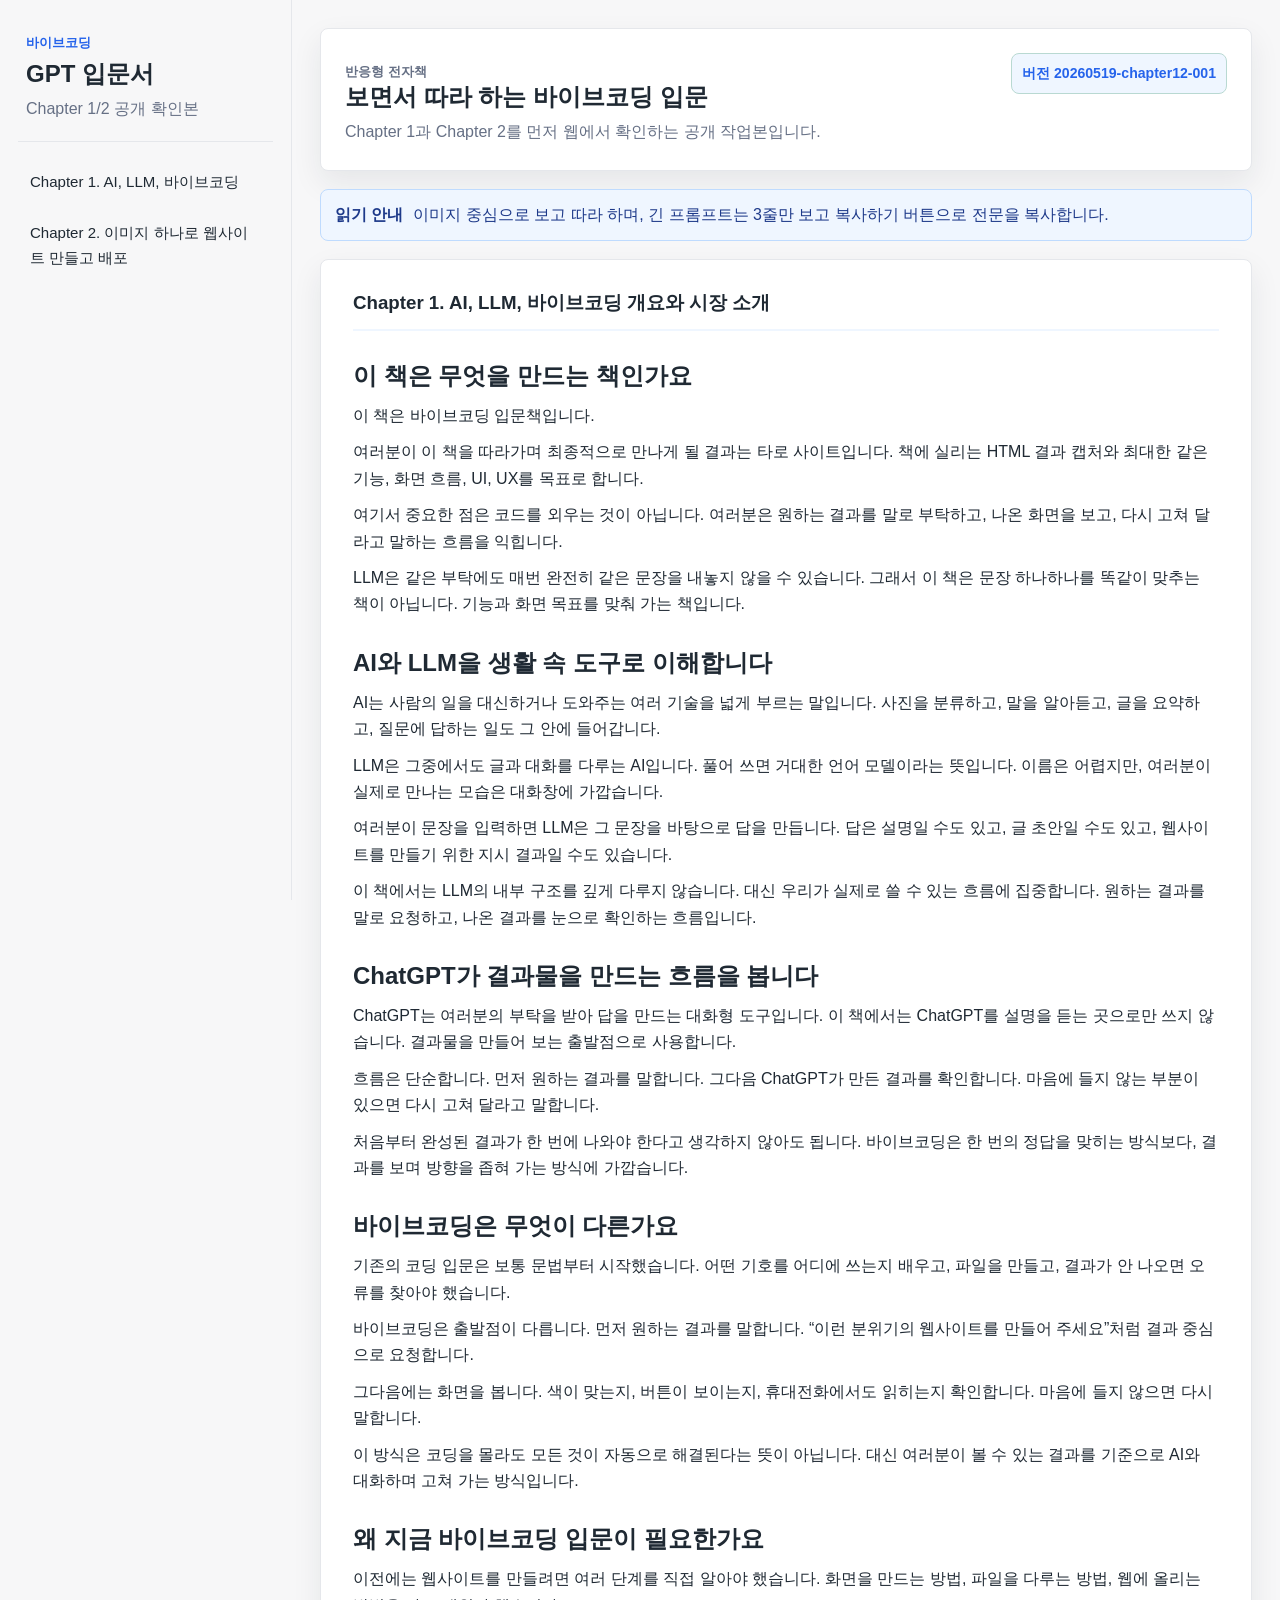
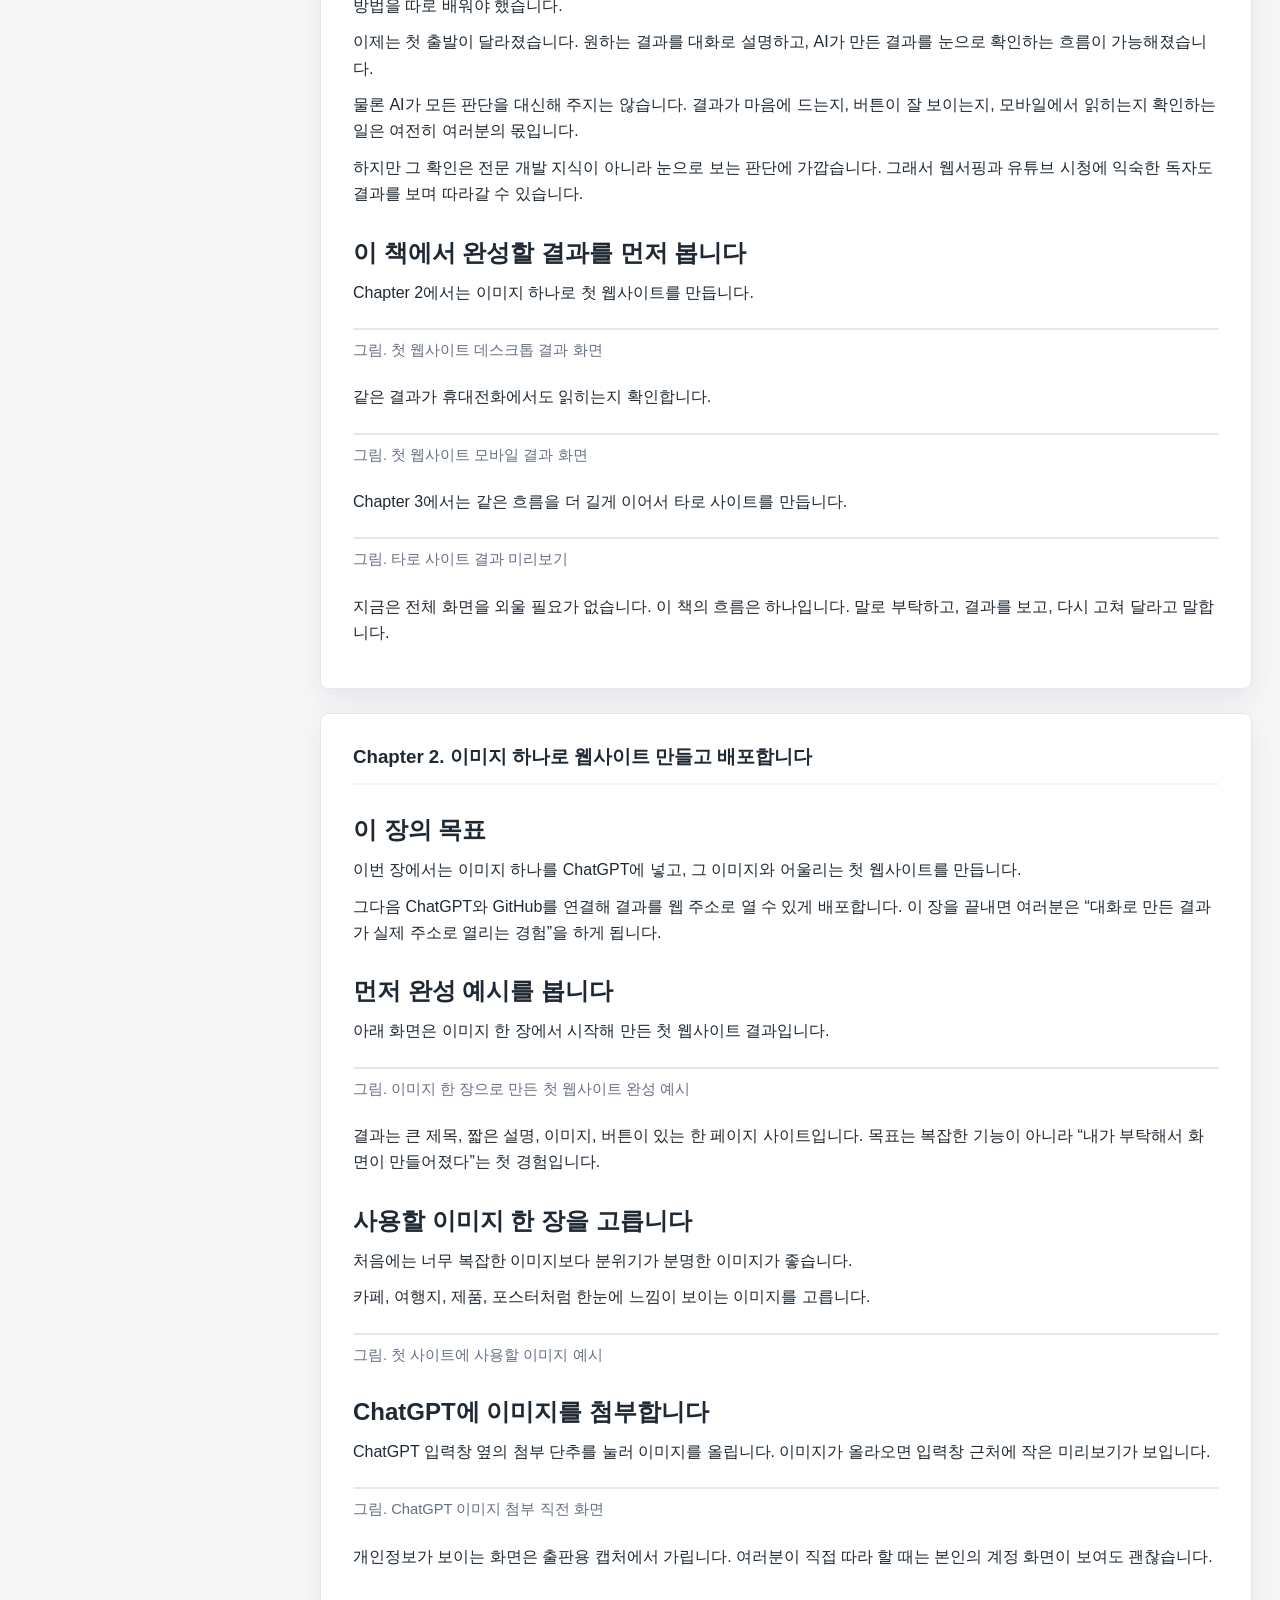
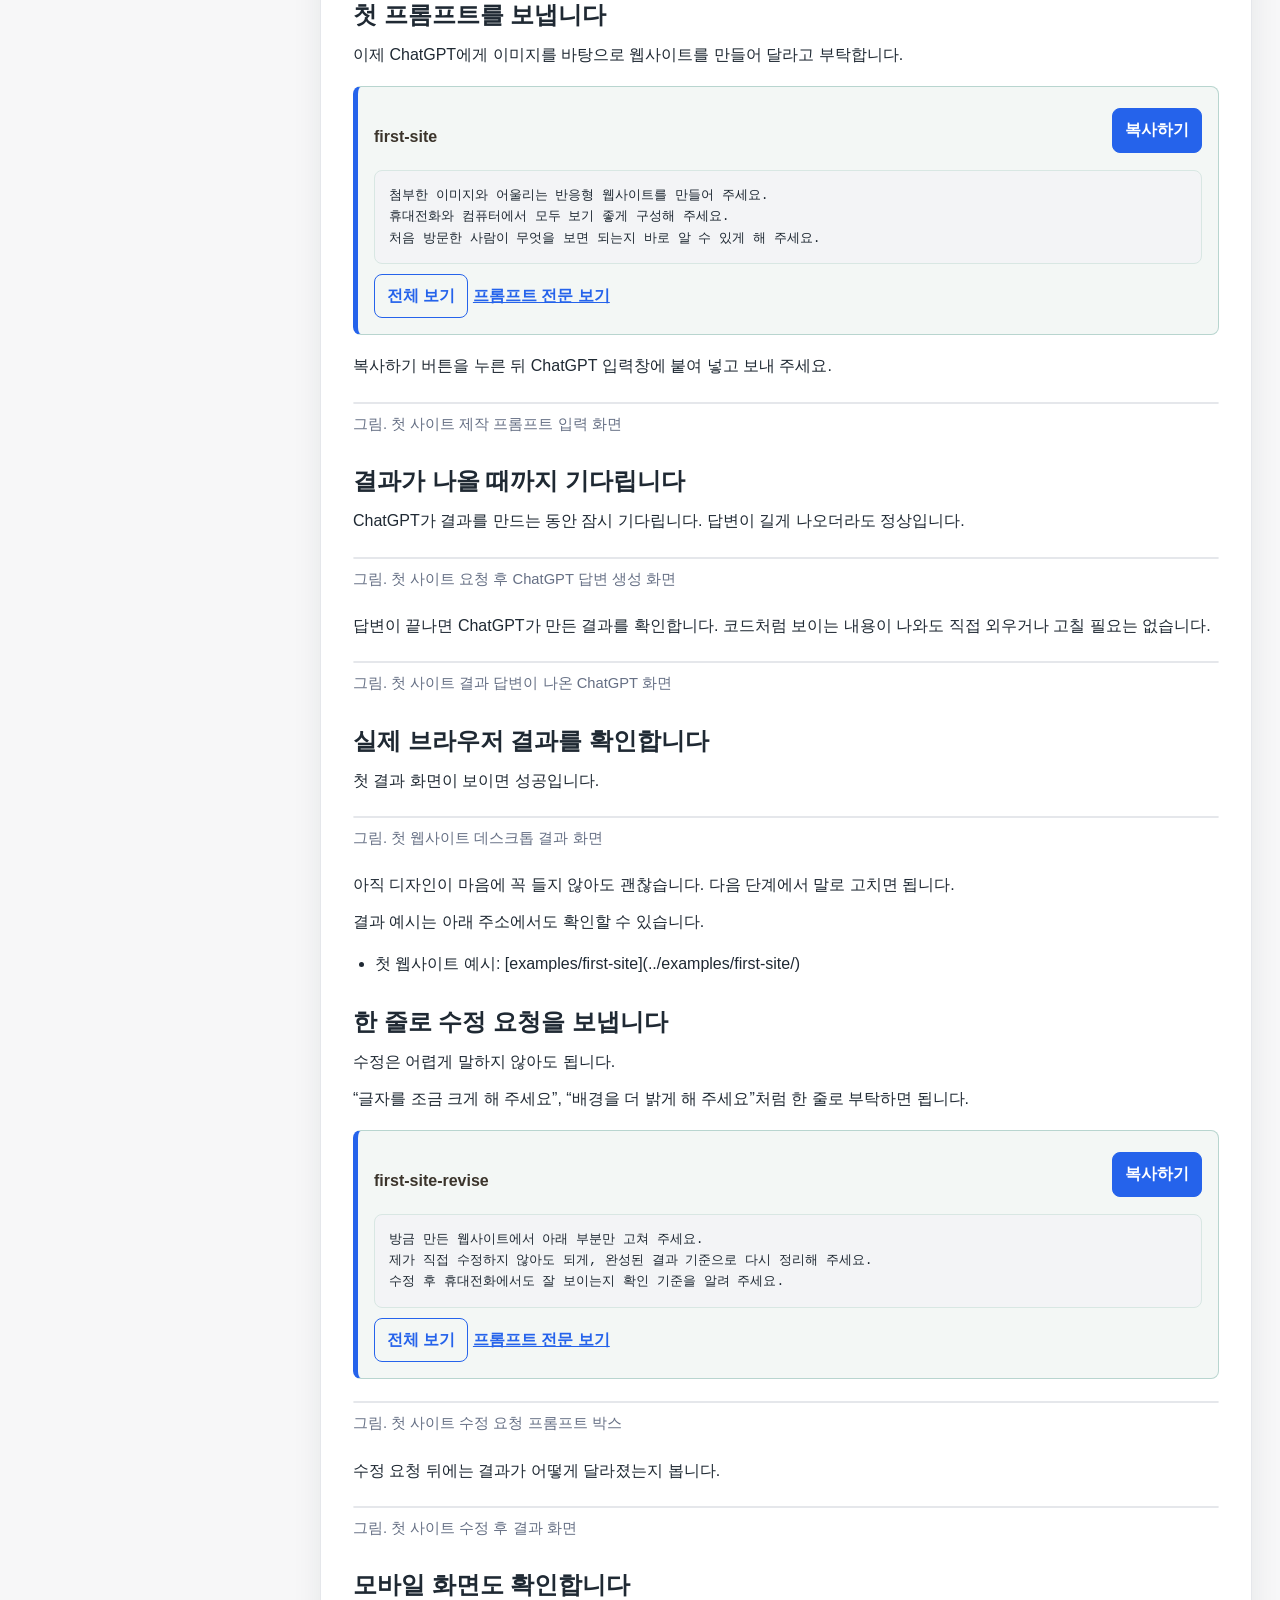
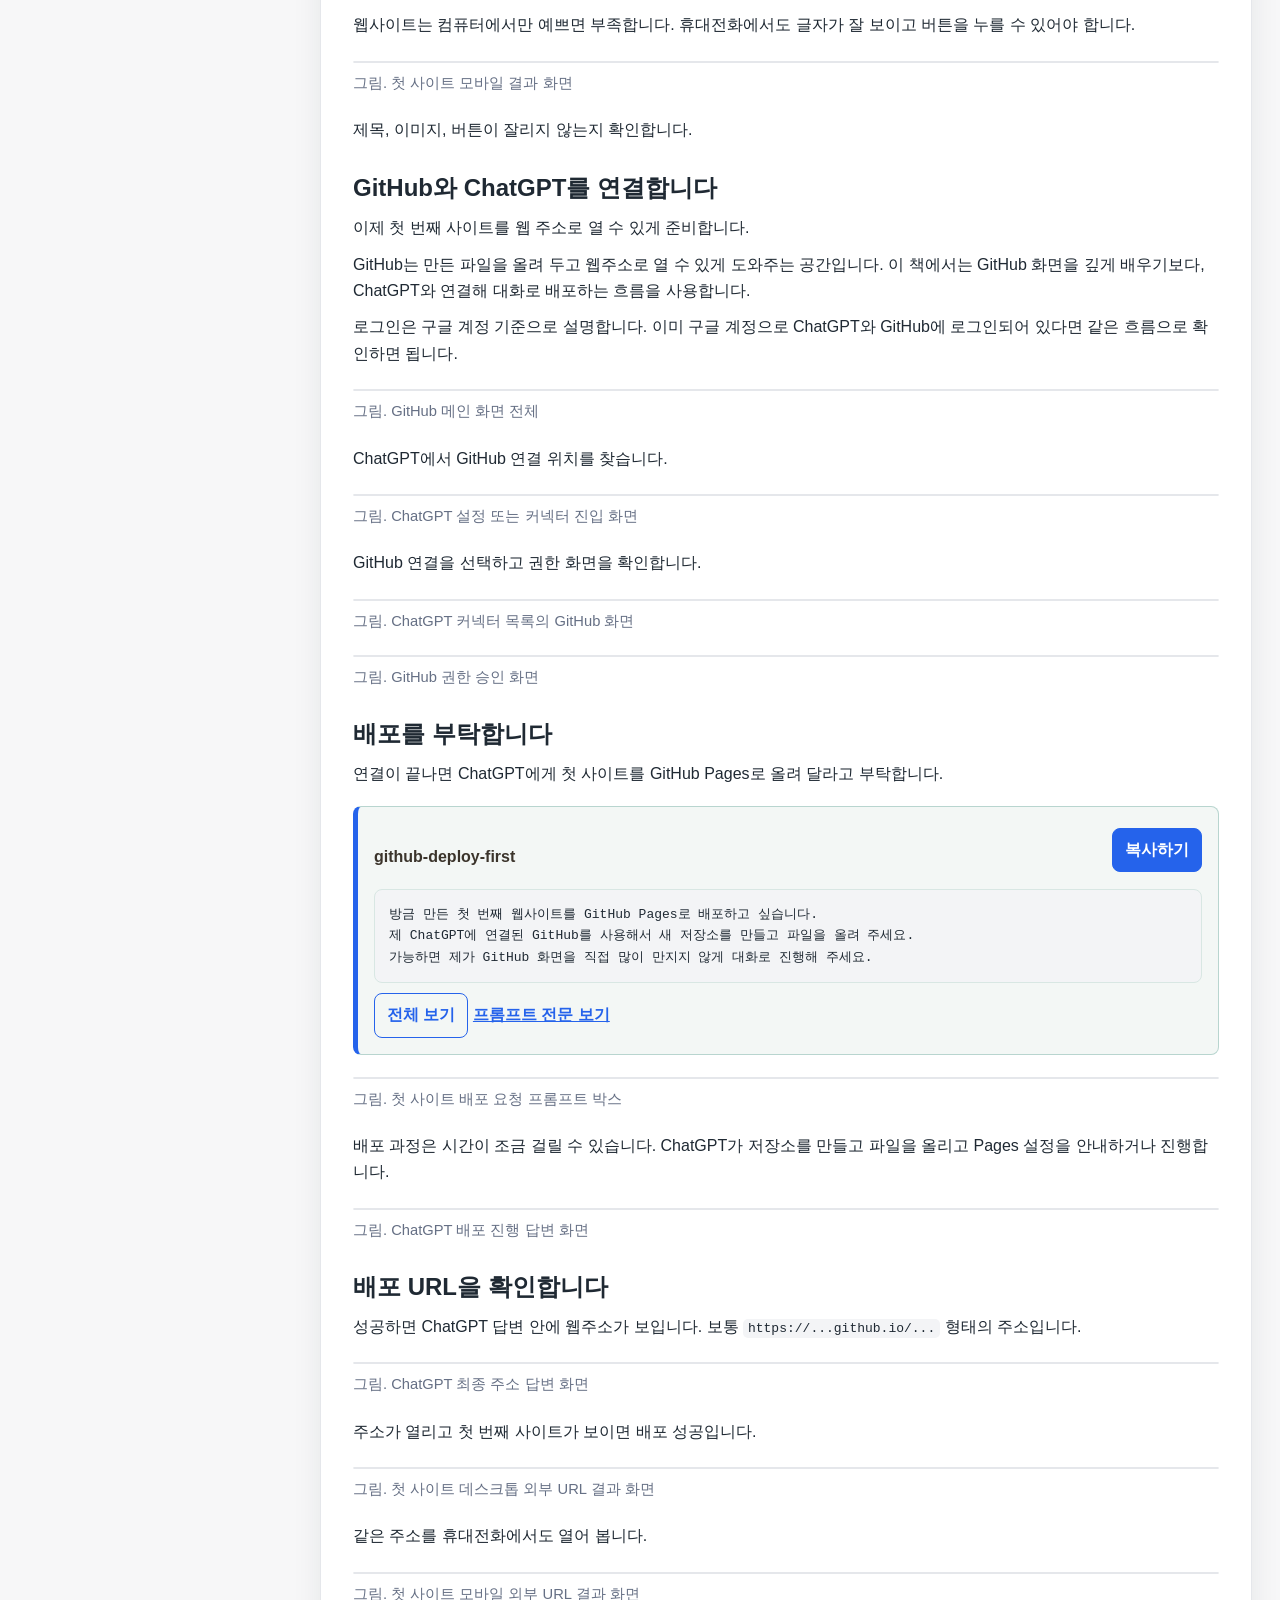
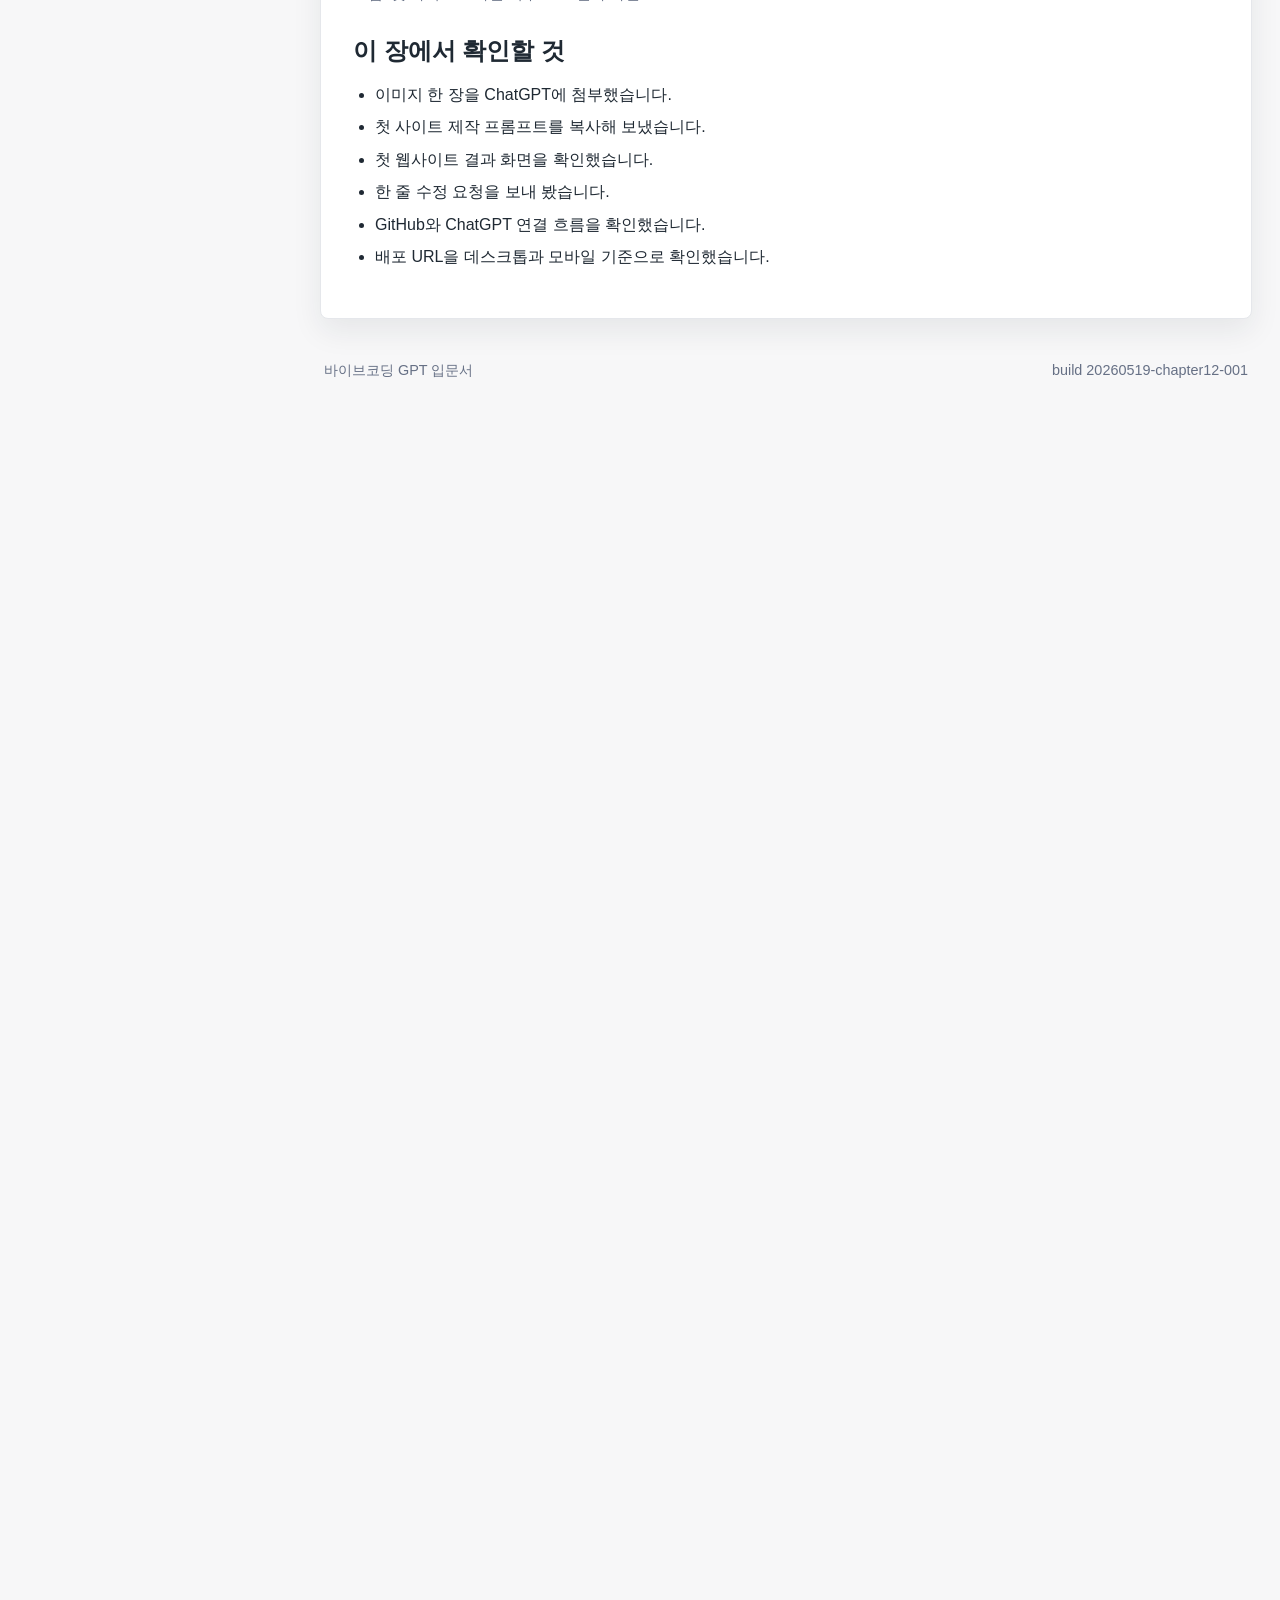
==== webbook/index.html @ 4d1ca50b "docs: publish chapter 1 and 2 webbook preview" ====
<!doctype html>
<html lang="ko">
  <head>
    <meta charset="utf-8">
    <meta name="viewport" content="width=device-width, initial-scale=1">
    <meta http-equiv="Cache-Control" content="no-cache, no-store, must-revalidate">
    <meta http-equiv="Pragma" content="no-cache">
    <meta http-equiv="Expires" content="0">
    <title>바이브코딩 1차 GPT 입문서 - Chapter 1/2</title>
    <link rel="stylesheet" href="./assets/book.css?v=20260519-chapter12-001">
  </head>
  <body>
    <!-- build: 20260519-chapter12-001 -->
    <a class="skip-link" href="#book-content">본문으로 바로가기</a>
    <div class="app-shell">
      <aside class="book-sidebar" aria-label="전자책 목차">
        <div class="brand-block">
          <p class="series-label">바이브코딩</p>
          <h1>GPT 입문서</h1>
          <p>Chapter 1/2 공개 확인본</p>
        </div>
        <nav id="chapter-nav" class="chapter-nav"></nav>
      </aside>

      <main class="book-main">
        <header class="book-header">
          <div>
            <p class="eyebrow">반응형 전자책</p>
            <h2>보면서 따라 하는 바이브코딩 입문</h2>
            <p>Chapter 1과 Chapter 2를 먼저 웹에서 확인하는 공개 작업본입니다.</p>
          </div>
          <div class="build-badge" aria-label="빌드 번호">버전 20260519-chapter12-001</div>
        </header>

        <section class="reader-note" aria-label="읽기 안내">
          <strong>읽기 안내</strong>
          <span>이미지 중심으로 보고 따라 하며, 긴 프롬프트는 3줄만 보고 복사하기 버튼으로 전문을 복사합니다.</span>
        </section>

        <article id="book-content" class="book-content" aria-live="polite">
          <div class="loading-box">원고와 프롬프트를 불러오는 중입니다.</div>
        </article>

        <footer class="book-footer">
          <span>바이브코딩 GPT 입문서</span>
          <span>build 20260519-chapter12-001</span>
        </footer>
      </main>
    </div>

    <script src="./assets/prompts.js?v=20260519-chapter12-001"></script>
    <script src="./assets/book.js?v=20260519-chapter12-001"></script>
  </body>
</html>
---- webbook/assets/book.css ----
:root {
  --bg: #f7f7f8;
  --paper: #ffffff;
  --ink: #1f2933;
  --muted: #667085;
  --line: #e5e7eb;
  --teal: #2563eb;
  --teal-soft: #eff6ff;
  --coral: #2563eb;
  --gold: #667085;
  --code-bg: #f3f4f6;
  --shadow: 0 12px 30px rgba(31, 41, 51, 0.08);
  --radius: 8px;
  color-scheme: light;
}

* {
  box-sizing: border-box;
}

html {
  scroll-behavior: smooth;
}

body {
  margin: 0;
  background: var(--bg);
  color: var(--ink);
  font-family: -apple-system, BlinkMacSystemFont, "Segoe UI", sans-serif;
  line-height: 1.65;
}

button,
input,
textarea {
  font: inherit;
}

.skip-link {
  position: absolute;
  left: 16px;
  top: -48px;
  z-index: 20;
  padding: 10px 14px;
  background: var(--ink);
  color: #fff;
  border-radius: var(--radius);
  transition: top 0.2s ease;
}

.skip-link:focus {
  top: 16px;
}

.app-shell {
  display: grid;
  grid-template-columns: 292px minmax(0, 1fr);
  min-height: 100vh;
}

.book-sidebar {
  position: sticky;
  top: 0;
  height: 100vh;
  overflow-y: auto;
  padding: 28px 18px;
  background: #f7f7f8;
  border-right: 1px solid var(--line);
}

.brand-block {
  padding: 4px 8px 18px;
  border-bottom: 1px solid var(--line);
}

.series-label,
.eyebrow {
  margin: 0 0 6px;
  color: var(--teal);
  font-size: 0.84rem;
  font-weight: 800;
}

.brand-block h1,
.book-header h2 {
  margin: 0;
  line-height: 1.18;
}

.brand-block p:last-child,
.book-header p {
  margin: 8px 0 0;
  color: var(--muted);
}

.chapter-nav {
  display: grid;
  gap: 6px;
  margin-top: 18px;
}

.chapter-nav a {
  display: block;
  padding: 10px 12px;
  border-radius: var(--radius);
  color: var(--ink);
  text-decoration: none;
  font-size: 0.94rem;
}

.chapter-nav a:hover,
.chapter-nav a:focus {
  background: var(--paper);
  outline: 2px solid transparent;
}

.book-main {
  min-width: 0;
  padding: 28px;
}

.book-header {
  display: flex;
  align-items: flex-start;
  justify-content: space-between;
  gap: 20px;
  max-width: 1040px;
  margin: 0 auto 18px;
  padding: 24px;
  background: var(--paper);
  border: 1px solid var(--line);
  border-radius: var(--radius);
  box-shadow: var(--shadow);
}

.build-badge {
  flex: 0 0 auto;
  padding: 8px 10px;
  background: var(--teal-soft);
  color: var(--teal);
  border: 1px solid #b9d9d2;
  border-radius: var(--radius);
  font-size: 0.88rem;
  font-weight: 800;
}

.reader-note {
  display: flex;
  gap: 10px;
  max-width: 1040px;
  margin: 0 auto 18px;
  padding: 12px 14px;
  background: #eff6ff;
  border: 1px solid #bfdbfe;
  border-radius: var(--radius);
  color: #1e3a8a;
}

.book-content {
  max-width: 1040px;
  margin: 0 auto;
}

.chapter {
  margin: 0 0 24px;
  padding: 32px;
  background: var(--paper);
  border: 1px solid var(--line);
  border-radius: var(--radius);
  box-shadow: var(--shadow);
}

.chapter h1 {
  margin: 0 0 18px;
  padding-bottom: 14px;
  border-bottom: 2px solid var(--teal-soft);
  line-height: 1.22;
}

.chapter h2 {
  margin: 30px 0 12px;
  line-height: 1.25;
}

.chapter h3 {
  margin: 24px 0 10px;
  color: #3b342b;
  line-height: 1.28;
}

.chapter p {
  margin: 10px 0;
}

.chapter ul {
  padding-left: 22px;
}

.chapter li {
  margin: 6px 0;
}

.chapter code {
  padding: 2px 5px;
  background: var(--code-bg);
  border-radius: 5px;
}

.chapter pre {
  overflow-x: auto;
  padding: 14px;
  background: var(--code-bg);
  border-radius: var(--radius);
  white-space: pre-wrap;
  overflow-wrap: anywhere;
}

.image-frame {
  margin: 22px 0;
}

.image-frame img {
  display: block;
  width: 100%;
  max-width: 100%;
  height: auto;
  border: 1px solid var(--line);
  border-radius: var(--radius);
  background: #fff;
}

.image-frame figcaption {
  margin-top: 8px;
  color: var(--muted);
  font-size: 0.92rem;
}

.loading-box,
.error-box {
  padding: 24px;
  background: var(--paper);
  border: 1px solid var(--line);
  border-radius: var(--radius);
}

.prompt-card {
  position: relative;
  margin: 18px 0;
  padding: 16px;
  background: #f3f7f5;
  border: 1px solid #b8d5cf;
  border-left: 5px solid var(--teal);
  border-radius: var(--radius);
}

.prompt-card__header {
  display: flex;
  align-items: center;
  justify-content: space-between;
  gap: 12px;
  margin-bottom: 12px;
}

.prompt-card__title {
  margin: 0;
  color: var(--teal);
  font-size: 1rem;
}

.prompt-card__copy,
.prompt-card__toggle {
  min-height: 40px;
  padding: 8px 12px;
  border: 1px solid var(--teal);
  border-radius: var(--radius);
  background: var(--teal);
  color: #fff;
  cursor: pointer;
  font-weight: 800;
}

.prompt-card__copy.is-copied {
  background: var(--coral);
  border-color: var(--coral);
}

.prompt-card__toggle {
  margin-top: 10px;
  background: transparent;
  color: var(--teal);
}

.prompt-card__preview,
.prompt-card__full {
  margin: 0;
  padding: 12px;
  background: #fff;
  border: 1px solid #d8e7e3;
  border-radius: var(--radius);
  white-space: pre-wrap;
  word-break: keep-all;
  overflow-wrap: anywhere;
}

.prompt-card__full {
  margin-top: 10px;
}

.prompt-card__epub-link {
  display: inline-block;
  margin-top: 10px;
  color: var(--teal);
  font-weight: 800;
}

.book-footer {
  display: flex;
  justify-content: space-between;
  max-width: 1040px;
  margin: 24px auto 0;
  padding: 16px 4px;
  color: var(--muted);
  font-size: 0.9rem;
}

@media (max-width: 900px) {
  .app-shell {
    display: block;
  }

  .book-sidebar {
    position: static;
    height: auto;
    max-height: none;
    border-right: 0;
    border-bottom: 1px solid var(--line);
  }

  .chapter-nav {
    grid-template-columns: repeat(2, minmax(0, 1fr));
  }

  .book-main {
    padding: 18px;
  }
}

@media (max-width: 560px) {
  .book-sidebar {
    padding: 18px 12px;
  }

  .chapter-nav {
    grid-template-columns: 1fr;
  }

  .book-main {
    padding: 12px;
  }

  .book-header,
  .reader-note,
  .book-footer {
    display: block;
  }

  .build-badge {
    display: inline-block;
    margin-top: 14px;
  }

  .chapter {
    padding: 20px 16px;
  }

  .chapter h1 {
    font-size: 1.55rem;
  }

  .chapter h2 {
    font-size: 1.24rem;
  }

  .chapter h3 {
    font-size: 1.05rem;
  }

  .prompt-card__header {
    align-items: stretch;
    flex-direction: column;
  }

  .prompt-card__copy,
  .prompt-card__toggle {
    width: 100%;
  }
}
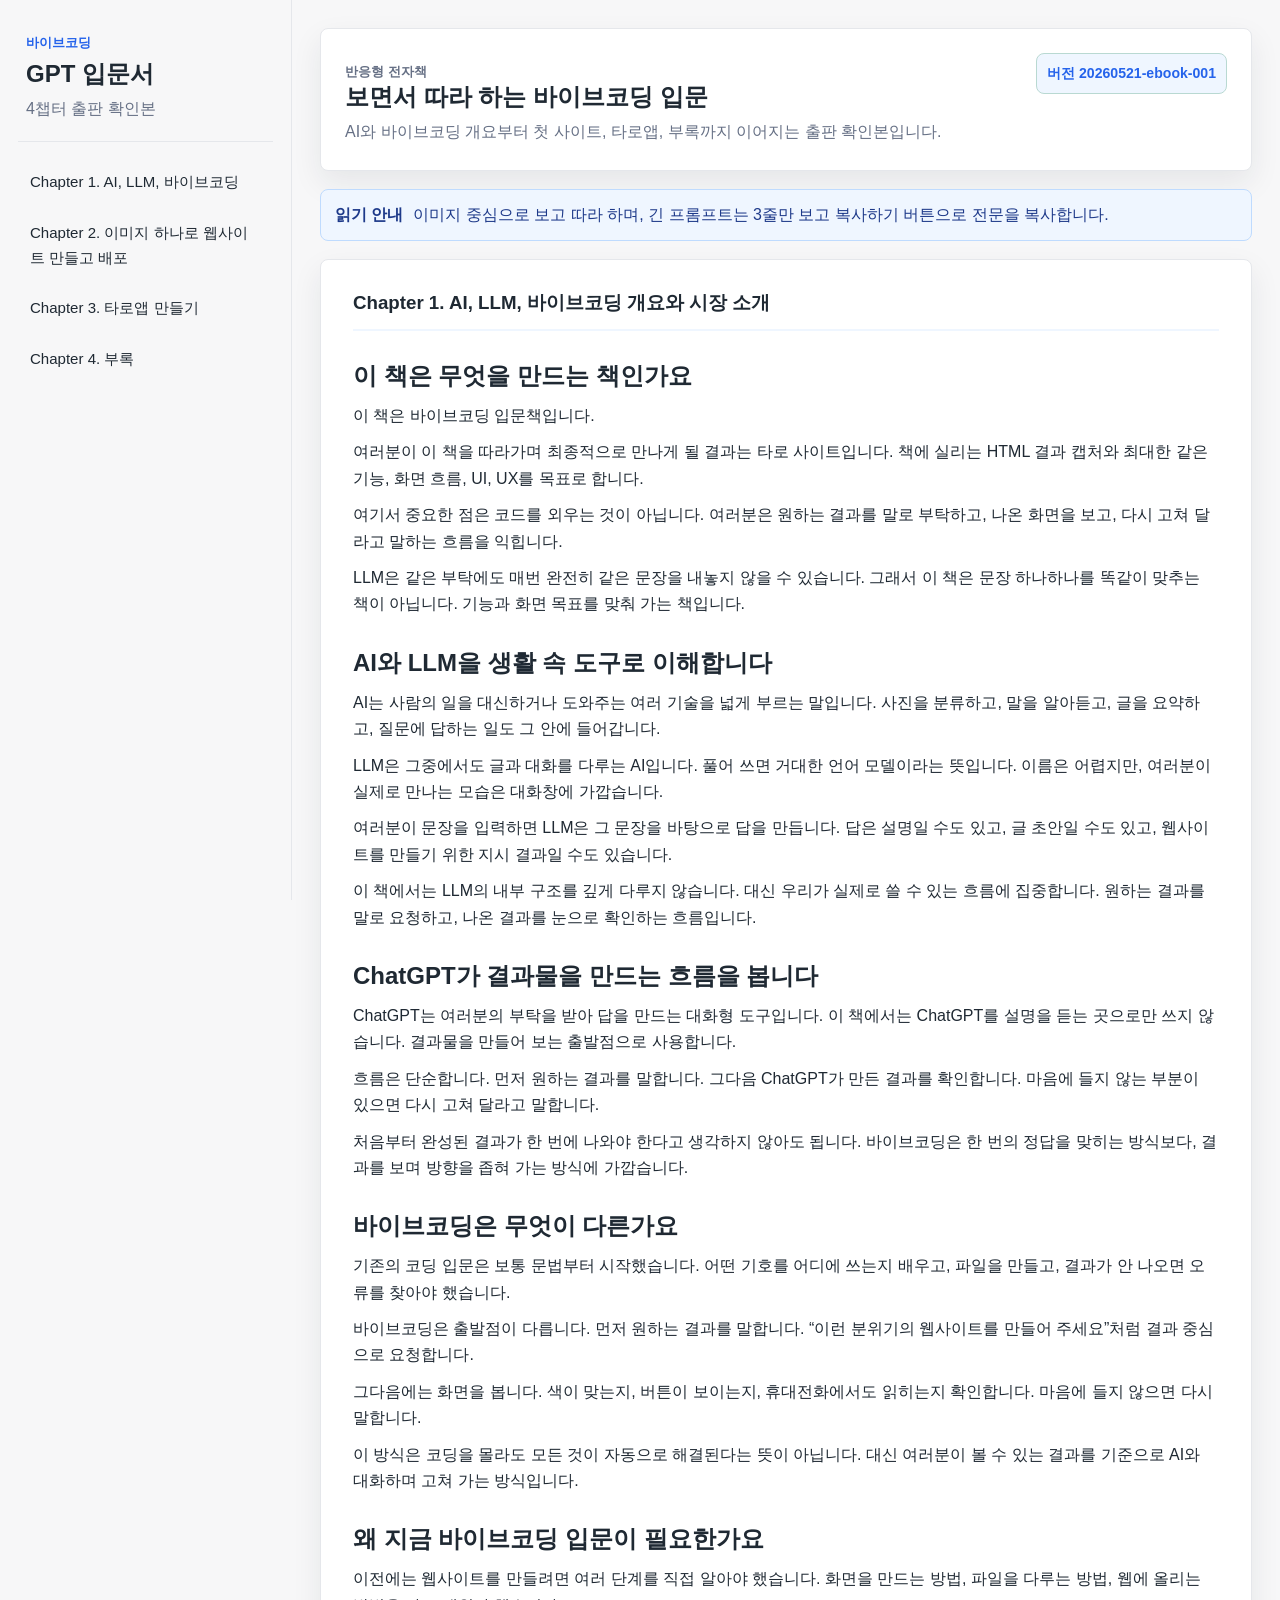
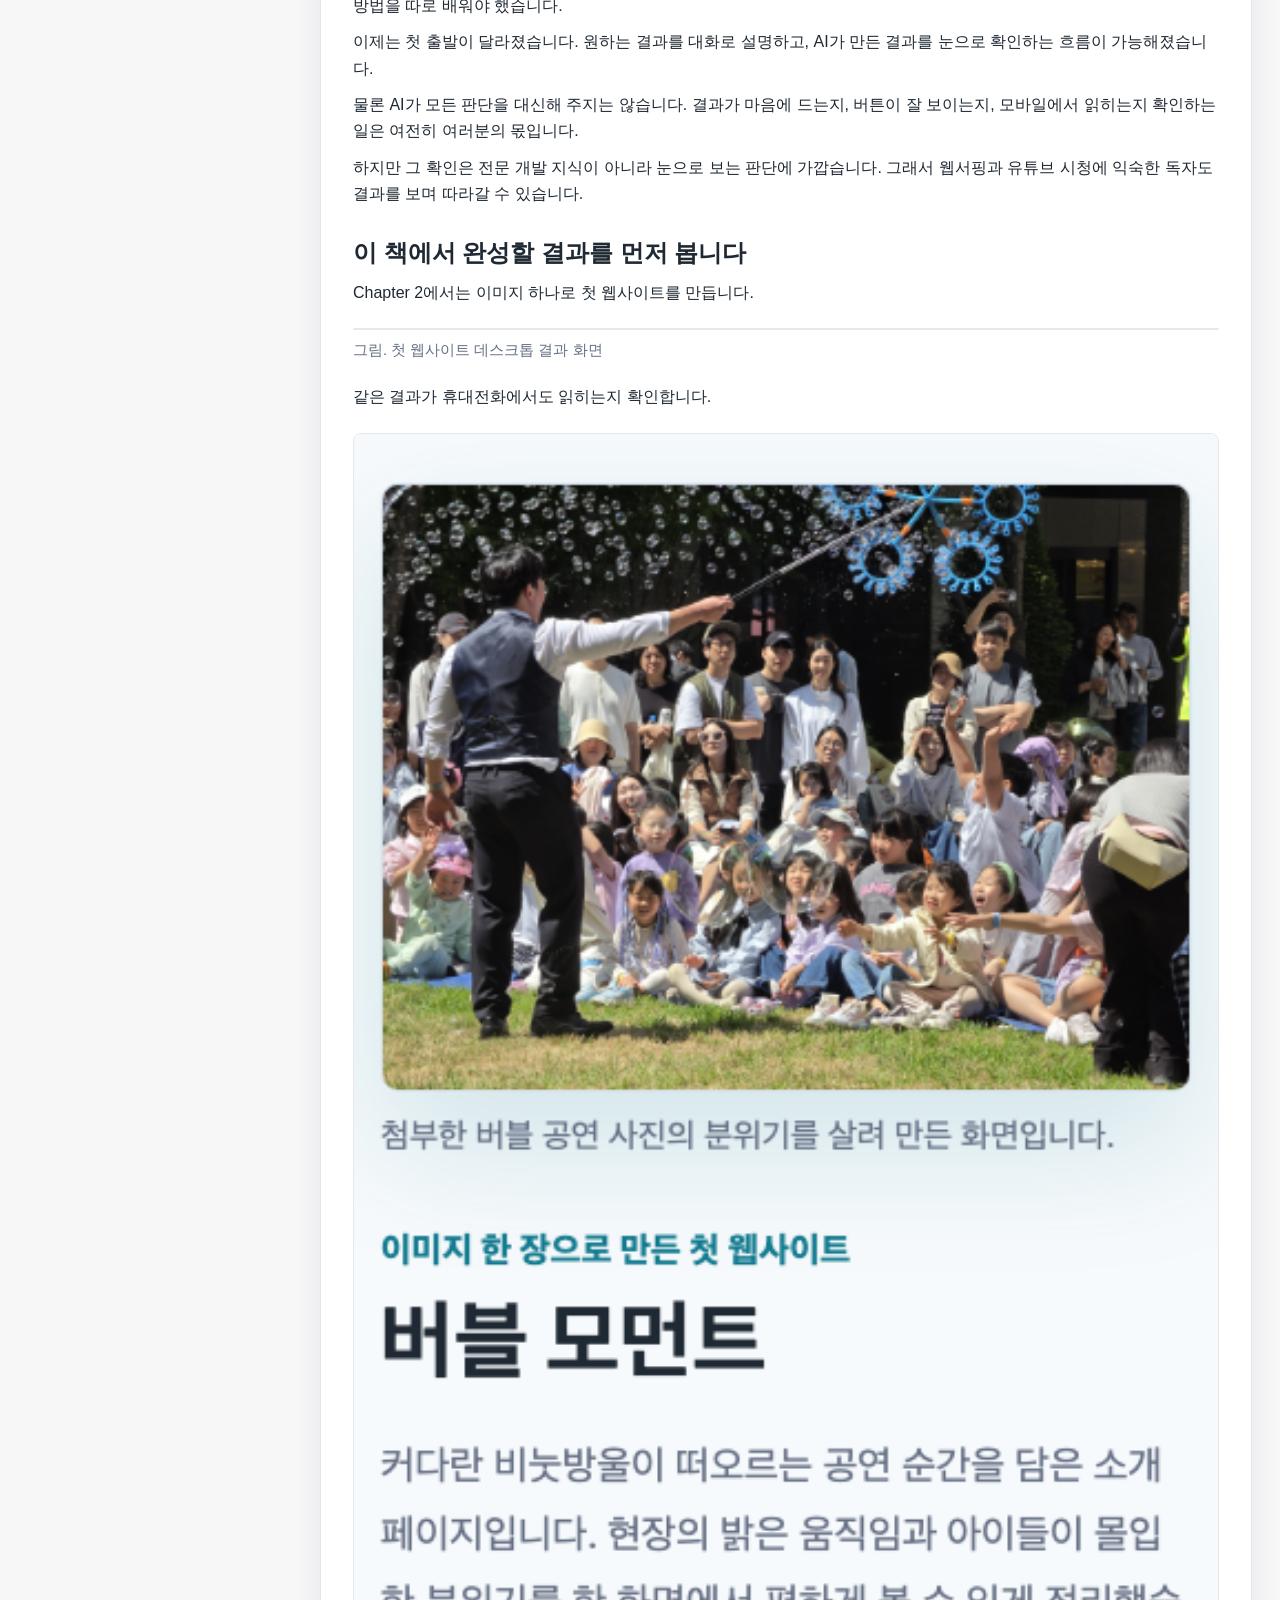
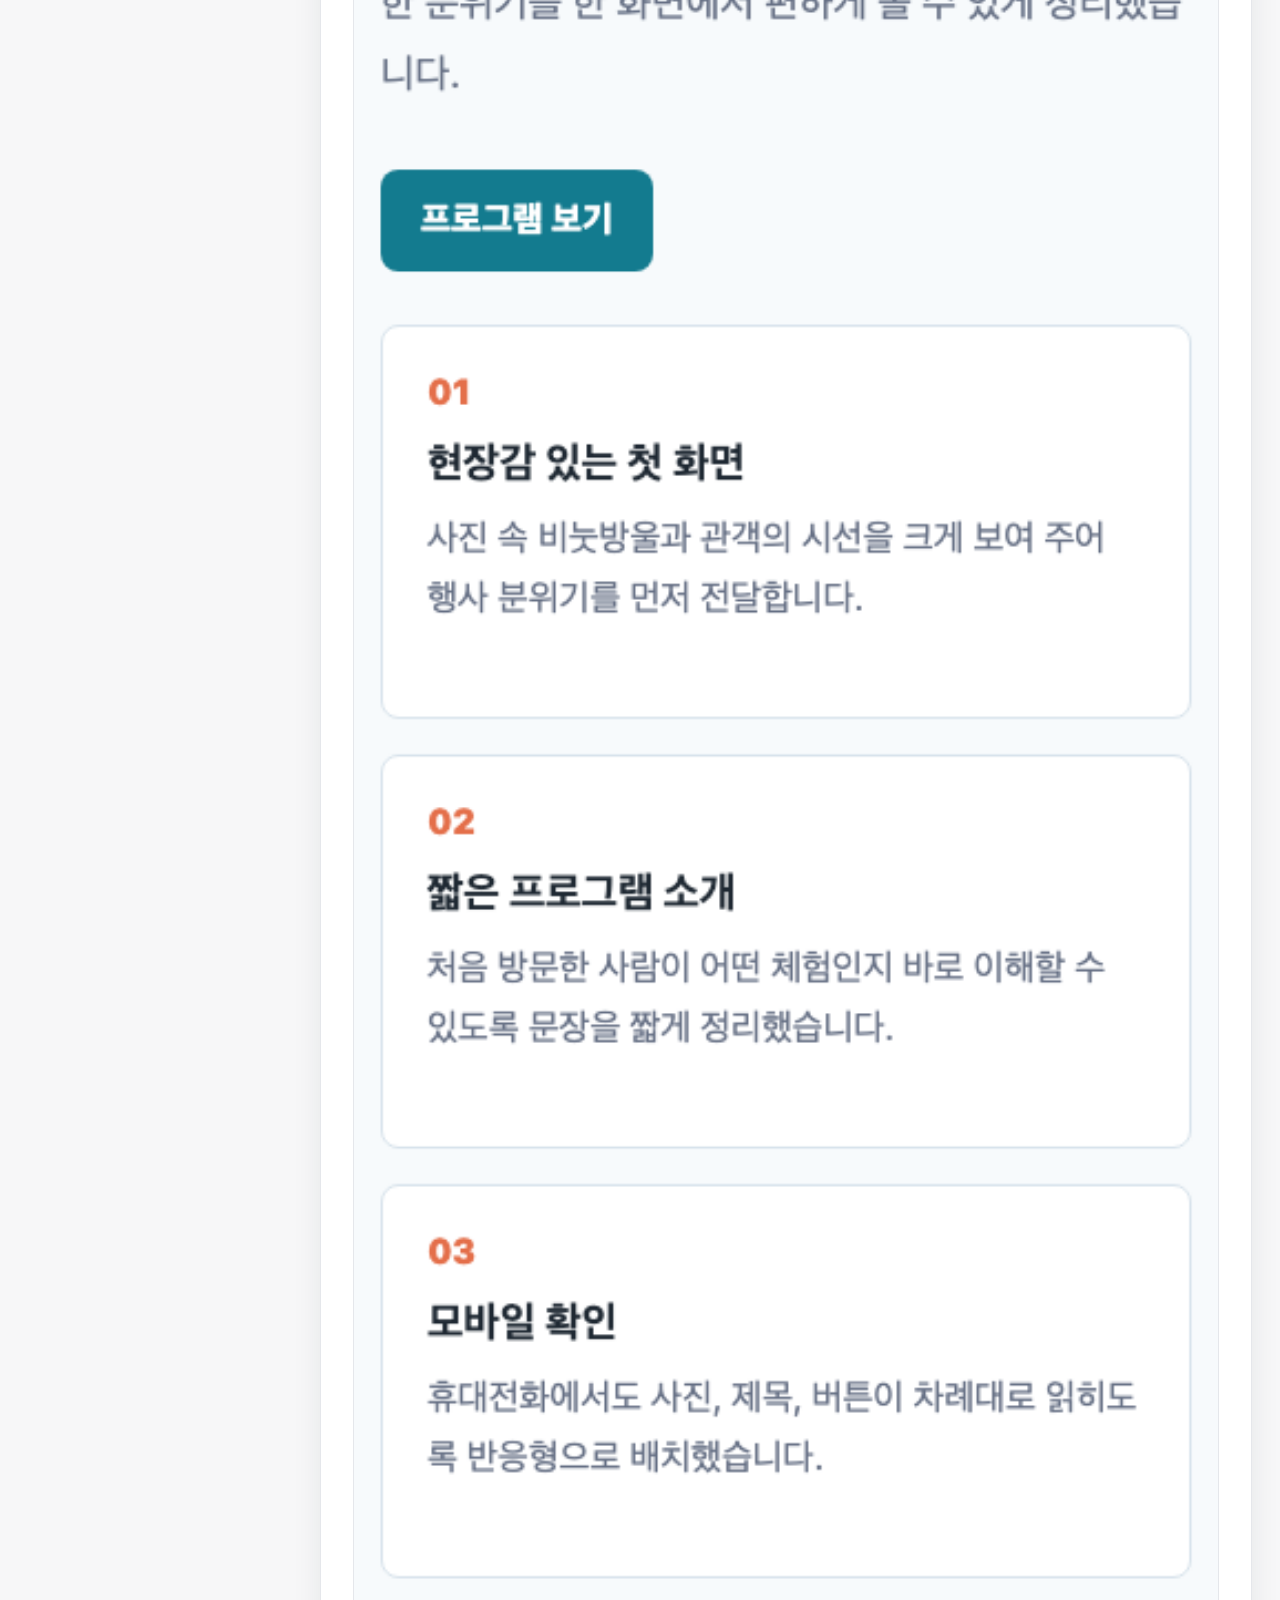
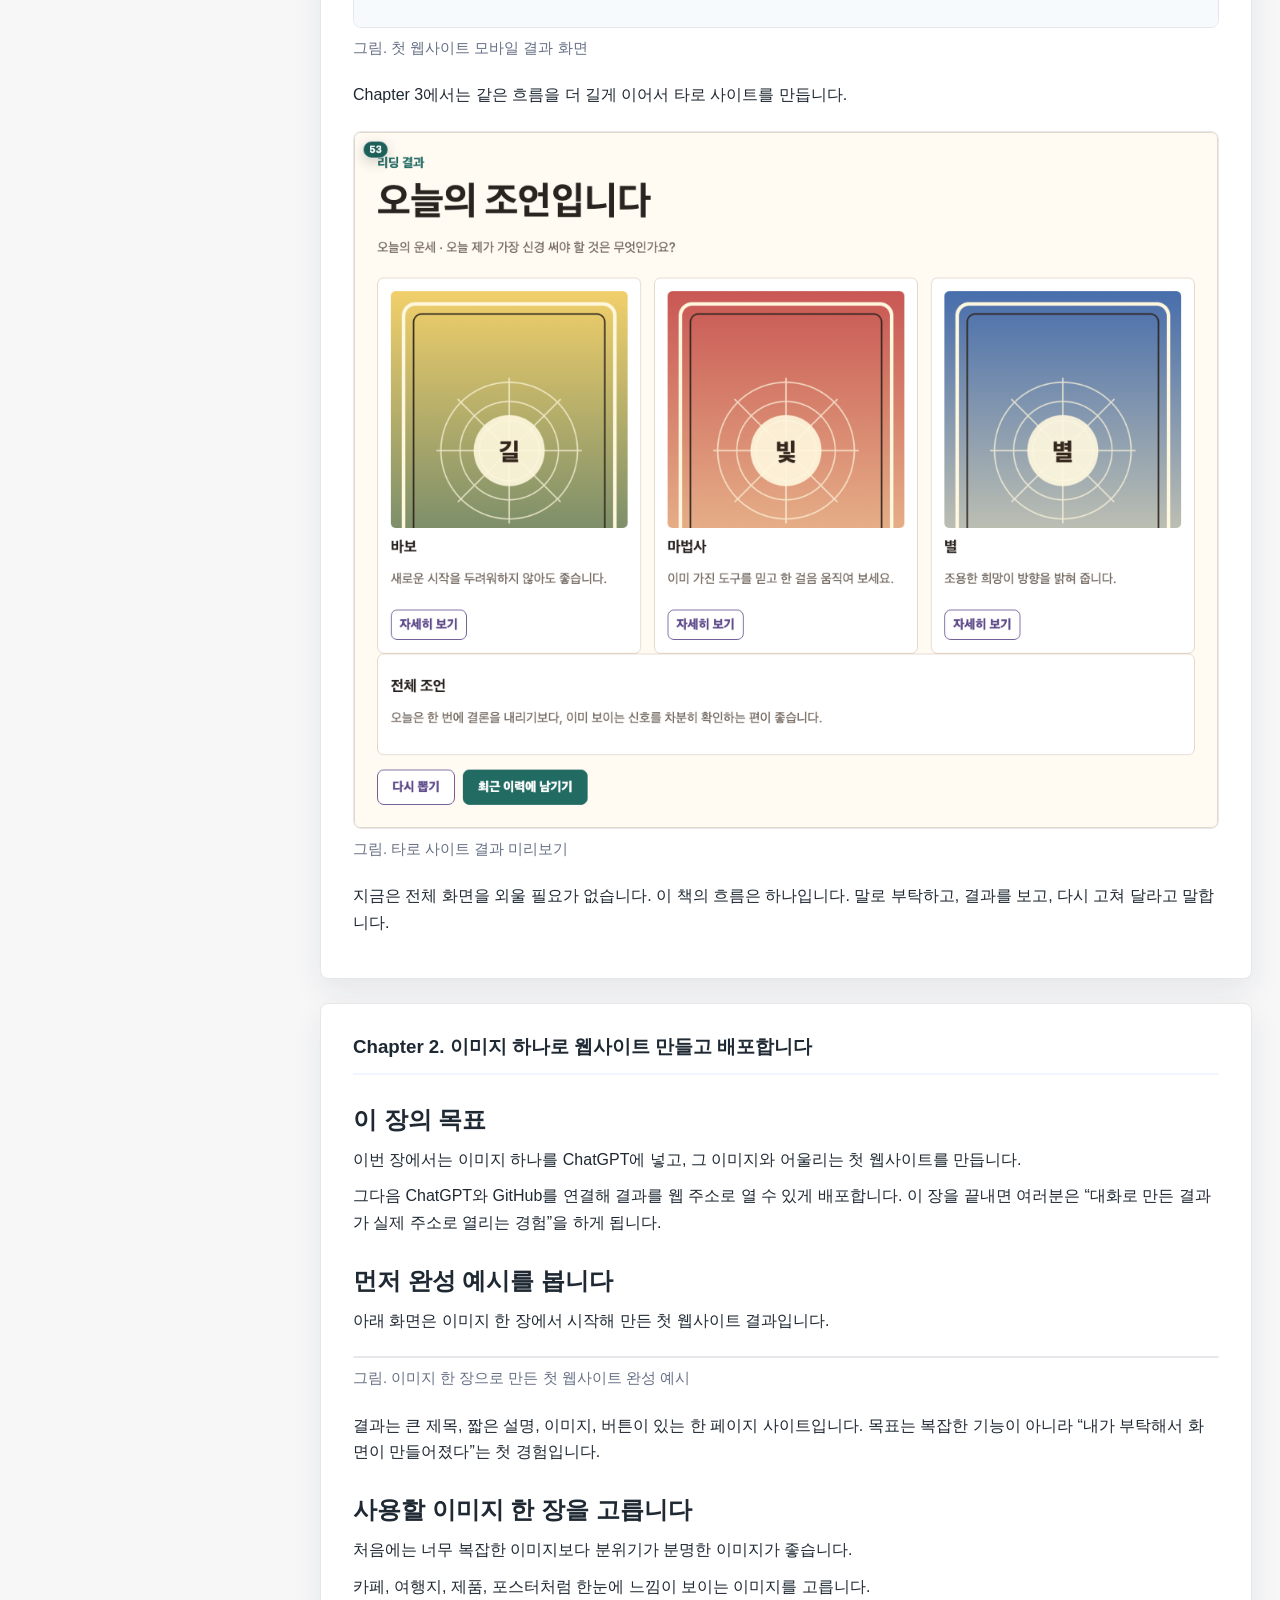
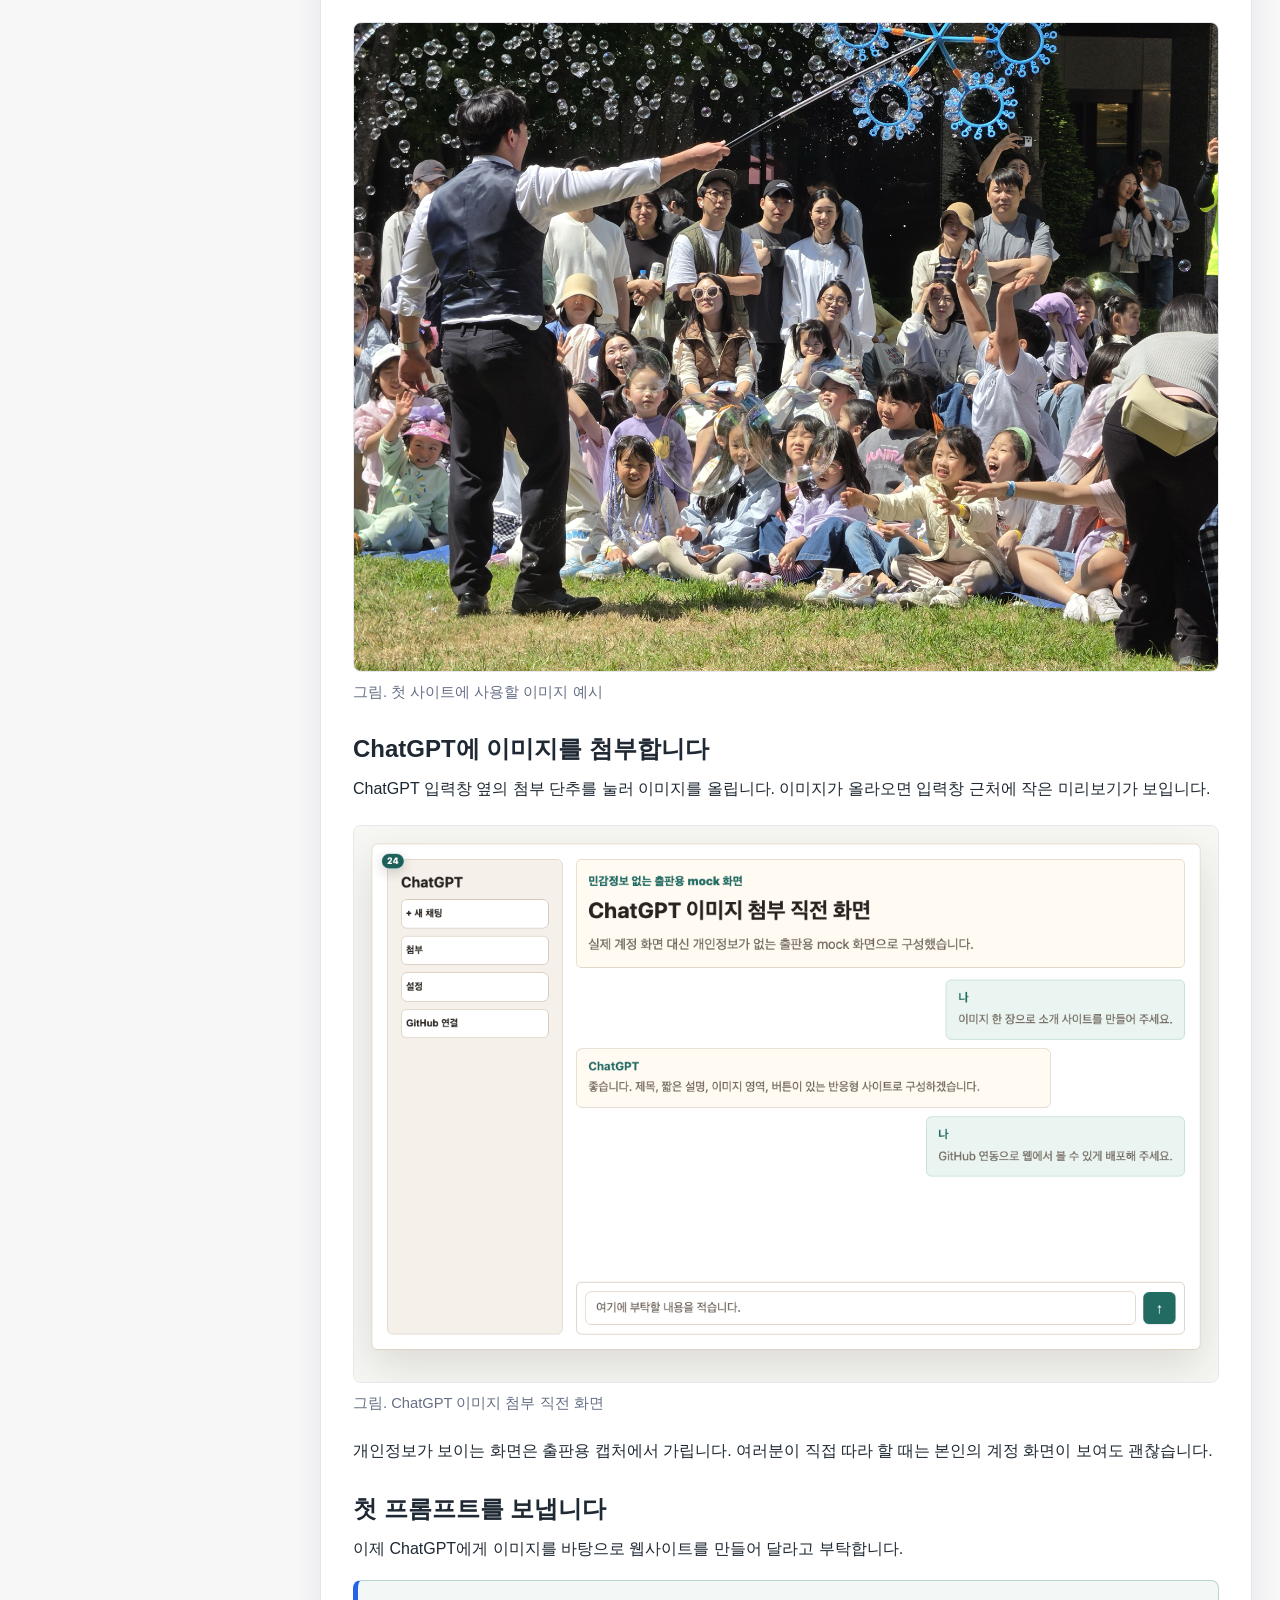
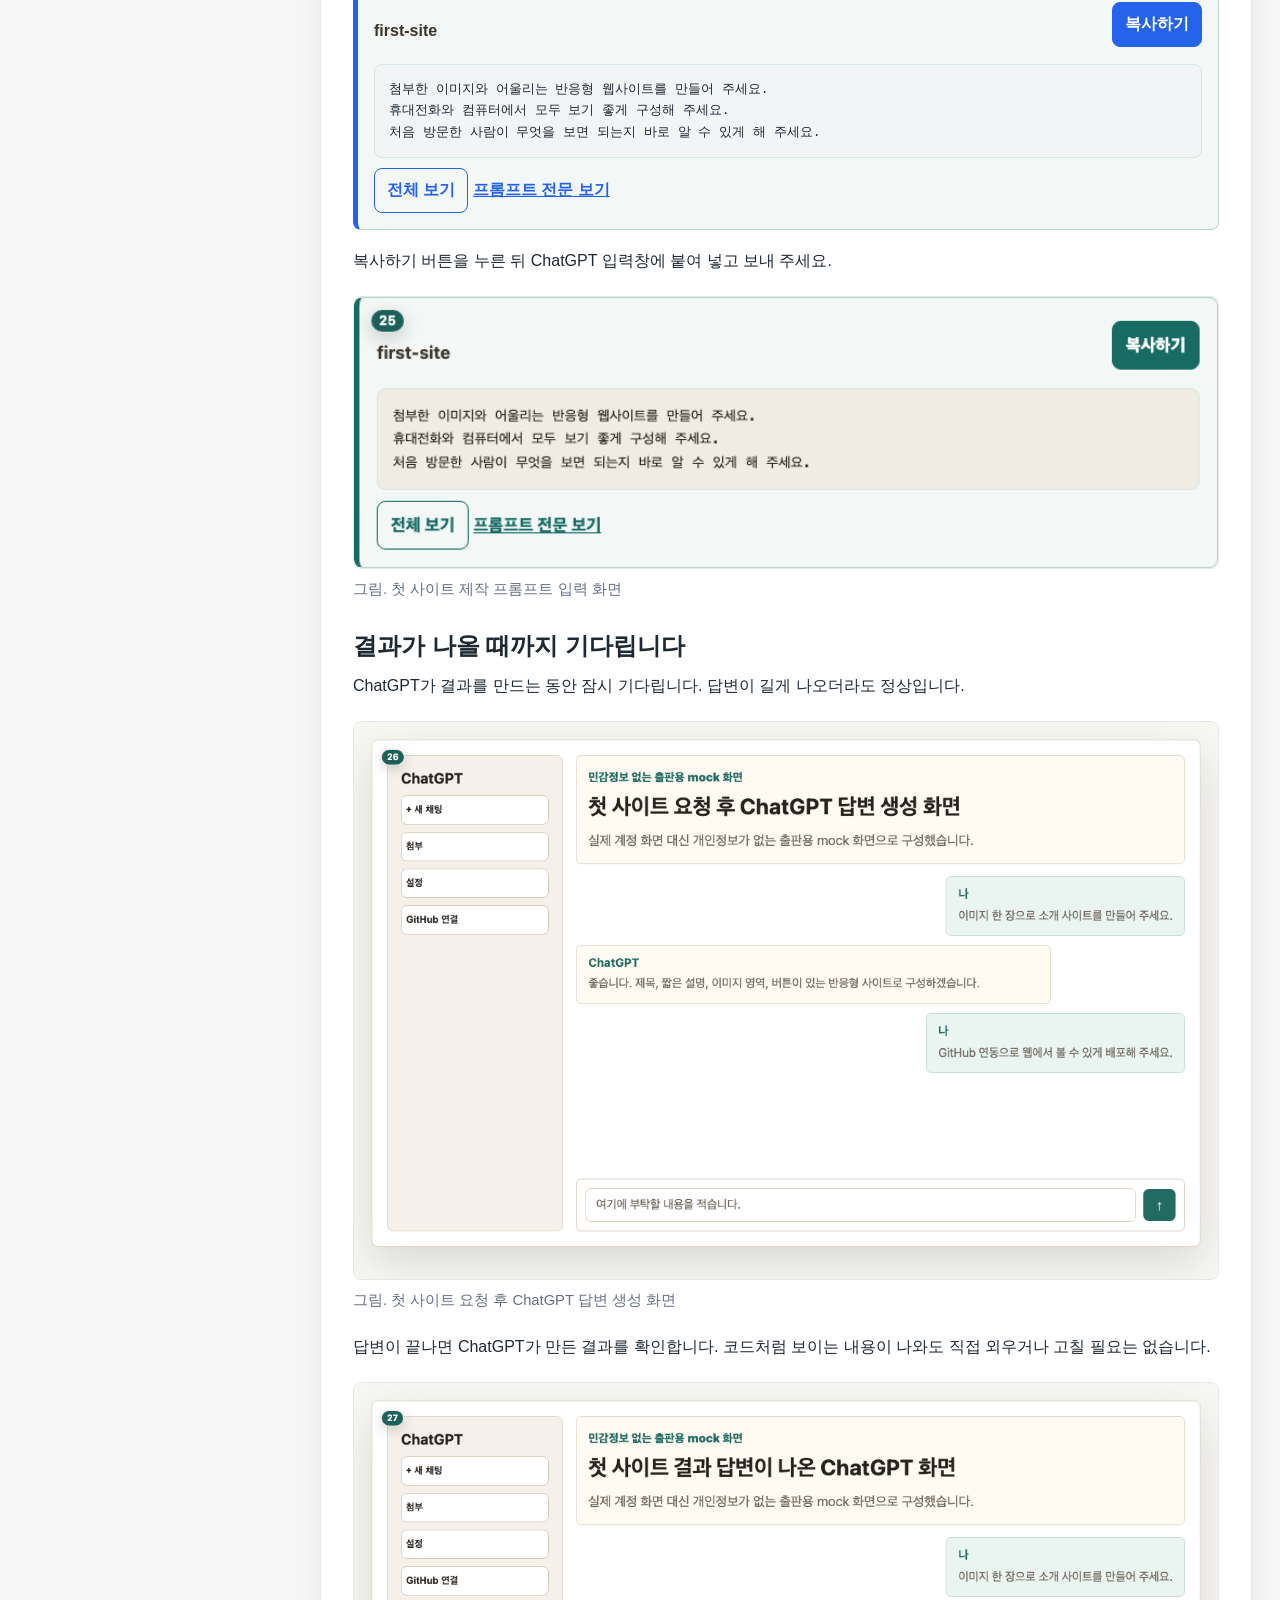
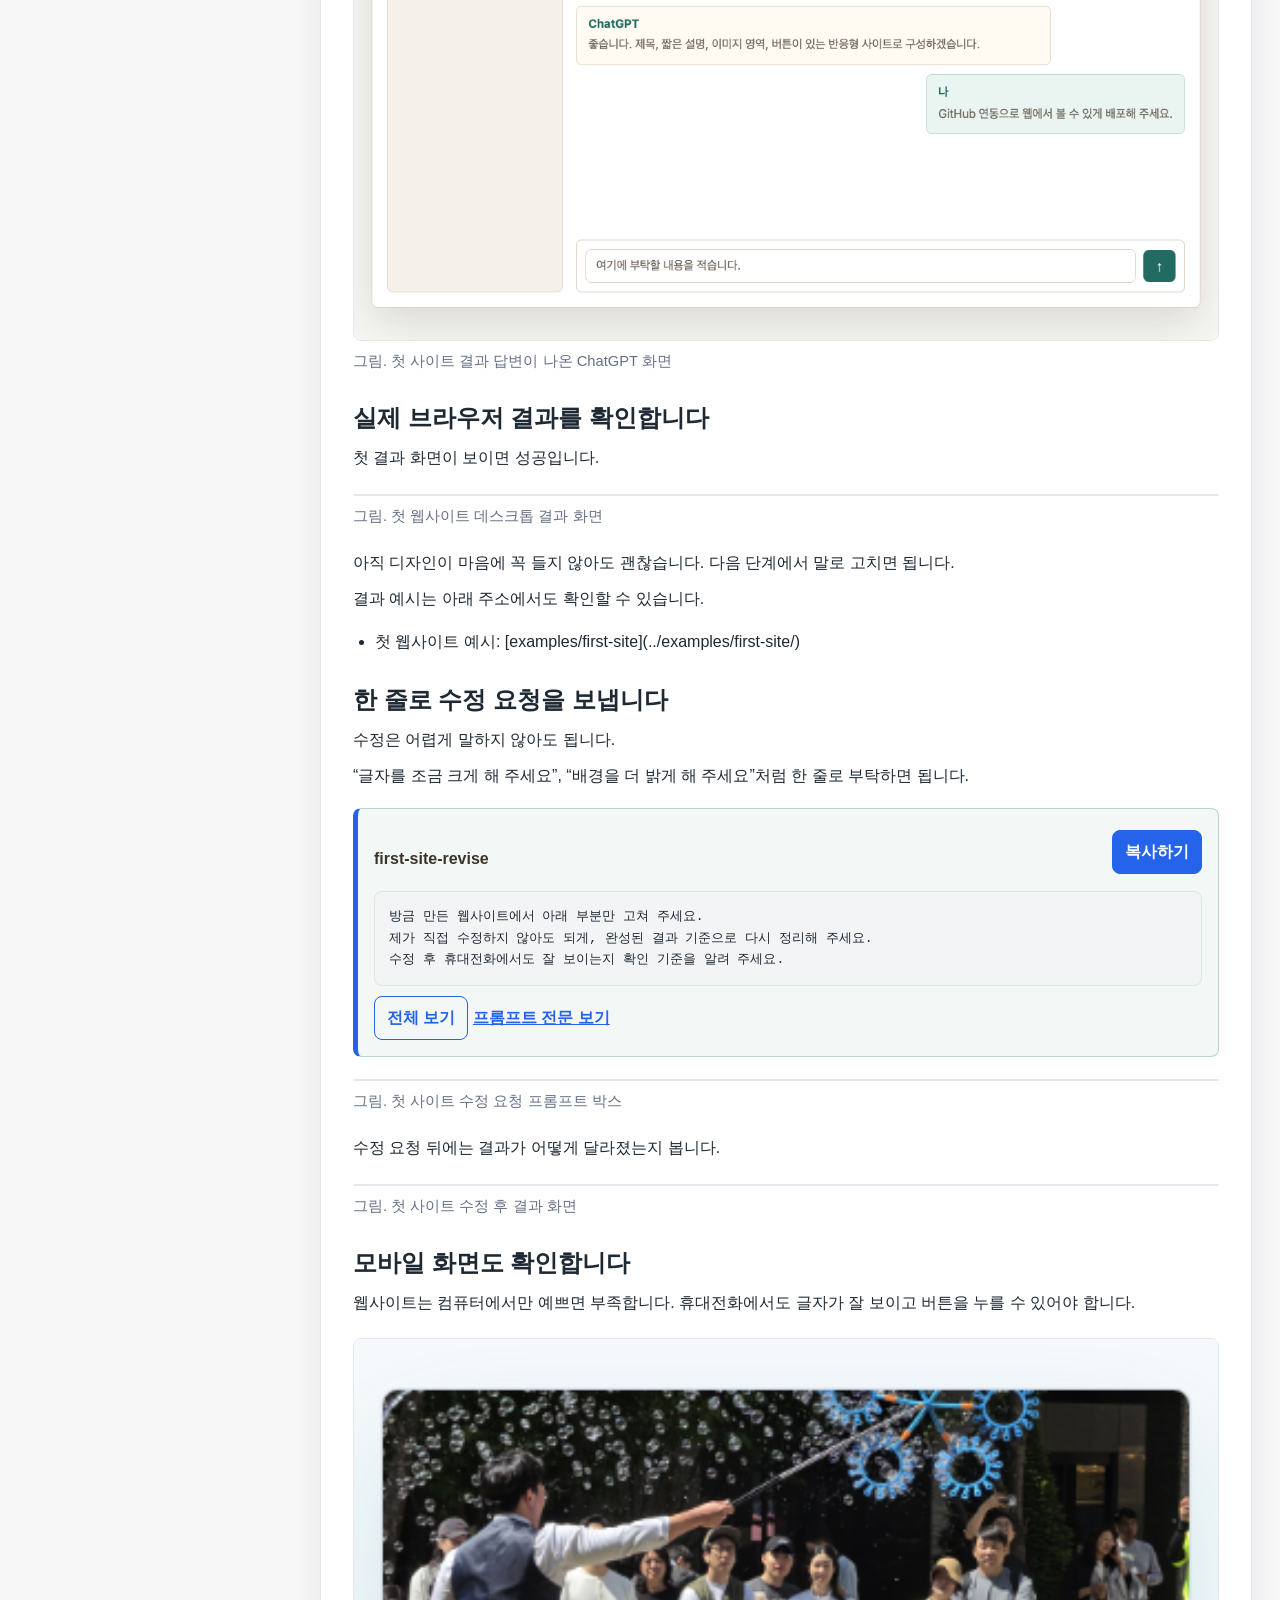
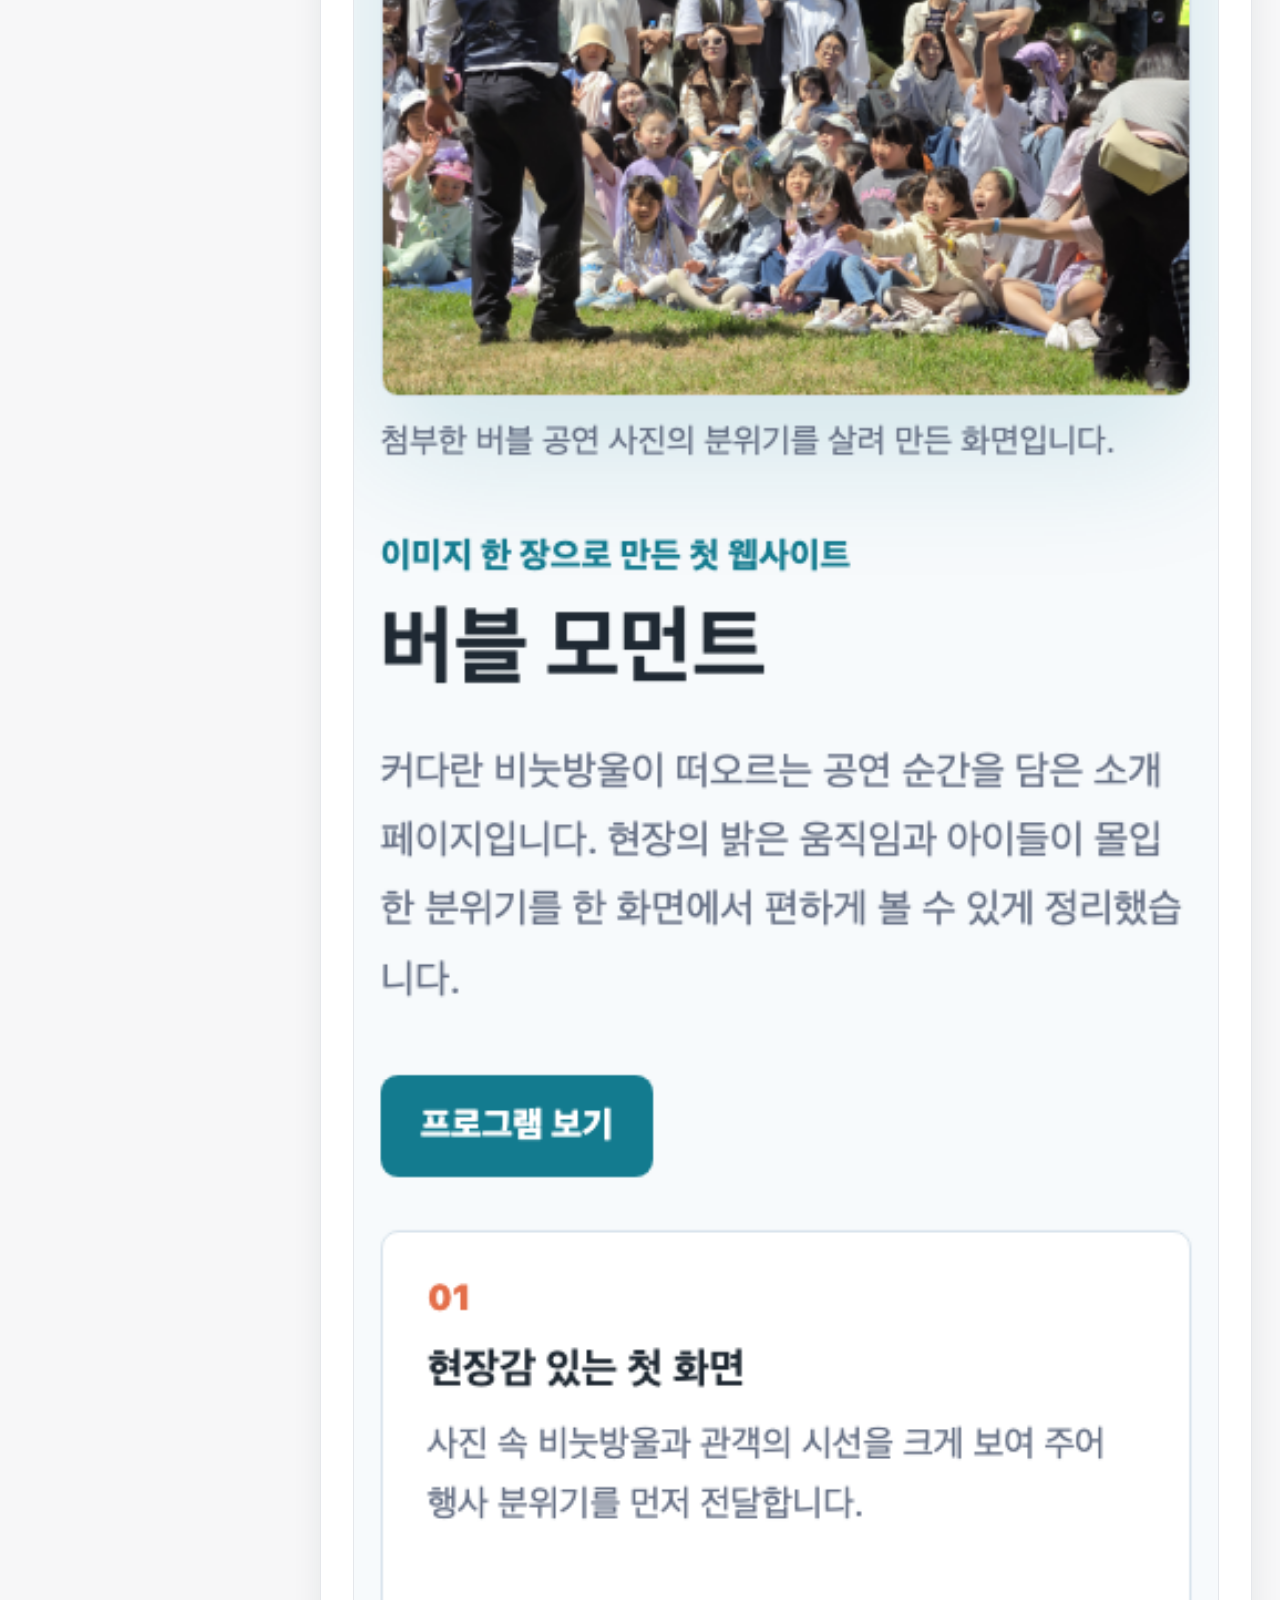
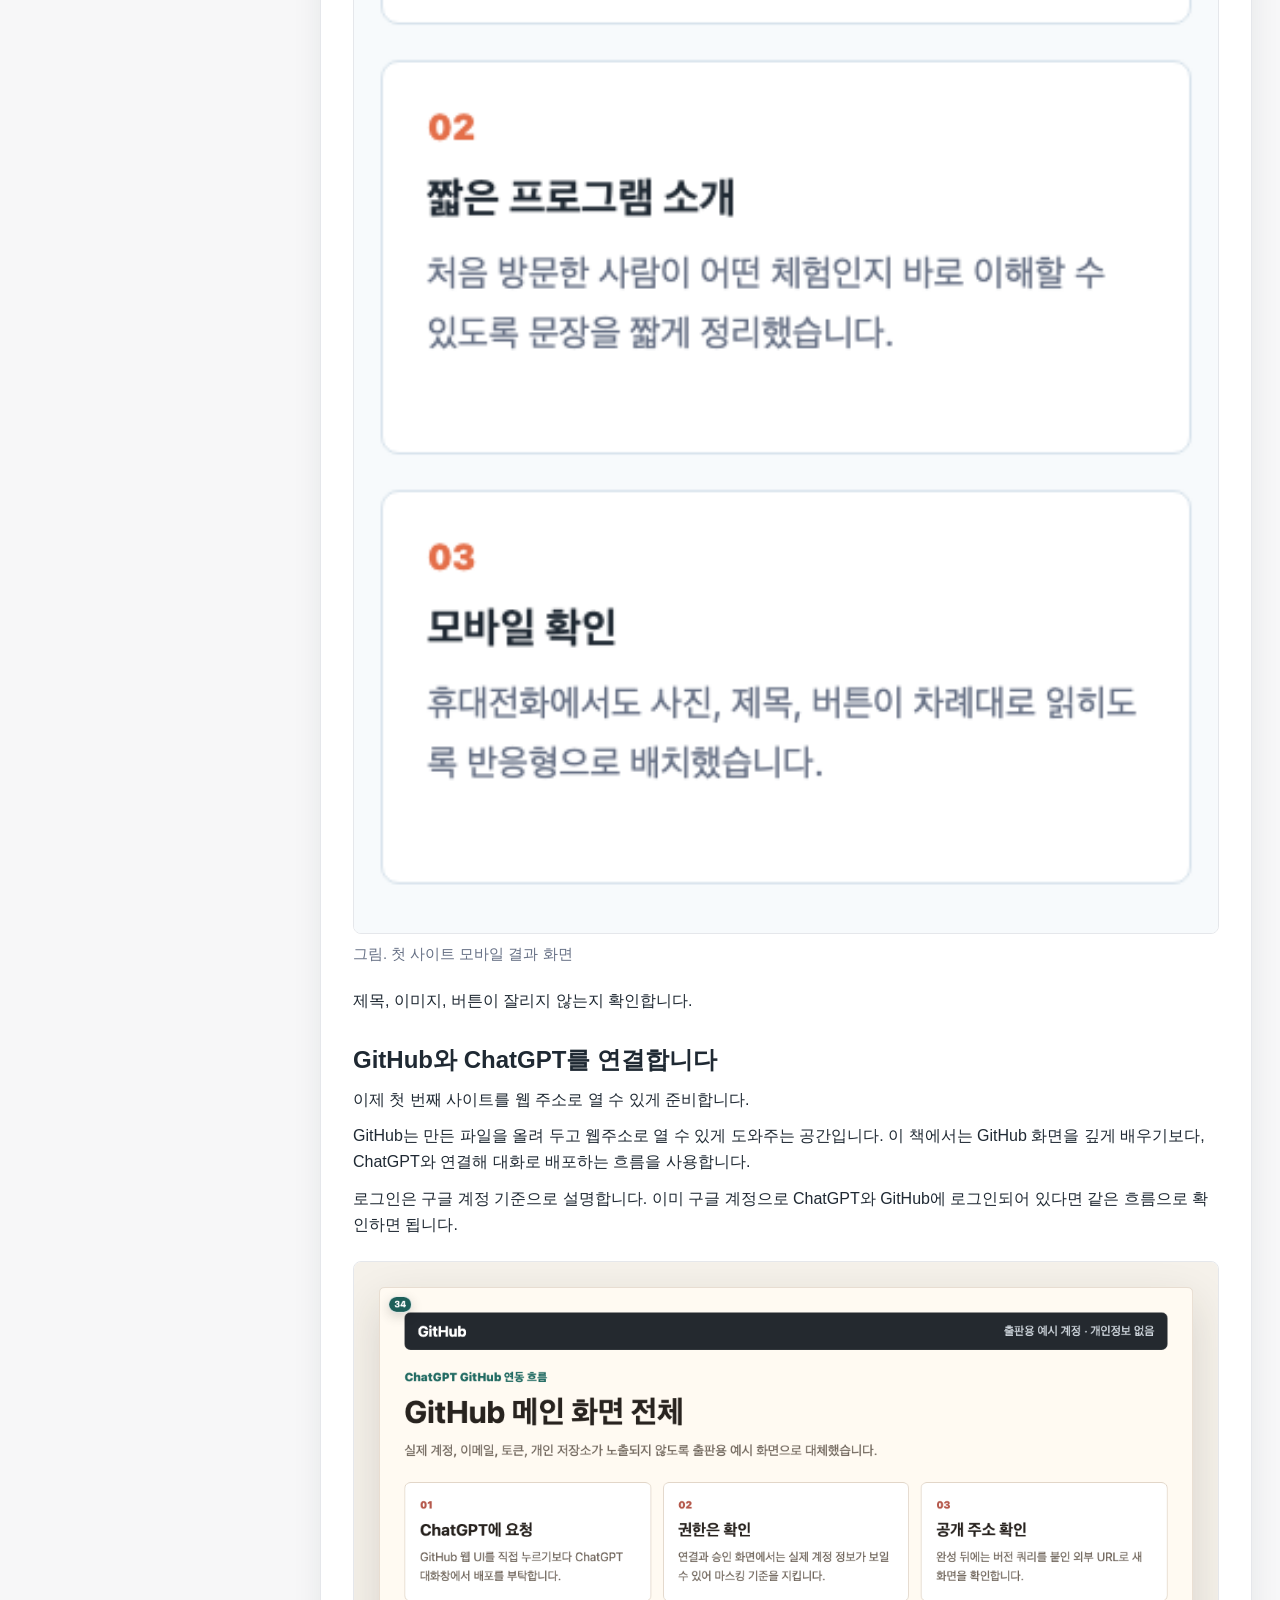
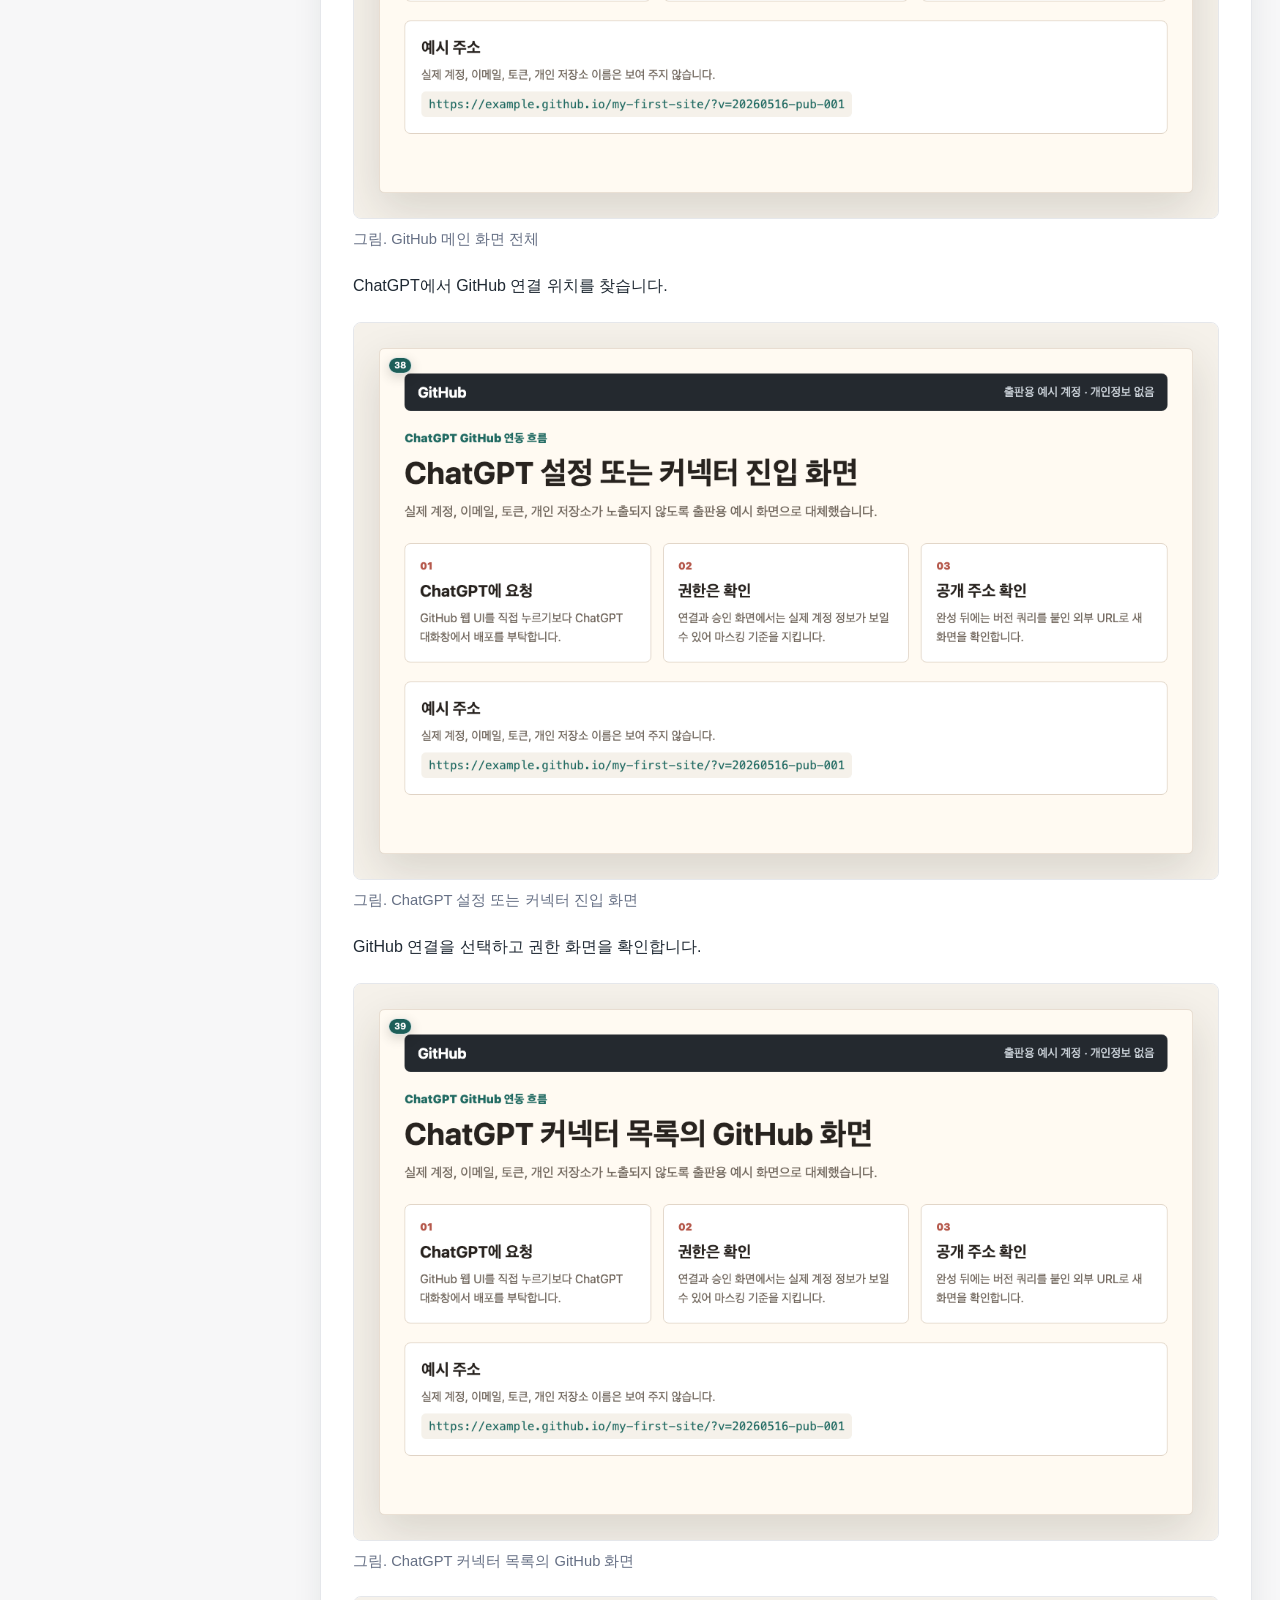
==== commit 72ee1919: "docs: publish ebook draft with updated examples" ====
--- a/webbook/index.html
+++ b/webbook/index.html
@@ -6,18 +6,18 @@
     <meta http-equiv="Cache-Control" content="no-cache, no-store, must-revalidate">
     <meta http-equiv="Pragma" content="no-cache">
     <meta http-equiv="Expires" content="0">
-    <title>바이브코딩 1차 GPT 입문서 - Chapter 1/2</title>
-    <link rel="stylesheet" href="./assets/book.css?v=20260519-chapter12-001">
+    <title>바이브코딩 1차 GPT 입문서</title>
+    <link rel="stylesheet" href="./assets/book.css?v=20260521-ebook-001">
   </head>
   <body>
-    <!-- build: 20260519-chapter12-001 -->
+    <!-- build: 20260521-ebook-001 -->
     <a class="skip-link" href="#book-content">본문으로 바로가기</a>
     <div class="app-shell">
       <aside class="book-sidebar" aria-label="전자책 목차">
         <div class="brand-block">
           <p class="series-label">바이브코딩</p>
           <h1>GPT 입문서</h1>
-          <p>Chapter 1/2 공개 확인본</p>
+          <p>4챕터 출판 확인본</p>
         </div>
         <nav id="chapter-nav" class="chapter-nav"></nav>
       </aside>
@@ -27,9 +27,9 @@
           <div>
             <p class="eyebrow">반응형 전자책</p>
             <h2>보면서 따라 하는 바이브코딩 입문</h2>
-            <p>Chapter 1과 Chapter 2를 먼저 웹에서 확인하는 공개 작업본입니다.</p>
+          <p>AI와 바이브코딩 개요부터 첫 사이트, 타로앱, 부록까지 이어지는 출판 확인본입니다.</p>
           </div>
-          <div class="build-badge" aria-label="빌드 번호">버전 20260519-chapter12-001</div>
+          <div class="build-badge" aria-label="빌드 번호">버전 20260521-ebook-001</div>
         </header>
 
         <section class="reader-note" aria-label="읽기 안내">
@@ -48,7 +48,7 @@
       </main>
     </div>
 
-    <script src="./assets/prompts.js?v=20260519-chapter12-001"></script>
-    <script src="./assets/book.js?v=20260519-chapter12-001"></script>
+    <script src="./assets/prompts.js?v=20260521-ebook-001"></script>
+    <script src="./assets/book.js?v=20260521-ebook-001"></script>
   </body>
 </html>
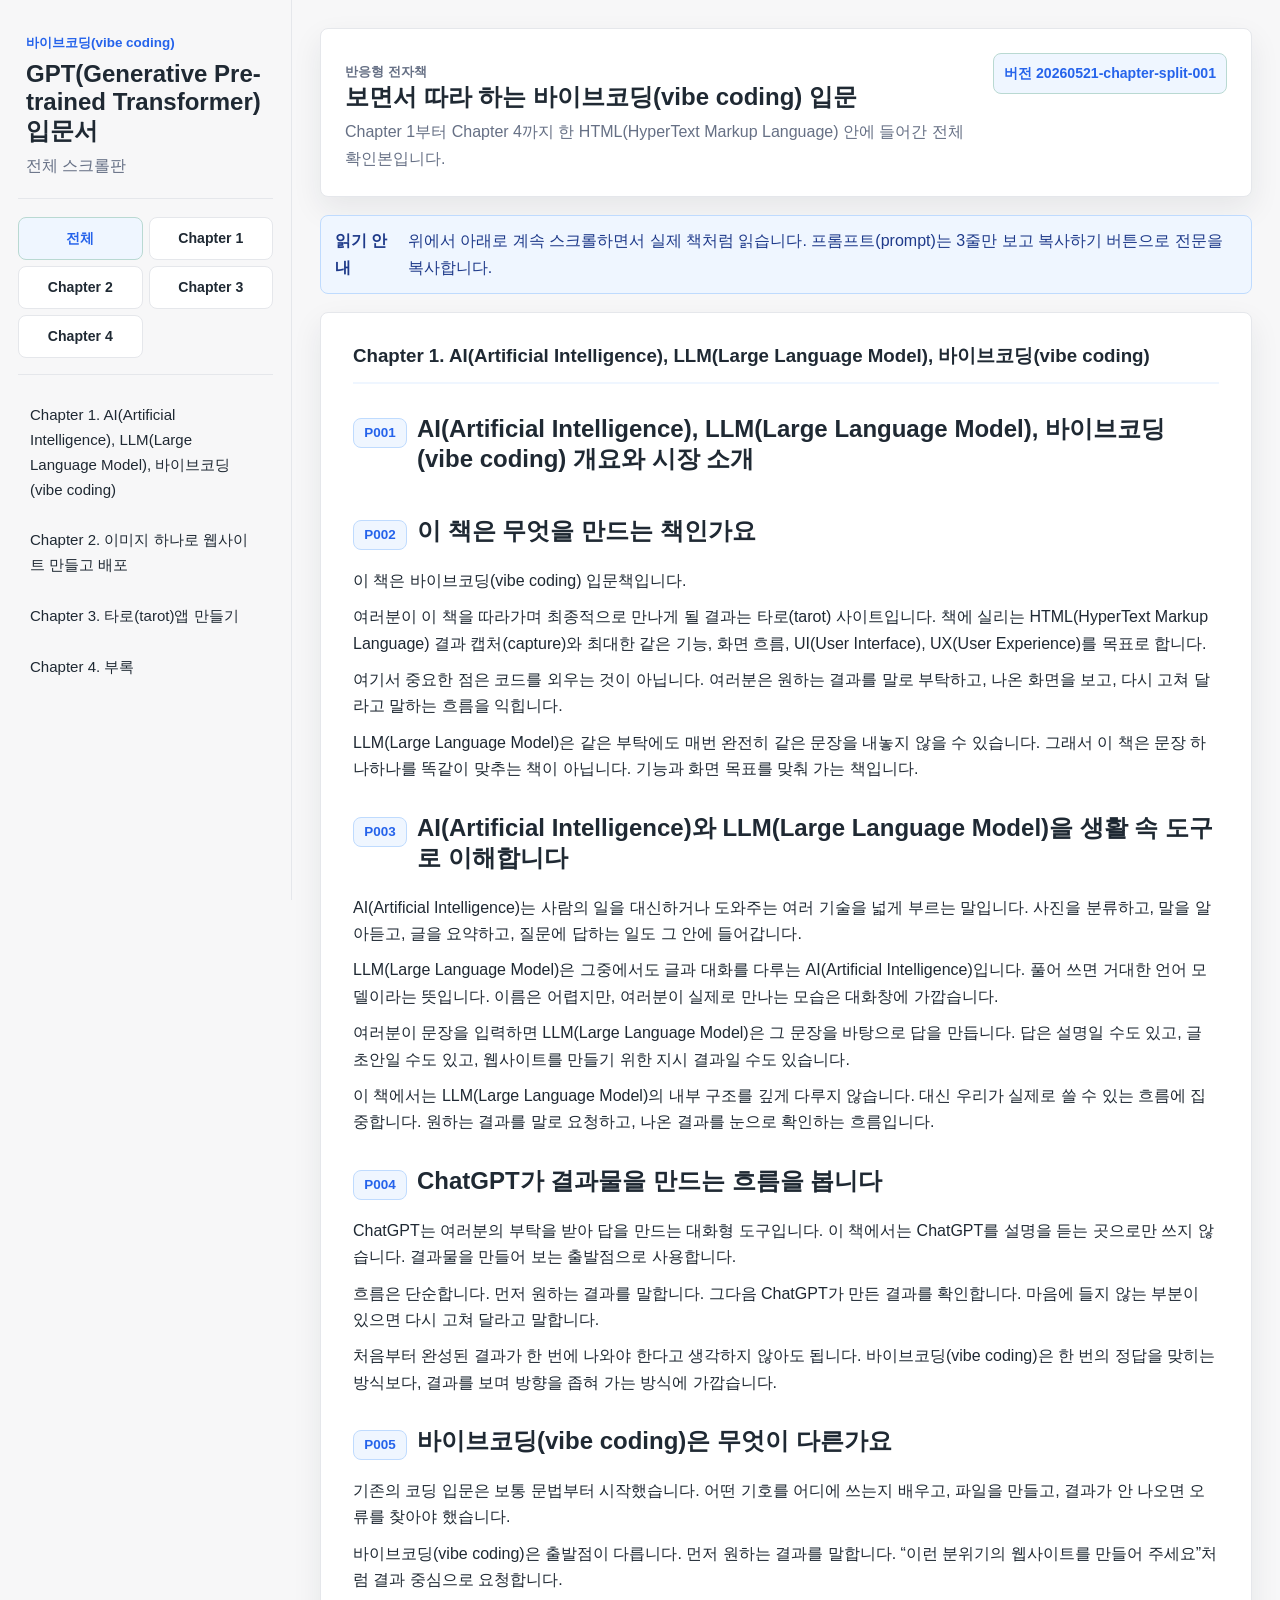
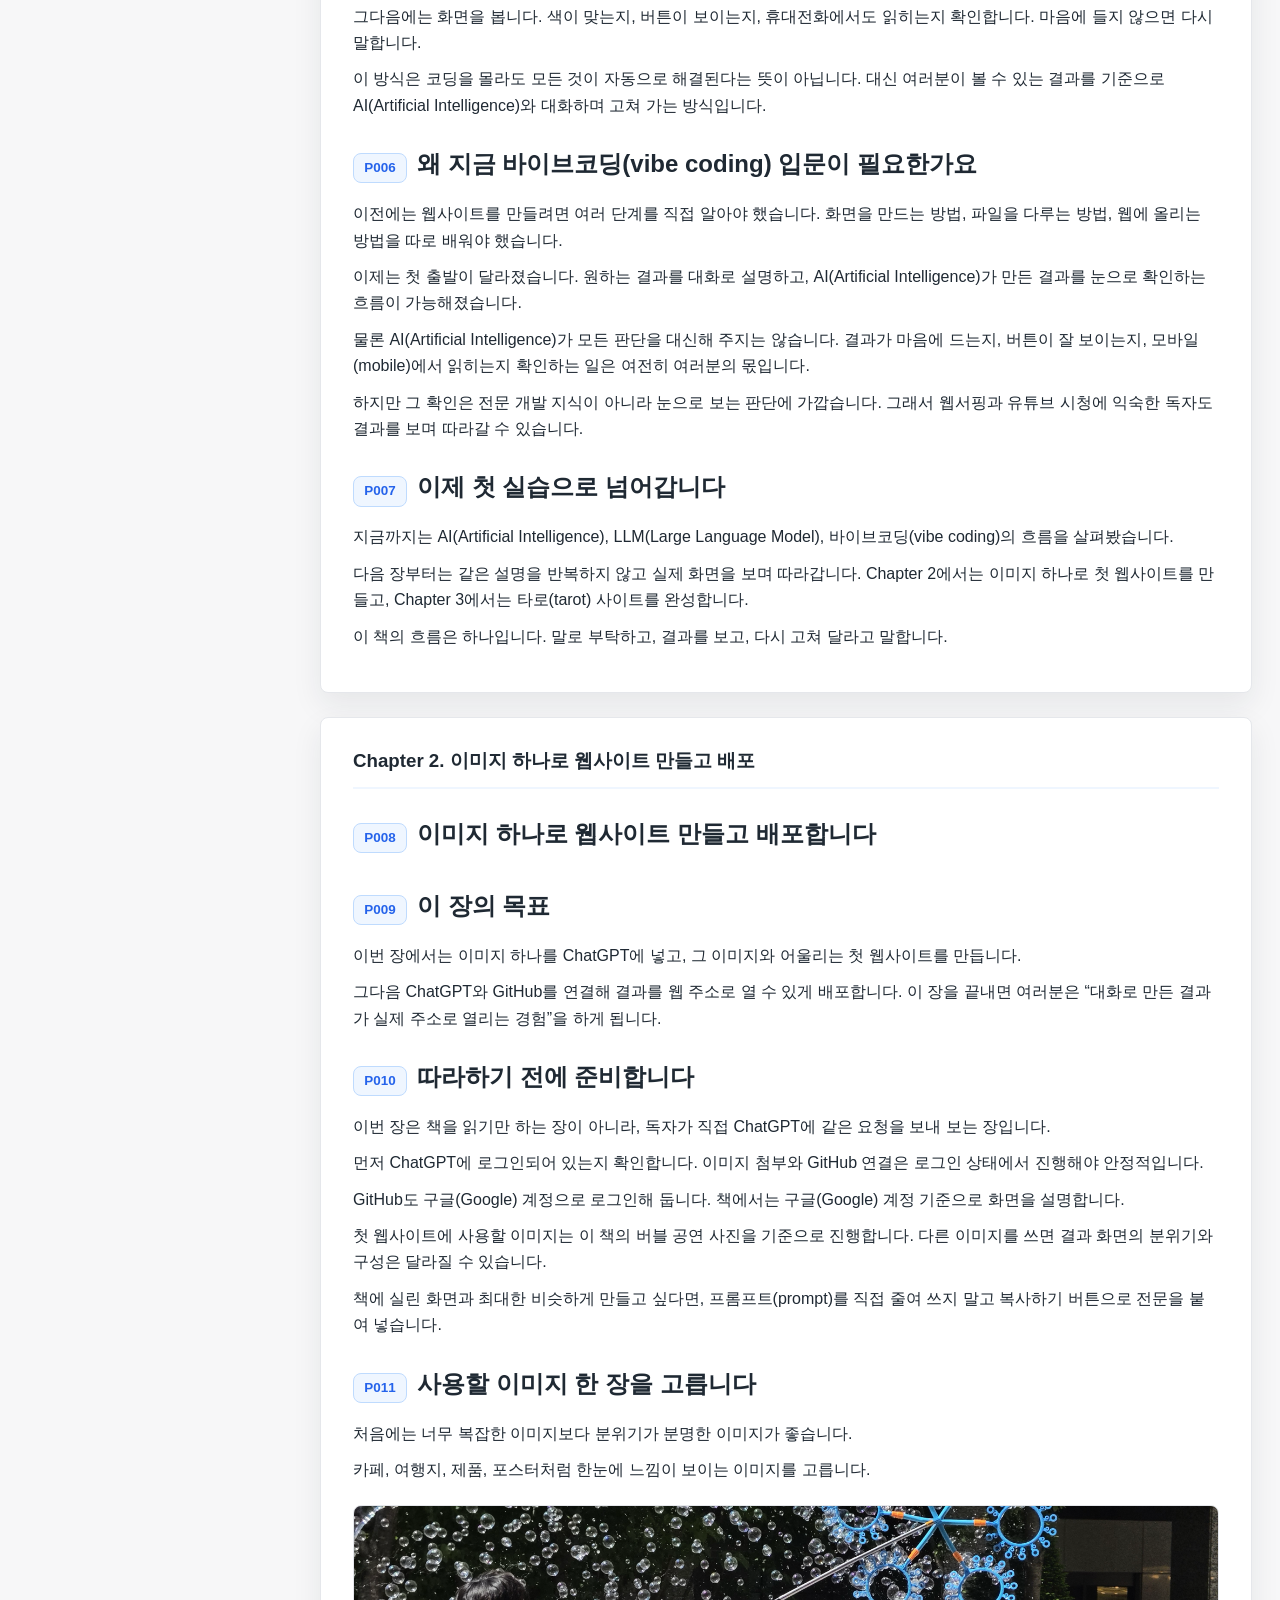
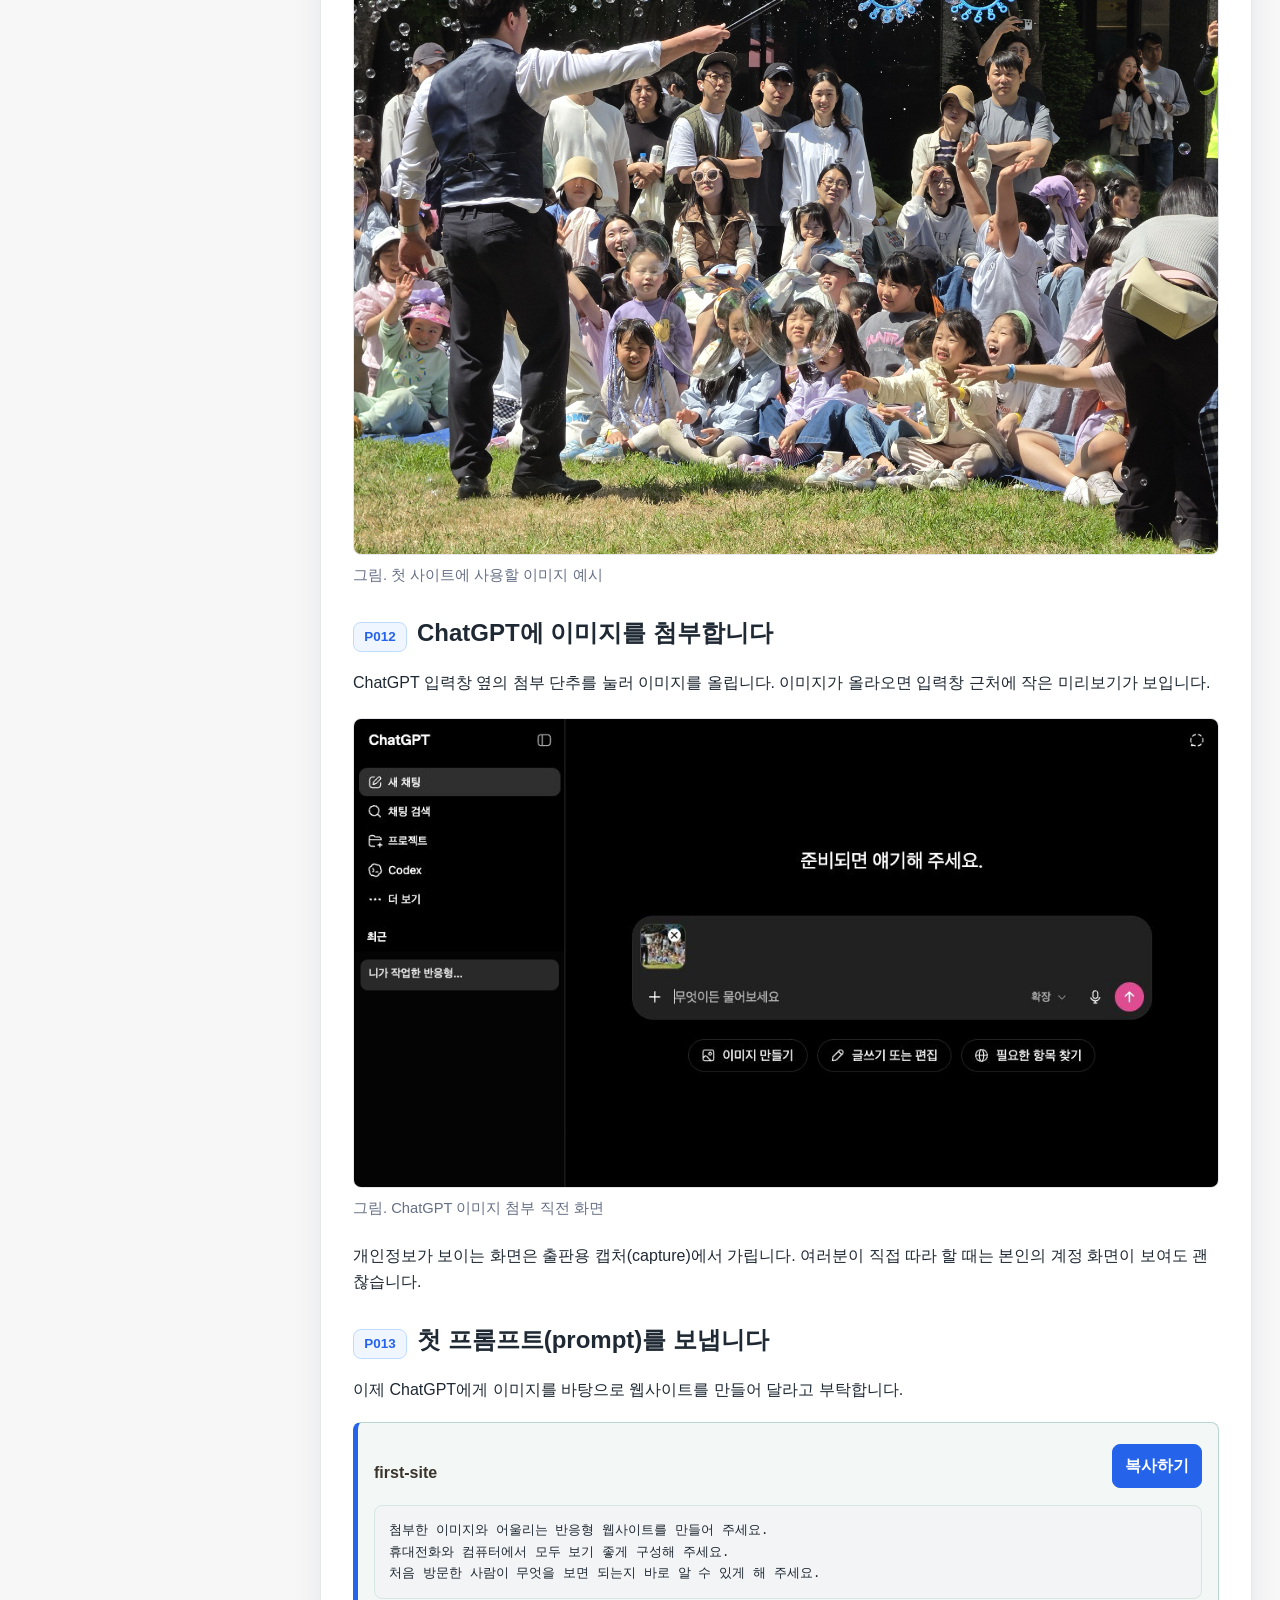
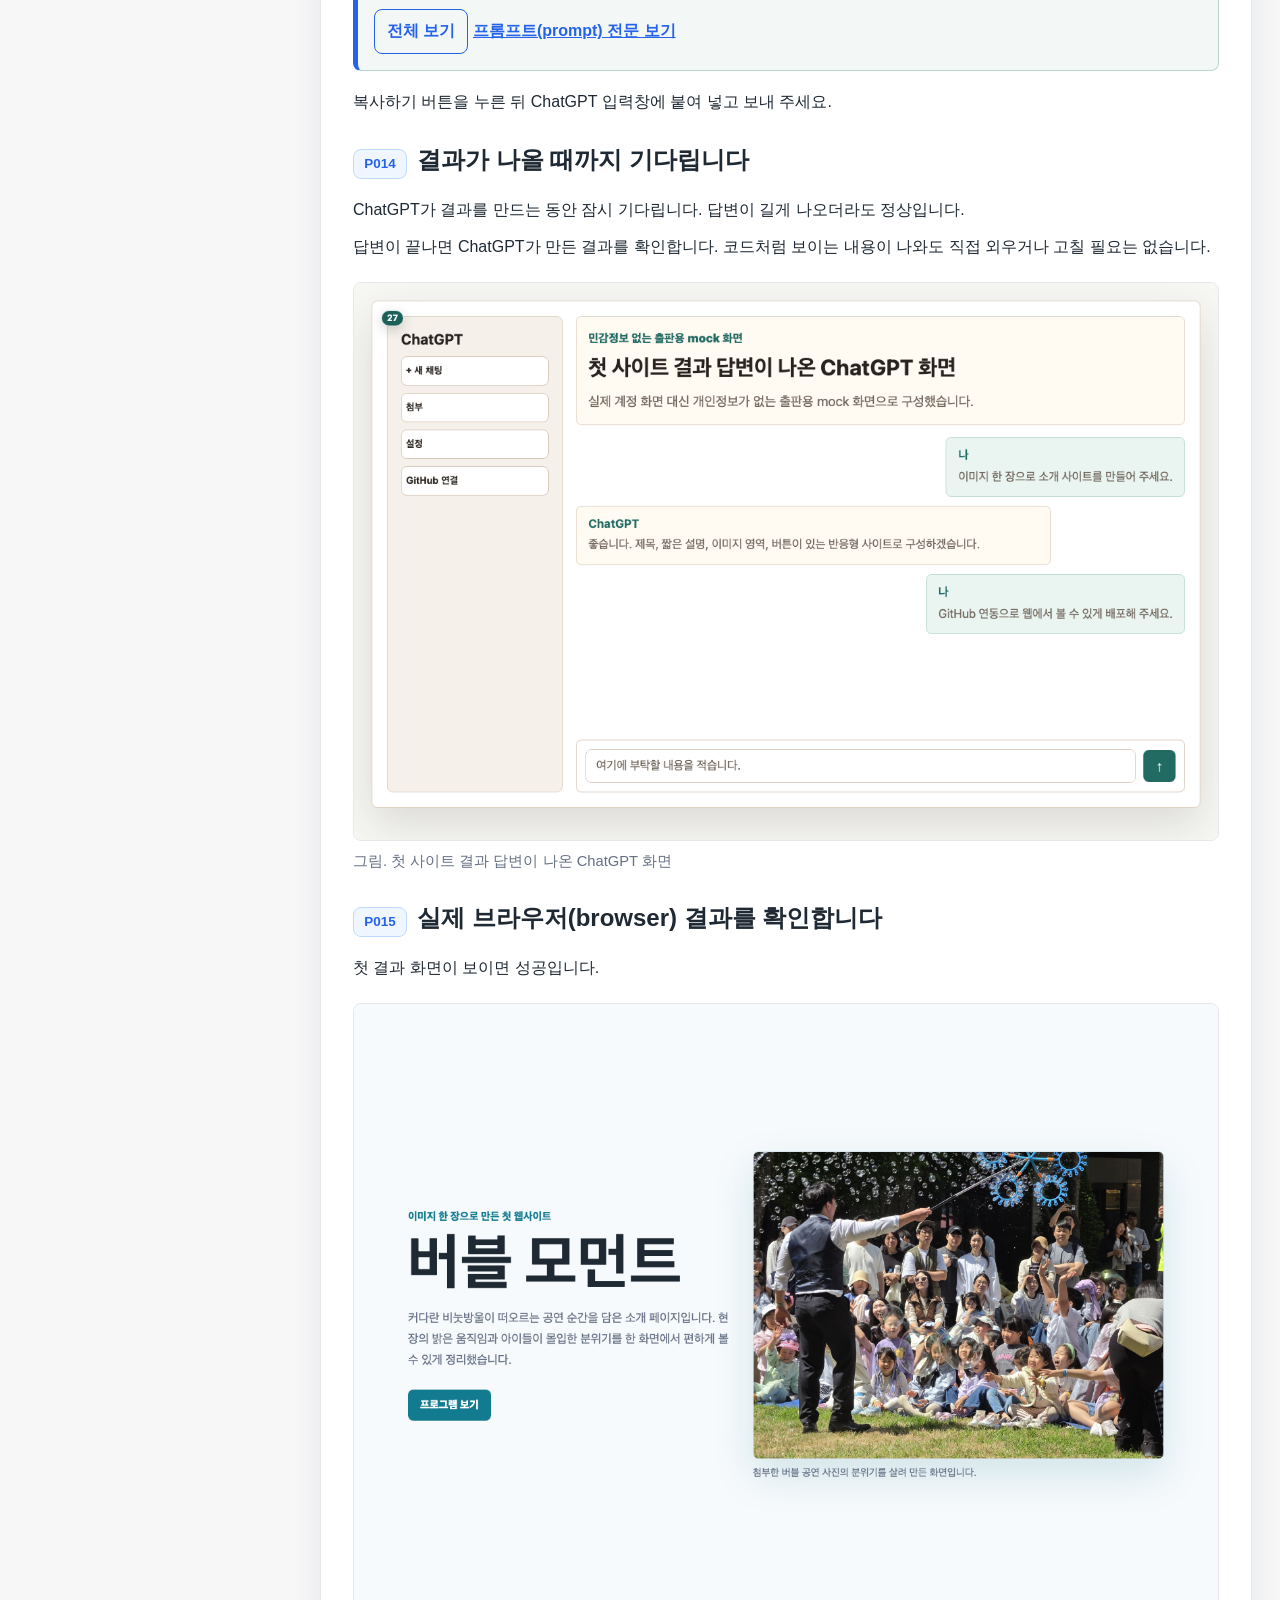
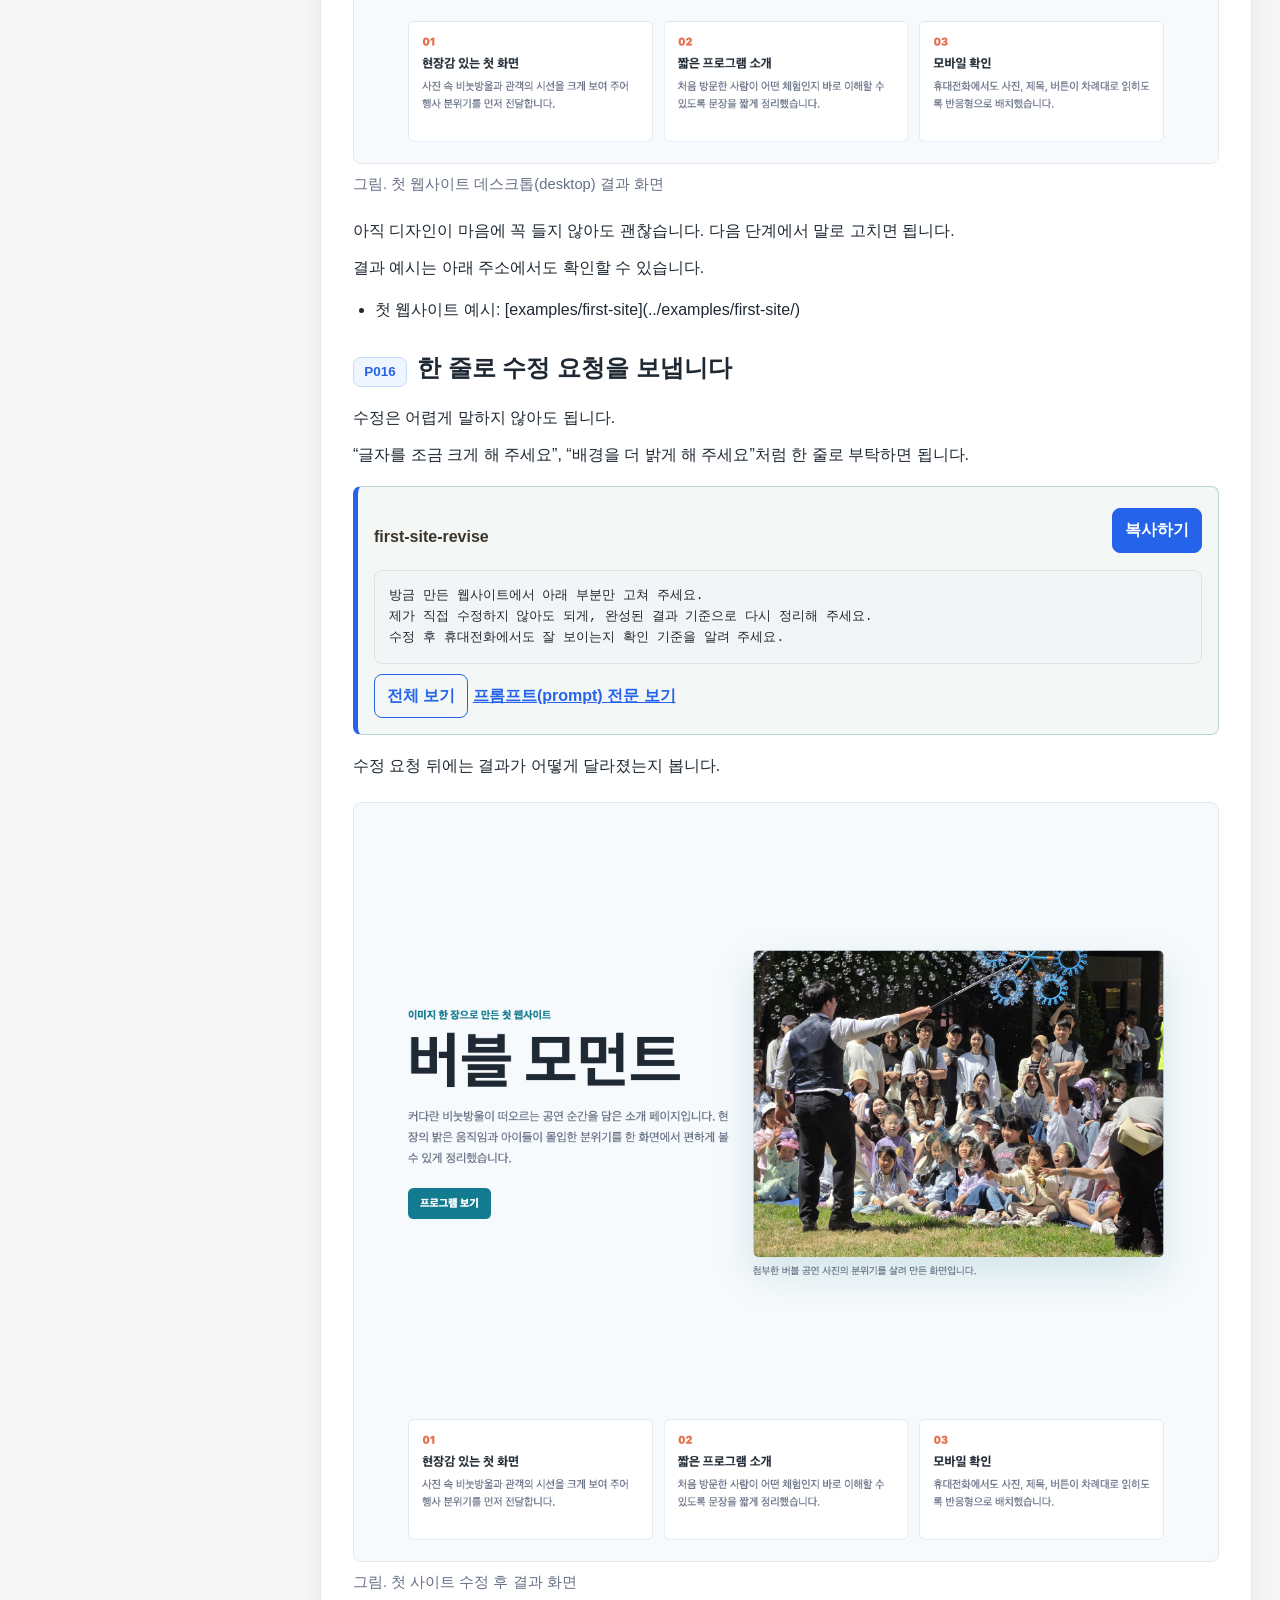
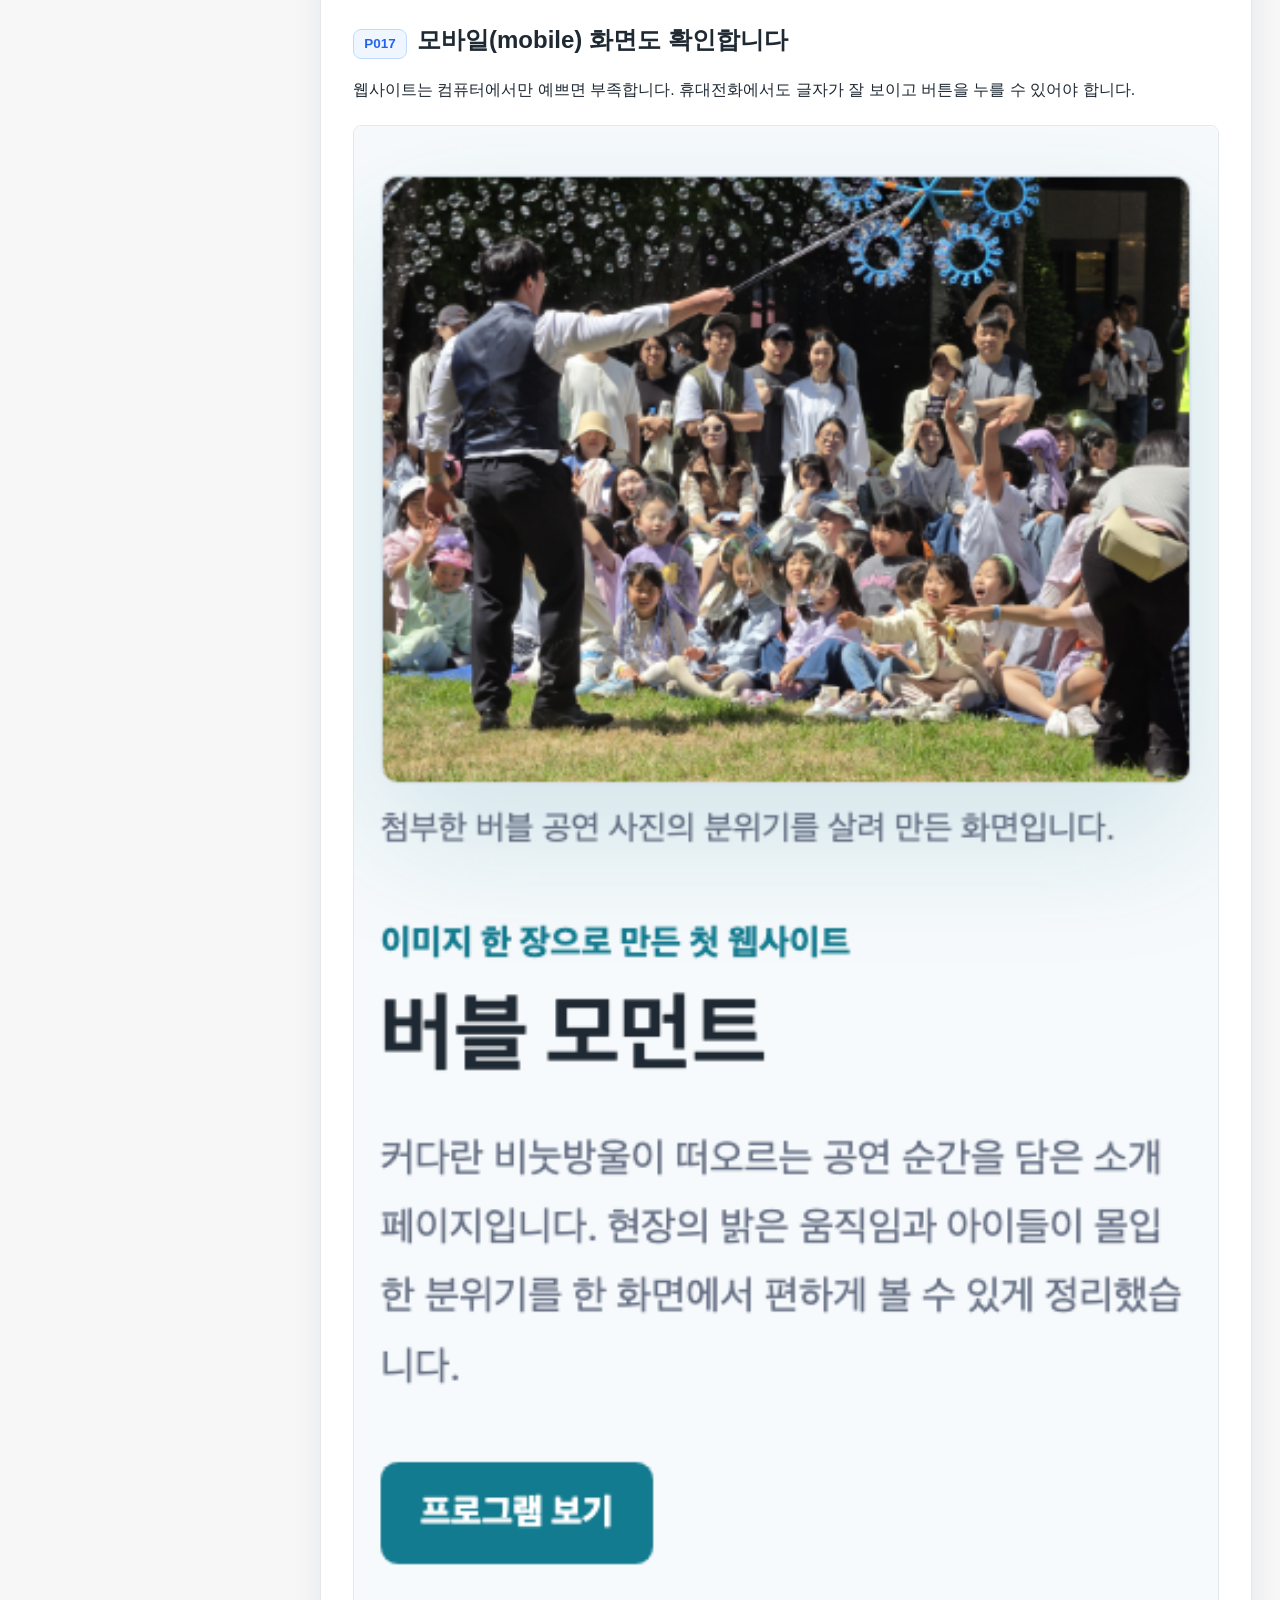
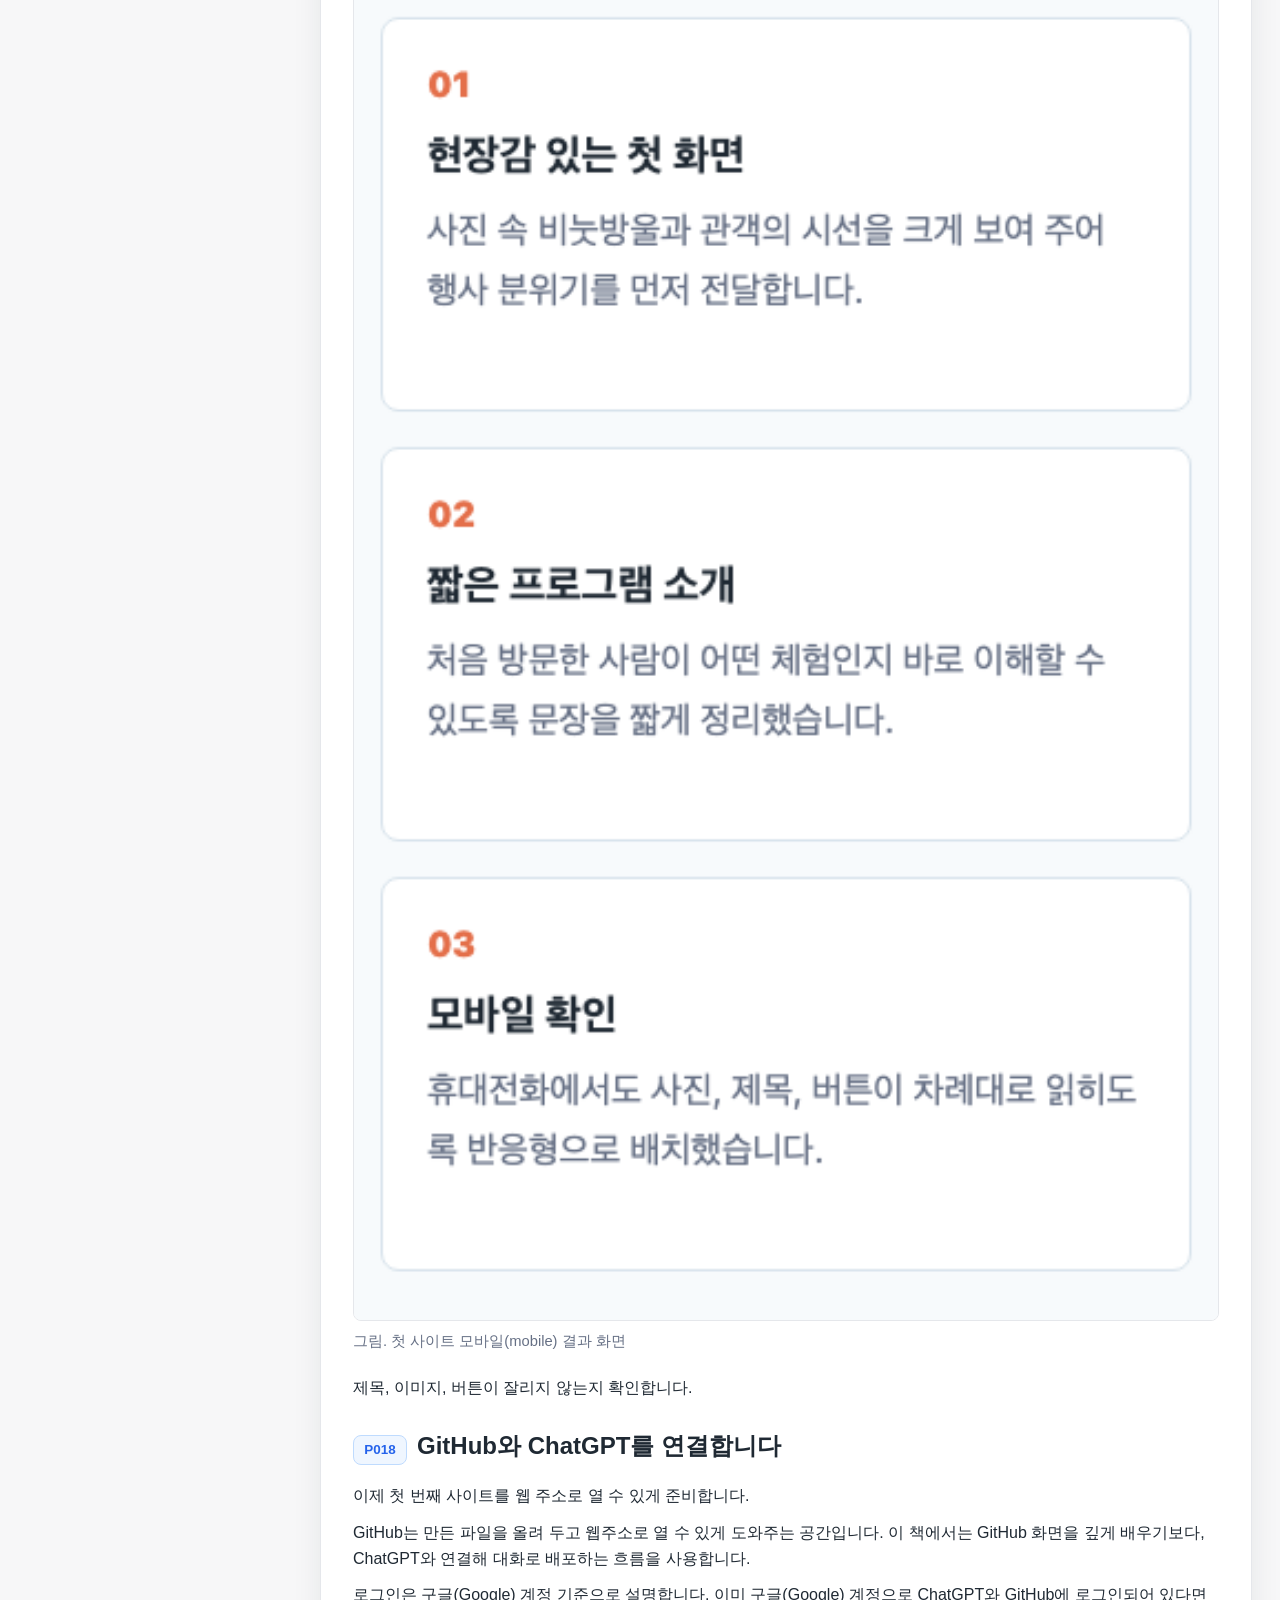
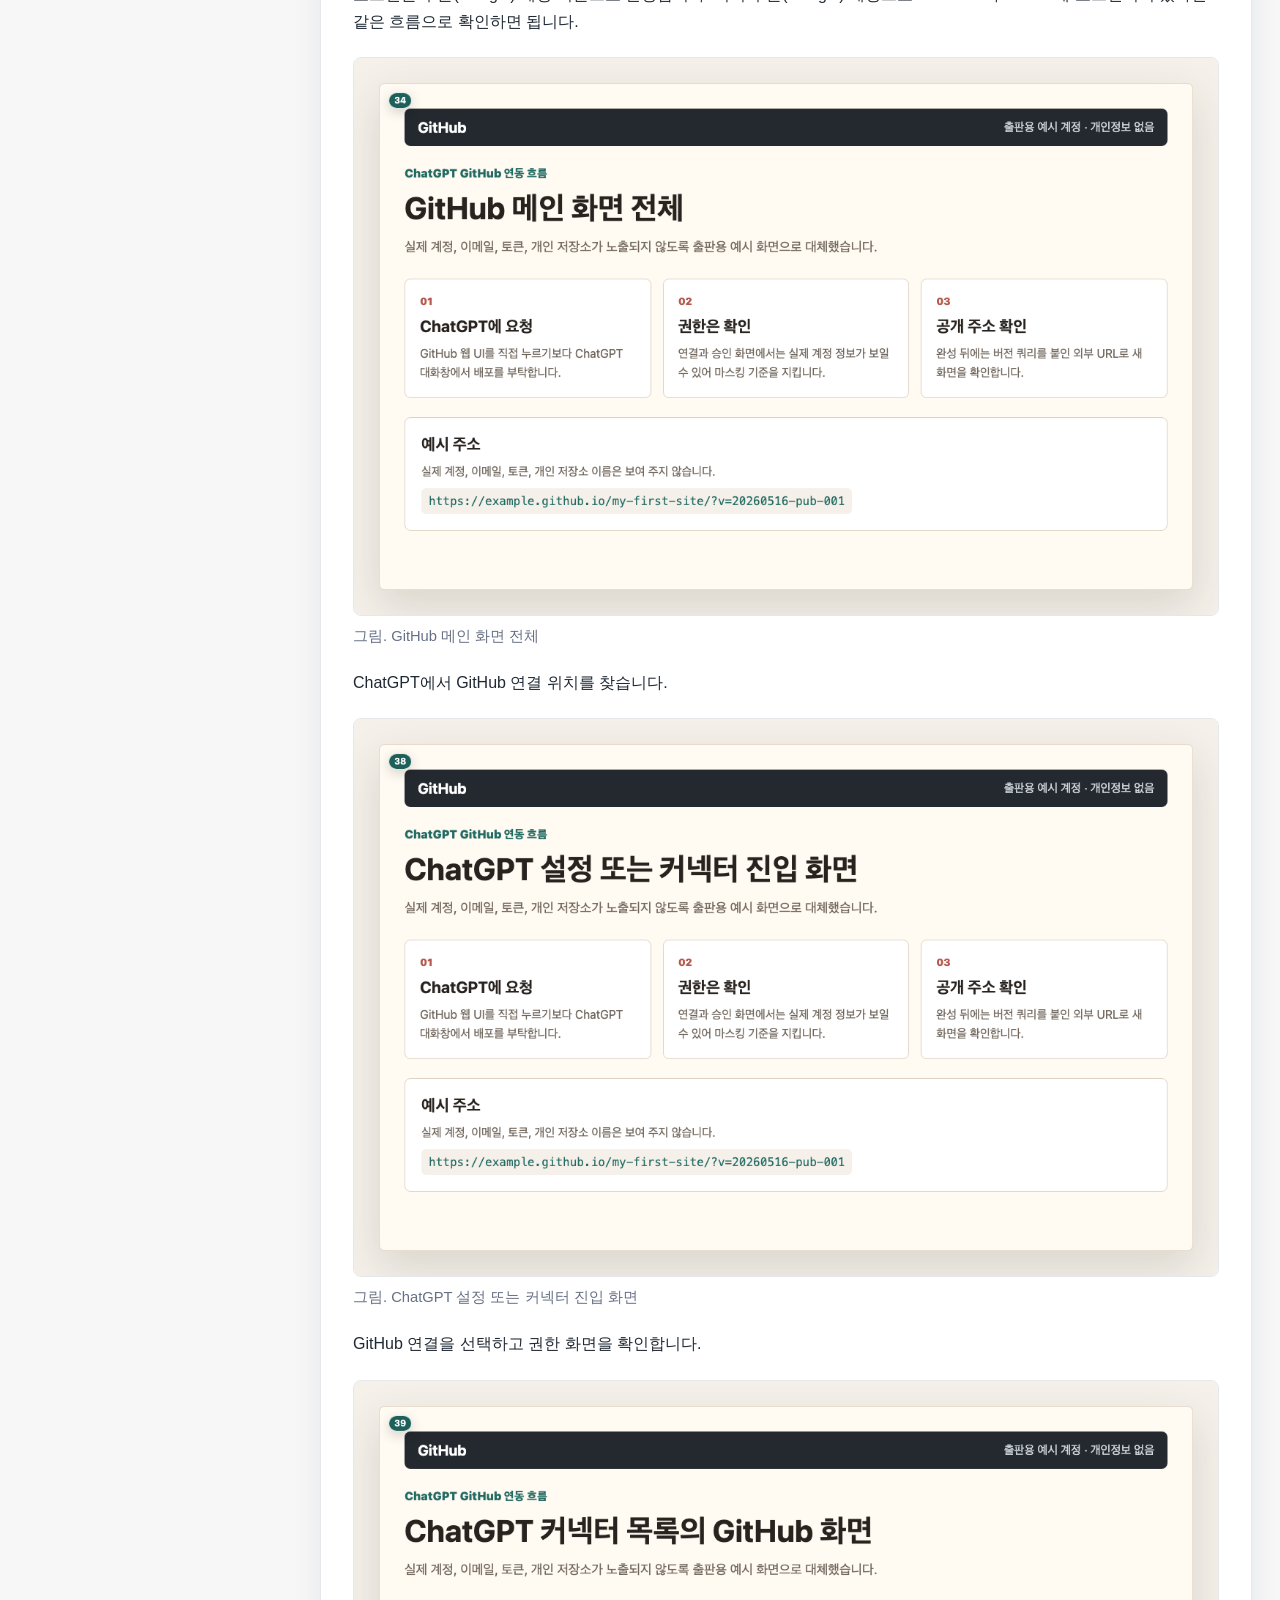
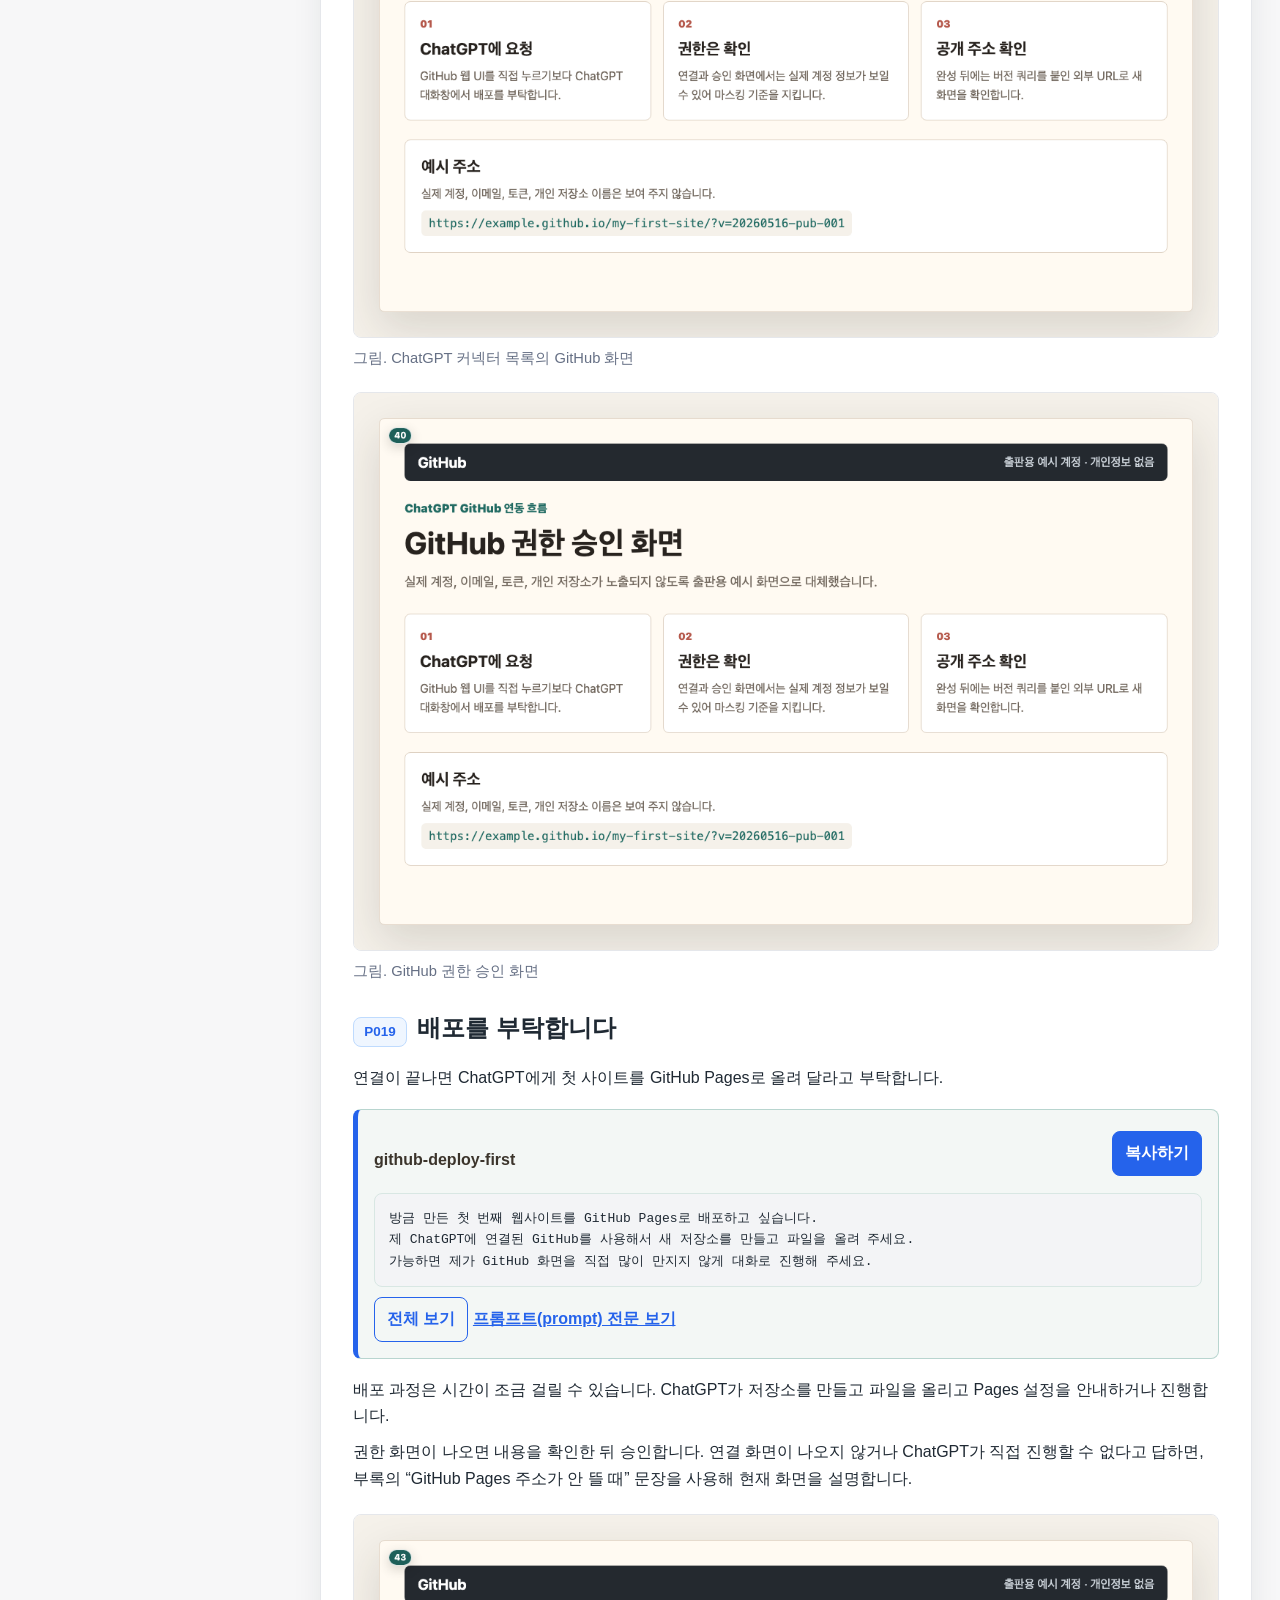
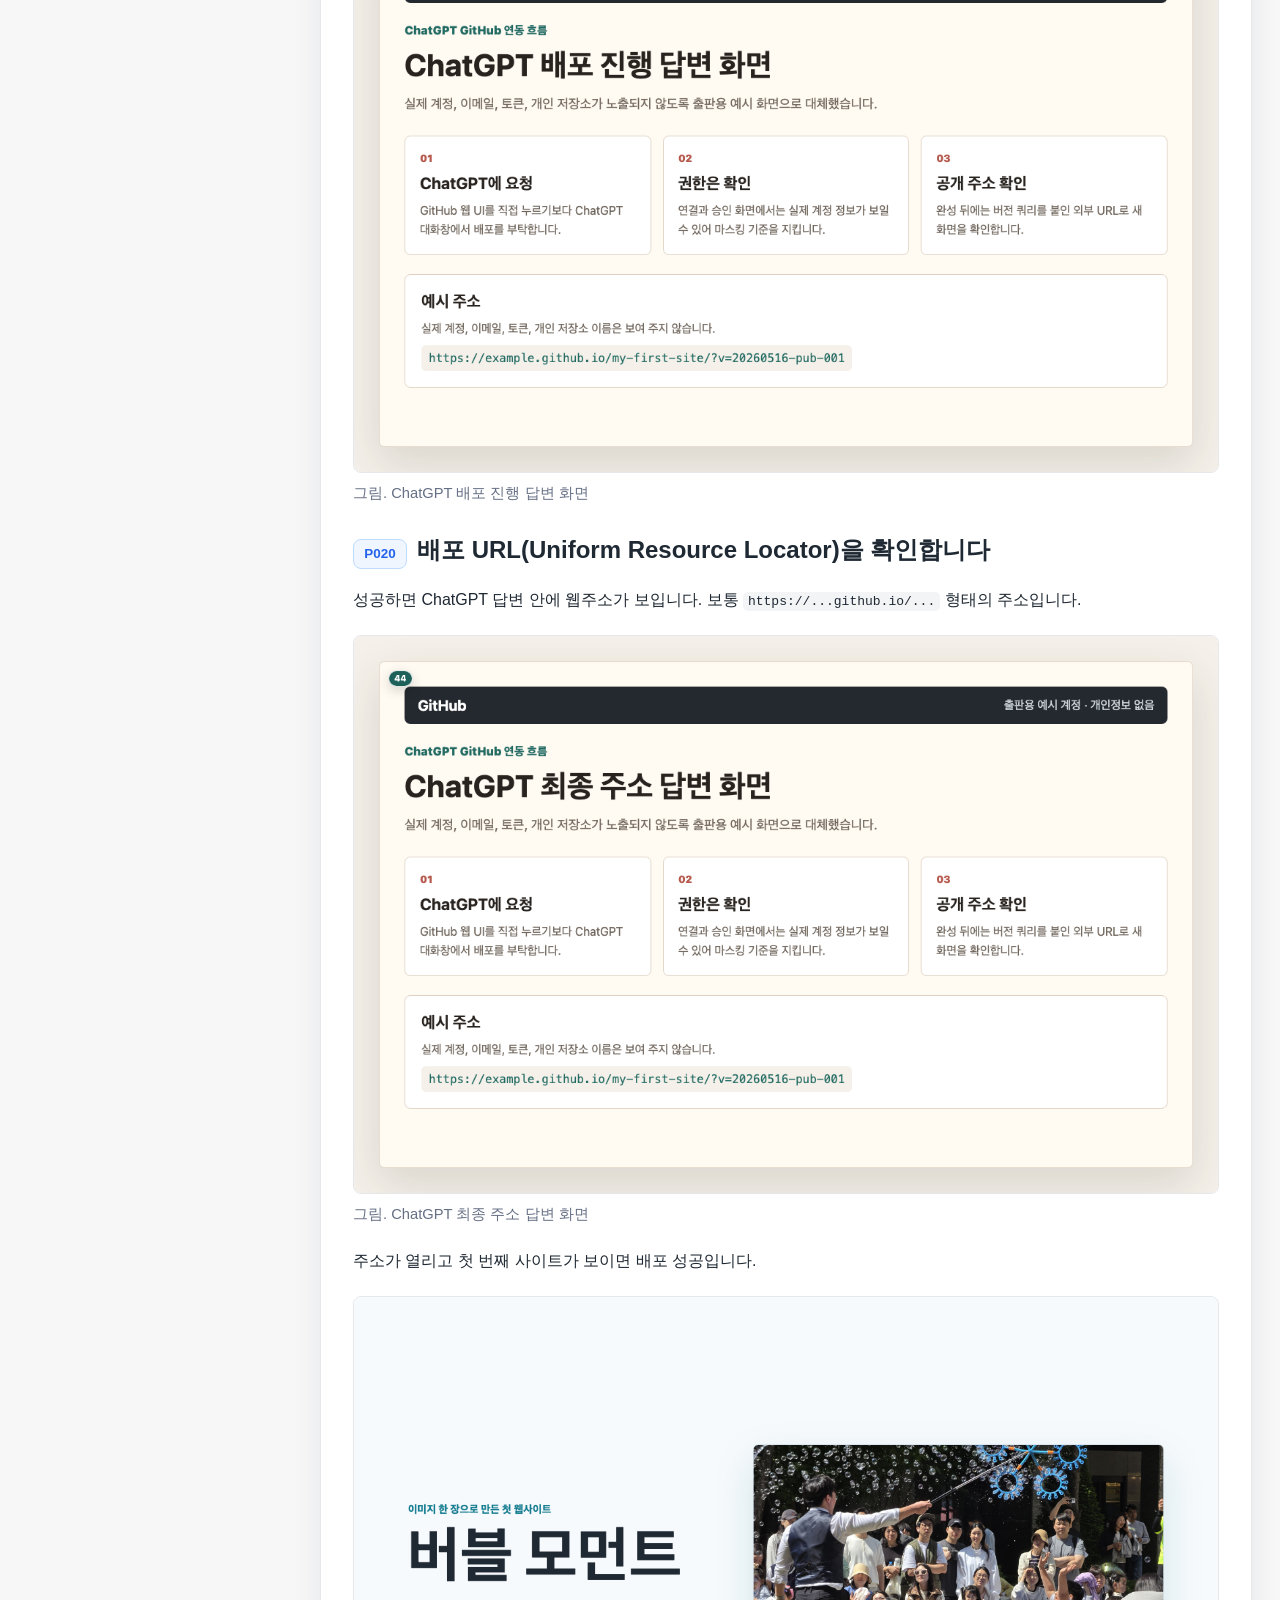
==== commit 9345f26b: "fix: publish scrollable webbook index" ====
--- a/webbook/index.html
+++ b/webbook/index.html
@@ -6,49 +6,1814 @@
     <meta http-equiv="Cache-Control" content="no-cache, no-store, must-revalidate">
     <meta http-equiv="Pragma" content="no-cache">
     <meta http-equiv="Expires" content="0">
-    <title>바이브코딩 1차 GPT 입문서</title>
-    <link rel="stylesheet" href="./assets/book.css?v=20260521-ebook-001">
+    <title>보면서 따라 하는 바이브코딩(vibe coding) 입문 - 전체 스크롤판</title>
+    <link rel="stylesheet" href="./assets/book.css?v=20260521-chapter-split-001">
   </head>
   <body>
-    <!-- build: 20260521-ebook-001 -->
+    <!-- build: 20260521-chapter-split-001 -->
     <a class="skip-link" href="#book-content">본문으로 바로가기</a>
     <div class="app-shell">
       <aside class="book-sidebar" aria-label="전자책 목차">
         <div class="brand-block">
-          <p class="series-label">바이브코딩</p>
-          <h1>GPT 입문서</h1>
-          <p>4챕터 출판 확인본</p>
+          <p class="series-label">바이브코딩(vibe coding)</p>
+          <h1>GPT(Generative Pre-trained Transformer) 입문서</h1>
+          <p>전체 스크롤판</p>
         </div>
-        <nav id="chapter-nav" class="chapter-nav"></nav>
+        <nav class="mode-nav" aria-label="보기 방식"><a class="is-active" href="./index.html?v=20260521-chapter-split-001">전체</a>
+<a class="" href="./chapter1.html?v=20260521-chapter-split-001">Chapter 1</a>
+<a class="" href="./chapter2.html?v=20260521-chapter-split-001">Chapter 2</a>
+<a class="" href="./chapter3.html?v=20260521-chapter-split-001">Chapter 3</a>
+<a class="" href="./chapter4.html?v=20260521-chapter-split-001">Chapter 4</a></nav>
+        <nav id="chapter-nav" class="chapter-nav"><a class="" href="#chapter-01_chapter1">Chapter 1. AI(Artificial Intelligence), LLM(Large Language Model), 바이브코딩(vibe coding)</a>
+<a class="" href="#chapter-02_chapter2">Chapter 2. 이미지 하나로 웹사이트 만들고 배포</a>
+<a class="" href="#chapter-03_chapter3">Chapter 3. 타로(tarot)앱 만들기</a>
+<a class="" href="#chapter-04_chapter4">Chapter 4. 부록</a></nav>
       </aside>
 
       <main class="book-main">
         <header class="book-header">
           <div>
             <p class="eyebrow">반응형 전자책</p>
-            <h2>보면서 따라 하는 바이브코딩 입문</h2>
-          <p>AI와 바이브코딩 개요부터 첫 사이트, 타로앱, 부록까지 이어지는 출판 확인본입니다.</p>
+            <h2>보면서 따라 하는 바이브코딩(vibe coding) 입문</h2>
+            <p>Chapter 1부터 Chapter 4까지 한 HTML(HyperText Markup Language) 안에 들어간 전체 확인본입니다.</p>
           </div>
-          <div class="build-badge" aria-label="빌드 번호">버전 20260521-ebook-001</div>
+          <div class="build-badge" aria-label="빌드 번호">버전 20260521-chapter-split-001</div>
         </header>
 
         <section class="reader-note" aria-label="읽기 안내">
           <strong>읽기 안내</strong>
-          <span>이미지 중심으로 보고 따라 하며, 긴 프롬프트는 3줄만 보고 복사하기 버튼으로 전문을 복사합니다.</span>
+          <span>위에서 아래로 계속 스크롤하면서 실제 책처럼 읽습니다. 프롬프트(prompt)는 3줄만 보고 복사하기 버튼으로 전문을 복사합니다.</span>
         </section>
 
-        <article id="book-content" class="book-content" aria-live="polite">
-          <div class="loading-box">원고와 프롬프트를 불러오는 중입니다.</div>
+        <article id="book-content" class="book-content">
+
+    <section id="chapter-01_chapter1" class="chapter" data-chapter="01_chapter1">
+      <h1>Chapter 1. AI(Artificial Intelligence), LLM(Large Language Model), 바이브코딩(vibe coding)</h1>
+      
+    <div class="page-heading" id="page-001">
+      <a class="page-number" href="#page-001" aria-label="P001">P001</a>
+      <h2>AI(Artificial Intelligence), LLM(Large Language Model), 바이브코딩(vibe coding) 개요와 시장 소개</h2>
+    </div>
+  
+
+    <div class="page-heading" id="page-002">
+      <a class="page-number" href="#page-002" aria-label="P002">P002</a>
+      <h2>이 책은 무엇을 만드는 책인가요</h2>
+    </div>
+  
+<p>이 책은 바이브코딩(vibe coding) 입문책입니다.</p>
+<p>여러분이 이 책을 따라가며 최종적으로 만나게 될 결과는 타로(tarot) 사이트입니다. 책에 실리는 HTML(HyperText Markup Language) 결과 캡처(capture)와 최대한 같은 기능, 화면 흐름, UI(User Interface), UX(User Experience)를 목표로 합니다.</p>
+<p>여기서 중요한 점은 코드를 외우는 것이 아닙니다. 여러분은 원하는 결과를 말로 부탁하고, 나온 화면을 보고, 다시 고쳐 달라고 말하는 흐름을 익힙니다.</p>
+<p>LLM(Large Language Model)은 같은 부탁에도 매번 완전히 같은 문장을 내놓지 않을 수 있습니다. 그래서 이 책은 문장 하나하나를 똑같이 맞추는 책이 아닙니다. 기능과 화면 목표를 맞춰 가는 책입니다.</p>
+
+    <div class="page-heading" id="page-003">
+      <a class="page-number" href="#page-003" aria-label="P003">P003</a>
+      <h2>AI(Artificial Intelligence)와 LLM(Large Language Model)을 생활 속 도구로 이해합니다</h2>
+    </div>
+  
+<p>AI(Artificial Intelligence)는 사람의 일을 대신하거나 도와주는 여러 기술을 넓게 부르는 말입니다. 사진을 분류하고, 말을 알아듣고, 글을 요약하고, 질문에 답하는 일도 그 안에 들어갑니다.</p>
+<p>LLM(Large Language Model)은 그중에서도 글과 대화를 다루는 AI(Artificial Intelligence)입니다. 풀어 쓰면 거대한 언어 모델이라는 뜻입니다. 이름은 어렵지만, 여러분이 실제로 만나는 모습은 대화창에 가깝습니다.</p>
+<p>여러분이 문장을 입력하면 LLM(Large Language Model)은 그 문장을 바탕으로 답을 만듭니다. 답은 설명일 수도 있고, 글 초안일 수도 있고, 웹사이트를 만들기 위한 지시 결과일 수도 있습니다.</p>
+<p>이 책에서는 LLM(Large Language Model)의 내부 구조를 깊게 다루지 않습니다. 대신 우리가 실제로 쓸 수 있는 흐름에 집중합니다. 원하는 결과를 말로 요청하고, 나온 결과를 눈으로 확인하는 흐름입니다.</p>
+
+    <div class="page-heading" id="page-004">
+      <a class="page-number" href="#page-004" aria-label="P004">P004</a>
+      <h2>ChatGPT가 결과물을 만드는 흐름을 봅니다</h2>
+    </div>
+  
+<p>ChatGPT는 여러분의 부탁을 받아 답을 만드는 대화형 도구입니다. 이 책에서는 ChatGPT를 설명을 듣는 곳으로만 쓰지 않습니다. 결과물을 만들어 보는 출발점으로 사용합니다.</p>
+<p>흐름은 단순합니다. 먼저 원하는 결과를 말합니다. 그다음 ChatGPT가 만든 결과를 확인합니다. 마음에 들지 않는 부분이 있으면 다시 고쳐 달라고 말합니다.</p>
+<p>처음부터 완성된 결과가 한 번에 나와야 한다고 생각하지 않아도 됩니다. 바이브코딩(vibe coding)은 한 번의 정답을 맞히는 방식보다, 결과를 보며 방향을 좁혀 가는 방식에 가깝습니다.</p>
+
+    <div class="page-heading" id="page-005">
+      <a class="page-number" href="#page-005" aria-label="P005">P005</a>
+      <h2>바이브코딩(vibe coding)은 무엇이 다른가요</h2>
+    </div>
+  
+<p>기존의 코딩 입문은 보통 문법부터 시작했습니다. 어떤 기호를 어디에 쓰는지 배우고, 파일을 만들고, 결과가 안 나오면 오류를 찾아야 했습니다.</p>
+<p>바이브코딩(vibe coding)은 출발점이 다릅니다. 먼저 원하는 결과를 말합니다. “이런 분위기의 웹사이트를 만들어 주세요”처럼 결과 중심으로 요청합니다.</p>
+<p>그다음에는 화면을 봅니다. 색이 맞는지, 버튼이 보이는지, 휴대전화에서도 읽히는지 확인합니다. 마음에 들지 않으면 다시 말합니다.</p>
+<p>이 방식은 코딩을 몰라도 모든 것이 자동으로 해결된다는 뜻이 아닙니다. 대신 여러분이 볼 수 있는 결과를 기준으로 AI(Artificial Intelligence)와 대화하며 고쳐 가는 방식입니다.</p>
+
+    <div class="page-heading" id="page-006">
+      <a class="page-number" href="#page-006" aria-label="P006">P006</a>
+      <h2>왜 지금 바이브코딩(vibe coding) 입문이 필요한가요</h2>
+    </div>
+  
+<p>이전에는 웹사이트를 만들려면 여러 단계를 직접 알아야 했습니다. 화면을 만드는 방법, 파일을 다루는 방법, 웹에 올리는 방법을 따로 배워야 했습니다.</p>
+<p>이제는 첫 출발이 달라졌습니다. 원하는 결과를 대화로 설명하고, AI(Artificial Intelligence)가 만든 결과를 눈으로 확인하는 흐름이 가능해졌습니다.</p>
+<p>물론 AI(Artificial Intelligence)가 모든 판단을 대신해 주지는 않습니다. 결과가 마음에 드는지, 버튼이 잘 보이는지, 모바일(mobile)에서 읽히는지 확인하는 일은 여전히 여러분의 몫입니다.</p>
+<p>하지만 그 확인은 전문 개발 지식이 아니라 눈으로 보는 판단에 가깝습니다. 그래서 웹서핑과 유튜브 시청에 익숙한 독자도 결과를 보며 따라갈 수 있습니다.</p>
+
+    <div class="page-heading" id="page-007">
+      <a class="page-number" href="#page-007" aria-label="P007">P007</a>
+      <h2>이제 첫 실습으로 넘어갑니다</h2>
+    </div>
+  
+<p>지금까지는 AI(Artificial Intelligence), LLM(Large Language Model), 바이브코딩(vibe coding)의 흐름을 살펴봤습니다.</p>
+<p>다음 장부터는 같은 설명을 반복하지 않고 실제 화면을 보며 따라갑니다. Chapter 2에서는 이미지 하나로 첫 웹사이트를 만들고, Chapter 3에서는 타로(tarot) 사이트를 완성합니다.</p>
+<p>이 책의 흐름은 하나입니다. 말로 부탁하고, 결과를 보고, 다시 고쳐 달라고 말합니다.</p>
+    </section>
+  
+
+    <section id="chapter-02_chapter2" class="chapter" data-chapter="02_chapter2">
+      <h1>Chapter 2. 이미지 하나로 웹사이트 만들고 배포</h1>
+      
+    <div class="page-heading" id="page-008">
+      <a class="page-number" href="#page-008" aria-label="P008">P008</a>
+      <h2>이미지 하나로 웹사이트 만들고 배포합니다</h2>
+    </div>
+  
+
+    <div class="page-heading" id="page-009">
+      <a class="page-number" href="#page-009" aria-label="P009">P009</a>
+      <h2>이 장의 목표</h2>
+    </div>
+  
+<p>이번 장에서는 이미지 하나를 ChatGPT에 넣고, 그 이미지와 어울리는 첫 웹사이트를 만듭니다.</p>
+<p>그다음 ChatGPT와 GitHub를 연결해 결과를 웹 주소로 열 수 있게 배포합니다. 이 장을 끝내면 여러분은 “대화로 만든 결과가 실제 주소로 열리는 경험”을 하게 됩니다.</p>
+
+    <div class="page-heading" id="page-010">
+      <a class="page-number" href="#page-010" aria-label="P010">P010</a>
+      <h2>따라하기 전에 준비합니다</h2>
+    </div>
+  
+<p>이번 장은 책을 읽기만 하는 장이 아니라, 독자가 직접 ChatGPT에 같은 요청을 보내 보는 장입니다.</p>
+<p>먼저 ChatGPT에 로그인되어 있는지 확인합니다. 이미지 첨부와 GitHub 연결은 로그인 상태에서 진행해야 안정적입니다.</p>
+<p>GitHub도 구글(Google) 계정으로 로그인해 둡니다. 책에서는 구글(Google) 계정 기준으로 화면을 설명합니다.</p>
+<p>첫 웹사이트에 사용할 이미지는 이 책의 버블 공연 사진을 기준으로 진행합니다. 다른 이미지를 쓰면 결과 화면의 분위기와 구성은 달라질 수 있습니다.</p>
+<p>책에 실린 화면과 최대한 비슷하게 만들고 싶다면, 프롬프트(prompt)를 직접 줄여 쓰지 말고 복사하기 버튼으로 전문을 붙여 넣습니다.</p>
+
+    <div class="page-heading" id="page-011">
+      <a class="page-number" href="#page-011" aria-label="P011">P011</a>
+      <h2>사용할 이미지 한 장을 고릅니다</h2>
+    </div>
+  
+<p>처음에는 너무 복잡한 이미지보다 분위기가 분명한 이미지가 좋습니다.</p>
+<p>카페, 여행지, 제품, 포스터처럼 한눈에 느낌이 보이는 이미지를 고릅니다.</p>
+
+    <figure class="image-frame" data-image-src="./images/ch02_02_select_image.png">
+      <img src="./images/ch02_02_select_image.png?v=20260521-chapter-split-001" alt="첫 사이트에 사용할 이미지 예시" loading="lazy">
+      <figcaption>그림. 첫 사이트에 사용할 이미지 예시</figcaption>
+    </figure>
+  
+
+    <div class="page-heading" id="page-012">
+      <a class="page-number" href="#page-012" aria-label="P012">P012</a>
+      <h2>ChatGPT에 이미지를 첨부합니다</h2>
+    </div>
+  
+<p>ChatGPT 입력창 옆의 첨부 단추를 눌러 이미지를 올립니다. 이미지가 올라오면 입력창 근처에 작은 미리보기가 보입니다.</p>
+
+    <figure class="image-frame" data-image-src="./images/ch02_03_attach_image.png">
+      <img src="./images/ch02_03_attach_image.png?v=20260521-chapter-split-001" alt="ChatGPT 이미지 첨부 직전 화면" loading="lazy">
+      <figcaption>그림. ChatGPT 이미지 첨부 직전 화면</figcaption>
+    </figure>
+  
+<p>개인정보가 보이는 화면은 출판용 캡처(capture)에서 가립니다. 여러분이 직접 따라 할 때는 본인의 계정 화면이 보여도 괜찮습니다.</p>
+
+    <div class="page-heading" id="page-013">
+      <a class="page-number" href="#page-013" aria-label="P013">P013</a>
+      <h2>첫 프롬프트(prompt)를 보냅니다</h2>
+    </div>
+  
+<p>이제 ChatGPT에게 이미지를 바탕으로 웹사이트를 만들어 달라고 부탁합니다.</p>
+
+    <section class="prompt-card" data-prompt-id="first-site">
+      <div class="prompt-card__header">
+        <h3 class="prompt-card__title">first-site</h3>
+        <button class="prompt-card__copy" type="button" data-copy-value="첨부한 버블 공연 사진과 어울리는 반응형 웹사이트를 만들어 주세요.
+휴대전화와 컴퓨터에서 모두 보기 좋게 구성해 주세요.
+처음 방문한 사람이 무엇을 보면 되는지 바로 알 수 있게 해 주세요.
+
+저는 코딩을 직접 수정할 줄 모르는 초보자입니다.
+첨부한 이미지는 야외에서 비눗방울 공연을 보는 장면입니다.
+이 사진을 참고해서 한 페이지짜리 소개 웹사이트를 만들어 주세요.
+사이트에는 큰 제목, 짧은 소개 문장, 이미지가 돋보이는 영역, 행동을 유도하는 버튼 1개가 있으면 좋겠습니다.
+분위기는 밝고 깔끔하게 잡아 주세요.
+너무 복잡한 기능은 넣지 말고, 처음 보는 사람도 편하게 읽을 수 있게 해 주세요.
+결과는 나중에 GitHub Pages로 올릴 수 있는 웹사이트 형태로 정리해 주세요.
+완성 후에는 제가 확인해야 할 항목을 짧은 체크리스트로 알려 주세요.">복사하기</button>
+      </div>
+      <pre class="prompt-card__preview">첨부한 이미지와 어울리는 반응형 웹사이트를 만들어 주세요.
+휴대전화와 컴퓨터에서 모두 보기 좋게 구성해 주세요.
+처음 방문한 사람이 무엇을 보면 되는지 바로 알 수 있게 해 주세요.</pre>
+      <button class="prompt-card__toggle" type="button">전체 보기</button>
+      <pre class="prompt-card__full" hidden>첨부한 버블 공연 사진과 어울리는 반응형 웹사이트를 만들어 주세요.
+휴대전화와 컴퓨터에서 모두 보기 좋게 구성해 주세요.
+처음 방문한 사람이 무엇을 보면 되는지 바로 알 수 있게 해 주세요.
+
+저는 코딩을 직접 수정할 줄 모르는 초보자입니다.
+첨부한 이미지는 야외에서 비눗방울 공연을 보는 장면입니다.
+이 사진을 참고해서 한 페이지짜리 소개 웹사이트를 만들어 주세요.
+사이트에는 큰 제목, 짧은 소개 문장, 이미지가 돋보이는 영역, 행동을 유도하는 버튼 1개가 있으면 좋겠습니다.
+분위기는 밝고 깔끔하게 잡아 주세요.
+너무 복잡한 기능은 넣지 말고, 처음 보는 사람도 편하게 읽을 수 있게 해 주세요.
+결과는 나중에 GitHub Pages로 올릴 수 있는 웹사이트 형태로 정리해 주세요.
+완성 후에는 제가 확인해야 할 항목을 짧은 체크리스트로 알려 주세요.</pre>
+      <a class="prompt-card__epub-link" href="../prompts/first-site.md?v=20260521-chapter-split-001">프롬프트(prompt) 전문 보기</a>
+    </section>
+  
+<p>복사하기 버튼을 누른 뒤 ChatGPT 입력창에 붙여 넣고 보내 주세요.</p>
+
+    <div class="page-heading" id="page-014">
+      <a class="page-number" href="#page-014" aria-label="P014">P014</a>
+      <h2>결과가 나올 때까지 기다립니다</h2>
+    </div>
+  
+<p>ChatGPT가 결과를 만드는 동안 잠시 기다립니다. 답변이 길게 나오더라도 정상입니다.</p>
+<p>답변이 끝나면 ChatGPT가 만든 결과를 확인합니다. 코드처럼 보이는 내용이 나와도 직접 외우거나 고칠 필요는 없습니다.</p>
+
+    <figure class="image-frame" data-image-src="./images/ch02_06_answer_ready.png">
+      <img src="./images/ch02_06_answer_ready.png?v=20260521-chapter-split-001" alt="첫 사이트 결과 답변이 나온 ChatGPT 화면" loading="lazy">
+      <figcaption>그림. 첫 사이트 결과 답변이 나온 ChatGPT 화면</figcaption>
+    </figure>
+  
+
+    <div class="page-heading" id="page-015">
+      <a class="page-number" href="#page-015" aria-label="P015">P015</a>
+      <h2>실제 브라우저(browser) 결과를 확인합니다</h2>
+    </div>
+  
+<p>첫 결과 화면이 보이면 성공입니다.</p>
+
+    <figure class="image-frame" data-image-src="./images/ch02_07_first_site_desktop.png">
+      <img src="./images/ch02_07_first_site_desktop.png?v=20260521-chapter-split-001" alt="첫 웹사이트 데스크톱(desktop) 결과 화면" loading="lazy">
+      <figcaption>그림. 첫 웹사이트 데스크톱(desktop) 결과 화면</figcaption>
+    </figure>
+  
+<p>아직 디자인이 마음에 꼭 들지 않아도 괜찮습니다. 다음 단계에서 말로 고치면 됩니다.</p>
+<p>결과 예시는 아래 주소에서도 확인할 수 있습니다.</p>
+<ul>
+<li>첫 웹사이트 예시: [examples/first-site](../examples/first-site/)</li>
+</ul>
+
+    <div class="page-heading" id="page-016">
+      <a class="page-number" href="#page-016" aria-label="P016">P016</a>
+      <h2>한 줄로 수정 요청을 보냅니다</h2>
+    </div>
+  
+<p>수정은 어렵게 말하지 않아도 됩니다.</p>
+<p>“글자를 조금 크게 해 주세요”, “배경을 더 밝게 해 주세요”처럼 한 줄로 부탁하면 됩니다.</p>
+
+    <section class="prompt-card" data-prompt-id="first-site-revise">
+      <div class="prompt-card__header">
+        <h3 class="prompt-card__title">first-site-revise</h3>
+        <button class="prompt-card__copy" type="button" data-copy-value="방금 만든 웹사이트에서 아래 부분만 고쳐 주세요.
+제가 직접 수정하지 않아도 되게, 완성된 결과 기준으로 다시 정리해 주세요.
+수정 후 휴대전화에서도 잘 보이는지 확인 기준을 알려 주세요.
+
+고치고 싶은 부분:
+- [여기에 원하는 수정 내용을 한 줄로 적어 주세요. 예: 제목을 더 크게 해 주세요.]
+
+저는 초보자라서 코드 조각만 따로 받으면 적용하기 어렵습니다.
+가능하면 제가 바로 결과를 확인할 수 있게 전체 결과 기준으로 안내해 주세요.
+수정이 끝나면 무엇이 달라졌는지 3가지 이내로 요약해 주세요.">복사하기</button>
+      </div>
+      <pre class="prompt-card__preview">방금 만든 웹사이트에서 아래 부분만 고쳐 주세요.
+제가 직접 수정하지 않아도 되게, 완성된 결과 기준으로 다시 정리해 주세요.
+수정 후 휴대전화에서도 잘 보이는지 확인 기준을 알려 주세요.</pre>
+      <button class="prompt-card__toggle" type="button">전체 보기</button>
+      <pre class="prompt-card__full" hidden>방금 만든 웹사이트에서 아래 부분만 고쳐 주세요.
+제가 직접 수정하지 않아도 되게, 완성된 결과 기준으로 다시 정리해 주세요.
+수정 후 휴대전화에서도 잘 보이는지 확인 기준을 알려 주세요.
+
+고치고 싶은 부분:
+- [여기에 원하는 수정 내용을 한 줄로 적어 주세요. 예: 제목을 더 크게 해 주세요.]
+
+저는 초보자라서 코드 조각만 따로 받으면 적용하기 어렵습니다.
+가능하면 제가 바로 결과를 확인할 수 있게 전체 결과 기준으로 안내해 주세요.
+수정이 끝나면 무엇이 달라졌는지 3가지 이내로 요약해 주세요.</pre>
+      <a class="prompt-card__epub-link" href="../prompts/first-site.md?v=20260521-chapter-split-001">프롬프트(prompt) 전문 보기</a>
+    </section>
+  
+<p>수정 요청 뒤에는 결과가 어떻게 달라졌는지 봅니다.</p>
+
+    <figure class="image-frame" data-image-src="./images/ch02_09_revised_result.png">
+      <img src="./images/ch02_09_revised_result.png?v=20260521-chapter-split-001" alt="첫 사이트 수정 후 결과 화면" loading="lazy">
+      <figcaption>그림. 첫 사이트 수정 후 결과 화면</figcaption>
+    </figure>
+  
+
+    <div class="page-heading" id="page-017">
+      <a class="page-number" href="#page-017" aria-label="P017">P017</a>
+      <h2>모바일(mobile) 화면도 확인합니다</h2>
+    </div>
+  
+<p>웹사이트는 컴퓨터에서만 예쁘면 부족합니다. 휴대전화에서도 글자가 잘 보이고 버튼을 누를 수 있어야 합니다.</p>
+
+    <figure class="image-frame" data-image-src="./images/ch02_10_first_site_mobile.png">
+      <img src="./images/ch02_10_first_site_mobile.png?v=20260521-chapter-split-001" alt="첫 사이트 모바일(mobile) 결과 화면" loading="lazy">
+      <figcaption>그림. 첫 사이트 모바일(mobile) 결과 화면</figcaption>
+    </figure>
+  
+<p>제목, 이미지, 버튼이 잘리지 않는지 확인합니다.</p>
+
+    <div class="page-heading" id="page-018">
+      <a class="page-number" href="#page-018" aria-label="P018">P018</a>
+      <h2>GitHub와 ChatGPT를 연결합니다</h2>
+    </div>
+  
+<p>이제 첫 번째 사이트를 웹 주소로 열 수 있게 준비합니다.</p>
+<p>GitHub는 만든 파일을 올려 두고 웹주소로 열 수 있게 도와주는 공간입니다. 이 책에서는 GitHub 화면을 깊게 배우기보다, ChatGPT와 연결해 대화로 배포하는 흐름을 사용합니다.</p>
+<p>로그인은 구글(Google) 계정 기준으로 설명합니다. 이미 구글(Google) 계정으로 ChatGPT와 GitHub에 로그인되어 있다면 같은 흐름으로 확인하면 됩니다.</p>
+
+    <figure class="image-frame" data-image-src="./images/ch03_02_github_home.png">
+      <img src="./images/ch03_02_github_home.png?v=20260521-chapter-split-001" alt="GitHub 메인 화면 전체" loading="lazy">
+      <figcaption>그림. GitHub 메인 화면 전체</figcaption>
+    </figure>
+  
+<p>ChatGPT에서 GitHub 연결 위치를 찾습니다.</p>
+
+    <figure class="image-frame" data-image-src="./images/ch03_06_chatgpt_connector_entry.png">
+      <img src="./images/ch03_06_chatgpt_connector_entry.png?v=20260521-chapter-split-001" alt="ChatGPT 설정 또는 커넥터 진입 화면" loading="lazy">
+      <figcaption>그림. ChatGPT 설정 또는 커넥터 진입 화면</figcaption>
+    </figure>
+  
+<p>GitHub 연결을 선택하고 권한 화면을 확인합니다.</p>
+
+    <figure class="image-frame" data-image-src="./images/ch03_07_github_connector.png">
+      <img src="./images/ch03_07_github_connector.png?v=20260521-chapter-split-001" alt="ChatGPT 커넥터 목록의 GitHub 화면" loading="lazy">
+      <figcaption>그림. ChatGPT 커넥터 목록의 GitHub 화면</figcaption>
+    </figure>
+  
+
+    <figure class="image-frame" data-image-src="./images/ch03_08_github_authorize.png">
+      <img src="./images/ch03_08_github_authorize.png?v=20260521-chapter-split-001" alt="GitHub 권한 승인 화면" loading="lazy">
+      <figcaption>그림. GitHub 권한 승인 화면</figcaption>
+    </figure>
+  
+
+    <div class="page-heading" id="page-019">
+      <a class="page-number" href="#page-019" aria-label="P019">P019</a>
+      <h2>배포를 부탁합니다</h2>
+    </div>
+  
+<p>연결이 끝나면 ChatGPT에게 첫 사이트를 GitHub Pages로 올려 달라고 부탁합니다.</p>
+
+    <section class="prompt-card" data-prompt-id="github-deploy-first">
+      <div class="prompt-card__header">
+        <h3 class="prompt-card__title">github-deploy-first</h3>
+        <button class="prompt-card__copy" type="button" data-copy-value="방금 만든 첫 번째 웹사이트를 GitHub Pages로 배포하고 싶습니다.
+제 ChatGPT에 연결된 GitHub를 사용해서 새 저장소를 만들고 파일을 올려 주세요.
+가능하면 제가 GitHub 화면을 직접 많이 만지지 않게 대화로 진행해 주세요.
+
+저는 GitHub를 처음 쓰는 초보자입니다.
+저장소 이름은 `vibecoding-first-site`처럼 알아보기 쉬운 이름으로 제안해 주세요.
+웹사이트가 열리려면 필요한 파일을 정리해서 GitHub에 올려 주세요.
+그 다음 GitHub Pages로 공개할 수 있게 진행하거나, 제 계정 권한 때문에 직접 진행이 안 되면 제가 눌러야 할 위치를 화면 기준으로 짧게 안내해 주세요.
+완료 후에는 최종 주소를 알려 주세요.
+주소가 바로 열리지 않을 수 있다면 기다리는 시간과 다시 확인하는 방법도 알려 주세요.
+마지막에는 데스크톱(desktop)과 휴대전화에서 확인할 체크리스트를 적어 주세요.">복사하기</button>
+      </div>
+      <pre class="prompt-card__preview">방금 만든 첫 번째 웹사이트를 GitHub Pages로 배포하고 싶습니다.
+제 ChatGPT에 연결된 GitHub를 사용해서 새 저장소를 만들고 파일을 올려 주세요.
+가능하면 제가 GitHub 화면을 직접 많이 만지지 않게 대화로 진행해 주세요.</pre>
+      <button class="prompt-card__toggle" type="button">전체 보기</button>
+      <pre class="prompt-card__full" hidden>방금 만든 첫 번째 웹사이트를 GitHub Pages로 배포하고 싶습니다.
+제 ChatGPT에 연결된 GitHub를 사용해서 새 저장소를 만들고 파일을 올려 주세요.
+가능하면 제가 GitHub 화면을 직접 많이 만지지 않게 대화로 진행해 주세요.
+
+저는 GitHub를 처음 쓰는 초보자입니다.
+저장소 이름은 `vibecoding-first-site`처럼 알아보기 쉬운 이름으로 제안해 주세요.
+웹사이트가 열리려면 필요한 파일을 정리해서 GitHub에 올려 주세요.
+그 다음 GitHub Pages로 공개할 수 있게 진행하거나, 제 계정 권한 때문에 직접 진행이 안 되면 제가 눌러야 할 위치를 화면 기준으로 짧게 안내해 주세요.
+완료 후에는 최종 주소를 알려 주세요.
+주소가 바로 열리지 않을 수 있다면 기다리는 시간과 다시 확인하는 방법도 알려 주세요.
+마지막에는 데스크톱(desktop)과 휴대전화에서 확인할 체크리스트를 적어 주세요.</pre>
+      <a class="prompt-card__epub-link" href="../prompts/first-site.md?v=20260521-chapter-split-001">프롬프트(prompt) 전문 보기</a>
+    </section>
+  
+<p>배포 과정은 시간이 조금 걸릴 수 있습니다. ChatGPT가 저장소를 만들고 파일을 올리고 Pages 설정을 안내하거나 진행합니다.</p>
+<p>권한 화면이 나오면 내용을 확인한 뒤 승인합니다. 연결 화면이 나오지 않거나 ChatGPT가 직접 진행할 수 없다고 답하면, 부록의 “GitHub Pages 주소가 안 뜰 때” 문장을 사용해 현재 화면을 설명합니다.</p>
+
+    <figure class="image-frame" data-image-src="./images/ch03_11_deploy_progress.png">
+      <img src="./images/ch03_11_deploy_progress.png?v=20260521-chapter-split-001" alt="ChatGPT 배포 진행 답변 화면" loading="lazy">
+      <figcaption>그림. ChatGPT 배포 진행 답변 화면</figcaption>
+    </figure>
+  
+
+    <div class="page-heading" id="page-020">
+      <a class="page-number" href="#page-020" aria-label="P020">P020</a>
+      <h2>배포 URL(Uniform Resource Locator)을 확인합니다</h2>
+    </div>
+  
+<p>성공하면 ChatGPT 답변 안에 웹주소가 보입니다. 보통 <code>https://...github.io/...</code> 형태의 주소입니다.</p>
+
+    <figure class="image-frame" data-image-src="./images/ch03_12_final_url.png">
+      <img src="./images/ch03_12_final_url.png?v=20260521-chapter-split-001" alt="ChatGPT 최종 주소 답변 화면" loading="lazy">
+      <figcaption>그림. ChatGPT 최종 주소 답변 화면</figcaption>
+    </figure>
+  
+<p>주소가 열리고 첫 번째 사이트가 보이면 배포 성공입니다.</p>
+
+    <figure class="image-frame" data-image-src="./images/ch03_13_first_site_public_desktop.png">
+      <img src="./images/ch03_13_first_site_public_desktop.png?v=20260521-chapter-split-001" alt="첫 사이트 데스크톱(desktop) 외부 URL(Uniform Resource Locator) 결과 화면" loading="lazy">
+      <figcaption>그림. 첫 사이트 데스크톱(desktop) 외부 URL(Uniform Resource Locator) 결과 화면</figcaption>
+    </figure>
+  
+<p>같은 주소를 휴대전화에서도 열어 봅니다.</p>
+
+    <figure class="image-frame" data-image-src="./images/ch03_14_first_site_public_mobile.png">
+      <img src="./images/ch03_14_first_site_public_mobile.png?v=20260521-chapter-split-001" alt="첫 사이트 모바일(mobile) 외부 URL(Uniform Resource Locator) 결과 화면" loading="lazy">
+      <figcaption>그림. 첫 사이트 모바일(mobile) 외부 URL(Uniform Resource Locator) 결과 화면</figcaption>
+    </figure>
+  
+
+    <div class="page-heading" id="page-021">
+      <a class="page-number" href="#page-021" aria-label="P021">P021</a>
+      <h2>이 장에서 확인할 것</h2>
+    </div>
+  
+<ul>
+<li>이미지 한 장을 ChatGPT에 첨부했습니다.</li>
+<li>첫 사이트 제작 프롬프트(prompt)를 복사해 보냈습니다.</li>
+<li>첫 웹사이트 결과 화면을 확인했습니다.</li>
+<li>한 줄 수정 요청을 보내 봤습니다.</li>
+<li>GitHub와 ChatGPT 연결 흐름을 확인했습니다.</li>
+<li>배포 URL(Uniform Resource Locator)을 데스크톱(desktop)과 모바일(mobile) 기준으로 확인했습니다.</li>
+</ul>
+    </section>
+  
+
+    <section id="chapter-03_chapter3" class="chapter" data-chapter="03_chapter3">
+      <h1>Chapter 3. 타로(tarot)앱 만들기</h1>
+      
+    <div class="page-heading" id="page-022">
+      <a class="page-number" href="#page-022" aria-label="P022">P022</a>
+      <h2>타로(tarot)앱을 만듭니다</h2>
+    </div>
+  
+
+    <div class="page-heading" id="page-023">
+      <a class="page-number" href="#page-023" aria-label="P023">P023</a>
+      <h2>이 장의 목표</h2>
+    </div>
+  
+<p>이번 장에서는 책의 핵심 결과물인 타로(tarot) 사이트를 만듭니다.</p>
+<p>목표는 책에 실린 HTML(HyperText Markup Language) 캡처(capture)와 기능, 화면 흐름, UI(User Interface), UX(User Experience)가 최대한 같은 결과를 얻는 것입니다.</p>
+<p>LLM(Large Language Model)의 특성상 문장 표현이나 일부 배치는 매번 조금 다를 수 있습니다. 그래도 메인 화면, 주제 선택, 질문 입력, 카드 뽑기, 결과 보기, 최근 이력, 배포 URL(Uniform Resource Locator) 확인 흐름은 유지해야 합니다.</p>
+
+    <div class="page-heading" id="page-024">
+      <a class="page-number" href="#page-024" aria-label="P024">P024</a>
+      <h2>완성 흐름을 먼저 봅니다</h2>
+    </div>
+  
+<p>타로(tarot) 사이트를 만들기 전에 완성 화면과 사용자 흐름을 먼저 봅니다. 독자가 만들 결과를 알고 시작해야 긴 실습을 안정적으로 따라갈 수 있습니다.</p>
+
+    <div class="page-heading" id="page-025">
+      <a class="page-number" href="#page-025" aria-label="P025">P025</a>
+      <h3>타로(tarot) 사이트 완성 화면</h3>
+    </div>
+  
+
+    <figure class="image-frame" data-image-src="./images/ch04_01_tarot_preview.png">
+      <img src="./images/ch04_01_tarot_preview.png?v=20260521-chapter-split-001" alt="타로(tarot) 사이트 전체 완성 미리보기" loading="lazy">
+      <figcaption>그림. 타로(tarot) 사이트 전체 완성 미리보기</figcaption>
+    </figure>
+  
+<p>두 번째 실습에서는 타로(tarot)카드 리딩 사이트를 만듭니다.<br>사용자가 주제를 고르고, 질문을 적고, 카드를 뽑으면 결과를 보여 주는 흐름입니다.</p>
+<p>독자 행동 안내: 지금은 기능을 외우지 말고 전체 분위기만 봐 주세요.</p>
+
+    <div class="page-heading" id="page-026">
+      <a class="page-number" href="#page-026" aria-label="P026">P026</a>
+      <h3>메인 화면 보기</h3>
+    </div>
+  
+
+    <figure class="image-frame" data-image-src="./images/ch04_02_tarot_home.png">
+      <img src="./images/ch04_02_tarot_home.png?v=20260521-chapter-split-001" alt="타로(tarot) 사이트 메인 화면" loading="lazy">
+      <figcaption>그림. 타로(tarot) 사이트 메인 화면</figcaption>
+    </figure>
+  
+<p>메인 화면은 사이트에 처음 들어왔을 때 보이는 자리입니다.<br>무엇을 하는 사이트인지 바로 알 수 있어야 합니다.</p>
+<p>독자 행동 안내: 제목, 짧은 설명, 시작 버튼이 보이는지 확인해 주세요.</p>
+
+    <div class="page-heading" id="page-027">
+      <a class="page-number" href="#page-027" aria-label="P027">P027</a>
+      <h3>주제 선택 화면 보기</h3>
+    </div>
+  
+
+    <figure class="image-frame" data-image-src="./images/ch04_03_tarot_topic.png">
+      <img src="./images/ch04_03_tarot_topic.png?v=20260521-chapter-split-001" alt="타로(tarot) 사이트 주제 선택 화면" loading="lazy">
+      <figcaption>그림. 타로(tarot) 사이트 주제 선택 화면</figcaption>
+    </figure>
+  
+<p>타로(tarot) 리딩은 주제에 따라 답변 느낌이 달라집니다.<br>예를 들어 오늘의 운세, 연애, 일, 선택 고민 같은 주제를 고를 수 있습니다.</p>
+<p>독자 행동 안내: 독자가 누르기 쉬운 선택지가 몇 개 보이는지 살펴봐 주세요.</p>
+
+    <div class="page-heading" id="page-028">
+      <a class="page-number" href="#page-028" aria-label="P028">P028</a>
+      <h3>질문 입력 화면 보기</h3>
+    </div>
+  
+
+    <figure class="image-frame" data-image-src="./images/ch04_04_tarot_question.png">
+      <img src="./images/ch04_04_tarot_question.png?v=20260521-chapter-split-001" alt="타로(tarot) 사이트 질문 입력 화면" loading="lazy">
+      <figcaption>그림. 타로(tarot) 사이트 질문 입력 화면</figcaption>
+    </figure>
+  
+<p>질문 입력 화면에서는 사용자가 궁금한 내용을 적습니다.<br>너무 긴 질문보다 한 문장 정도가 처음에는 적당합니다.</p>
+<p>독자 행동 안내: 입력칸과 다음 버튼이 한눈에 보이는지 확인해 주세요.</p>
+
+    <div class="page-heading" id="page-029">
+      <a class="page-number" href="#page-029" aria-label="P029">P029</a>
+      <h3>카드 뽑기 화면 보기</h3>
+    </div>
+  
+
+    <figure class="image-frame" data-image-src="./images/ch04_05_tarot_spread.png">
+      <img src="./images/ch04_05_tarot_spread.png?v=20260521-chapter-split-001" alt="타로(tarot) 사이트 카드 뽑기 화면" loading="lazy">
+      <figcaption>그림. 타로(tarot) 사이트 카드 뽑기 화면</figcaption>
+    </figure>
+  
+<p>카드 뽑기 화면은 이 사이트에서 가장 재미있는 부분입니다.<br>사용자는 카드를 고르고, 선택한 카드가 결과에 반영되는 느낌을 받습니다.</p>
+<p>독자 행동 안내: 카드가 너무 작지 않은지, 누를 수 있어 보이는지 확인해 주세요.</p>
+
+    <div class="page-heading" id="page-030">
+      <a class="page-number" href="#page-030" aria-label="P030">P030</a>
+      <h3>결과 보기 화면 보기</h3>
+    </div>
+  
+
+    <figure class="image-frame" data-image-src="./images/ch04_06_tarot_result.png">
+      <img src="./images/ch04_06_tarot_result.png?v=20260521-chapter-split-001" alt="타로(tarot) 사이트 결과 화면" loading="lazy">
+      <figcaption>그림. 타로(tarot) 사이트 결과 화면</figcaption>
+    </figure>
+  
+<p>결과 화면에서는 선택한 카드와 해석을 보여 줍니다.<br>이 화면이 읽기 편해야 사용자가 사이트를 완성된 서비스처럼 느낍니다.</p>
+<p>독자 행동 안내: 카드 이름, 해석 문장, 다시 보기 버튼이 보이는지 확인해 주세요.</p>
+
+    <div class="page-heading" id="page-031">
+      <a class="page-number" href="#page-031" aria-label="P031">P031</a>
+      <h3>제작 순서 지도</h3>
+    </div>
+  
+
+    <figure class="image-frame" data-image-src="./images/ch04_07_tarot_map.png">
+      <img src="./images/ch04_07_tarot_map.png?v=20260521-chapter-split-001" alt="타로(tarot) 사이트 화면 제작 순서 지도" loading="lazy">
+      <figcaption>그림. 타로(tarot) 사이트 화면 제작 순서 지도</figcaption>
+    </figure>
+  
+<p>완성 화면을 미리 봤으니 이제 필요한 재료를 준비하고 화면을 하나씩 만들 차례입니다.</p>
+<p>독자 행동 안내: 메인, 주제 선택, 질문 입력, 카드 뽑기, 결과 화면 순서를 기억해 주세요.</p>
+
+    <div class="page-heading" id="page-032">
+      <a class="page-number" href="#page-032" aria-label="P032">P032</a>
+      <h2>카드 이미지 준비 방식을 정합니다</h2>
+    </div>
+  
+<p>타로(tarot) 사이트에 필요한 카드 이미지 준비 방식을 정합니다. 이미지 생성 한도 때문에 독자가 중간에 막히지 않도록, 책에서는 샘플 2장만 직접 만들어 보고 나머지는 제공 자료를 사용합니다.</p>
+
+    <div class="page-heading" id="page-033">
+      <a class="page-number" href="#page-033" aria-label="P033">P033</a>
+      <h3>이 책에서는 메이저 22장으로 시작합니다</h3>
+    </div>
+  
+
+    <figure class="image-frame" data-image-src="./images/ch05_01_tarot_22_cards.png">
+      <img src="./images/ch05_01_tarot_22_cards.png?v=20260521-chapter-split-001" alt="메이저 22장 카드 선택 화면" loading="lazy">
+      <figcaption>그림. 메이저 22장 카드 선택 화면</figcaption>
+    </figure>
+  
+<p>타로(tarot)카드는 전체 구성이 더 넓지만, 이 책의 첫 실습은 메이저 22장으로 시작합니다.<br>처음부터 모든 카드를 다루기보다, 22장 안에서 질문, 선택, 결과 흐름을 먼저 완성합니다.</p>
+<p>독자 행동 안내: 이 책에서는 메이저 22장 기준으로 타로(tarot) 사이트의 핵심 흐름을 먼저 만든다는 점을 확인해 주세요.</p>
+
+    <div class="page-heading" id="page-034">
+      <a class="page-number" href="#page-034" aria-label="P034">P034</a>
+      <h3>이미지 생성에는 한도가 있습니다</h3>
+    </div>
+  
+
+    <figure class="image-frame" data-image-src="./images/ch05_02_image_limit.png">
+      <img src="./images/ch05_02_image_limit.png?v=20260521-chapter-split-001" alt="ChatGPT 이미지 생성 한도 안내 화면" loading="lazy">
+      <figcaption>그림. ChatGPT 이미지 생성 한도 안내 화면</figcaption>
+    </figure>
+  
+<p>이미지 생성은 계정 상태와 시점에 따라 사용할 수 있는 횟수가 다릅니다.<br>그래서 이 책은 샘플 2장만 직접 만들어 감각을 익히고, 나머지는 제공 자료를 사용합니다.</p>
+<p>독자 행동 안내: 이미지 생성이 막혀도 실습 전체가 멈추지 않도록 진행하겠습니다.</p>
+
+    <div class="page-heading" id="page-035">
+      <a class="page-number" href="#page-035" aria-label="P035">P035</a>
+      <h3>샘플 카드 1 만들기</h3>
+    </div>
+  
+<p>첫 번째 샘플 카드는 타로(tarot) 사이트의 분위기를 잡는 용도입니다.<br>본문에는 앞 3줄만 보이고, 복사하기 버튼으로 전문을 보냅니다.</p>
+
+    <section class="prompt-card" data-prompt-id="tarot-card-sample-1">
+      <div class="prompt-card__header">
+        <h3 class="prompt-card__title">tarot-card-sample-1</h3>
+        <button class="prompt-card__copy" type="button" data-copy-value="타로(tarot) 사이트에 사용할 샘플 카드 이미지를 1장 만들어 주세요.
+신비롭지만 무섭지 않고, 초보자도 편하게 볼 수 있는 분위기로 해 주세요.
+나중에 같은 스타일의 카드 세트로 확장할 수 있게 기준을 함께 정리해 주세요.
+
+카드 주제는 `The Fool`로 해 주세요.
+세로형 카드 비율로 만들어 주세요.
+카드에는 부드러운 빛, 상징적인 길, 작은 별빛 요소가 있으면 좋겠습니다.
+너무 어둡거나 공포스럽지 않게 해 주세요.
+완성 후에는 이 카드의 색감, 테두리, 일러스트 스타일을 짧게 설명해 주세요.
+이미지 생성 한도가 있을 수 있으니, 한 번에 너무 많은 변형을 요청하지 말아 주세요.">복사하기</button>
+      </div>
+      <pre class="prompt-card__preview">타로(tarot) 사이트에 사용할 샘플 카드 이미지를 1장 만들어 주세요.
+신비롭지만 무섭지 않고, 초보자도 편하게 볼 수 있는 분위기로 해 주세요.
+나중에 같은 스타일의 카드 세트로 확장할 수 있게 기준을 함께 정리해 주세요.</pre>
+      <button class="prompt-card__toggle" type="button">전체 보기</button>
+      <pre class="prompt-card__full" hidden>타로(tarot) 사이트에 사용할 샘플 카드 이미지를 1장 만들어 주세요.
+신비롭지만 무섭지 않고, 초보자도 편하게 볼 수 있는 분위기로 해 주세요.
+나중에 같은 스타일의 카드 세트로 확장할 수 있게 기준을 함께 정리해 주세요.
+
+카드 주제는 `The Fool`로 해 주세요.
+세로형 카드 비율로 만들어 주세요.
+카드에는 부드러운 빛, 상징적인 길, 작은 별빛 요소가 있으면 좋겠습니다.
+너무 어둡거나 공포스럽지 않게 해 주세요.
+완성 후에는 이 카드의 색감, 테두리, 일러스트 스타일을 짧게 설명해 주세요.
+이미지 생성 한도가 있을 수 있으니, 한 번에 너무 많은 변형을 요청하지 말아 주세요.</pre>
+      <a class="prompt-card__epub-link" href="../prompts/tarot-main.md?v=20260521-chapter-split-001">프롬프트(prompt) 전문 보기</a>
+    </section>
+  
+<p>독자 행동 안내: 복사하기 버튼으로 프롬프트(prompt)를 보내고 결과 이미지를 기다려 주세요.</p>
+
+    <div class="page-heading" id="page-036">
+      <a class="page-number" href="#page-036" aria-label="P036">P036</a>
+      <h3>샘플 카드 1 결과 확인</h3>
+    </div>
+  
+
+    <figure class="image-frame" data-image-src="./images/ch05_04_card_sample_1_result.png">
+      <img src="./images/ch05_04_card_sample_1_result.png?v=20260521-chapter-split-001" alt="샘플 카드 1 생성 결과" loading="lazy">
+      <figcaption>그림. 샘플 카드 1 생성 결과</figcaption>
+    </figure>
+  
+<p>결과 이미지는 완벽하지 않아도 괜찮습니다.<br>분위기, 색감, 카드 테두리 느낌이 사이트와 어울리는지만 먼저 봅니다.</p>
+<p>독자 행동 안내: 마음에 드는 부분과 아쉬운 부분을 한 가지씩 찾아보세요.</p>
+
+    <div class="page-heading" id="page-037">
+      <a class="page-number" href="#page-037" aria-label="P037">P037</a>
+      <h3>샘플 카드 2 만들기</h3>
+    </div>
+  
+<p>두 번째 샘플 카드는 같은 스타일이 유지되는지 확인하는 용도입니다.<br>스타일이 크게 흔들리면 나중에 카드들이 서로 다른 사이트처럼 보일 수 있습니다.</p>
+
+    <section class="prompt-card" data-prompt-id="tarot-card-sample-2">
+      <div class="prompt-card__header">
+        <h3 class="prompt-card__title">tarot-card-sample-2</h3>
+        <button class="prompt-card__copy" type="button" data-copy-value="방금 만든 샘플 카드와 같은 스타일로 두 번째 타로(tarot) 카드 이미지를 만들어 주세요.
+색감, 테두리, 그림 분위기가 첫 번째 카드와 이어져 보이게 해 주세요.
+이번 카드는 `The Magician` 주제로 만들어 주세요.
+
+세로형 카드 비율을 유지해 주세요.
+신비롭지만 친근한 분위기로 만들어 주세요.
+상징 요소는 책상, 빛나는 도구, 집중하는 인물 정도로 구성해 주세요.
+첫 번째 카드와 같은 세트처럼 보이도록 테두리와 색감의 통일감을 유지해 주세요.
+이미지 생성 한도가 있을 수 있으니 결과는 1장만 먼저 만들어 주세요.
+완성 후에는 첫 번째 카드와 통일감이 있는지 확인할 기준을 알려 주세요.">복사하기</button>
+      </div>
+      <pre class="prompt-card__preview">방금 만든 샘플 카드와 같은 스타일로 두 번째 타로(tarot) 카드 이미지를 만들어 주세요.
+색감, 테두리, 그림 분위기가 첫 번째 카드와 이어져 보이게 해 주세요.
+이번 카드는 `The Magician` 주제로 만들어 주세요.</pre>
+      <button class="prompt-card__toggle" type="button">전체 보기</button>
+      <pre class="prompt-card__full" hidden>방금 만든 샘플 카드와 같은 스타일로 두 번째 타로(tarot) 카드 이미지를 만들어 주세요.
+색감, 테두리, 그림 분위기가 첫 번째 카드와 이어져 보이게 해 주세요.
+이번 카드는 `The Magician` 주제로 만들어 주세요.
+
+세로형 카드 비율을 유지해 주세요.
+신비롭지만 친근한 분위기로 만들어 주세요.
+상징 요소는 책상, 빛나는 도구, 집중하는 인물 정도로 구성해 주세요.
+첫 번째 카드와 같은 세트처럼 보이도록 테두리와 색감의 통일감을 유지해 주세요.
+이미지 생성 한도가 있을 수 있으니 결과는 1장만 먼저 만들어 주세요.
+완성 후에는 첫 번째 카드와 통일감이 있는지 확인할 기준을 알려 주세요.</pre>
+      <a class="prompt-card__epub-link" href="../prompts/tarot-main.md?v=20260521-chapter-split-001">프롬프트(prompt) 전문 보기</a>
+    </section>
+  
+<p>독자 행동 안내: 두 번째 카드도 같은 분위기로 생성되는지 확인해 주세요.</p>
+
+    <div class="page-heading" id="page-038">
+      <a class="page-number" href="#page-038" aria-label="P038">P038</a>
+      <h3>샘플 카드 2 결과 확인</h3>
+    </div>
+  
+
+    <figure class="image-frame" data-image-src="./images/ch05_06_card_sample_2_result.png">
+      <img src="./images/ch05_06_card_sample_2_result.png?v=20260521-chapter-split-001" alt="샘플 카드 2 생성 결과" loading="lazy">
+      <figcaption>그림. 샘플 카드 2 생성 결과</figcaption>
+    </figure>
+  
+<p>두 카드가 완전히 같을 필요는 없습니다.<br>하지만 같은 타로(tarot) 세트처럼 보이는 정도의 통일감은 있어야 합니다.</p>
+<p>독자 행동 안내: 두 장을 나란히 보고 색감과 테두리 스타일이 비슷한지 확인해 주세요.</p>
+
+    <div class="page-heading" id="page-039">
+      <a class="page-number" href="#page-039" aria-label="P039">P039</a>
+      <h3>나머지는 제공 자료를 사용합니다</h3>
+    </div>
+  
+
+    <figure class="image-frame" data-image-src="./images/ch05_07_provided_assets.png">
+      <img src="./images/ch05_07_provided_assets.png?v=20260521-chapter-split-001" alt="제공 타로(tarot) 이미지 자료 폴더 예시" loading="lazy">
+      <figcaption>그림. 제공 타로(tarot) 이미지 자료 폴더 예시</figcaption>
+    </figure>
+  
+<p>실제 사이트에는 여러 카드 이미지가 필요합니다.<br>이번 확인본은 제공된 카드 이미지와 카드 뒷면 UI(User Interface)를 함께 사용해 22장 선택 구조를 먼저 완성합니다.</p>
+<p>제공 자료가 빠지면 책에 실린 결과와 다르게 보일 수 있습니다. 이미지가 깨지거나 카드 수가 부족하면 먼저 제공 자료가 함께 올라갔는지 확인합니다.</p>
+<p>독자 행동 안내: 제공 자료가 사이트 결과에 함께 쓰인다는 점을 확인해 주세요.</p>
+
+    <div class="page-heading" id="page-040">
+      <a class="page-number" href="#page-040" aria-label="P040">P040</a>
+      <h3>이미지가 깨지지 않게 확인합니다</h3>
+    </div>
+  
+
+    <figure class="image-frame" data-image-src="./images/ch05_08_image_check.png">
+      <img src="./images/ch05_08_image_check.png?v=20260521-chapter-split-001" alt="카드 이미지 정상 표시와 깨짐 비교 화면" loading="lazy">
+      <figcaption>그림. 카드 이미지 정상 표시와 깨짐 비교 화면</figcaption>
+    </figure>
+  
+<p>카드 이미지가 깨져 보이면 사이트 완성도가 크게 떨어집니다.<br>다음 장에서 타로(tarot) 사이트를 만들 때는 카드가 정상 표시되는지 계속 확인하겠습니다.</p>
+<p>독자 행동 안내: 깨진 이미지 아이콘이 보이면 부록의 재요청 문장을 사용하면 됩니다.</p>
+
+    <div class="page-heading" id="page-041">
+      <a class="page-number" href="#page-041" aria-label="P041">P041</a>
+      <h2>화면별로 타로(tarot) 사이트를 만듭니다</h2>
+    </div>
+  
+<p>ChatGPT 대화창에서 타로(tarot) 사이트를 화면별로 완성합니다. 각 단계는 이미지 자리, 프롬프트(prompt) 박스 자리, 결과 확인으로 구성합니다.</p>
+
+    <div class="page-heading" id="page-042">
+      <a class="page-number" href="#page-042" aria-label="P042">P042</a>
+      <h3>타로(tarot) 사이트 제작 흐름 전체 보기</h3>
+    </div>
+  
+
+    <figure class="image-frame" data-image-src="./images/ch06_01_build_flow.png">
+      <img src="./images/ch06_01_build_flow.png?v=20260521-chapter-split-001" alt="타로(tarot) 사이트 제작 전체 흐름" loading="lazy">
+      <figcaption>그림. 타로(tarot) 사이트 제작 전체 흐름</figcaption>
+    </figure>
+  
+<p>이번 장은 가장 긴 실습입니다.<br>메인 화면부터 결과 화면까지 한 번에 만들려고 하지 않고, 화면을 나누어 부탁합니다.</p>
+<p>독자 행동 안내: 메인, 주제, 질문, 카드, 결과 순서만 먼저 확인해 주세요.</p>
+
+    <div class="page-heading" id="page-043">
+      <a class="page-number" href="#page-043" aria-label="P043">P043</a>
+      <h3>공통 디자인 약속 정하기</h3>
+    </div>
+  
+<p>먼저 사이트 전체 분위기를 정합니다.<br>색감, 글자 느낌, 카드 분위기를 한 번 정해 두면 뒤 화면들이 더 자연스럽게 이어집니다.</p>
+
+    <section class="prompt-card" data-prompt-id="tarot-design">
+      <div class="prompt-card__header">
+        <h3 class="prompt-card__title">tarot-design</h3>
+        <button class="prompt-card__copy" type="button" data-copy-value="타로(tarot)카드 리딩 웹사이트의 전체 디자인 방향을 먼저 정해 주세요.
+초보자도 편하게 볼 수 있게 신비롭지만 무섭지 않은 분위기로 해 주세요.
+휴대전화에서도 읽기 좋은 화면을 기준으로 제안해 주세요.
+
+사이트 이름은 `오늘의 카드 리딩`으로 하겠습니다.
+사용자는 주제를 고르고, 질문을 입력하고, 카드 3장을 뽑고, 결과 해석을 봅니다.
+전체 분위기는 차분하고 따뜻해야 합니다.
+글자는 읽기 쉬워야 하고, 버튼은 누르기 쉬워야 합니다.
+카드 이미지는 제공 자료를 사용할 예정이므로 이미지가 깨지지 않게 다루는 기준도 포함해 주세요.
+먼저 색상, 글자 느낌, 버튼 스타일, 화면 흐름을 짧게 정리해 주세요.
+그 다음 실제 제작에 들어갈 준비가 되었는지 체크리스트를 알려 주세요.">복사하기</button>
+      </div>
+      <pre class="prompt-card__preview">타로(tarot)카드 리딩 웹사이트의 전체 디자인 방향을 먼저 정해 주세요.
+초보자도 편하게 볼 수 있게 신비롭지만 무섭지 않은 분위기로 해 주세요.
+휴대전화에서도 읽기 좋은 화면을 기준으로 제안해 주세요.</pre>
+      <button class="prompt-card__toggle" type="button">전체 보기</button>
+      <pre class="prompt-card__full" hidden>타로(tarot)카드 리딩 웹사이트의 전체 디자인 방향을 먼저 정해 주세요.
+초보자도 편하게 볼 수 있게 신비롭지만 무섭지 않은 분위기로 해 주세요.
+휴대전화에서도 읽기 좋은 화면을 기준으로 제안해 주세요.
+
+사이트 이름은 `오늘의 카드 리딩`으로 하겠습니다.
+사용자는 주제를 고르고, 질문을 입력하고, 카드 3장을 뽑고, 결과 해석을 봅니다.
+전체 분위기는 차분하고 따뜻해야 합니다.
+글자는 읽기 쉬워야 하고, 버튼은 누르기 쉬워야 합니다.
+카드 이미지는 제공 자료를 사용할 예정이므로 이미지가 깨지지 않게 다루는 기준도 포함해 주세요.
+먼저 색상, 글자 느낌, 버튼 스타일, 화면 흐름을 짧게 정리해 주세요.
+그 다음 실제 제작에 들어갈 준비가 되었는지 체크리스트를 알려 주세요.</pre>
+      <a class="prompt-card__epub-link" href="../prompts/tarot-main.md?v=20260521-chapter-split-001">프롬프트(prompt) 전문 보기</a>
+    </section>
+  
+<p>독자 행동 안내: 복사한 프롬프트(prompt)를 ChatGPT에 보내고 디자인 방향 답변을 받아 주세요.</p>
+
+    <div class="page-heading" id="page-044">
+      <a class="page-number" href="#page-044" aria-label="P044">P044</a>
+      <h3>디자인 결과 확인하기</h3>
+    </div>
+  
+
+    <figure class="image-frame" data-image-src="./images/ch06_03_design_result.png">
+      <img src="./images/ch06_03_design_result.png?v=20260521-chapter-split-001" alt="타로(tarot) 사이트 공통 디자인 결과 화면" loading="lazy">
+      <figcaption>그림. 타로(tarot) 사이트 공통 디자인 결과 화면</figcaption>
+    </figure>
+  
+<p>디자인 답변에서는 색상, 분위기, 버튼 스타일을 봅니다.<br>마음에 들지 않으면 아직 늦지 않았습니다. 지금 고치면 뒤 화면도 편해집니다.</p>
+<p>독자 행동 안내: 너무 어둡거나 글자가 잘 안 보이면 밝게 조정해 달라고 부탁해 주세요.</p>
+
+    <div class="page-heading" id="page-045">
+      <a class="page-number" href="#page-045" aria-label="P045">P045</a>
+      <h3>메인 화면 만들기</h3>
+    </div>
+  
+<p>메인 화면은 사용자가 처음 만나는 화면입니다.<br>무엇을 하는 사이트인지 바로 알 수 있게 만들어 달라고 부탁합니다.</p>
+
+    <section class="prompt-card" data-prompt-id="tarot-main">
+      <div class="prompt-card__header">
+        <h3 class="prompt-card__title">tarot-main</h3>
+        <button class="prompt-card__copy" type="button" data-copy-value="타로(tarot) 사이트의 메인 화면을 만들어 주세요.
+처음 들어온 사람이 어떤 사이트인지 바로 알 수 있게 해 주세요.
+시작 버튼을 누르면 주제 선택으로 이어지는 구조로 만들어 주세요.
+
+사이트 이름은 `오늘의 카드 리딩`입니다.
+메인 화면에는 큰 제목, 짧은 소개 문장, 시작 버튼이 필요합니다.
+분위기는 신비롭지만 부담스럽지 않게 해 주세요.
+휴대전화에서 제목과 버튼이 잘리지 않게 해 주세요.
+사용자가 무엇을 누르면 되는지 바로 알 수 있어야 합니다.
+완성 후에는 제가 확인할 항목을 3가지로 정리해 주세요.">복사하기</button>
+      </div>
+      <pre class="prompt-card__preview">타로(tarot) 사이트의 메인 화면을 만들어 주세요.
+처음 들어온 사람이 어떤 사이트인지 바로 알 수 있게 해 주세요.
+시작 버튼을 누르면 주제 선택으로 이어지는 구조로 만들어 주세요.</pre>
+      <button class="prompt-card__toggle" type="button">전체 보기</button>
+      <pre class="prompt-card__full" hidden>타로(tarot) 사이트의 메인 화면을 만들어 주세요.
+처음 들어온 사람이 어떤 사이트인지 바로 알 수 있게 해 주세요.
+시작 버튼을 누르면 주제 선택으로 이어지는 구조로 만들어 주세요.
+
+사이트 이름은 `오늘의 카드 리딩`입니다.
+메인 화면에는 큰 제목, 짧은 소개 문장, 시작 버튼이 필요합니다.
+분위기는 신비롭지만 부담스럽지 않게 해 주세요.
+휴대전화에서 제목과 버튼이 잘리지 않게 해 주세요.
+사용자가 무엇을 누르면 되는지 바로 알 수 있어야 합니다.
+완성 후에는 제가 확인할 항목을 3가지로 정리해 주세요.</pre>
+      <a class="prompt-card__epub-link" href="../prompts/tarot-main.md?v=20260521-chapter-split-001">프롬프트(prompt) 전문 보기</a>
+    </section>
+  
+<p>독자 행동 안내: 프롬프트(prompt)를 보내고 메인 화면 결과를 기다려 주세요.</p>
+
+    <div class="page-heading" id="page-046">
+      <a class="page-number" href="#page-046" aria-label="P046">P046</a>
+      <h3>메인 화면 결과 확인</h3>
+    </div>
+  
+
+    <figure class="image-frame" data-image-src="./images/ch06_05_main_result.png">
+      <img src="./images/ch06_05_main_result.png?v=20260521-chapter-split-001" alt="타로(tarot) 메인 화면 결과" loading="lazy">
+      <figcaption>그림. 타로(tarot) 메인 화면 결과</figcaption>
+    </figure>
+  
+<p>메인 화면에는 제목, 짧은 설명, 시작 버튼이 보여야 합니다.<br>첫 화면에서 사용자가 무엇을 하면 되는지 알 수 있어야 합니다.</p>
+<p>독자 행동 안내: 시작 버튼이 잘 보이는지 확인해 주세요.</p>
+
+    <div class="page-heading" id="page-047">
+      <a class="page-number" href="#page-047" aria-label="P047">P047</a>
+      <h3>주제 선택 화면 만들기</h3>
+    </div>
+  
+<p>이제 사용자가 리딩 주제를 고를 수 있게 만듭니다.<br>선택지는 너무 많지 않게 시작하는 편이 좋습니다.</p>
+
+    <section class="prompt-card" data-prompt-id="tarot-topic">
+      <div class="prompt-card__header">
+        <h3 class="prompt-card__title">tarot-topic</h3>
+        <button class="prompt-card__copy" type="button" data-copy-value="타로(tarot) 사이트에 주제 선택 화면을 만들어 주세요.
+사용자가 오늘의 운세, 연애, 일, 선택 고민 중 하나를 고를 수 있게 해 주세요.
+각 선택지는 휴대전화에서도 누르기 쉬운 카드 형태로 보여 주세요.
+
+주제 선택 화면은 메인 화면의 시작 버튼 다음에 나오는 화면입니다.
+선택지는 너무 많지 않게 4개로 시작해 주세요.
+각 주제에는 짧은 설명 1문장을 붙여 주세요.
+선택한 주제가 다음 질문 입력 화면에 이어지도록 구성해 주세요.
+초보자도 지금 무엇을 눌러야 하는지 바로 알 수 있어야 합니다.
+완성 후에는 선택지가 잘 보이는지 확인할 체크리스트를 알려 주세요.">복사하기</button>
+      </div>
+      <pre class="prompt-card__preview">타로(tarot) 사이트에 주제 선택 화면을 만들어 주세요.
+사용자가 오늘의 운세, 연애, 일, 선택 고민 중 하나를 고를 수 있게 해 주세요.
+각 선택지는 휴대전화에서도 누르기 쉬운 카드 형태로 보여 주세요.</pre>
+      <button class="prompt-card__toggle" type="button">전체 보기</button>
+      <pre class="prompt-card__full" hidden>타로(tarot) 사이트에 주제 선택 화면을 만들어 주세요.
+사용자가 오늘의 운세, 연애, 일, 선택 고민 중 하나를 고를 수 있게 해 주세요.
+각 선택지는 휴대전화에서도 누르기 쉬운 카드 형태로 보여 주세요.
+
+주제 선택 화면은 메인 화면의 시작 버튼 다음에 나오는 화면입니다.
+선택지는 너무 많지 않게 4개로 시작해 주세요.
+각 주제에는 짧은 설명 1문장을 붙여 주세요.
+선택한 주제가 다음 질문 입력 화면에 이어지도록 구성해 주세요.
+초보자도 지금 무엇을 눌러야 하는지 바로 알 수 있어야 합니다.
+완성 후에는 선택지가 잘 보이는지 확인할 체크리스트를 알려 주세요.</pre>
+      <a class="prompt-card__epub-link" href="../prompts/tarot-topic.md?v=20260521-chapter-split-001">프롬프트(prompt) 전문 보기</a>
+    </section>
+  
+<p>독자 행동 안내: 복사한 프롬프트(prompt)를 보내고 주제 선택 결과를 확인해 주세요.</p>
+
+    <div class="page-heading" id="page-048">
+      <a class="page-number" href="#page-048" aria-label="P048">P048</a>
+      <h3>주제 선택 결과 확인</h3>
+    </div>
+  
+
+    <figure class="image-frame" data-image-src="./images/ch06_07_topic_result.png">
+      <img src="./images/ch06_07_topic_result.png?v=20260521-chapter-split-001" alt="타로(tarot) 주제 선택 화면 결과" loading="lazy">
+      <figcaption>그림. 타로(tarot) 주제 선택 화면 결과</figcaption>
+    </figure>
+  
+<p>주제 선택 화면은 누를 수 있어 보이는 카드나 버튼으로 구성합니다.<br>글자가 작거나 선택지가 너무 붙어 있으면 모바일(mobile)에서 불편합니다.</p>
+<p>독자 행동 안내: 휴대전화에서도 선택지가 눌릴 만큼 큰지 확인해 주세요.</p>
+
+    <div class="page-heading" id="page-049">
+      <a class="page-number" href="#page-049" aria-label="P049">P049</a>
+      <h3>질문 입력 화면 만들기</h3>
+    </div>
+  
+<p>질문 입력 화면에서는 사용자가 자신의 고민을 적습니다.<br>입력칸과 다음 버튼이 명확해야 합니다.</p>
+
+    <section class="prompt-card" data-prompt-id="tarot-question">
+      <div class="prompt-card__header">
+        <h3 class="prompt-card__title">tarot-question</h3>
+        <button class="prompt-card__copy" type="button" data-copy-value="타로(tarot) 사이트에 질문 입력 화면을 만들어 주세요.
+사용자가 고른 주제에 맞춰 궁금한 내용을 한 문장으로 적을 수 있게 해 주세요.
+입력칸과 다음 버튼은 휴대전화에서도 크게 보이게 해 주세요.
+
+질문 입력 화면에는 선택한 주제가 위쪽에 보이면 좋겠습니다.
+입력칸에는 예시 문장을 넣어 주세요.
+예시는 `오늘 제가 가장 신경 써야 할 것은 무엇인가요?`처럼 초보자가 따라 쓰기 쉬운 문장으로 해 주세요.
+질문을 비워 둔 상태에서 다음으로 넘어가려 하면 부드럽게 안내해 주세요.
+문구는 겁주지 말고 친절하게 작성해 주세요.
+완성 후에는 입력칸, 예시 문장, 다음 버튼을 확인할 기준을 알려 주세요.">복사하기</button>
+      </div>
+      <pre class="prompt-card__preview">타로(tarot) 사이트에 질문 입력 화면을 만들어 주세요.
+사용자가 고른 주제에 맞춰 궁금한 내용을 한 문장으로 적을 수 있게 해 주세요.
+입력칸과 다음 버튼은 휴대전화에서도 크게 보이게 해 주세요.</pre>
+      <button class="prompt-card__toggle" type="button">전체 보기</button>
+      <pre class="prompt-card__full" hidden>타로(tarot) 사이트에 질문 입력 화면을 만들어 주세요.
+사용자가 고른 주제에 맞춰 궁금한 내용을 한 문장으로 적을 수 있게 해 주세요.
+입력칸과 다음 버튼은 휴대전화에서도 크게 보이게 해 주세요.
+
+질문 입력 화면에는 선택한 주제가 위쪽에 보이면 좋겠습니다.
+입력칸에는 예시 문장을 넣어 주세요.
+예시는 `오늘 제가 가장 신경 써야 할 것은 무엇인가요?`처럼 초보자가 따라 쓰기 쉬운 문장으로 해 주세요.
+질문을 비워 둔 상태에서 다음으로 넘어가려 하면 부드럽게 안내해 주세요.
+문구는 겁주지 말고 친절하게 작성해 주세요.
+완성 후에는 입력칸, 예시 문장, 다음 버튼을 확인할 기준을 알려 주세요.</pre>
+      <a class="prompt-card__epub-link" href="../prompts/tarot-question.md?v=20260521-chapter-split-001">프롬프트(prompt) 전문 보기</a>
+    </section>
+  
+<p>독자 행동 안내: 질문 입력 화면을 만들어 달라고 ChatGPT에 부탁해 주세요.</p>
+
+    <div class="page-heading" id="page-050">
+      <a class="page-number" href="#page-050" aria-label="P050">P050</a>
+      <h3>질문 입력 결과 확인</h3>
+    </div>
+  
+
+    <figure class="image-frame" data-image-src="./images/ch06_09_question_result.png">
+      <img src="./images/ch06_09_question_result.png?v=20260521-chapter-split-001" alt="타로(tarot) 질문 입력 화면 결과" loading="lazy">
+      <figcaption>그림. 타로(tarot) 질문 입력 화면 결과</figcaption>
+    </figure>
+  
+<p>입력칸은 너무 작으면 안 됩니다.<br>안내 문장은 짧고 부드럽게 보여야 합니다.</p>
+<p>독자 행동 안내: 실제로 짧은 질문을 입력해 볼 수 있는 화면인지 확인해 주세요.</p>
+
+    <div class="page-heading" id="page-051">
+      <a class="page-number" href="#page-051" aria-label="P051">P051</a>
+      <h3>카드 뽑기 화면 만들기</h3>
+    </div>
+  
+<p>카드 뽑기 화면은 타로(tarot) 사이트의 핵심 재미입니다.<br>카드가 뒤집혀 있거나, 선택할 수 있는 상태처럼 보여야 합니다.</p>
+
+    <section class="prompt-card" data-prompt-id="tarot-spread">
+      <div class="prompt-card__header">
+        <h3 class="prompt-card__title">tarot-spread</h3>
+        <button class="prompt-card__copy" type="button" data-copy-value="타로(tarot) 사이트에 카드 뽑기 화면을 만들어 주세요.
+사용자가 여러 카드 중 3장을 선택하면 선택된 상태가 분명히 보이게 해 주세요.
+카드는 휴대전화에서도 누르기 쉬운 크기와 간격으로 배치해 주세요.
+
+카드 뽑기 화면은 질문 입력 다음에 나옵니다.
+처음에는 카드 뒷면이 보이고, 사용자가 누르면 선택된 카드처럼 표시되면 좋겠습니다.
+3장을 선택하기 전에는 결과 보기 버튼이 너무 먼저 강조되지 않게 해 주세요.
+3장을 모두 선택하면 결과 보기 버튼이 자연스럽게 눈에 들어오게 해 주세요.
+카드가 너무 작거나 서로 붙어 있지 않게 해 주세요.
+완성 후에는 카드 선택 전, 1장 선택 후, 3장 선택 후 상태를 확인하는 기준을 알려 주세요.">복사하기</button>
+      </div>
+      <pre class="prompt-card__preview">타로(tarot) 사이트에 카드 뽑기 화면을 만들어 주세요.
+사용자가 여러 카드 중 3장을 선택하면 선택된 상태가 분명히 보이게 해 주세요.
+카드는 휴대전화에서도 누르기 쉬운 크기와 간격으로 배치해 주세요.</pre>
+      <button class="prompt-card__toggle" type="button">전체 보기</button>
+      <pre class="prompt-card__full" hidden>타로(tarot) 사이트에 카드 뽑기 화면을 만들어 주세요.
+사용자가 여러 카드 중 3장을 선택하면 선택된 상태가 분명히 보이게 해 주세요.
+카드는 휴대전화에서도 누르기 쉬운 크기와 간격으로 배치해 주세요.
+
+카드 뽑기 화면은 질문 입력 다음에 나옵니다.
+처음에는 카드 뒷면이 보이고, 사용자가 누르면 선택된 카드처럼 표시되면 좋겠습니다.
+3장을 선택하기 전에는 결과 보기 버튼이 너무 먼저 강조되지 않게 해 주세요.
+3장을 모두 선택하면 결과 보기 버튼이 자연스럽게 눈에 들어오게 해 주세요.
+카드가 너무 작거나 서로 붙어 있지 않게 해 주세요.
+완성 후에는 카드 선택 전, 1장 선택 후, 3장 선택 후 상태를 확인하는 기준을 알려 주세요.</pre>
+      <a class="prompt-card__epub-link" href="../prompts/tarot-spread.md?v=20260521-chapter-split-001">프롬프트(prompt) 전문 보기</a>
+    </section>
+  
+<p>독자 행동 안내: 카드 뽑기 화면을 만들어 달라고 요청해 주세요.</p>
+
+    <div class="page-heading" id="page-052">
+      <a class="page-number" href="#page-052" aria-label="P052">P052</a>
+      <h3>카드 뽑기 결과 확인</h3>
+    </div>
+  
+
+    <figure class="image-frame" data-image-src="./images/ch06_11_spread_result.png">
+      <img src="./images/ch06_11_spread_result.png?v=20260521-chapter-split-001" alt="카드 뽑기 화면 결과" loading="lazy">
+      <figcaption>그림. 카드 뽑기 화면 결과</figcaption>
+    </figure>
+  
+<p>카드는 손가락으로 누르기 쉬운 크기여야 합니다.<br>너무 작거나 너무 붙어 있으면 다시 넓혀 달라고 부탁합니다.</p>
+<p>독자 행동 안내: 카드가 3장 이상 선택될 수 있는 흐름인지 확인해 주세요.</p>
+
+    <div class="page-heading" id="page-053">
+      <a class="page-number" href="#page-053" aria-label="P053">P053</a>
+      <h3>카드 3장 선택 완료 확인</h3>
+    </div>
+  
+
+    <figure class="image-frame" data-image-src="./images/ch06_12_three_cards_selected.png">
+      <img src="./images/ch06_12_three_cards_selected.png?v=20260521-chapter-split-001" alt="카드 3장 선택 완료 화면" loading="lazy">
+      <figcaption>그림. 카드 3장 선택 완료 화면</figcaption>
+    </figure>
+  
+<p>카드를 선택하면 선택된 상태가 보여야 합니다.<br>사용자가 “내가 무엇을 눌렀는지” 알 수 있어야 다음 단계로 넘어갈 수 있습니다.</p>
+<p>독자 행동 안내: 선택된 카드가 표시되는지 확인해 주세요.</p>
+
+    <div class="page-heading" id="page-054">
+      <a class="page-number" href="#page-054" aria-label="P054">P054</a>
+      <h3>결과 화면 만들기</h3>
+    </div>
+  
+<p>결과 화면에서는 카드 이름, 정방향과 역방향, 5영역 리딩을 보여 줍니다.<br>너무 무섭거나 단정적인 문장보다 부드러운 조언처럼 읽히는 문장이 좋습니다.</p>
+
+    <section class="prompt-card" data-prompt-id="tarot-result">
+      <div class="prompt-card__header">
+        <h3 class="prompt-card__title">tarot-result</h3>
+        <button class="prompt-card__copy" type="button" data-copy-value="타로(tarot) 사이트에 결과 화면을 만들어 주세요.
+선택한 카드 3장과 각 카드의 의미, 전체 조언을 보기 좋게 보여 주세요.
+문장은 무섭거나 단정적이지 않고 부드러운 조언처럼 작성해 주세요.
+
+결과 화면에는 사용자가 고른 주제와 질문이 다시 보이면 좋겠습니다.
+카드 3장은 각각 카드 이름, 짧은 의미, 오늘의 조언으로 정리해 주세요.
+마지막에는 전체 흐름을 요약하는 문장을 넣어 주세요.
+다시 뽑기 버튼과 처음으로 돌아가기 버튼도 넣어 주세요.
+휴대전화에서 카드와 해석 문장이 너무 좁게 보이지 않게 해 주세요.
+완성 후에는 결과 화면에서 확인해야 할 항목을 체크리스트로 알려 주세요.">복사하기</button>
+      </div>
+      <pre class="prompt-card__preview">타로(tarot) 사이트에 결과 화면을 만들어 주세요.
+선택한 카드 3장과 각 카드의 의미, 전체 조언을 보기 좋게 보여 주세요.
+문장은 무섭거나 단정적이지 않고 부드러운 조언처럼 작성해 주세요.</pre>
+      <button class="prompt-card__toggle" type="button">전체 보기</button>
+      <pre class="prompt-card__full" hidden>타로(tarot) 사이트에 결과 화면을 만들어 주세요.
+선택한 카드 3장과 각 카드의 의미, 전체 조언을 보기 좋게 보여 주세요.
+문장은 무섭거나 단정적이지 않고 부드러운 조언처럼 작성해 주세요.
+
+결과 화면에는 사용자가 고른 주제와 질문이 다시 보이면 좋겠습니다.
+카드 3장은 각각 카드 이름, 짧은 의미, 오늘의 조언으로 정리해 주세요.
+마지막에는 전체 흐름을 요약하는 문장을 넣어 주세요.
+다시 뽑기 버튼과 처음으로 돌아가기 버튼도 넣어 주세요.
+휴대전화에서 카드와 해석 문장이 너무 좁게 보이지 않게 해 주세요.
+완성 후에는 결과 화면에서 확인해야 할 항목을 체크리스트로 알려 주세요.</pre>
+      <a class="prompt-card__epub-link" href="../prompts/tarot-result.md?v=20260521-chapter-split-001">프롬프트(prompt) 전문 보기</a>
+    </section>
+  
+<p>독자 행동 안내: 결과 화면을 만들어 달라고 ChatGPT에 요청해 주세요.</p>
+
+    <div class="page-heading" id="page-055">
+      <a class="page-number" href="#page-055" aria-label="P055">P055</a>
+      <h3>결과 화면 확인</h3>
+    </div>
+  
+
+    <figure class="image-frame" data-image-src="./images/ch06_14_result_screen.png">
+      <img src="./images/ch06_14_result_screen.png?v=20260521-chapter-split-001" alt="타로(tarot) 결과 화면 결과" loading="lazy">
+      <figcaption>그림. 타로(tarot) 결과 화면 결과</figcaption>
+    </figure>
+  
+<p>결과 화면은 이 사이트의 완성도를 결정합니다.<br>카드 이미지, 카드 이름, 해석 문장, 5영역 조언이 균형 있게 보여야 합니다.</p>
+<p>독자 행동 안내: 해석 문장이 너무 길면 짧게 정리해 달라고 부탁해 주세요.</p>
+
+    <div class="page-heading" id="page-056">
+      <a class="page-number" href="#page-056" aria-label="P056">P056</a>
+      <h3>카드 상세 보기 만들기</h3>
+    </div>
+  
+<p>카드를 눌렀을 때 더 자세한 설명이 나오면 사이트가 더 완성도 있어 보입니다.<br>하지만 처음에는 간단한 팝업 정도면 충분합니다.</p>
+
+    <section class="prompt-card" data-prompt-id="tarot-card-detail">
+      <div class="prompt-card__header">
+        <h3 class="prompt-card__title">tarot-card-detail</h3>
+        <button class="prompt-card__copy" type="button" data-copy-value="타로(tarot) 결과 화면에서 카드를 누르면 자세한 설명이 보이게 해 주세요.
+초보자도 이해할 수 있게 카드 의미를 짧고 부드럽게 보여 주세요.
+팝업은 휴대전화에서도 닫기 버튼이 잘 보이게 해 주세요.
+
+카드 상세 보기에는 카드 이름, 핵심 의미, 오늘의 조언 1문장이 있으면 좋겠습니다.
+문장은 너무 단정적이거나 불안하게 쓰지 말고, 선택을 도와주는 부드러운 조언처럼 써 주세요.
+사용자가 팝업을 닫고 다시 결과 화면으로 돌아올 수 있어야 합니다.
+카드 이미지가 작게 깨져 보이지 않게 해 주세요.
+완성 후에는 카드 상세 보기를 확인하는 방법을 알려 주세요.">복사하기</button>
+      </div>
+      <pre class="prompt-card__preview">타로(tarot) 결과 화면에서 카드를 누르면 자세한 설명이 보이게 해 주세요.
+초보자도 이해할 수 있게 카드 의미를 짧고 부드럽게 보여 주세요.
+팝업은 휴대전화에서도 닫기 버튼이 잘 보이게 해 주세요.</pre>
+      <button class="prompt-card__toggle" type="button">전체 보기</button>
+      <pre class="prompt-card__full" hidden>타로(tarot) 결과 화면에서 카드를 누르면 자세한 설명이 보이게 해 주세요.
+초보자도 이해할 수 있게 카드 의미를 짧고 부드럽게 보여 주세요.
+팝업은 휴대전화에서도 닫기 버튼이 잘 보이게 해 주세요.
+
+카드 상세 보기에는 카드 이름, 핵심 의미, 오늘의 조언 1문장이 있으면 좋겠습니다.
+문장은 너무 단정적이거나 불안하게 쓰지 말고, 선택을 도와주는 부드러운 조언처럼 써 주세요.
+사용자가 팝업을 닫고 다시 결과 화면으로 돌아올 수 있어야 합니다.
+카드 이미지가 작게 깨져 보이지 않게 해 주세요.
+완성 후에는 카드 상세 보기를 확인하는 방법을 알려 주세요.</pre>
+      <a class="prompt-card__epub-link" href="../prompts/tarot-main.md?v=20260521-chapter-split-001">프롬프트(prompt) 전문 보기</a>
+    </section>
+  
+<p>독자 행동 안내: 카드 상세 보기를 추가해 달라고 부탁해 주세요.</p>
+
+    <div class="page-heading" id="page-057">
+      <a class="page-number" href="#page-057" aria-label="P057">P057</a>
+      <h3>카드 상세 팝업 확인</h3>
+    </div>
+  
+
+    <figure class="image-frame" data-image-src="./images/ch06_16_detail_popup.png">
+      <img src="./images/ch06_16_detail_popup.png?v=20260521-chapter-split-001" alt="카드 상세 팝업 결과" loading="lazy">
+      <figcaption>그림. 카드 상세 팝업 결과</figcaption>
+    </figure>
+  
+<p>팝업은 닫기 버튼이 잘 보여야 합니다.<br>휴대전화에서 화면을 가득 덮더라도 다시 돌아갈 수 있어야 합니다.</p>
+<p>독자 행동 안내: 닫기 버튼이 보이는지 확인해 주세요.</p>
+
+    <div class="page-heading" id="page-058">
+      <a class="page-number" href="#page-058" aria-label="P058">P058</a>
+      <h3>최근 이력 화면 만들기</h3>
+    </div>
+  
+<p>최근 이력은 사용자가 이전 리딩을 다시 볼 수 있게 하는 보강 기능입니다.<br>필수는 아니지만 책 분량과 사이트 완성도를 높이는 데 도움이 됩니다.</p>
+
+    <section class="prompt-card" data-prompt-id="tarot-history">
+      <div class="prompt-card__header">
+        <h3 class="prompt-card__title">tarot-history</h3>
+        <button class="prompt-card__copy" type="button" data-copy-value="타로(tarot) 사이트에 최근 리딩 이력을 간단히 보여 주는 영역을 추가해 주세요.
+너무 복잡한 저장 기능이 아니라, 사용자가 방금 본 결과를 다시 확인하는 정도면 됩니다.
+비어 있을 때도 자연스러운 안내 문장이 보이게 해 주세요.
+
+최근 이력에는 주제, 질문 일부, 선택한 카드 이름, 짧은 결과 요약이 보이면 좋겠습니다.
+휴대전화에서도 카드처럼 보기 좋게 정리해 주세요.
+이력이 없을 때는 `아직 저장된 리딩이 없습니다`처럼 부드럽게 안내해 주세요.
+사용자가 다시 리딩하기 버튼을 쉽게 찾을 수 있게 해 주세요.
+완성 후에는 최근 이력이 잘 보이는지 확인할 기준을 알려 주세요.">복사하기</button>
+      </div>
+      <pre class="prompt-card__preview">타로(tarot) 사이트에 최근 리딩 이력을 간단히 보여 주는 영역을 추가해 주세요.
+너무 복잡한 저장 기능이 아니라, 사용자가 방금 본 결과를 다시 확인하는 정도면 됩니다.
+비어 있을 때도 자연스러운 안내 문장이 보이게 해 주세요.</pre>
+      <button class="prompt-card__toggle" type="button">전체 보기</button>
+      <pre class="prompt-card__full" hidden>타로(tarot) 사이트에 최근 리딩 이력을 간단히 보여 주는 영역을 추가해 주세요.
+너무 복잡한 저장 기능이 아니라, 사용자가 방금 본 결과를 다시 확인하는 정도면 됩니다.
+비어 있을 때도 자연스러운 안내 문장이 보이게 해 주세요.
+
+최근 이력에는 주제, 질문 일부, 선택한 카드 이름, 짧은 결과 요약이 보이면 좋겠습니다.
+휴대전화에서도 카드처럼 보기 좋게 정리해 주세요.
+이력이 없을 때는 `아직 저장된 리딩이 없습니다`처럼 부드럽게 안내해 주세요.
+사용자가 다시 리딩하기 버튼을 쉽게 찾을 수 있게 해 주세요.
+완성 후에는 최근 이력이 잘 보이는지 확인할 기준을 알려 주세요.</pre>
+      <a class="prompt-card__epub-link" href="../prompts/tarot-main.md?v=20260521-chapter-split-001">프롬프트(prompt) 전문 보기</a>
+    </section>
+  
+<p>독자 행동 안내: 최근 이력 기능을 간단히 추가해 달라고 요청해 주세요.</p>
+
+    <div class="page-heading" id="page-059">
+      <a class="page-number" href="#page-059" aria-label="P059">P059</a>
+      <h3>최근 이력 결과 확인</h3>
+    </div>
+  
+
+    <figure class="image-frame" data-image-src="./images/ch06_18_history_result.png">
+      <img src="./images/ch06_18_history_result.png?v=20260521-chapter-split-001" alt="최근 이력 화면 결과" loading="lazy">
+      <figcaption>그림. 최근 이력 화면 결과</figcaption>
+    </figure>
+  
+<p>최근 이력은 너무 복잡하지 않아야 합니다.<br>최근 5건 안에서 날짜, 주제, 짧은 결과 정도만 보여도 충분합니다.</p>
+<p>독자 행동 안내: 이력이 비어 있을 때 안내 문장이 보이는지 확인해 주세요.</p>
+
+    <div class="page-heading" id="page-060">
+      <a class="page-number" href="#page-060" aria-label="P060">P060</a>
+      <h3>휴대전화 화면에 맞게 다듬기</h3>
+    </div>
+  
+<p>컴퓨터 화면에서 좋아 보여도 휴대전화에서는 글자가 작거나 버튼이 붙어 보일 수 있습니다.<br>이때 ChatGPT에게 모바일(mobile)에서 보기 좋게 다듬어 달라고 부탁합니다.</p>
+
+    <section class="prompt-card" data-prompt-id="tarot-mobile-fix">
+      <div class="prompt-card__header">
+        <h3 class="prompt-card__title">tarot-mobile-fix</h3>
+        <button class="prompt-card__copy" type="button" data-copy-value="타로(tarot) 사이트를 휴대전화에서 보기 좋게 다듬어 주세요.
+글자, 버튼, 카드 간격이 작거나 겹치지 않게 조정해 주세요.
+가로로 밀어야 보이는 화면이 생기지 않게 해 주세요.
+
+저는 휴대전화에서 이 사이트를 확인하고 있습니다.
+메인 화면, 주제 선택, 질문 입력, 카드 뽑기, 결과 화면을 모두 모바일(mobile) 기준으로 점검해 주세요.
+버튼은 손가락으로 누르기 쉬워야 합니다.
+카드 이미지는 너무 작아지지 않아야 합니다.
+결과 문장은 줄 간격이 답답하지 않아야 합니다.
+수정 후에는 모바일(mobile)에서 다시 확인할 항목을 5개 이내로 알려 주세요.">복사하기</button>
+      </div>
+      <pre class="prompt-card__preview">타로(tarot) 사이트를 휴대전화에서 보기 좋게 다듬어 주세요.
+글자, 버튼, 카드 간격이 작거나 겹치지 않게 조정해 주세요.
+가로로 밀어야 보이는 화면이 생기지 않게 해 주세요.</pre>
+      <button class="prompt-card__toggle" type="button">전체 보기</button>
+      <pre class="prompt-card__full" hidden>타로(tarot) 사이트를 휴대전화에서 보기 좋게 다듬어 주세요.
+글자, 버튼, 카드 간격이 작거나 겹치지 않게 조정해 주세요.
+가로로 밀어야 보이는 화면이 생기지 않게 해 주세요.
+
+저는 휴대전화에서 이 사이트를 확인하고 있습니다.
+메인 화면, 주제 선택, 질문 입력, 카드 뽑기, 결과 화면을 모두 모바일(mobile) 기준으로 점검해 주세요.
+버튼은 손가락으로 누르기 쉬워야 합니다.
+카드 이미지는 너무 작아지지 않아야 합니다.
+결과 문장은 줄 간격이 답답하지 않아야 합니다.
+수정 후에는 모바일(mobile)에서 다시 확인할 항목을 5개 이내로 알려 주세요.</pre>
+      <a class="prompt-card__epub-link" href="../prompts/tarot-result.md?v=20260521-chapter-split-001">프롬프트(prompt) 전문 보기</a>
+    </section>
+  
+<p>독자 행동 안내: 모바일(mobile) 화면 문제를 한 번에 여러 개 적어 보내도 괜찮습니다.</p>
+
+    <div class="page-heading" id="page-061">
+      <a class="page-number" href="#page-061" aria-label="P061">P061</a>
+      <h3>모바일(mobile) 결과 확인</h3>
+    </div>
+  
+
+    <figure class="image-frame" data-image-src="./images/ch06_20_mobile_result.png">
+      <img src="./images/ch06_20_mobile_result.png?v=20260521-chapter-split-001" alt="타로(tarot) 사이트 모바일(mobile) 결과" loading="lazy">
+      <figcaption>그림. 타로(tarot) 사이트 모바일(mobile) 결과</figcaption>
+    </figure>
+  
+<p>모바일(mobile) 화면에서는 글자 크기, 버튼 간격, 카드 크기를 봅니다.<br>화면을 좌우로 밀어야만 보인다면 다시 고쳐야 합니다.</p>
+<p>독자 행동 안내: 모바일(mobile)에서 가로 스크롤 없이 읽히는지 확인해 주세요.</p>
+
+    <div class="page-heading" id="page-062">
+      <a class="page-number" href="#page-062" aria-label="P062">P062</a>
+      <h3>결과가 다르게 나왔을 때 다시 부탁하기</h3>
+    </div>
+  
+<p>ChatGPT 결과가 책의 예시와 다를 수 있습니다.<br>그럴 때는 틀린 것이 아니라 현재 결과를 기준으로 다시 부탁하면 됩니다.</p>
+
+    <section class="prompt-card" data-prompt-id="tarot-repair">
+      <div class="prompt-card__header">
+        <h3 class="prompt-card__title">tarot-repair</h3>
+        <button class="prompt-card__copy" type="button" data-copy-value="타로(tarot) 사이트 결과가 책의 예시와 다르게 나왔습니다.
+현재 보이는 문제를 기준으로 어디를 고치면 되는지 알려 주세요.
+제가 직접 복잡하게 수정하지 않아도 되게 완성 결과 기준으로 다시 정리해 주세요.
+
+현재 문제:
+- [여기에 보이는 문제를 적어 주세요. 예: 카드가 너무 작습니다.]
+
+저는 초보자입니다.
+문제가 생긴 이유를 너무 어렵게 설명하지 말고, 지금 결과를 어떻게 고치면 되는지 중심으로 알려 주세요.
+가능하면 전체 화면 흐름이 깨지지 않게 수정해 주세요.
+수정 후 제가 확인해야 할 항목을 짧게 정리해 주세요.">복사하기</button>
+      </div>
+      <pre class="prompt-card__preview">타로(tarot) 사이트 결과가 책의 예시와 다르게 나왔습니다.
+현재 보이는 문제를 기준으로 어디를 고치면 되는지 알려 주세요.
+제가 직접 복잡하게 수정하지 않아도 되게 완성 결과 기준으로 다시 정리해 주세요.</pre>
+      <button class="prompt-card__toggle" type="button">전체 보기</button>
+      <pre class="prompt-card__full" hidden>타로(tarot) 사이트 결과가 책의 예시와 다르게 나왔습니다.
+현재 보이는 문제를 기준으로 어디를 고치면 되는지 알려 주세요.
+제가 직접 복잡하게 수정하지 않아도 되게 완성 결과 기준으로 다시 정리해 주세요.
+
+현재 문제:
+- [여기에 보이는 문제를 적어 주세요. 예: 카드가 너무 작습니다.]
+
+저는 초보자입니다.
+문제가 생긴 이유를 너무 어렵게 설명하지 말고, 지금 결과를 어떻게 고치면 되는지 중심으로 알려 주세요.
+가능하면 전체 화면 흐름이 깨지지 않게 수정해 주세요.
+수정 후 제가 확인해야 할 항목을 짧게 정리해 주세요.</pre>
+      <a class="prompt-card__epub-link" href="../prompts/repair-prompts.md?v=20260521-chapter-split-001">프롬프트(prompt) 전문 보기</a>
+    </section>
+  
+<p>독자 행동 안내: 보이는 문제를 그대로 적어 ChatGPT에게 고쳐 달라고 요청해 주세요.</p>
+
+    <div class="page-heading" id="page-063">
+      <a class="page-number" href="#page-063" aria-label="P063">P063</a>
+      <h3>타로(tarot) 사이트 완성 체크</h3>
+    </div>
+  
+
+    <figure class="image-frame" data-image-src="./images/ch06_22_tarot_done_check.png">
+      <img src="./images/ch06_22_tarot_done_check.png?v=20260521-chapter-split-001" alt="타로(tarot) 사이트 완성 체크리스트" loading="lazy">
+      <figcaption>그림. 타로(tarot) 사이트 완성 체크리스트</figcaption>
+    </figure>
+  
+<p>이제 타로(tarot) 사이트의 주요 화면이 준비되었습니다.<br>이제 이 사이트도 GitHub Pages 주소로 열 수 있게 배포합니다.</p>
+<p>독자 행동 안내: 메인, 주제 선택, 질문 입력, 카드 뽑기, 결과 화면이 모두 있는지 확인해 주세요.</p>
+
+    <div class="page-heading" id="page-064">
+      <a class="page-number" href="#page-064" aria-label="P064">P064</a>
+      <h2>타로(tarot) 사이트를 웹에 올립니다</h2>
+    </div>
+  
+<p>완성한 타로(tarot) 사이트를 ChatGPT GitHub 연동으로 배포합니다. 첫 번째 사이트 배포와 같은 흐름을 반복하되, 타로(tarot) 사이트용 새 저장소와 새 주소를 받는 데 집중합니다.</p>
+
+    <div class="page-heading" id="page-065">
+      <a class="page-number" href="#page-065" aria-label="P065">P065</a>
+      <h3>첫 번째 배포 흐름 복습</h3>
+    </div>
+  
+
+    <figure class="image-frame" data-image-src="./images/ch07_01_deploy_recap.png">
+      <img src="./images/ch07_01_deploy_recap.png?v=20260521-chapter-split-001" alt="첫 번째 사이트 배포 흐름 요약" loading="lazy">
+      <figcaption>그림. 첫 번째 사이트 배포 흐름 요약</figcaption>
+    </figure>
+  
+<p>첫 번째 사이트를 올릴 때 했던 흐름을 다시 떠올립니다.<br>GitHub 연결 확인, 새 저장소 요청, 파일 업로드, Pages 활성화, 주소 확인 순서입니다.</p>
+<p>독자 행동 안내: Chapter 2에서 받은 첫 번째 사이트 주소를 떠올려 주세요.</p>
+
+    <div class="page-heading" id="page-066">
+      <a class="page-number" href="#page-066" aria-label="P066">P066</a>
+      <h3>GitHub 연결 상태 확인하기</h3>
+    </div>
+  
+
+    <figure class="image-frame" data-image-src="./images/ch07_02_connector_check.png">
+      <img src="./images/ch07_02_connector_check.png?v=20260521-chapter-split-001" alt="ChatGPT GitHub 연결 상태 확인 화면" loading="lazy">
+      <figcaption>그림. ChatGPT GitHub 연결 상태 확인 화면</figcaption>
+    </figure>
+  
+<p>배포를 시작하기 전에 ChatGPT와 GitHub 연결 상태를 확인합니다.<br>연결이 풀려 있으면 다시 연결한 뒤 진행합니다.</p>
+<p>독자 행동 안내: GitHub 연결 상태가 보이는지 확인해 주세요.</p>
+
+    <div class="page-heading" id="page-067">
+      <a class="page-number" href="#page-067" aria-label="P067">P067</a>
+      <h3>타로(tarot) 사이트용 새 저장소 요청하기</h3>
+    </div>
+  
+<p>첫 번째 사이트와 타로(tarot) 사이트는 서로 다른 주소로 관리하는 것이 좋습니다.<br>ChatGPT에게 타로(tarot) 사이트용 새 저장소를 만들어 달라고 부탁합니다.</p>
+
+    <section class="prompt-card" data-prompt-id="github-deploy-tarot">
+      <div class="prompt-card__header">
+        <h3 class="prompt-card__title">github-deploy-tarot</h3>
+        <button class="prompt-card__copy" type="button" data-copy-value="완성한 타로(tarot) 사이트를 GitHub Pages로 배포하고 싶습니다.
+제 ChatGPT에 연결된 GitHub를 사용해서 타로(tarot) 사이트용 새 저장소를 만들어 주세요.
+가능하면 제가 GitHub 화면을 직접 많이 만지지 않게 대화로 진행해 주세요.
+
+저는 GitHub를 잘 모르는 초보자입니다.
+첫 번째 사이트와 헷갈리지 않도록 저장소 이름은 `vibecoding-tarot-site`처럼 알아보기 쉽게 제안해 주세요.
+타로(tarot) 사이트에 필요한 파일과 이미지 자료가 빠지지 않게 확인해 주세요.
+카드 이미지 경로가 깨지지 않도록 함께 점검해 주세요.
+GitHub에 올릴 준비가 끝나면 GitHub Pages로 공개할 수 있는 다음 단계까지 안내해 주세요.
+완료 후에는 제가 확인해야 할 항목을 데스크톱(desktop)과 휴대전화 기준으로 나누어 알려 주세요.">복사하기</button>
+      </div>
+      <pre class="prompt-card__preview">완성한 타로(tarot) 사이트를 GitHub Pages로 배포하고 싶습니다.
+제 ChatGPT에 연결된 GitHub를 사용해서 타로(tarot) 사이트용 새 저장소를 만들어 주세요.
+가능하면 제가 GitHub 화면을 직접 많이 만지지 않게 대화로 진행해 주세요.</pre>
+      <button class="prompt-card__toggle" type="button">전체 보기</button>
+      <pre class="prompt-card__full" hidden>완성한 타로(tarot) 사이트를 GitHub Pages로 배포하고 싶습니다.
+제 ChatGPT에 연결된 GitHub를 사용해서 타로(tarot) 사이트용 새 저장소를 만들어 주세요.
+가능하면 제가 GitHub 화면을 직접 많이 만지지 않게 대화로 진행해 주세요.
+
+저는 GitHub를 잘 모르는 초보자입니다.
+첫 번째 사이트와 헷갈리지 않도록 저장소 이름은 `vibecoding-tarot-site`처럼 알아보기 쉽게 제안해 주세요.
+타로(tarot) 사이트에 필요한 파일과 이미지 자료가 빠지지 않게 확인해 주세요.
+카드 이미지 경로가 깨지지 않도록 함께 점검해 주세요.
+GitHub에 올릴 준비가 끝나면 GitHub Pages로 공개할 수 있는 다음 단계까지 안내해 주세요.
+완료 후에는 제가 확인해야 할 항목을 데스크톱(desktop)과 휴대전화 기준으로 나누어 알려 주세요.</pre>
+      <a class="prompt-card__epub-link" href="../prompts/first-site.md?v=20260521-chapter-split-001">프롬프트(prompt) 전문 보기</a>
+    </section>
+  
+<p>독자 행동 안내: 복사한 프롬프트(prompt)를 ChatGPT에 보내 주세요.</p>
+
+    <div class="page-heading" id="page-068">
+      <a class="page-number" href="#page-068" aria-label="P068">P068</a>
+      <h3>업로드 진행 답변 기다리기</h3>
+    </div>
+  
+
+    <figure class="image-frame" data-image-src="./images/ch07_04_upload_progress.png">
+      <img src="./images/ch07_04_upload_progress.png?v=20260521-chapter-split-001" alt="타로(tarot) 사이트 업로드 진행 답변" loading="lazy">
+      <figcaption>그림. 타로(tarot) 사이트 업로드 진행 답변</figcaption>
+    </figure>
+  
+<p>ChatGPT가 타로(tarot) 사이트 파일을 정리하고 GitHub에 올리는 과정을 안내합니다.<br>답변이 길어져도 정상입니다.</p>
+<p>독자 행동 안내: 중간에 멈춘 것 같으면 잠시 기다린 뒤, 이어서 진행해 달라고 부탁해 주세요.</p>
+
+    <div class="page-heading" id="page-069">
+      <a class="page-number" href="#page-069" aria-label="P069">P069</a>
+      <h3>GitHub Pages 활성화 부탁하기</h3>
+    </div>
+  
+<p>파일이 올라갔다면 웹주소로 열 수 있게 Pages 활성화를 부탁합니다.<br>이 단계가 끝나야 외부에서 사이트를 열 수 있습니다.</p>
+
+    <section class="prompt-card" data-prompt-id="github-pages-tarot">
+      <div class="prompt-card__header">
+        <h3 class="prompt-card__title">github-pages-tarot</h3>
+        <button class="prompt-card__copy" type="button" data-copy-value="타로(tarot) 사이트 저장소에서 GitHub Pages를 활성화해 주세요.
+최종 공개 주소를 확인할 수 있게 안내해 주세요.
+주소가 바로 열리지 않으면 기다리는 시간과 다시 확인하는 방법도 알려 주세요.
+
+저는 GitHub Pages 설정을 잘 모르는 초보자입니다.
+가능하면 ChatGPT와 GitHub 연동으로 진행해 주세요.
+권한이나 계정 상태 때문에 제가 직접 확인해야 하는 부분이 있으면, 화면에서 눌러야 할 위치를 쉬운 순서로 알려 주세요.
+최종 주소는 제가 복사해서 휴대전화에서도 열어 볼 수 있게 표시해 주세요.
+주소가 예전 화면으로 보일 수 있으니 확인용 버전 쿼리를 붙이는 방법도 알려 주세요.
+마지막에는 데스크톱(desktop), 휴대전화, 시크릿 창에서 확인할 체크리스트를 알려 주세요.">복사하기</button>
+      </div>
+      <pre class="prompt-card__preview">타로(tarot) 사이트 저장소에서 GitHub Pages를 활성화해 주세요.
+최종 공개 주소를 확인할 수 있게 안내해 주세요.
+주소가 바로 열리지 않으면 기다리는 시간과 다시 확인하는 방법도 알려 주세요.</pre>
+      <button class="prompt-card__toggle" type="button">전체 보기</button>
+      <pre class="prompt-card__full" hidden>타로(tarot) 사이트 저장소에서 GitHub Pages를 활성화해 주세요.
+최종 공개 주소를 확인할 수 있게 안내해 주세요.
+주소가 바로 열리지 않으면 기다리는 시간과 다시 확인하는 방법도 알려 주세요.
+
+저는 GitHub Pages 설정을 잘 모르는 초보자입니다.
+가능하면 ChatGPT와 GitHub 연동으로 진행해 주세요.
+권한이나 계정 상태 때문에 제가 직접 확인해야 하는 부분이 있으면, 화면에서 눌러야 할 위치를 쉬운 순서로 알려 주세요.
+최종 주소는 제가 복사해서 휴대전화에서도 열어 볼 수 있게 표시해 주세요.
+주소가 예전 화면으로 보일 수 있으니 확인용 버전 쿼리를 붙이는 방법도 알려 주세요.
+마지막에는 데스크톱(desktop), 휴대전화, 시크릿 창에서 확인할 체크리스트를 알려 주세요.</pre>
+      <a class="prompt-card__epub-link" href="../prompts/first-site.md?v=20260521-chapter-split-001">프롬프트(prompt) 전문 보기</a>
+    </section>
+  
+<p>독자 행동 안내: ChatGPT에게 Pages 활성화와 최종 주소 확인을 함께 부탁해 주세요.</p>
+
+    <div class="page-heading" id="page-070">
+      <a class="page-number" href="#page-070" aria-label="P070">P070</a>
+      <h3>최종 주소 확인하기</h3>
+    </div>
+  
+
+    <figure class="image-frame" data-image-src="./images/ch07_06_tarot_final_url.png">
+      <img src="./images/ch07_06_tarot_final_url.png?v=20260521-chapter-split-001" alt="타로(tarot) 사이트 최종 주소 답변" loading="lazy">
+      <figcaption>그림. 타로(tarot) 사이트 최종 주소 답변</figcaption>
+    </figure>
+  
+<p>ChatGPT 답변에서 최종 주소를 찾습니다.<br>주소가 바로 열리지 않으면 GitHub Pages 반영 시간이 조금 필요할 수 있습니다.</p>
+<p>독자 행동 안내: 주소를 열고, 안 열리면 몇 분 뒤 다시 확인해 주세요.</p>
+
+    <div class="page-heading" id="page-071">
+      <a class="page-number" href="#page-071" aria-label="P071">P071</a>
+      <h3>데스크톱(desktop)에서 열어 보기</h3>
+    </div>
+  
+
+    <figure class="image-frame" data-image-src="./images/ch07_07_tarot_public_desktop.png">
+      <img src="./images/ch07_07_tarot_public_desktop.png?v=20260521-chapter-split-001" alt="타로(tarot) 사이트 데스크톱(desktop) 외부 URL(Uniform Resource Locator) 결과" loading="lazy">
+      <figcaption>그림. 타로(tarot) 사이트 데스크톱(desktop) 외부 URL(Uniform Resource Locator) 결과</figcaption>
+    </figure>
+  
+<p>데스크톱(desktop)에서 타로(tarot) 사이트가 열리면 큰 성공입니다.<br>이제 사이트는 ChatGPT 대화창 밖의 실제 주소에서 보입니다.</p>
+<p>독자 행동 안내: 메인 화면이 보이고 시작 버튼이 눌릴 수 있어 보이는지 확인해 주세요.</p>
+
+    <div class="page-heading" id="page-072">
+      <a class="page-number" href="#page-072" aria-label="P072">P072</a>
+      <h3>휴대전화에서 열어 보기</h3>
+    </div>
+  
+
+    <figure class="image-frame" data-image-src="./images/ch07_08_tarot_public_mobile.png">
+      <img src="./images/ch07_08_tarot_public_mobile.png?v=20260521-chapter-split-001" alt="타로(tarot) 사이트 모바일(mobile) 외부 URL(Uniform Resource Locator) 결과" loading="lazy">
+      <figcaption>그림. 타로(tarot) 사이트 모바일(mobile) 외부 URL(Uniform Resource Locator) 결과</figcaption>
+    </figure>
+  
+<p>휴대전화에서도 같은 주소를 열어 봅니다.<br>타로(tarot) 사이트는 카드와 결과 문장이 중요하므로 모바일(mobile) 가독성을 꼭 확인해야 합니다.</p>
+<p>독자 행동 안내: 카드가 잘 보이고 결과 문장이 잘리지 않는지 확인해 주세요.</p>
+
+    <div class="page-heading" id="page-073">
+      <a class="page-number" href="#page-073" aria-label="P073">P073</a>
+      <h3>친구에게 주소 보내 보기</h3>
+    </div>
+  
+
+    <figure class="image-frame" data-image-src="./images/ch07_09_share_url.png">
+      <img src="./images/ch07_09_share_url.png?v=20260521-chapter-split-001" alt="타로(tarot) 사이트 주소 공유 체크 화면" loading="lazy">
+      <figcaption>그림. 타로(tarot) 사이트 주소 공유 체크 화면</figcaption>
+    </figure>
+  
+<p>주소가 열리면 다른 사람에게도 보여 줄 수 있습니다.<br>이 순간이 이 책의 두 번째 완성 경험입니다.</p>
+<p>독자 행동 안내: 주소를 복사해 본인에게 메시지로 보내 보고 다시 열어 보세요.</p>
+
+    <div class="page-heading" id="page-074">
+      <a class="page-number" href="#page-074" aria-label="P074">P074</a>
+      <h2>이 장에서 확인할 것</h2>
+    </div>
+  
+<ul>
+<li>[ ] 타로(tarot) 사이트가 어떤 흐름인지 확인했습니다.</li>
+<li>[ ] 제공 자료를 사용하는 이유를 확인했습니다.</li>
+<li>[ ] 카드 이미지 깨짐은 출고 전 반드시 잡아야 한다는 점을 확인했습니다.</li>
+<li>[ ] 타로(tarot) 사이트의 공통 디자인 방향을 정했습니다.</li>
+<li>[ ] 메인 화면, 주제 선택, 질문 입력, 카드 뽑기, 결과 화면을 만들었습니다.</li>
+<li>[ ] 카드 상세 보기 또는 최근 이력 보강을 확인했습니다.</li>
+<li>[ ] 모바일(mobile) 화면 보정을 요청했습니다.</li>
+<li>[ ] ChatGPT GitHub 연결 상태를 확인했습니다.</li>
+<li>[ ] 타로(tarot) 사이트용 새 저장소 생성을 부탁했습니다.</li>
+<li>[ ] GitHub Pages 활성화를 부탁했습니다.</li>
+<li>[ ] 타로(tarot) 사이트 최종 주소를 받았습니다.</li>
+<li>[ ] 데스크톱(desktop)과 휴대전화에서 외부 주소를 열어 봤습니다.</li>
+</ul>
+    </section>
+  
+
+    <section id="chapter-04_chapter4" class="chapter" data-chapter="04_chapter4">
+      <h1>Chapter 4. 부록</h1>
+      
+    <div class="page-heading" id="page-075">
+      <a class="page-number" href="#page-075" aria-label="P075">P075</a>
+      <h2>막혔을 때 다시 부탁하는 문장</h2>
+    </div>
+  
+
+    <div class="page-heading" id="page-076">
+      <a class="page-number" href="#page-076" aria-label="P076">P076</a>
+      <h2>이 장의 목표</h2>
+    </div>
+  
+<p>실습 중 자주 막히는 상황에서 ChatGPT에게 다시 부탁하는 흐름을 정리합니다. 본문에는 프롬프트(prompt) 앞 3줄만 보이고, 복사하기 버튼으로 전문을 보낼 수 있습니다.</p>
+
+    <div class="page-heading" id="page-077">
+      <a class="page-number" href="#page-077" aria-label="P077">P077</a>
+      <h2>페이지별 원고</h2>
+    </div>
+  
+
+    <div class="page-heading" id="page-078">
+      <a class="page-number" href="#page-078" aria-label="P078">P078</a>
+      <h3>1페이지. 막힘 상황을 먼저 고릅니다</h3>
+    </div>
+  
+
+    <figure class="image-frame" data-image-src="./images/ch09_01_problem_table.png">
+      <img src="./images/ch09_01_problem_table.png?v=20260521-chapter-split-001" alt="막힘 상황 유형 표" loading="lazy">
+      <figcaption>그림. 막힘 상황 유형 표</figcaption>
+    </figure>
+  
+<p>막혔을 때는 당황해서 처음부터 다시 시작하기 쉽습니다.<br>하지만 대부분은 현재 상황을 ChatGPT에게 설명하면 이어서 고칠 수 있습니다.</p>
+<p>독자 행동 안내: 먼저 내가 어디서 막혔는지 표에서 골라 주세요.</p>
+
+    <div class="page-heading" id="page-079">
+      <a class="page-number" href="#page-079" aria-label="P079">P079</a>
+      <h3>2페이지. ChatGPT가 엉뚱한 답을 줄 때</h3>
+    </div>
+  
+<p>ChatGPT가 책과 다른 방향으로 답할 수 있습니다.<br>그럴 때는 “책의 목표는 이것입니다”라고 다시 기준을 알려 주면 됩니다.</p>
+
+    <section class="prompt-card" data-prompt-id="repair-wrong-answer">
+      <div class="prompt-card__header">
+        <h3 class="prompt-card__title">repair-wrong-answer</h3>
+        <button class="prompt-card__copy" type="button" data-copy-value="방금 답변이 제가 만들고 싶은 방향과 다릅니다.
+이 책의 목표는 ChatGPT 대화창만으로 따라 하는 초보자용 웹사이트 제작입니다.
+아래 기준에 맞춰 다시 답해 주세요.
+
+다시 맞춰야 할 기준:
+- 저는 웹서핑과 유튜브 정도만 할 줄 아는 초보자입니다.
+- 설명은 화면을 보고 따라 할 수 있게 해 주세요.
+- 너무 전문적인 설명보다 다음 행동을 먼저 알려 주세요.
+- 제가 원하는 결과는 웹에서 열리는 사이트입니다.
+
+현재 답변에서 아쉬운 점:
+- [여기에 아쉬운 점을 적어 주세요.]
+
+위 기준에 맞춰 다시 정리해 주세요.">복사하기</button>
+      </div>
+      <pre class="prompt-card__preview">방금 답변이 제가 만들고 싶은 방향과 다릅니다.
+이 책의 목표는 ChatGPT 대화창만으로 따라 하는 초보자용 웹사이트 제작입니다.
+아래 기준에 맞춰 다시 답해 주세요.</pre>
+      <button class="prompt-card__toggle" type="button">전체 보기</button>
+      <pre class="prompt-card__full" hidden>방금 답변이 제가 만들고 싶은 방향과 다릅니다.
+이 책의 목표는 ChatGPT 대화창만으로 따라 하는 초보자용 웹사이트 제작입니다.
+아래 기준에 맞춰 다시 답해 주세요.
+
+다시 맞춰야 할 기준:
+- 저는 웹서핑과 유튜브 정도만 할 줄 아는 초보자입니다.
+- 설명은 화면을 보고 따라 할 수 있게 해 주세요.
+- 너무 전문적인 설명보다 다음 행동을 먼저 알려 주세요.
+- 제가 원하는 결과는 웹에서 열리는 사이트입니다.
+
+현재 답변에서 아쉬운 점:
+- [여기에 아쉬운 점을 적어 주세요.]
+
+위 기준에 맞춰 다시 정리해 주세요.</pre>
+      <a class="prompt-card__epub-link" href="../prompts/repair-prompts.md?v=20260521-chapter-split-001">프롬프트(prompt) 전문 보기</a>
+    </section>
+  
+<p>독자 행동 안내: 현재 답변에서 마음에 들지 않는 부분을 한 문장으로 함께 적어 주세요.</p>
+
+    <div class="page-heading" id="page-080">
+      <a class="page-number" href="#page-080" aria-label="P080">P080</a>
+      <h3>3페이지. GitHub Pages 주소가 안 뜰 때</h3>
+    </div>
+  
+
+    <figure class="image-frame" data-image-src="./images/ch09_03_pages_wait.png">
+      <img src="./images/ch09_03_pages_wait.png?v=20260521-chapter-split-001" alt="GitHub Pages 대기와 주소 확인 안내" loading="lazy">
+      <figcaption>그림. GitHub Pages 대기와 주소 확인 안내</figcaption>
+    </figure>
+  
+<p>GitHub Pages는 주소가 바로 열리지 않을 때가 있습니다.<br>잠시 기다려야 하는 경우와 설정을 다시 확인해야 하는 경우를 나누어 봐야 합니다.</p>
+
+    <section class="prompt-card" data-prompt-id="repair-pages-url">
+      <div class="prompt-card__header">
+        <h3 class="prompt-card__title">repair-pages-url</h3>
+        <button class="prompt-card__copy" type="button" data-copy-value="GitHub Pages 주소가 바로 열리지 않습니다.
+기다리면 되는 상황인지, 설정을 다시 확인해야 하는 상황인지 구분해 주세요.
+ChatGPT와 GitHub 연동으로 먼저 해결할 수 있는 방법을 알려 주세요.
+
+현재 상황:
+- 받은 주소: [여기에 주소를 붙여 넣어 주세요.]
+- 보이는 화면: [예: 404 화면, 빈 화면, 예전 화면, 로딩 중]
+
+저는 GitHub를 잘 모르는 초보자입니다.
+먼저 몇 분 기다리면 되는 상황인지 알려 주세요.
+그 다음 확인할 항목을 쉬운 순서로 알려 주세요.
+제가 GitHub 화면을 직접 봐야 한다면, 눌러야 할 위치를 짧게 안내해 주세요.
+최종 목표는 휴대전화와 컴퓨터에서 같은 최신 사이트가 열리는 것입니다.">복사하기</button>
+      </div>
+      <pre class="prompt-card__preview">GitHub Pages 주소가 바로 열리지 않습니다.
+기다리면 되는 상황인지, 설정을 다시 확인해야 하는 상황인지 구분해 주세요.
+ChatGPT와 GitHub 연동으로 먼저 해결할 수 있는 방법을 알려 주세요.</pre>
+      <button class="prompt-card__toggle" type="button">전체 보기</button>
+      <pre class="prompt-card__full" hidden>GitHub Pages 주소가 바로 열리지 않습니다.
+기다리면 되는 상황인지, 설정을 다시 확인해야 하는 상황인지 구분해 주세요.
+ChatGPT와 GitHub 연동으로 먼저 해결할 수 있는 방법을 알려 주세요.
+
+현재 상황:
+- 받은 주소: [여기에 주소를 붙여 넣어 주세요.]
+- 보이는 화면: [예: 404 화면, 빈 화면, 예전 화면, 로딩 중]
+
+저는 GitHub를 잘 모르는 초보자입니다.
+먼저 몇 분 기다리면 되는 상황인지 알려 주세요.
+그 다음 확인할 항목을 쉬운 순서로 알려 주세요.
+제가 GitHub 화면을 직접 봐야 한다면, 눌러야 할 위치를 짧게 안내해 주세요.
+최종 목표는 휴대전화와 컴퓨터에서 같은 최신 사이트가 열리는 것입니다.</pre>
+      <a class="prompt-card__epub-link" href="../prompts/repair-prompts.md?v=20260521-chapter-split-001">프롬프트(prompt) 전문 보기</a>
+    </section>
+  
+<p>독자 행동 안내: ChatGPT에게 현재 보이는 화면과 마지막 답변을 함께 설명해 주세요.</p>
+<p>주소가 열렸다면 데스크톱(desktop), 휴대전화, 시크릿 창에서 한 번씩 확인합니다. 사용자가 리모트 환경에서 직접 확인하기 어렵다면 작업자가 배포 URL(Uniform Resource Locator)을 열어 보고 화면 상태를 함께 보고해야 합니다.</p>
+
+    <div class="page-heading" id="page-081">
+      <a class="page-number" href="#page-081" aria-label="P081">P081</a>
+      <h3>4페이지. 이미지 한도와 깨짐 대응</h3>
+    </div>
+  
+
+    <figure class="image-frame" data-image-src="./images/ch09_04_image_limit_broken.png">
+      <img src="./images/ch09_04_image_limit_broken.png?v=20260521-chapter-split-001" alt="이미지 생성 한도와 깨진 이미지 대응 화면" loading="lazy">
+      <figcaption>그림. 이미지 생성 한도와 깨진 이미지 대응 화면</figcaption>
+    </figure>
+  
+<p>이미지 생성 한도가 부족하거나 카드 이미지가 깨질 수 있습니다.<br>이때는 무리해서 계속 생성하지 말고, 제공 자료를 사용하거나 경로를 다시 확인합니다.</p>
+
+    <section class="prompt-card" data-prompt-id="repair-image-broken">
+      <div class="prompt-card__header">
+        <h3 class="prompt-card__title">repair-image-broken</h3>
+        <button class="prompt-card__copy" type="button" data-copy-value="사이트에서 이미지가 깨져 보입니다.
+어떤 이미지가 깨졌는지 확인하고, 다시 정상 표시되게 고쳐 주세요.
+제가 직접 복잡하게 파일을 만지지 않아도 되게 안내해 주세요.
+
+깨져 보이는 위치:
+- [예: 카드 뽑기 화면, 결과 화면, 메인 화면]
+
+현재 보이는 모습:
+- [예: 작은 깨진 아이콘, 빈 상자, 예전 이미지]
+
+저는 초보자입니다.
+이미지 이름이나 위치가 잘못된 것인지, 제공 자료가 빠진 것인지, 화면에서 불러오는 방식이 문제인지 쉽게 구분해 주세요.
+가능하면 ChatGPT가 연결된 GitHub에서 고칠 수 있는 방식으로 안내해 주세요.
+수정 후에는 데스크톱(desktop)과 휴대전화에서 이미지가 정상 표시되는지 확인할 기준을 알려 주세요.">복사하기</button>
+      </div>
+      <pre class="prompt-card__preview">사이트에서 이미지가 깨져 보입니다.
+어떤 이미지가 깨졌는지 확인하고, 다시 정상 표시되게 고쳐 주세요.
+제가 직접 복잡하게 파일을 만지지 않아도 되게 안내해 주세요.</pre>
+      <button class="prompt-card__toggle" type="button">전체 보기</button>
+      <pre class="prompt-card__full" hidden>사이트에서 이미지가 깨져 보입니다.
+어떤 이미지가 깨졌는지 확인하고, 다시 정상 표시되게 고쳐 주세요.
+제가 직접 복잡하게 파일을 만지지 않아도 되게 안내해 주세요.
+
+깨져 보이는 위치:
+- [예: 카드 뽑기 화면, 결과 화면, 메인 화면]
+
+현재 보이는 모습:
+- [예: 작은 깨진 아이콘, 빈 상자, 예전 이미지]
+
+저는 초보자입니다.
+이미지 이름이나 위치가 잘못된 것인지, 제공 자료가 빠진 것인지, 화면에서 불러오는 방식이 문제인지 쉽게 구분해 주세요.
+가능하면 ChatGPT가 연결된 GitHub에서 고칠 수 있는 방식으로 안내해 주세요.
+수정 후에는 데스크톱(desktop)과 휴대전화에서 이미지가 정상 표시되는지 확인할 기준을 알려 주세요.</pre>
+      <a class="prompt-card__epub-link" href="../prompts/repair-prompts.md?v=20260521-chapter-split-001">프롬프트(prompt) 전문 보기</a>
+    </section>
+  
+<p>독자 행동 안내: 깨진 화면이 보이면 캡처(capture)하거나 상황을 적어 ChatGPT에게 전달해 주세요.</p>
+
+    <div class="page-heading" id="page-082">
+      <a class="page-number" href="#page-082" aria-label="P082">P082</a>
+      <h3>5페이지. 다음에 만들어 볼 수 있는 사이트</h3>
+    </div>
+  
+
+    <figure class="image-frame" data-image-src="./images/ch09_05_next_ideas.png">
+      <img src="./images/ch09_05_next_ideas.png?v=20260521-chapter-split-001" alt="다음 사이트 아이디어 카드 모음" loading="lazy">
+      <figcaption>그림. 다음 사이트 아이디어 카드 모음</figcaption>
+    </figure>
+  
+<p>첫 사이트와 타로(tarot) 사이트를 완성했다면, 이제 다른 주제로 바꿔 볼 수 있습니다.<br>가게 소개, 포트폴리오, 행사 안내, 제품 소개처럼 이미지를 중심으로 만든 사이트가 다음 실습에 좋습니다.</p>
+
+    <section class="prompt-card" data-prompt-id="next-site-ideas">
+      <div class="prompt-card__header">
+        <h3 class="prompt-card__title">next-site-ideas</h3>
+        <button class="prompt-card__copy" type="button" data-copy-value="첫 웹사이트와 타로(tarot) 사이트를 만든 경험을 바탕으로 다음에 만들 사이트 아이디어를 제안해 주세요.
+제가 가진 사진이나 주제를 활용할 수 있는 쉬운 아이디어면 좋겠습니다.
+ChatGPT 대화창으로 시작할 수 있는 순서로 안내해 주세요.
+
+저는 아직 초보자입니다.
+너무 복잡한 회원가입 기능이나 결제 기능이 있는 사이트는 제외해 주세요.
+가게 소개, 행사 안내, 제품 소개, 개인 포트폴리오, 취미 기록처럼 이미지와 짧은 글로 만들 수 있는 아이디어를 우선 제안해 주세요.
+각 아이디어마다 어떤 이미지가 있으면 좋은지, 첫 프롬프트(prompt)를 어떻게 시작하면 되는지 알려 주세요.
+마지막에는 제가 가장 쉽게 시작할 수 있는 아이디어 1개를 추천해 주세요.">복사하기</button>
+      </div>
+      <pre class="prompt-card__preview">첫 웹사이트와 타로(tarot) 사이트를 만든 경험을 바탕으로 다음에 만들 사이트 아이디어를 제안해 주세요.
+제가 가진 사진이나 주제를 활용할 수 있는 쉬운 아이디어면 좋겠습니다.
+ChatGPT 대화창으로 시작할 수 있는 순서로 안내해 주세요.</pre>
+      <button class="prompt-card__toggle" type="button">전체 보기</button>
+      <pre class="prompt-card__full" hidden>첫 웹사이트와 타로(tarot) 사이트를 만든 경험을 바탕으로 다음에 만들 사이트 아이디어를 제안해 주세요.
+제가 가진 사진이나 주제를 활용할 수 있는 쉬운 아이디어면 좋겠습니다.
+ChatGPT 대화창으로 시작할 수 있는 순서로 안내해 주세요.
+
+저는 아직 초보자입니다.
+너무 복잡한 회원가입 기능이나 결제 기능이 있는 사이트는 제외해 주세요.
+가게 소개, 행사 안내, 제품 소개, 개인 포트폴리오, 취미 기록처럼 이미지와 짧은 글로 만들 수 있는 아이디어를 우선 제안해 주세요.
+각 아이디어마다 어떤 이미지가 있으면 좋은지, 첫 프롬프트(prompt)를 어떻게 시작하면 되는지 알려 주세요.
+마지막에는 제가 가장 쉽게 시작할 수 있는 아이디어 1개를 추천해 주세요.</pre>
+      <a class="prompt-card__epub-link" href="../prompts/repair-prompts.md?v=20260521-chapter-split-001">프롬프트(prompt) 전문 보기</a>
+    </section>
+  
+<p>독자 행동 안내: 다음에 만들고 싶은 사이트 주제 하나를 적어 보세요.</p>
+
+    <div class="page-heading" id="page-083">
+      <a class="page-number" href="#page-083" aria-label="P083">P083</a>
+      <h2>이 장에서 확인할 것</h2>
+    </div>
+  
+<ul>
+<li>[ ] 막혔을 때 처음부터 다시 시작하지 않아도 된다는 점을 확인했습니다.</li>
+<li>[ ] ChatGPT 답변이 틀어지면 기준을 다시 알려 주면 된다는 점을 이해했습니다.</li>
+<li>[ ] GitHub Pages 주소는 반영 시간이 걸릴 수 있다는 점을 확인했습니다.</li>
+<li>[ ] 이미지 한도와 깨짐 대응은 제공 자료와 재요청으로 해결한다는 점을 확인했습니다.</li>
+<li>[ ] 다음에 만들 사이트 아이디어를 하나 떠올렸습니다.</li>
+</ul>
+    </section>
+  
         </article>
 
         <footer class="book-footer">
-          <span>바이브코딩 GPT 입문서</span>
-          <span>build 20260519-chapter12-001</span>
+          <span>바이브코딩(vibe coding) GPT(Generative Pre-trained Transformer) 입문서</span>
+          <span>build 20260521-chapter-split-001</span>
         </footer>
       </main>
     </div>
 
-    <script src="./assets/prompts.js?v=20260521-ebook-001"></script>
-    <script src="./assets/book.js?v=20260521-ebook-001"></script>
+    <script>
+      document.addEventListener("click", async (event) => {
+        const copyButton = event.target.closest("[data-copy-value]");
+        const toggleButton = event.target.closest(".prompt-card__toggle");
+
+        if (copyButton) {
+          const value = copyButton.dataset.copyValue || "";
+          try {
+            if (navigator.clipboard && window.isSecureContext) {
+              await navigator.clipboard.writeText(value);
+            } else {
+              const textarea = document.createElement("textarea");
+              textarea.value = value;
+              textarea.setAttribute("readonly", "");
+              textarea.style.position = "fixed";
+              textarea.style.top = "-1000px";
+              textarea.style.left = "-1000px";
+              document.body.appendChild(textarea);
+              textarea.focus();
+              textarea.select();
+              document.execCommand("copy");
+              textarea.remove();
+            }
+            copyButton.textContent = "복사됨";
+            copyButton.classList.add("is-copied");
+            window.setTimeout(() => {
+              copyButton.textContent = "복사하기";
+              copyButton.classList.remove("is-copied");
+            }, 1500);
+          } catch {
+            copyButton.textContent = "직접 복사";
+          }
+        }
+
+        if (toggleButton) {
+          const card = toggleButton.closest(".prompt-card");
+          const full = card && card.querySelector(".prompt-card__full");
+          if (!full) return;
+          const willOpen = full.hasAttribute("hidden");
+          full.toggleAttribute("hidden", !willOpen);
+          toggleButton.textContent = willOpen ? "접기" : "전체 보기";
+        }
+      });
+    </script>
   </body>
 </html>
--- a/webbook/assets/book.css
+++ b/webbook/assets/book.css
@@ -99,6 +99,28 @@
   margin-top: 18px;
 }
 
+.mode-nav {
+  display: grid;
+  grid-template-columns: repeat(2, minmax(0, 1fr));
+  gap: 6px;
+  margin-top: 18px;
+  padding-bottom: 16px;
+  border-bottom: 1px solid var(--line);
+}
+
+.mode-nav a {
+  display: block;
+  padding: 9px 10px;
+  border: 1px solid var(--line);
+  border-radius: var(--radius);
+  color: var(--ink);
+  text-align: center;
+  text-decoration: none;
+  font-size: 0.88rem;
+  font-weight: 800;
+  background: #fff;
+}
+
 .chapter-nav a {
   display: block;
   padding: 10px 12px;
@@ -109,9 +131,18 @@
 }
 
 .chapter-nav a:hover,
-.chapter-nav a:focus {
+.chapter-nav a:focus,
+.mode-nav a:hover,
+.mode-nav a:focus {
   background: var(--paper);
   outline: 2px solid transparent;
+}
+
+.chapter-nav a.is-active,
+.mode-nav a.is-active {
+  background: var(--teal-soft);
+  border-color: #b9d9d2;
+  color: var(--teal);
 }
 
 .book-main {
@@ -188,6 +219,42 @@
   line-height: 1.28;
 }
 
+.page-heading {
+  display: grid;
+  grid-template-columns: auto minmax(0, 1fr);
+  gap: 10px;
+  align-items: baseline;
+  margin-top: 30px;
+  scroll-margin-top: 18px;
+}
+
+.page-heading h2,
+.page-heading h3 {
+  margin: 0 0 12px;
+}
+
+.page-number {
+  display: inline-flex;
+  min-width: 54px;
+  min-height: 30px;
+  align-items: center;
+  justify-content: center;
+  padding: 3px 8px;
+  border: 1px solid #bfdbfe;
+  border-radius: var(--radius);
+  background: #eff6ff;
+  color: var(--teal);
+  font-size: 0.84rem;
+  font-weight: 900;
+  text-decoration: none;
+}
+
+.page-number:hover,
+.page-number:focus {
+  background: #dbeafe;
+  outline: 2px solid transparent;
+}
+
 .chapter p {
   margin: 10px 0;
 }
@@ -340,6 +407,10 @@
     grid-template-columns: repeat(2, minmax(0, 1fr));
   }
 
+  .mode-nav {
+    grid-template-columns: repeat(5, minmax(0, 1fr));
+  }
+
   .book-main {
     padding: 18px;
   }
@@ -352,6 +423,10 @@
 
   .chapter-nav {
     grid-template-columns: 1fr;
+  }
+
+  .mode-nav {
+    grid-template-columns: repeat(2, minmax(0, 1fr));
   }
 
   .book-main {
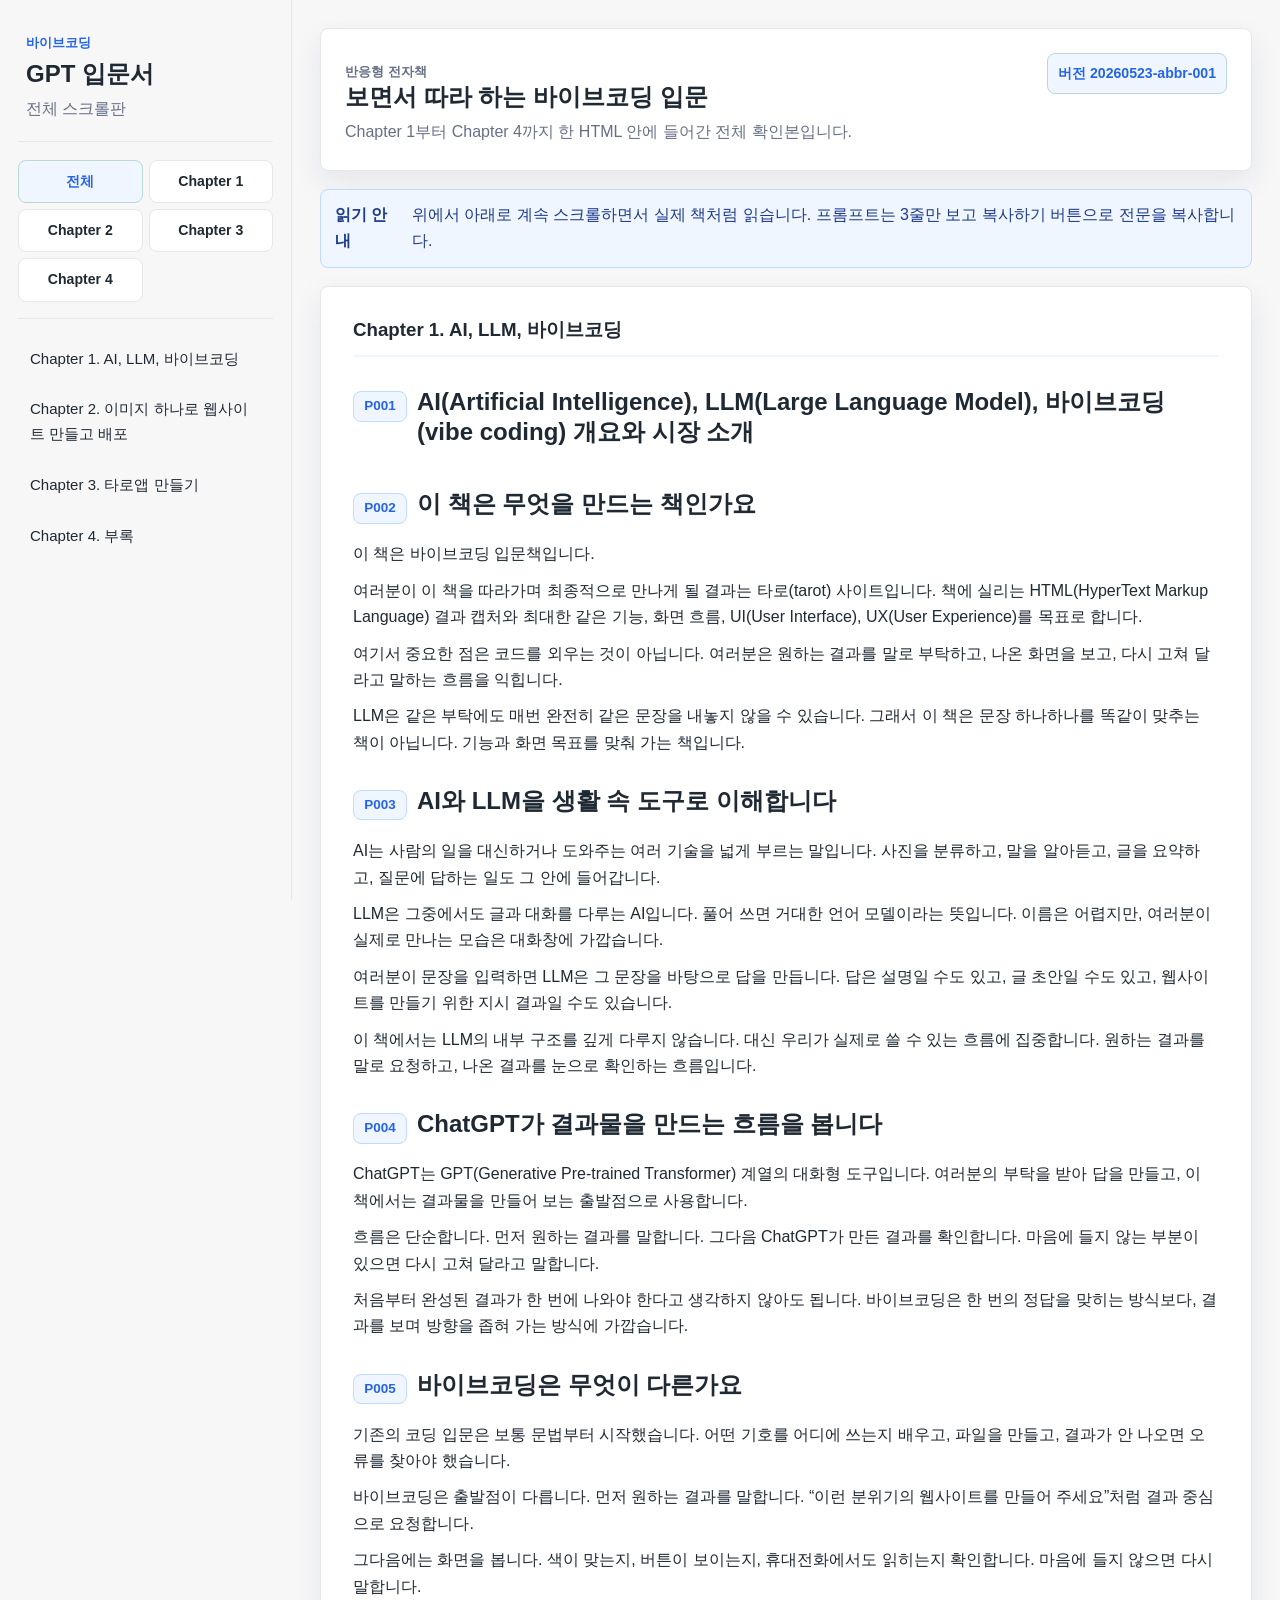
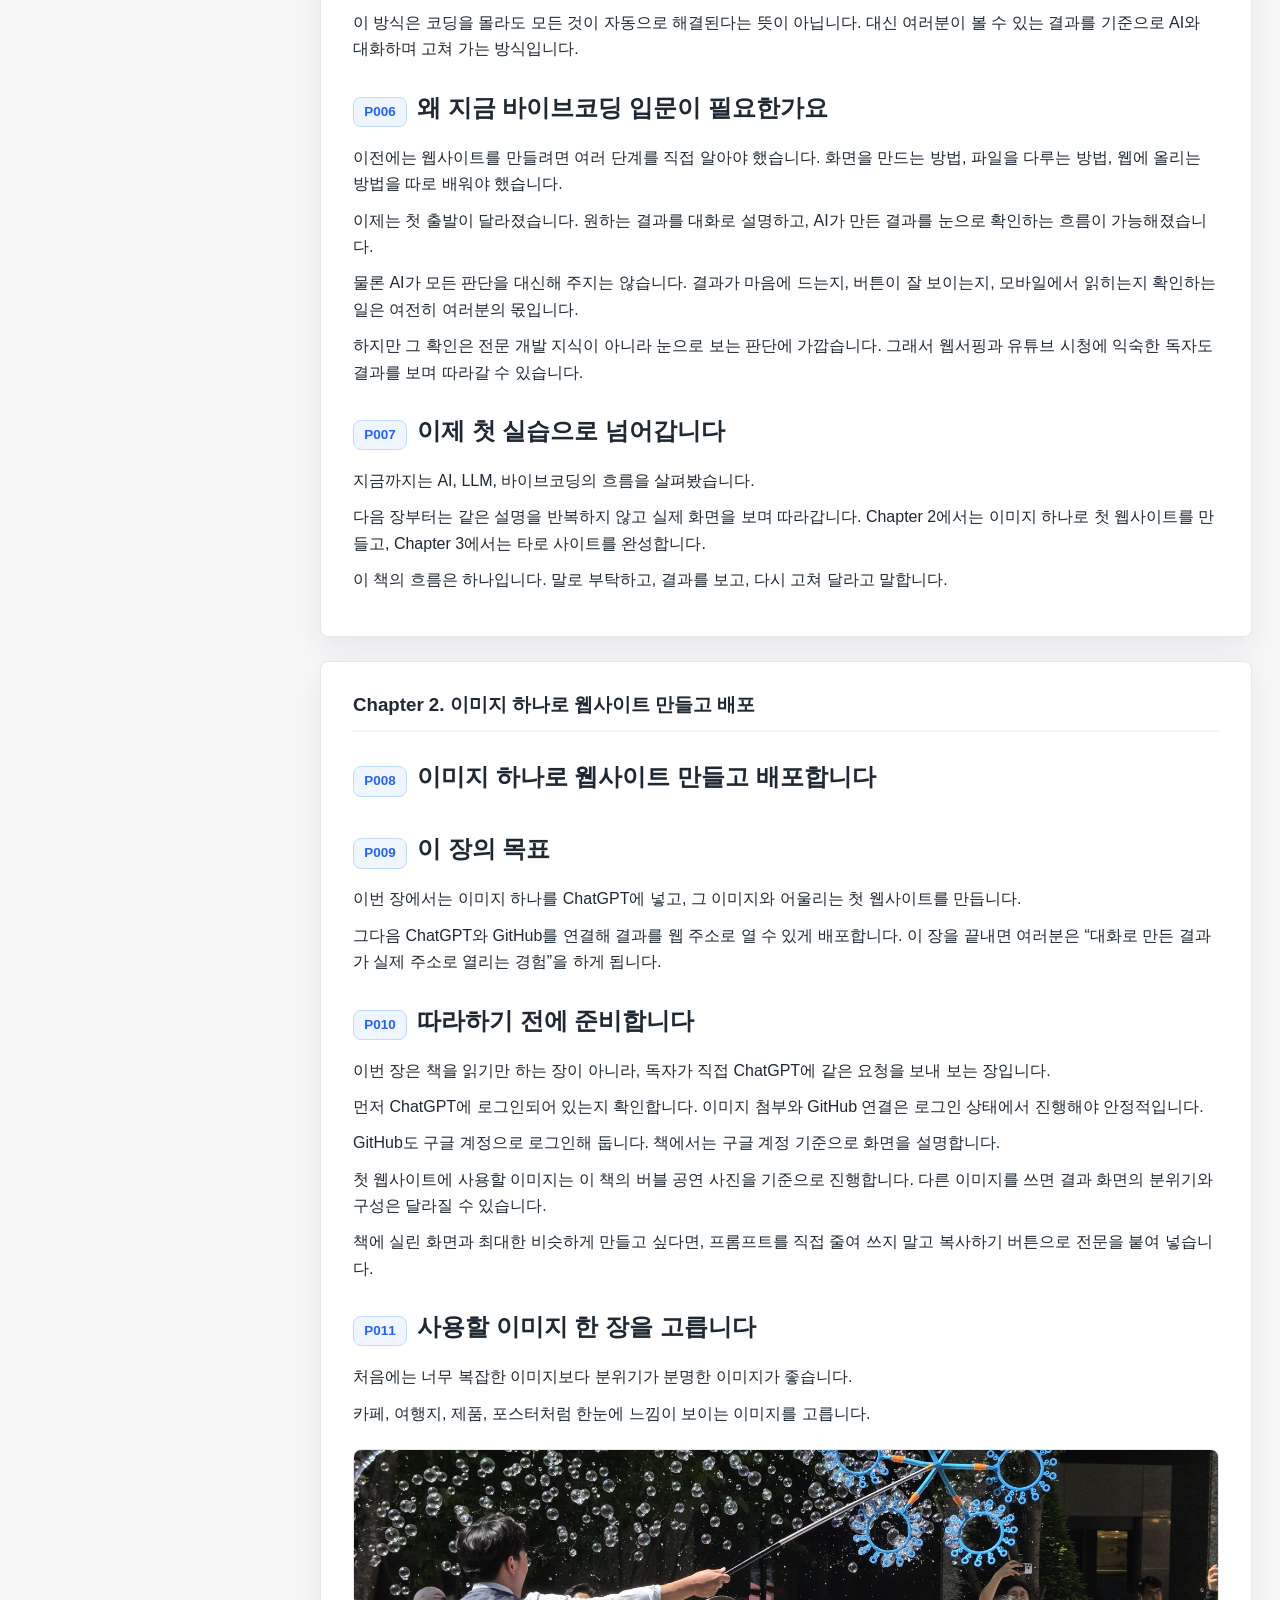
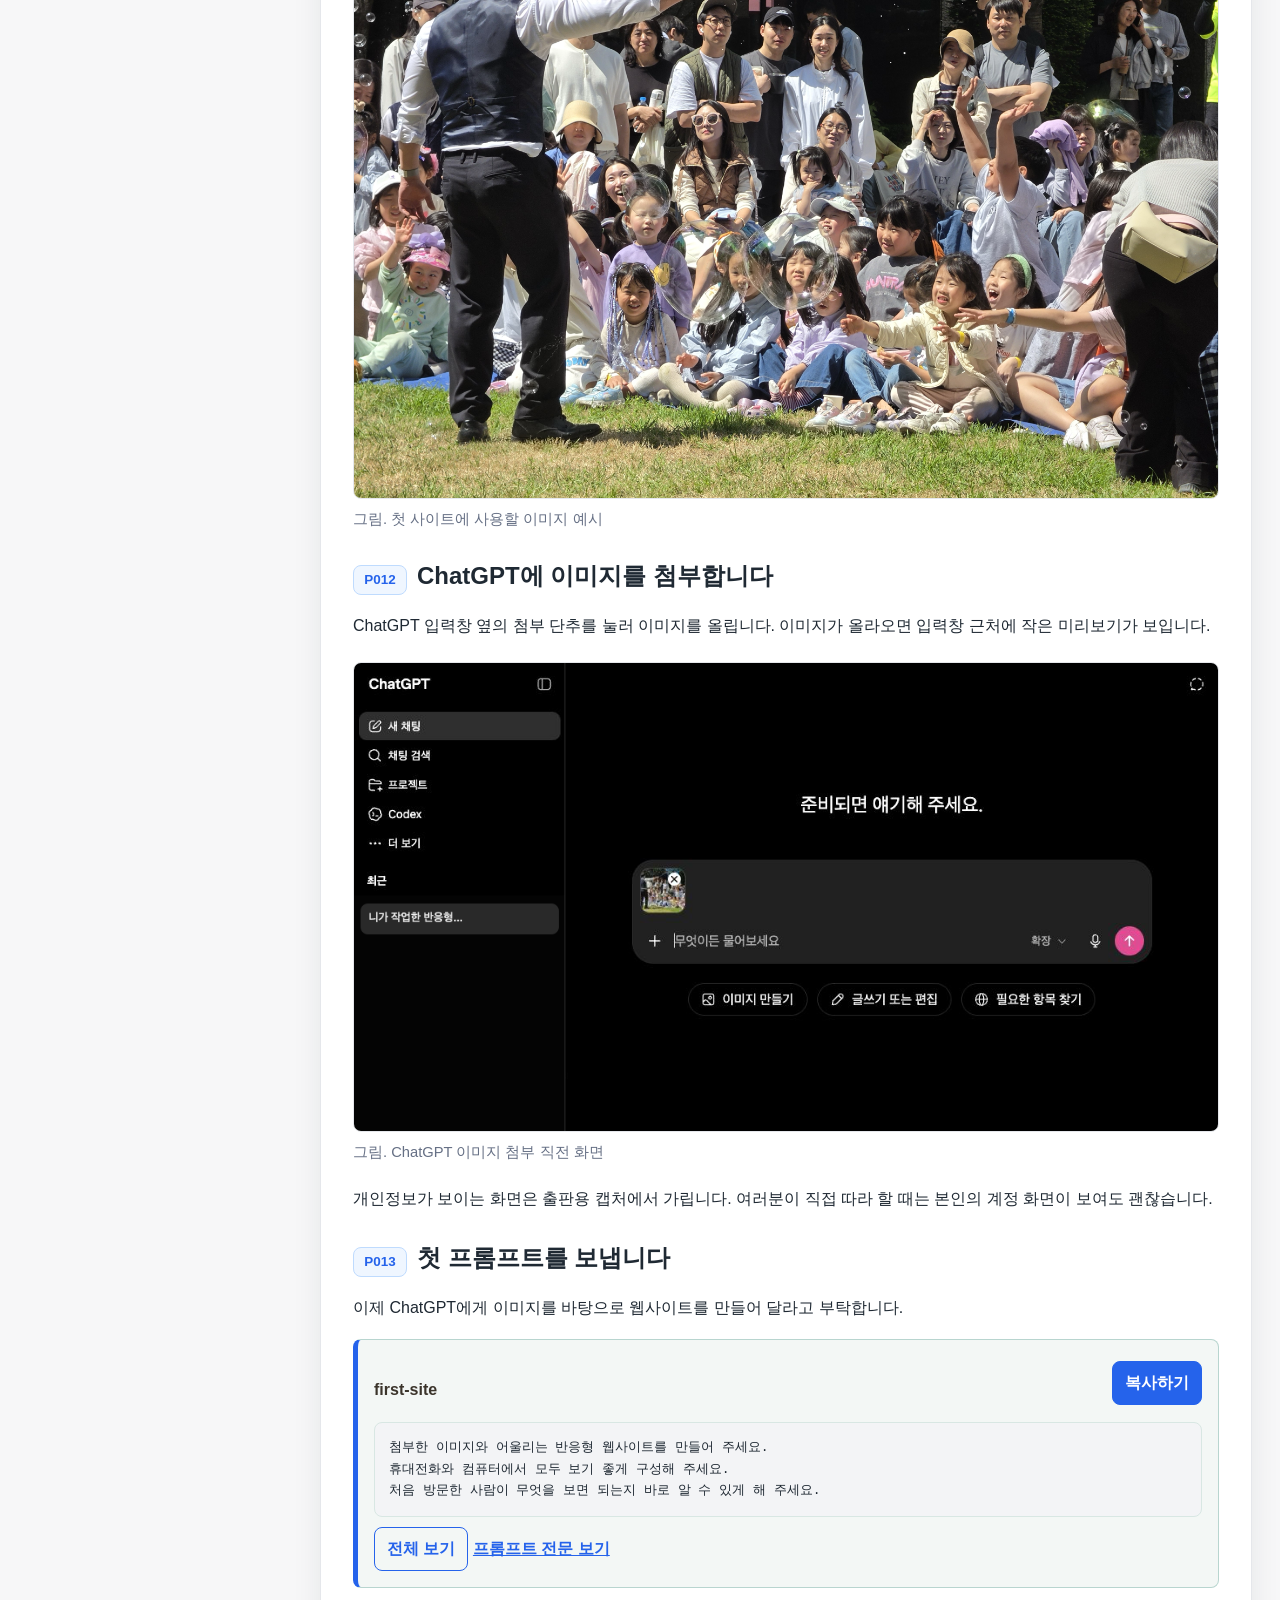
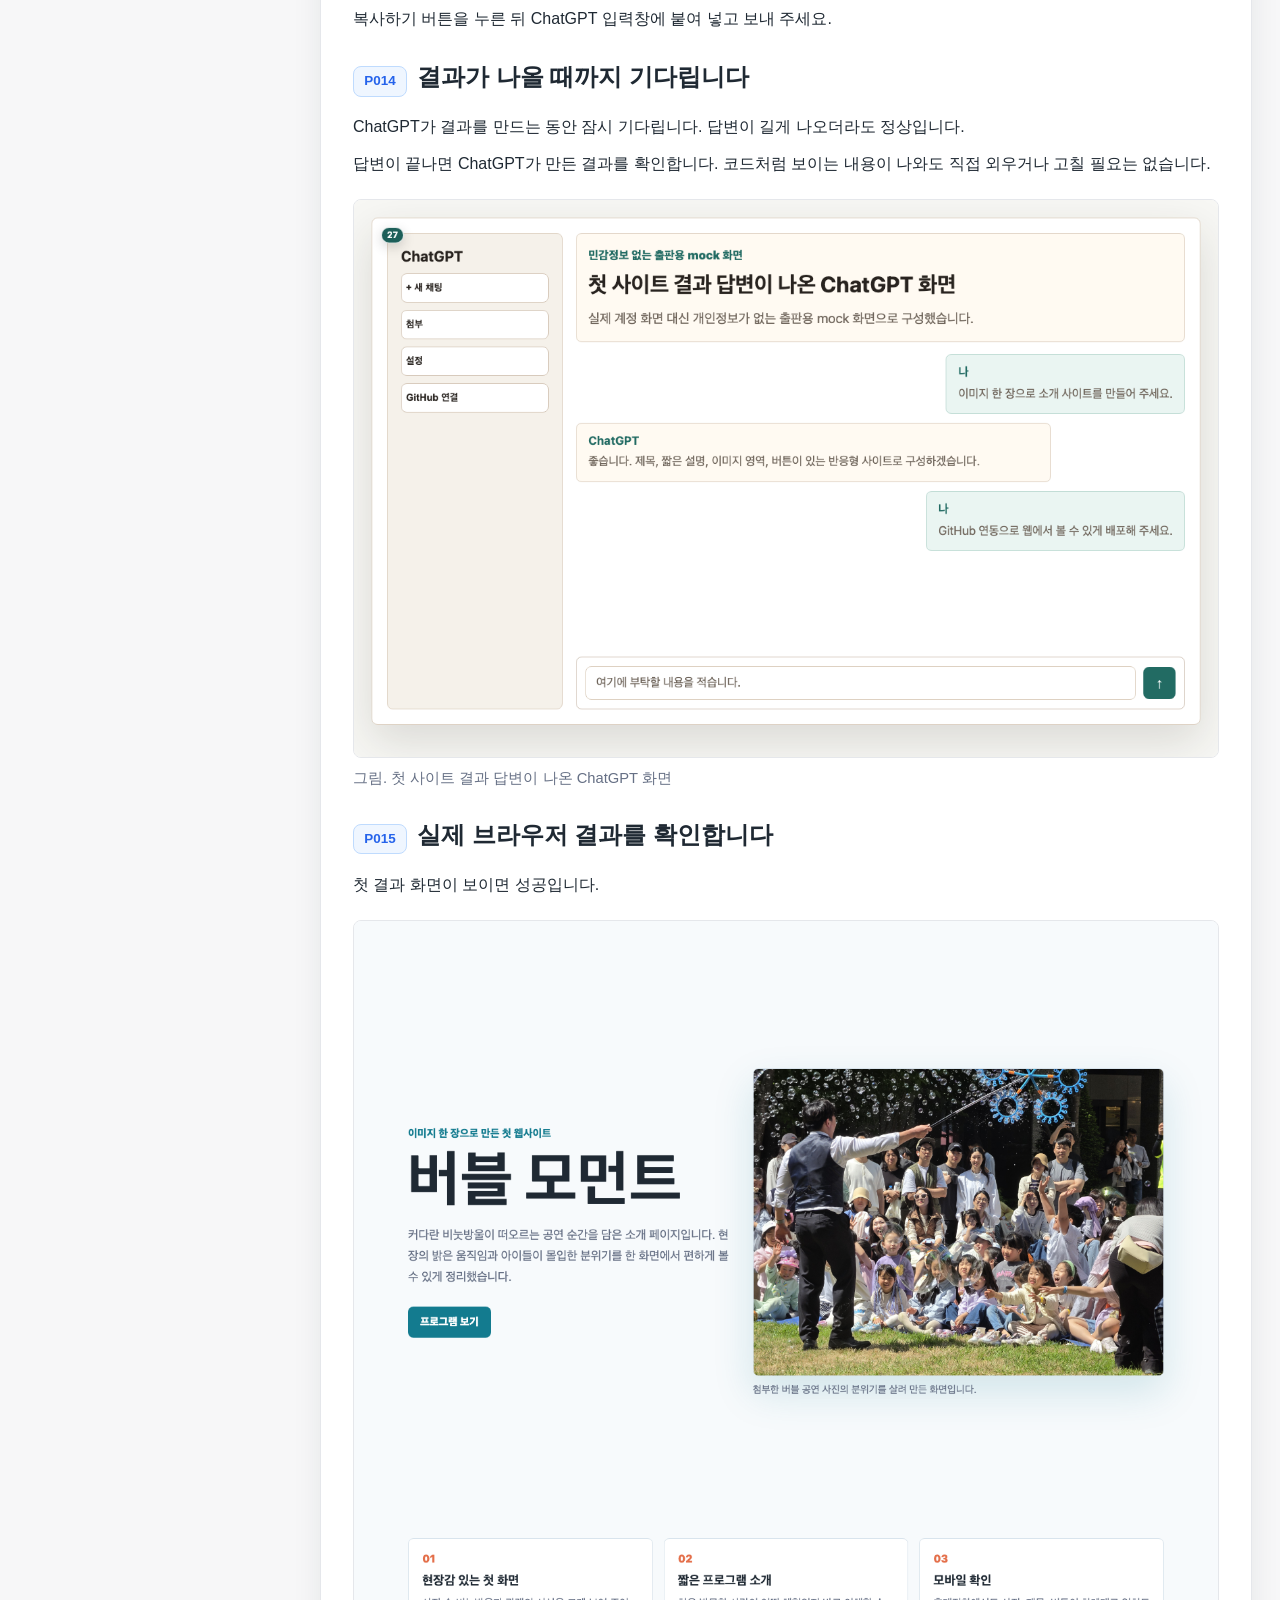
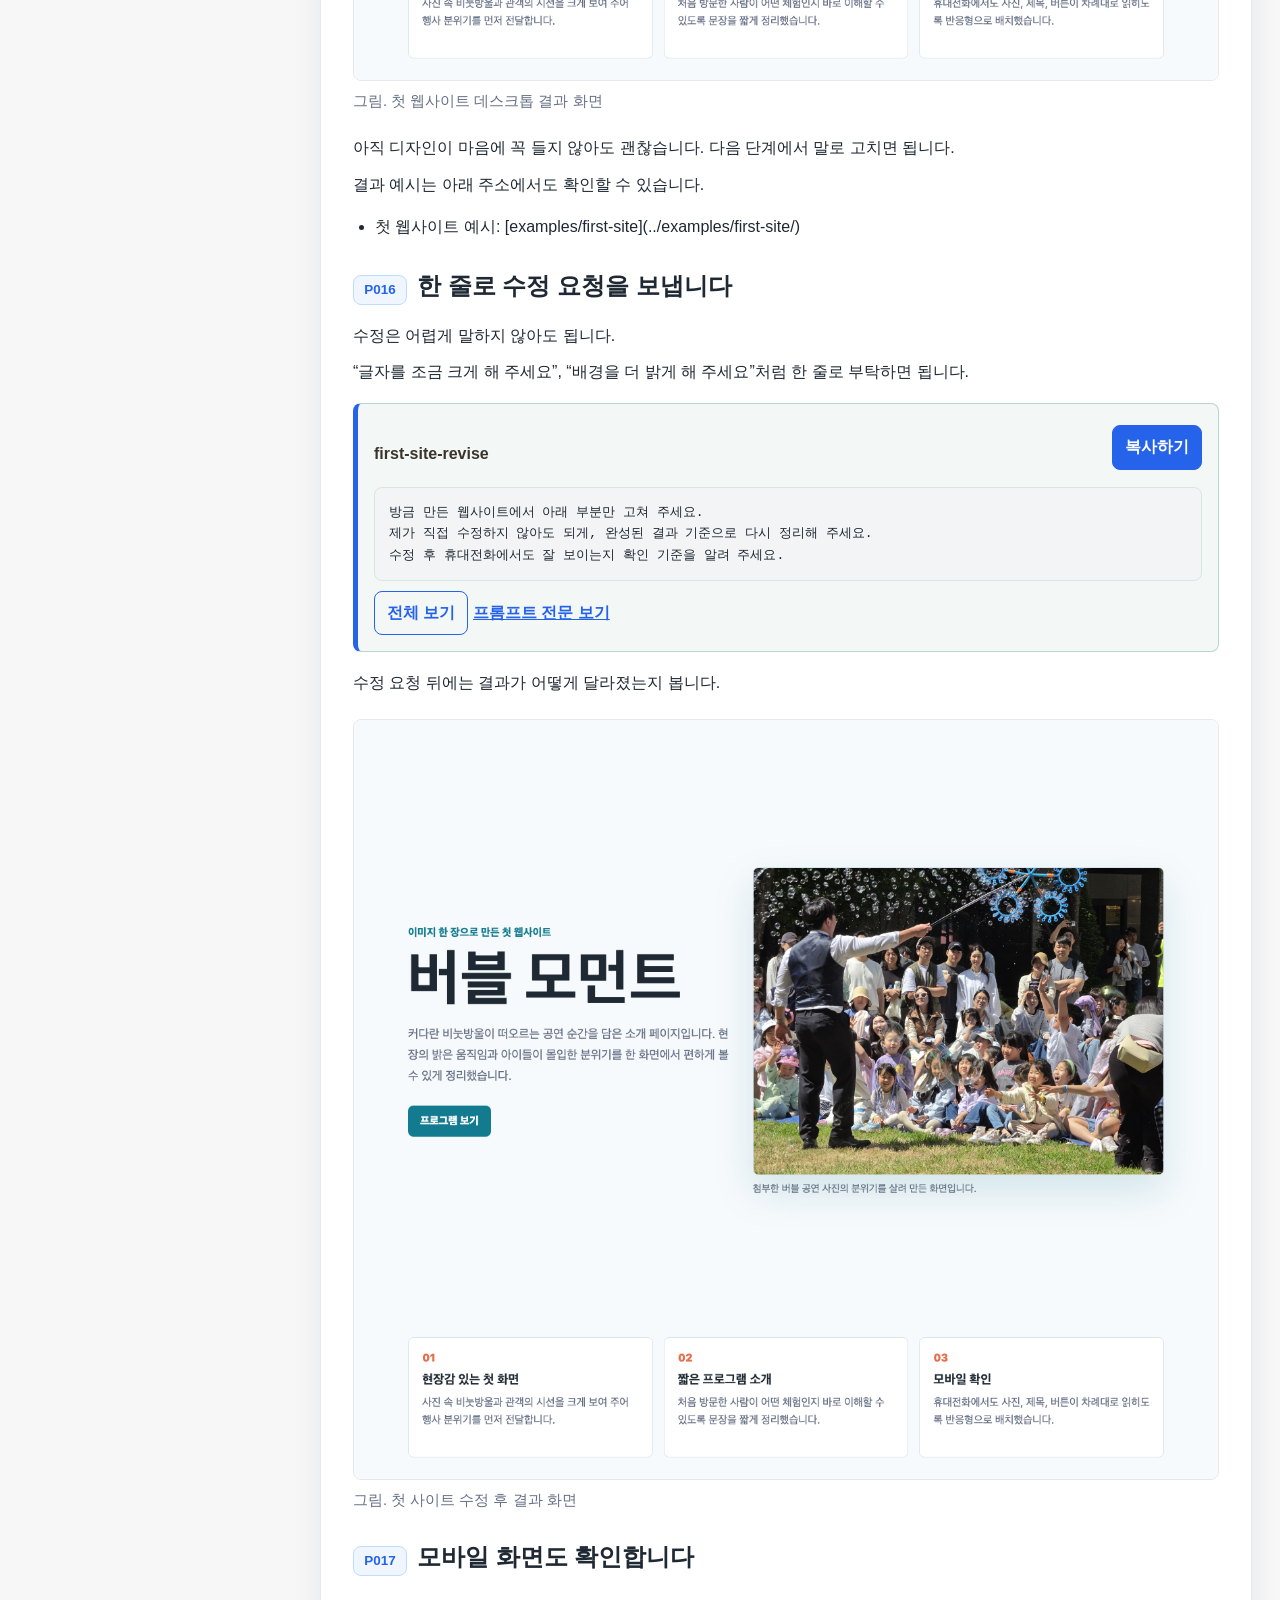
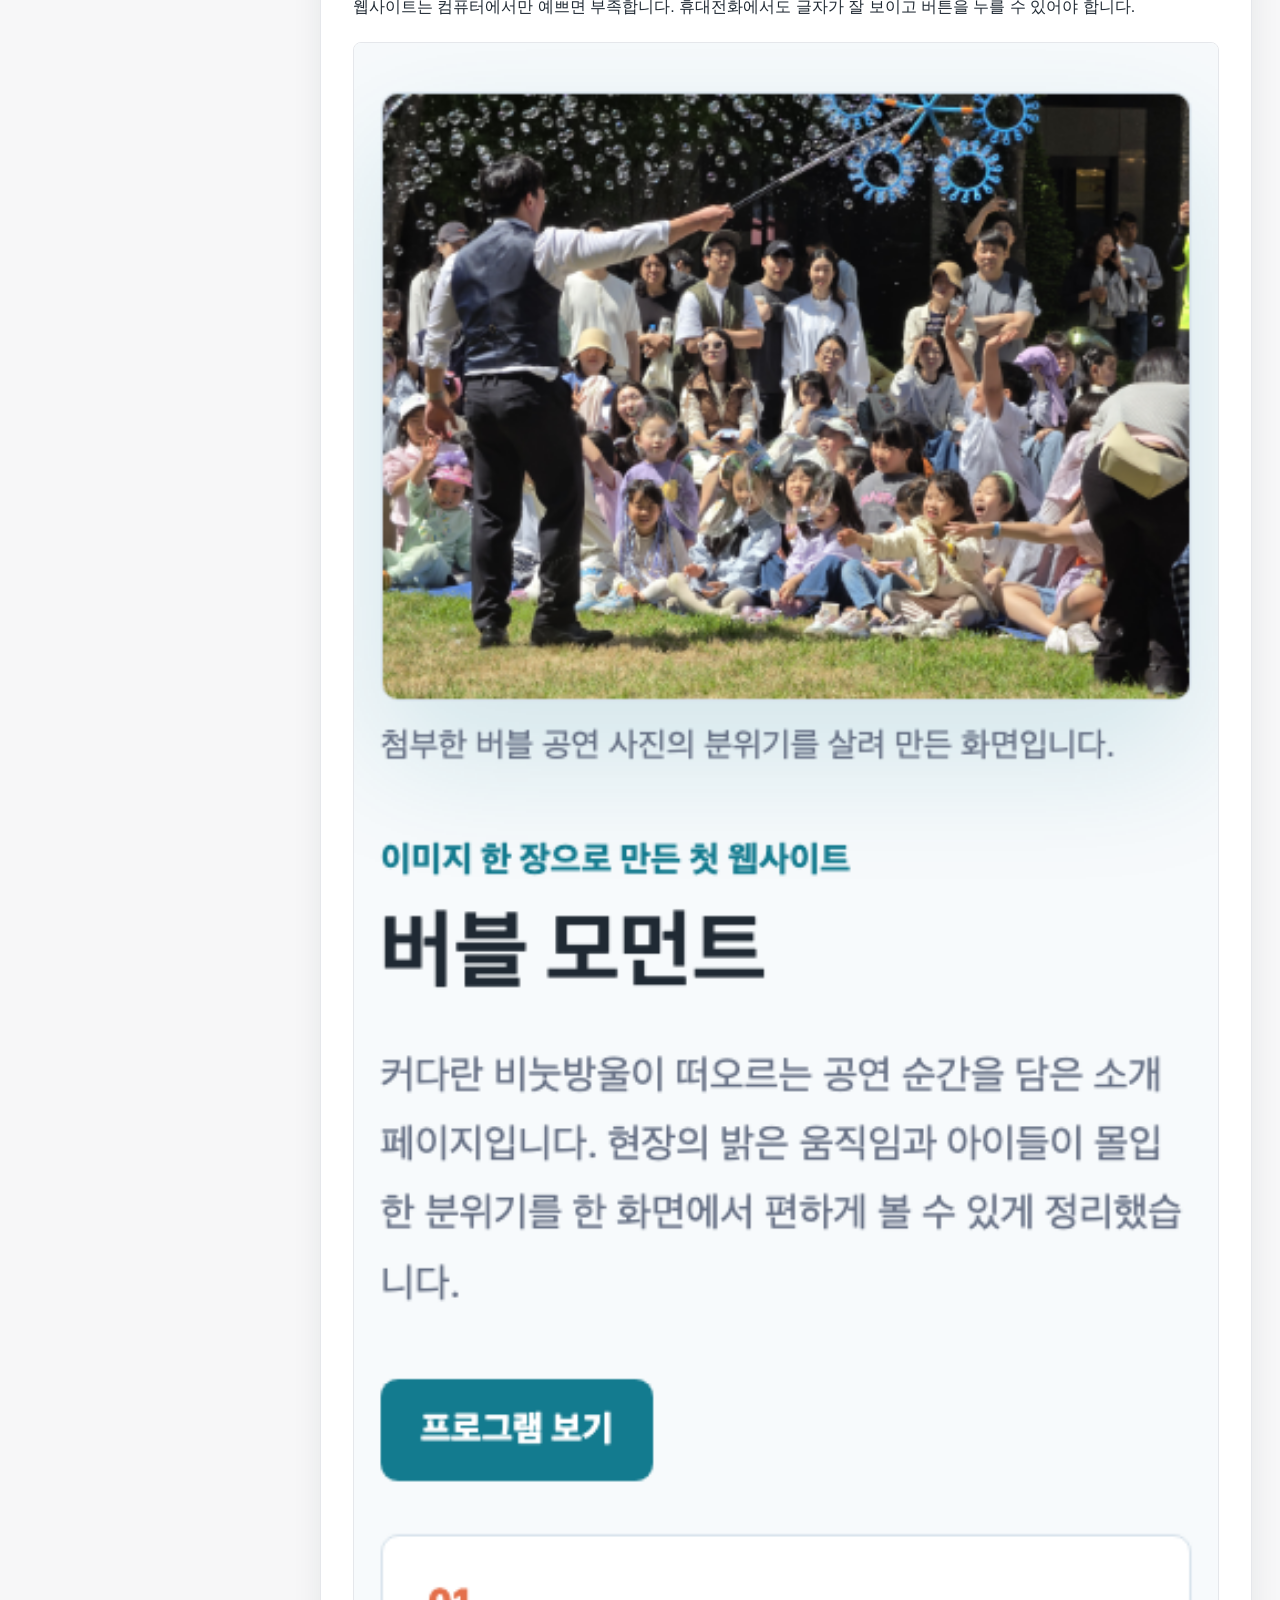
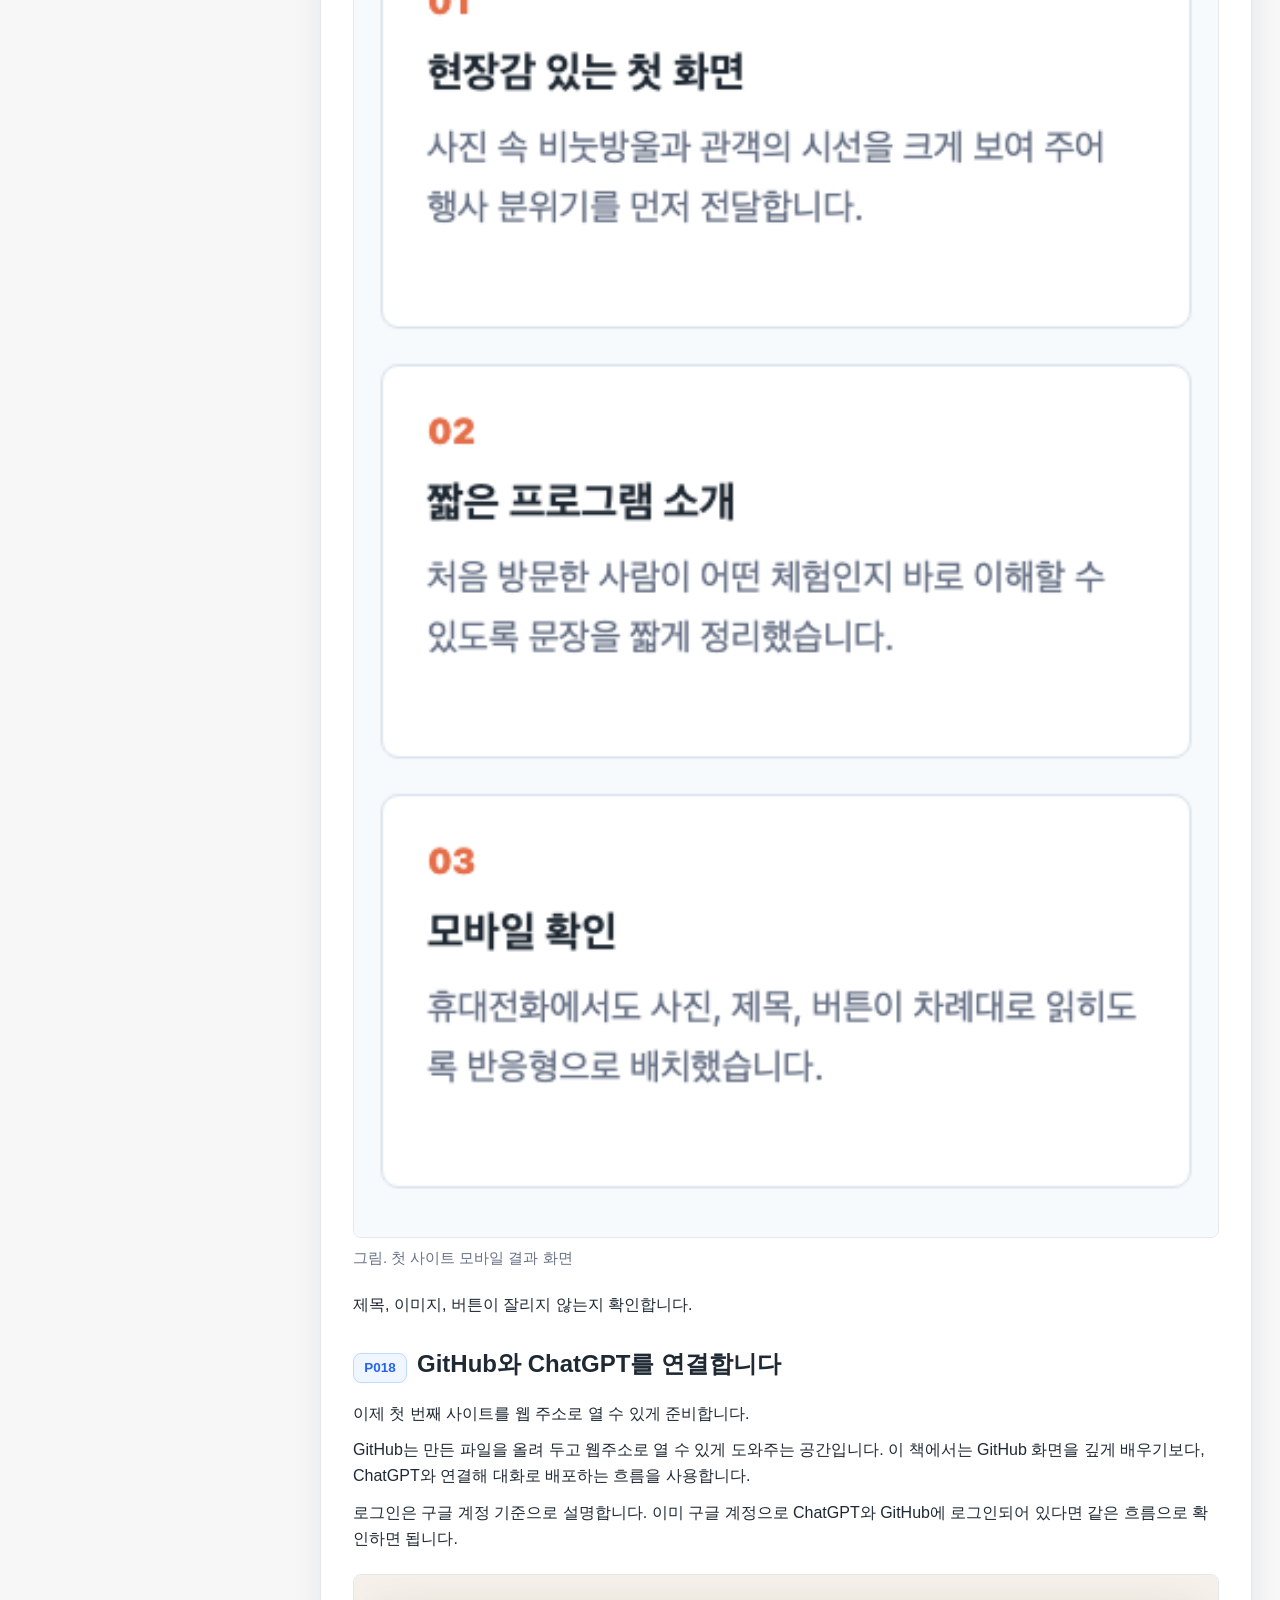
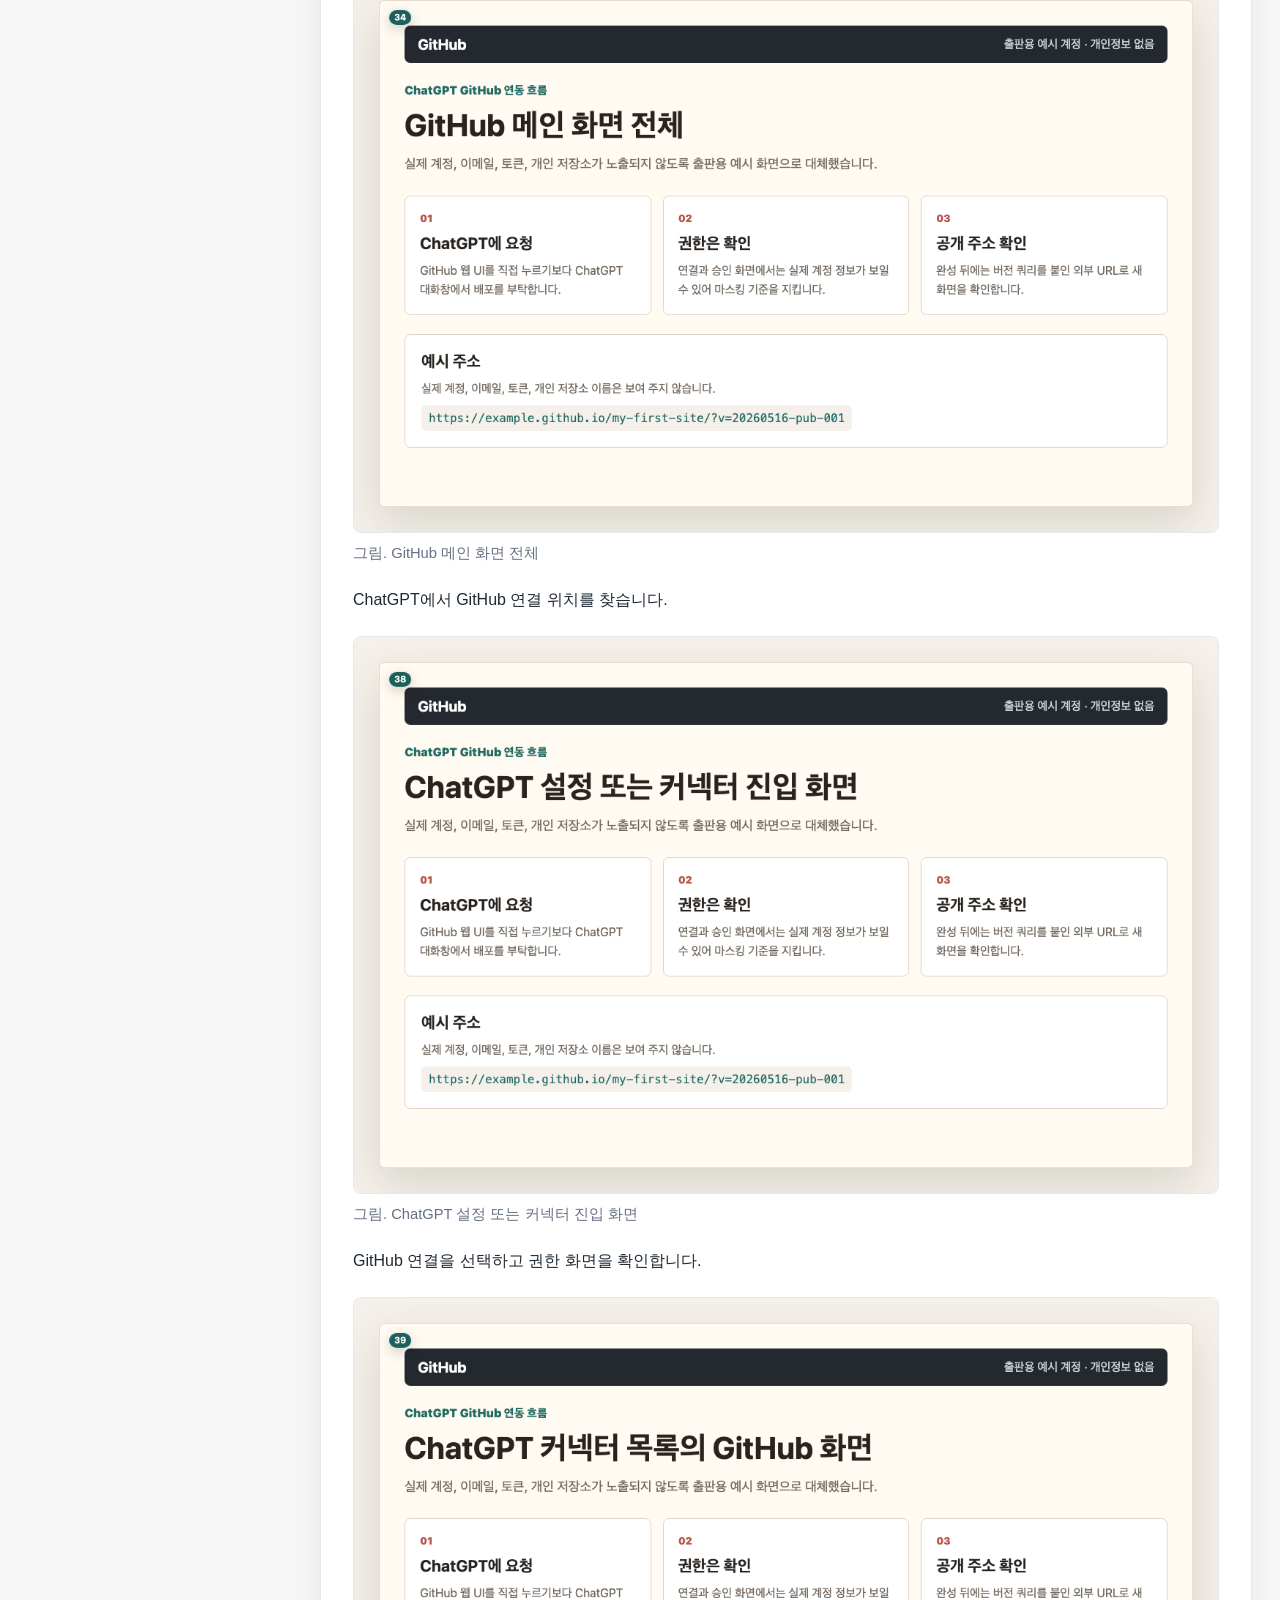
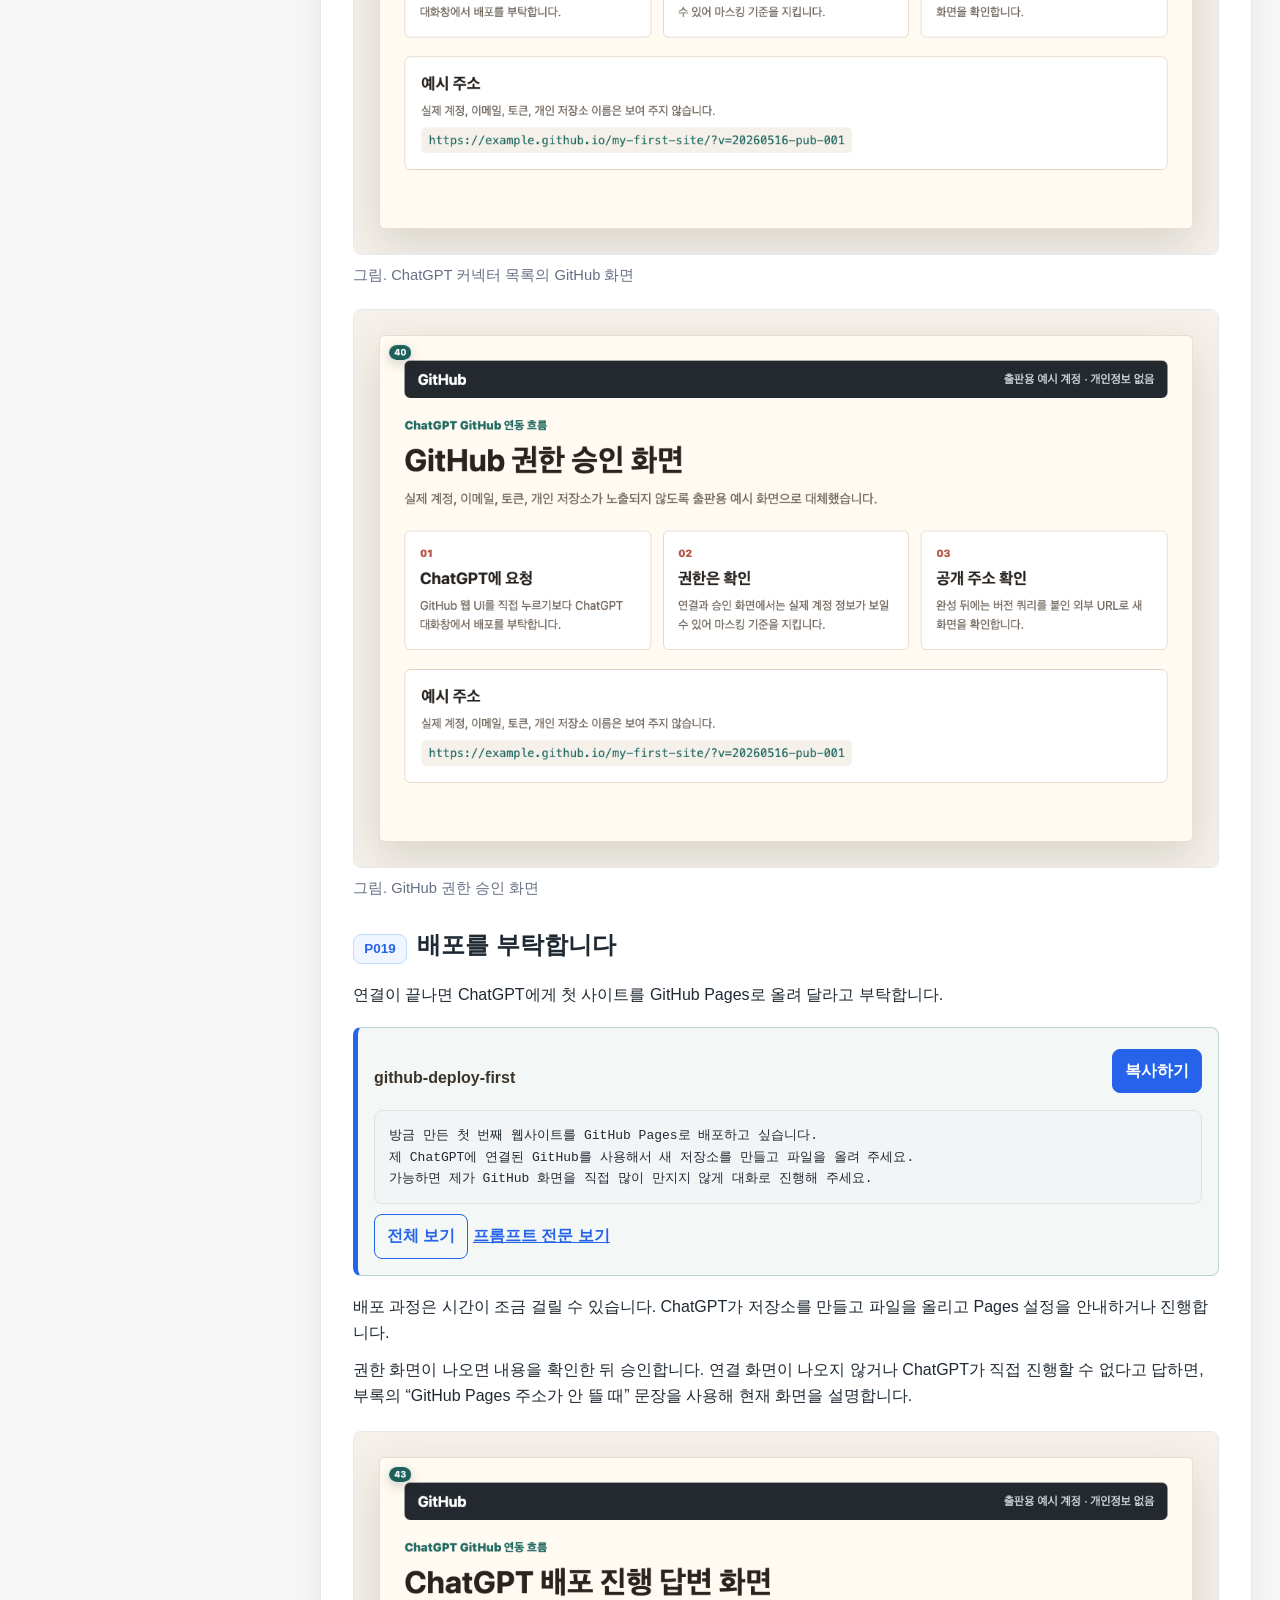
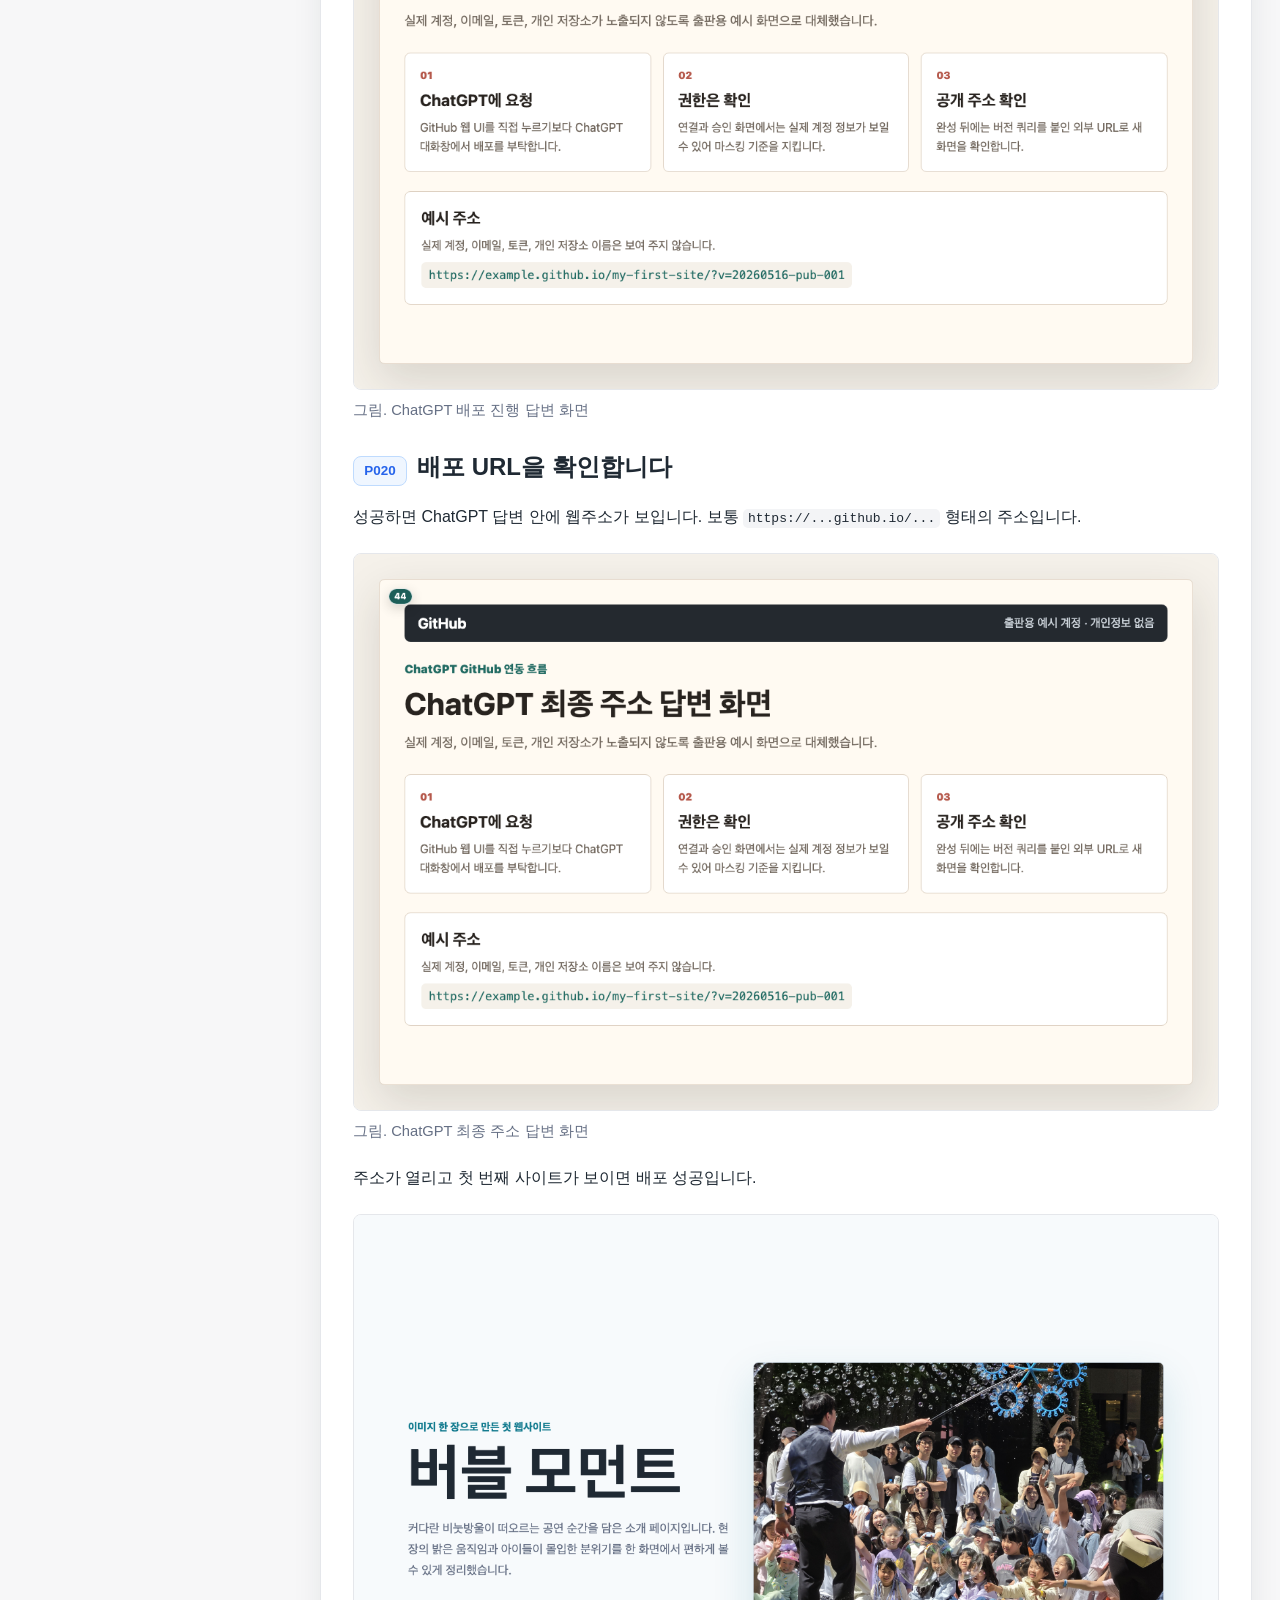
==== commit ba44fc9a: "style: reduce repeated term expansions" ====
--- a/webbook/index.html
+++ b/webbook/index.html
@@ -6,27 +6,27 @@
     <meta http-equiv="Cache-Control" content="no-cache, no-store, must-revalidate">
     <meta http-equiv="Pragma" content="no-cache">
     <meta http-equiv="Expires" content="0">
-    <title>보면서 따라 하는 바이브코딩(vibe coding) 입문 - 전체 스크롤판</title>
-    <link rel="stylesheet" href="./assets/book.css?v=20260521-chapter-split-001">
+    <title>보면서 따라 하는 바이브코딩 입문 - 전체 스크롤판</title>
+    <link rel="stylesheet" href="./assets/book.css?v=20260523-abbr-001">
   </head>
   <body>
-    <!-- build: 20260521-chapter-split-001 -->
+    <!-- build: 20260523-abbr-001 -->
     <a class="skip-link" href="#book-content">본문으로 바로가기</a>
     <div class="app-shell">
       <aside class="book-sidebar" aria-label="전자책 목차">
         <div class="brand-block">
-          <p class="series-label">바이브코딩(vibe coding)</p>
-          <h1>GPT(Generative Pre-trained Transformer) 입문서</h1>
+          <p class="series-label">바이브코딩</p>
+          <h1>GPT 입문서</h1>
           <p>전체 스크롤판</p>
         </div>
-        <nav class="mode-nav" aria-label="보기 방식"><a class="is-active" href="./index.html?v=20260521-chapter-split-001">전체</a>
-<a class="" href="./chapter1.html?v=20260521-chapter-split-001">Chapter 1</a>
-<a class="" href="./chapter2.html?v=20260521-chapter-split-001">Chapter 2</a>
-<a class="" href="./chapter3.html?v=20260521-chapter-split-001">Chapter 3</a>
-<a class="" href="./chapter4.html?v=20260521-chapter-split-001">Chapter 4</a></nav>
-        <nav id="chapter-nav" class="chapter-nav"><a class="" href="#chapter-01_chapter1">Chapter 1. AI(Artificial Intelligence), LLM(Large Language Model), 바이브코딩(vibe coding)</a>
+        <nav class="mode-nav" aria-label="보기 방식"><a class="is-active" href="./index.html?v=20260523-abbr-001">전체</a>
+<a class="" href="./chapter1.html?v=20260523-abbr-001">Chapter 1</a>
+<a class="" href="./chapter2.html?v=20260523-abbr-001">Chapter 2</a>
+<a class="" href="./chapter3.html?v=20260523-abbr-001">Chapter 3</a>
+<a class="" href="./chapter4.html?v=20260523-abbr-001">Chapter 4</a></nav>
+        <nav id="chapter-nav" class="chapter-nav"><a class="" href="#chapter-01_chapter1">Chapter 1. AI, LLM, 바이브코딩</a>
 <a class="" href="#chapter-02_chapter2">Chapter 2. 이미지 하나로 웹사이트 만들고 배포</a>
-<a class="" href="#chapter-03_chapter3">Chapter 3. 타로(tarot)앱 만들기</a>
+<a class="" href="#chapter-03_chapter3">Chapter 3. 타로앱 만들기</a>
 <a class="" href="#chapter-04_chapter4">Chapter 4. 부록</a></nav>
       </aside>
 
@@ -34,21 +34,21 @@
         <header class="book-header">
           <div>
             <p class="eyebrow">반응형 전자책</p>
-            <h2>보면서 따라 하는 바이브코딩(vibe coding) 입문</h2>
-            <p>Chapter 1부터 Chapter 4까지 한 HTML(HyperText Markup Language) 안에 들어간 전체 확인본입니다.</p>
+            <h2>보면서 따라 하는 바이브코딩 입문</h2>
+            <p>Chapter 1부터 Chapter 4까지 한 HTML 안에 들어간 전체 확인본입니다.</p>
           </div>
-          <div class="build-badge" aria-label="빌드 번호">버전 20260521-chapter-split-001</div>
+          <div class="build-badge" aria-label="빌드 번호">버전 20260523-abbr-001</div>
         </header>
 
         <section class="reader-note" aria-label="읽기 안내">
           <strong>읽기 안내</strong>
-          <span>위에서 아래로 계속 스크롤하면서 실제 책처럼 읽습니다. 프롬프트(prompt)는 3줄만 보고 복사하기 버튼으로 전문을 복사합니다.</span>
+          <span>위에서 아래로 계속 스크롤하면서 실제 책처럼 읽습니다. 프롬프트는 3줄만 보고 복사하기 버튼으로 전문을 복사합니다.</span>
         </section>
 
         <article id="book-content" class="book-content">
 
     <section id="chapter-01_chapter1" class="chapter" data-chapter="01_chapter1">
-      <h1>Chapter 1. AI(Artificial Intelligence), LLM(Large Language Model), 바이브코딩(vibe coding)</h1>
+      <h1>Chapter 1. AI, LLM, 바이브코딩</h1>
       
     <div class="page-heading" id="page-001">
       <a class="page-number" href="#page-001" aria-label="P001">P001</a>
@@ -61,48 +61,48 @@
       <h2>이 책은 무엇을 만드는 책인가요</h2>
     </div>
   
-<p>이 책은 바이브코딩(vibe coding) 입문책입니다.</p>
-<p>여러분이 이 책을 따라가며 최종적으로 만나게 될 결과는 타로(tarot) 사이트입니다. 책에 실리는 HTML(HyperText Markup Language) 결과 캡처(capture)와 최대한 같은 기능, 화면 흐름, UI(User Interface), UX(User Experience)를 목표로 합니다.</p>
+<p>이 책은 바이브코딩 입문책입니다.</p>
+<p>여러분이 이 책을 따라가며 최종적으로 만나게 될 결과는 타로(tarot) 사이트입니다. 책에 실리는 HTML(HyperText Markup Language) 결과 캡처와 최대한 같은 기능, 화면 흐름, UI(User Interface), UX(User Experience)를 목표로 합니다.</p>
 <p>여기서 중요한 점은 코드를 외우는 것이 아닙니다. 여러분은 원하는 결과를 말로 부탁하고, 나온 화면을 보고, 다시 고쳐 달라고 말하는 흐름을 익힙니다.</p>
-<p>LLM(Large Language Model)은 같은 부탁에도 매번 완전히 같은 문장을 내놓지 않을 수 있습니다. 그래서 이 책은 문장 하나하나를 똑같이 맞추는 책이 아닙니다. 기능과 화면 목표를 맞춰 가는 책입니다.</p>
+<p>LLM은 같은 부탁에도 매번 완전히 같은 문장을 내놓지 않을 수 있습니다. 그래서 이 책은 문장 하나하나를 똑같이 맞추는 책이 아닙니다. 기능과 화면 목표를 맞춰 가는 책입니다.</p>
 
     <div class="page-heading" id="page-003">
       <a class="page-number" href="#page-003" aria-label="P003">P003</a>
-      <h2>AI(Artificial Intelligence)와 LLM(Large Language Model)을 생활 속 도구로 이해합니다</h2>
-    </div>
-  
-<p>AI(Artificial Intelligence)는 사람의 일을 대신하거나 도와주는 여러 기술을 넓게 부르는 말입니다. 사진을 분류하고, 말을 알아듣고, 글을 요약하고, 질문에 답하는 일도 그 안에 들어갑니다.</p>
-<p>LLM(Large Language Model)은 그중에서도 글과 대화를 다루는 AI(Artificial Intelligence)입니다. 풀어 쓰면 거대한 언어 모델이라는 뜻입니다. 이름은 어렵지만, 여러분이 실제로 만나는 모습은 대화창에 가깝습니다.</p>
-<p>여러분이 문장을 입력하면 LLM(Large Language Model)은 그 문장을 바탕으로 답을 만듭니다. 답은 설명일 수도 있고, 글 초안일 수도 있고, 웹사이트를 만들기 위한 지시 결과일 수도 있습니다.</p>
-<p>이 책에서는 LLM(Large Language Model)의 내부 구조를 깊게 다루지 않습니다. 대신 우리가 실제로 쓸 수 있는 흐름에 집중합니다. 원하는 결과를 말로 요청하고, 나온 결과를 눈으로 확인하는 흐름입니다.</p>
+      <h2>AI와 LLM을 생활 속 도구로 이해합니다</h2>
+    </div>
+  
+<p>AI는 사람의 일을 대신하거나 도와주는 여러 기술을 넓게 부르는 말입니다. 사진을 분류하고, 말을 알아듣고, 글을 요약하고, 질문에 답하는 일도 그 안에 들어갑니다.</p>
+<p>LLM은 그중에서도 글과 대화를 다루는 AI입니다. 풀어 쓰면 거대한 언어 모델이라는 뜻입니다. 이름은 어렵지만, 여러분이 실제로 만나는 모습은 대화창에 가깝습니다.</p>
+<p>여러분이 문장을 입력하면 LLM은 그 문장을 바탕으로 답을 만듭니다. 답은 설명일 수도 있고, 글 초안일 수도 있고, 웹사이트를 만들기 위한 지시 결과일 수도 있습니다.</p>
+<p>이 책에서는 LLM의 내부 구조를 깊게 다루지 않습니다. 대신 우리가 실제로 쓸 수 있는 흐름에 집중합니다. 원하는 결과를 말로 요청하고, 나온 결과를 눈으로 확인하는 흐름입니다.</p>
 
     <div class="page-heading" id="page-004">
       <a class="page-number" href="#page-004" aria-label="P004">P004</a>
       <h2>ChatGPT가 결과물을 만드는 흐름을 봅니다</h2>
     </div>
   
-<p>ChatGPT는 여러분의 부탁을 받아 답을 만드는 대화형 도구입니다. 이 책에서는 ChatGPT를 설명을 듣는 곳으로만 쓰지 않습니다. 결과물을 만들어 보는 출발점으로 사용합니다.</p>
+<p>ChatGPT는 GPT(Generative Pre-trained Transformer) 계열의 대화형 도구입니다. 여러분의 부탁을 받아 답을 만들고, 이 책에서는 결과물을 만들어 보는 출발점으로 사용합니다.</p>
 <p>흐름은 단순합니다. 먼저 원하는 결과를 말합니다. 그다음 ChatGPT가 만든 결과를 확인합니다. 마음에 들지 않는 부분이 있으면 다시 고쳐 달라고 말합니다.</p>
-<p>처음부터 완성된 결과가 한 번에 나와야 한다고 생각하지 않아도 됩니다. 바이브코딩(vibe coding)은 한 번의 정답을 맞히는 방식보다, 결과를 보며 방향을 좁혀 가는 방식에 가깝습니다.</p>
+<p>처음부터 완성된 결과가 한 번에 나와야 한다고 생각하지 않아도 됩니다. 바이브코딩은 한 번의 정답을 맞히는 방식보다, 결과를 보며 방향을 좁혀 가는 방식에 가깝습니다.</p>
 
     <div class="page-heading" id="page-005">
       <a class="page-number" href="#page-005" aria-label="P005">P005</a>
-      <h2>바이브코딩(vibe coding)은 무엇이 다른가요</h2>
+      <h2>바이브코딩은 무엇이 다른가요</h2>
     </div>
   
 <p>기존의 코딩 입문은 보통 문법부터 시작했습니다. 어떤 기호를 어디에 쓰는지 배우고, 파일을 만들고, 결과가 안 나오면 오류를 찾아야 했습니다.</p>
-<p>바이브코딩(vibe coding)은 출발점이 다릅니다. 먼저 원하는 결과를 말합니다. “이런 분위기의 웹사이트를 만들어 주세요”처럼 결과 중심으로 요청합니다.</p>
+<p>바이브코딩은 출발점이 다릅니다. 먼저 원하는 결과를 말합니다. “이런 분위기의 웹사이트를 만들어 주세요”처럼 결과 중심으로 요청합니다.</p>
 <p>그다음에는 화면을 봅니다. 색이 맞는지, 버튼이 보이는지, 휴대전화에서도 읽히는지 확인합니다. 마음에 들지 않으면 다시 말합니다.</p>
-<p>이 방식은 코딩을 몰라도 모든 것이 자동으로 해결된다는 뜻이 아닙니다. 대신 여러분이 볼 수 있는 결과를 기준으로 AI(Artificial Intelligence)와 대화하며 고쳐 가는 방식입니다.</p>
+<p>이 방식은 코딩을 몰라도 모든 것이 자동으로 해결된다는 뜻이 아닙니다. 대신 여러분이 볼 수 있는 결과를 기준으로 AI와 대화하며 고쳐 가는 방식입니다.</p>
 
     <div class="page-heading" id="page-006">
       <a class="page-number" href="#page-006" aria-label="P006">P006</a>
-      <h2>왜 지금 바이브코딩(vibe coding) 입문이 필요한가요</h2>
+      <h2>왜 지금 바이브코딩 입문이 필요한가요</h2>
     </div>
   
 <p>이전에는 웹사이트를 만들려면 여러 단계를 직접 알아야 했습니다. 화면을 만드는 방법, 파일을 다루는 방법, 웹에 올리는 방법을 따로 배워야 했습니다.</p>
-<p>이제는 첫 출발이 달라졌습니다. 원하는 결과를 대화로 설명하고, AI(Artificial Intelligence)가 만든 결과를 눈으로 확인하는 흐름이 가능해졌습니다.</p>
-<p>물론 AI(Artificial Intelligence)가 모든 판단을 대신해 주지는 않습니다. 결과가 마음에 드는지, 버튼이 잘 보이는지, 모바일(mobile)에서 읽히는지 확인하는 일은 여전히 여러분의 몫입니다.</p>
+<p>이제는 첫 출발이 달라졌습니다. 원하는 결과를 대화로 설명하고, AI가 만든 결과를 눈으로 확인하는 흐름이 가능해졌습니다.</p>
+<p>물론 AI가 모든 판단을 대신해 주지는 않습니다. 결과가 마음에 드는지, 버튼이 잘 보이는지, 모바일에서 읽히는지 확인하는 일은 여전히 여러분의 몫입니다.</p>
 <p>하지만 그 확인은 전문 개발 지식이 아니라 눈으로 보는 판단에 가깝습니다. 그래서 웹서핑과 유튜브 시청에 익숙한 독자도 결과를 보며 따라갈 수 있습니다.</p>
 
     <div class="page-heading" id="page-007">
@@ -110,8 +110,8 @@
       <h2>이제 첫 실습으로 넘어갑니다</h2>
     </div>
   
-<p>지금까지는 AI(Artificial Intelligence), LLM(Large Language Model), 바이브코딩(vibe coding)의 흐름을 살펴봤습니다.</p>
-<p>다음 장부터는 같은 설명을 반복하지 않고 실제 화면을 보며 따라갑니다. Chapter 2에서는 이미지 하나로 첫 웹사이트를 만들고, Chapter 3에서는 타로(tarot) 사이트를 완성합니다.</p>
+<p>지금까지는 AI, LLM, 바이브코딩의 흐름을 살펴봤습니다.</p>
+<p>다음 장부터는 같은 설명을 반복하지 않고 실제 화면을 보며 따라갑니다. Chapter 2에서는 이미지 하나로 첫 웹사이트를 만들고, Chapter 3에서는 타로 사이트를 완성합니다.</p>
 <p>이 책의 흐름은 하나입니다. 말로 부탁하고, 결과를 보고, 다시 고쳐 달라고 말합니다.</p>
     </section>
   
@@ -140,9 +140,9 @@
   
 <p>이번 장은 책을 읽기만 하는 장이 아니라, 독자가 직접 ChatGPT에 같은 요청을 보내 보는 장입니다.</p>
 <p>먼저 ChatGPT에 로그인되어 있는지 확인합니다. 이미지 첨부와 GitHub 연결은 로그인 상태에서 진행해야 안정적입니다.</p>
-<p>GitHub도 구글(Google) 계정으로 로그인해 둡니다. 책에서는 구글(Google) 계정 기준으로 화면을 설명합니다.</p>
+<p>GitHub도 구글 계정으로 로그인해 둡니다. 책에서는 구글 계정 기준으로 화면을 설명합니다.</p>
 <p>첫 웹사이트에 사용할 이미지는 이 책의 버블 공연 사진을 기준으로 진행합니다. 다른 이미지를 쓰면 결과 화면의 분위기와 구성은 달라질 수 있습니다.</p>
-<p>책에 실린 화면과 최대한 비슷하게 만들고 싶다면, 프롬프트(prompt)를 직접 줄여 쓰지 말고 복사하기 버튼으로 전문을 붙여 넣습니다.</p>
+<p>책에 실린 화면과 최대한 비슷하게 만들고 싶다면, 프롬프트를 직접 줄여 쓰지 말고 복사하기 버튼으로 전문을 붙여 넣습니다.</p>
 
     <div class="page-heading" id="page-011">
       <a class="page-number" href="#page-011" aria-label="P011">P011</a>
@@ -153,7 +153,7 @@
 <p>카페, 여행지, 제품, 포스터처럼 한눈에 느낌이 보이는 이미지를 고릅니다.</p>
 
     <figure class="image-frame" data-image-src="./images/ch02_02_select_image.png">
-      <img src="./images/ch02_02_select_image.png?v=20260521-chapter-split-001" alt="첫 사이트에 사용할 이미지 예시" loading="lazy">
+      <img src="./images/ch02_02_select_image.png?v=20260523-abbr-001" alt="첫 사이트에 사용할 이미지 예시" loading="lazy">
       <figcaption>그림. 첫 사이트에 사용할 이미지 예시</figcaption>
     </figure>
   
@@ -166,15 +166,15 @@
 <p>ChatGPT 입력창 옆의 첨부 단추를 눌러 이미지를 올립니다. 이미지가 올라오면 입력창 근처에 작은 미리보기가 보입니다.</p>
 
     <figure class="image-frame" data-image-src="./images/ch02_03_attach_image.png">
-      <img src="./images/ch02_03_attach_image.png?v=20260521-chapter-split-001" alt="ChatGPT 이미지 첨부 직전 화면" loading="lazy">
+      <img src="./images/ch02_03_attach_image.png?v=20260523-abbr-001" alt="ChatGPT 이미지 첨부 직전 화면" loading="lazy">
       <figcaption>그림. ChatGPT 이미지 첨부 직전 화면</figcaption>
     </figure>
   
-<p>개인정보가 보이는 화면은 출판용 캡처(capture)에서 가립니다. 여러분이 직접 따라 할 때는 본인의 계정 화면이 보여도 괜찮습니다.</p>
+<p>개인정보가 보이는 화면은 출판용 캡처에서 가립니다. 여러분이 직접 따라 할 때는 본인의 계정 화면이 보여도 괜찮습니다.</p>
 
     <div class="page-heading" id="page-013">
       <a class="page-number" href="#page-013" aria-label="P013">P013</a>
-      <h2>첫 프롬프트(prompt)를 보냅니다</h2>
+      <h2>첫 프롬프트를 보냅니다</h2>
     </div>
   
 <p>이제 ChatGPT에게 이미지를 바탕으로 웹사이트를 만들어 달라고 부탁합니다.</p>
@@ -211,7 +211,7 @@
 너무 복잡한 기능은 넣지 말고, 처음 보는 사람도 편하게 읽을 수 있게 해 주세요.
 결과는 나중에 GitHub Pages로 올릴 수 있는 웹사이트 형태로 정리해 주세요.
 완성 후에는 제가 확인해야 할 항목을 짧은 체크리스트로 알려 주세요.</pre>
-      <a class="prompt-card__epub-link" href="../prompts/first-site.md?v=20260521-chapter-split-001">프롬프트(prompt) 전문 보기</a>
+      <a class="prompt-card__epub-link" href="../prompts/first-site.md?v=20260523-abbr-001">프롬프트 전문 보기</a>
     </section>
   
 <p>복사하기 버튼을 누른 뒤 ChatGPT 입력창에 붙여 넣고 보내 주세요.</p>
@@ -225,21 +225,21 @@
 <p>답변이 끝나면 ChatGPT가 만든 결과를 확인합니다. 코드처럼 보이는 내용이 나와도 직접 외우거나 고칠 필요는 없습니다.</p>
 
     <figure class="image-frame" data-image-src="./images/ch02_06_answer_ready.png">
-      <img src="./images/ch02_06_answer_ready.png?v=20260521-chapter-split-001" alt="첫 사이트 결과 답변이 나온 ChatGPT 화면" loading="lazy">
+      <img src="./images/ch02_06_answer_ready.png?v=20260523-abbr-001" alt="첫 사이트 결과 답변이 나온 ChatGPT 화면" loading="lazy">
       <figcaption>그림. 첫 사이트 결과 답변이 나온 ChatGPT 화면</figcaption>
     </figure>
   
 
     <div class="page-heading" id="page-015">
       <a class="page-number" href="#page-015" aria-label="P015">P015</a>
-      <h2>실제 브라우저(browser) 결과를 확인합니다</h2>
+      <h2>실제 브라우저 결과를 확인합니다</h2>
     </div>
   
 <p>첫 결과 화면이 보이면 성공입니다.</p>
 
     <figure class="image-frame" data-image-src="./images/ch02_07_first_site_desktop.png">
-      <img src="./images/ch02_07_first_site_desktop.png?v=20260521-chapter-split-001" alt="첫 웹사이트 데스크톱(desktop) 결과 화면" loading="lazy">
-      <figcaption>그림. 첫 웹사이트 데스크톱(desktop) 결과 화면</figcaption>
+      <img src="./images/ch02_07_first_site_desktop.png?v=20260523-abbr-001" alt="첫 웹사이트 데스크톱 결과 화면" loading="lazy">
+      <figcaption>그림. 첫 웹사이트 데스크톱 결과 화면</figcaption>
     </figure>
   
 <p>아직 디자인이 마음에 꼭 들지 않아도 괜찮습니다. 다음 단계에서 말로 고치면 됩니다.</p>
@@ -284,27 +284,27 @@
 저는 초보자라서 코드 조각만 따로 받으면 적용하기 어렵습니다.
 가능하면 제가 바로 결과를 확인할 수 있게 전체 결과 기준으로 안내해 주세요.
 수정이 끝나면 무엇이 달라졌는지 3가지 이내로 요약해 주세요.</pre>
-      <a class="prompt-card__epub-link" href="../prompts/first-site.md?v=20260521-chapter-split-001">프롬프트(prompt) 전문 보기</a>
+      <a class="prompt-card__epub-link" href="../prompts/first-site.md?v=20260523-abbr-001">프롬프트 전문 보기</a>
     </section>
   
 <p>수정 요청 뒤에는 결과가 어떻게 달라졌는지 봅니다.</p>
 
     <figure class="image-frame" data-image-src="./images/ch02_09_revised_result.png">
-      <img src="./images/ch02_09_revised_result.png?v=20260521-chapter-split-001" alt="첫 사이트 수정 후 결과 화면" loading="lazy">
+      <img src="./images/ch02_09_revised_result.png?v=20260523-abbr-001" alt="첫 사이트 수정 후 결과 화면" loading="lazy">
       <figcaption>그림. 첫 사이트 수정 후 결과 화면</figcaption>
     </figure>
   
 
     <div class="page-heading" id="page-017">
       <a class="page-number" href="#page-017" aria-label="P017">P017</a>
-      <h2>모바일(mobile) 화면도 확인합니다</h2>
+      <h2>모바일 화면도 확인합니다</h2>
     </div>
   
 <p>웹사이트는 컴퓨터에서만 예쁘면 부족합니다. 휴대전화에서도 글자가 잘 보이고 버튼을 누를 수 있어야 합니다.</p>
 
     <figure class="image-frame" data-image-src="./images/ch02_10_first_site_mobile.png">
-      <img src="./images/ch02_10_first_site_mobile.png?v=20260521-chapter-split-001" alt="첫 사이트 모바일(mobile) 결과 화면" loading="lazy">
-      <figcaption>그림. 첫 사이트 모바일(mobile) 결과 화면</figcaption>
+      <img src="./images/ch02_10_first_site_mobile.png?v=20260523-abbr-001" alt="첫 사이트 모바일 결과 화면" loading="lazy">
+      <figcaption>그림. 첫 사이트 모바일 결과 화면</figcaption>
     </figure>
   
 <p>제목, 이미지, 버튼이 잘리지 않는지 확인합니다.</p>
@@ -316,30 +316,30 @@
   
 <p>이제 첫 번째 사이트를 웹 주소로 열 수 있게 준비합니다.</p>
 <p>GitHub는 만든 파일을 올려 두고 웹주소로 열 수 있게 도와주는 공간입니다. 이 책에서는 GitHub 화면을 깊게 배우기보다, ChatGPT와 연결해 대화로 배포하는 흐름을 사용합니다.</p>
-<p>로그인은 구글(Google) 계정 기준으로 설명합니다. 이미 구글(Google) 계정으로 ChatGPT와 GitHub에 로그인되어 있다면 같은 흐름으로 확인하면 됩니다.</p>
+<p>로그인은 구글 계정 기준으로 설명합니다. 이미 구글 계정으로 ChatGPT와 GitHub에 로그인되어 있다면 같은 흐름으로 확인하면 됩니다.</p>
 
     <figure class="image-frame" data-image-src="./images/ch03_02_github_home.png">
-      <img src="./images/ch03_02_github_home.png?v=20260521-chapter-split-001" alt="GitHub 메인 화면 전체" loading="lazy">
+      <img src="./images/ch03_02_github_home.png?v=20260523-abbr-001" alt="GitHub 메인 화면 전체" loading="lazy">
       <figcaption>그림. GitHub 메인 화면 전체</figcaption>
     </figure>
   
 <p>ChatGPT에서 GitHub 연결 위치를 찾습니다.</p>
 
     <figure class="image-frame" data-image-src="./images/ch03_06_chatgpt_connector_entry.png">
-      <img src="./images/ch03_06_chatgpt_connector_entry.png?v=20260521-chapter-split-001" alt="ChatGPT 설정 또는 커넥터 진입 화면" loading="lazy">
+      <img src="./images/ch03_06_chatgpt_connector_entry.png?v=20260523-abbr-001" alt="ChatGPT 설정 또는 커넥터 진입 화면" loading="lazy">
       <figcaption>그림. ChatGPT 설정 또는 커넥터 진입 화면</figcaption>
     </figure>
   
 <p>GitHub 연결을 선택하고 권한 화면을 확인합니다.</p>
 
     <figure class="image-frame" data-image-src="./images/ch03_07_github_connector.png">
-      <img src="./images/ch03_07_github_connector.png?v=20260521-chapter-split-001" alt="ChatGPT 커넥터 목록의 GitHub 화면" loading="lazy">
+      <img src="./images/ch03_07_github_connector.png?v=20260523-abbr-001" alt="ChatGPT 커넥터 목록의 GitHub 화면" loading="lazy">
       <figcaption>그림. ChatGPT 커넥터 목록의 GitHub 화면</figcaption>
     </figure>
   
 
     <figure class="image-frame" data-image-src="./images/ch03_08_github_authorize.png">
-      <img src="./images/ch03_08_github_authorize.png?v=20260521-chapter-split-001" alt="GitHub 권한 승인 화면" loading="lazy">
+      <img src="./images/ch03_08_github_authorize.png?v=20260523-abbr-001" alt="GitHub 권한 승인 화면" loading="lazy">
       <figcaption>그림. GitHub 권한 승인 화면</figcaption>
     </figure>
   
@@ -364,7 +364,7 @@
 그 다음 GitHub Pages로 공개할 수 있게 진행하거나, 제 계정 권한 때문에 직접 진행이 안 되면 제가 눌러야 할 위치를 화면 기준으로 짧게 안내해 주세요.
 완료 후에는 최종 주소를 알려 주세요.
 주소가 바로 열리지 않을 수 있다면 기다리는 시간과 다시 확인하는 방법도 알려 주세요.
-마지막에는 데스크톱(desktop)과 휴대전화에서 확인할 체크리스트를 적어 주세요.">복사하기</button>
+마지막에는 데스크톱과 휴대전화에서 확인할 체크리스트를 적어 주세요.">복사하기</button>
       </div>
       <pre class="prompt-card__preview">방금 만든 첫 번째 웹사이트를 GitHub Pages로 배포하고 싶습니다.
 제 ChatGPT에 연결된 GitHub를 사용해서 새 저장소를 만들고 파일을 올려 주세요.
@@ -380,43 +380,43 @@
 그 다음 GitHub Pages로 공개할 수 있게 진행하거나, 제 계정 권한 때문에 직접 진행이 안 되면 제가 눌러야 할 위치를 화면 기준으로 짧게 안내해 주세요.
 완료 후에는 최종 주소를 알려 주세요.
 주소가 바로 열리지 않을 수 있다면 기다리는 시간과 다시 확인하는 방법도 알려 주세요.
-마지막에는 데스크톱(desktop)과 휴대전화에서 확인할 체크리스트를 적어 주세요.</pre>
-      <a class="prompt-card__epub-link" href="../prompts/first-site.md?v=20260521-chapter-split-001">프롬프트(prompt) 전문 보기</a>
+마지막에는 데스크톱과 휴대전화에서 확인할 체크리스트를 적어 주세요.</pre>
+      <a class="prompt-card__epub-link" href="../prompts/first-site.md?v=20260523-abbr-001">프롬프트 전문 보기</a>
     </section>
   
 <p>배포 과정은 시간이 조금 걸릴 수 있습니다. ChatGPT가 저장소를 만들고 파일을 올리고 Pages 설정을 안내하거나 진행합니다.</p>
 <p>권한 화면이 나오면 내용을 확인한 뒤 승인합니다. 연결 화면이 나오지 않거나 ChatGPT가 직접 진행할 수 없다고 답하면, 부록의 “GitHub Pages 주소가 안 뜰 때” 문장을 사용해 현재 화면을 설명합니다.</p>
 
     <figure class="image-frame" data-image-src="./images/ch03_11_deploy_progress.png">
-      <img src="./images/ch03_11_deploy_progress.png?v=20260521-chapter-split-001" alt="ChatGPT 배포 진행 답변 화면" loading="lazy">
+      <img src="./images/ch03_11_deploy_progress.png?v=20260523-abbr-001" alt="ChatGPT 배포 진행 답변 화면" loading="lazy">
       <figcaption>그림. ChatGPT 배포 진행 답변 화면</figcaption>
     </figure>
   
 
     <div class="page-heading" id="page-020">
       <a class="page-number" href="#page-020" aria-label="P020">P020</a>
-      <h2>배포 URL(Uniform Resource Locator)을 확인합니다</h2>
+      <h2>배포 URL을 확인합니다</h2>
     </div>
   
 <p>성공하면 ChatGPT 답변 안에 웹주소가 보입니다. 보통 <code>https://...github.io/...</code> 형태의 주소입니다.</p>
 
     <figure class="image-frame" data-image-src="./images/ch03_12_final_url.png">
-      <img src="./images/ch03_12_final_url.png?v=20260521-chapter-split-001" alt="ChatGPT 최종 주소 답변 화면" loading="lazy">
+      <img src="./images/ch03_12_final_url.png?v=20260523-abbr-001" alt="ChatGPT 최종 주소 답변 화면" loading="lazy">
       <figcaption>그림. ChatGPT 최종 주소 답변 화면</figcaption>
     </figure>
   
 <p>주소가 열리고 첫 번째 사이트가 보이면 배포 성공입니다.</p>
 
     <figure class="image-frame" data-image-src="./images/ch03_13_first_site_public_desktop.png">
-      <img src="./images/ch03_13_first_site_public_desktop.png?v=20260521-chapter-split-001" alt="첫 사이트 데스크톱(desktop) 외부 URL(Uniform Resource Locator) 결과 화면" loading="lazy">
-      <figcaption>그림. 첫 사이트 데스크톱(desktop) 외부 URL(Uniform Resource Locator) 결과 화면</figcaption>
+      <img src="./images/ch03_13_first_site_public_desktop.png?v=20260523-abbr-001" alt="첫 사이트 데스크톱 외부 URL 결과 화면" loading="lazy">
+      <figcaption>그림. 첫 사이트 데스크톱 외부 URL 결과 화면</figcaption>
     </figure>
   
 <p>같은 주소를 휴대전화에서도 열어 봅니다.</p>
 
     <figure class="image-frame" data-image-src="./images/ch03_14_first_site_public_mobile.png">
-      <img src="./images/ch03_14_first_site_public_mobile.png?v=20260521-chapter-split-001" alt="첫 사이트 모바일(mobile) 외부 URL(Uniform Resource Locator) 결과 화면" loading="lazy">
-      <figcaption>그림. 첫 사이트 모바일(mobile) 외부 URL(Uniform Resource Locator) 결과 화면</figcaption>
+      <img src="./images/ch03_14_first_site_public_mobile.png?v=20260523-abbr-001" alt="첫 사이트 모바일 외부 URL 결과 화면" loading="lazy">
+      <figcaption>그림. 첫 사이트 모바일 외부 URL 결과 화면</figcaption>
     </figure>
   
 
@@ -427,21 +427,21 @@
   
 <ul>
 <li>이미지 한 장을 ChatGPT에 첨부했습니다.</li>
-<li>첫 사이트 제작 프롬프트(prompt)를 복사해 보냈습니다.</li>
+<li>첫 사이트 제작 프롬프트를 복사해 보냈습니다.</li>
 <li>첫 웹사이트 결과 화면을 확인했습니다.</li>
 <li>한 줄 수정 요청을 보내 봤습니다.</li>
 <li>GitHub와 ChatGPT 연결 흐름을 확인했습니다.</li>
-<li>배포 URL(Uniform Resource Locator)을 데스크톱(desktop)과 모바일(mobile) 기준으로 확인했습니다.</li>
+<li>배포 URL을 데스크톱과 모바일 기준으로 확인했습니다.</li>
 </ul>
     </section>
   
 
     <section id="chapter-03_chapter3" class="chapter" data-chapter="03_chapter3">
-      <h1>Chapter 3. 타로(tarot)앱 만들기</h1>
+      <h1>Chapter 3. 타로앱 만들기</h1>
       
     <div class="page-heading" id="page-022">
       <a class="page-number" href="#page-022" aria-label="P022">P022</a>
-      <h2>타로(tarot)앱을 만듭니다</h2>
+      <h2>타로앱을 만듭니다</h2>
     </div>
   
 
@@ -450,29 +450,29 @@
       <h2>이 장의 목표</h2>
     </div>
   
-<p>이번 장에서는 책의 핵심 결과물인 타로(tarot) 사이트를 만듭니다.</p>
-<p>목표는 책에 실린 HTML(HyperText Markup Language) 캡처(capture)와 기능, 화면 흐름, UI(User Interface), UX(User Experience)가 최대한 같은 결과를 얻는 것입니다.</p>
-<p>LLM(Large Language Model)의 특성상 문장 표현이나 일부 배치는 매번 조금 다를 수 있습니다. 그래도 메인 화면, 주제 선택, 질문 입력, 카드 뽑기, 결과 보기, 최근 이력, 배포 URL(Uniform Resource Locator) 확인 흐름은 유지해야 합니다.</p>
+<p>이번 장에서는 책의 핵심 결과물인 타로 사이트를 만듭니다.</p>
+<p>목표는 책에 실린 HTML 캡처와 기능, 화면 흐름, UI, UX가 최대한 같은 결과를 얻는 것입니다.</p>
+<p>LLM의 특성상 문장 표현이나 일부 배치는 매번 조금 다를 수 있습니다. 그래도 메인 화면, 주제 선택, 질문 입력, 카드 뽑기, 결과 보기, 최근 이력, 배포 URL 확인 흐름은 유지해야 합니다.</p>
 
     <div class="page-heading" id="page-024">
       <a class="page-number" href="#page-024" aria-label="P024">P024</a>
       <h2>완성 흐름을 먼저 봅니다</h2>
     </div>
   
-<p>타로(tarot) 사이트를 만들기 전에 완성 화면과 사용자 흐름을 먼저 봅니다. 독자가 만들 결과를 알고 시작해야 긴 실습을 안정적으로 따라갈 수 있습니다.</p>
+<p>타로 사이트를 만들기 전에 완성 화면과 사용자 흐름을 먼저 봅니다. 독자가 만들 결과를 알고 시작해야 긴 실습을 안정적으로 따라갈 수 있습니다.</p>
 
     <div class="page-heading" id="page-025">
       <a class="page-number" href="#page-025" aria-label="P025">P025</a>
-      <h3>타로(tarot) 사이트 완성 화면</h3>
+      <h3>타로 사이트 완성 화면</h3>
     </div>
   
 
     <figure class="image-frame" data-image-src="./images/ch04_01_tarot_preview.png">
-      <img src="./images/ch04_01_tarot_preview.png?v=20260521-chapter-split-001" alt="타로(tarot) 사이트 전체 완성 미리보기" loading="lazy">
-      <figcaption>그림. 타로(tarot) 사이트 전체 완성 미리보기</figcaption>
-    </figure>
-  
-<p>두 번째 실습에서는 타로(tarot)카드 리딩 사이트를 만듭니다.<br>사용자가 주제를 고르고, 질문을 적고, 카드를 뽑으면 결과를 보여 주는 흐름입니다.</p>
+      <img src="./images/ch04_01_tarot_preview.png?v=20260523-abbr-001" alt="타로 사이트 전체 완성 미리보기" loading="lazy">
+      <figcaption>그림. 타로 사이트 전체 완성 미리보기</figcaption>
+    </figure>
+  
+<p>두 번째 실습에서는 타로카드 리딩 사이트를 만듭니다.<br>사용자가 주제를 고르고, 질문을 적고, 카드를 뽑으면 결과를 보여 주는 흐름입니다.</p>
 <p>독자 행동 안내: 지금은 기능을 외우지 말고 전체 분위기만 봐 주세요.</p>
 
     <div class="page-heading" id="page-026">
@@ -482,8 +482,8 @@
   
 
     <figure class="image-frame" data-image-src="./images/ch04_02_tarot_home.png">
-      <img src="./images/ch04_02_tarot_home.png?v=20260521-chapter-split-001" alt="타로(tarot) 사이트 메인 화면" loading="lazy">
-      <figcaption>그림. 타로(tarot) 사이트 메인 화면</figcaption>
+      <img src="./images/ch04_02_tarot_home.png?v=20260523-abbr-001" alt="타로 사이트 메인 화면" loading="lazy">
+      <figcaption>그림. 타로 사이트 메인 화면</figcaption>
     </figure>
   
 <p>메인 화면은 사이트에 처음 들어왔을 때 보이는 자리입니다.<br>무엇을 하는 사이트인지 바로 알 수 있어야 합니다.</p>
@@ -496,11 +496,11 @@
   
 
     <figure class="image-frame" data-image-src="./images/ch04_03_tarot_topic.png">
-      <img src="./images/ch04_03_tarot_topic.png?v=20260521-chapter-split-001" alt="타로(tarot) 사이트 주제 선택 화면" loading="lazy">
-      <figcaption>그림. 타로(tarot) 사이트 주제 선택 화면</figcaption>
-    </figure>
-  
-<p>타로(tarot) 리딩은 주제에 따라 답변 느낌이 달라집니다.<br>예를 들어 오늘의 운세, 연애, 일, 선택 고민 같은 주제를 고를 수 있습니다.</p>
+      <img src="./images/ch04_03_tarot_topic.png?v=20260523-abbr-001" alt="타로 사이트 주제 선택 화면" loading="lazy">
+      <figcaption>그림. 타로 사이트 주제 선택 화면</figcaption>
+    </figure>
+  
+<p>타로 리딩은 주제에 따라 답변 느낌이 달라집니다.<br>예를 들어 오늘의 운세, 연애, 일, 선택 고민 같은 주제를 고를 수 있습니다.</p>
 <p>독자 행동 안내: 독자가 누르기 쉬운 선택지가 몇 개 보이는지 살펴봐 주세요.</p>
 
     <div class="page-heading" id="page-028">
@@ -510,8 +510,8 @@
   
 
     <figure class="image-frame" data-image-src="./images/ch04_04_tarot_question.png">
-      <img src="./images/ch04_04_tarot_question.png?v=20260521-chapter-split-001" alt="타로(tarot) 사이트 질문 입력 화면" loading="lazy">
-      <figcaption>그림. 타로(tarot) 사이트 질문 입력 화면</figcaption>
+      <img src="./images/ch04_04_tarot_question.png?v=20260523-abbr-001" alt="타로 사이트 질문 입력 화면" loading="lazy">
+      <figcaption>그림. 타로 사이트 질문 입력 화면</figcaption>
     </figure>
   
 <p>질문 입력 화면에서는 사용자가 궁금한 내용을 적습니다.<br>너무 긴 질문보다 한 문장 정도가 처음에는 적당합니다.</p>
@@ -524,8 +524,8 @@
   
 
     <figure class="image-frame" data-image-src="./images/ch04_05_tarot_spread.png">
-      <img src="./images/ch04_05_tarot_spread.png?v=20260521-chapter-split-001" alt="타로(tarot) 사이트 카드 뽑기 화면" loading="lazy">
-      <figcaption>그림. 타로(tarot) 사이트 카드 뽑기 화면</figcaption>
+      <img src="./images/ch04_05_tarot_spread.png?v=20260523-abbr-001" alt="타로 사이트 카드 뽑기 화면" loading="lazy">
+      <figcaption>그림. 타로 사이트 카드 뽑기 화면</figcaption>
     </figure>
   
 <p>카드 뽑기 화면은 이 사이트에서 가장 재미있는 부분입니다.<br>사용자는 카드를 고르고, 선택한 카드가 결과에 반영되는 느낌을 받습니다.</p>
@@ -538,8 +538,8 @@
   
 
     <figure class="image-frame" data-image-src="./images/ch04_06_tarot_result.png">
-      <img src="./images/ch04_06_tarot_result.png?v=20260521-chapter-split-001" alt="타로(tarot) 사이트 결과 화면" loading="lazy">
-      <figcaption>그림. 타로(tarot) 사이트 결과 화면</figcaption>
+      <img src="./images/ch04_06_tarot_result.png?v=20260523-abbr-001" alt="타로 사이트 결과 화면" loading="lazy">
+      <figcaption>그림. 타로 사이트 결과 화면</figcaption>
     </figure>
   
 <p>결과 화면에서는 선택한 카드와 해석을 보여 줍니다.<br>이 화면이 읽기 편해야 사용자가 사이트를 완성된 서비스처럼 느낍니다.</p>
@@ -552,8 +552,8 @@
   
 
     <figure class="image-frame" data-image-src="./images/ch04_07_tarot_map.png">
-      <img src="./images/ch04_07_tarot_map.png?v=20260521-chapter-split-001" alt="타로(tarot) 사이트 화면 제작 순서 지도" loading="lazy">
-      <figcaption>그림. 타로(tarot) 사이트 화면 제작 순서 지도</figcaption>
+      <img src="./images/ch04_07_tarot_map.png?v=20260523-abbr-001" alt="타로 사이트 화면 제작 순서 지도" loading="lazy">
+      <figcaption>그림. 타로 사이트 화면 제작 순서 지도</figcaption>
     </figure>
   
 <p>완성 화면을 미리 봤으니 이제 필요한 재료를 준비하고 화면을 하나씩 만들 차례입니다.</p>
@@ -564,7 +564,7 @@
       <h2>카드 이미지 준비 방식을 정합니다</h2>
     </div>
   
-<p>타로(tarot) 사이트에 필요한 카드 이미지 준비 방식을 정합니다. 이미지 생성 한도 때문에 독자가 중간에 막히지 않도록, 책에서는 샘플 2장만 직접 만들어 보고 나머지는 제공 자료를 사용합니다.</p>
+<p>타로 사이트에 필요한 카드 이미지 준비 방식을 정합니다. 이미지 생성 한도 때문에 독자가 중간에 막히지 않도록, 책에서는 샘플 2장만 직접 만들어 보고 나머지는 제공 자료를 사용합니다.</p>
 
     <div class="page-heading" id="page-033">
       <a class="page-number" href="#page-033" aria-label="P033">P033</a>
@@ -573,12 +573,12 @@
   
 
     <figure class="image-frame" data-image-src="./images/ch05_01_tarot_22_cards.png">
-      <img src="./images/ch05_01_tarot_22_cards.png?v=20260521-chapter-split-001" alt="메이저 22장 카드 선택 화면" loading="lazy">
+      <img src="./images/ch05_01_tarot_22_cards.png?v=20260523-abbr-001" alt="메이저 22장 카드 선택 화면" loading="lazy">
       <figcaption>그림. 메이저 22장 카드 선택 화면</figcaption>
     </figure>
   
-<p>타로(tarot)카드는 전체 구성이 더 넓지만, 이 책의 첫 실습은 메이저 22장으로 시작합니다.<br>처음부터 모든 카드를 다루기보다, 22장 안에서 질문, 선택, 결과 흐름을 먼저 완성합니다.</p>
-<p>독자 행동 안내: 이 책에서는 메이저 22장 기준으로 타로(tarot) 사이트의 핵심 흐름을 먼저 만든다는 점을 확인해 주세요.</p>
+<p>타로카드는 전체 구성이 더 넓지만, 이 책의 첫 실습은 메이저 22장으로 시작합니다.<br>처음부터 모든 카드를 다루기보다, 22장 안에서 질문, 선택, 결과 흐름을 먼저 완성합니다.</p>
+<p>독자 행동 안내: 이 책에서는 메이저 22장 기준으로 타로 사이트의 핵심 흐름을 먼저 만든다는 점을 확인해 주세요.</p>
 
     <div class="page-heading" id="page-034">
       <a class="page-number" href="#page-034" aria-label="P034">P034</a>
@@ -587,7 +587,7 @@
   
 
     <figure class="image-frame" data-image-src="./images/ch05_02_image_limit.png">
-      <img src="./images/ch05_02_image_limit.png?v=20260521-chapter-split-001" alt="ChatGPT 이미지 생성 한도 안내 화면" loading="lazy">
+      <img src="./images/ch05_02_image_limit.png?v=20260523-abbr-001" alt="ChatGPT 이미지 생성 한도 안내 화면" loading="lazy">
       <figcaption>그림. ChatGPT 이미지 생성 한도 안내 화면</figcaption>
     </figure>
   
@@ -599,12 +599,12 @@
       <h3>샘플 카드 1 만들기</h3>
     </div>
   
-<p>첫 번째 샘플 카드는 타로(tarot) 사이트의 분위기를 잡는 용도입니다.<br>본문에는 앞 3줄만 보이고, 복사하기 버튼으로 전문을 보냅니다.</p>
+<p>첫 번째 샘플 카드는 타로 사이트의 분위기를 잡는 용도입니다.<br>본문에는 앞 3줄만 보이고, 복사하기 버튼으로 전문을 보냅니다.</p>
 
     <section class="prompt-card" data-prompt-id="tarot-card-sample-1">
       <div class="prompt-card__header">
         <h3 class="prompt-card__title">tarot-card-sample-1</h3>
-        <button class="prompt-card__copy" type="button" data-copy-value="타로(tarot) 사이트에 사용할 샘플 카드 이미지를 1장 만들어 주세요.
+        <button class="prompt-card__copy" type="button" data-copy-value="타로 사이트에 사용할 샘플 카드 이미지를 1장 만들어 주세요.
 신비롭지만 무섭지 않고, 초보자도 편하게 볼 수 있는 분위기로 해 주세요.
 나중에 같은 스타일의 카드 세트로 확장할 수 있게 기준을 함께 정리해 주세요.
 
@@ -615,11 +615,11 @@
 완성 후에는 이 카드의 색감, 테두리, 일러스트 스타일을 짧게 설명해 주세요.
 이미지 생성 한도가 있을 수 있으니, 한 번에 너무 많은 변형을 요청하지 말아 주세요.">복사하기</button>
       </div>
-      <pre class="prompt-card__preview">타로(tarot) 사이트에 사용할 샘플 카드 이미지를 1장 만들어 주세요.
+      <pre class="prompt-card__preview">타로 사이트에 사용할 샘플 카드 이미지를 1장 만들어 주세요.
 신비롭지만 무섭지 않고, 초보자도 편하게 볼 수 있는 분위기로 해 주세요.
 나중에 같은 스타일의 카드 세트로 확장할 수 있게 기준을 함께 정리해 주세요.</pre>
       <button class="prompt-card__toggle" type="button">전체 보기</button>
-      <pre class="prompt-card__full" hidden>타로(tarot) 사이트에 사용할 샘플 카드 이미지를 1장 만들어 주세요.
+      <pre class="prompt-card__full" hidden>타로 사이트에 사용할 샘플 카드 이미지를 1장 만들어 주세요.
 신비롭지만 무섭지 않고, 초보자도 편하게 볼 수 있는 분위기로 해 주세요.
 나중에 같은 스타일의 카드 세트로 확장할 수 있게 기준을 함께 정리해 주세요.
 
@@ -629,10 +629,10 @@
 너무 어둡거나 공포스럽지 않게 해 주세요.
 완성 후에는 이 카드의 색감, 테두리, 일러스트 스타일을 짧게 설명해 주세요.
 이미지 생성 한도가 있을 수 있으니, 한 번에 너무 많은 변형을 요청하지 말아 주세요.</pre>
-      <a class="prompt-card__epub-link" href="../prompts/tarot-main.md?v=20260521-chapter-split-001">프롬프트(prompt) 전문 보기</a>
-    </section>
-  
-<p>독자 행동 안내: 복사하기 버튼으로 프롬프트(prompt)를 보내고 결과 이미지를 기다려 주세요.</p>
+      <a class="prompt-card__epub-link" href="../prompts/tarot-main.md?v=20260523-abbr-001">프롬프트 전문 보기</a>
+    </section>
+  
+<p>독자 행동 안내: 복사하기 버튼으로 프롬프트를 보내고 결과 이미지를 기다려 주세요.</p>
 
     <div class="page-heading" id="page-036">
       <a class="page-number" href="#page-036" aria-label="P036">P036</a>
@@ -641,7 +641,7 @@
   
 
     <figure class="image-frame" data-image-src="./images/ch05_04_card_sample_1_result.png">
-      <img src="./images/ch05_04_card_sample_1_result.png?v=20260521-chapter-split-001" alt="샘플 카드 1 생성 결과" loading="lazy">
+      <img src="./images/ch05_04_card_sample_1_result.png?v=20260523-abbr-001" alt="샘플 카드 1 생성 결과" loading="lazy">
       <figcaption>그림. 샘플 카드 1 생성 결과</figcaption>
     </figure>
   
@@ -658,7 +658,7 @@
     <section class="prompt-card" data-prompt-id="tarot-card-sample-2">
       <div class="prompt-card__header">
         <h3 class="prompt-card__title">tarot-card-sample-2</h3>
-        <button class="prompt-card__copy" type="button" data-copy-value="방금 만든 샘플 카드와 같은 스타일로 두 번째 타로(tarot) 카드 이미지를 만들어 주세요.
+        <button class="prompt-card__copy" type="button" data-copy-value="방금 만든 샘플 카드와 같은 스타일로 두 번째 타로 카드 이미지를 만들어 주세요.
 색감, 테두리, 그림 분위기가 첫 번째 카드와 이어져 보이게 해 주세요.
 이번 카드는 `The Magician` 주제로 만들어 주세요.
 
@@ -669,11 +669,11 @@
 이미지 생성 한도가 있을 수 있으니 결과는 1장만 먼저 만들어 주세요.
 완성 후에는 첫 번째 카드와 통일감이 있는지 확인할 기준을 알려 주세요.">복사하기</button>
       </div>
-      <pre class="prompt-card__preview">방금 만든 샘플 카드와 같은 스타일로 두 번째 타로(tarot) 카드 이미지를 만들어 주세요.
+      <pre class="prompt-card__preview">방금 만든 샘플 카드와 같은 스타일로 두 번째 타로 카드 이미지를 만들어 주세요.
 색감, 테두리, 그림 분위기가 첫 번째 카드와 이어져 보이게 해 주세요.
 이번 카드는 `The Magician` 주제로 만들어 주세요.</pre>
       <button class="prompt-card__toggle" type="button">전체 보기</button>
-      <pre class="prompt-card__full" hidden>방금 만든 샘플 카드와 같은 스타일로 두 번째 타로(tarot) 카드 이미지를 만들어 주세요.
+      <pre class="prompt-card__full" hidden>방금 만든 샘플 카드와 같은 스타일로 두 번째 타로 카드 이미지를 만들어 주세요.
 색감, 테두리, 그림 분위기가 첫 번째 카드와 이어져 보이게 해 주세요.
 이번 카드는 `The Magician` 주제로 만들어 주세요.
 
@@ -683,7 +683,7 @@
 첫 번째 카드와 같은 세트처럼 보이도록 테두리와 색감의 통일감을 유지해 주세요.
 이미지 생성 한도가 있을 수 있으니 결과는 1장만 먼저 만들어 주세요.
 완성 후에는 첫 번째 카드와 통일감이 있는지 확인할 기준을 알려 주세요.</pre>
-      <a class="prompt-card__epub-link" href="../prompts/tarot-main.md?v=20260521-chapter-split-001">프롬프트(prompt) 전문 보기</a>
+      <a class="prompt-card__epub-link" href="../prompts/tarot-main.md?v=20260523-abbr-001">프롬프트 전문 보기</a>
     </section>
   
 <p>독자 행동 안내: 두 번째 카드도 같은 분위기로 생성되는지 확인해 주세요.</p>
@@ -695,11 +695,11 @@
   
 
     <figure class="image-frame" data-image-src="./images/ch05_06_card_sample_2_result.png">
-      <img src="./images/ch05_06_card_sample_2_result.png?v=20260521-chapter-split-001" alt="샘플 카드 2 생성 결과" loading="lazy">
+      <img src="./images/ch05_06_card_sample_2_result.png?v=20260523-abbr-001" alt="샘플 카드 2 생성 결과" loading="lazy">
       <figcaption>그림. 샘플 카드 2 생성 결과</figcaption>
     </figure>
   
-<p>두 카드가 완전히 같을 필요는 없습니다.<br>하지만 같은 타로(tarot) 세트처럼 보이는 정도의 통일감은 있어야 합니다.</p>
+<p>두 카드가 완전히 같을 필요는 없습니다.<br>하지만 같은 타로 세트처럼 보이는 정도의 통일감은 있어야 합니다.</p>
 <p>독자 행동 안내: 두 장을 나란히 보고 색감과 테두리 스타일이 비슷한지 확인해 주세요.</p>
 
     <div class="page-heading" id="page-039">
@@ -709,11 +709,11 @@
   
 
     <figure class="image-frame" data-image-src="./images/ch05_07_provided_assets.png">
-      <img src="./images/ch05_07_provided_assets.png?v=20260521-chapter-split-001" alt="제공 타로(tarot) 이미지 자료 폴더 예시" loading="lazy">
-      <figcaption>그림. 제공 타로(tarot) 이미지 자료 폴더 예시</figcaption>
-    </figure>
-  
-<p>실제 사이트에는 여러 카드 이미지가 필요합니다.<br>이번 확인본은 제공된 카드 이미지와 카드 뒷면 UI(User Interface)를 함께 사용해 22장 선택 구조를 먼저 완성합니다.</p>
+      <img src="./images/ch05_07_provided_assets.png?v=20260523-abbr-001" alt="제공 타로 이미지 자료 폴더 예시" loading="lazy">
+      <figcaption>그림. 제공 타로 이미지 자료 폴더 예시</figcaption>
+    </figure>
+  
+<p>실제 사이트에는 여러 카드 이미지가 필요합니다.<br>이번 확인본은 제공된 카드 이미지와 카드 뒷면 UI를 함께 사용해 22장 선택 구조를 먼저 완성합니다.</p>
 <p>제공 자료가 빠지면 책에 실린 결과와 다르게 보일 수 있습니다. 이미지가 깨지거나 카드 수가 부족하면 먼저 제공 자료가 함께 올라갔는지 확인합니다.</p>
 <p>독자 행동 안내: 제공 자료가 사이트 결과에 함께 쓰인다는 점을 확인해 주세요.</p>
 
@@ -724,29 +724,29 @@
   
 
     <figure class="image-frame" data-image-src="./images/ch05_08_image_check.png">
-      <img src="./images/ch05_08_image_check.png?v=20260521-chapter-split-001" alt="카드 이미지 정상 표시와 깨짐 비교 화면" loading="lazy">
+      <img src="./images/ch05_08_image_check.png?v=20260523-abbr-001" alt="카드 이미지 정상 표시와 깨짐 비교 화면" loading="lazy">
       <figcaption>그림. 카드 이미지 정상 표시와 깨짐 비교 화면</figcaption>
     </figure>
   
-<p>카드 이미지가 깨져 보이면 사이트 완성도가 크게 떨어집니다.<br>다음 장에서 타로(tarot) 사이트를 만들 때는 카드가 정상 표시되는지 계속 확인하겠습니다.</p>
+<p>카드 이미지가 깨져 보이면 사이트 완성도가 크게 떨어집니다.<br>다음 장에서 타로 사이트를 만들 때는 카드가 정상 표시되는지 계속 확인하겠습니다.</p>
 <p>독자 행동 안내: 깨진 이미지 아이콘이 보이면 부록의 재요청 문장을 사용하면 됩니다.</p>
 
     <div class="page-heading" id="page-041">
       <a class="page-number" href="#page-041" aria-label="P041">P041</a>
-      <h2>화면별로 타로(tarot) 사이트를 만듭니다</h2>
-    </div>
-  
-<p>ChatGPT 대화창에서 타로(tarot) 사이트를 화면별로 완성합니다. 각 단계는 이미지 자리, 프롬프트(prompt) 박스 자리, 결과 확인으로 구성합니다.</p>
+      <h2>화면별로 타로 사이트를 만듭니다</h2>
+    </div>
+  
+<p>ChatGPT 대화창에서 타로 사이트를 화면별로 완성합니다. 각 단계는 이미지 자리, 프롬프트 박스 자리, 결과 확인으로 구성합니다.</p>
 
     <div class="page-heading" id="page-042">
       <a class="page-number" href="#page-042" aria-label="P042">P042</a>
-      <h3>타로(tarot) 사이트 제작 흐름 전체 보기</h3>
+      <h3>타로 사이트 제작 흐름 전체 보기</h3>
     </div>
   
 
     <figure class="image-frame" data-image-src="./images/ch06_01_build_flow.png">
-      <img src="./images/ch06_01_build_flow.png?v=20260521-chapter-split-001" alt="타로(tarot) 사이트 제작 전체 흐름" loading="lazy">
-      <figcaption>그림. 타로(tarot) 사이트 제작 전체 흐름</figcaption>
+      <img src="./images/ch06_01_build_flow.png?v=20260523-abbr-001" alt="타로 사이트 제작 전체 흐름" loading="lazy">
+      <figcaption>그림. 타로 사이트 제작 전체 흐름</figcaption>
     </figure>
   
 <p>이번 장은 가장 긴 실습입니다.<br>메인 화면부터 결과 화면까지 한 번에 만들려고 하지 않고, 화면을 나누어 부탁합니다.</p>
@@ -762,7 +762,7 @@
     <section class="prompt-card" data-prompt-id="tarot-design">
       <div class="prompt-card__header">
         <h3 class="prompt-card__title">tarot-design</h3>
-        <button class="prompt-card__copy" type="button" data-copy-value="타로(tarot)카드 리딩 웹사이트의 전체 디자인 방향을 먼저 정해 주세요.
+        <button class="prompt-card__copy" type="button" data-copy-value="타로카드 리딩 웹사이트의 전체 디자인 방향을 먼저 정해 주세요.
 초보자도 편하게 볼 수 있게 신비롭지만 무섭지 않은 분위기로 해 주세요.
 휴대전화에서도 읽기 좋은 화면을 기준으로 제안해 주세요.
 
@@ -774,11 +774,11 @@
 먼저 색상, 글자 느낌, 버튼 스타일, 화면 흐름을 짧게 정리해 주세요.
 그 다음 실제 제작에 들어갈 준비가 되었는지 체크리스트를 알려 주세요.">복사하기</button>
       </div>
-      <pre class="prompt-card__preview">타로(tarot)카드 리딩 웹사이트의 전체 디자인 방향을 먼저 정해 주세요.
+      <pre class="prompt-card__preview">타로카드 리딩 웹사이트의 전체 디자인 방향을 먼저 정해 주세요.
 초보자도 편하게 볼 수 있게 신비롭지만 무섭지 않은 분위기로 해 주세요.
 휴대전화에서도 읽기 좋은 화면을 기준으로 제안해 주세요.</pre>
       <button class="prompt-card__toggle" type="button">전체 보기</button>
-      <pre class="prompt-card__full" hidden>타로(tarot)카드 리딩 웹사이트의 전체 디자인 방향을 먼저 정해 주세요.
+      <pre class="prompt-card__full" hidden>타로카드 리딩 웹사이트의 전체 디자인 방향을 먼저 정해 주세요.
 초보자도 편하게 볼 수 있게 신비롭지만 무섭지 않은 분위기로 해 주세요.
 휴대전화에서도 읽기 좋은 화면을 기준으로 제안해 주세요.
 
@@ -789,10 +789,10 @@
 카드 이미지는 제공 자료를 사용할 예정이므로 이미지가 깨지지 않게 다루는 기준도 포함해 주세요.
 먼저 색상, 글자 느낌, 버튼 스타일, 화면 흐름을 짧게 정리해 주세요.
 그 다음 실제 제작에 들어갈 준비가 되었는지 체크리스트를 알려 주세요.</pre>
-      <a class="prompt-card__epub-link" href="../prompts/tarot-main.md?v=20260521-chapter-split-001">프롬프트(prompt) 전문 보기</a>
-    </section>
-  
-<p>독자 행동 안내: 복사한 프롬프트(prompt)를 ChatGPT에 보내고 디자인 방향 답변을 받아 주세요.</p>
+      <a class="prompt-card__epub-link" href="../prompts/tarot-main.md?v=20260523-abbr-001">프롬프트 전문 보기</a>
+    </section>
+  
+<p>독자 행동 안내: 복사한 프롬프트를 ChatGPT에 보내고 디자인 방향 답변을 받아 주세요.</p>
 
     <div class="page-heading" id="page-044">
       <a class="page-number" href="#page-044" aria-label="P044">P044</a>
@@ -801,8 +801,8 @@
   
 
     <figure class="image-frame" data-image-src="./images/ch06_03_design_result.png">
-      <img src="./images/ch06_03_design_result.png?v=20260521-chapter-split-001" alt="타로(tarot) 사이트 공통 디자인 결과 화면" loading="lazy">
-      <figcaption>그림. 타로(tarot) 사이트 공통 디자인 결과 화면</figcaption>
+      <img src="./images/ch06_03_design_result.png?v=20260523-abbr-001" alt="타로 사이트 공통 디자인 결과 화면" loading="lazy">
+      <figcaption>그림. 타로 사이트 공통 디자인 결과 화면</figcaption>
     </figure>
   
 <p>디자인 답변에서는 색상, 분위기, 버튼 스타일을 봅니다.<br>마음에 들지 않으면 아직 늦지 않았습니다. 지금 고치면 뒤 화면도 편해집니다.</p>
@@ -818,7 +818,7 @@
     <section class="prompt-card" data-prompt-id="tarot-main">
       <div class="prompt-card__header">
         <h3 class="prompt-card__title">tarot-main</h3>
-        <button class="prompt-card__copy" type="button" data-copy-value="타로(tarot) 사이트의 메인 화면을 만들어 주세요.
+        <button class="prompt-card__copy" type="button" data-copy-value="타로 사이트의 메인 화면을 만들어 주세요.
 처음 들어온 사람이 어떤 사이트인지 바로 알 수 있게 해 주세요.
 시작 버튼을 누르면 주제 선택으로 이어지는 구조로 만들어 주세요.
 
@@ -829,11 +829,11 @@
 사용자가 무엇을 누르면 되는지 바로 알 수 있어야 합니다.
 완성 후에는 제가 확인할 항목을 3가지로 정리해 주세요.">복사하기</button>
       </div>
-      <pre class="prompt-card__preview">타로(tarot) 사이트의 메인 화면을 만들어 주세요.
+      <pre class="prompt-card__preview">타로 사이트의 메인 화면을 만들어 주세요.
 처음 들어온 사람이 어떤 사이트인지 바로 알 수 있게 해 주세요.
 시작 버튼을 누르면 주제 선택으로 이어지는 구조로 만들어 주세요.</pre>
       <button class="prompt-card__toggle" type="button">전체 보기</button>
-      <pre class="prompt-card__full" hidden>타로(tarot) 사이트의 메인 화면을 만들어 주세요.
+      <pre class="prompt-card__full" hidden>타로 사이트의 메인 화면을 만들어 주세요.
 처음 들어온 사람이 어떤 사이트인지 바로 알 수 있게 해 주세요.
 시작 버튼을 누르면 주제 선택으로 이어지는 구조로 만들어 주세요.
 
@@ -843,10 +843,10 @@
 휴대전화에서 제목과 버튼이 잘리지 않게 해 주세요.
 사용자가 무엇을 누르면 되는지 바로 알 수 있어야 합니다.
 완성 후에는 제가 확인할 항목을 3가지로 정리해 주세요.</pre>
-      <a class="prompt-card__epub-link" href="../prompts/tarot-main.md?v=20260521-chapter-split-001">프롬프트(prompt) 전문 보기</a>
-    </section>
-  
-<p>독자 행동 안내: 프롬프트(prompt)를 보내고 메인 화면 결과를 기다려 주세요.</p>
+      <a class="prompt-card__epub-link" href="../prompts/tarot-main.md?v=20260523-abbr-001">프롬프트 전문 보기</a>
+    </section>
+  
+<p>독자 행동 안내: 프롬프트를 보내고 메인 화면 결과를 기다려 주세요.</p>
 
     <div class="page-heading" id="page-046">
       <a class="page-number" href="#page-046" aria-label="P046">P046</a>
@@ -855,8 +855,8 @@
   
 
     <figure class="image-frame" data-image-src="./images/ch06_05_main_result.png">
-      <img src="./images/ch06_05_main_result.png?v=20260521-chapter-split-001" alt="타로(tarot) 메인 화면 결과" loading="lazy">
-      <figcaption>그림. 타로(tarot) 메인 화면 결과</figcaption>
+      <img src="./images/ch06_05_main_result.png?v=20260523-abbr-001" alt="타로 메인 화면 결과" loading="lazy">
+      <figcaption>그림. 타로 메인 화면 결과</figcaption>
     </figure>
   
 <p>메인 화면에는 제목, 짧은 설명, 시작 버튼이 보여야 합니다.<br>첫 화면에서 사용자가 무엇을 하면 되는지 알 수 있어야 합니다.</p>
@@ -872,7 +872,7 @@
     <section class="prompt-card" data-prompt-id="tarot-topic">
       <div class="prompt-card__header">
         <h3 class="prompt-card__title">tarot-topic</h3>
-        <button class="prompt-card__copy" type="button" data-copy-value="타로(tarot) 사이트에 주제 선택 화면을 만들어 주세요.
+        <button class="prompt-card__copy" type="button" data-copy-value="타로 사이트에 주제 선택 화면을 만들어 주세요.
 사용자가 오늘의 운세, 연애, 일, 선택 고민 중 하나를 고를 수 있게 해 주세요.
 각 선택지는 휴대전화에서도 누르기 쉬운 카드 형태로 보여 주세요.
 
@@ -883,11 +883,11 @@
 초보자도 지금 무엇을 눌러야 하는지 바로 알 수 있어야 합니다.
 완성 후에는 선택지가 잘 보이는지 확인할 체크리스트를 알려 주세요.">복사하기</button>
       </div>
-      <pre class="prompt-card__preview">타로(tarot) 사이트에 주제 선택 화면을 만들어 주세요.
+      <pre class="prompt-card__preview">타로 사이트에 주제 선택 화면을 만들어 주세요.
 사용자가 오늘의 운세, 연애, 일, 선택 고민 중 하나를 고를 수 있게 해 주세요.
 각 선택지는 휴대전화에서도 누르기 쉬운 카드 형태로 보여 주세요.</pre>
       <button class="prompt-card__toggle" type="button">전체 보기</button>
-      <pre class="prompt-card__full" hidden>타로(tarot) 사이트에 주제 선택 화면을 만들어 주세요.
+      <pre class="prompt-card__full" hidden>타로 사이트에 주제 선택 화면을 만들어 주세요.
 사용자가 오늘의 운세, 연애, 일, 선택 고민 중 하나를 고를 수 있게 해 주세요.
 각 선택지는 휴대전화에서도 누르기 쉬운 카드 형태로 보여 주세요.
 
@@ -897,10 +897,10 @@
 선택한 주제가 다음 질문 입력 화면에 이어지도록 구성해 주세요.
 초보자도 지금 무엇을 눌러야 하는지 바로 알 수 있어야 합니다.
 완성 후에는 선택지가 잘 보이는지 확인할 체크리스트를 알려 주세요.</pre>
-      <a class="prompt-card__epub-link" href="../prompts/tarot-topic.md?v=20260521-chapter-split-001">프롬프트(prompt) 전문 보기</a>
-    </section>
-  
-<p>독자 행동 안내: 복사한 프롬프트(prompt)를 보내고 주제 선택 결과를 확인해 주세요.</p>
+      <a class="prompt-card__epub-link" href="../prompts/tarot-topic.md?v=20260523-abbr-001">프롬프트 전문 보기</a>
+    </section>
+  
+<p>독자 행동 안내: 복사한 프롬프트를 보내고 주제 선택 결과를 확인해 주세요.</p>
 
     <div class="page-heading" id="page-048">
       <a class="page-number" href="#page-048" aria-label="P048">P048</a>
@@ -909,11 +909,11 @@
   
 
     <figure class="image-frame" data-image-src="./images/ch06_07_topic_result.png">
-      <img src="./images/ch06_07_topic_result.png?v=20260521-chapter-split-001" alt="타로(tarot) 주제 선택 화면 결과" loading="lazy">
-      <figcaption>그림. 타로(tarot) 주제 선택 화면 결과</figcaption>
-    </figure>
-  
-<p>주제 선택 화면은 누를 수 있어 보이는 카드나 버튼으로 구성합니다.<br>글자가 작거나 선택지가 너무 붙어 있으면 모바일(mobile)에서 불편합니다.</p>
+      <img src="./images/ch06_07_topic_result.png?v=20260523-abbr-001" alt="타로 주제 선택 화면 결과" loading="lazy">
+      <figcaption>그림. 타로 주제 선택 화면 결과</figcaption>
+    </figure>
+  
+<p>주제 선택 화면은 누를 수 있어 보이는 카드나 버튼으로 구성합니다.<br>글자가 작거나 선택지가 너무 붙어 있으면 모바일에서 불편합니다.</p>
 <p>독자 행동 안내: 휴대전화에서도 선택지가 눌릴 만큼 큰지 확인해 주세요.</p>
 
     <div class="page-heading" id="page-049">
@@ -926,7 +926,7 @@
     <section class="prompt-card" data-prompt-id="tarot-question">
       <div class="prompt-card__header">
         <h3 class="prompt-card__title">tarot-question</h3>
-        <button class="prompt-card__copy" type="button" data-copy-value="타로(tarot) 사이트에 질문 입력 화면을 만들어 주세요.
+        <button class="prompt-card__copy" type="button" data-copy-value="타로 사이트에 질문 입력 화면을 만들어 주세요.
 사용자가 고른 주제에 맞춰 궁금한 내용을 한 문장으로 적을 수 있게 해 주세요.
 입력칸과 다음 버튼은 휴대전화에서도 크게 보이게 해 주세요.
 
@@ -937,11 +937,11 @@
 문구는 겁주지 말고 친절하게 작성해 주세요.
 완성 후에는 입력칸, 예시 문장, 다음 버튼을 확인할 기준을 알려 주세요.">복사하기</button>
       </div>
-      <pre class="prompt-card__preview">타로(tarot) 사이트에 질문 입력 화면을 만들어 주세요.
+      <pre class="prompt-card__preview">타로 사이트에 질문 입력 화면을 만들어 주세요.
 사용자가 고른 주제에 맞춰 궁금한 내용을 한 문장으로 적을 수 있게 해 주세요.
 입력칸과 다음 버튼은 휴대전화에서도 크게 보이게 해 주세요.</pre>
       <button class="prompt-card__toggle" type="button">전체 보기</button>
-      <pre class="prompt-card__full" hidden>타로(tarot) 사이트에 질문 입력 화면을 만들어 주세요.
+      <pre class="prompt-card__full" hidden>타로 사이트에 질문 입력 화면을 만들어 주세요.
 사용자가 고른 주제에 맞춰 궁금한 내용을 한 문장으로 적을 수 있게 해 주세요.
 입력칸과 다음 버튼은 휴대전화에서도 크게 보이게 해 주세요.
 
@@ -951,7 +951,7 @@
 질문을 비워 둔 상태에서 다음으로 넘어가려 하면 부드럽게 안내해 주세요.
 문구는 겁주지 말고 친절하게 작성해 주세요.
 완성 후에는 입력칸, 예시 문장, 다음 버튼을 확인할 기준을 알려 주세요.</pre>
-      <a class="prompt-card__epub-link" href="../prompts/tarot-question.md?v=20260521-chapter-split-001">프롬프트(prompt) 전문 보기</a>
+      <a class="prompt-card__epub-link" href="../prompts/tarot-question.md?v=20260523-abbr-001">프롬프트 전문 보기</a>
     </section>
   
 <p>독자 행동 안내: 질문 입력 화면을 만들어 달라고 ChatGPT에 부탁해 주세요.</p>
@@ -963,8 +963,8 @@
   
 
     <figure class="image-frame" data-image-src="./images/ch06_09_question_result.png">
-      <img src="./images/ch06_09_question_result.png?v=20260521-chapter-split-001" alt="타로(tarot) 질문 입력 화면 결과" loading="lazy">
-      <figcaption>그림. 타로(tarot) 질문 입력 화면 결과</figcaption>
+      <img src="./images/ch06_09_question_result.png?v=20260523-abbr-001" alt="타로 질문 입력 화면 결과" loading="lazy">
+      <figcaption>그림. 타로 질문 입력 화면 결과</figcaption>
     </figure>
   
 <p>입력칸은 너무 작으면 안 됩니다.<br>안내 문장은 짧고 부드럽게 보여야 합니다.</p>
@@ -975,12 +975,12 @@
       <h3>카드 뽑기 화면 만들기</h3>
     </div>
   
-<p>카드 뽑기 화면은 타로(tarot) 사이트의 핵심 재미입니다.<br>카드가 뒤집혀 있거나, 선택할 수 있는 상태처럼 보여야 합니다.</p>
+<p>카드 뽑기 화면은 타로 사이트의 핵심 재미입니다.<br>카드가 뒤집혀 있거나, 선택할 수 있는 상태처럼 보여야 합니다.</p>
 
     <section class="prompt-card" data-prompt-id="tarot-spread">
       <div class="prompt-card__header">
         <h3 class="prompt-card__title">tarot-spread</h3>
-        <button class="prompt-card__copy" type="button" data-copy-value="타로(tarot) 사이트에 카드 뽑기 화면을 만들어 주세요.
+        <button class="prompt-card__copy" type="button" data-copy-value="타로 사이트에 카드 뽑기 화면을 만들어 주세요.
 사용자가 여러 카드 중 3장을 선택하면 선택된 상태가 분명히 보이게 해 주세요.
 카드는 휴대전화에서도 누르기 쉬운 크기와 간격으로 배치해 주세요.
 
@@ -991,11 +991,11 @@
 카드가 너무 작거나 서로 붙어 있지 않게 해 주세요.
 완성 후에는 카드 선택 전, 1장 선택 후, 3장 선택 후 상태를 확인하는 기준을 알려 주세요.">복사하기</button>
       </div>
-      <pre class="prompt-card__preview">타로(tarot) 사이트에 카드 뽑기 화면을 만들어 주세요.
+      <pre class="prompt-card__preview">타로 사이트에 카드 뽑기 화면을 만들어 주세요.
 사용자가 여러 카드 중 3장을 선택하면 선택된 상태가 분명히 보이게 해 주세요.
 카드는 휴대전화에서도 누르기 쉬운 크기와 간격으로 배치해 주세요.</pre>
       <button class="prompt-card__toggle" type="button">전체 보기</button>
-      <pre class="prompt-card__full" hidden>타로(tarot) 사이트에 카드 뽑기 화면을 만들어 주세요.
+      <pre class="prompt-card__full" hidden>타로 사이트에 카드 뽑기 화면을 만들어 주세요.
 사용자가 여러 카드 중 3장을 선택하면 선택된 상태가 분명히 보이게 해 주세요.
 카드는 휴대전화에서도 누르기 쉬운 크기와 간격으로 배치해 주세요.
 
@@ -1005,7 +1005,7 @@
 3장을 모두 선택하면 결과 보기 버튼이 자연스럽게 눈에 들어오게 해 주세요.
 카드가 너무 작거나 서로 붙어 있지 않게 해 주세요.
 완성 후에는 카드 선택 전, 1장 선택 후, 3장 선택 후 상태를 확인하는 기준을 알려 주세요.</pre>
-      <a class="prompt-card__epub-link" href="../prompts/tarot-spread.md?v=20260521-chapter-split-001">프롬프트(prompt) 전문 보기</a>
+      <a class="prompt-card__epub-link" href="../prompts/tarot-spread.md?v=20260523-abbr-001">프롬프트 전문 보기</a>
     </section>
   
 <p>독자 행동 안내: 카드 뽑기 화면을 만들어 달라고 요청해 주세요.</p>
@@ -1017,7 +1017,7 @@
   
 
     <figure class="image-frame" data-image-src="./images/ch06_11_spread_result.png">
-      <img src="./images/ch06_11_spread_result.png?v=20260521-chapter-split-001" alt="카드 뽑기 화면 결과" loading="lazy">
+      <img src="./images/ch06_11_spread_result.png?v=20260523-abbr-001" alt="카드 뽑기 화면 결과" loading="lazy">
       <figcaption>그림. 카드 뽑기 화면 결과</figcaption>
     </figure>
   
@@ -1031,7 +1031,7 @@
   
 
     <figure class="image-frame" data-image-src="./images/ch06_12_three_cards_selected.png">
-      <img src="./images/ch06_12_three_cards_selected.png?v=20260521-chapter-split-001" alt="카드 3장 선택 완료 화면" loading="lazy">
+      <img src="./images/ch06_12_three_cards_selected.png?v=20260523-abbr-001" alt="카드 3장 선택 완료 화면" loading="lazy">
       <figcaption>그림. 카드 3장 선택 완료 화면</figcaption>
     </figure>
   
@@ -1048,7 +1048,7 @@
     <section class="prompt-card" data-prompt-id="tarot-result">
       <div class="prompt-card__header">
         <h3 class="prompt-card__title">tarot-result</h3>
-        <button class="prompt-card__copy" type="button" data-copy-value="타로(tarot) 사이트에 결과 화면을 만들어 주세요.
+        <button class="prompt-card__copy" type="button" data-copy-value="타로 사이트에 결과 화면을 만들어 주세요.
 선택한 카드 3장과 각 카드의 의미, 전체 조언을 보기 좋게 보여 주세요.
 문장은 무섭거나 단정적이지 않고 부드러운 조언처럼 작성해 주세요.
 
@@ -1059,11 +1059,11 @@
 휴대전화에서 카드와 해석 문장이 너무 좁게 보이지 않게 해 주세요.
 완성 후에는 결과 화면에서 확인해야 할 항목을 체크리스트로 알려 주세요.">복사하기</button>
       </div>
-      <pre class="prompt-card__preview">타로(tarot) 사이트에 결과 화면을 만들어 주세요.
+      <pre class="prompt-card__preview">타로 사이트에 결과 화면을 만들어 주세요.
 선택한 카드 3장과 각 카드의 의미, 전체 조언을 보기 좋게 보여 주세요.
 문장은 무섭거나 단정적이지 않고 부드러운 조언처럼 작성해 주세요.</pre>
       <button class="prompt-card__toggle" type="button">전체 보기</button>
-      <pre class="prompt-card__full" hidden>타로(tarot) 사이트에 결과 화면을 만들어 주세요.
+      <pre class="prompt-card__full" hidden>타로 사이트에 결과 화면을 만들어 주세요.
 선택한 카드 3장과 각 카드의 의미, 전체 조언을 보기 좋게 보여 주세요.
 문장은 무섭거나 단정적이지 않고 부드러운 조언처럼 작성해 주세요.
 
@@ -1073,7 +1073,7 @@
 다시 뽑기 버튼과 처음으로 돌아가기 버튼도 넣어 주세요.
 휴대전화에서 카드와 해석 문장이 너무 좁게 보이지 않게 해 주세요.
 완성 후에는 결과 화면에서 확인해야 할 항목을 체크리스트로 알려 주세요.</pre>
-      <a class="prompt-card__epub-link" href="../prompts/tarot-result.md?v=20260521-chapter-split-001">프롬프트(prompt) 전문 보기</a>
+      <a class="prompt-card__epub-link" href="../prompts/tarot-result.md?v=20260523-abbr-001">프롬프트 전문 보기</a>
     </section>
   
 <p>독자 행동 안내: 결과 화면을 만들어 달라고 ChatGPT에 요청해 주세요.</p>
@@ -1085,8 +1085,8 @@
   
 
     <figure class="image-frame" data-image-src="./images/ch06_14_result_screen.png">
-      <img src="./images/ch06_14_result_screen.png?v=20260521-chapter-split-001" alt="타로(tarot) 결과 화면 결과" loading="lazy">
-      <figcaption>그림. 타로(tarot) 결과 화면 결과</figcaption>
+      <img src="./images/ch06_14_result_screen.png?v=20260523-abbr-001" alt="타로 결과 화면 결과" loading="lazy">
+      <figcaption>그림. 타로 결과 화면 결과</figcaption>
     </figure>
   
 <p>결과 화면은 이 사이트의 완성도를 결정합니다.<br>카드 이미지, 카드 이름, 해석 문장, 5영역 조언이 균형 있게 보여야 합니다.</p>
@@ -1102,7 +1102,7 @@
     <section class="prompt-card" data-prompt-id="tarot-card-detail">
       <div class="prompt-card__header">
         <h3 class="prompt-card__title">tarot-card-detail</h3>
-        <button class="prompt-card__copy" type="button" data-copy-value="타로(tarot) 결과 화면에서 카드를 누르면 자세한 설명이 보이게 해 주세요.
+        <button class="prompt-card__copy" type="button" data-copy-value="타로 결과 화면에서 카드를 누르면 자세한 설명이 보이게 해 주세요.
 초보자도 이해할 수 있게 카드 의미를 짧고 부드럽게 보여 주세요.
 팝업은 휴대전화에서도 닫기 버튼이 잘 보이게 해 주세요.
 
@@ -1112,11 +1112,11 @@
 카드 이미지가 작게 깨져 보이지 않게 해 주세요.
 완성 후에는 카드 상세 보기를 확인하는 방법을 알려 주세요.">복사하기</button>
       </div>
-      <pre class="prompt-card__preview">타로(tarot) 결과 화면에서 카드를 누르면 자세한 설명이 보이게 해 주세요.
+      <pre class="prompt-card__preview">타로 결과 화면에서 카드를 누르면 자세한 설명이 보이게 해 주세요.
 초보자도 이해할 수 있게 카드 의미를 짧고 부드럽게 보여 주세요.
 팝업은 휴대전화에서도 닫기 버튼이 잘 보이게 해 주세요.</pre>
       <button class="prompt-card__toggle" type="button">전체 보기</button>
-      <pre class="prompt-card__full" hidden>타로(tarot) 결과 화면에서 카드를 누르면 자세한 설명이 보이게 해 주세요.
+      <pre class="prompt-card__full" hidden>타로 결과 화면에서 카드를 누르면 자세한 설명이 보이게 해 주세요.
 초보자도 이해할 수 있게 카드 의미를 짧고 부드럽게 보여 주세요.
 팝업은 휴대전화에서도 닫기 버튼이 잘 보이게 해 주세요.
 
@@ -1125,7 +1125,7 @@
 사용자가 팝업을 닫고 다시 결과 화면으로 돌아올 수 있어야 합니다.
 카드 이미지가 작게 깨져 보이지 않게 해 주세요.
 완성 후에는 카드 상세 보기를 확인하는 방법을 알려 주세요.</pre>
-      <a class="prompt-card__epub-link" href="../prompts/tarot-main.md?v=20260521-chapter-split-001">프롬프트(prompt) 전문 보기</a>
+      <a class="prompt-card__epub-link" href="../prompts/tarot-main.md?v=20260523-abbr-001">프롬프트 전문 보기</a>
     </section>
   
 <p>독자 행동 안내: 카드 상세 보기를 추가해 달라고 부탁해 주세요.</p>
@@ -1137,7 +1137,7 @@
   
 
     <figure class="image-frame" data-image-src="./images/ch06_16_detail_popup.png">
-      <img src="./images/ch06_16_detail_popup.png?v=20260521-chapter-split-001" alt="카드 상세 팝업 결과" loading="lazy">
+      <img src="./images/ch06_16_detail_popup.png?v=20260523-abbr-001" alt="카드 상세 팝업 결과" loading="lazy">
       <figcaption>그림. 카드 상세 팝업 결과</figcaption>
     </figure>
   
@@ -1154,7 +1154,7 @@
     <section class="prompt-card" data-prompt-id="tarot-history">
       <div class="prompt-card__header">
         <h3 class="prompt-card__title">tarot-history</h3>
-        <button class="prompt-card__copy" type="button" data-copy-value="타로(tarot) 사이트에 최근 리딩 이력을 간단히 보여 주는 영역을 추가해 주세요.
+        <button class="prompt-card__copy" type="button" data-copy-value="타로 사이트에 최근 리딩 이력을 간단히 보여 주는 영역을 추가해 주세요.
 너무 복잡한 저장 기능이 아니라, 사용자가 방금 본 결과를 다시 확인하는 정도면 됩니다.
 비어 있을 때도 자연스러운 안내 문장이 보이게 해 주세요.
 
@@ -1164,11 +1164,11 @@
 사용자가 다시 리딩하기 버튼을 쉽게 찾을 수 있게 해 주세요.
 완성 후에는 최근 이력이 잘 보이는지 확인할 기준을 알려 주세요.">복사하기</button>
       </div>
-      <pre class="prompt-card__preview">타로(tarot) 사이트에 최근 리딩 이력을 간단히 보여 주는 영역을 추가해 주세요.
+      <pre class="prompt-card__preview">타로 사이트에 최근 리딩 이력을 간단히 보여 주는 영역을 추가해 주세요.
 너무 복잡한 저장 기능이 아니라, 사용자가 방금 본 결과를 다시 확인하는 정도면 됩니다.
 비어 있을 때도 자연스러운 안내 문장이 보이게 해 주세요.</pre>
       <button class="prompt-card__toggle" type="button">전체 보기</button>
-      <pre class="prompt-card__full" hidden>타로(tarot) 사이트에 최근 리딩 이력을 간단히 보여 주는 영역을 추가해 주세요.
+      <pre class="prompt-card__full" hidden>타로 사이트에 최근 리딩 이력을 간단히 보여 주는 영역을 추가해 주세요.
 너무 복잡한 저장 기능이 아니라, 사용자가 방금 본 결과를 다시 확인하는 정도면 됩니다.
 비어 있을 때도 자연스러운 안내 문장이 보이게 해 주세요.
 
@@ -1177,7 +1177,7 @@
 이력이 없을 때는 `아직 저장된 리딩이 없습니다`처럼 부드럽게 안내해 주세요.
 사용자가 다시 리딩하기 버튼을 쉽게 찾을 수 있게 해 주세요.
 완성 후에는 최근 이력이 잘 보이는지 확인할 기준을 알려 주세요.</pre>
-      <a class="prompt-card__epub-link" href="../prompts/tarot-main.md?v=20260521-chapter-split-001">프롬프트(prompt) 전문 보기</a>
+      <a class="prompt-card__epub-link" href="../prompts/tarot-main.md?v=20260523-abbr-001">프롬프트 전문 보기</a>
     </section>
   
 <p>독자 행동 안내: 최근 이력 기능을 간단히 추가해 달라고 요청해 주세요.</p>
@@ -1189,7 +1189,7 @@
   
 
     <figure class="image-frame" data-image-src="./images/ch06_18_history_result.png">
-      <img src="./images/ch06_18_history_result.png?v=20260521-chapter-split-001" alt="최근 이력 화면 결과" loading="lazy">
+      <img src="./images/ch06_18_history_result.png?v=20260523-abbr-001" alt="최근 이력 화면 결과" loading="lazy">
       <figcaption>그림. 최근 이력 화면 결과</figcaption>
     </figure>
   
@@ -1201,54 +1201,54 @@
       <h3>휴대전화 화면에 맞게 다듬기</h3>
     </div>
   
-<p>컴퓨터 화면에서 좋아 보여도 휴대전화에서는 글자가 작거나 버튼이 붙어 보일 수 있습니다.<br>이때 ChatGPT에게 모바일(mobile)에서 보기 좋게 다듬어 달라고 부탁합니다.</p>
+<p>컴퓨터 화면에서 좋아 보여도 휴대전화에서는 글자가 작거나 버튼이 붙어 보일 수 있습니다.<br>이때 ChatGPT에게 모바일에서 보기 좋게 다듬어 달라고 부탁합니다.</p>
 
     <section class="prompt-card" data-prompt-id="tarot-mobile-fix">
       <div class="prompt-card__header">
         <h3 class="prompt-card__title">tarot-mobile-fix</h3>
-        <button class="prompt-card__copy" type="button" data-copy-value="타로(tarot) 사이트를 휴대전화에서 보기 좋게 다듬어 주세요.
+        <button class="prompt-card__copy" type="button" data-copy-value="타로 사이트를 휴대전화에서 보기 좋게 다듬어 주세요.
 글자, 버튼, 카드 간격이 작거나 겹치지 않게 조정해 주세요.
 가로로 밀어야 보이는 화면이 생기지 않게 해 주세요.
 
 저는 휴대전화에서 이 사이트를 확인하고 있습니다.
-메인 화면, 주제 선택, 질문 입력, 카드 뽑기, 결과 화면을 모두 모바일(mobile) 기준으로 점검해 주세요.
+메인 화면, 주제 선택, 질문 입력, 카드 뽑기, 결과 화면을 모두 모바일 기준으로 점검해 주세요.
 버튼은 손가락으로 누르기 쉬워야 합니다.
 카드 이미지는 너무 작아지지 않아야 합니다.
 결과 문장은 줄 간격이 답답하지 않아야 합니다.
-수정 후에는 모바일(mobile)에서 다시 확인할 항목을 5개 이내로 알려 주세요.">복사하기</button>
-      </div>
-      <pre class="prompt-card__preview">타로(tarot) 사이트를 휴대전화에서 보기 좋게 다듬어 주세요.
+수정 후에는 모바일에서 다시 확인할 항목을 5개 이내로 알려 주세요.">복사하기</button>
+      </div>
+      <pre class="prompt-card__preview">타로 사이트를 휴대전화에서 보기 좋게 다듬어 주세요.
 글자, 버튼, 카드 간격이 작거나 겹치지 않게 조정해 주세요.
 가로로 밀어야 보이는 화면이 생기지 않게 해 주세요.</pre>
       <button class="prompt-card__toggle" type="button">전체 보기</button>
-      <pre class="prompt-card__full" hidden>타로(tarot) 사이트를 휴대전화에서 보기 좋게 다듬어 주세요.
+      <pre class="prompt-card__full" hidden>타로 사이트를 휴대전화에서 보기 좋게 다듬어 주세요.
 글자, 버튼, 카드 간격이 작거나 겹치지 않게 조정해 주세요.
 가로로 밀어야 보이는 화면이 생기지 않게 해 주세요.
 
 저는 휴대전화에서 이 사이트를 확인하고 있습니다.
-메인 화면, 주제 선택, 질문 입력, 카드 뽑기, 결과 화면을 모두 모바일(mobile) 기준으로 점검해 주세요.
+메인 화면, 주제 선택, 질문 입력, 카드 뽑기, 결과 화면을 모두 모바일 기준으로 점검해 주세요.
 버튼은 손가락으로 누르기 쉬워야 합니다.
 카드 이미지는 너무 작아지지 않아야 합니다.
 결과 문장은 줄 간격이 답답하지 않아야 합니다.
-수정 후에는 모바일(mobile)에서 다시 확인할 항목을 5개 이내로 알려 주세요.</pre>
-      <a class="prompt-card__epub-link" href="../prompts/tarot-result.md?v=20260521-chapter-split-001">프롬프트(prompt) 전문 보기</a>
-    </section>
-  
-<p>독자 행동 안내: 모바일(mobile) 화면 문제를 한 번에 여러 개 적어 보내도 괜찮습니다.</p>
+수정 후에는 모바일에서 다시 확인할 항목을 5개 이내로 알려 주세요.</pre>
+      <a class="prompt-card__epub-link" href="../prompts/tarot-result.md?v=20260523-abbr-001">프롬프트 전문 보기</a>
+    </section>
+  
+<p>독자 행동 안내: 모바일 화면 문제를 한 번에 여러 개 적어 보내도 괜찮습니다.</p>
 
     <div class="page-heading" id="page-061">
       <a class="page-number" href="#page-061" aria-label="P061">P061</a>
-      <h3>모바일(mobile) 결과 확인</h3>
+      <h3>모바일 결과 확인</h3>
     </div>
   
 
     <figure class="image-frame" data-image-src="./images/ch06_20_mobile_result.png">
-      <img src="./images/ch06_20_mobile_result.png?v=20260521-chapter-split-001" alt="타로(tarot) 사이트 모바일(mobile) 결과" loading="lazy">
-      <figcaption>그림. 타로(tarot) 사이트 모바일(mobile) 결과</figcaption>
-    </figure>
-  
-<p>모바일(mobile) 화면에서는 글자 크기, 버튼 간격, 카드 크기를 봅니다.<br>화면을 좌우로 밀어야만 보인다면 다시 고쳐야 합니다.</p>
-<p>독자 행동 안내: 모바일(mobile)에서 가로 스크롤 없이 읽히는지 확인해 주세요.</p>
+      <img src="./images/ch06_20_mobile_result.png?v=20260523-abbr-001" alt="타로 사이트 모바일 결과" loading="lazy">
+      <figcaption>그림. 타로 사이트 모바일 결과</figcaption>
+    </figure>
+  
+<p>모바일 화면에서는 글자 크기, 버튼 간격, 카드 크기를 봅니다.<br>화면을 좌우로 밀어야만 보인다면 다시 고쳐야 합니다.</p>
+<p>독자 행동 안내: 모바일에서 가로 스크롤 없이 읽히는지 확인해 주세요.</p>
 
     <div class="page-heading" id="page-062">
       <a class="page-number" href="#page-062" aria-label="P062">P062</a>
@@ -1260,7 +1260,7 @@
     <section class="prompt-card" data-prompt-id="tarot-repair">
       <div class="prompt-card__header">
         <h3 class="prompt-card__title">tarot-repair</h3>
-        <button class="prompt-card__copy" type="button" data-copy-value="타로(tarot) 사이트 결과가 책의 예시와 다르게 나왔습니다.
+        <button class="prompt-card__copy" type="button" data-copy-value="타로 사이트 결과가 책의 예시와 다르게 나왔습니다.
 현재 보이는 문제를 기준으로 어디를 고치면 되는지 알려 주세요.
 제가 직접 복잡하게 수정하지 않아도 되게 완성 결과 기준으로 다시 정리해 주세요.
 
@@ -1272,11 +1272,11 @@
 가능하면 전체 화면 흐름이 깨지지 않게 수정해 주세요.
 수정 후 제가 확인해야 할 항목을 짧게 정리해 주세요.">복사하기</button>
       </div>
-      <pre class="prompt-card__preview">타로(tarot) 사이트 결과가 책의 예시와 다르게 나왔습니다.
+      <pre class="prompt-card__preview">타로 사이트 결과가 책의 예시와 다르게 나왔습니다.
 현재 보이는 문제를 기준으로 어디를 고치면 되는지 알려 주세요.
 제가 직접 복잡하게 수정하지 않아도 되게 완성 결과 기준으로 다시 정리해 주세요.</pre>
       <button class="prompt-card__toggle" type="button">전체 보기</button>
-      <pre class="prompt-card__full" hidden>타로(tarot) 사이트 결과가 책의 예시와 다르게 나왔습니다.
+      <pre class="prompt-card__full" hidden>타로 사이트 결과가 책의 예시와 다르게 나왔습니다.
 현재 보이는 문제를 기준으로 어디를 고치면 되는지 알려 주세요.
 제가 직접 복잡하게 수정하지 않아도 되게 완성 결과 기준으로 다시 정리해 주세요.
 
@@ -1287,31 +1287,31 @@
 문제가 생긴 이유를 너무 어렵게 설명하지 말고, 지금 결과를 어떻게 고치면 되는지 중심으로 알려 주세요.
 가능하면 전체 화면 흐름이 깨지지 않게 수정해 주세요.
 수정 후 제가 확인해야 할 항목을 짧게 정리해 주세요.</pre>
-      <a class="prompt-card__epub-link" href="../prompts/repair-prompts.md?v=20260521-chapter-split-001">프롬프트(prompt) 전문 보기</a>
+      <a class="prompt-card__epub-link" href="../prompts/repair-prompts.md?v=20260523-abbr-001">프롬프트 전문 보기</a>
     </section>
   
 <p>독자 행동 안내: 보이는 문제를 그대로 적어 ChatGPT에게 고쳐 달라고 요청해 주세요.</p>
 
     <div class="page-heading" id="page-063">
       <a class="page-number" href="#page-063" aria-label="P063">P063</a>
-      <h3>타로(tarot) 사이트 완성 체크</h3>
+      <h3>타로 사이트 완성 체크</h3>
     </div>
   
 
     <figure class="image-frame" data-image-src="./images/ch06_22_tarot_done_check.png">
-      <img src="./images/ch06_22_tarot_done_check.png?v=20260521-chapter-split-001" alt="타로(tarot) 사이트 완성 체크리스트" loading="lazy">
-      <figcaption>그림. 타로(tarot) 사이트 완성 체크리스트</figcaption>
-    </figure>
-  
-<p>이제 타로(tarot) 사이트의 주요 화면이 준비되었습니다.<br>이제 이 사이트도 GitHub Pages 주소로 열 수 있게 배포합니다.</p>
+      <img src="./images/ch06_22_tarot_done_check.png?v=20260523-abbr-001" alt="타로 사이트 완성 체크리스트" loading="lazy">
+      <figcaption>그림. 타로 사이트 완성 체크리스트</figcaption>
+    </figure>
+  
+<p>이제 타로 사이트의 주요 화면이 준비되었습니다.<br>이제 이 사이트도 GitHub Pages 주소로 열 수 있게 배포합니다.</p>
 <p>독자 행동 안내: 메인, 주제 선택, 질문 입력, 카드 뽑기, 결과 화면이 모두 있는지 확인해 주세요.</p>
 
     <div class="page-heading" id="page-064">
       <a class="page-number" href="#page-064" aria-label="P064">P064</a>
-      <h2>타로(tarot) 사이트를 웹에 올립니다</h2>
-    </div>
-  
-<p>완성한 타로(tarot) 사이트를 ChatGPT GitHub 연동으로 배포합니다. 첫 번째 사이트 배포와 같은 흐름을 반복하되, 타로(tarot) 사이트용 새 저장소와 새 주소를 받는 데 집중합니다.</p>
+      <h2>타로 사이트를 웹에 올립니다</h2>
+    </div>
+  
+<p>완성한 타로 사이트를 ChatGPT GitHub 연동으로 배포합니다. 첫 번째 사이트 배포와 같은 흐름을 반복하되, 타로 사이트용 새 저장소와 새 주소를 받는 데 집중합니다.</p>
 
     <div class="page-heading" id="page-065">
       <a class="page-number" href="#page-065" aria-label="P065">P065</a>
@@ -1320,7 +1320,7 @@
   
 
     <figure class="image-frame" data-image-src="./images/ch07_01_deploy_recap.png">
-      <img src="./images/ch07_01_deploy_recap.png?v=20260521-chapter-split-001" alt="첫 번째 사이트 배포 흐름 요약" loading="lazy">
+      <img src="./images/ch07_01_deploy_recap.png?v=20260523-abbr-001" alt="첫 번째 사이트 배포 흐름 요약" loading="lazy">
       <figcaption>그림. 첫 번째 사이트 배포 흐름 요약</figcaption>
     </figure>
   
@@ -1334,7 +1334,7 @@
   
 
     <figure class="image-frame" data-image-src="./images/ch07_02_connector_check.png">
-      <img src="./images/ch07_02_connector_check.png?v=20260521-chapter-split-001" alt="ChatGPT GitHub 연결 상태 확인 화면" loading="lazy">
+      <img src="./images/ch07_02_connector_check.png?v=20260523-abbr-001" alt="ChatGPT GitHub 연결 상태 확인 화면" loading="lazy">
       <figcaption>그림. ChatGPT GitHub 연결 상태 확인 화면</figcaption>
     </figure>
   
@@ -1343,43 +1343,43 @@
 
     <div class="page-heading" id="page-067">
       <a class="page-number" href="#page-067" aria-label="P067">P067</a>
-      <h3>타로(tarot) 사이트용 새 저장소 요청하기</h3>
-    </div>
-  
-<p>첫 번째 사이트와 타로(tarot) 사이트는 서로 다른 주소로 관리하는 것이 좋습니다.<br>ChatGPT에게 타로(tarot) 사이트용 새 저장소를 만들어 달라고 부탁합니다.</p>
+      <h3>타로 사이트용 새 저장소 요청하기</h3>
+    </div>
+  
+<p>첫 번째 사이트와 타로 사이트는 서로 다른 주소로 관리하는 것이 좋습니다.<br>ChatGPT에게 타로 사이트용 새 저장소를 만들어 달라고 부탁합니다.</p>
 
     <section class="prompt-card" data-prompt-id="github-deploy-tarot">
       <div class="prompt-card__header">
         <h3 class="prompt-card__title">github-deploy-tarot</h3>
-        <button class="prompt-card__copy" type="button" data-copy-value="완성한 타로(tarot) 사이트를 GitHub Pages로 배포하고 싶습니다.
-제 ChatGPT에 연결된 GitHub를 사용해서 타로(tarot) 사이트용 새 저장소를 만들어 주세요.
+        <button class="prompt-card__copy" type="button" data-copy-value="완성한 타로 사이트를 GitHub Pages로 배포하고 싶습니다.
+제 ChatGPT에 연결된 GitHub를 사용해서 타로 사이트용 새 저장소를 만들어 주세요.
 가능하면 제가 GitHub 화면을 직접 많이 만지지 않게 대화로 진행해 주세요.
 
 저는 GitHub를 잘 모르는 초보자입니다.
 첫 번째 사이트와 헷갈리지 않도록 저장소 이름은 `vibecoding-tarot-site`처럼 알아보기 쉽게 제안해 주세요.
-타로(tarot) 사이트에 필요한 파일과 이미지 자료가 빠지지 않게 확인해 주세요.
+타로 사이트에 필요한 파일과 이미지 자료가 빠지지 않게 확인해 주세요.
 카드 이미지 경로가 깨지지 않도록 함께 점검해 주세요.
 GitHub에 올릴 준비가 끝나면 GitHub Pages로 공개할 수 있는 다음 단계까지 안내해 주세요.
-완료 후에는 제가 확인해야 할 항목을 데스크톱(desktop)과 휴대전화 기준으로 나누어 알려 주세요.">복사하기</button>
-      </div>
-      <pre class="prompt-card__preview">완성한 타로(tarot) 사이트를 GitHub Pages로 배포하고 싶습니다.
-제 ChatGPT에 연결된 GitHub를 사용해서 타로(tarot) 사이트용 새 저장소를 만들어 주세요.
+완료 후에는 제가 확인해야 할 항목을 데스크톱과 휴대전화 기준으로 나누어 알려 주세요.">복사하기</button>
+      </div>
+      <pre class="prompt-card__preview">완성한 타로 사이트를 GitHub Pages로 배포하고 싶습니다.
+제 ChatGPT에 연결된 GitHub를 사용해서 타로 사이트용 새 저장소를 만들어 주세요.
 가능하면 제가 GitHub 화면을 직접 많이 만지지 않게 대화로 진행해 주세요.</pre>
       <button class="prompt-card__toggle" type="button">전체 보기</button>
-      <pre class="prompt-card__full" hidden>완성한 타로(tarot) 사이트를 GitHub Pages로 배포하고 싶습니다.
-제 ChatGPT에 연결된 GitHub를 사용해서 타로(tarot) 사이트용 새 저장소를 만들어 주세요.
+      <pre class="prompt-card__full" hidden>완성한 타로 사이트를 GitHub Pages로 배포하고 싶습니다.
+제 ChatGPT에 연결된 GitHub를 사용해서 타로 사이트용 새 저장소를 만들어 주세요.
 가능하면 제가 GitHub 화면을 직접 많이 만지지 않게 대화로 진행해 주세요.
 
 저는 GitHub를 잘 모르는 초보자입니다.
 첫 번째 사이트와 헷갈리지 않도록 저장소 이름은 `vibecoding-tarot-site`처럼 알아보기 쉽게 제안해 주세요.
-타로(tarot) 사이트에 필요한 파일과 이미지 자료가 빠지지 않게 확인해 주세요.
+타로 사이트에 필요한 파일과 이미지 자료가 빠지지 않게 확인해 주세요.
 카드 이미지 경로가 깨지지 않도록 함께 점검해 주세요.
 GitHub에 올릴 준비가 끝나면 GitHub Pages로 공개할 수 있는 다음 단계까지 안내해 주세요.
-완료 후에는 제가 확인해야 할 항목을 데스크톱(desktop)과 휴대전화 기준으로 나누어 알려 주세요.</pre>
-      <a class="prompt-card__epub-link" href="../prompts/first-site.md?v=20260521-chapter-split-001">프롬프트(prompt) 전문 보기</a>
-    </section>
-  
-<p>독자 행동 안내: 복사한 프롬프트(prompt)를 ChatGPT에 보내 주세요.</p>
+완료 후에는 제가 확인해야 할 항목을 데스크톱과 휴대전화 기준으로 나누어 알려 주세요.</pre>
+      <a class="prompt-card__epub-link" href="../prompts/first-site.md?v=20260523-abbr-001">프롬프트 전문 보기</a>
+    </section>
+  
+<p>독자 행동 안내: 복사한 프롬프트를 ChatGPT에 보내 주세요.</p>
 
     <div class="page-heading" id="page-068">
       <a class="page-number" href="#page-068" aria-label="P068">P068</a>
@@ -1388,11 +1388,11 @@
   
 
     <figure class="image-frame" data-image-src="./images/ch07_04_upload_progress.png">
-      <img src="./images/ch07_04_upload_progress.png?v=20260521-chapter-split-001" alt="타로(tarot) 사이트 업로드 진행 답변" loading="lazy">
-      <figcaption>그림. 타로(tarot) 사이트 업로드 진행 답변</figcaption>
-    </figure>
-  
-<p>ChatGPT가 타로(tarot) 사이트 파일을 정리하고 GitHub에 올리는 과정을 안내합니다.<br>답변이 길어져도 정상입니다.</p>
+      <img src="./images/ch07_04_upload_progress.png?v=20260523-abbr-001" alt="타로 사이트 업로드 진행 답변" loading="lazy">
+      <figcaption>그림. 타로 사이트 업로드 진행 답변</figcaption>
+    </figure>
+  
+<p>ChatGPT가 타로 사이트 파일을 정리하고 GitHub에 올리는 과정을 안내합니다.<br>답변이 길어져도 정상입니다.</p>
 <p>독자 행동 안내: 중간에 멈춘 것 같으면 잠시 기다린 뒤, 이어서 진행해 달라고 부탁해 주세요.</p>
 
     <div class="page-heading" id="page-069">
@@ -1405,7 +1405,7 @@
     <section class="prompt-card" data-prompt-id="github-pages-tarot">
       <div class="prompt-card__header">
         <h3 class="prompt-card__title">github-pages-tarot</h3>
-        <button class="prompt-card__copy" type="button" data-copy-value="타로(tarot) 사이트 저장소에서 GitHub Pages를 활성화해 주세요.
+        <button class="prompt-card__copy" type="button" data-copy-value="타로 사이트 저장소에서 GitHub Pages를 활성화해 주세요.
 최종 공개 주소를 확인할 수 있게 안내해 주세요.
 주소가 바로 열리지 않으면 기다리는 시간과 다시 확인하는 방법도 알려 주세요.
 
@@ -1414,13 +1414,13 @@
 권한이나 계정 상태 때문에 제가 직접 확인해야 하는 부분이 있으면, 화면에서 눌러야 할 위치를 쉬운 순서로 알려 주세요.
 최종 주소는 제가 복사해서 휴대전화에서도 열어 볼 수 있게 표시해 주세요.
 주소가 예전 화면으로 보일 수 있으니 확인용 버전 쿼리를 붙이는 방법도 알려 주세요.
-마지막에는 데스크톱(desktop), 휴대전화, 시크릿 창에서 확인할 체크리스트를 알려 주세요.">복사하기</button>
-      </div>
-      <pre class="prompt-card__preview">타로(tarot) 사이트 저장소에서 GitHub Pages를 활성화해 주세요.
+마지막에는 데스크톱, 휴대전화, 시크릿 창에서 확인할 체크리스트를 알려 주세요.">복사하기</button>
+      </div>
+      <pre class="prompt-card__preview">타로 사이트 저장소에서 GitHub Pages를 활성화해 주세요.
 최종 공개 주소를 확인할 수 있게 안내해 주세요.
 주소가 바로 열리지 않으면 기다리는 시간과 다시 확인하는 방법도 알려 주세요.</pre>
       <button class="prompt-card__toggle" type="button">전체 보기</button>
-      <pre class="prompt-card__full" hidden>타로(tarot) 사이트 저장소에서 GitHub Pages를 활성화해 주세요.
+      <pre class="prompt-card__full" hidden>타로 사이트 저장소에서 GitHub Pages를 활성화해 주세요.
 최종 공개 주소를 확인할 수 있게 안내해 주세요.
 주소가 바로 열리지 않으면 기다리는 시간과 다시 확인하는 방법도 알려 주세요.
 
@@ -1429,8 +1429,8 @@
 권한이나 계정 상태 때문에 제가 직접 확인해야 하는 부분이 있으면, 화면에서 눌러야 할 위치를 쉬운 순서로 알려 주세요.
 최종 주소는 제가 복사해서 휴대전화에서도 열어 볼 수 있게 표시해 주세요.
 주소가 예전 화면으로 보일 수 있으니 확인용 버전 쿼리를 붙이는 방법도 알려 주세요.
-마지막에는 데스크톱(desktop), 휴대전화, 시크릿 창에서 확인할 체크리스트를 알려 주세요.</pre>
-      <a class="prompt-card__epub-link" href="../prompts/first-site.md?v=20260521-chapter-split-001">프롬프트(prompt) 전문 보기</a>
+마지막에는 데스크톱, 휴대전화, 시크릿 창에서 확인할 체크리스트를 알려 주세요.</pre>
+      <a class="prompt-card__epub-link" href="../prompts/first-site.md?v=20260523-abbr-001">프롬프트 전문 보기</a>
     </section>
   
 <p>독자 행동 안내: ChatGPT에게 Pages 활성화와 최종 주소 확인을 함께 부탁해 주세요.</p>
@@ -1442,8 +1442,8 @@
   
 
     <figure class="image-frame" data-image-src="./images/ch07_06_tarot_final_url.png">
-      <img src="./images/ch07_06_tarot_final_url.png?v=20260521-chapter-split-001" alt="타로(tarot) 사이트 최종 주소 답변" loading="lazy">
-      <figcaption>그림. 타로(tarot) 사이트 최종 주소 답변</figcaption>
+      <img src="./images/ch07_06_tarot_final_url.png?v=20260523-abbr-001" alt="타로 사이트 최종 주소 답변" loading="lazy">
+      <figcaption>그림. 타로 사이트 최종 주소 답변</figcaption>
     </figure>
   
 <p>ChatGPT 답변에서 최종 주소를 찾습니다.<br>주소가 바로 열리지 않으면 GitHub Pages 반영 시간이 조금 필요할 수 있습니다.</p>
@@ -1451,16 +1451,16 @@
 
     <div class="page-heading" id="page-071">
       <a class="page-number" href="#page-071" aria-label="P071">P071</a>
-      <h3>데스크톱(desktop)에서 열어 보기</h3>
+      <h3>데스크톱에서 열어 보기</h3>
     </div>
   
 
     <figure class="image-frame" data-image-src="./images/ch07_07_tarot_public_desktop.png">
-      <img src="./images/ch07_07_tarot_public_desktop.png?v=20260521-chapter-split-001" alt="타로(tarot) 사이트 데스크톱(desktop) 외부 URL(Uniform Resource Locator) 결과" loading="lazy">
-      <figcaption>그림. 타로(tarot) 사이트 데스크톱(desktop) 외부 URL(Uniform Resource Locator) 결과</figcaption>
-    </figure>
-  
-<p>데스크톱(desktop)에서 타로(tarot) 사이트가 열리면 큰 성공입니다.<br>이제 사이트는 ChatGPT 대화창 밖의 실제 주소에서 보입니다.</p>
+      <img src="./images/ch07_07_tarot_public_desktop.png?v=20260523-abbr-001" alt="타로 사이트 데스크톱 외부 URL 결과" loading="lazy">
+      <figcaption>그림. 타로 사이트 데스크톱 외부 URL 결과</figcaption>
+    </figure>
+  
+<p>데스크톱에서 타로 사이트가 열리면 큰 성공입니다.<br>이제 사이트는 ChatGPT 대화창 밖의 실제 주소에서 보입니다.</p>
 <p>독자 행동 안내: 메인 화면이 보이고 시작 버튼이 눌릴 수 있어 보이는지 확인해 주세요.</p>
 
     <div class="page-heading" id="page-072">
@@ -1470,11 +1470,11 @@
   
 
     <figure class="image-frame" data-image-src="./images/ch07_08_tarot_public_mobile.png">
-      <img src="./images/ch07_08_tarot_public_mobile.png?v=20260521-chapter-split-001" alt="타로(tarot) 사이트 모바일(mobile) 외부 URL(Uniform Resource Locator) 결과" loading="lazy">
-      <figcaption>그림. 타로(tarot) 사이트 모바일(mobile) 외부 URL(Uniform Resource Locator) 결과</figcaption>
-    </figure>
-  
-<p>휴대전화에서도 같은 주소를 열어 봅니다.<br>타로(tarot) 사이트는 카드와 결과 문장이 중요하므로 모바일(mobile) 가독성을 꼭 확인해야 합니다.</p>
+      <img src="./images/ch07_08_tarot_public_mobile.png?v=20260523-abbr-001" alt="타로 사이트 모바일 외부 URL 결과" loading="lazy">
+      <figcaption>그림. 타로 사이트 모바일 외부 URL 결과</figcaption>
+    </figure>
+  
+<p>휴대전화에서도 같은 주소를 열어 봅니다.<br>타로 사이트는 카드와 결과 문장이 중요하므로 모바일 가독성을 꼭 확인해야 합니다.</p>
 <p>독자 행동 안내: 카드가 잘 보이고 결과 문장이 잘리지 않는지 확인해 주세요.</p>
 
     <div class="page-heading" id="page-073">
@@ -1484,8 +1484,8 @@
   
 
     <figure class="image-frame" data-image-src="./images/ch07_09_share_url.png">
-      <img src="./images/ch07_09_share_url.png?v=20260521-chapter-split-001" alt="타로(tarot) 사이트 주소 공유 체크 화면" loading="lazy">
-      <figcaption>그림. 타로(tarot) 사이트 주소 공유 체크 화면</figcaption>
+      <img src="./images/ch07_09_share_url.png?v=20260523-abbr-001" alt="타로 사이트 주소 공유 체크 화면" loading="lazy">
+      <figcaption>그림. 타로 사이트 주소 공유 체크 화면</figcaption>
     </figure>
   
 <p>주소가 열리면 다른 사람에게도 보여 줄 수 있습니다.<br>이 순간이 이 책의 두 번째 완성 경험입니다.</p>
@@ -1497,18 +1497,18 @@
     </div>
   
 <ul>
-<li>[ ] 타로(tarot) 사이트가 어떤 흐름인지 확인했습니다.</li>
+<li>[ ] 타로 사이트가 어떤 흐름인지 확인했습니다.</li>
 <li>[ ] 제공 자료를 사용하는 이유를 확인했습니다.</li>
 <li>[ ] 카드 이미지 깨짐은 출고 전 반드시 잡아야 한다는 점을 확인했습니다.</li>
-<li>[ ] 타로(tarot) 사이트의 공통 디자인 방향을 정했습니다.</li>
+<li>[ ] 타로 사이트의 공통 디자인 방향을 정했습니다.</li>
 <li>[ ] 메인 화면, 주제 선택, 질문 입력, 카드 뽑기, 결과 화면을 만들었습니다.</li>
 <li>[ ] 카드 상세 보기 또는 최근 이력 보강을 확인했습니다.</li>
-<li>[ ] 모바일(mobile) 화면 보정을 요청했습니다.</li>
+<li>[ ] 모바일 화면 보정을 요청했습니다.</li>
 <li>[ ] ChatGPT GitHub 연결 상태를 확인했습니다.</li>
-<li>[ ] 타로(tarot) 사이트용 새 저장소 생성을 부탁했습니다.</li>
+<li>[ ] 타로 사이트용 새 저장소 생성을 부탁했습니다.</li>
 <li>[ ] GitHub Pages 활성화를 부탁했습니다.</li>
-<li>[ ] 타로(tarot) 사이트 최종 주소를 받았습니다.</li>
-<li>[ ] 데스크톱(desktop)과 휴대전화에서 외부 주소를 열어 봤습니다.</li>
+<li>[ ] 타로 사이트 최종 주소를 받았습니다.</li>
+<li>[ ] 데스크톱과 휴대전화에서 외부 주소를 열어 봤습니다.</li>
 </ul>
     </section>
   
@@ -1527,7 +1527,7 @@
       <h2>이 장의 목표</h2>
     </div>
   
-<p>실습 중 자주 막히는 상황에서 ChatGPT에게 다시 부탁하는 흐름을 정리합니다. 본문에는 프롬프트(prompt) 앞 3줄만 보이고, 복사하기 버튼으로 전문을 보낼 수 있습니다.</p>
+<p>실습 중 자주 막히는 상황에서 ChatGPT에게 다시 부탁하는 흐름을 정리합니다. 본문에는 프롬프트 앞 3줄만 보이고, 복사하기 버튼으로 전문을 보낼 수 있습니다.</p>
 
     <div class="page-heading" id="page-077">
       <a class="page-number" href="#page-077" aria-label="P077">P077</a>
@@ -1542,7 +1542,7 @@
   
 
     <figure class="image-frame" data-image-src="./images/ch09_01_problem_table.png">
-      <img src="./images/ch09_01_problem_table.png?v=20260521-chapter-split-001" alt="막힘 상황 유형 표" loading="lazy">
+      <img src="./images/ch09_01_problem_table.png?v=20260523-abbr-001" alt="막힘 상황 유형 표" loading="lazy">
       <figcaption>그림. 막힘 상황 유형 표</figcaption>
     </figure>
   
@@ -1592,7 +1592,7 @@
 - [여기에 아쉬운 점을 적어 주세요.]
 
 위 기준에 맞춰 다시 정리해 주세요.</pre>
-      <a class="prompt-card__epub-link" href="../prompts/repair-prompts.md?v=20260521-chapter-split-001">프롬프트(prompt) 전문 보기</a>
+      <a class="prompt-card__epub-link" href="../prompts/repair-prompts.md?v=20260523-abbr-001">프롬프트 전문 보기</a>
     </section>
   
 <p>독자 행동 안내: 현재 답변에서 마음에 들지 않는 부분을 한 문장으로 함께 적어 주세요.</p>
@@ -1604,7 +1604,7 @@
   
 
     <figure class="image-frame" data-image-src="./images/ch09_03_pages_wait.png">
-      <img src="./images/ch09_03_pages_wait.png?v=20260521-chapter-split-001" alt="GitHub Pages 대기와 주소 확인 안내" loading="lazy">
+      <img src="./images/ch09_03_pages_wait.png?v=20260523-abbr-001" alt="GitHub Pages 대기와 주소 확인 안내" loading="lazy">
       <figcaption>그림. GitHub Pages 대기와 주소 확인 안내</figcaption>
     </figure>
   
@@ -1644,11 +1644,11 @@
 그 다음 확인할 항목을 쉬운 순서로 알려 주세요.
 제가 GitHub 화면을 직접 봐야 한다면, 눌러야 할 위치를 짧게 안내해 주세요.
 최종 목표는 휴대전화와 컴퓨터에서 같은 최신 사이트가 열리는 것입니다.</pre>
-      <a class="prompt-card__epub-link" href="../prompts/repair-prompts.md?v=20260521-chapter-split-001">프롬프트(prompt) 전문 보기</a>
+      <a class="prompt-card__epub-link" href="../prompts/repair-prompts.md?v=20260523-abbr-001">프롬프트 전문 보기</a>
     </section>
   
 <p>독자 행동 안내: ChatGPT에게 현재 보이는 화면과 마지막 답변을 함께 설명해 주세요.</p>
-<p>주소가 열렸다면 데스크톱(desktop), 휴대전화, 시크릿 창에서 한 번씩 확인합니다. 사용자가 리모트 환경에서 직접 확인하기 어렵다면 작업자가 배포 URL(Uniform Resource Locator)을 열어 보고 화면 상태를 함께 보고해야 합니다.</p>
+<p>주소가 열렸다면 데스크톱, 휴대전화, 시크릿 창에서 한 번씩 확인합니다. 사용자가 리모트 환경에서 직접 확인하기 어렵다면 작업자가 배포 URL을 열어 보고 화면 상태를 함께 보고해야 합니다.</p>
 
     <div class="page-heading" id="page-081">
       <a class="page-number" href="#page-081" aria-label="P081">P081</a>
@@ -1657,7 +1657,7 @@
   
 
     <figure class="image-frame" data-image-src="./images/ch09_04_image_limit_broken.png">
-      <img src="./images/ch09_04_image_limit_broken.png?v=20260521-chapter-split-001" alt="이미지 생성 한도와 깨진 이미지 대응 화면" loading="lazy">
+      <img src="./images/ch09_04_image_limit_broken.png?v=20260523-abbr-001" alt="이미지 생성 한도와 깨진 이미지 대응 화면" loading="lazy">
       <figcaption>그림. 이미지 생성 한도와 깨진 이미지 대응 화면</figcaption>
     </figure>
   
@@ -1679,7 +1679,7 @@
 저는 초보자입니다.
 이미지 이름이나 위치가 잘못된 것인지, 제공 자료가 빠진 것인지, 화면에서 불러오는 방식이 문제인지 쉽게 구분해 주세요.
 가능하면 ChatGPT가 연결된 GitHub에서 고칠 수 있는 방식으로 안내해 주세요.
-수정 후에는 데스크톱(desktop)과 휴대전화에서 이미지가 정상 표시되는지 확인할 기준을 알려 주세요.">복사하기</button>
+수정 후에는 데스크톱과 휴대전화에서 이미지가 정상 표시되는지 확인할 기준을 알려 주세요.">복사하기</button>
       </div>
       <pre class="prompt-card__preview">사이트에서 이미지가 깨져 보입니다.
 어떤 이미지가 깨졌는지 확인하고, 다시 정상 표시되게 고쳐 주세요.
@@ -1698,11 +1698,11 @@
 저는 초보자입니다.
 이미지 이름이나 위치가 잘못된 것인지, 제공 자료가 빠진 것인지, 화면에서 불러오는 방식이 문제인지 쉽게 구분해 주세요.
 가능하면 ChatGPT가 연결된 GitHub에서 고칠 수 있는 방식으로 안내해 주세요.
-수정 후에는 데스크톱(desktop)과 휴대전화에서 이미지가 정상 표시되는지 확인할 기준을 알려 주세요.</pre>
-      <a class="prompt-card__epub-link" href="../prompts/repair-prompts.md?v=20260521-chapter-split-001">프롬프트(prompt) 전문 보기</a>
-    </section>
-  
-<p>독자 행동 안내: 깨진 화면이 보이면 캡처(capture)하거나 상황을 적어 ChatGPT에게 전달해 주세요.</p>
+수정 후에는 데스크톱과 휴대전화에서 이미지가 정상 표시되는지 확인할 기준을 알려 주세요.</pre>
+      <a class="prompt-card__epub-link" href="../prompts/repair-prompts.md?v=20260523-abbr-001">프롬프트 전문 보기</a>
+    </section>
+  
+<p>독자 행동 안내: 깨진 화면이 보이면 캡처하거나 상황을 적어 ChatGPT에게 전달해 주세요.</p>
 
     <div class="page-heading" id="page-082">
       <a class="page-number" href="#page-082" aria-label="P082">P082</a>
@@ -1711,39 +1711,39 @@
   
 
     <figure class="image-frame" data-image-src="./images/ch09_05_next_ideas.png">
-      <img src="./images/ch09_05_next_ideas.png?v=20260521-chapter-split-001" alt="다음 사이트 아이디어 카드 모음" loading="lazy">
+      <img src="./images/ch09_05_next_ideas.png?v=20260523-abbr-001" alt="다음 사이트 아이디어 카드 모음" loading="lazy">
       <figcaption>그림. 다음 사이트 아이디어 카드 모음</figcaption>
     </figure>
   
-<p>첫 사이트와 타로(tarot) 사이트를 완성했다면, 이제 다른 주제로 바꿔 볼 수 있습니다.<br>가게 소개, 포트폴리오, 행사 안내, 제품 소개처럼 이미지를 중심으로 만든 사이트가 다음 실습에 좋습니다.</p>
+<p>첫 사이트와 타로 사이트를 완성했다면, 이제 다른 주제로 바꿔 볼 수 있습니다.<br>가게 소개, 포트폴리오, 행사 안내, 제품 소개처럼 이미지를 중심으로 만든 사이트가 다음 실습에 좋습니다.</p>
 
     <section class="prompt-card" data-prompt-id="next-site-ideas">
       <div class="prompt-card__header">
         <h3 class="prompt-card__title">next-site-ideas</h3>
-        <button class="prompt-card__copy" type="button" data-copy-value="첫 웹사이트와 타로(tarot) 사이트를 만든 경험을 바탕으로 다음에 만들 사이트 아이디어를 제안해 주세요.
+        <button class="prompt-card__copy" type="button" data-copy-value="첫 웹사이트와 타로 사이트를 만든 경험을 바탕으로 다음에 만들 사이트 아이디어를 제안해 주세요.
 제가 가진 사진이나 주제를 활용할 수 있는 쉬운 아이디어면 좋겠습니다.
 ChatGPT 대화창으로 시작할 수 있는 순서로 안내해 주세요.
 
 저는 아직 초보자입니다.
 너무 복잡한 회원가입 기능이나 결제 기능이 있는 사이트는 제외해 주세요.
 가게 소개, 행사 안내, 제품 소개, 개인 포트폴리오, 취미 기록처럼 이미지와 짧은 글로 만들 수 있는 아이디어를 우선 제안해 주세요.
-각 아이디어마다 어떤 이미지가 있으면 좋은지, 첫 프롬프트(prompt)를 어떻게 시작하면 되는지 알려 주세요.
+각 아이디어마다 어떤 이미지가 있으면 좋은지, 첫 프롬프트를 어떻게 시작하면 되는지 알려 주세요.
 마지막에는 제가 가장 쉽게 시작할 수 있는 아이디어 1개를 추천해 주세요.">복사하기</button>
       </div>
-      <pre class="prompt-card__preview">첫 웹사이트와 타로(tarot) 사이트를 만든 경험을 바탕으로 다음에 만들 사이트 아이디어를 제안해 주세요.
+      <pre class="prompt-card__preview">첫 웹사이트와 타로 사이트를 만든 경험을 바탕으로 다음에 만들 사이트 아이디어를 제안해 주세요.
 제가 가진 사진이나 주제를 활용할 수 있는 쉬운 아이디어면 좋겠습니다.
 ChatGPT 대화창으로 시작할 수 있는 순서로 안내해 주세요.</pre>
       <button class="prompt-card__toggle" type="button">전체 보기</button>
-      <pre class="prompt-card__full" hidden>첫 웹사이트와 타로(tarot) 사이트를 만든 경험을 바탕으로 다음에 만들 사이트 아이디어를 제안해 주세요.
+      <pre class="prompt-card__full" hidden>첫 웹사이트와 타로 사이트를 만든 경험을 바탕으로 다음에 만들 사이트 아이디어를 제안해 주세요.
 제가 가진 사진이나 주제를 활용할 수 있는 쉬운 아이디어면 좋겠습니다.
 ChatGPT 대화창으로 시작할 수 있는 순서로 안내해 주세요.
 
 저는 아직 초보자입니다.
 너무 복잡한 회원가입 기능이나 결제 기능이 있는 사이트는 제외해 주세요.
 가게 소개, 행사 안내, 제품 소개, 개인 포트폴리오, 취미 기록처럼 이미지와 짧은 글로 만들 수 있는 아이디어를 우선 제안해 주세요.
-각 아이디어마다 어떤 이미지가 있으면 좋은지, 첫 프롬프트(prompt)를 어떻게 시작하면 되는지 알려 주세요.
+각 아이디어마다 어떤 이미지가 있으면 좋은지, 첫 프롬프트를 어떻게 시작하면 되는지 알려 주세요.
 마지막에는 제가 가장 쉽게 시작할 수 있는 아이디어 1개를 추천해 주세요.</pre>
-      <a class="prompt-card__epub-link" href="../prompts/repair-prompts.md?v=20260521-chapter-split-001">프롬프트(prompt) 전문 보기</a>
+      <a class="prompt-card__epub-link" href="../prompts/repair-prompts.md?v=20260523-abbr-001">프롬프트 전문 보기</a>
     </section>
   
 <p>독자 행동 안내: 다음에 만들고 싶은 사이트 주제 하나를 적어 보세요.</p>
@@ -1765,8 +1765,8 @@
         </article>
 
         <footer class="book-footer">
-          <span>바이브코딩(vibe coding) GPT(Generative Pre-trained Transformer) 입문서</span>
-          <span>build 20260521-chapter-split-001</span>
+          <span>바이브코딩 GPT 입문서</span>
+          <span>build 20260523-abbr-001</span>
         </footer>
       </main>
     </div>
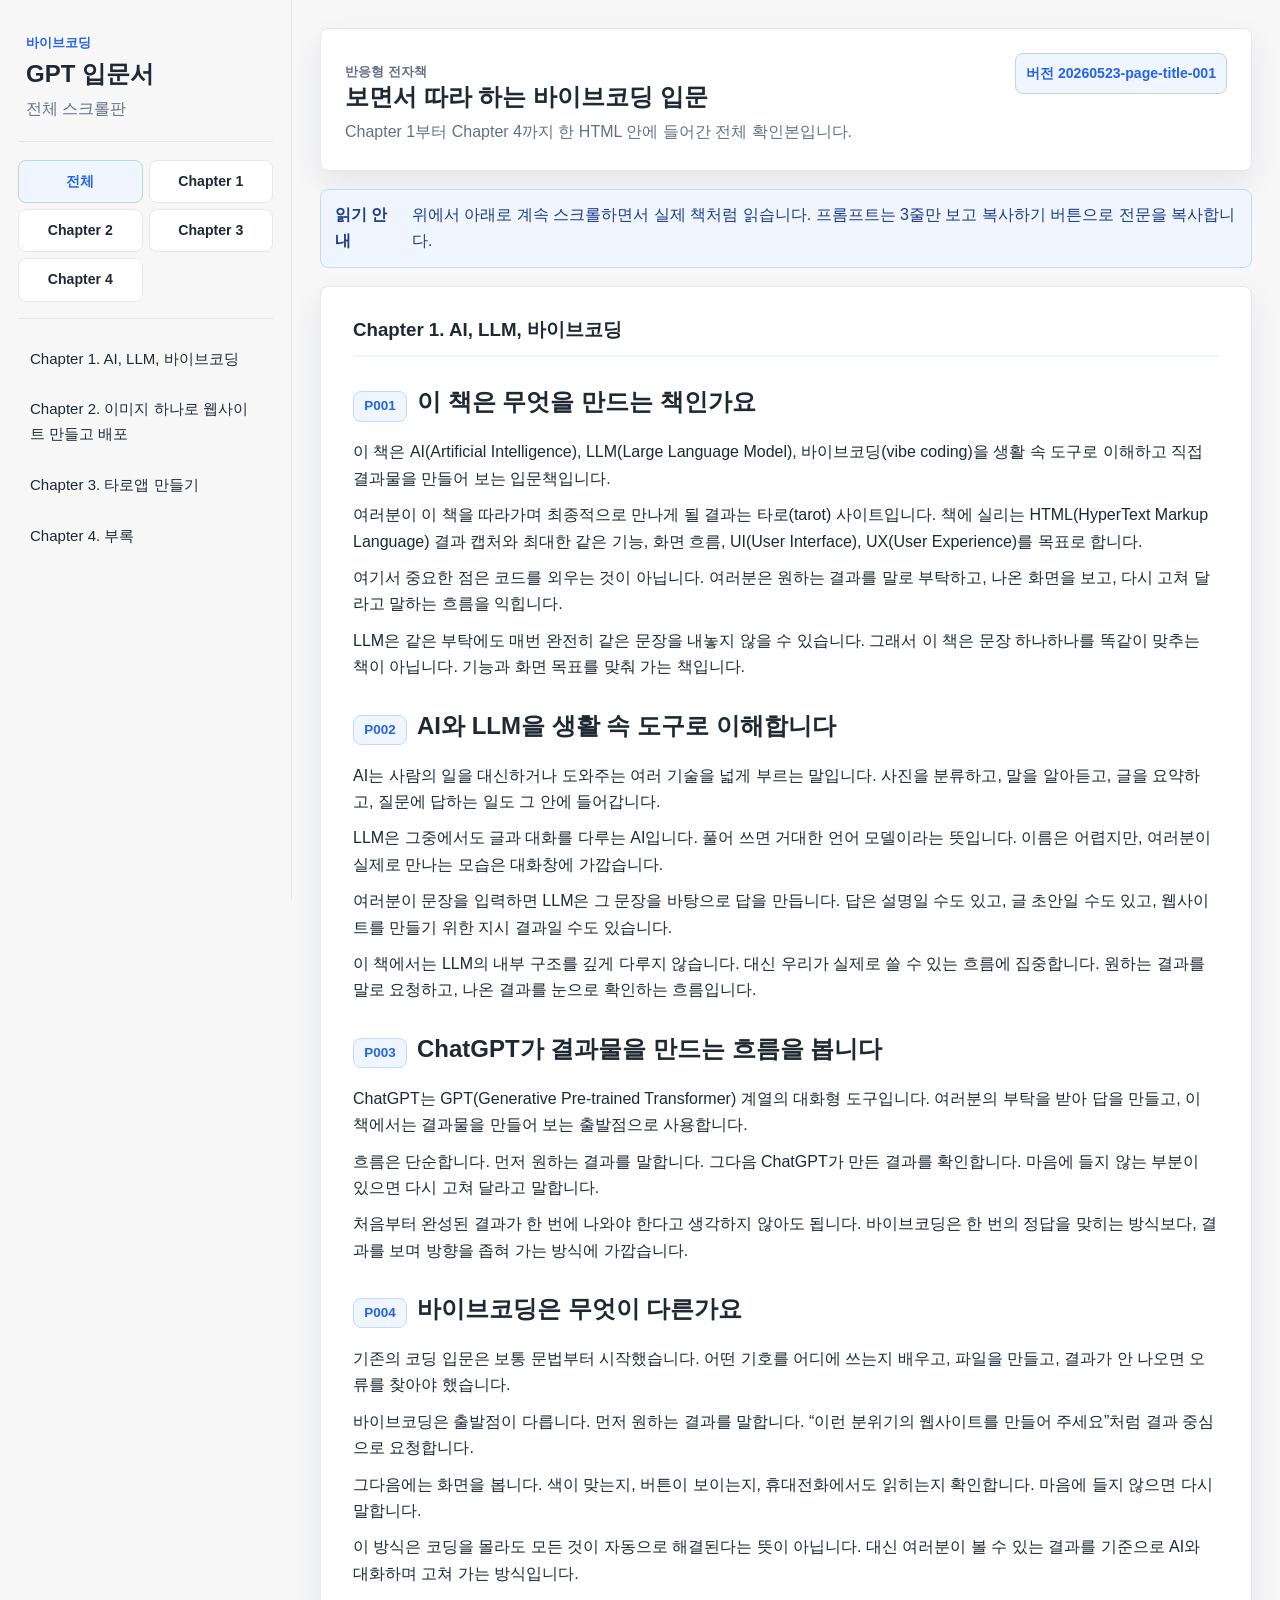
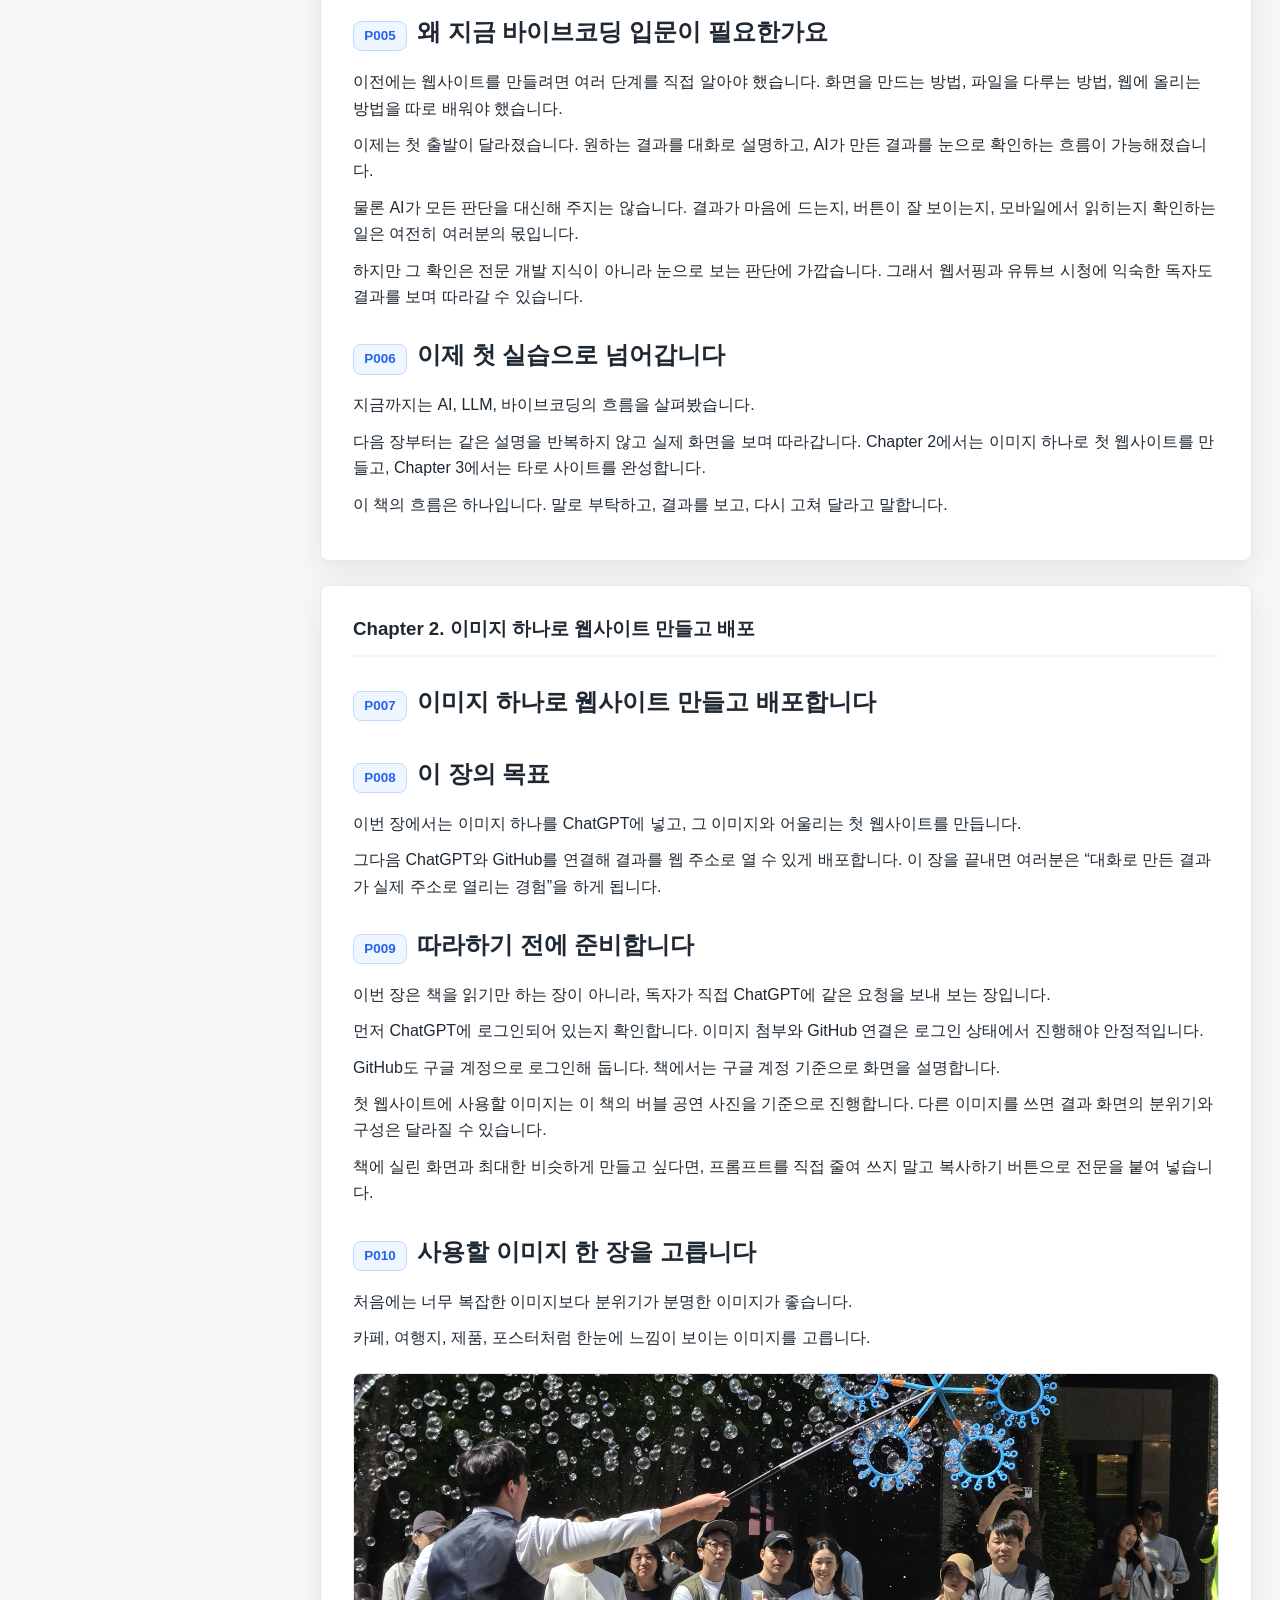
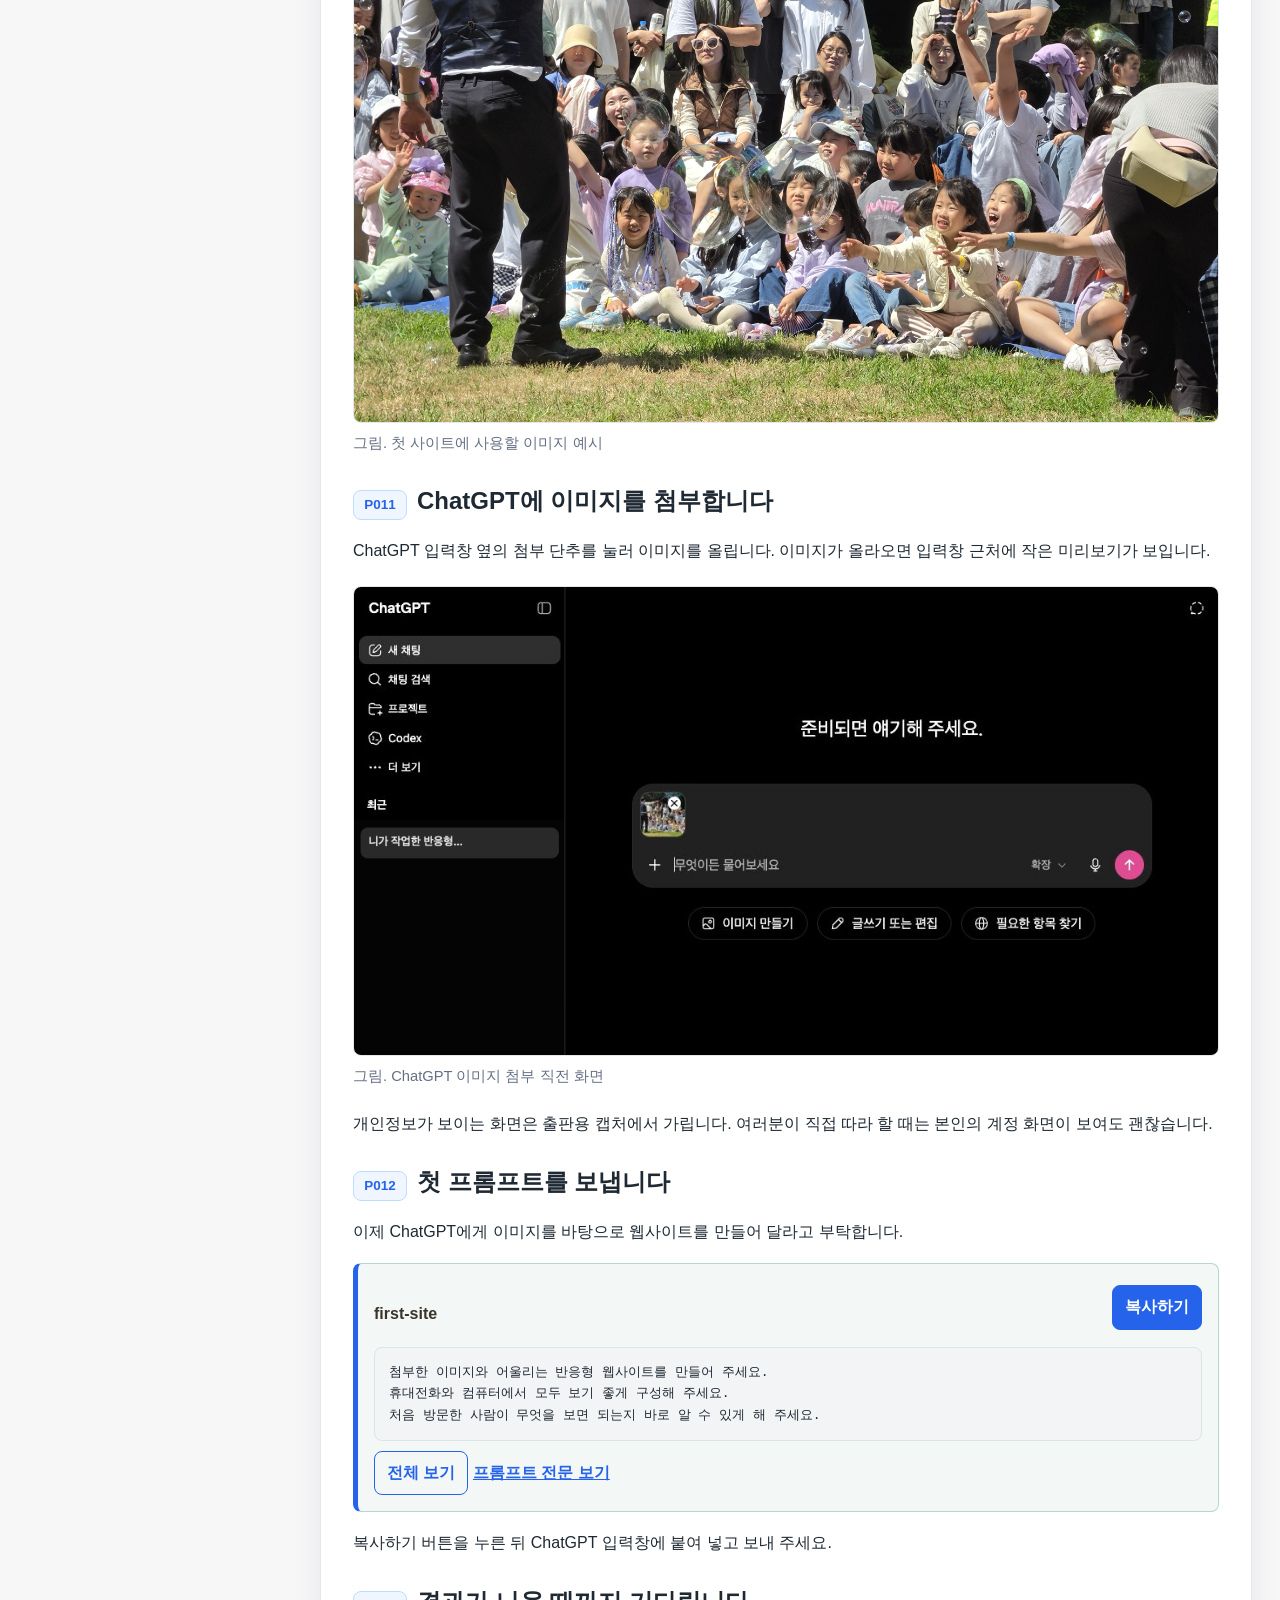
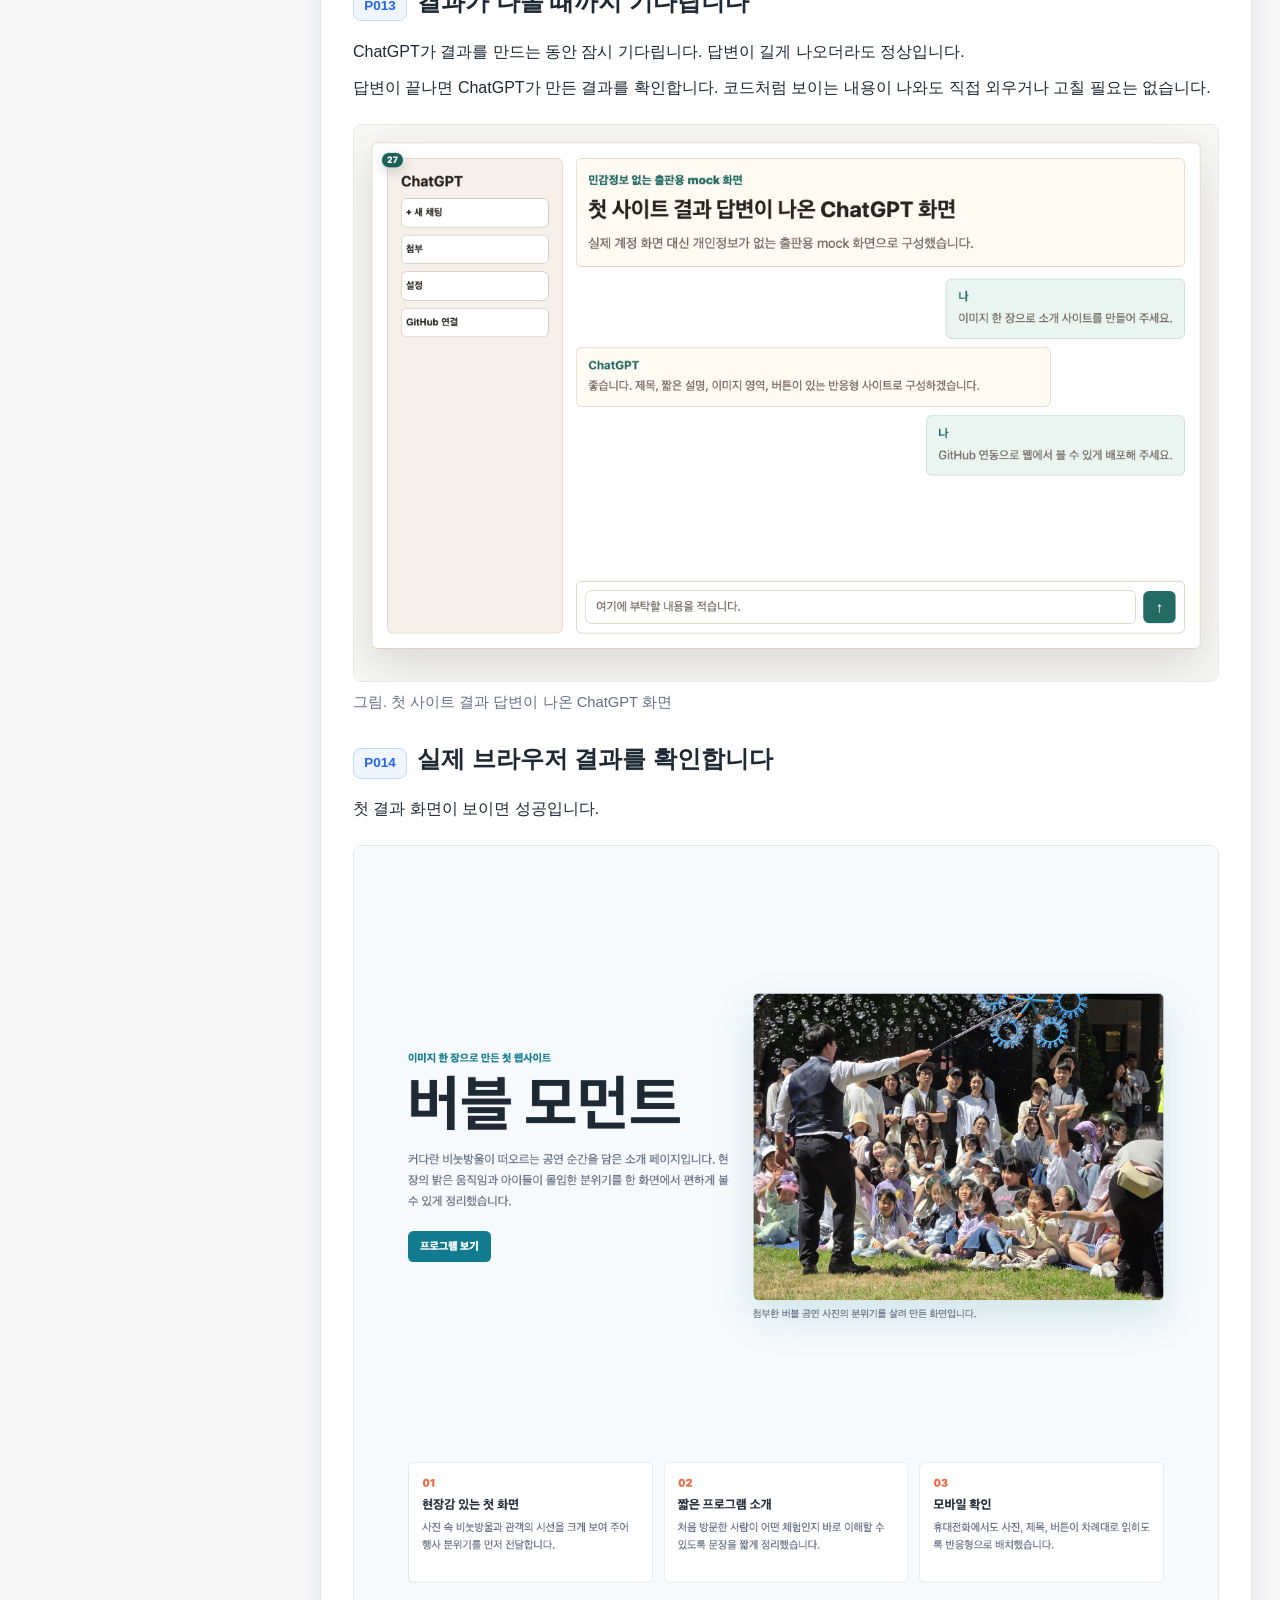
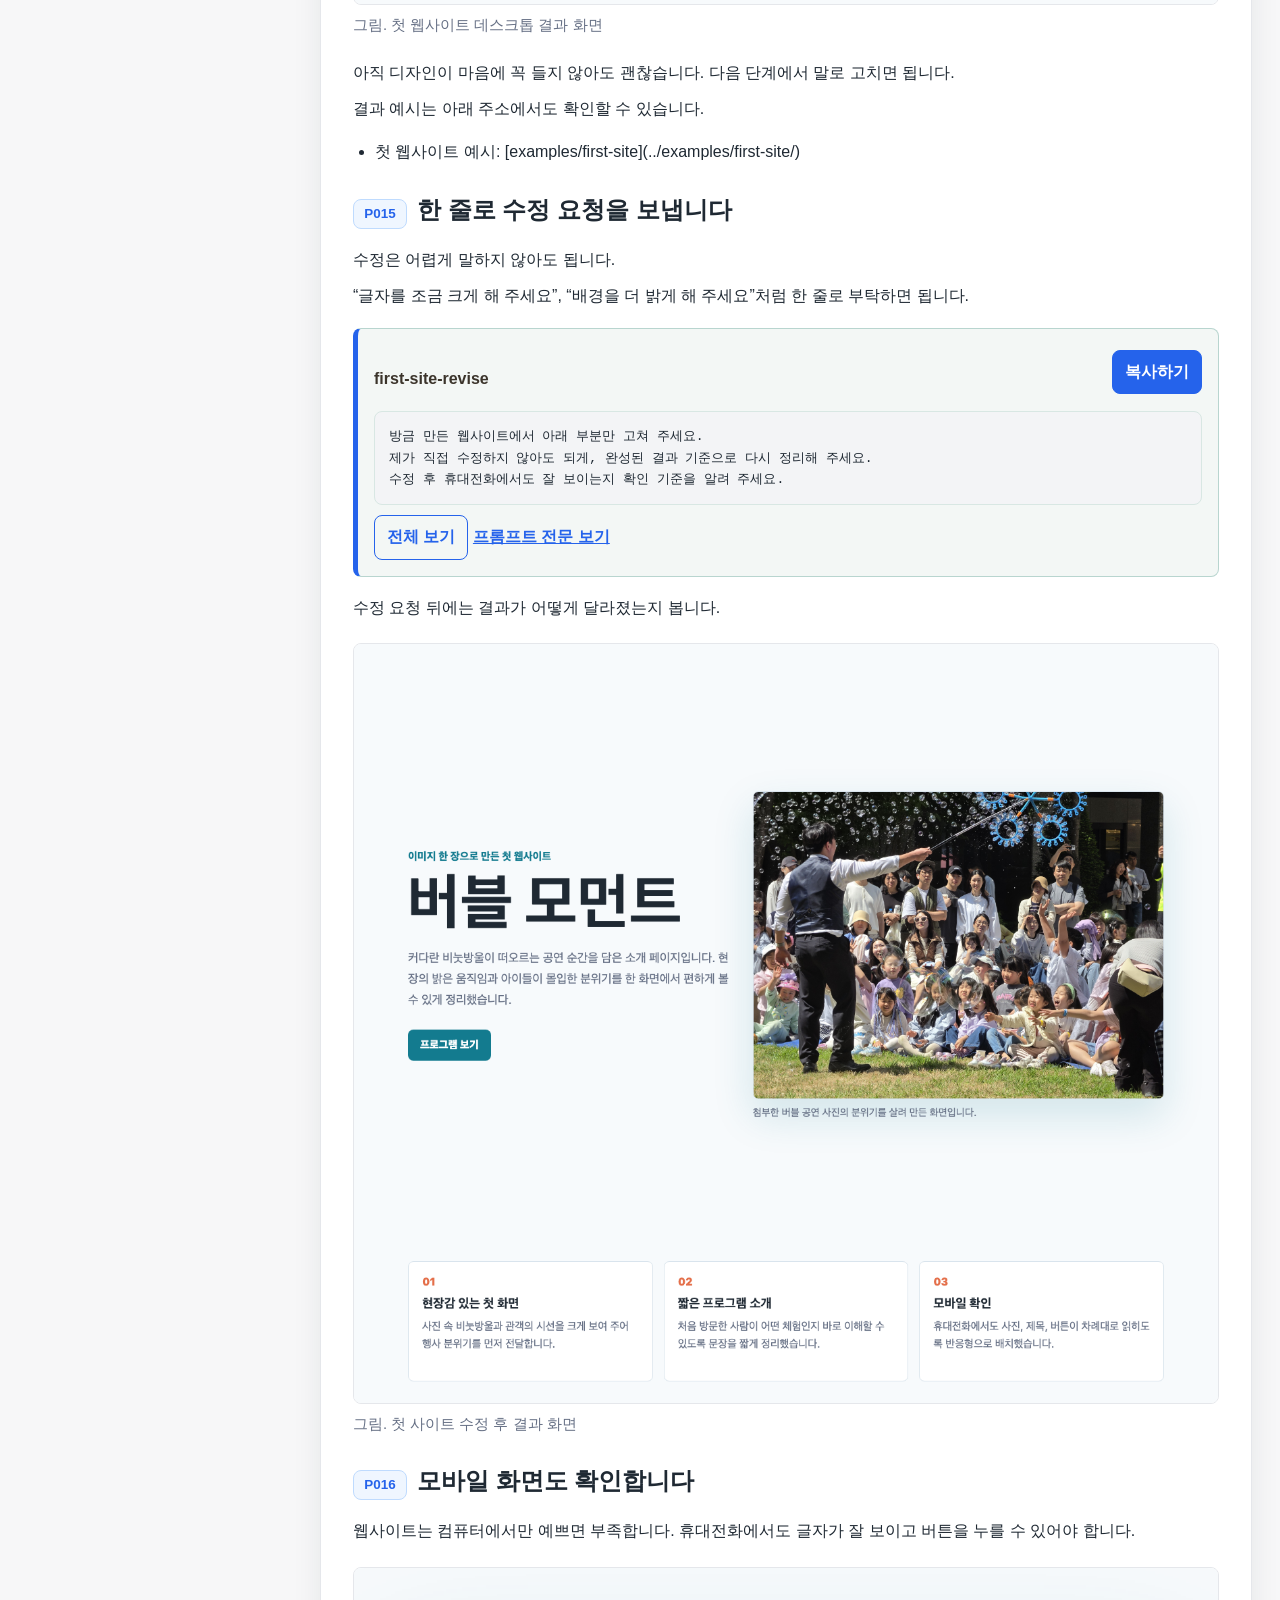
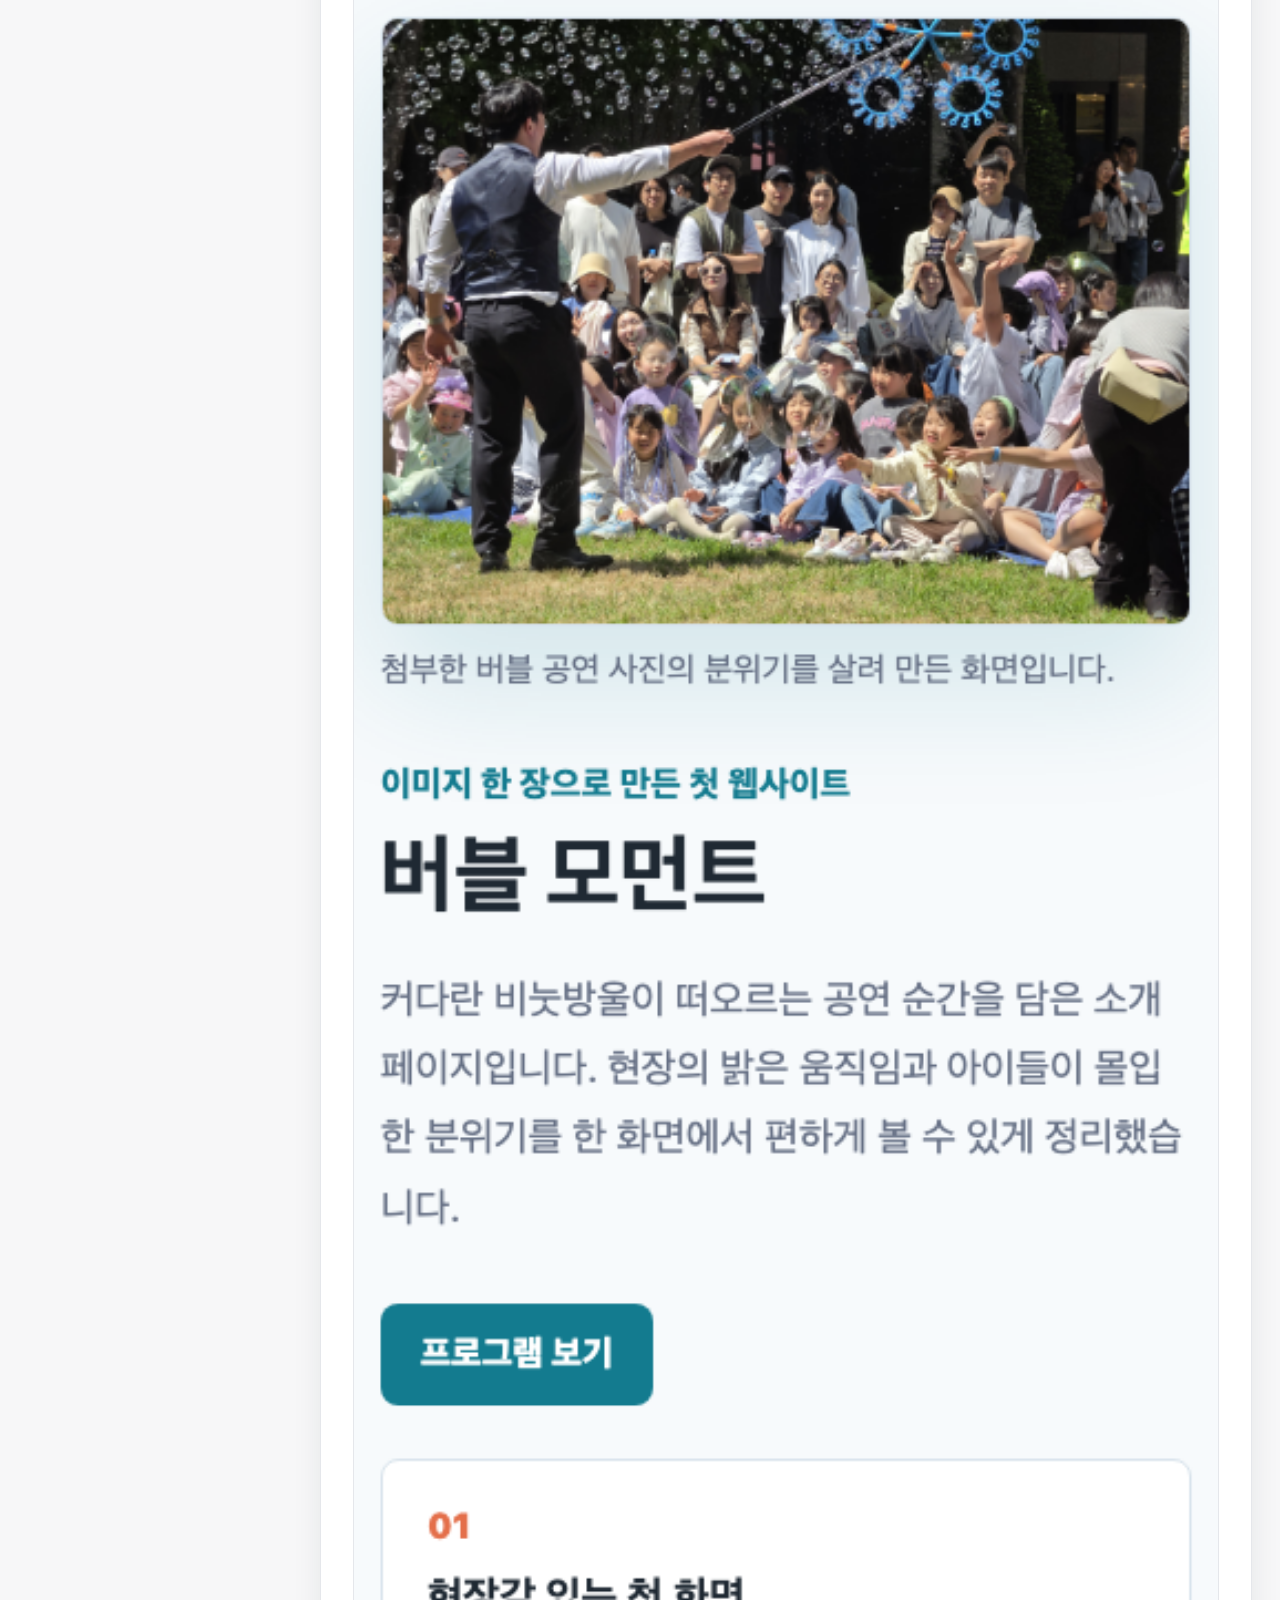
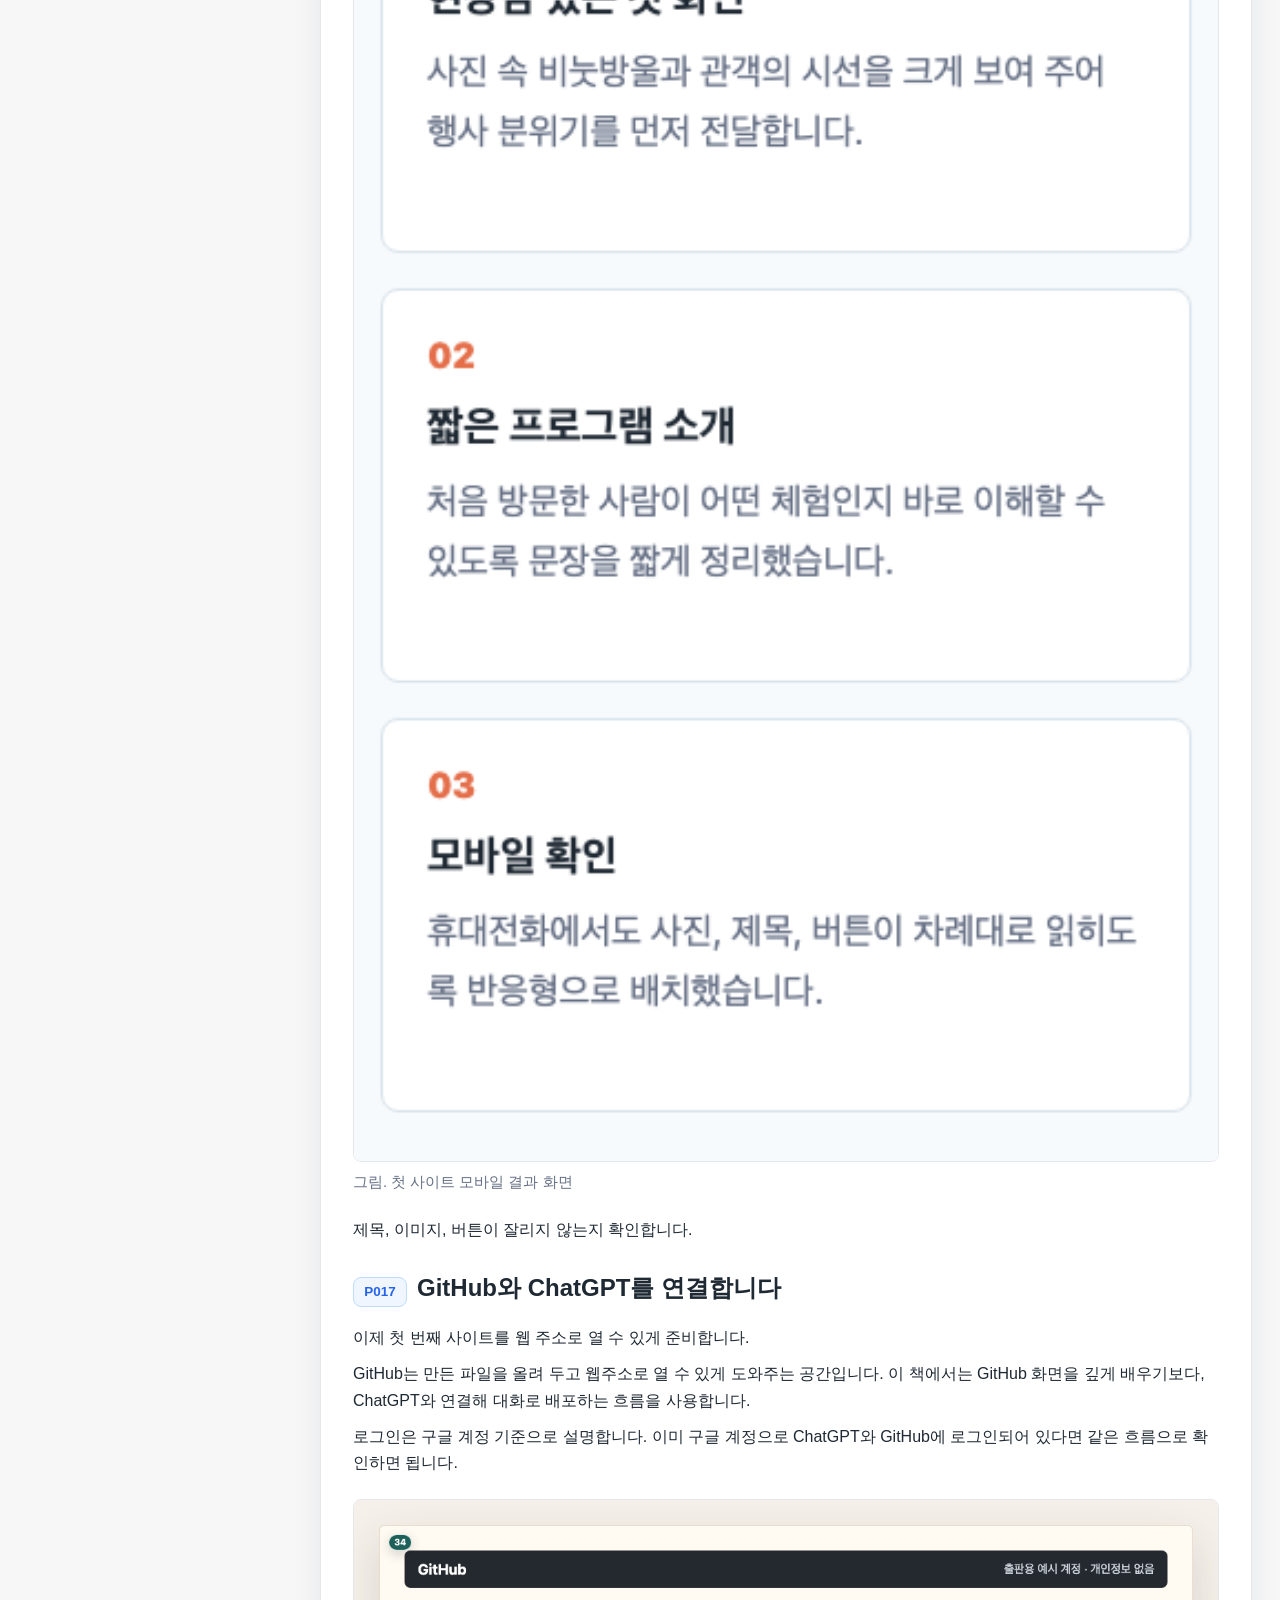
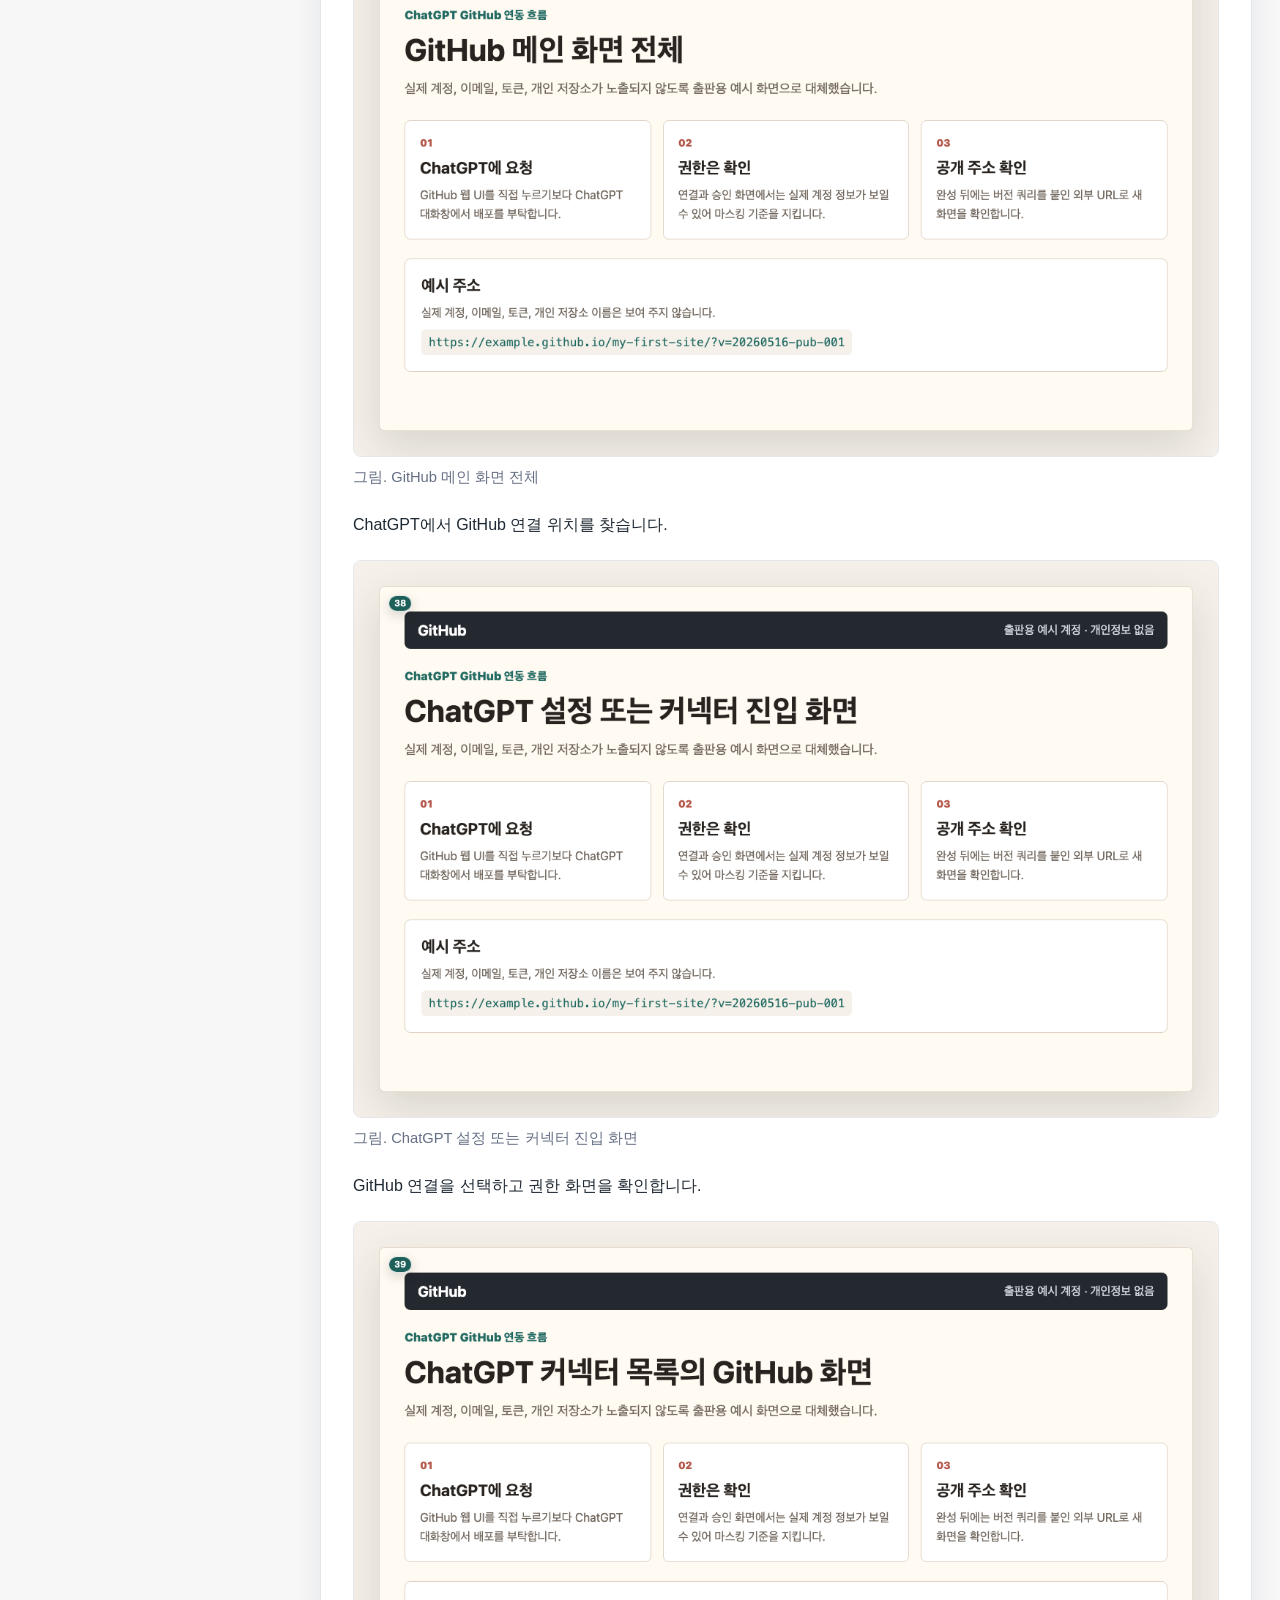
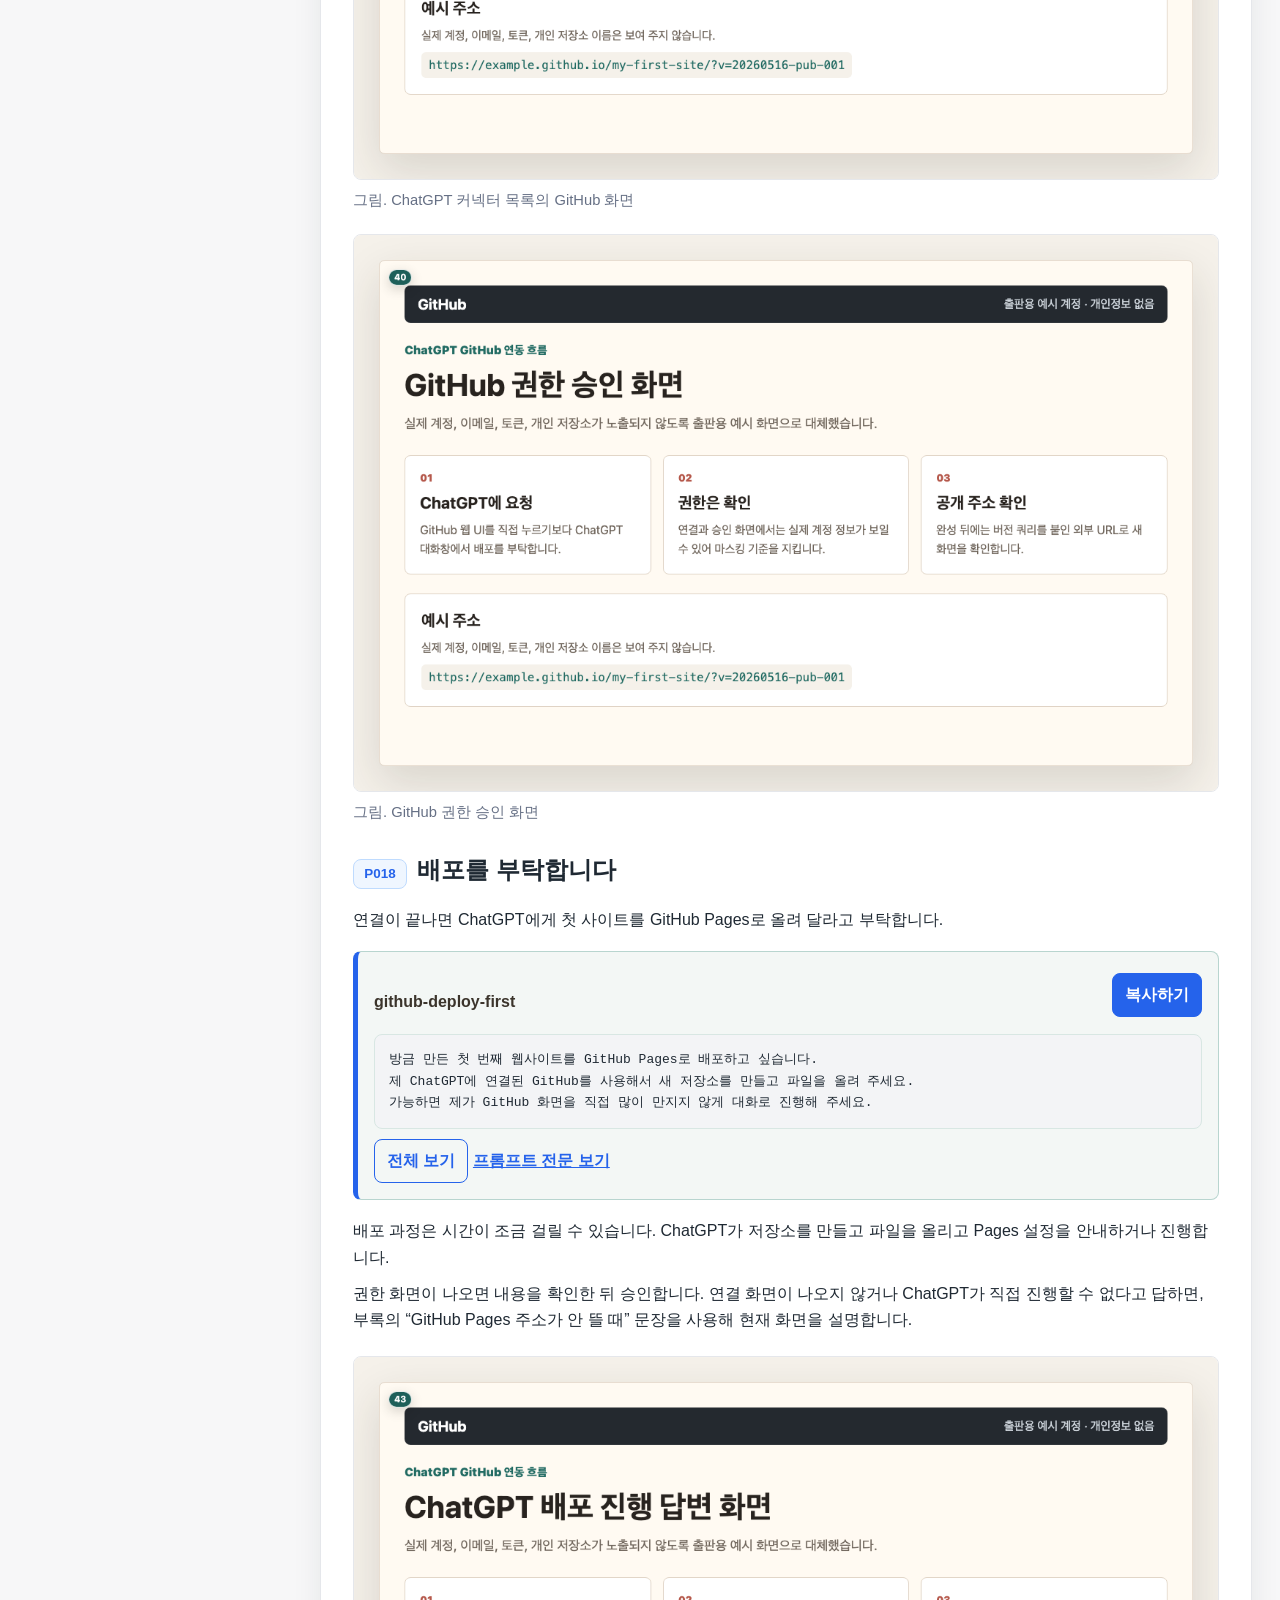
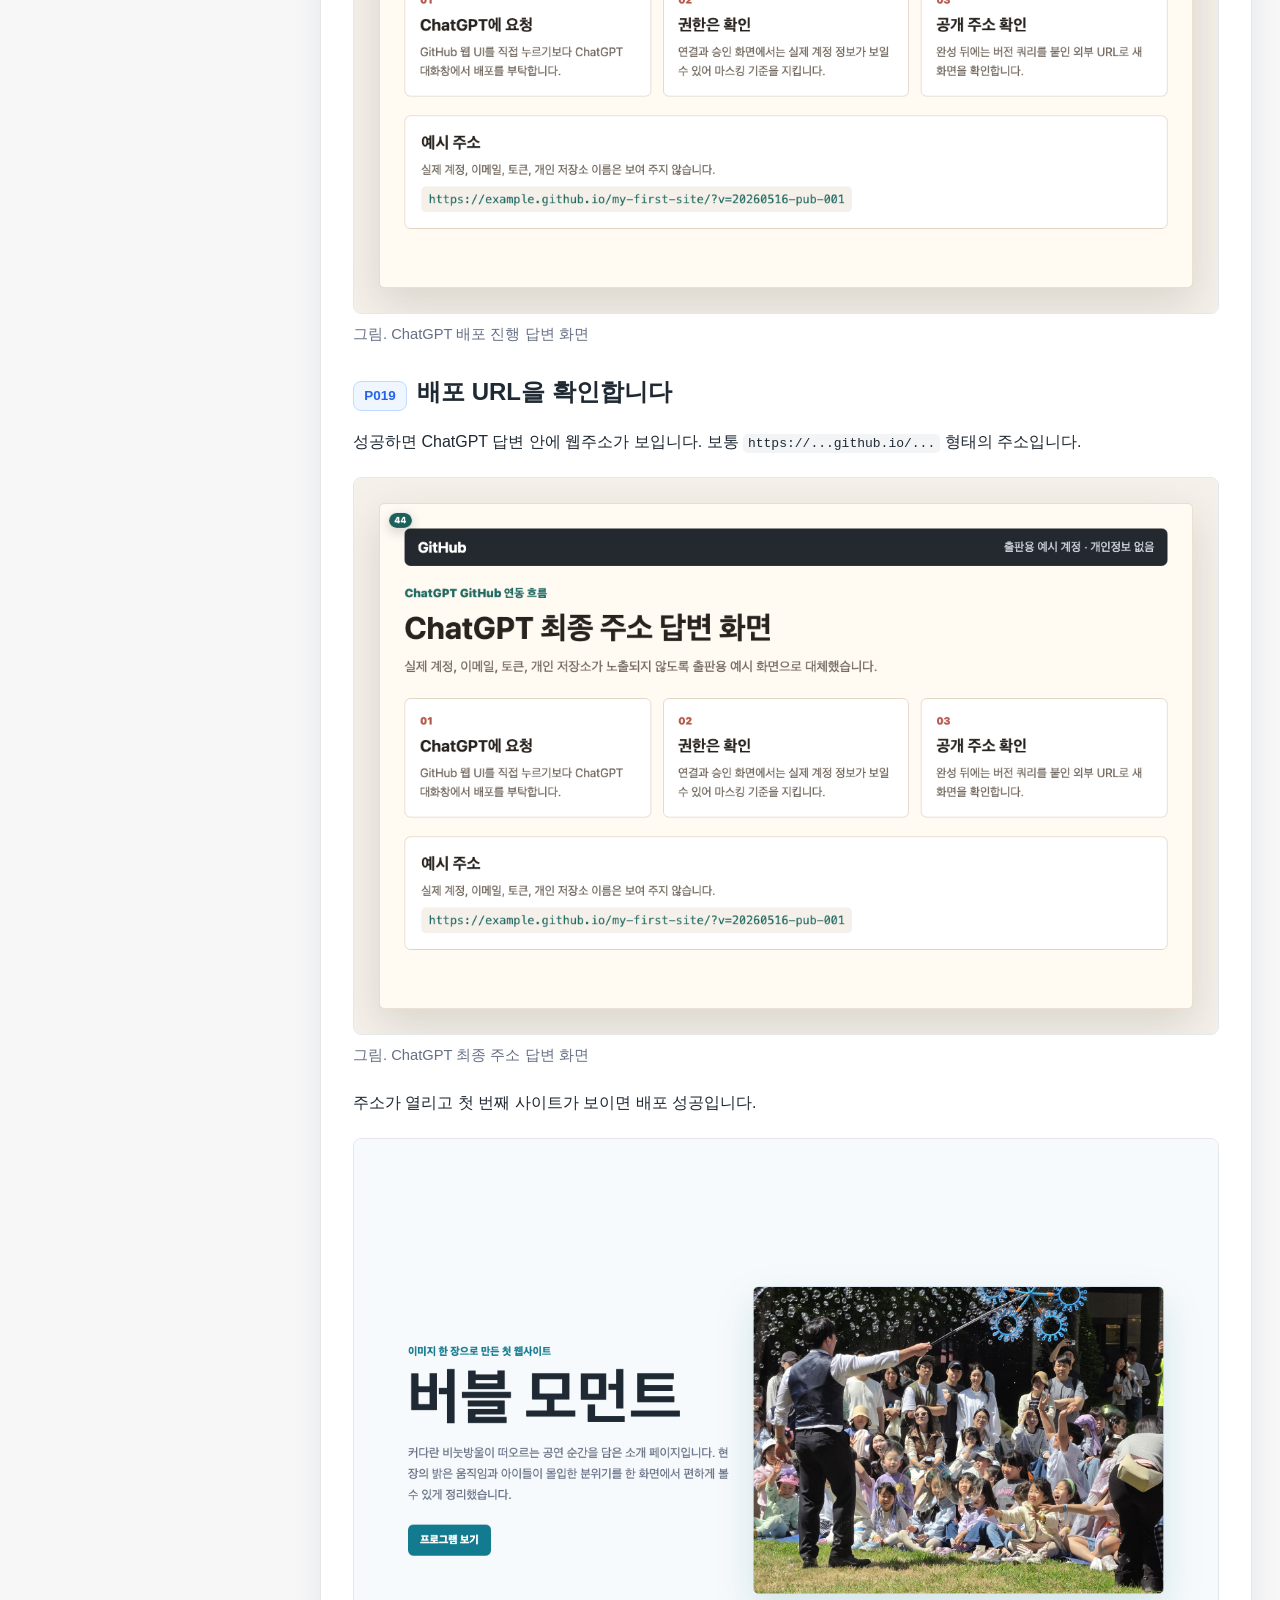
==== commit fe1acf0b: "fix: remove chapter overview page number" ====
--- a/webbook/index.html
+++ b/webbook/index.html
@@ -7,10 +7,10 @@
     <meta http-equiv="Pragma" content="no-cache">
     <meta http-equiv="Expires" content="0">
     <title>보면서 따라 하는 바이브코딩 입문 - 전체 스크롤판</title>
-    <link rel="stylesheet" href="./assets/book.css?v=20260523-abbr-001">
+    <link rel="stylesheet" href="./assets/book.css?v=20260523-page-title-001">
   </head>
   <body>
-    <!-- build: 20260523-abbr-001 -->
+    <!-- build: 20260523-page-title-001 -->
     <a class="skip-link" href="#book-content">본문으로 바로가기</a>
     <div class="app-shell">
       <aside class="book-sidebar" aria-label="전자책 목차">
@@ -19,11 +19,11 @@
           <h1>GPT 입문서</h1>
           <p>전체 스크롤판</p>
         </div>
-        <nav class="mode-nav" aria-label="보기 방식"><a class="is-active" href="./index.html?v=20260523-abbr-001">전체</a>
-<a class="" href="./chapter1.html?v=20260523-abbr-001">Chapter 1</a>
-<a class="" href="./chapter2.html?v=20260523-abbr-001">Chapter 2</a>
-<a class="" href="./chapter3.html?v=20260523-abbr-001">Chapter 3</a>
-<a class="" href="./chapter4.html?v=20260523-abbr-001">Chapter 4</a></nav>
+        <nav class="mode-nav" aria-label="보기 방식"><a class="is-active" href="./index.html?v=20260523-page-title-001">전체</a>
+<a class="" href="./chapter1.html?v=20260523-page-title-001">Chapter 1</a>
+<a class="" href="./chapter2.html?v=20260523-page-title-001">Chapter 2</a>
+<a class="" href="./chapter3.html?v=20260523-page-title-001">Chapter 3</a>
+<a class="" href="./chapter4.html?v=20260523-page-title-001">Chapter 4</a></nav>
         <nav id="chapter-nav" class="chapter-nav"><a class="" href="#chapter-01_chapter1">Chapter 1. AI, LLM, 바이브코딩</a>
 <a class="" href="#chapter-02_chapter2">Chapter 2. 이미지 하나로 웹사이트 만들고 배포</a>
 <a class="" href="#chapter-03_chapter3">Chapter 3. 타로앱 만들기</a>
@@ -37,7 +37,7 @@
             <h2>보면서 따라 하는 바이브코딩 입문</h2>
             <p>Chapter 1부터 Chapter 4까지 한 HTML 안에 들어간 전체 확인본입니다.</p>
           </div>
-          <div class="build-badge" aria-label="빌드 번호">버전 20260523-abbr-001</div>
+          <div class="build-badge" aria-label="빌드 번호">버전 20260523-page-title-001</div>
         </header>
 
         <section class="reader-note" aria-label="읽기 안내">
@@ -52,22 +52,16 @@
       
     <div class="page-heading" id="page-001">
       <a class="page-number" href="#page-001" aria-label="P001">P001</a>
-      <h2>AI(Artificial Intelligence), LLM(Large Language Model), 바이브코딩(vibe coding) 개요와 시장 소개</h2>
-    </div>
-  
-
-    <div class="page-heading" id="page-002">
-      <a class="page-number" href="#page-002" aria-label="P002">P002</a>
       <h2>이 책은 무엇을 만드는 책인가요</h2>
     </div>
   
-<p>이 책은 바이브코딩 입문책입니다.</p>
+<p>이 책은 AI(Artificial Intelligence), LLM(Large Language Model), 바이브코딩(vibe coding)을 생활 속 도구로 이해하고 직접 결과물을 만들어 보는 입문책입니다.</p>
 <p>여러분이 이 책을 따라가며 최종적으로 만나게 될 결과는 타로(tarot) 사이트입니다. 책에 실리는 HTML(HyperText Markup Language) 결과 캡처와 최대한 같은 기능, 화면 흐름, UI(User Interface), UX(User Experience)를 목표로 합니다.</p>
 <p>여기서 중요한 점은 코드를 외우는 것이 아닙니다. 여러분은 원하는 결과를 말로 부탁하고, 나온 화면을 보고, 다시 고쳐 달라고 말하는 흐름을 익힙니다.</p>
 <p>LLM은 같은 부탁에도 매번 완전히 같은 문장을 내놓지 않을 수 있습니다. 그래서 이 책은 문장 하나하나를 똑같이 맞추는 책이 아닙니다. 기능과 화면 목표를 맞춰 가는 책입니다.</p>
 
-    <div class="page-heading" id="page-003">
-      <a class="page-number" href="#page-003" aria-label="P003">P003</a>
+    <div class="page-heading" id="page-002">
+      <a class="page-number" href="#page-002" aria-label="P002">P002</a>
       <h2>AI와 LLM을 생활 속 도구로 이해합니다</h2>
     </div>
   
@@ -76,8 +70,8 @@
 <p>여러분이 문장을 입력하면 LLM은 그 문장을 바탕으로 답을 만듭니다. 답은 설명일 수도 있고, 글 초안일 수도 있고, 웹사이트를 만들기 위한 지시 결과일 수도 있습니다.</p>
 <p>이 책에서는 LLM의 내부 구조를 깊게 다루지 않습니다. 대신 우리가 실제로 쓸 수 있는 흐름에 집중합니다. 원하는 결과를 말로 요청하고, 나온 결과를 눈으로 확인하는 흐름입니다.</p>
 
-    <div class="page-heading" id="page-004">
-      <a class="page-number" href="#page-004" aria-label="P004">P004</a>
+    <div class="page-heading" id="page-003">
+      <a class="page-number" href="#page-003" aria-label="P003">P003</a>
       <h2>ChatGPT가 결과물을 만드는 흐름을 봅니다</h2>
     </div>
   
@@ -85,8 +79,8 @@
 <p>흐름은 단순합니다. 먼저 원하는 결과를 말합니다. 그다음 ChatGPT가 만든 결과를 확인합니다. 마음에 들지 않는 부분이 있으면 다시 고쳐 달라고 말합니다.</p>
 <p>처음부터 완성된 결과가 한 번에 나와야 한다고 생각하지 않아도 됩니다. 바이브코딩은 한 번의 정답을 맞히는 방식보다, 결과를 보며 방향을 좁혀 가는 방식에 가깝습니다.</p>
 
-    <div class="page-heading" id="page-005">
-      <a class="page-number" href="#page-005" aria-label="P005">P005</a>
+    <div class="page-heading" id="page-004">
+      <a class="page-number" href="#page-004" aria-label="P004">P004</a>
       <h2>바이브코딩은 무엇이 다른가요</h2>
     </div>
   
@@ -95,8 +89,8 @@
 <p>그다음에는 화면을 봅니다. 색이 맞는지, 버튼이 보이는지, 휴대전화에서도 읽히는지 확인합니다. 마음에 들지 않으면 다시 말합니다.</p>
 <p>이 방식은 코딩을 몰라도 모든 것이 자동으로 해결된다는 뜻이 아닙니다. 대신 여러분이 볼 수 있는 결과를 기준으로 AI와 대화하며 고쳐 가는 방식입니다.</p>
 
-    <div class="page-heading" id="page-006">
-      <a class="page-number" href="#page-006" aria-label="P006">P006</a>
+    <div class="page-heading" id="page-005">
+      <a class="page-number" href="#page-005" aria-label="P005">P005</a>
       <h2>왜 지금 바이브코딩 입문이 필요한가요</h2>
     </div>
   
@@ -105,8 +99,8 @@
 <p>물론 AI가 모든 판단을 대신해 주지는 않습니다. 결과가 마음에 드는지, 버튼이 잘 보이는지, 모바일에서 읽히는지 확인하는 일은 여전히 여러분의 몫입니다.</p>
 <p>하지만 그 확인은 전문 개발 지식이 아니라 눈으로 보는 판단에 가깝습니다. 그래서 웹서핑과 유튜브 시청에 익숙한 독자도 결과를 보며 따라갈 수 있습니다.</p>
 
-    <div class="page-heading" id="page-007">
-      <a class="page-number" href="#page-007" aria-label="P007">P007</a>
+    <div class="page-heading" id="page-006">
+      <a class="page-number" href="#page-006" aria-label="P006">P006</a>
       <h2>이제 첫 실습으로 넘어갑니다</h2>
     </div>
   
@@ -119,22 +113,22 @@
     <section id="chapter-02_chapter2" class="chapter" data-chapter="02_chapter2">
       <h1>Chapter 2. 이미지 하나로 웹사이트 만들고 배포</h1>
       
+    <div class="page-heading" id="page-007">
+      <a class="page-number" href="#page-007" aria-label="P007">P007</a>
+      <h2>이미지 하나로 웹사이트 만들고 배포합니다</h2>
+    </div>
+  
+
     <div class="page-heading" id="page-008">
       <a class="page-number" href="#page-008" aria-label="P008">P008</a>
-      <h2>이미지 하나로 웹사이트 만들고 배포합니다</h2>
-    </div>
-  
+      <h2>이 장의 목표</h2>
+    </div>
+  
+<p>이번 장에서는 이미지 하나를 ChatGPT에 넣고, 그 이미지와 어울리는 첫 웹사이트를 만듭니다.</p>
+<p>그다음 ChatGPT와 GitHub를 연결해 결과를 웹 주소로 열 수 있게 배포합니다. 이 장을 끝내면 여러분은 “대화로 만든 결과가 실제 주소로 열리는 경험”을 하게 됩니다.</p>
 
     <div class="page-heading" id="page-009">
       <a class="page-number" href="#page-009" aria-label="P009">P009</a>
-      <h2>이 장의 목표</h2>
-    </div>
-  
-<p>이번 장에서는 이미지 하나를 ChatGPT에 넣고, 그 이미지와 어울리는 첫 웹사이트를 만듭니다.</p>
-<p>그다음 ChatGPT와 GitHub를 연결해 결과를 웹 주소로 열 수 있게 배포합니다. 이 장을 끝내면 여러분은 “대화로 만든 결과가 실제 주소로 열리는 경험”을 하게 됩니다.</p>
-
-    <div class="page-heading" id="page-010">
-      <a class="page-number" href="#page-010" aria-label="P010">P010</a>
       <h2>따라하기 전에 준비합니다</h2>
     </div>
   
@@ -144,36 +138,36 @@
 <p>첫 웹사이트에 사용할 이미지는 이 책의 버블 공연 사진을 기준으로 진행합니다. 다른 이미지를 쓰면 결과 화면의 분위기와 구성은 달라질 수 있습니다.</p>
 <p>책에 실린 화면과 최대한 비슷하게 만들고 싶다면, 프롬프트를 직접 줄여 쓰지 말고 복사하기 버튼으로 전문을 붙여 넣습니다.</p>
 
+    <div class="page-heading" id="page-010">
+      <a class="page-number" href="#page-010" aria-label="P010">P010</a>
+      <h2>사용할 이미지 한 장을 고릅니다</h2>
+    </div>
+  
+<p>처음에는 너무 복잡한 이미지보다 분위기가 분명한 이미지가 좋습니다.</p>
+<p>카페, 여행지, 제품, 포스터처럼 한눈에 느낌이 보이는 이미지를 고릅니다.</p>
+
+    <figure class="image-frame" data-image-src="./images/ch02_02_select_image.png">
+      <img src="./images/ch02_02_select_image.png?v=20260523-page-title-001" alt="첫 사이트에 사용할 이미지 예시" loading="lazy">
+      <figcaption>그림. 첫 사이트에 사용할 이미지 예시</figcaption>
+    </figure>
+  
+
     <div class="page-heading" id="page-011">
       <a class="page-number" href="#page-011" aria-label="P011">P011</a>
-      <h2>사용할 이미지 한 장을 고릅니다</h2>
-    </div>
-  
-<p>처음에는 너무 복잡한 이미지보다 분위기가 분명한 이미지가 좋습니다.</p>
-<p>카페, 여행지, 제품, 포스터처럼 한눈에 느낌이 보이는 이미지를 고릅니다.</p>
-
-    <figure class="image-frame" data-image-src="./images/ch02_02_select_image.png">
-      <img src="./images/ch02_02_select_image.png?v=20260523-abbr-001" alt="첫 사이트에 사용할 이미지 예시" loading="lazy">
-      <figcaption>그림. 첫 사이트에 사용할 이미지 예시</figcaption>
-    </figure>
-  
+      <h2>ChatGPT에 이미지를 첨부합니다</h2>
+    </div>
+  
+<p>ChatGPT 입력창 옆의 첨부 단추를 눌러 이미지를 올립니다. 이미지가 올라오면 입력창 근처에 작은 미리보기가 보입니다.</p>
+
+    <figure class="image-frame" data-image-src="./images/ch02_03_attach_image.png">
+      <img src="./images/ch02_03_attach_image.png?v=20260523-page-title-001" alt="ChatGPT 이미지 첨부 직전 화면" loading="lazy">
+      <figcaption>그림. ChatGPT 이미지 첨부 직전 화면</figcaption>
+    </figure>
+  
+<p>개인정보가 보이는 화면은 출판용 캡처에서 가립니다. 여러분이 직접 따라 할 때는 본인의 계정 화면이 보여도 괜찮습니다.</p>
 
     <div class="page-heading" id="page-012">
       <a class="page-number" href="#page-012" aria-label="P012">P012</a>
-      <h2>ChatGPT에 이미지를 첨부합니다</h2>
-    </div>
-  
-<p>ChatGPT 입력창 옆의 첨부 단추를 눌러 이미지를 올립니다. 이미지가 올라오면 입력창 근처에 작은 미리보기가 보입니다.</p>
-
-    <figure class="image-frame" data-image-src="./images/ch02_03_attach_image.png">
-      <img src="./images/ch02_03_attach_image.png?v=20260523-abbr-001" alt="ChatGPT 이미지 첨부 직전 화면" loading="lazy">
-      <figcaption>그림. ChatGPT 이미지 첨부 직전 화면</figcaption>
-    </figure>
-  
-<p>개인정보가 보이는 화면은 출판용 캡처에서 가립니다. 여러분이 직접 따라 할 때는 본인의 계정 화면이 보여도 괜찮습니다.</p>
-
-    <div class="page-heading" id="page-013">
-      <a class="page-number" href="#page-013" aria-label="P013">P013</a>
       <h2>첫 프롬프트를 보냅니다</h2>
     </div>
   
@@ -211,34 +205,34 @@
 너무 복잡한 기능은 넣지 말고, 처음 보는 사람도 편하게 읽을 수 있게 해 주세요.
 결과는 나중에 GitHub Pages로 올릴 수 있는 웹사이트 형태로 정리해 주세요.
 완성 후에는 제가 확인해야 할 항목을 짧은 체크리스트로 알려 주세요.</pre>
-      <a class="prompt-card__epub-link" href="../prompts/first-site.md?v=20260523-abbr-001">프롬프트 전문 보기</a>
+      <a class="prompt-card__epub-link" href="../prompts/first-site.md?v=20260523-page-title-001">프롬프트 전문 보기</a>
     </section>
   
 <p>복사하기 버튼을 누른 뒤 ChatGPT 입력창에 붙여 넣고 보내 주세요.</p>
+
+    <div class="page-heading" id="page-013">
+      <a class="page-number" href="#page-013" aria-label="P013">P013</a>
+      <h2>결과가 나올 때까지 기다립니다</h2>
+    </div>
+  
+<p>ChatGPT가 결과를 만드는 동안 잠시 기다립니다. 답변이 길게 나오더라도 정상입니다.</p>
+<p>답변이 끝나면 ChatGPT가 만든 결과를 확인합니다. 코드처럼 보이는 내용이 나와도 직접 외우거나 고칠 필요는 없습니다.</p>
+
+    <figure class="image-frame" data-image-src="./images/ch02_06_answer_ready.png">
+      <img src="./images/ch02_06_answer_ready.png?v=20260523-page-title-001" alt="첫 사이트 결과 답변이 나온 ChatGPT 화면" loading="lazy">
+      <figcaption>그림. 첫 사이트 결과 답변이 나온 ChatGPT 화면</figcaption>
+    </figure>
+  
 
     <div class="page-heading" id="page-014">
       <a class="page-number" href="#page-014" aria-label="P014">P014</a>
-      <h2>결과가 나올 때까지 기다립니다</h2>
-    </div>
-  
-<p>ChatGPT가 결과를 만드는 동안 잠시 기다립니다. 답변이 길게 나오더라도 정상입니다.</p>
-<p>답변이 끝나면 ChatGPT가 만든 결과를 확인합니다. 코드처럼 보이는 내용이 나와도 직접 외우거나 고칠 필요는 없습니다.</p>
-
-    <figure class="image-frame" data-image-src="./images/ch02_06_answer_ready.png">
-      <img src="./images/ch02_06_answer_ready.png?v=20260523-abbr-001" alt="첫 사이트 결과 답변이 나온 ChatGPT 화면" loading="lazy">
-      <figcaption>그림. 첫 사이트 결과 답변이 나온 ChatGPT 화면</figcaption>
-    </figure>
-  
-
-    <div class="page-heading" id="page-015">
-      <a class="page-number" href="#page-015" aria-label="P015">P015</a>
       <h2>실제 브라우저 결과를 확인합니다</h2>
     </div>
   
 <p>첫 결과 화면이 보이면 성공입니다.</p>
 
     <figure class="image-frame" data-image-src="./images/ch02_07_first_site_desktop.png">
-      <img src="./images/ch02_07_first_site_desktop.png?v=20260523-abbr-001" alt="첫 웹사이트 데스크톱 결과 화면" loading="lazy">
+      <img src="./images/ch02_07_first_site_desktop.png?v=20260523-page-title-001" alt="첫 웹사이트 데스크톱 결과 화면" loading="lazy">
       <figcaption>그림. 첫 웹사이트 데스크톱 결과 화면</figcaption>
     </figure>
   
@@ -248,8 +242,8 @@
 <li>첫 웹사이트 예시: [examples/first-site](../examples/first-site/)</li>
 </ul>
 
-    <div class="page-heading" id="page-016">
-      <a class="page-number" href="#page-016" aria-label="P016">P016</a>
+    <div class="page-heading" id="page-015">
+      <a class="page-number" href="#page-015" aria-label="P015">P015</a>
       <h2>한 줄로 수정 요청을 보냅니다</h2>
     </div>
   
@@ -284,33 +278,33 @@
 저는 초보자라서 코드 조각만 따로 받으면 적용하기 어렵습니다.
 가능하면 제가 바로 결과를 확인할 수 있게 전체 결과 기준으로 안내해 주세요.
 수정이 끝나면 무엇이 달라졌는지 3가지 이내로 요약해 주세요.</pre>
-      <a class="prompt-card__epub-link" href="../prompts/first-site.md?v=20260523-abbr-001">프롬프트 전문 보기</a>
+      <a class="prompt-card__epub-link" href="../prompts/first-site.md?v=20260523-page-title-001">프롬프트 전문 보기</a>
     </section>
   
 <p>수정 요청 뒤에는 결과가 어떻게 달라졌는지 봅니다.</p>
 
     <figure class="image-frame" data-image-src="./images/ch02_09_revised_result.png">
-      <img src="./images/ch02_09_revised_result.png?v=20260523-abbr-001" alt="첫 사이트 수정 후 결과 화면" loading="lazy">
+      <img src="./images/ch02_09_revised_result.png?v=20260523-page-title-001" alt="첫 사이트 수정 후 결과 화면" loading="lazy">
       <figcaption>그림. 첫 사이트 수정 후 결과 화면</figcaption>
     </figure>
   
+
+    <div class="page-heading" id="page-016">
+      <a class="page-number" href="#page-016" aria-label="P016">P016</a>
+      <h2>모바일 화면도 확인합니다</h2>
+    </div>
+  
+<p>웹사이트는 컴퓨터에서만 예쁘면 부족합니다. 휴대전화에서도 글자가 잘 보이고 버튼을 누를 수 있어야 합니다.</p>
+
+    <figure class="image-frame" data-image-src="./images/ch02_10_first_site_mobile.png">
+      <img src="./images/ch02_10_first_site_mobile.png?v=20260523-page-title-001" alt="첫 사이트 모바일 결과 화면" loading="lazy">
+      <figcaption>그림. 첫 사이트 모바일 결과 화면</figcaption>
+    </figure>
+  
+<p>제목, 이미지, 버튼이 잘리지 않는지 확인합니다.</p>
 
     <div class="page-heading" id="page-017">
       <a class="page-number" href="#page-017" aria-label="P017">P017</a>
-      <h2>모바일 화면도 확인합니다</h2>
-    </div>
-  
-<p>웹사이트는 컴퓨터에서만 예쁘면 부족합니다. 휴대전화에서도 글자가 잘 보이고 버튼을 누를 수 있어야 합니다.</p>
-
-    <figure class="image-frame" data-image-src="./images/ch02_10_first_site_mobile.png">
-      <img src="./images/ch02_10_first_site_mobile.png?v=20260523-abbr-001" alt="첫 사이트 모바일 결과 화면" loading="lazy">
-      <figcaption>그림. 첫 사이트 모바일 결과 화면</figcaption>
-    </figure>
-  
-<p>제목, 이미지, 버튼이 잘리지 않는지 확인합니다.</p>
-
-    <div class="page-heading" id="page-018">
-      <a class="page-number" href="#page-018" aria-label="P018">P018</a>
       <h2>GitHub와 ChatGPT를 연결합니다</h2>
     </div>
   
@@ -319,33 +313,33 @@
 <p>로그인은 구글 계정 기준으로 설명합니다. 이미 구글 계정으로 ChatGPT와 GitHub에 로그인되어 있다면 같은 흐름으로 확인하면 됩니다.</p>
 
     <figure class="image-frame" data-image-src="./images/ch03_02_github_home.png">
-      <img src="./images/ch03_02_github_home.png?v=20260523-abbr-001" alt="GitHub 메인 화면 전체" loading="lazy">
+      <img src="./images/ch03_02_github_home.png?v=20260523-page-title-001" alt="GitHub 메인 화면 전체" loading="lazy">
       <figcaption>그림. GitHub 메인 화면 전체</figcaption>
     </figure>
   
 <p>ChatGPT에서 GitHub 연결 위치를 찾습니다.</p>
 
     <figure class="image-frame" data-image-src="./images/ch03_06_chatgpt_connector_entry.png">
-      <img src="./images/ch03_06_chatgpt_connector_entry.png?v=20260523-abbr-001" alt="ChatGPT 설정 또는 커넥터 진입 화면" loading="lazy">
+      <img src="./images/ch03_06_chatgpt_connector_entry.png?v=20260523-page-title-001" alt="ChatGPT 설정 또는 커넥터 진입 화면" loading="lazy">
       <figcaption>그림. ChatGPT 설정 또는 커넥터 진입 화면</figcaption>
     </figure>
   
 <p>GitHub 연결을 선택하고 권한 화면을 확인합니다.</p>
 
     <figure class="image-frame" data-image-src="./images/ch03_07_github_connector.png">
-      <img src="./images/ch03_07_github_connector.png?v=20260523-abbr-001" alt="ChatGPT 커넥터 목록의 GitHub 화면" loading="lazy">
+      <img src="./images/ch03_07_github_connector.png?v=20260523-page-title-001" alt="ChatGPT 커넥터 목록의 GitHub 화면" loading="lazy">
       <figcaption>그림. ChatGPT 커넥터 목록의 GitHub 화면</figcaption>
     </figure>
   
 
     <figure class="image-frame" data-image-src="./images/ch03_08_github_authorize.png">
-      <img src="./images/ch03_08_github_authorize.png?v=20260523-abbr-001" alt="GitHub 권한 승인 화면" loading="lazy">
+      <img src="./images/ch03_08_github_authorize.png?v=20260523-page-title-001" alt="GitHub 권한 승인 화면" loading="lazy">
       <figcaption>그림. GitHub 권한 승인 화면</figcaption>
     </figure>
   
 
-    <div class="page-heading" id="page-019">
-      <a class="page-number" href="#page-019" aria-label="P019">P019</a>
+    <div class="page-heading" id="page-018">
+      <a class="page-number" href="#page-018" aria-label="P018">P018</a>
       <h2>배포를 부탁합니다</h2>
     </div>
   
@@ -381,47 +375,47 @@
 완료 후에는 최종 주소를 알려 주세요.
 주소가 바로 열리지 않을 수 있다면 기다리는 시간과 다시 확인하는 방법도 알려 주세요.
 마지막에는 데스크톱과 휴대전화에서 확인할 체크리스트를 적어 주세요.</pre>
-      <a class="prompt-card__epub-link" href="../prompts/first-site.md?v=20260523-abbr-001">프롬프트 전문 보기</a>
+      <a class="prompt-card__epub-link" href="../prompts/first-site.md?v=20260523-page-title-001">프롬프트 전문 보기</a>
     </section>
   
 <p>배포 과정은 시간이 조금 걸릴 수 있습니다. ChatGPT가 저장소를 만들고 파일을 올리고 Pages 설정을 안내하거나 진행합니다.</p>
 <p>권한 화면이 나오면 내용을 확인한 뒤 승인합니다. 연결 화면이 나오지 않거나 ChatGPT가 직접 진행할 수 없다고 답하면, 부록의 “GitHub Pages 주소가 안 뜰 때” 문장을 사용해 현재 화면을 설명합니다.</p>
 
     <figure class="image-frame" data-image-src="./images/ch03_11_deploy_progress.png">
-      <img src="./images/ch03_11_deploy_progress.png?v=20260523-abbr-001" alt="ChatGPT 배포 진행 답변 화면" loading="lazy">
+      <img src="./images/ch03_11_deploy_progress.png?v=20260523-page-title-001" alt="ChatGPT 배포 진행 답변 화면" loading="lazy">
       <figcaption>그림. ChatGPT 배포 진행 답변 화면</figcaption>
+    </figure>
+  
+
+    <div class="page-heading" id="page-019">
+      <a class="page-number" href="#page-019" aria-label="P019">P019</a>
+      <h2>배포 URL을 확인합니다</h2>
+    </div>
+  
+<p>성공하면 ChatGPT 답변 안에 웹주소가 보입니다. 보통 <code>https://...github.io/...</code> 형태의 주소입니다.</p>
+
+    <figure class="image-frame" data-image-src="./images/ch03_12_final_url.png">
+      <img src="./images/ch03_12_final_url.png?v=20260523-page-title-001" alt="ChatGPT 최종 주소 답변 화면" loading="lazy">
+      <figcaption>그림. ChatGPT 최종 주소 답변 화면</figcaption>
+    </figure>
+  
+<p>주소가 열리고 첫 번째 사이트가 보이면 배포 성공입니다.</p>
+
+    <figure class="image-frame" data-image-src="./images/ch03_13_first_site_public_desktop.png">
+      <img src="./images/ch03_13_first_site_public_desktop.png?v=20260523-page-title-001" alt="첫 사이트 데스크톱 외부 URL 결과 화면" loading="lazy">
+      <figcaption>그림. 첫 사이트 데스크톱 외부 URL 결과 화면</figcaption>
+    </figure>
+  
+<p>같은 주소를 휴대전화에서도 열어 봅니다.</p>
+
+    <figure class="image-frame" data-image-src="./images/ch03_14_first_site_public_mobile.png">
+      <img src="./images/ch03_14_first_site_public_mobile.png?v=20260523-page-title-001" alt="첫 사이트 모바일 외부 URL 결과 화면" loading="lazy">
+      <figcaption>그림. 첫 사이트 모바일 외부 URL 결과 화면</figcaption>
     </figure>
   
 
     <div class="page-heading" id="page-020">
       <a class="page-number" href="#page-020" aria-label="P020">P020</a>
-      <h2>배포 URL을 확인합니다</h2>
-    </div>
-  
-<p>성공하면 ChatGPT 답변 안에 웹주소가 보입니다. 보통 <code>https://...github.io/...</code> 형태의 주소입니다.</p>
-
-    <figure class="image-frame" data-image-src="./images/ch03_12_final_url.png">
-      <img src="./images/ch03_12_final_url.png?v=20260523-abbr-001" alt="ChatGPT 최종 주소 답변 화면" loading="lazy">
-      <figcaption>그림. ChatGPT 최종 주소 답변 화면</figcaption>
-    </figure>
-  
-<p>주소가 열리고 첫 번째 사이트가 보이면 배포 성공입니다.</p>
-
-    <figure class="image-frame" data-image-src="./images/ch03_13_first_site_public_desktop.png">
-      <img src="./images/ch03_13_first_site_public_desktop.png?v=20260523-abbr-001" alt="첫 사이트 데스크톱 외부 URL 결과 화면" loading="lazy">
-      <figcaption>그림. 첫 사이트 데스크톱 외부 URL 결과 화면</figcaption>
-    </figure>
-  
-<p>같은 주소를 휴대전화에서도 열어 봅니다.</p>
-
-    <figure class="image-frame" data-image-src="./images/ch03_14_first_site_public_mobile.png">
-      <img src="./images/ch03_14_first_site_public_mobile.png?v=20260523-abbr-001" alt="첫 사이트 모바일 외부 URL 결과 화면" loading="lazy">
-      <figcaption>그림. 첫 사이트 모바일 외부 URL 결과 화면</figcaption>
-    </figure>
-  
-
-    <div class="page-heading" id="page-021">
-      <a class="page-number" href="#page-021" aria-label="P021">P021</a>
       <h2>이 장에서 확인할 것</h2>
     </div>
   
@@ -439,14 +433,14 @@
     <section id="chapter-03_chapter3" class="chapter" data-chapter="03_chapter3">
       <h1>Chapter 3. 타로앱 만들기</h1>
       
+    <div class="page-heading" id="page-021">
+      <a class="page-number" href="#page-021" aria-label="P021">P021</a>
+      <h2>타로앱을 만듭니다</h2>
+    </div>
+  
+
     <div class="page-heading" id="page-022">
       <a class="page-number" href="#page-022" aria-label="P022">P022</a>
-      <h2>타로앱을 만듭니다</h2>
-    </div>
-  
-
-    <div class="page-heading" id="page-023">
-      <a class="page-number" href="#page-023" aria-label="P023">P023</a>
       <h2>이 장의 목표</h2>
     </div>
   
@@ -454,148 +448,148 @@
 <p>목표는 책에 실린 HTML 캡처와 기능, 화면 흐름, UI, UX가 최대한 같은 결과를 얻는 것입니다.</p>
 <p>LLM의 특성상 문장 표현이나 일부 배치는 매번 조금 다를 수 있습니다. 그래도 메인 화면, 주제 선택, 질문 입력, 카드 뽑기, 결과 보기, 최근 이력, 배포 URL 확인 흐름은 유지해야 합니다.</p>
 
+    <div class="page-heading" id="page-023">
+      <a class="page-number" href="#page-023" aria-label="P023">P023</a>
+      <h2>완성 흐름을 먼저 봅니다</h2>
+    </div>
+  
+<p>타로 사이트를 만들기 전에 완성 화면과 사용자 흐름을 먼저 봅니다. 독자가 만들 결과를 알고 시작해야 긴 실습을 안정적으로 따라갈 수 있습니다.</p>
+
     <div class="page-heading" id="page-024">
       <a class="page-number" href="#page-024" aria-label="P024">P024</a>
-      <h2>완성 흐름을 먼저 봅니다</h2>
-    </div>
-  
-<p>타로 사이트를 만들기 전에 완성 화면과 사용자 흐름을 먼저 봅니다. 독자가 만들 결과를 알고 시작해야 긴 실습을 안정적으로 따라갈 수 있습니다.</p>
+      <h3>타로 사이트 완성 화면</h3>
+    </div>
+  
+
+    <figure class="image-frame" data-image-src="./images/ch04_01_tarot_preview.png">
+      <img src="./images/ch04_01_tarot_preview.png?v=20260523-page-title-001" alt="타로 사이트 전체 완성 미리보기" loading="lazy">
+      <figcaption>그림. 타로 사이트 전체 완성 미리보기</figcaption>
+    </figure>
+  
+<p>두 번째 실습에서는 타로카드 리딩 사이트를 만듭니다.<br>사용자가 주제를 고르고, 질문을 적고, 카드를 뽑으면 결과를 보여 주는 흐름입니다.</p>
+<p>독자 행동 안내: 지금은 기능을 외우지 말고 전체 분위기만 봐 주세요.</p>
 
     <div class="page-heading" id="page-025">
       <a class="page-number" href="#page-025" aria-label="P025">P025</a>
-      <h3>타로 사이트 완성 화면</h3>
-    </div>
-  
-
-    <figure class="image-frame" data-image-src="./images/ch04_01_tarot_preview.png">
-      <img src="./images/ch04_01_tarot_preview.png?v=20260523-abbr-001" alt="타로 사이트 전체 완성 미리보기" loading="lazy">
-      <figcaption>그림. 타로 사이트 전체 완성 미리보기</figcaption>
-    </figure>
-  
-<p>두 번째 실습에서는 타로카드 리딩 사이트를 만듭니다.<br>사용자가 주제를 고르고, 질문을 적고, 카드를 뽑으면 결과를 보여 주는 흐름입니다.</p>
-<p>독자 행동 안내: 지금은 기능을 외우지 말고 전체 분위기만 봐 주세요.</p>
+      <h3>메인 화면 보기</h3>
+    </div>
+  
+
+    <figure class="image-frame" data-image-src="./images/ch04_02_tarot_home.png">
+      <img src="./images/ch04_02_tarot_home.png?v=20260523-page-title-001" alt="타로 사이트 메인 화면" loading="lazy">
+      <figcaption>그림. 타로 사이트 메인 화면</figcaption>
+    </figure>
+  
+<p>메인 화면은 사이트에 처음 들어왔을 때 보이는 자리입니다.<br>무엇을 하는 사이트인지 바로 알 수 있어야 합니다.</p>
+<p>독자 행동 안내: 제목, 짧은 설명, 시작 버튼이 보이는지 확인해 주세요.</p>
 
     <div class="page-heading" id="page-026">
       <a class="page-number" href="#page-026" aria-label="P026">P026</a>
-      <h3>메인 화면 보기</h3>
-    </div>
-  
-
-    <figure class="image-frame" data-image-src="./images/ch04_02_tarot_home.png">
-      <img src="./images/ch04_02_tarot_home.png?v=20260523-abbr-001" alt="타로 사이트 메인 화면" loading="lazy">
-      <figcaption>그림. 타로 사이트 메인 화면</figcaption>
-    </figure>
-  
-<p>메인 화면은 사이트에 처음 들어왔을 때 보이는 자리입니다.<br>무엇을 하는 사이트인지 바로 알 수 있어야 합니다.</p>
-<p>독자 행동 안내: 제목, 짧은 설명, 시작 버튼이 보이는지 확인해 주세요.</p>
+      <h3>주제 선택 화면 보기</h3>
+    </div>
+  
+
+    <figure class="image-frame" data-image-src="./images/ch04_03_tarot_topic.png">
+      <img src="./images/ch04_03_tarot_topic.png?v=20260523-page-title-001" alt="타로 사이트 주제 선택 화면" loading="lazy">
+      <figcaption>그림. 타로 사이트 주제 선택 화면</figcaption>
+    </figure>
+  
+<p>타로 리딩은 주제에 따라 답변 느낌이 달라집니다.<br>예를 들어 오늘의 운세, 연애, 일, 선택 고민 같은 주제를 고를 수 있습니다.</p>
+<p>독자 행동 안내: 독자가 누르기 쉬운 선택지가 몇 개 보이는지 살펴봐 주세요.</p>
 
     <div class="page-heading" id="page-027">
       <a class="page-number" href="#page-027" aria-label="P027">P027</a>
-      <h3>주제 선택 화면 보기</h3>
-    </div>
-  
-
-    <figure class="image-frame" data-image-src="./images/ch04_03_tarot_topic.png">
-      <img src="./images/ch04_03_tarot_topic.png?v=20260523-abbr-001" alt="타로 사이트 주제 선택 화면" loading="lazy">
-      <figcaption>그림. 타로 사이트 주제 선택 화면</figcaption>
-    </figure>
-  
-<p>타로 리딩은 주제에 따라 답변 느낌이 달라집니다.<br>예를 들어 오늘의 운세, 연애, 일, 선택 고민 같은 주제를 고를 수 있습니다.</p>
-<p>독자 행동 안내: 독자가 누르기 쉬운 선택지가 몇 개 보이는지 살펴봐 주세요.</p>
+      <h3>질문 입력 화면 보기</h3>
+    </div>
+  
+
+    <figure class="image-frame" data-image-src="./images/ch04_04_tarot_question.png">
+      <img src="./images/ch04_04_tarot_question.png?v=20260523-page-title-001" alt="타로 사이트 질문 입력 화면" loading="lazy">
+      <figcaption>그림. 타로 사이트 질문 입력 화면</figcaption>
+    </figure>
+  
+<p>질문 입력 화면에서는 사용자가 궁금한 내용을 적습니다.<br>너무 긴 질문보다 한 문장 정도가 처음에는 적당합니다.</p>
+<p>독자 행동 안내: 입력칸과 다음 버튼이 한눈에 보이는지 확인해 주세요.</p>
 
     <div class="page-heading" id="page-028">
       <a class="page-number" href="#page-028" aria-label="P028">P028</a>
-      <h3>질문 입력 화면 보기</h3>
-    </div>
-  
-
-    <figure class="image-frame" data-image-src="./images/ch04_04_tarot_question.png">
-      <img src="./images/ch04_04_tarot_question.png?v=20260523-abbr-001" alt="타로 사이트 질문 입력 화면" loading="lazy">
-      <figcaption>그림. 타로 사이트 질문 입력 화면</figcaption>
-    </figure>
-  
-<p>질문 입력 화면에서는 사용자가 궁금한 내용을 적습니다.<br>너무 긴 질문보다 한 문장 정도가 처음에는 적당합니다.</p>
-<p>독자 행동 안내: 입력칸과 다음 버튼이 한눈에 보이는지 확인해 주세요.</p>
+      <h3>카드 뽑기 화면 보기</h3>
+    </div>
+  
+
+    <figure class="image-frame" data-image-src="./images/ch04_05_tarot_spread.png">
+      <img src="./images/ch04_05_tarot_spread.png?v=20260523-page-title-001" alt="타로 사이트 카드 뽑기 화면" loading="lazy">
+      <figcaption>그림. 타로 사이트 카드 뽑기 화면</figcaption>
+    </figure>
+  
+<p>카드 뽑기 화면은 이 사이트에서 가장 재미있는 부분입니다.<br>사용자는 카드를 고르고, 선택한 카드가 결과에 반영되는 느낌을 받습니다.</p>
+<p>독자 행동 안내: 카드가 너무 작지 않은지, 누를 수 있어 보이는지 확인해 주세요.</p>
 
     <div class="page-heading" id="page-029">
       <a class="page-number" href="#page-029" aria-label="P029">P029</a>
-      <h3>카드 뽑기 화면 보기</h3>
-    </div>
-  
-
-    <figure class="image-frame" data-image-src="./images/ch04_05_tarot_spread.png">
-      <img src="./images/ch04_05_tarot_spread.png?v=20260523-abbr-001" alt="타로 사이트 카드 뽑기 화면" loading="lazy">
-      <figcaption>그림. 타로 사이트 카드 뽑기 화면</figcaption>
-    </figure>
-  
-<p>카드 뽑기 화면은 이 사이트에서 가장 재미있는 부분입니다.<br>사용자는 카드를 고르고, 선택한 카드가 결과에 반영되는 느낌을 받습니다.</p>
-<p>독자 행동 안내: 카드가 너무 작지 않은지, 누를 수 있어 보이는지 확인해 주세요.</p>
+      <h3>결과 보기 화면 보기</h3>
+    </div>
+  
+
+    <figure class="image-frame" data-image-src="./images/ch04_06_tarot_result.png">
+      <img src="./images/ch04_06_tarot_result.png?v=20260523-page-title-001" alt="타로 사이트 결과 화면" loading="lazy">
+      <figcaption>그림. 타로 사이트 결과 화면</figcaption>
+    </figure>
+  
+<p>결과 화면에서는 선택한 카드와 해석을 보여 줍니다.<br>이 화면이 읽기 편해야 사용자가 사이트를 완성된 서비스처럼 느낍니다.</p>
+<p>독자 행동 안내: 카드 이름, 해석 문장, 다시 보기 버튼이 보이는지 확인해 주세요.</p>
 
     <div class="page-heading" id="page-030">
       <a class="page-number" href="#page-030" aria-label="P030">P030</a>
-      <h3>결과 보기 화면 보기</h3>
-    </div>
-  
-
-    <figure class="image-frame" data-image-src="./images/ch04_06_tarot_result.png">
-      <img src="./images/ch04_06_tarot_result.png?v=20260523-abbr-001" alt="타로 사이트 결과 화면" loading="lazy">
-      <figcaption>그림. 타로 사이트 결과 화면</figcaption>
-    </figure>
-  
-<p>결과 화면에서는 선택한 카드와 해석을 보여 줍니다.<br>이 화면이 읽기 편해야 사용자가 사이트를 완성된 서비스처럼 느낍니다.</p>
-<p>독자 행동 안내: 카드 이름, 해석 문장, 다시 보기 버튼이 보이는지 확인해 주세요.</p>
+      <h3>제작 순서 지도</h3>
+    </div>
+  
+
+    <figure class="image-frame" data-image-src="./images/ch04_07_tarot_map.png">
+      <img src="./images/ch04_07_tarot_map.png?v=20260523-page-title-001" alt="타로 사이트 화면 제작 순서 지도" loading="lazy">
+      <figcaption>그림. 타로 사이트 화면 제작 순서 지도</figcaption>
+    </figure>
+  
+<p>완성 화면을 미리 봤으니 이제 필요한 재료를 준비하고 화면을 하나씩 만들 차례입니다.</p>
+<p>독자 행동 안내: 메인, 주제 선택, 질문 입력, 카드 뽑기, 결과 화면 순서를 기억해 주세요.</p>
 
     <div class="page-heading" id="page-031">
       <a class="page-number" href="#page-031" aria-label="P031">P031</a>
-      <h3>제작 순서 지도</h3>
-    </div>
-  
-
-    <figure class="image-frame" data-image-src="./images/ch04_07_tarot_map.png">
-      <img src="./images/ch04_07_tarot_map.png?v=20260523-abbr-001" alt="타로 사이트 화면 제작 순서 지도" loading="lazy">
-      <figcaption>그림. 타로 사이트 화면 제작 순서 지도</figcaption>
-    </figure>
-  
-<p>완성 화면을 미리 봤으니 이제 필요한 재료를 준비하고 화면을 하나씩 만들 차례입니다.</p>
-<p>독자 행동 안내: 메인, 주제 선택, 질문 입력, 카드 뽑기, 결과 화면 순서를 기억해 주세요.</p>
+      <h2>카드 이미지 준비 방식을 정합니다</h2>
+    </div>
+  
+<p>타로 사이트에 필요한 카드 이미지 준비 방식을 정합니다. 이미지 생성 한도 때문에 독자가 중간에 막히지 않도록, 책에서는 샘플 2장만 직접 만들어 보고 나머지는 제공 자료를 사용합니다.</p>
 
     <div class="page-heading" id="page-032">
       <a class="page-number" href="#page-032" aria-label="P032">P032</a>
-      <h2>카드 이미지 준비 방식을 정합니다</h2>
-    </div>
-  
-<p>타로 사이트에 필요한 카드 이미지 준비 방식을 정합니다. 이미지 생성 한도 때문에 독자가 중간에 막히지 않도록, 책에서는 샘플 2장만 직접 만들어 보고 나머지는 제공 자료를 사용합니다.</p>
+      <h3>이 책에서는 메이저 22장으로 시작합니다</h3>
+    </div>
+  
+
+    <figure class="image-frame" data-image-src="./images/ch05_01_tarot_22_cards.png">
+      <img src="./images/ch05_01_tarot_22_cards.png?v=20260523-page-title-001" alt="메이저 22장 카드 선택 화면" loading="lazy">
+      <figcaption>그림. 메이저 22장 카드 선택 화면</figcaption>
+    </figure>
+  
+<p>타로카드는 전체 구성이 더 넓지만, 이 책의 첫 실습은 메이저 22장으로 시작합니다.<br>처음부터 모든 카드를 다루기보다, 22장 안에서 질문, 선택, 결과 흐름을 먼저 완성합니다.</p>
+<p>독자 행동 안내: 이 책에서는 메이저 22장 기준으로 타로 사이트의 핵심 흐름을 먼저 만든다는 점을 확인해 주세요.</p>
 
     <div class="page-heading" id="page-033">
       <a class="page-number" href="#page-033" aria-label="P033">P033</a>
-      <h3>이 책에서는 메이저 22장으로 시작합니다</h3>
-    </div>
-  
-
-    <figure class="image-frame" data-image-src="./images/ch05_01_tarot_22_cards.png">
-      <img src="./images/ch05_01_tarot_22_cards.png?v=20260523-abbr-001" alt="메이저 22장 카드 선택 화면" loading="lazy">
-      <figcaption>그림. 메이저 22장 카드 선택 화면</figcaption>
-    </figure>
-  
-<p>타로카드는 전체 구성이 더 넓지만, 이 책의 첫 실습은 메이저 22장으로 시작합니다.<br>처음부터 모든 카드를 다루기보다, 22장 안에서 질문, 선택, 결과 흐름을 먼저 완성합니다.</p>
-<p>독자 행동 안내: 이 책에서는 메이저 22장 기준으로 타로 사이트의 핵심 흐름을 먼저 만든다는 점을 확인해 주세요.</p>
+      <h3>이미지 생성에는 한도가 있습니다</h3>
+    </div>
+  
+
+    <figure class="image-frame" data-image-src="./images/ch05_02_image_limit.png">
+      <img src="./images/ch05_02_image_limit.png?v=20260523-page-title-001" alt="ChatGPT 이미지 생성 한도 안내 화면" loading="lazy">
+      <figcaption>그림. ChatGPT 이미지 생성 한도 안내 화면</figcaption>
+    </figure>
+  
+<p>이미지 생성은 계정 상태와 시점에 따라 사용할 수 있는 횟수가 다릅니다.<br>그래서 이 책은 샘플 2장만 직접 만들어 감각을 익히고, 나머지는 제공 자료를 사용합니다.</p>
+<p>독자 행동 안내: 이미지 생성이 막혀도 실습 전체가 멈추지 않도록 진행하겠습니다.</p>
 
     <div class="page-heading" id="page-034">
       <a class="page-number" href="#page-034" aria-label="P034">P034</a>
-      <h3>이미지 생성에는 한도가 있습니다</h3>
-    </div>
-  
-
-    <figure class="image-frame" data-image-src="./images/ch05_02_image_limit.png">
-      <img src="./images/ch05_02_image_limit.png?v=20260523-abbr-001" alt="ChatGPT 이미지 생성 한도 안내 화면" loading="lazy">
-      <figcaption>그림. ChatGPT 이미지 생성 한도 안내 화면</figcaption>
-    </figure>
-  
-<p>이미지 생성은 계정 상태와 시점에 따라 사용할 수 있는 횟수가 다릅니다.<br>그래서 이 책은 샘플 2장만 직접 만들어 감각을 익히고, 나머지는 제공 자료를 사용합니다.</p>
-<p>독자 행동 안내: 이미지 생성이 막혀도 실습 전체가 멈추지 않도록 진행하겠습니다.</p>
-
-    <div class="page-heading" id="page-035">
-      <a class="page-number" href="#page-035" aria-label="P035">P035</a>
       <h3>샘플 카드 1 만들기</h3>
     </div>
   
@@ -629,27 +623,27 @@
 너무 어둡거나 공포스럽지 않게 해 주세요.
 완성 후에는 이 카드의 색감, 테두리, 일러스트 스타일을 짧게 설명해 주세요.
 이미지 생성 한도가 있을 수 있으니, 한 번에 너무 많은 변형을 요청하지 말아 주세요.</pre>
-      <a class="prompt-card__epub-link" href="../prompts/tarot-main.md?v=20260523-abbr-001">프롬프트 전문 보기</a>
+      <a class="prompt-card__epub-link" href="../prompts/tarot-main.md?v=20260523-page-title-001">프롬프트 전문 보기</a>
     </section>
   
 <p>독자 행동 안내: 복사하기 버튼으로 프롬프트를 보내고 결과 이미지를 기다려 주세요.</p>
+
+    <div class="page-heading" id="page-035">
+      <a class="page-number" href="#page-035" aria-label="P035">P035</a>
+      <h3>샘플 카드 1 결과 확인</h3>
+    </div>
+  
+
+    <figure class="image-frame" data-image-src="./images/ch05_04_card_sample_1_result.png">
+      <img src="./images/ch05_04_card_sample_1_result.png?v=20260523-page-title-001" alt="샘플 카드 1 생성 결과" loading="lazy">
+      <figcaption>그림. 샘플 카드 1 생성 결과</figcaption>
+    </figure>
+  
+<p>결과 이미지는 완벽하지 않아도 괜찮습니다.<br>분위기, 색감, 카드 테두리 느낌이 사이트와 어울리는지만 먼저 봅니다.</p>
+<p>독자 행동 안내: 마음에 드는 부분과 아쉬운 부분을 한 가지씩 찾아보세요.</p>
 
     <div class="page-heading" id="page-036">
       <a class="page-number" href="#page-036" aria-label="P036">P036</a>
-      <h3>샘플 카드 1 결과 확인</h3>
-    </div>
-  
-
-    <figure class="image-frame" data-image-src="./images/ch05_04_card_sample_1_result.png">
-      <img src="./images/ch05_04_card_sample_1_result.png?v=20260523-abbr-001" alt="샘플 카드 1 생성 결과" loading="lazy">
-      <figcaption>그림. 샘플 카드 1 생성 결과</figcaption>
-    </figure>
-  
-<p>결과 이미지는 완벽하지 않아도 괜찮습니다.<br>분위기, 색감, 카드 테두리 느낌이 사이트와 어울리는지만 먼저 봅니다.</p>
-<p>독자 행동 안내: 마음에 드는 부분과 아쉬운 부분을 한 가지씩 찾아보세요.</p>
-
-    <div class="page-heading" id="page-037">
-      <a class="page-number" href="#page-037" aria-label="P037">P037</a>
       <h3>샘플 카드 2 만들기</h3>
     </div>
   
@@ -683,33 +677,33 @@
 첫 번째 카드와 같은 세트처럼 보이도록 테두리와 색감의 통일감을 유지해 주세요.
 이미지 생성 한도가 있을 수 있으니 결과는 1장만 먼저 만들어 주세요.
 완성 후에는 첫 번째 카드와 통일감이 있는지 확인할 기준을 알려 주세요.</pre>
-      <a class="prompt-card__epub-link" href="../prompts/tarot-main.md?v=20260523-abbr-001">프롬프트 전문 보기</a>
+      <a class="prompt-card__epub-link" href="../prompts/tarot-main.md?v=20260523-page-title-001">프롬프트 전문 보기</a>
     </section>
   
 <p>독자 행동 안내: 두 번째 카드도 같은 분위기로 생성되는지 확인해 주세요.</p>
+
+    <div class="page-heading" id="page-037">
+      <a class="page-number" href="#page-037" aria-label="P037">P037</a>
+      <h3>샘플 카드 2 결과 확인</h3>
+    </div>
+  
+
+    <figure class="image-frame" data-image-src="./images/ch05_06_card_sample_2_result.png">
+      <img src="./images/ch05_06_card_sample_2_result.png?v=20260523-page-title-001" alt="샘플 카드 2 생성 결과" loading="lazy">
+      <figcaption>그림. 샘플 카드 2 생성 결과</figcaption>
+    </figure>
+  
+<p>두 카드가 완전히 같을 필요는 없습니다.<br>하지만 같은 타로 세트처럼 보이는 정도의 통일감은 있어야 합니다.</p>
+<p>독자 행동 안내: 두 장을 나란히 보고 색감과 테두리 스타일이 비슷한지 확인해 주세요.</p>
 
     <div class="page-heading" id="page-038">
       <a class="page-number" href="#page-038" aria-label="P038">P038</a>
-      <h3>샘플 카드 2 결과 확인</h3>
-    </div>
-  
-
-    <figure class="image-frame" data-image-src="./images/ch05_06_card_sample_2_result.png">
-      <img src="./images/ch05_06_card_sample_2_result.png?v=20260523-abbr-001" alt="샘플 카드 2 생성 결과" loading="lazy">
-      <figcaption>그림. 샘플 카드 2 생성 결과</figcaption>
-    </figure>
-  
-<p>두 카드가 완전히 같을 필요는 없습니다.<br>하지만 같은 타로 세트처럼 보이는 정도의 통일감은 있어야 합니다.</p>
-<p>독자 행동 안내: 두 장을 나란히 보고 색감과 테두리 스타일이 비슷한지 확인해 주세요.</p>
-
-    <div class="page-heading" id="page-039">
-      <a class="page-number" href="#page-039" aria-label="P039">P039</a>
       <h3>나머지는 제공 자료를 사용합니다</h3>
     </div>
   
 
     <figure class="image-frame" data-image-src="./images/ch05_07_provided_assets.png">
-      <img src="./images/ch05_07_provided_assets.png?v=20260523-abbr-001" alt="제공 타로 이미지 자료 폴더 예시" loading="lazy">
+      <img src="./images/ch05_07_provided_assets.png?v=20260523-page-title-001" alt="제공 타로 이미지 자료 폴더 예시" loading="lazy">
       <figcaption>그림. 제공 타로 이미지 자료 폴더 예시</figcaption>
     </figure>
   
@@ -717,43 +711,43 @@
 <p>제공 자료가 빠지면 책에 실린 결과와 다르게 보일 수 있습니다. 이미지가 깨지거나 카드 수가 부족하면 먼저 제공 자료가 함께 올라갔는지 확인합니다.</p>
 <p>독자 행동 안내: 제공 자료가 사이트 결과에 함께 쓰인다는 점을 확인해 주세요.</p>
 
+    <div class="page-heading" id="page-039">
+      <a class="page-number" href="#page-039" aria-label="P039">P039</a>
+      <h3>이미지가 깨지지 않게 확인합니다</h3>
+    </div>
+  
+
+    <figure class="image-frame" data-image-src="./images/ch05_08_image_check.png">
+      <img src="./images/ch05_08_image_check.png?v=20260523-page-title-001" alt="카드 이미지 정상 표시와 깨짐 비교 화면" loading="lazy">
+      <figcaption>그림. 카드 이미지 정상 표시와 깨짐 비교 화면</figcaption>
+    </figure>
+  
+<p>카드 이미지가 깨져 보이면 사이트 완성도가 크게 떨어집니다.<br>다음 장에서 타로 사이트를 만들 때는 카드가 정상 표시되는지 계속 확인하겠습니다.</p>
+<p>독자 행동 안내: 깨진 이미지 아이콘이 보이면 부록의 재요청 문장을 사용하면 됩니다.</p>
+
     <div class="page-heading" id="page-040">
       <a class="page-number" href="#page-040" aria-label="P040">P040</a>
-      <h3>이미지가 깨지지 않게 확인합니다</h3>
-    </div>
-  
-
-    <figure class="image-frame" data-image-src="./images/ch05_08_image_check.png">
-      <img src="./images/ch05_08_image_check.png?v=20260523-abbr-001" alt="카드 이미지 정상 표시와 깨짐 비교 화면" loading="lazy">
-      <figcaption>그림. 카드 이미지 정상 표시와 깨짐 비교 화면</figcaption>
-    </figure>
-  
-<p>카드 이미지가 깨져 보이면 사이트 완성도가 크게 떨어집니다.<br>다음 장에서 타로 사이트를 만들 때는 카드가 정상 표시되는지 계속 확인하겠습니다.</p>
-<p>독자 행동 안내: 깨진 이미지 아이콘이 보이면 부록의 재요청 문장을 사용하면 됩니다.</p>
+      <h2>화면별로 타로 사이트를 만듭니다</h2>
+    </div>
+  
+<p>ChatGPT 대화창에서 타로 사이트를 화면별로 완성합니다. 각 단계는 이미지 자리, 프롬프트 박스 자리, 결과 확인으로 구성합니다.</p>
 
     <div class="page-heading" id="page-041">
       <a class="page-number" href="#page-041" aria-label="P041">P041</a>
-      <h2>화면별로 타로 사이트를 만듭니다</h2>
-    </div>
-  
-<p>ChatGPT 대화창에서 타로 사이트를 화면별로 완성합니다. 각 단계는 이미지 자리, 프롬프트 박스 자리, 결과 확인으로 구성합니다.</p>
+      <h3>타로 사이트 제작 흐름 전체 보기</h3>
+    </div>
+  
+
+    <figure class="image-frame" data-image-src="./images/ch06_01_build_flow.png">
+      <img src="./images/ch06_01_build_flow.png?v=20260523-page-title-001" alt="타로 사이트 제작 전체 흐름" loading="lazy">
+      <figcaption>그림. 타로 사이트 제작 전체 흐름</figcaption>
+    </figure>
+  
+<p>이번 장은 가장 긴 실습입니다.<br>메인 화면부터 결과 화면까지 한 번에 만들려고 하지 않고, 화면을 나누어 부탁합니다.</p>
+<p>독자 행동 안내: 메인, 주제, 질문, 카드, 결과 순서만 먼저 확인해 주세요.</p>
 
     <div class="page-heading" id="page-042">
       <a class="page-number" href="#page-042" aria-label="P042">P042</a>
-      <h3>타로 사이트 제작 흐름 전체 보기</h3>
-    </div>
-  
-
-    <figure class="image-frame" data-image-src="./images/ch06_01_build_flow.png">
-      <img src="./images/ch06_01_build_flow.png?v=20260523-abbr-001" alt="타로 사이트 제작 전체 흐름" loading="lazy">
-      <figcaption>그림. 타로 사이트 제작 전체 흐름</figcaption>
-    </figure>
-  
-<p>이번 장은 가장 긴 실습입니다.<br>메인 화면부터 결과 화면까지 한 번에 만들려고 하지 않고, 화면을 나누어 부탁합니다.</p>
-<p>독자 행동 안내: 메인, 주제, 질문, 카드, 결과 순서만 먼저 확인해 주세요.</p>
-
-    <div class="page-heading" id="page-043">
-      <a class="page-number" href="#page-043" aria-label="P043">P043</a>
       <h3>공통 디자인 약속 정하기</h3>
     </div>
   
@@ -789,27 +783,27 @@
 카드 이미지는 제공 자료를 사용할 예정이므로 이미지가 깨지지 않게 다루는 기준도 포함해 주세요.
 먼저 색상, 글자 느낌, 버튼 스타일, 화면 흐름을 짧게 정리해 주세요.
 그 다음 실제 제작에 들어갈 준비가 되었는지 체크리스트를 알려 주세요.</pre>
-      <a class="prompt-card__epub-link" href="../prompts/tarot-main.md?v=20260523-abbr-001">프롬프트 전문 보기</a>
+      <a class="prompt-card__epub-link" href="../prompts/tarot-main.md?v=20260523-page-title-001">프롬프트 전문 보기</a>
     </section>
   
 <p>독자 행동 안내: 복사한 프롬프트를 ChatGPT에 보내고 디자인 방향 답변을 받아 주세요.</p>
+
+    <div class="page-heading" id="page-043">
+      <a class="page-number" href="#page-043" aria-label="P043">P043</a>
+      <h3>디자인 결과 확인하기</h3>
+    </div>
+  
+
+    <figure class="image-frame" data-image-src="./images/ch06_03_design_result.png">
+      <img src="./images/ch06_03_design_result.png?v=20260523-page-title-001" alt="타로 사이트 공통 디자인 결과 화면" loading="lazy">
+      <figcaption>그림. 타로 사이트 공통 디자인 결과 화면</figcaption>
+    </figure>
+  
+<p>디자인 답변에서는 색상, 분위기, 버튼 스타일을 봅니다.<br>마음에 들지 않으면 아직 늦지 않았습니다. 지금 고치면 뒤 화면도 편해집니다.</p>
+<p>독자 행동 안내: 너무 어둡거나 글자가 잘 안 보이면 밝게 조정해 달라고 부탁해 주세요.</p>
 
     <div class="page-heading" id="page-044">
       <a class="page-number" href="#page-044" aria-label="P044">P044</a>
-      <h3>디자인 결과 확인하기</h3>
-    </div>
-  
-
-    <figure class="image-frame" data-image-src="./images/ch06_03_design_result.png">
-      <img src="./images/ch06_03_design_result.png?v=20260523-abbr-001" alt="타로 사이트 공통 디자인 결과 화면" loading="lazy">
-      <figcaption>그림. 타로 사이트 공통 디자인 결과 화면</figcaption>
-    </figure>
-  
-<p>디자인 답변에서는 색상, 분위기, 버튼 스타일을 봅니다.<br>마음에 들지 않으면 아직 늦지 않았습니다. 지금 고치면 뒤 화면도 편해집니다.</p>
-<p>독자 행동 안내: 너무 어둡거나 글자가 잘 안 보이면 밝게 조정해 달라고 부탁해 주세요.</p>
-
-    <div class="page-heading" id="page-045">
-      <a class="page-number" href="#page-045" aria-label="P045">P045</a>
       <h3>메인 화면 만들기</h3>
     </div>
   
@@ -843,27 +837,27 @@
 휴대전화에서 제목과 버튼이 잘리지 않게 해 주세요.
 사용자가 무엇을 누르면 되는지 바로 알 수 있어야 합니다.
 완성 후에는 제가 확인할 항목을 3가지로 정리해 주세요.</pre>
-      <a class="prompt-card__epub-link" href="../prompts/tarot-main.md?v=20260523-abbr-001">프롬프트 전문 보기</a>
+      <a class="prompt-card__epub-link" href="../prompts/tarot-main.md?v=20260523-page-title-001">프롬프트 전문 보기</a>
     </section>
   
 <p>독자 행동 안내: 프롬프트를 보내고 메인 화면 결과를 기다려 주세요.</p>
+
+    <div class="page-heading" id="page-045">
+      <a class="page-number" href="#page-045" aria-label="P045">P045</a>
+      <h3>메인 화면 결과 확인</h3>
+    </div>
+  
+
+    <figure class="image-frame" data-image-src="./images/ch06_05_main_result.png">
+      <img src="./images/ch06_05_main_result.png?v=20260523-page-title-001" alt="타로 메인 화면 결과" loading="lazy">
+      <figcaption>그림. 타로 메인 화면 결과</figcaption>
+    </figure>
+  
+<p>메인 화면에는 제목, 짧은 설명, 시작 버튼이 보여야 합니다.<br>첫 화면에서 사용자가 무엇을 하면 되는지 알 수 있어야 합니다.</p>
+<p>독자 행동 안내: 시작 버튼이 잘 보이는지 확인해 주세요.</p>
 
     <div class="page-heading" id="page-046">
       <a class="page-number" href="#page-046" aria-label="P046">P046</a>
-      <h3>메인 화면 결과 확인</h3>
-    </div>
-  
-
-    <figure class="image-frame" data-image-src="./images/ch06_05_main_result.png">
-      <img src="./images/ch06_05_main_result.png?v=20260523-abbr-001" alt="타로 메인 화면 결과" loading="lazy">
-      <figcaption>그림. 타로 메인 화면 결과</figcaption>
-    </figure>
-  
-<p>메인 화면에는 제목, 짧은 설명, 시작 버튼이 보여야 합니다.<br>첫 화면에서 사용자가 무엇을 하면 되는지 알 수 있어야 합니다.</p>
-<p>독자 행동 안내: 시작 버튼이 잘 보이는지 확인해 주세요.</p>
-
-    <div class="page-heading" id="page-047">
-      <a class="page-number" href="#page-047" aria-label="P047">P047</a>
       <h3>주제 선택 화면 만들기</h3>
     </div>
   
@@ -897,27 +891,27 @@
 선택한 주제가 다음 질문 입력 화면에 이어지도록 구성해 주세요.
 초보자도 지금 무엇을 눌러야 하는지 바로 알 수 있어야 합니다.
 완성 후에는 선택지가 잘 보이는지 확인할 체크리스트를 알려 주세요.</pre>
-      <a class="prompt-card__epub-link" href="../prompts/tarot-topic.md?v=20260523-abbr-001">프롬프트 전문 보기</a>
+      <a class="prompt-card__epub-link" href="../prompts/tarot-topic.md?v=20260523-page-title-001">프롬프트 전문 보기</a>
     </section>
   
 <p>독자 행동 안내: 복사한 프롬프트를 보내고 주제 선택 결과를 확인해 주세요.</p>
+
+    <div class="page-heading" id="page-047">
+      <a class="page-number" href="#page-047" aria-label="P047">P047</a>
+      <h3>주제 선택 결과 확인</h3>
+    </div>
+  
+
+    <figure class="image-frame" data-image-src="./images/ch06_07_topic_result.png">
+      <img src="./images/ch06_07_topic_result.png?v=20260523-page-title-001" alt="타로 주제 선택 화면 결과" loading="lazy">
+      <figcaption>그림. 타로 주제 선택 화면 결과</figcaption>
+    </figure>
+  
+<p>주제 선택 화면은 누를 수 있어 보이는 카드나 버튼으로 구성합니다.<br>글자가 작거나 선택지가 너무 붙어 있으면 모바일에서 불편합니다.</p>
+<p>독자 행동 안내: 휴대전화에서도 선택지가 눌릴 만큼 큰지 확인해 주세요.</p>
 
     <div class="page-heading" id="page-048">
       <a class="page-number" href="#page-048" aria-label="P048">P048</a>
-      <h3>주제 선택 결과 확인</h3>
-    </div>
-  
-
-    <figure class="image-frame" data-image-src="./images/ch06_07_topic_result.png">
-      <img src="./images/ch06_07_topic_result.png?v=20260523-abbr-001" alt="타로 주제 선택 화면 결과" loading="lazy">
-      <figcaption>그림. 타로 주제 선택 화면 결과</figcaption>
-    </figure>
-  
-<p>주제 선택 화면은 누를 수 있어 보이는 카드나 버튼으로 구성합니다.<br>글자가 작거나 선택지가 너무 붙어 있으면 모바일에서 불편합니다.</p>
-<p>독자 행동 안내: 휴대전화에서도 선택지가 눌릴 만큼 큰지 확인해 주세요.</p>
-
-    <div class="page-heading" id="page-049">
-      <a class="page-number" href="#page-049" aria-label="P049">P049</a>
       <h3>질문 입력 화면 만들기</h3>
     </div>
   
@@ -951,27 +945,27 @@
 질문을 비워 둔 상태에서 다음으로 넘어가려 하면 부드럽게 안내해 주세요.
 문구는 겁주지 말고 친절하게 작성해 주세요.
 완성 후에는 입력칸, 예시 문장, 다음 버튼을 확인할 기준을 알려 주세요.</pre>
-      <a class="prompt-card__epub-link" href="../prompts/tarot-question.md?v=20260523-abbr-001">프롬프트 전문 보기</a>
+      <a class="prompt-card__epub-link" href="../prompts/tarot-question.md?v=20260523-page-title-001">프롬프트 전문 보기</a>
     </section>
   
 <p>독자 행동 안내: 질문 입력 화면을 만들어 달라고 ChatGPT에 부탁해 주세요.</p>
+
+    <div class="page-heading" id="page-049">
+      <a class="page-number" href="#page-049" aria-label="P049">P049</a>
+      <h3>질문 입력 결과 확인</h3>
+    </div>
+  
+
+    <figure class="image-frame" data-image-src="./images/ch06_09_question_result.png">
+      <img src="./images/ch06_09_question_result.png?v=20260523-page-title-001" alt="타로 질문 입력 화면 결과" loading="lazy">
+      <figcaption>그림. 타로 질문 입력 화면 결과</figcaption>
+    </figure>
+  
+<p>입력칸은 너무 작으면 안 됩니다.<br>안내 문장은 짧고 부드럽게 보여야 합니다.</p>
+<p>독자 행동 안내: 실제로 짧은 질문을 입력해 볼 수 있는 화면인지 확인해 주세요.</p>
 
     <div class="page-heading" id="page-050">
       <a class="page-number" href="#page-050" aria-label="P050">P050</a>
-      <h3>질문 입력 결과 확인</h3>
-    </div>
-  
-
-    <figure class="image-frame" data-image-src="./images/ch06_09_question_result.png">
-      <img src="./images/ch06_09_question_result.png?v=20260523-abbr-001" alt="타로 질문 입력 화면 결과" loading="lazy">
-      <figcaption>그림. 타로 질문 입력 화면 결과</figcaption>
-    </figure>
-  
-<p>입력칸은 너무 작으면 안 됩니다.<br>안내 문장은 짧고 부드럽게 보여야 합니다.</p>
-<p>독자 행동 안내: 실제로 짧은 질문을 입력해 볼 수 있는 화면인지 확인해 주세요.</p>
-
-    <div class="page-heading" id="page-051">
-      <a class="page-number" href="#page-051" aria-label="P051">P051</a>
       <h3>카드 뽑기 화면 만들기</h3>
     </div>
   
@@ -1005,41 +999,41 @@
 3장을 모두 선택하면 결과 보기 버튼이 자연스럽게 눈에 들어오게 해 주세요.
 카드가 너무 작거나 서로 붙어 있지 않게 해 주세요.
 완성 후에는 카드 선택 전, 1장 선택 후, 3장 선택 후 상태를 확인하는 기준을 알려 주세요.</pre>
-      <a class="prompt-card__epub-link" href="../prompts/tarot-spread.md?v=20260523-abbr-001">프롬프트 전문 보기</a>
+      <a class="prompt-card__epub-link" href="../prompts/tarot-spread.md?v=20260523-page-title-001">프롬프트 전문 보기</a>
     </section>
   
 <p>독자 행동 안내: 카드 뽑기 화면을 만들어 달라고 요청해 주세요.</p>
+
+    <div class="page-heading" id="page-051">
+      <a class="page-number" href="#page-051" aria-label="P051">P051</a>
+      <h3>카드 뽑기 결과 확인</h3>
+    </div>
+  
+
+    <figure class="image-frame" data-image-src="./images/ch06_11_spread_result.png">
+      <img src="./images/ch06_11_spread_result.png?v=20260523-page-title-001" alt="카드 뽑기 화면 결과" loading="lazy">
+      <figcaption>그림. 카드 뽑기 화면 결과</figcaption>
+    </figure>
+  
+<p>카드는 손가락으로 누르기 쉬운 크기여야 합니다.<br>너무 작거나 너무 붙어 있으면 다시 넓혀 달라고 부탁합니다.</p>
+<p>독자 행동 안내: 카드가 3장 이상 선택될 수 있는 흐름인지 확인해 주세요.</p>
 
     <div class="page-heading" id="page-052">
       <a class="page-number" href="#page-052" aria-label="P052">P052</a>
-      <h3>카드 뽑기 결과 확인</h3>
-    </div>
-  
-
-    <figure class="image-frame" data-image-src="./images/ch06_11_spread_result.png">
-      <img src="./images/ch06_11_spread_result.png?v=20260523-abbr-001" alt="카드 뽑기 화면 결과" loading="lazy">
-      <figcaption>그림. 카드 뽑기 화면 결과</figcaption>
-    </figure>
-  
-<p>카드는 손가락으로 누르기 쉬운 크기여야 합니다.<br>너무 작거나 너무 붙어 있으면 다시 넓혀 달라고 부탁합니다.</p>
-<p>독자 행동 안내: 카드가 3장 이상 선택될 수 있는 흐름인지 확인해 주세요.</p>
+      <h3>카드 3장 선택 완료 확인</h3>
+    </div>
+  
+
+    <figure class="image-frame" data-image-src="./images/ch06_12_three_cards_selected.png">
+      <img src="./images/ch06_12_three_cards_selected.png?v=20260523-page-title-001" alt="카드 3장 선택 완료 화면" loading="lazy">
+      <figcaption>그림. 카드 3장 선택 완료 화면</figcaption>
+    </figure>
+  
+<p>카드를 선택하면 선택된 상태가 보여야 합니다.<br>사용자가 “내가 무엇을 눌렀는지” 알 수 있어야 다음 단계로 넘어갈 수 있습니다.</p>
+<p>독자 행동 안내: 선택된 카드가 표시되는지 확인해 주세요.</p>
 
     <div class="page-heading" id="page-053">
       <a class="page-number" href="#page-053" aria-label="P053">P053</a>
-      <h3>카드 3장 선택 완료 확인</h3>
-    </div>
-  
-
-    <figure class="image-frame" data-image-src="./images/ch06_12_three_cards_selected.png">
-      <img src="./images/ch06_12_three_cards_selected.png?v=20260523-abbr-001" alt="카드 3장 선택 완료 화면" loading="lazy">
-      <figcaption>그림. 카드 3장 선택 완료 화면</figcaption>
-    </figure>
-  
-<p>카드를 선택하면 선택된 상태가 보여야 합니다.<br>사용자가 “내가 무엇을 눌렀는지” 알 수 있어야 다음 단계로 넘어갈 수 있습니다.</p>
-<p>독자 행동 안내: 선택된 카드가 표시되는지 확인해 주세요.</p>
-
-    <div class="page-heading" id="page-054">
-      <a class="page-number" href="#page-054" aria-label="P054">P054</a>
       <h3>결과 화면 만들기</h3>
     </div>
   
@@ -1073,27 +1067,27 @@
 다시 뽑기 버튼과 처음으로 돌아가기 버튼도 넣어 주세요.
 휴대전화에서 카드와 해석 문장이 너무 좁게 보이지 않게 해 주세요.
 완성 후에는 결과 화면에서 확인해야 할 항목을 체크리스트로 알려 주세요.</pre>
-      <a class="prompt-card__epub-link" href="../prompts/tarot-result.md?v=20260523-abbr-001">프롬프트 전문 보기</a>
+      <a class="prompt-card__epub-link" href="../prompts/tarot-result.md?v=20260523-page-title-001">프롬프트 전문 보기</a>
     </section>
   
 <p>독자 행동 안내: 결과 화면을 만들어 달라고 ChatGPT에 요청해 주세요.</p>
+
+    <div class="page-heading" id="page-054">
+      <a class="page-number" href="#page-054" aria-label="P054">P054</a>
+      <h3>결과 화면 확인</h3>
+    </div>
+  
+
+    <figure class="image-frame" data-image-src="./images/ch06_14_result_screen.png">
+      <img src="./images/ch06_14_result_screen.png?v=20260523-page-title-001" alt="타로 결과 화면 결과" loading="lazy">
+      <figcaption>그림. 타로 결과 화면 결과</figcaption>
+    </figure>
+  
+<p>결과 화면은 이 사이트의 완성도를 결정합니다.<br>카드 이미지, 카드 이름, 해석 문장, 5영역 조언이 균형 있게 보여야 합니다.</p>
+<p>독자 행동 안내: 해석 문장이 너무 길면 짧게 정리해 달라고 부탁해 주세요.</p>
 
     <div class="page-heading" id="page-055">
       <a class="page-number" href="#page-055" aria-label="P055">P055</a>
-      <h3>결과 화면 확인</h3>
-    </div>
-  
-
-    <figure class="image-frame" data-image-src="./images/ch06_14_result_screen.png">
-      <img src="./images/ch06_14_result_screen.png?v=20260523-abbr-001" alt="타로 결과 화면 결과" loading="lazy">
-      <figcaption>그림. 타로 결과 화면 결과</figcaption>
-    </figure>
-  
-<p>결과 화면은 이 사이트의 완성도를 결정합니다.<br>카드 이미지, 카드 이름, 해석 문장, 5영역 조언이 균형 있게 보여야 합니다.</p>
-<p>독자 행동 안내: 해석 문장이 너무 길면 짧게 정리해 달라고 부탁해 주세요.</p>
-
-    <div class="page-heading" id="page-056">
-      <a class="page-number" href="#page-056" aria-label="P056">P056</a>
       <h3>카드 상세 보기 만들기</h3>
     </div>
   
@@ -1125,27 +1119,27 @@
 사용자가 팝업을 닫고 다시 결과 화면으로 돌아올 수 있어야 합니다.
 카드 이미지가 작게 깨져 보이지 않게 해 주세요.
 완성 후에는 카드 상세 보기를 확인하는 방법을 알려 주세요.</pre>
-      <a class="prompt-card__epub-link" href="../prompts/tarot-main.md?v=20260523-abbr-001">프롬프트 전문 보기</a>
+      <a class="prompt-card__epub-link" href="../prompts/tarot-main.md?v=20260523-page-title-001">프롬프트 전문 보기</a>
     </section>
   
 <p>독자 행동 안내: 카드 상세 보기를 추가해 달라고 부탁해 주세요.</p>
+
+    <div class="page-heading" id="page-056">
+      <a class="page-number" href="#page-056" aria-label="P056">P056</a>
+      <h3>카드 상세 팝업 확인</h3>
+    </div>
+  
+
+    <figure class="image-frame" data-image-src="./images/ch06_16_detail_popup.png">
+      <img src="./images/ch06_16_detail_popup.png?v=20260523-page-title-001" alt="카드 상세 팝업 결과" loading="lazy">
+      <figcaption>그림. 카드 상세 팝업 결과</figcaption>
+    </figure>
+  
+<p>팝업은 닫기 버튼이 잘 보여야 합니다.<br>휴대전화에서 화면을 가득 덮더라도 다시 돌아갈 수 있어야 합니다.</p>
+<p>독자 행동 안내: 닫기 버튼이 보이는지 확인해 주세요.</p>
 
     <div class="page-heading" id="page-057">
       <a class="page-number" href="#page-057" aria-label="P057">P057</a>
-      <h3>카드 상세 팝업 확인</h3>
-    </div>
-  
-
-    <figure class="image-frame" data-image-src="./images/ch06_16_detail_popup.png">
-      <img src="./images/ch06_16_detail_popup.png?v=20260523-abbr-001" alt="카드 상세 팝업 결과" loading="lazy">
-      <figcaption>그림. 카드 상세 팝업 결과</figcaption>
-    </figure>
-  
-<p>팝업은 닫기 버튼이 잘 보여야 합니다.<br>휴대전화에서 화면을 가득 덮더라도 다시 돌아갈 수 있어야 합니다.</p>
-<p>독자 행동 안내: 닫기 버튼이 보이는지 확인해 주세요.</p>
-
-    <div class="page-heading" id="page-058">
-      <a class="page-number" href="#page-058" aria-label="P058">P058</a>
       <h3>최근 이력 화면 만들기</h3>
     </div>
   
@@ -1177,27 +1171,27 @@
 이력이 없을 때는 `아직 저장된 리딩이 없습니다`처럼 부드럽게 안내해 주세요.
 사용자가 다시 리딩하기 버튼을 쉽게 찾을 수 있게 해 주세요.
 완성 후에는 최근 이력이 잘 보이는지 확인할 기준을 알려 주세요.</pre>
-      <a class="prompt-card__epub-link" href="../prompts/tarot-main.md?v=20260523-abbr-001">프롬프트 전문 보기</a>
+      <a class="prompt-card__epub-link" href="../prompts/tarot-main.md?v=20260523-page-title-001">프롬프트 전문 보기</a>
     </section>
   
 <p>독자 행동 안내: 최근 이력 기능을 간단히 추가해 달라고 요청해 주세요.</p>
+
+    <div class="page-heading" id="page-058">
+      <a class="page-number" href="#page-058" aria-label="P058">P058</a>
+      <h3>최근 이력 결과 확인</h3>
+    </div>
+  
+
+    <figure class="image-frame" data-image-src="./images/ch06_18_history_result.png">
+      <img src="./images/ch06_18_history_result.png?v=20260523-page-title-001" alt="최근 이력 화면 결과" loading="lazy">
+      <figcaption>그림. 최근 이력 화면 결과</figcaption>
+    </figure>
+  
+<p>최근 이력은 너무 복잡하지 않아야 합니다.<br>최근 5건 안에서 날짜, 주제, 짧은 결과 정도만 보여도 충분합니다.</p>
+<p>독자 행동 안내: 이력이 비어 있을 때 안내 문장이 보이는지 확인해 주세요.</p>
 
     <div class="page-heading" id="page-059">
       <a class="page-number" href="#page-059" aria-label="P059">P059</a>
-      <h3>최근 이력 결과 확인</h3>
-    </div>
-  
-
-    <figure class="image-frame" data-image-src="./images/ch06_18_history_result.png">
-      <img src="./images/ch06_18_history_result.png?v=20260523-abbr-001" alt="최근 이력 화면 결과" loading="lazy">
-      <figcaption>그림. 최근 이력 화면 결과</figcaption>
-    </figure>
-  
-<p>최근 이력은 너무 복잡하지 않아야 합니다.<br>최근 5건 안에서 날짜, 주제, 짧은 결과 정도만 보여도 충분합니다.</p>
-<p>독자 행동 안내: 이력이 비어 있을 때 안내 문장이 보이는지 확인해 주세요.</p>
-
-    <div class="page-heading" id="page-060">
-      <a class="page-number" href="#page-060" aria-label="P060">P060</a>
       <h3>휴대전화 화면에 맞게 다듬기</h3>
     </div>
   
@@ -1231,27 +1225,27 @@
 카드 이미지는 너무 작아지지 않아야 합니다.
 결과 문장은 줄 간격이 답답하지 않아야 합니다.
 수정 후에는 모바일에서 다시 확인할 항목을 5개 이내로 알려 주세요.</pre>
-      <a class="prompt-card__epub-link" href="../prompts/tarot-result.md?v=20260523-abbr-001">프롬프트 전문 보기</a>
+      <a class="prompt-card__epub-link" href="../prompts/tarot-result.md?v=20260523-page-title-001">프롬프트 전문 보기</a>
     </section>
   
 <p>독자 행동 안내: 모바일 화면 문제를 한 번에 여러 개 적어 보내도 괜찮습니다.</p>
+
+    <div class="page-heading" id="page-060">
+      <a class="page-number" href="#page-060" aria-label="P060">P060</a>
+      <h3>모바일 결과 확인</h3>
+    </div>
+  
+
+    <figure class="image-frame" data-image-src="./images/ch06_20_mobile_result.png">
+      <img src="./images/ch06_20_mobile_result.png?v=20260523-page-title-001" alt="타로 사이트 모바일 결과" loading="lazy">
+      <figcaption>그림. 타로 사이트 모바일 결과</figcaption>
+    </figure>
+  
+<p>모바일 화면에서는 글자 크기, 버튼 간격, 카드 크기를 봅니다.<br>화면을 좌우로 밀어야만 보인다면 다시 고쳐야 합니다.</p>
+<p>독자 행동 안내: 모바일에서 가로 스크롤 없이 읽히는지 확인해 주세요.</p>
 
     <div class="page-heading" id="page-061">
       <a class="page-number" href="#page-061" aria-label="P061">P061</a>
-      <h3>모바일 결과 확인</h3>
-    </div>
-  
-
-    <figure class="image-frame" data-image-src="./images/ch06_20_mobile_result.png">
-      <img src="./images/ch06_20_mobile_result.png?v=20260523-abbr-001" alt="타로 사이트 모바일 결과" loading="lazy">
-      <figcaption>그림. 타로 사이트 모바일 결과</figcaption>
-    </figure>
-  
-<p>모바일 화면에서는 글자 크기, 버튼 간격, 카드 크기를 봅니다.<br>화면을 좌우로 밀어야만 보인다면 다시 고쳐야 합니다.</p>
-<p>독자 행동 안내: 모바일에서 가로 스크롤 없이 읽히는지 확인해 주세요.</p>
-
-    <div class="page-heading" id="page-062">
-      <a class="page-number" href="#page-062" aria-label="P062">P062</a>
       <h3>결과가 다르게 나왔을 때 다시 부탁하기</h3>
     </div>
   
@@ -1287,62 +1281,62 @@
 문제가 생긴 이유를 너무 어렵게 설명하지 말고, 지금 결과를 어떻게 고치면 되는지 중심으로 알려 주세요.
 가능하면 전체 화면 흐름이 깨지지 않게 수정해 주세요.
 수정 후 제가 확인해야 할 항목을 짧게 정리해 주세요.</pre>
-      <a class="prompt-card__epub-link" href="../prompts/repair-prompts.md?v=20260523-abbr-001">프롬프트 전문 보기</a>
+      <a class="prompt-card__epub-link" href="../prompts/repair-prompts.md?v=20260523-page-title-001">프롬프트 전문 보기</a>
     </section>
   
 <p>독자 행동 안내: 보이는 문제를 그대로 적어 ChatGPT에게 고쳐 달라고 요청해 주세요.</p>
+
+    <div class="page-heading" id="page-062">
+      <a class="page-number" href="#page-062" aria-label="P062">P062</a>
+      <h3>타로 사이트 완성 체크</h3>
+    </div>
+  
+
+    <figure class="image-frame" data-image-src="./images/ch06_22_tarot_done_check.png">
+      <img src="./images/ch06_22_tarot_done_check.png?v=20260523-page-title-001" alt="타로 사이트 완성 체크리스트" loading="lazy">
+      <figcaption>그림. 타로 사이트 완성 체크리스트</figcaption>
+    </figure>
+  
+<p>이제 타로 사이트의 주요 화면이 준비되었습니다.<br>이제 이 사이트도 GitHub Pages 주소로 열 수 있게 배포합니다.</p>
+<p>독자 행동 안내: 메인, 주제 선택, 질문 입력, 카드 뽑기, 결과 화면이 모두 있는지 확인해 주세요.</p>
 
     <div class="page-heading" id="page-063">
       <a class="page-number" href="#page-063" aria-label="P063">P063</a>
-      <h3>타로 사이트 완성 체크</h3>
-    </div>
-  
-
-    <figure class="image-frame" data-image-src="./images/ch06_22_tarot_done_check.png">
-      <img src="./images/ch06_22_tarot_done_check.png?v=20260523-abbr-001" alt="타로 사이트 완성 체크리스트" loading="lazy">
-      <figcaption>그림. 타로 사이트 완성 체크리스트</figcaption>
-    </figure>
-  
-<p>이제 타로 사이트의 주요 화면이 준비되었습니다.<br>이제 이 사이트도 GitHub Pages 주소로 열 수 있게 배포합니다.</p>
-<p>독자 행동 안내: 메인, 주제 선택, 질문 입력, 카드 뽑기, 결과 화면이 모두 있는지 확인해 주세요.</p>
+      <h2>타로 사이트를 웹에 올립니다</h2>
+    </div>
+  
+<p>완성한 타로 사이트를 ChatGPT GitHub 연동으로 배포합니다. 첫 번째 사이트 배포와 같은 흐름을 반복하되, 타로 사이트용 새 저장소와 새 주소를 받는 데 집중합니다.</p>
 
     <div class="page-heading" id="page-064">
       <a class="page-number" href="#page-064" aria-label="P064">P064</a>
-      <h2>타로 사이트를 웹에 올립니다</h2>
-    </div>
-  
-<p>완성한 타로 사이트를 ChatGPT GitHub 연동으로 배포합니다. 첫 번째 사이트 배포와 같은 흐름을 반복하되, 타로 사이트용 새 저장소와 새 주소를 받는 데 집중합니다.</p>
+      <h3>첫 번째 배포 흐름 복습</h3>
+    </div>
+  
+
+    <figure class="image-frame" data-image-src="./images/ch07_01_deploy_recap.png">
+      <img src="./images/ch07_01_deploy_recap.png?v=20260523-page-title-001" alt="첫 번째 사이트 배포 흐름 요약" loading="lazy">
+      <figcaption>그림. 첫 번째 사이트 배포 흐름 요약</figcaption>
+    </figure>
+  
+<p>첫 번째 사이트를 올릴 때 했던 흐름을 다시 떠올립니다.<br>GitHub 연결 확인, 새 저장소 요청, 파일 업로드, Pages 활성화, 주소 확인 순서입니다.</p>
+<p>독자 행동 안내: Chapter 2에서 받은 첫 번째 사이트 주소를 떠올려 주세요.</p>
 
     <div class="page-heading" id="page-065">
       <a class="page-number" href="#page-065" aria-label="P065">P065</a>
-      <h3>첫 번째 배포 흐름 복습</h3>
-    </div>
-  
-
-    <figure class="image-frame" data-image-src="./images/ch07_01_deploy_recap.png">
-      <img src="./images/ch07_01_deploy_recap.png?v=20260523-abbr-001" alt="첫 번째 사이트 배포 흐름 요약" loading="lazy">
-      <figcaption>그림. 첫 번째 사이트 배포 흐름 요약</figcaption>
-    </figure>
-  
-<p>첫 번째 사이트를 올릴 때 했던 흐름을 다시 떠올립니다.<br>GitHub 연결 확인, 새 저장소 요청, 파일 업로드, Pages 활성화, 주소 확인 순서입니다.</p>
-<p>독자 행동 안내: Chapter 2에서 받은 첫 번째 사이트 주소를 떠올려 주세요.</p>
+      <h3>GitHub 연결 상태 확인하기</h3>
+    </div>
+  
+
+    <figure class="image-frame" data-image-src="./images/ch07_02_connector_check.png">
+      <img src="./images/ch07_02_connector_check.png?v=20260523-page-title-001" alt="ChatGPT GitHub 연결 상태 확인 화면" loading="lazy">
+      <figcaption>그림. ChatGPT GitHub 연결 상태 확인 화면</figcaption>
+    </figure>
+  
+<p>배포를 시작하기 전에 ChatGPT와 GitHub 연결 상태를 확인합니다.<br>연결이 풀려 있으면 다시 연결한 뒤 진행합니다.</p>
+<p>독자 행동 안내: GitHub 연결 상태가 보이는지 확인해 주세요.</p>
 
     <div class="page-heading" id="page-066">
       <a class="page-number" href="#page-066" aria-label="P066">P066</a>
-      <h3>GitHub 연결 상태 확인하기</h3>
-    </div>
-  
-
-    <figure class="image-frame" data-image-src="./images/ch07_02_connector_check.png">
-      <img src="./images/ch07_02_connector_check.png?v=20260523-abbr-001" alt="ChatGPT GitHub 연결 상태 확인 화면" loading="lazy">
-      <figcaption>그림. ChatGPT GitHub 연결 상태 확인 화면</figcaption>
-    </figure>
-  
-<p>배포를 시작하기 전에 ChatGPT와 GitHub 연결 상태를 확인합니다.<br>연결이 풀려 있으면 다시 연결한 뒤 진행합니다.</p>
-<p>독자 행동 안내: GitHub 연결 상태가 보이는지 확인해 주세요.</p>
-
-    <div class="page-heading" id="page-067">
-      <a class="page-number" href="#page-067" aria-label="P067">P067</a>
       <h3>타로 사이트용 새 저장소 요청하기</h3>
     </div>
   
@@ -1376,27 +1370,27 @@
 카드 이미지 경로가 깨지지 않도록 함께 점검해 주세요.
 GitHub에 올릴 준비가 끝나면 GitHub Pages로 공개할 수 있는 다음 단계까지 안내해 주세요.
 완료 후에는 제가 확인해야 할 항목을 데스크톱과 휴대전화 기준으로 나누어 알려 주세요.</pre>
-      <a class="prompt-card__epub-link" href="../prompts/first-site.md?v=20260523-abbr-001">프롬프트 전문 보기</a>
+      <a class="prompt-card__epub-link" href="../prompts/first-site.md?v=20260523-page-title-001">프롬프트 전문 보기</a>
     </section>
   
 <p>독자 행동 안내: 복사한 프롬프트를 ChatGPT에 보내 주세요.</p>
+
+    <div class="page-heading" id="page-067">
+      <a class="page-number" href="#page-067" aria-label="P067">P067</a>
+      <h3>업로드 진행 답변 기다리기</h3>
+    </div>
+  
+
+    <figure class="image-frame" data-image-src="./images/ch07_04_upload_progress.png">
+      <img src="./images/ch07_04_upload_progress.png?v=20260523-page-title-001" alt="타로 사이트 업로드 진행 답변" loading="lazy">
+      <figcaption>그림. 타로 사이트 업로드 진행 답변</figcaption>
+    </figure>
+  
+<p>ChatGPT가 타로 사이트 파일을 정리하고 GitHub에 올리는 과정을 안내합니다.<br>답변이 길어져도 정상입니다.</p>
+<p>독자 행동 안내: 중간에 멈춘 것 같으면 잠시 기다린 뒤, 이어서 진행해 달라고 부탁해 주세요.</p>
 
     <div class="page-heading" id="page-068">
       <a class="page-number" href="#page-068" aria-label="P068">P068</a>
-      <h3>업로드 진행 답변 기다리기</h3>
-    </div>
-  
-
-    <figure class="image-frame" data-image-src="./images/ch07_04_upload_progress.png">
-      <img src="./images/ch07_04_upload_progress.png?v=20260523-abbr-001" alt="타로 사이트 업로드 진행 답변" loading="lazy">
-      <figcaption>그림. 타로 사이트 업로드 진행 답변</figcaption>
-    </figure>
-  
-<p>ChatGPT가 타로 사이트 파일을 정리하고 GitHub에 올리는 과정을 안내합니다.<br>답변이 길어져도 정상입니다.</p>
-<p>독자 행동 안내: 중간에 멈춘 것 같으면 잠시 기다린 뒤, 이어서 진행해 달라고 부탁해 주세요.</p>
-
-    <div class="page-heading" id="page-069">
-      <a class="page-number" href="#page-069" aria-label="P069">P069</a>
       <h3>GitHub Pages 활성화 부탁하기</h3>
     </div>
   
@@ -1430,69 +1424,69 @@
 최종 주소는 제가 복사해서 휴대전화에서도 열어 볼 수 있게 표시해 주세요.
 주소가 예전 화면으로 보일 수 있으니 확인용 버전 쿼리를 붙이는 방법도 알려 주세요.
 마지막에는 데스크톱, 휴대전화, 시크릿 창에서 확인할 체크리스트를 알려 주세요.</pre>
-      <a class="prompt-card__epub-link" href="../prompts/first-site.md?v=20260523-abbr-001">프롬프트 전문 보기</a>
+      <a class="prompt-card__epub-link" href="../prompts/first-site.md?v=20260523-page-title-001">프롬프트 전문 보기</a>
     </section>
   
 <p>독자 행동 안내: ChatGPT에게 Pages 활성화와 최종 주소 확인을 함께 부탁해 주세요.</p>
+
+    <div class="page-heading" id="page-069">
+      <a class="page-number" href="#page-069" aria-label="P069">P069</a>
+      <h3>최종 주소 확인하기</h3>
+    </div>
+  
+
+    <figure class="image-frame" data-image-src="./images/ch07_06_tarot_final_url.png">
+      <img src="./images/ch07_06_tarot_final_url.png?v=20260523-page-title-001" alt="타로 사이트 최종 주소 답변" loading="lazy">
+      <figcaption>그림. 타로 사이트 최종 주소 답변</figcaption>
+    </figure>
+  
+<p>ChatGPT 답변에서 최종 주소를 찾습니다.<br>주소가 바로 열리지 않으면 GitHub Pages 반영 시간이 조금 필요할 수 있습니다.</p>
+<p>독자 행동 안내: 주소를 열고, 안 열리면 몇 분 뒤 다시 확인해 주세요.</p>
 
     <div class="page-heading" id="page-070">
       <a class="page-number" href="#page-070" aria-label="P070">P070</a>
-      <h3>최종 주소 확인하기</h3>
-    </div>
-  
-
-    <figure class="image-frame" data-image-src="./images/ch07_06_tarot_final_url.png">
-      <img src="./images/ch07_06_tarot_final_url.png?v=20260523-abbr-001" alt="타로 사이트 최종 주소 답변" loading="lazy">
-      <figcaption>그림. 타로 사이트 최종 주소 답변</figcaption>
-    </figure>
-  
-<p>ChatGPT 답변에서 최종 주소를 찾습니다.<br>주소가 바로 열리지 않으면 GitHub Pages 반영 시간이 조금 필요할 수 있습니다.</p>
-<p>독자 행동 안내: 주소를 열고, 안 열리면 몇 분 뒤 다시 확인해 주세요.</p>
+      <h3>데스크톱에서 열어 보기</h3>
+    </div>
+  
+
+    <figure class="image-frame" data-image-src="./images/ch07_07_tarot_public_desktop.png">
+      <img src="./images/ch07_07_tarot_public_desktop.png?v=20260523-page-title-001" alt="타로 사이트 데스크톱 외부 URL 결과" loading="lazy">
+      <figcaption>그림. 타로 사이트 데스크톱 외부 URL 결과</figcaption>
+    </figure>
+  
+<p>데스크톱에서 타로 사이트가 열리면 큰 성공입니다.<br>이제 사이트는 ChatGPT 대화창 밖의 실제 주소에서 보입니다.</p>
+<p>독자 행동 안내: 메인 화면이 보이고 시작 버튼이 눌릴 수 있어 보이는지 확인해 주세요.</p>
 
     <div class="page-heading" id="page-071">
       <a class="page-number" href="#page-071" aria-label="P071">P071</a>
-      <h3>데스크톱에서 열어 보기</h3>
-    </div>
-  
-
-    <figure class="image-frame" data-image-src="./images/ch07_07_tarot_public_desktop.png">
-      <img src="./images/ch07_07_tarot_public_desktop.png?v=20260523-abbr-001" alt="타로 사이트 데스크톱 외부 URL 결과" loading="lazy">
-      <figcaption>그림. 타로 사이트 데스크톱 외부 URL 결과</figcaption>
-    </figure>
-  
-<p>데스크톱에서 타로 사이트가 열리면 큰 성공입니다.<br>이제 사이트는 ChatGPT 대화창 밖의 실제 주소에서 보입니다.</p>
-<p>독자 행동 안내: 메인 화면이 보이고 시작 버튼이 눌릴 수 있어 보이는지 확인해 주세요.</p>
+      <h3>휴대전화에서 열어 보기</h3>
+    </div>
+  
+
+    <figure class="image-frame" data-image-src="./images/ch07_08_tarot_public_mobile.png">
+      <img src="./images/ch07_08_tarot_public_mobile.png?v=20260523-page-title-001" alt="타로 사이트 모바일 외부 URL 결과" loading="lazy">
+      <figcaption>그림. 타로 사이트 모바일 외부 URL 결과</figcaption>
+    </figure>
+  
+<p>휴대전화에서도 같은 주소를 열어 봅니다.<br>타로 사이트는 카드와 결과 문장이 중요하므로 모바일 가독성을 꼭 확인해야 합니다.</p>
+<p>독자 행동 안내: 카드가 잘 보이고 결과 문장이 잘리지 않는지 확인해 주세요.</p>
 
     <div class="page-heading" id="page-072">
       <a class="page-number" href="#page-072" aria-label="P072">P072</a>
-      <h3>휴대전화에서 열어 보기</h3>
-    </div>
-  
-
-    <figure class="image-frame" data-image-src="./images/ch07_08_tarot_public_mobile.png">
-      <img src="./images/ch07_08_tarot_public_mobile.png?v=20260523-abbr-001" alt="타로 사이트 모바일 외부 URL 결과" loading="lazy">
-      <figcaption>그림. 타로 사이트 모바일 외부 URL 결과</figcaption>
-    </figure>
-  
-<p>휴대전화에서도 같은 주소를 열어 봅니다.<br>타로 사이트는 카드와 결과 문장이 중요하므로 모바일 가독성을 꼭 확인해야 합니다.</p>
-<p>독자 행동 안내: 카드가 잘 보이고 결과 문장이 잘리지 않는지 확인해 주세요.</p>
+      <h3>친구에게 주소 보내 보기</h3>
+    </div>
+  
+
+    <figure class="image-frame" data-image-src="./images/ch07_09_share_url.png">
+      <img src="./images/ch07_09_share_url.png?v=20260523-page-title-001" alt="타로 사이트 주소 공유 체크 화면" loading="lazy">
+      <figcaption>그림. 타로 사이트 주소 공유 체크 화면</figcaption>
+    </figure>
+  
+<p>주소가 열리면 다른 사람에게도 보여 줄 수 있습니다.<br>이 순간이 이 책의 두 번째 완성 경험입니다.</p>
+<p>독자 행동 안내: 주소를 복사해 본인에게 메시지로 보내 보고 다시 열어 보세요.</p>
 
     <div class="page-heading" id="page-073">
       <a class="page-number" href="#page-073" aria-label="P073">P073</a>
-      <h3>친구에게 주소 보내 보기</h3>
-    </div>
-  
-
-    <figure class="image-frame" data-image-src="./images/ch07_09_share_url.png">
-      <img src="./images/ch07_09_share_url.png?v=20260523-abbr-001" alt="타로 사이트 주소 공유 체크 화면" loading="lazy">
-      <figcaption>그림. 타로 사이트 주소 공유 체크 화면</figcaption>
-    </figure>
-  
-<p>주소가 열리면 다른 사람에게도 보여 줄 수 있습니다.<br>이 순간이 이 책의 두 번째 완성 경험입니다.</p>
-<p>독자 행동 안내: 주소를 복사해 본인에게 메시지로 보내 보고 다시 열어 보세요.</p>
-
-    <div class="page-heading" id="page-074">
-      <a class="page-number" href="#page-074" aria-label="P074">P074</a>
       <h2>이 장에서 확인할 것</h2>
     </div>
   
@@ -1516,41 +1510,41 @@
     <section id="chapter-04_chapter4" class="chapter" data-chapter="04_chapter4">
       <h1>Chapter 4. 부록</h1>
       
+    <div class="page-heading" id="page-074">
+      <a class="page-number" href="#page-074" aria-label="P074">P074</a>
+      <h2>막혔을 때 다시 부탁하는 문장</h2>
+    </div>
+  
+
     <div class="page-heading" id="page-075">
       <a class="page-number" href="#page-075" aria-label="P075">P075</a>
-      <h2>막혔을 때 다시 부탁하는 문장</h2>
-    </div>
-  
+      <h2>이 장의 목표</h2>
+    </div>
+  
+<p>실습 중 자주 막히는 상황에서 ChatGPT에게 다시 부탁하는 흐름을 정리합니다. 본문에는 프롬프트 앞 3줄만 보이고, 복사하기 버튼으로 전문을 보낼 수 있습니다.</p>
 
     <div class="page-heading" id="page-076">
       <a class="page-number" href="#page-076" aria-label="P076">P076</a>
-      <h2>이 장의 목표</h2>
-    </div>
-  
-<p>실습 중 자주 막히는 상황에서 ChatGPT에게 다시 부탁하는 흐름을 정리합니다. 본문에는 프롬프트 앞 3줄만 보이고, 복사하기 버튼으로 전문을 보낼 수 있습니다.</p>
+      <h2>페이지별 원고</h2>
+    </div>
+  
 
     <div class="page-heading" id="page-077">
       <a class="page-number" href="#page-077" aria-label="P077">P077</a>
-      <h2>페이지별 원고</h2>
-    </div>
-  
+      <h3>1페이지. 막힘 상황을 먼저 고릅니다</h3>
+    </div>
+  
+
+    <figure class="image-frame" data-image-src="./images/ch09_01_problem_table.png">
+      <img src="./images/ch09_01_problem_table.png?v=20260523-page-title-001" alt="막힘 상황 유형 표" loading="lazy">
+      <figcaption>그림. 막힘 상황 유형 표</figcaption>
+    </figure>
+  
+<p>막혔을 때는 당황해서 처음부터 다시 시작하기 쉽습니다.<br>하지만 대부분은 현재 상황을 ChatGPT에게 설명하면 이어서 고칠 수 있습니다.</p>
+<p>독자 행동 안내: 먼저 내가 어디서 막혔는지 표에서 골라 주세요.</p>
 
     <div class="page-heading" id="page-078">
       <a class="page-number" href="#page-078" aria-label="P078">P078</a>
-      <h3>1페이지. 막힘 상황을 먼저 고릅니다</h3>
-    </div>
-  
-
-    <figure class="image-frame" data-image-src="./images/ch09_01_problem_table.png">
-      <img src="./images/ch09_01_problem_table.png?v=20260523-abbr-001" alt="막힘 상황 유형 표" loading="lazy">
-      <figcaption>그림. 막힘 상황 유형 표</figcaption>
-    </figure>
-  
-<p>막혔을 때는 당황해서 처음부터 다시 시작하기 쉽습니다.<br>하지만 대부분은 현재 상황을 ChatGPT에게 설명하면 이어서 고칠 수 있습니다.</p>
-<p>독자 행동 안내: 먼저 내가 어디서 막혔는지 표에서 골라 주세요.</p>
-
-    <div class="page-heading" id="page-079">
-      <a class="page-number" href="#page-079" aria-label="P079">P079</a>
       <h3>2페이지. ChatGPT가 엉뚱한 답을 줄 때</h3>
     </div>
   
@@ -1592,19 +1586,19 @@
 - [여기에 아쉬운 점을 적어 주세요.]
 
 위 기준에 맞춰 다시 정리해 주세요.</pre>
-      <a class="prompt-card__epub-link" href="../prompts/repair-prompts.md?v=20260523-abbr-001">프롬프트 전문 보기</a>
+      <a class="prompt-card__epub-link" href="../prompts/repair-prompts.md?v=20260523-page-title-001">프롬프트 전문 보기</a>
     </section>
   
 <p>독자 행동 안내: 현재 답변에서 마음에 들지 않는 부분을 한 문장으로 함께 적어 주세요.</p>
 
-    <div class="page-heading" id="page-080">
-      <a class="page-number" href="#page-080" aria-label="P080">P080</a>
+    <div class="page-heading" id="page-079">
+      <a class="page-number" href="#page-079" aria-label="P079">P079</a>
       <h3>3페이지. GitHub Pages 주소가 안 뜰 때</h3>
     </div>
   
 
     <figure class="image-frame" data-image-src="./images/ch09_03_pages_wait.png">
-      <img src="./images/ch09_03_pages_wait.png?v=20260523-abbr-001" alt="GitHub Pages 대기와 주소 확인 안내" loading="lazy">
+      <img src="./images/ch09_03_pages_wait.png?v=20260523-page-title-001" alt="GitHub Pages 대기와 주소 확인 안내" loading="lazy">
       <figcaption>그림. GitHub Pages 대기와 주소 확인 안내</figcaption>
     </figure>
   
@@ -1644,20 +1638,20 @@
 그 다음 확인할 항목을 쉬운 순서로 알려 주세요.
 제가 GitHub 화면을 직접 봐야 한다면, 눌러야 할 위치를 짧게 안내해 주세요.
 최종 목표는 휴대전화와 컴퓨터에서 같은 최신 사이트가 열리는 것입니다.</pre>
-      <a class="prompt-card__epub-link" href="../prompts/repair-prompts.md?v=20260523-abbr-001">프롬프트 전문 보기</a>
+      <a class="prompt-card__epub-link" href="../prompts/repair-prompts.md?v=20260523-page-title-001">프롬프트 전문 보기</a>
     </section>
   
 <p>독자 행동 안내: ChatGPT에게 현재 보이는 화면과 마지막 답변을 함께 설명해 주세요.</p>
 <p>주소가 열렸다면 데스크톱, 휴대전화, 시크릿 창에서 한 번씩 확인합니다. 사용자가 리모트 환경에서 직접 확인하기 어렵다면 작업자가 배포 URL을 열어 보고 화면 상태를 함께 보고해야 합니다.</p>
 
-    <div class="page-heading" id="page-081">
-      <a class="page-number" href="#page-081" aria-label="P081">P081</a>
+    <div class="page-heading" id="page-080">
+      <a class="page-number" href="#page-080" aria-label="P080">P080</a>
       <h3>4페이지. 이미지 한도와 깨짐 대응</h3>
     </div>
   
 
     <figure class="image-frame" data-image-src="./images/ch09_04_image_limit_broken.png">
-      <img src="./images/ch09_04_image_limit_broken.png?v=20260523-abbr-001" alt="이미지 생성 한도와 깨진 이미지 대응 화면" loading="lazy">
+      <img src="./images/ch09_04_image_limit_broken.png?v=20260523-page-title-001" alt="이미지 생성 한도와 깨진 이미지 대응 화면" loading="lazy">
       <figcaption>그림. 이미지 생성 한도와 깨진 이미지 대응 화면</figcaption>
     </figure>
   
@@ -1699,19 +1693,19 @@
 이미지 이름이나 위치가 잘못된 것인지, 제공 자료가 빠진 것인지, 화면에서 불러오는 방식이 문제인지 쉽게 구분해 주세요.
 가능하면 ChatGPT가 연결된 GitHub에서 고칠 수 있는 방식으로 안내해 주세요.
 수정 후에는 데스크톱과 휴대전화에서 이미지가 정상 표시되는지 확인할 기준을 알려 주세요.</pre>
-      <a class="prompt-card__epub-link" href="../prompts/repair-prompts.md?v=20260523-abbr-001">프롬프트 전문 보기</a>
+      <a class="prompt-card__epub-link" href="../prompts/repair-prompts.md?v=20260523-page-title-001">프롬프트 전문 보기</a>
     </section>
   
 <p>독자 행동 안내: 깨진 화면이 보이면 캡처하거나 상황을 적어 ChatGPT에게 전달해 주세요.</p>
 
-    <div class="page-heading" id="page-082">
-      <a class="page-number" href="#page-082" aria-label="P082">P082</a>
+    <div class="page-heading" id="page-081">
+      <a class="page-number" href="#page-081" aria-label="P081">P081</a>
       <h3>5페이지. 다음에 만들어 볼 수 있는 사이트</h3>
     </div>
   
 
     <figure class="image-frame" data-image-src="./images/ch09_05_next_ideas.png">
-      <img src="./images/ch09_05_next_ideas.png?v=20260523-abbr-001" alt="다음 사이트 아이디어 카드 모음" loading="lazy">
+      <img src="./images/ch09_05_next_ideas.png?v=20260523-page-title-001" alt="다음 사이트 아이디어 카드 모음" loading="lazy">
       <figcaption>그림. 다음 사이트 아이디어 카드 모음</figcaption>
     </figure>
   
@@ -1743,13 +1737,13 @@
 가게 소개, 행사 안내, 제품 소개, 개인 포트폴리오, 취미 기록처럼 이미지와 짧은 글로 만들 수 있는 아이디어를 우선 제안해 주세요.
 각 아이디어마다 어떤 이미지가 있으면 좋은지, 첫 프롬프트를 어떻게 시작하면 되는지 알려 주세요.
 마지막에는 제가 가장 쉽게 시작할 수 있는 아이디어 1개를 추천해 주세요.</pre>
-      <a class="prompt-card__epub-link" href="../prompts/repair-prompts.md?v=20260523-abbr-001">프롬프트 전문 보기</a>
+      <a class="prompt-card__epub-link" href="../prompts/repair-prompts.md?v=20260523-page-title-001">프롬프트 전문 보기</a>
     </section>
   
 <p>독자 행동 안내: 다음에 만들고 싶은 사이트 주제 하나를 적어 보세요.</p>
 
-    <div class="page-heading" id="page-083">
-      <a class="page-number" href="#page-083" aria-label="P083">P083</a>
+    <div class="page-heading" id="page-082">
+      <a class="page-number" href="#page-082" aria-label="P082">P082</a>
       <h2>이 장에서 확인할 것</h2>
     </div>
   
@@ -1766,7 +1760,7 @@
 
         <footer class="book-footer">
           <span>바이브코딩 GPT 입문서</span>
-          <span>build 20260523-abbr-001</span>
+          <span>build 20260523-page-title-001</span>
         </footer>
       </main>
     </div>
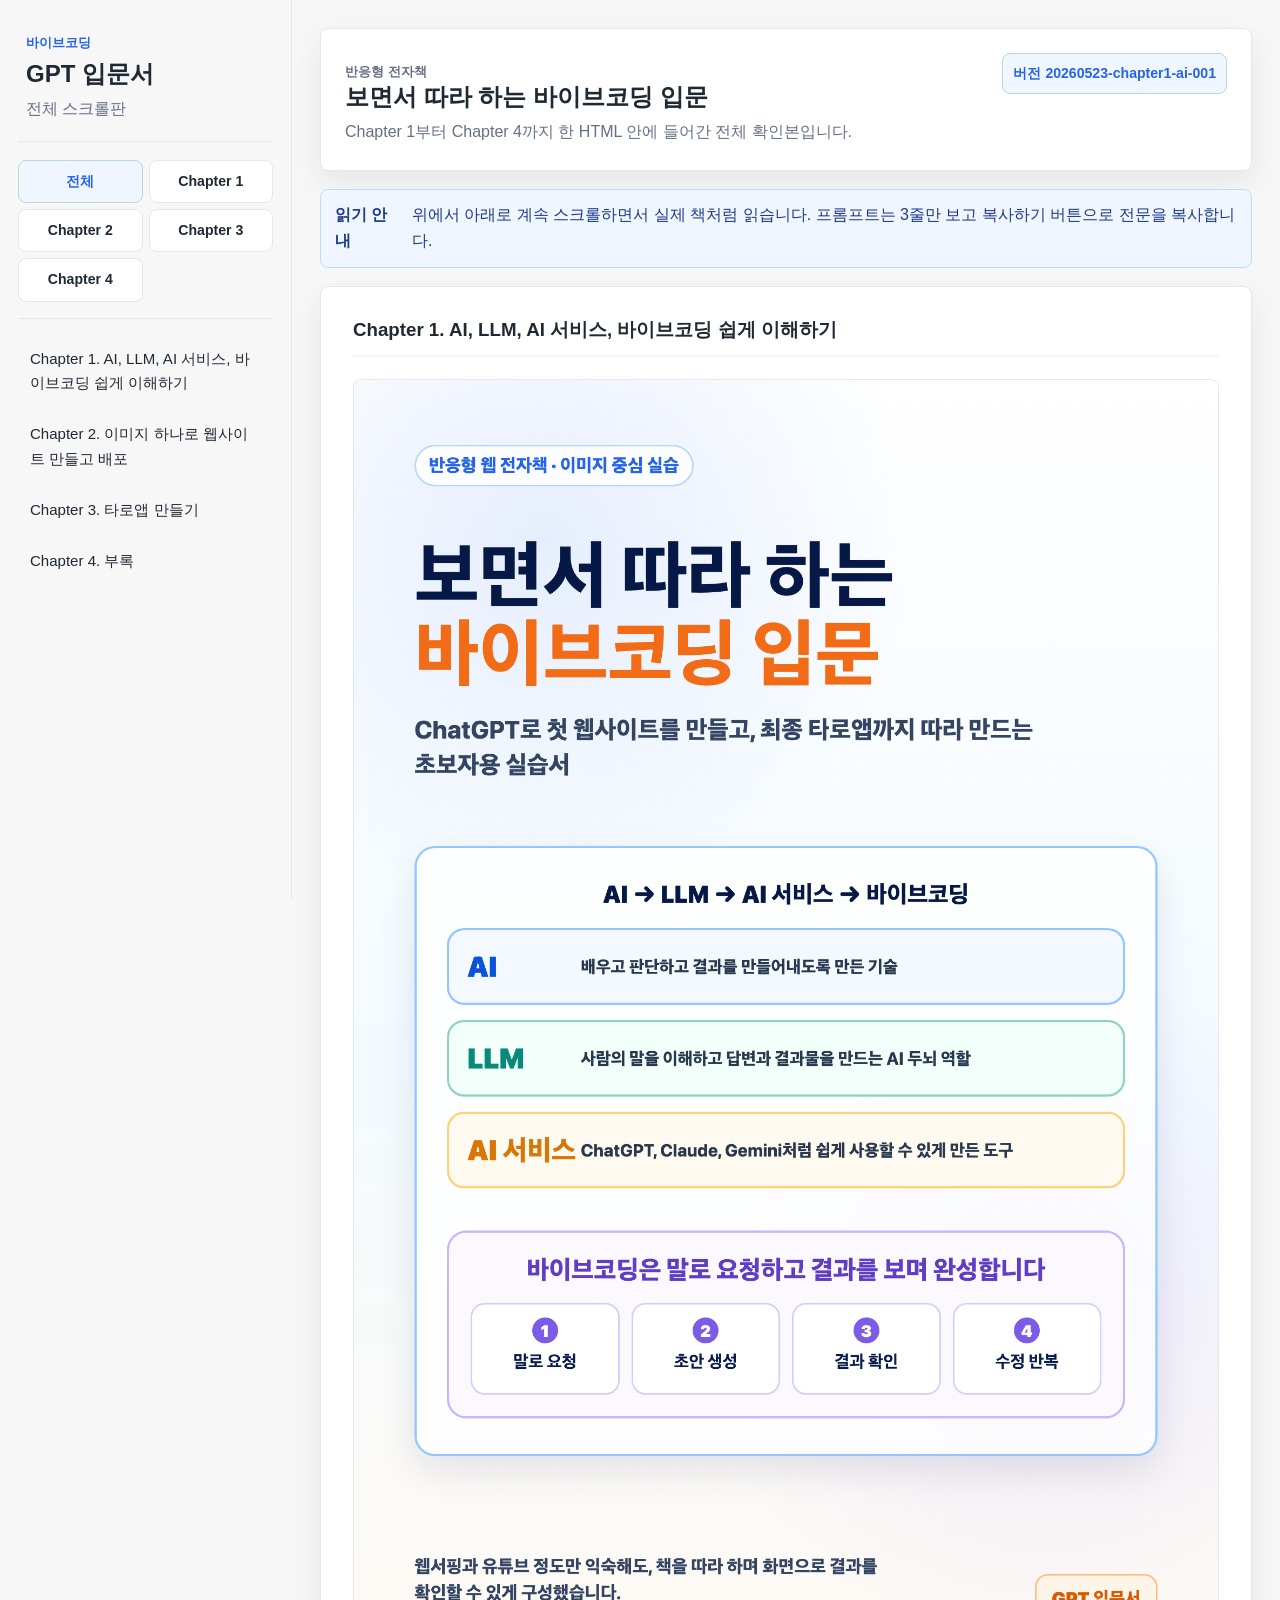
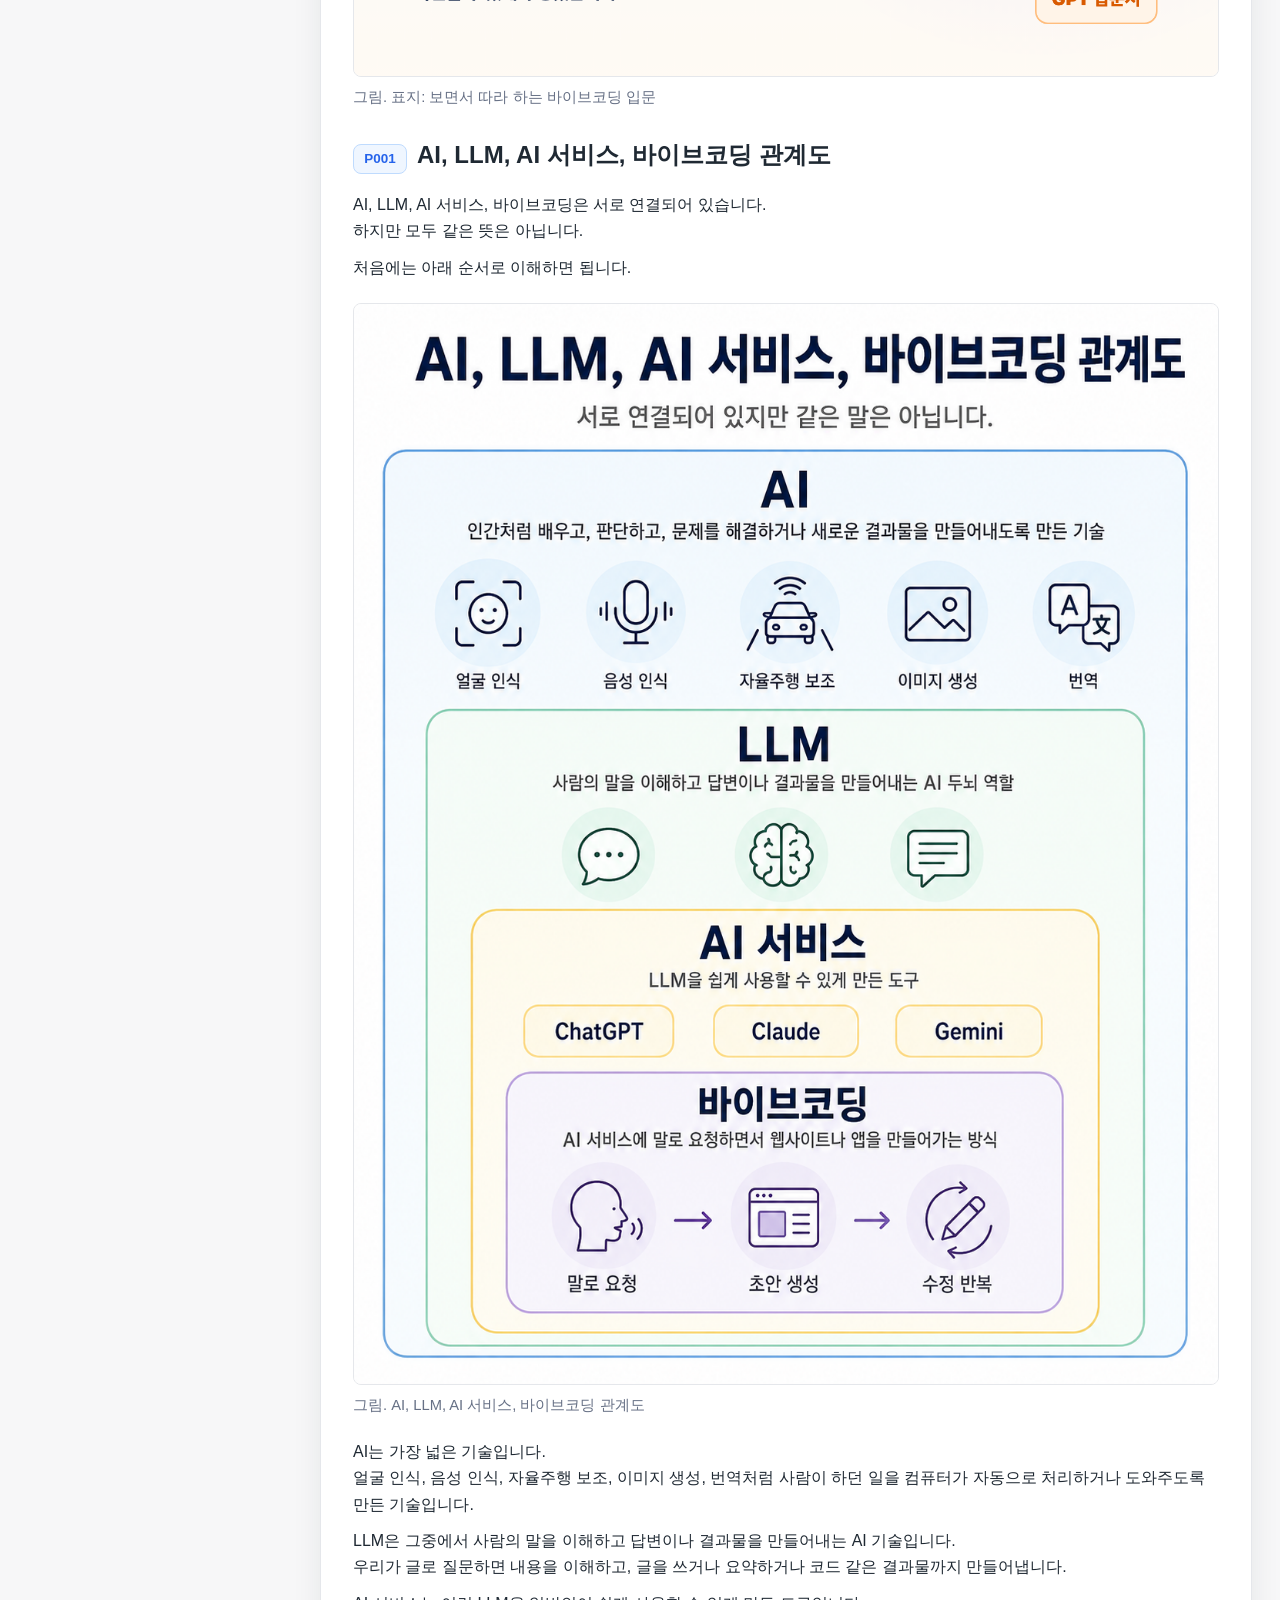
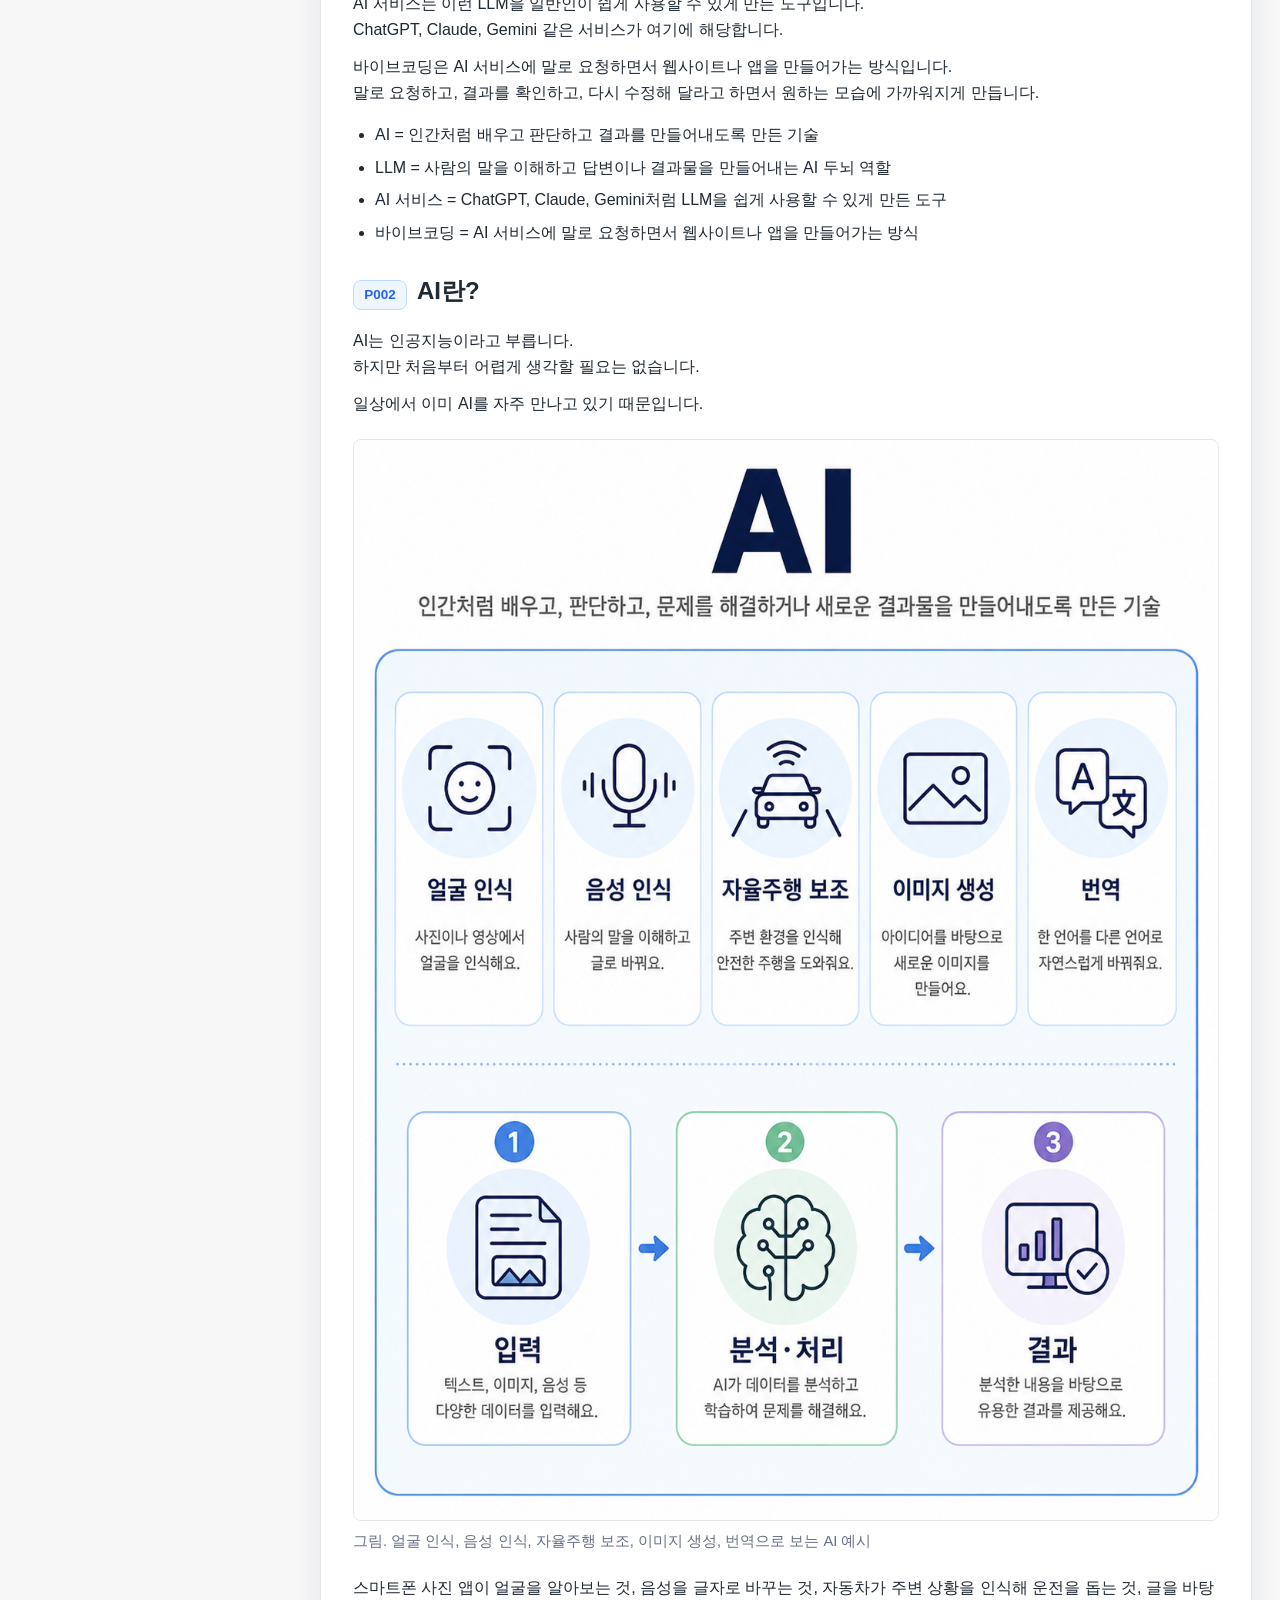
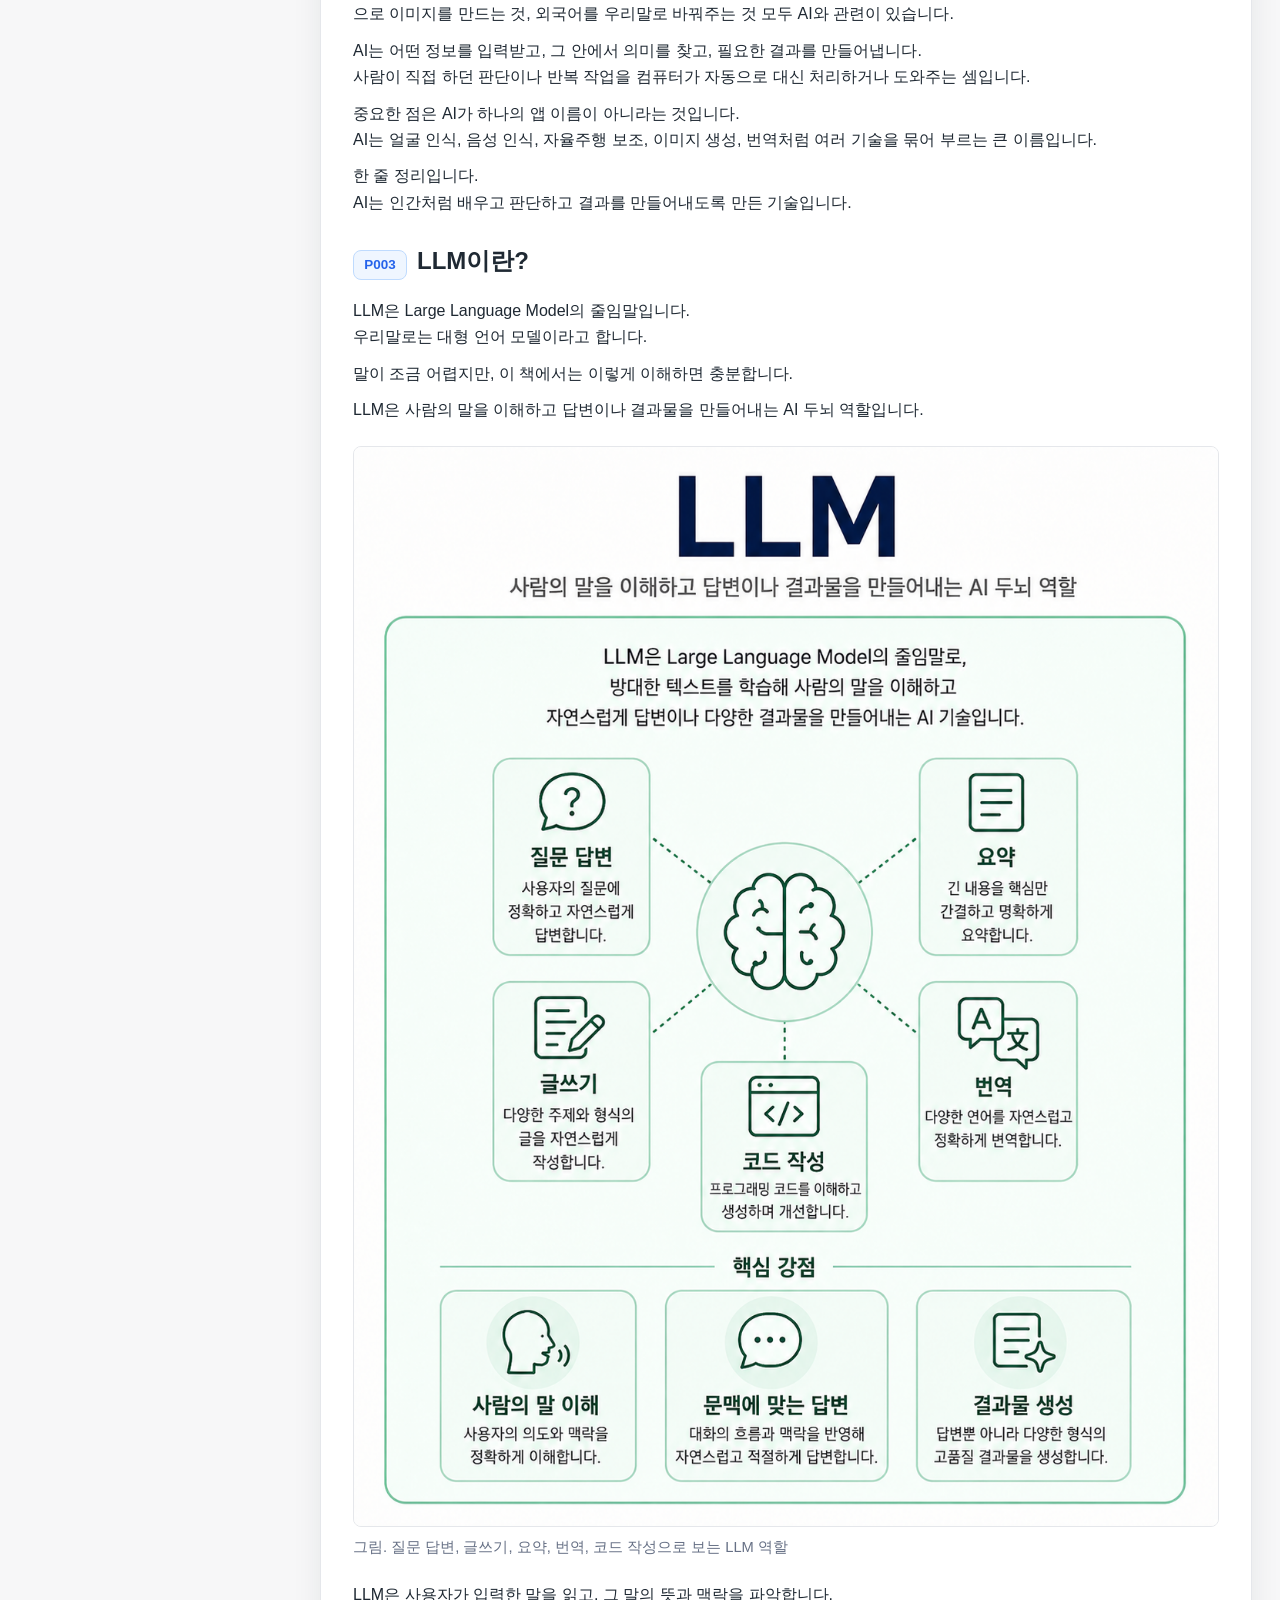
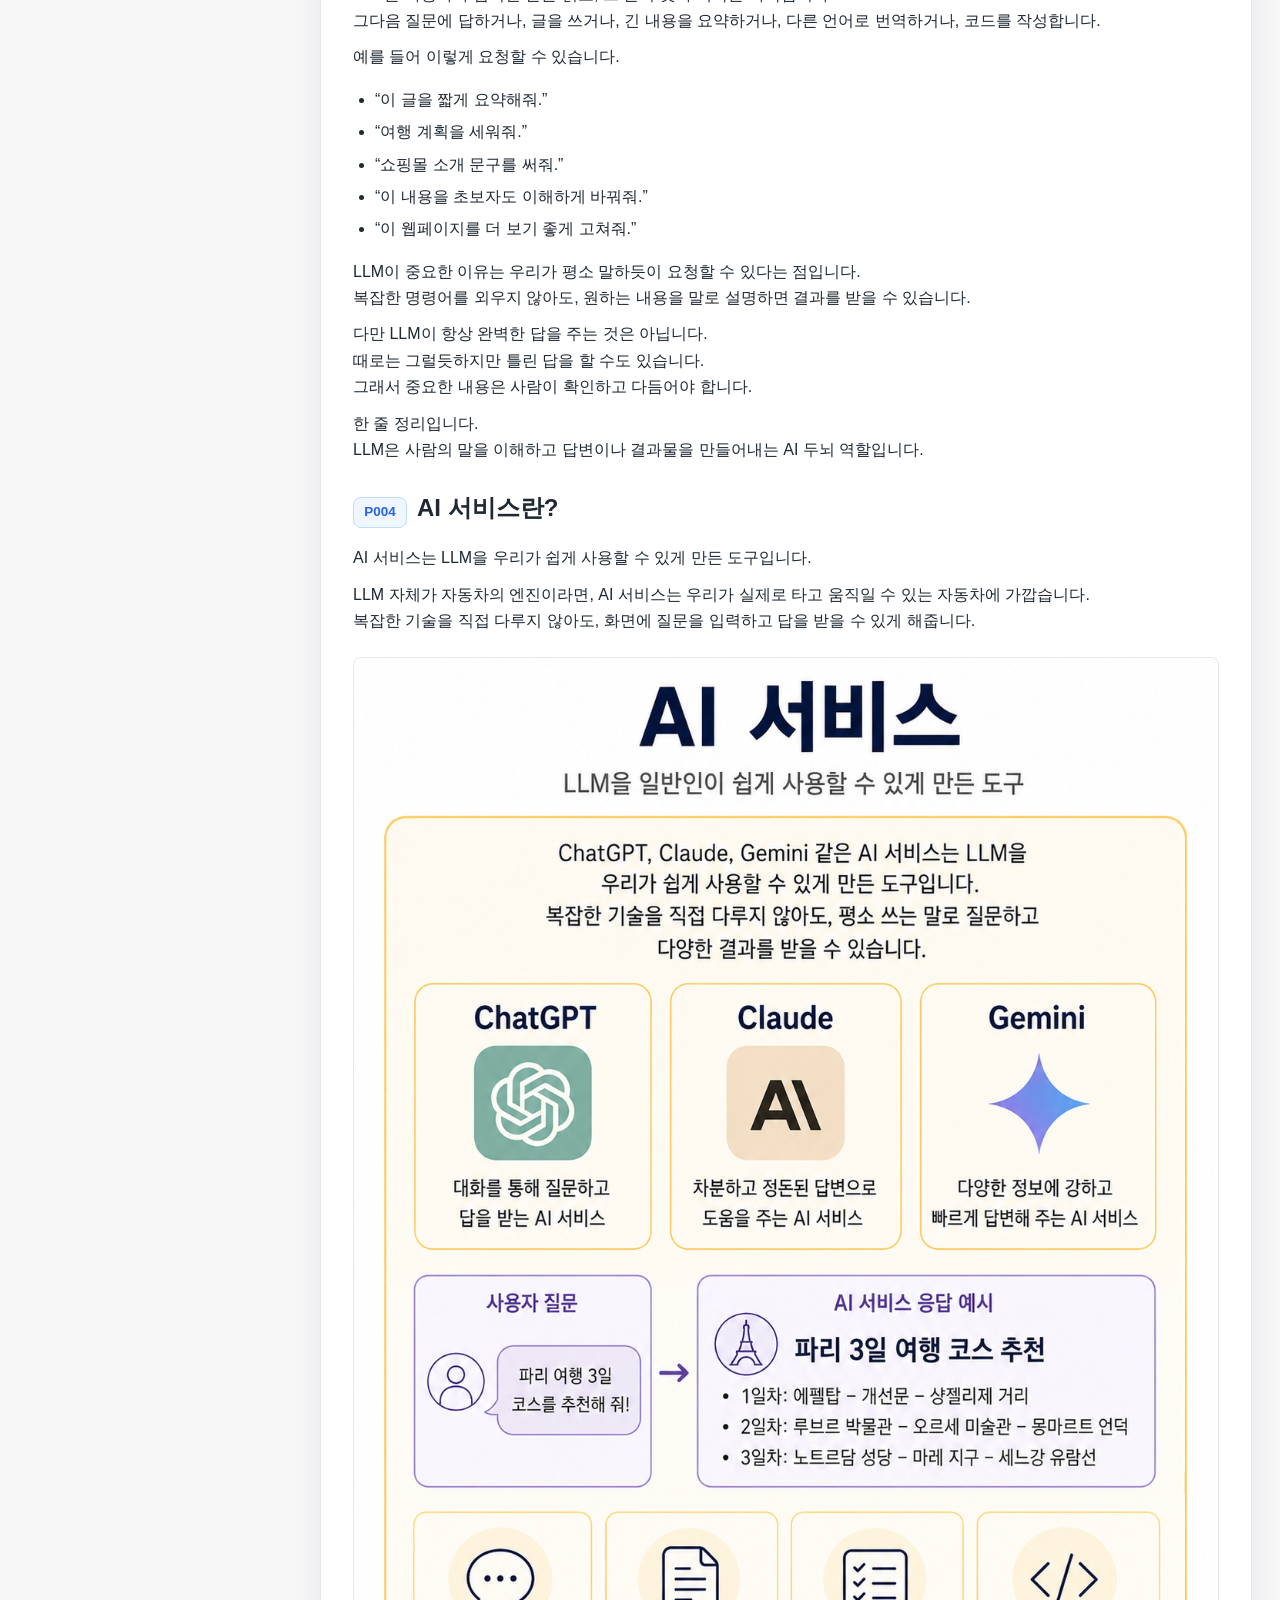
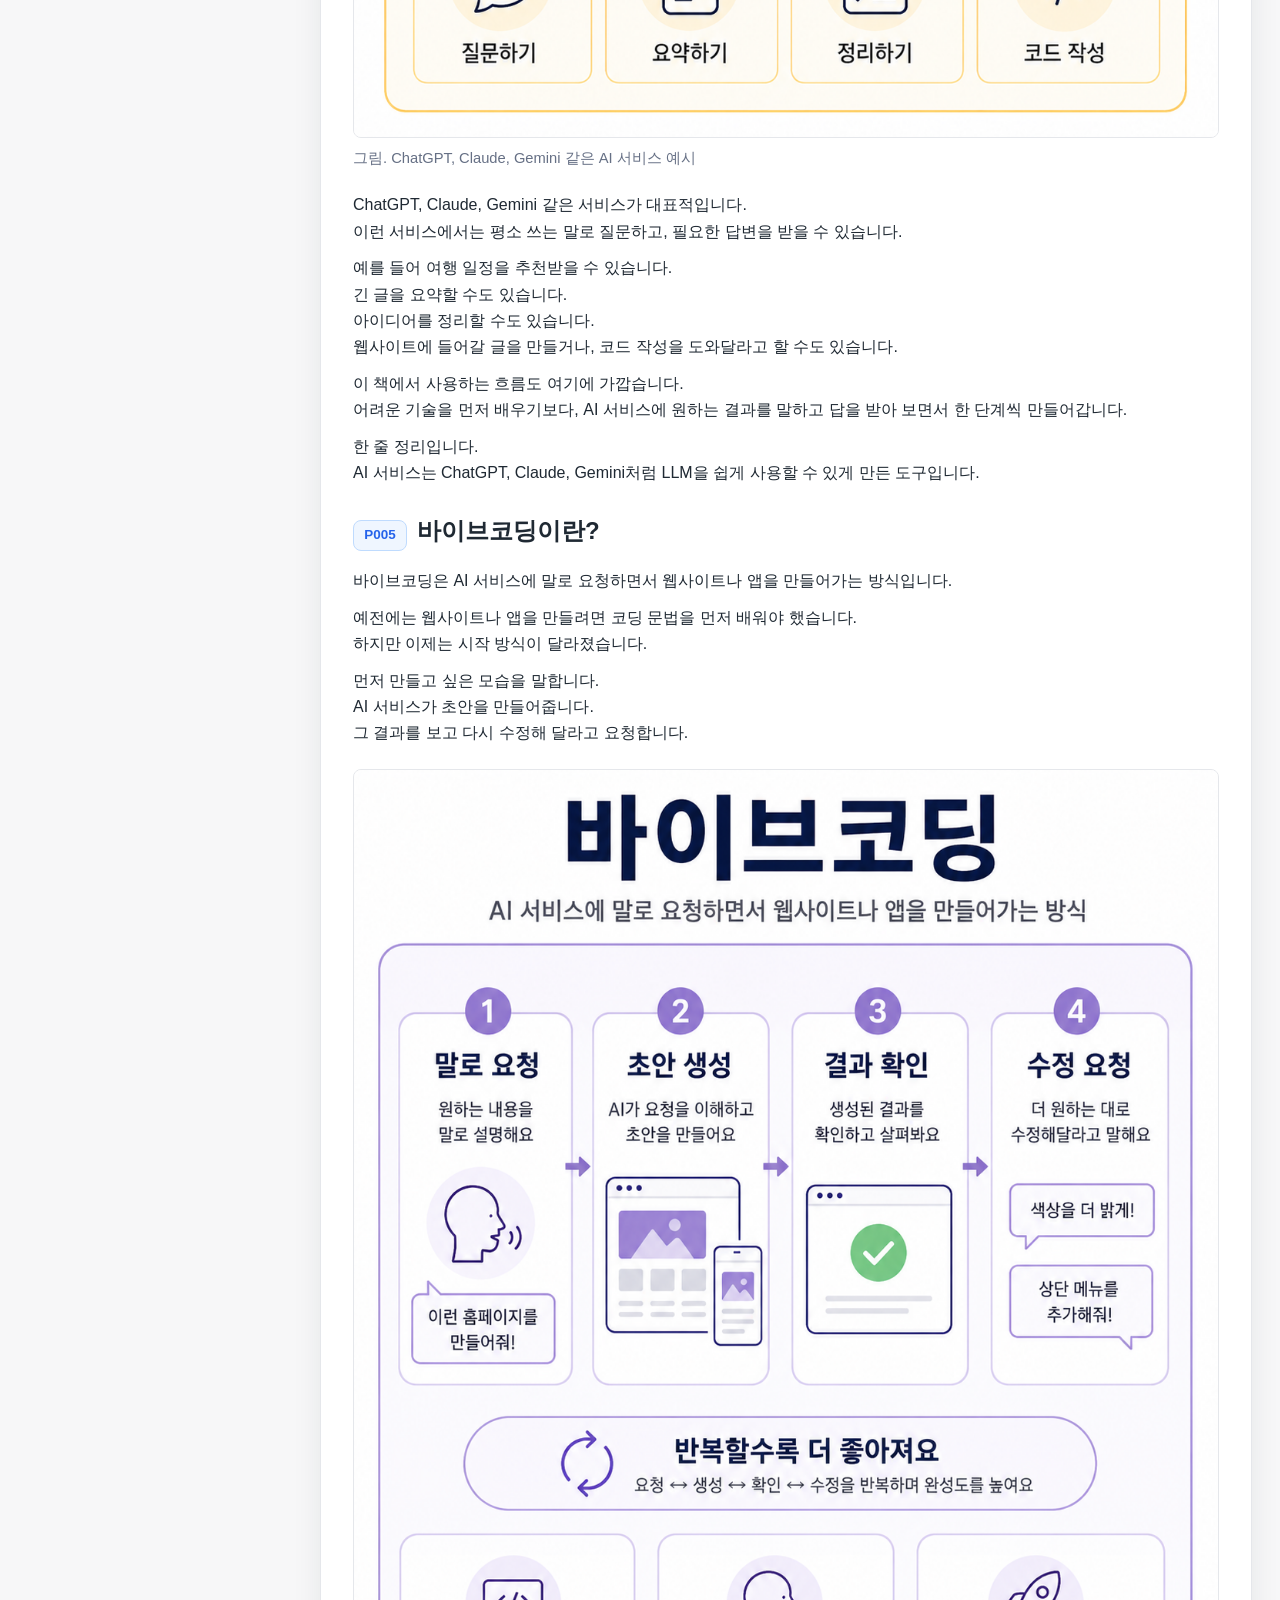
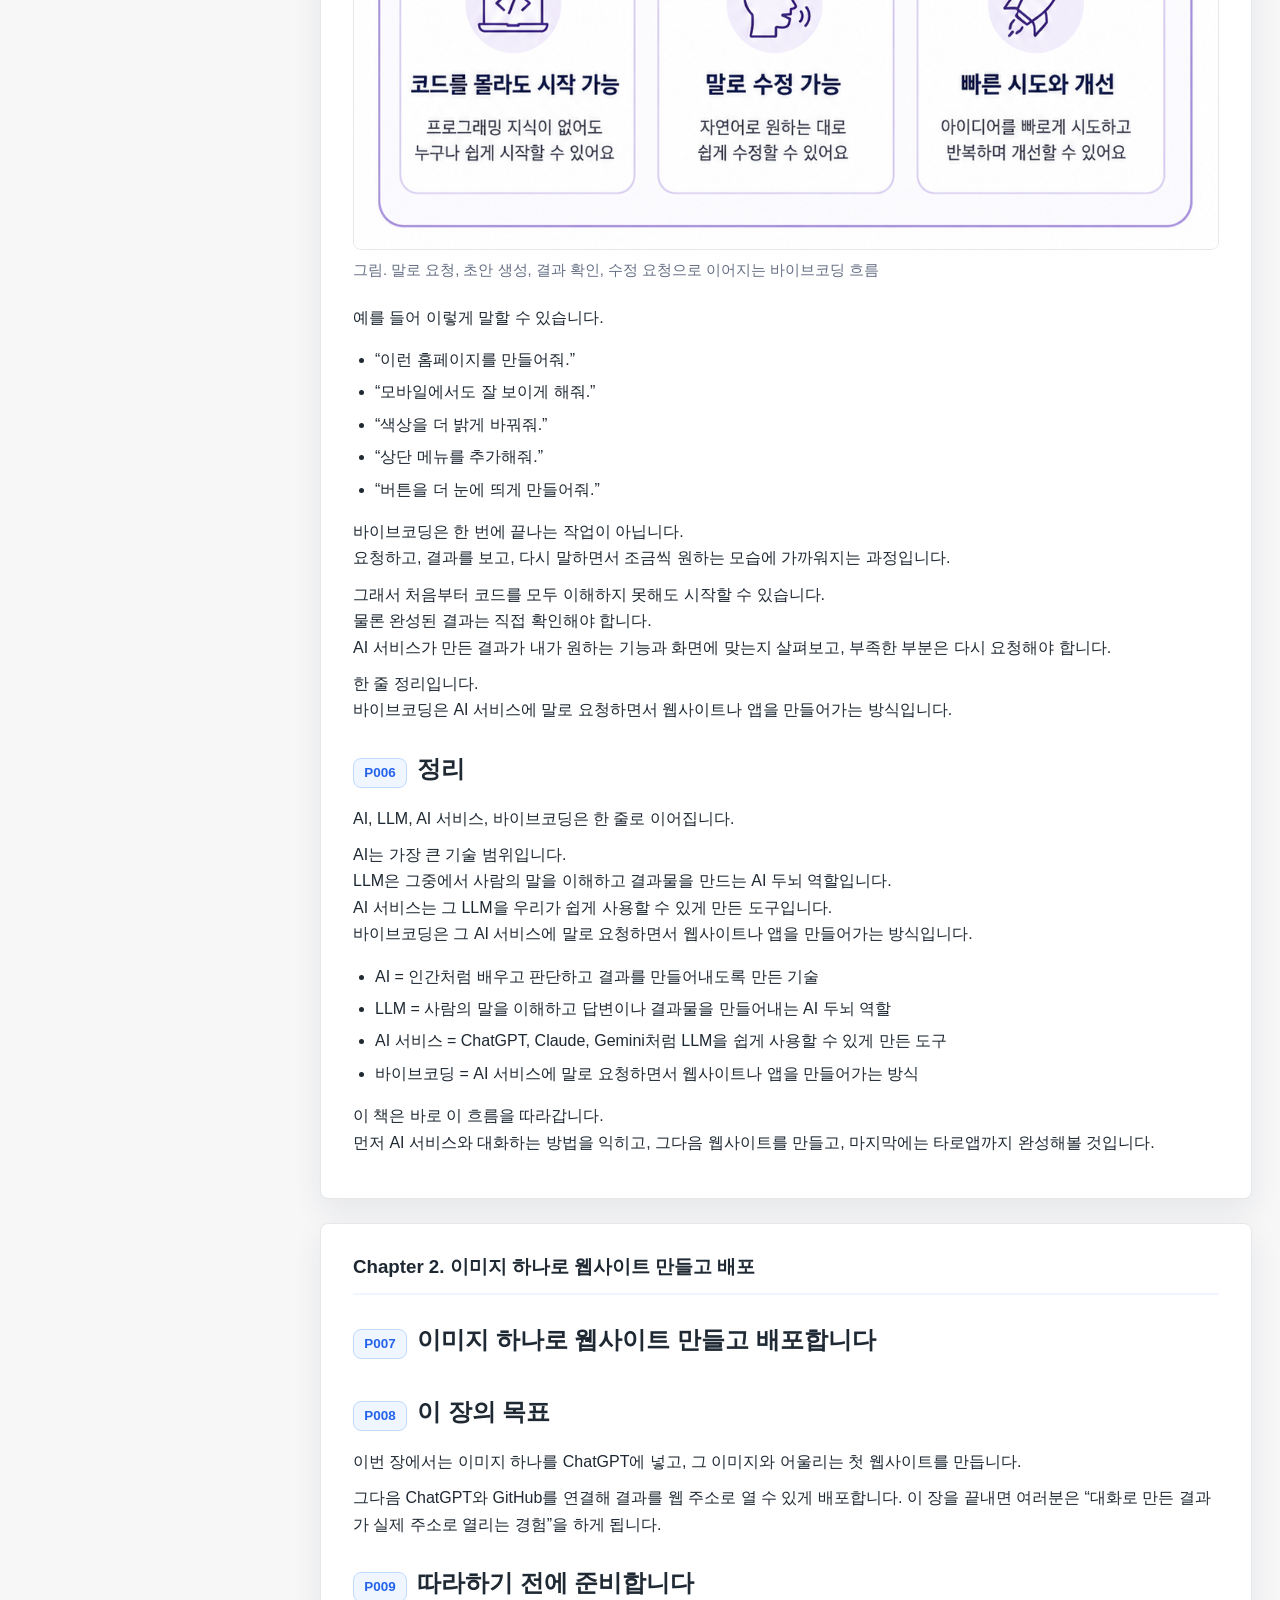
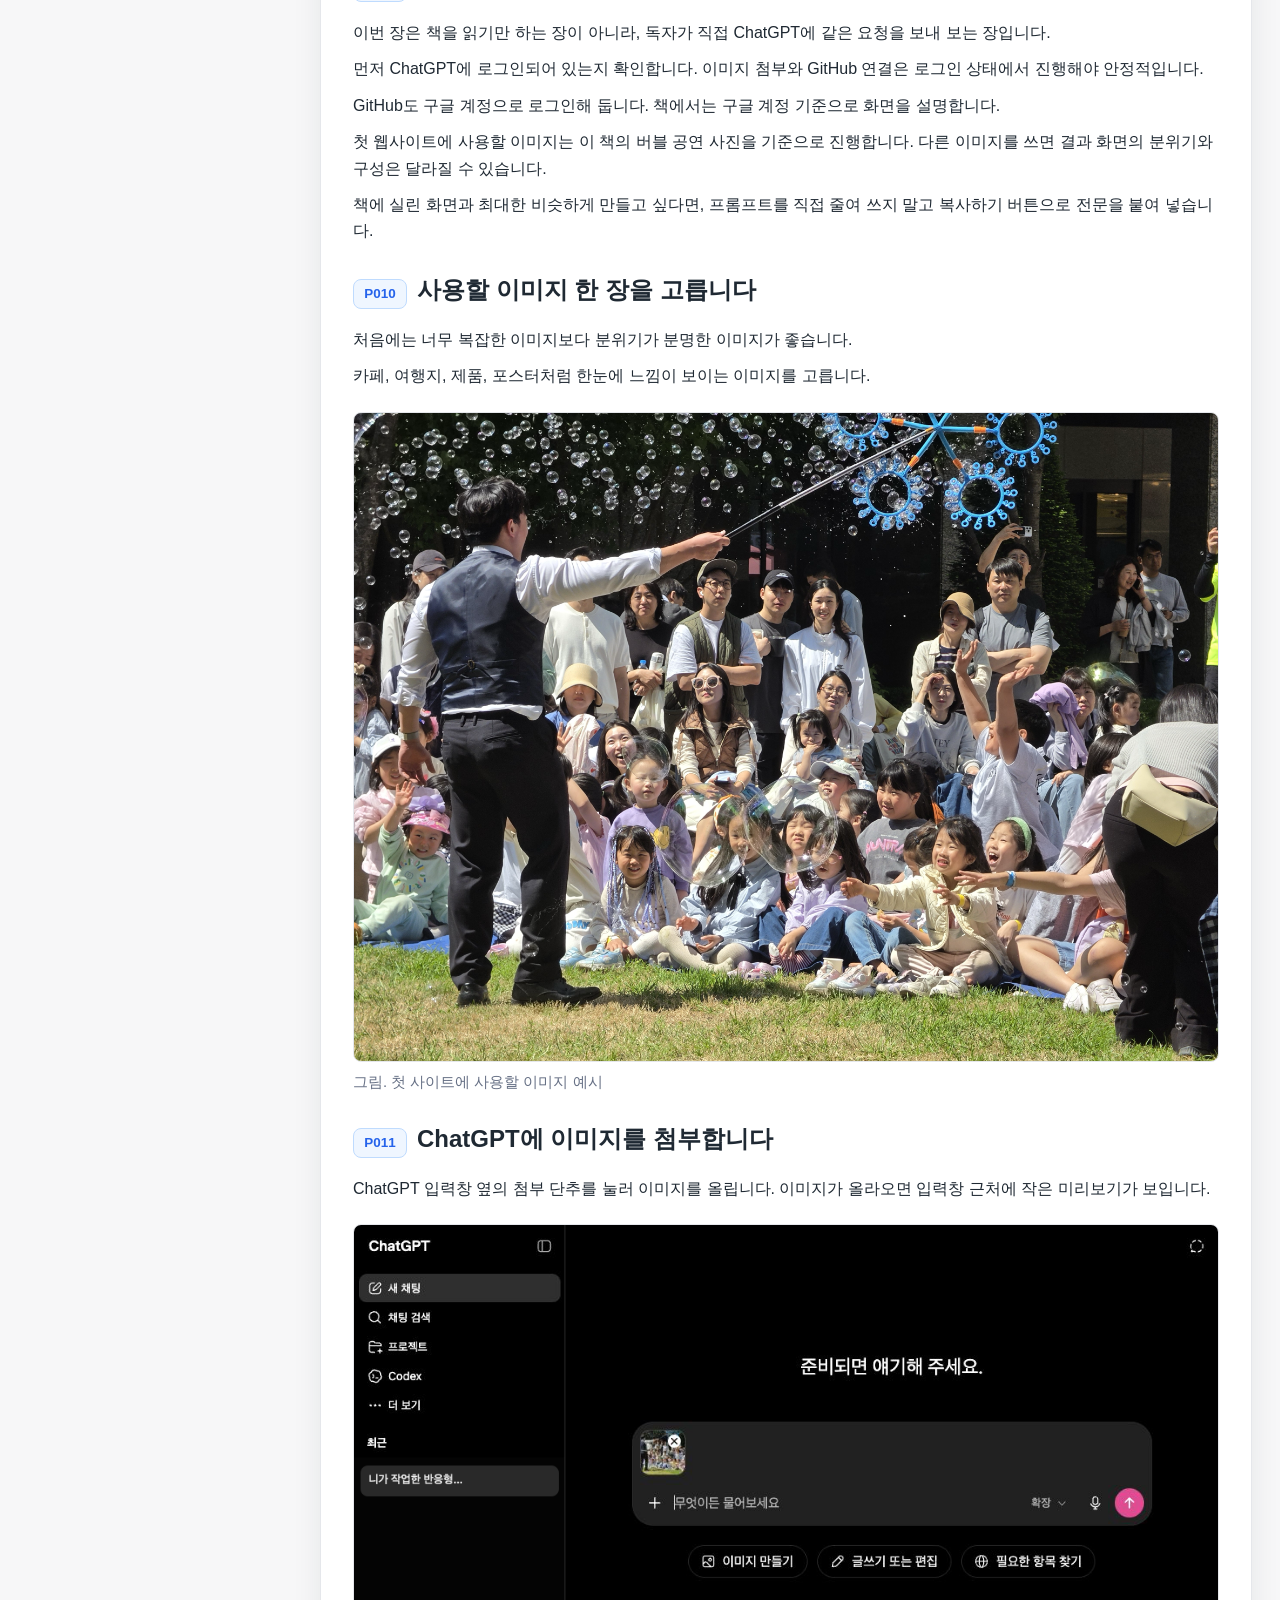
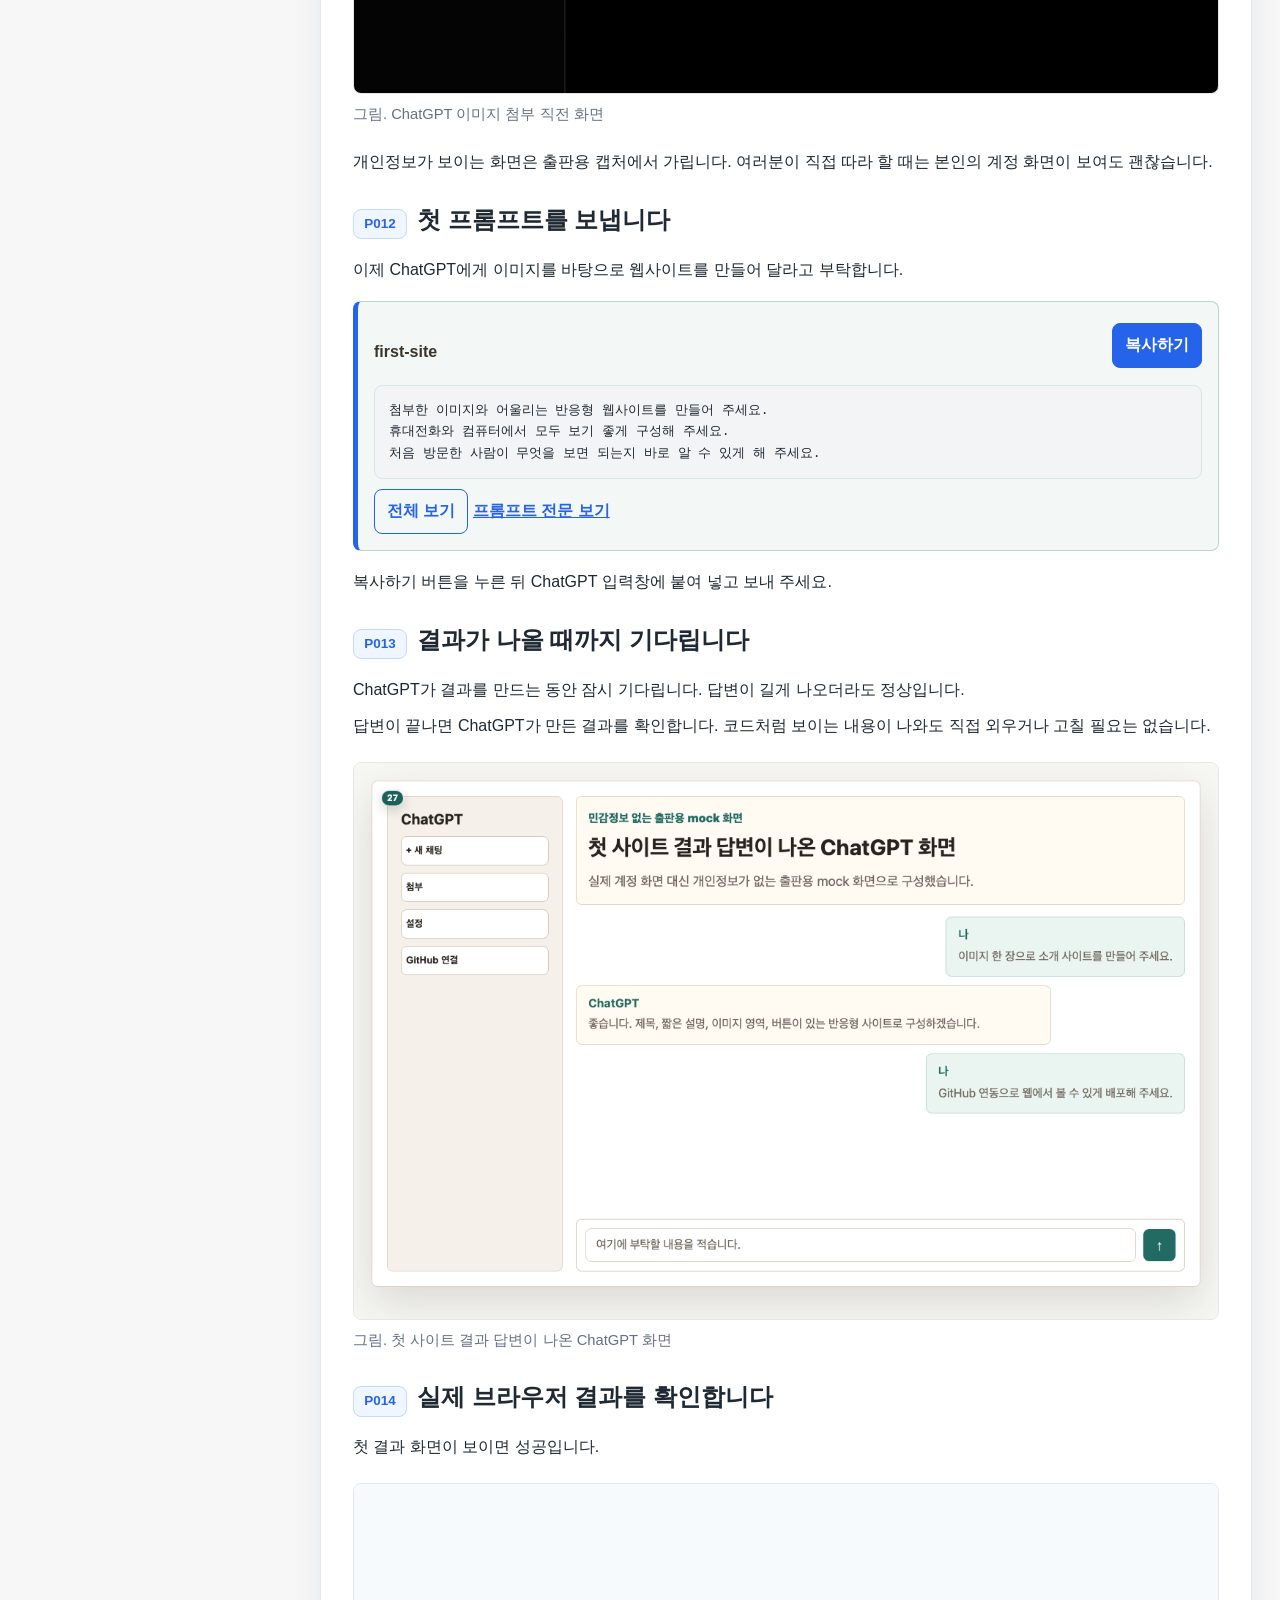
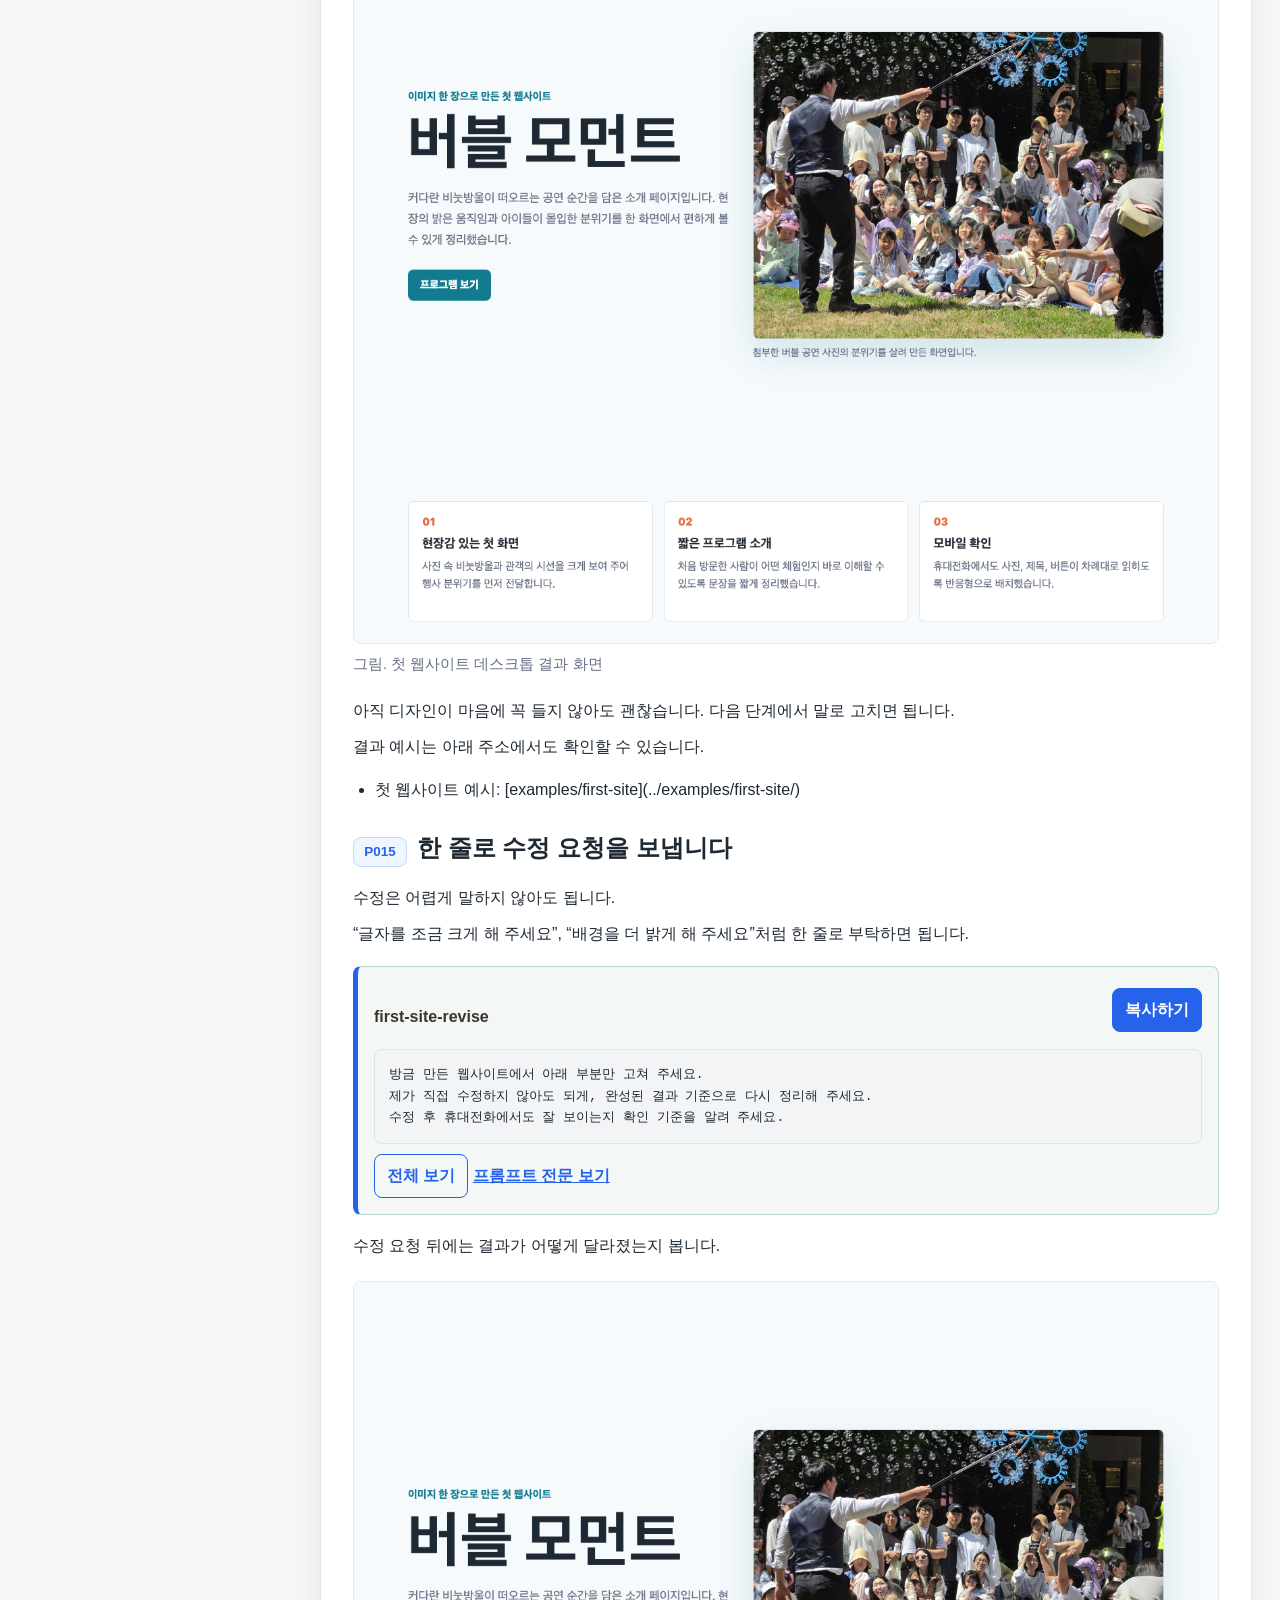
==== commit 3853f5f9: "Update webbook cover and chapter 1" ====
--- a/webbook/index.html
+++ b/webbook/index.html
@@ -7,10 +7,10 @@
     <meta http-equiv="Pragma" content="no-cache">
     <meta http-equiv="Expires" content="0">
     <title>보면서 따라 하는 바이브코딩 입문 - 전체 스크롤판</title>
-    <link rel="stylesheet" href="./assets/book.css?v=20260523-page-title-001">
+    <link rel="stylesheet" href="./assets/book.css?v=20260523-chapter1-ai-001">
   </head>
   <body>
-    <!-- build: 20260523-page-title-001 -->
+    <!-- build: 20260523-chapter1-ai-001 -->
     <a class="skip-link" href="#book-content">본문으로 바로가기</a>
     <div class="app-shell">
       <aside class="book-sidebar" aria-label="전자책 목차">
@@ -19,12 +19,12 @@
           <h1>GPT 입문서</h1>
           <p>전체 스크롤판</p>
         </div>
-        <nav class="mode-nav" aria-label="보기 방식"><a class="is-active" href="./index.html?v=20260523-page-title-001">전체</a>
-<a class="" href="./chapter1.html?v=20260523-page-title-001">Chapter 1</a>
-<a class="" href="./chapter2.html?v=20260523-page-title-001">Chapter 2</a>
-<a class="" href="./chapter3.html?v=20260523-page-title-001">Chapter 3</a>
-<a class="" href="./chapter4.html?v=20260523-page-title-001">Chapter 4</a></nav>
-        <nav id="chapter-nav" class="chapter-nav"><a class="" href="#chapter-01_chapter1">Chapter 1. AI, LLM, 바이브코딩</a>
+        <nav class="mode-nav" aria-label="보기 방식"><a class="is-active" href="./index.html?v=20260523-chapter1-ai-001">전체</a>
+<a class="" href="./chapter1.html?v=20260523-chapter1-ai-001">Chapter 1</a>
+<a class="" href="./chapter2.html?v=20260523-chapter1-ai-001">Chapter 2</a>
+<a class="" href="./chapter3.html?v=20260523-chapter1-ai-001">Chapter 3</a>
+<a class="" href="./chapter4.html?v=20260523-chapter1-ai-001">Chapter 4</a></nav>
+        <nav id="chapter-nav" class="chapter-nav"><a class="" href="#chapter-01_chapter1">Chapter 1. AI, LLM, AI 서비스, 바이브코딩 쉽게 이해하기</a>
 <a class="" href="#chapter-02_chapter2">Chapter 2. 이미지 하나로 웹사이트 만들고 배포</a>
 <a class="" href="#chapter-03_chapter3">Chapter 3. 타로앱 만들기</a>
 <a class="" href="#chapter-04_chapter4">Chapter 4. 부록</a></nav>
@@ -37,7 +37,7 @@
             <h2>보면서 따라 하는 바이브코딩 입문</h2>
             <p>Chapter 1부터 Chapter 4까지 한 HTML 안에 들어간 전체 확인본입니다.</p>
           </div>
-          <div class="build-badge" aria-label="빌드 번호">버전 20260523-page-title-001</div>
+          <div class="build-badge" aria-label="빌드 번호">버전 20260523-chapter1-ai-001</div>
         </header>
 
         <section class="reader-note" aria-label="읽기 안내">
@@ -48,65 +48,141 @@
         <article id="book-content" class="book-content">
 
     <section id="chapter-01_chapter1" class="chapter" data-chapter="01_chapter1">
-      <h1>Chapter 1. AI, LLM, 바이브코딩</h1>
+      <h1>Chapter 1. AI, LLM, AI 서비스, 바이브코딩 쉽게 이해하기</h1>
       
+    <figure class="image-frame" data-image-src="./images/cover.png">
+      <img src="./images/cover.png?v=20260523-chapter1-ai-001" alt="표지: 보면서 따라 하는 바이브코딩 입문" loading="lazy">
+      <figcaption>그림. 표지: 보면서 따라 하는 바이브코딩 입문</figcaption>
+    </figure>
+  
+
     <div class="page-heading" id="page-001">
       <a class="page-number" href="#page-001" aria-label="P001">P001</a>
-      <h2>이 책은 무엇을 만드는 책인가요</h2>
-    </div>
-  
-<p>이 책은 AI(Artificial Intelligence), LLM(Large Language Model), 바이브코딩(vibe coding)을 생활 속 도구로 이해하고 직접 결과물을 만들어 보는 입문책입니다.</p>
-<p>여러분이 이 책을 따라가며 최종적으로 만나게 될 결과는 타로(tarot) 사이트입니다. 책에 실리는 HTML(HyperText Markup Language) 결과 캡처와 최대한 같은 기능, 화면 흐름, UI(User Interface), UX(User Experience)를 목표로 합니다.</p>
-<p>여기서 중요한 점은 코드를 외우는 것이 아닙니다. 여러분은 원하는 결과를 말로 부탁하고, 나온 화면을 보고, 다시 고쳐 달라고 말하는 흐름을 익힙니다.</p>
-<p>LLM은 같은 부탁에도 매번 완전히 같은 문장을 내놓지 않을 수 있습니다. 그래서 이 책은 문장 하나하나를 똑같이 맞추는 책이 아닙니다. 기능과 화면 목표를 맞춰 가는 책입니다.</p>
+      <h2>AI, LLM, AI 서비스, 바이브코딩 관계도</h2>
+    </div>
+  
+<p>AI, LLM, AI 서비스, 바이브코딩은 서로 연결되어 있습니다.<br>하지만 모두 같은 뜻은 아닙니다.</p>
+<p>처음에는 아래 순서로 이해하면 됩니다.</p>
+
+    <figure class="image-frame" data-image-src="./images/ch01_01_ai_llm_ai_service_vibecoding_relation.png">
+      <img src="./images/ch01_01_ai_llm_ai_service_vibecoding_relation.png?v=20260523-chapter1-ai-001" alt="AI, LLM, AI 서비스, 바이브코딩 관계도" loading="lazy">
+      <figcaption>그림. AI, LLM, AI 서비스, 바이브코딩 관계도</figcaption>
+    </figure>
+  
+<p>AI는 가장 넓은 기술입니다.<br>얼굴 인식, 음성 인식, 자율주행 보조, 이미지 생성, 번역처럼 사람이 하던 일을 컴퓨터가 자동으로 처리하거나 도와주도록 만든 기술입니다.</p>
+<p>LLM은 그중에서 사람의 말을 이해하고 답변이나 결과물을 만들어내는 AI 기술입니다.<br>우리가 글로 질문하면 내용을 이해하고, 글을 쓰거나 요약하거나 코드 같은 결과물까지 만들어냅니다.</p>
+<p>AI 서비스는 이런 LLM을 일반인이 쉽게 사용할 수 있게 만든 도구입니다.<br>ChatGPT, Claude, Gemini 같은 서비스가 여기에 해당합니다.</p>
+<p>바이브코딩은 AI 서비스에 말로 요청하면서 웹사이트나 앱을 만들어가는 방식입니다.<br>말로 요청하고, 결과를 확인하고, 다시 수정해 달라고 하면서 원하는 모습에 가까워지게 만듭니다.</p>
+<ul>
+<li>AI = 인간처럼 배우고 판단하고 결과를 만들어내도록 만든 기술</li>
+<li>LLM = 사람의 말을 이해하고 답변이나 결과물을 만들어내는 AI 두뇌 역할</li>
+<li>AI 서비스 = ChatGPT, Claude, Gemini처럼 LLM을 쉽게 사용할 수 있게 만든 도구</li>
+<li>바이브코딩 = AI 서비스에 말로 요청하면서 웹사이트나 앱을 만들어가는 방식</li>
+</ul>
 
     <div class="page-heading" id="page-002">
       <a class="page-number" href="#page-002" aria-label="P002">P002</a>
-      <h2>AI와 LLM을 생활 속 도구로 이해합니다</h2>
-    </div>
-  
-<p>AI는 사람의 일을 대신하거나 도와주는 여러 기술을 넓게 부르는 말입니다. 사진을 분류하고, 말을 알아듣고, 글을 요약하고, 질문에 답하는 일도 그 안에 들어갑니다.</p>
-<p>LLM은 그중에서도 글과 대화를 다루는 AI입니다. 풀어 쓰면 거대한 언어 모델이라는 뜻입니다. 이름은 어렵지만, 여러분이 실제로 만나는 모습은 대화창에 가깝습니다.</p>
-<p>여러분이 문장을 입력하면 LLM은 그 문장을 바탕으로 답을 만듭니다. 답은 설명일 수도 있고, 글 초안일 수도 있고, 웹사이트를 만들기 위한 지시 결과일 수도 있습니다.</p>
-<p>이 책에서는 LLM의 내부 구조를 깊게 다루지 않습니다. 대신 우리가 실제로 쓸 수 있는 흐름에 집중합니다. 원하는 결과를 말로 요청하고, 나온 결과를 눈으로 확인하는 흐름입니다.</p>
+      <h2>AI란?</h2>
+    </div>
+  
+<p>AI는 인공지능이라고 부릅니다.<br>하지만 처음부터 어렵게 생각할 필요는 없습니다.</p>
+<p>일상에서 이미 AI를 자주 만나고 있기 때문입니다.</p>
+
+    <figure class="image-frame" data-image-src="./images/ch01_02_ai_examples.png">
+      <img src="./images/ch01_02_ai_examples.png?v=20260523-chapter1-ai-001" alt="얼굴 인식, 음성 인식, 자율주행 보조, 이미지 생성, 번역으로 보는 AI 예시" loading="lazy">
+      <figcaption>그림. 얼굴 인식, 음성 인식, 자율주행 보조, 이미지 생성, 번역으로 보는 AI 예시</figcaption>
+    </figure>
+  
+<p>스마트폰 사진 앱이 얼굴을 알아보는 것, 음성을 글자로 바꾸는 것, 자동차가 주변 상황을 인식해 운전을 돕는 것, 글을 바탕으로 이미지를 만드는 것, 외국어를 우리말로 바꿔주는 것 모두 AI와 관련이 있습니다.</p>
+<p>AI는 어떤 정보를 입력받고, 그 안에서 의미를 찾고, 필요한 결과를 만들어냅니다.<br>사람이 직접 하던 판단이나 반복 작업을 컴퓨터가 자동으로 대신 처리하거나 도와주는 셈입니다.</p>
+<p>중요한 점은 AI가 하나의 앱 이름이 아니라는 것입니다.<br>AI는 얼굴 인식, 음성 인식, 자율주행 보조, 이미지 생성, 번역처럼 여러 기술을 묶어 부르는 큰 이름입니다.</p>
+<p>한 줄 정리입니다.<br>AI는 인간처럼 배우고 판단하고 결과를 만들어내도록 만든 기술입니다.</p>
 
     <div class="page-heading" id="page-003">
       <a class="page-number" href="#page-003" aria-label="P003">P003</a>
-      <h2>ChatGPT가 결과물을 만드는 흐름을 봅니다</h2>
-    </div>
-  
-<p>ChatGPT는 GPT(Generative Pre-trained Transformer) 계열의 대화형 도구입니다. 여러분의 부탁을 받아 답을 만들고, 이 책에서는 결과물을 만들어 보는 출발점으로 사용합니다.</p>
-<p>흐름은 단순합니다. 먼저 원하는 결과를 말합니다. 그다음 ChatGPT가 만든 결과를 확인합니다. 마음에 들지 않는 부분이 있으면 다시 고쳐 달라고 말합니다.</p>
-<p>처음부터 완성된 결과가 한 번에 나와야 한다고 생각하지 않아도 됩니다. 바이브코딩은 한 번의 정답을 맞히는 방식보다, 결과를 보며 방향을 좁혀 가는 방식에 가깝습니다.</p>
+      <h2>LLM이란?</h2>
+    </div>
+  
+<p>LLM은 Large Language Model의 줄임말입니다.<br>우리말로는 대형 언어 모델이라고 합니다.</p>
+<p>말이 조금 어렵지만, 이 책에서는 이렇게 이해하면 충분합니다.</p>
+<p>LLM은 사람의 말을 이해하고 답변이나 결과물을 만들어내는 AI 두뇌 역할입니다.</p>
+
+    <figure class="image-frame" data-image-src="./images/ch01_03_llm_role.png">
+      <img src="./images/ch01_03_llm_role.png?v=20260523-chapter1-ai-001" alt="질문 답변, 글쓰기, 요약, 번역, 코드 작성으로 보는 LLM 역할" loading="lazy">
+      <figcaption>그림. 질문 답변, 글쓰기, 요약, 번역, 코드 작성으로 보는 LLM 역할</figcaption>
+    </figure>
+  
+<p>LLM은 사용자가 입력한 말을 읽고, 그 말의 뜻과 맥락을 파악합니다.<br>그다음 질문에 답하거나, 글을 쓰거나, 긴 내용을 요약하거나, 다른 언어로 번역하거나, 코드를 작성합니다.</p>
+<p>예를 들어 이렇게 요청할 수 있습니다.</p>
+<ul>
+<li>“이 글을 짧게 요약해줘.”</li>
+<li>“여행 계획을 세워줘.”</li>
+<li>“쇼핑몰 소개 문구를 써줘.”</li>
+<li>“이 내용을 초보자도 이해하게 바꿔줘.”</li>
+<li>“이 웹페이지를 더 보기 좋게 고쳐줘.”</li>
+</ul>
+<p>LLM이 중요한 이유는 우리가 평소 말하듯이 요청할 수 있다는 점입니다.<br>복잡한 명령어를 외우지 않아도, 원하는 내용을 말로 설명하면 결과를 받을 수 있습니다.</p>
+<p>다만 LLM이 항상 완벽한 답을 주는 것은 아닙니다.<br>때로는 그럴듯하지만 틀린 답을 할 수도 있습니다.<br>그래서 중요한 내용은 사람이 확인하고 다듬어야 합니다.</p>
+<p>한 줄 정리입니다.<br>LLM은 사람의 말을 이해하고 답변이나 결과물을 만들어내는 AI 두뇌 역할입니다.</p>
 
     <div class="page-heading" id="page-004">
       <a class="page-number" href="#page-004" aria-label="P004">P004</a>
-      <h2>바이브코딩은 무엇이 다른가요</h2>
-    </div>
-  
-<p>기존의 코딩 입문은 보통 문법부터 시작했습니다. 어떤 기호를 어디에 쓰는지 배우고, 파일을 만들고, 결과가 안 나오면 오류를 찾아야 했습니다.</p>
-<p>바이브코딩은 출발점이 다릅니다. 먼저 원하는 결과를 말합니다. “이런 분위기의 웹사이트를 만들어 주세요”처럼 결과 중심으로 요청합니다.</p>
-<p>그다음에는 화면을 봅니다. 색이 맞는지, 버튼이 보이는지, 휴대전화에서도 읽히는지 확인합니다. 마음에 들지 않으면 다시 말합니다.</p>
-<p>이 방식은 코딩을 몰라도 모든 것이 자동으로 해결된다는 뜻이 아닙니다. 대신 여러분이 볼 수 있는 결과를 기준으로 AI와 대화하며 고쳐 가는 방식입니다.</p>
+      <h2>AI 서비스란?</h2>
+    </div>
+  
+<p>AI 서비스는 LLM을 우리가 쉽게 사용할 수 있게 만든 도구입니다.</p>
+<p>LLM 자체가 자동차의 엔진이라면, AI 서비스는 우리가 실제로 타고 움직일 수 있는 자동차에 가깝습니다.<br>복잡한 기술을 직접 다루지 않아도, 화면에 질문을 입력하고 답을 받을 수 있게 해줍니다.</p>
+
+    <figure class="image-frame" data-image-src="./images/ch01_04_ai_service.png">
+      <img src="./images/ch01_04_ai_service.png?v=20260523-chapter1-ai-001" alt="ChatGPT, Claude, Gemini 같은 AI 서비스 예시" loading="lazy">
+      <figcaption>그림. ChatGPT, Claude, Gemini 같은 AI 서비스 예시</figcaption>
+    </figure>
+  
+<p>ChatGPT, Claude, Gemini 같은 서비스가 대표적입니다.<br>이런 서비스에서는 평소 쓰는 말로 질문하고, 필요한 답변을 받을 수 있습니다.</p>
+<p>예를 들어 여행 일정을 추천받을 수 있습니다.<br>긴 글을 요약할 수도 있습니다.<br>아이디어를 정리할 수도 있습니다.<br>웹사이트에 들어갈 글을 만들거나, 코드 작성을 도와달라고 할 수도 있습니다.</p>
+<p>이 책에서 사용하는 흐름도 여기에 가깝습니다.<br>어려운 기술을 먼저 배우기보다, AI 서비스에 원하는 결과를 말하고 답을 받아 보면서 한 단계씩 만들어갑니다.</p>
+<p>한 줄 정리입니다.<br>AI 서비스는 ChatGPT, Claude, Gemini처럼 LLM을 쉽게 사용할 수 있게 만든 도구입니다.</p>
 
     <div class="page-heading" id="page-005">
       <a class="page-number" href="#page-005" aria-label="P005">P005</a>
-      <h2>왜 지금 바이브코딩 입문이 필요한가요</h2>
-    </div>
-  
-<p>이전에는 웹사이트를 만들려면 여러 단계를 직접 알아야 했습니다. 화면을 만드는 방법, 파일을 다루는 방법, 웹에 올리는 방법을 따로 배워야 했습니다.</p>
-<p>이제는 첫 출발이 달라졌습니다. 원하는 결과를 대화로 설명하고, AI가 만든 결과를 눈으로 확인하는 흐름이 가능해졌습니다.</p>
-<p>물론 AI가 모든 판단을 대신해 주지는 않습니다. 결과가 마음에 드는지, 버튼이 잘 보이는지, 모바일에서 읽히는지 확인하는 일은 여전히 여러분의 몫입니다.</p>
-<p>하지만 그 확인은 전문 개발 지식이 아니라 눈으로 보는 판단에 가깝습니다. 그래서 웹서핑과 유튜브 시청에 익숙한 독자도 결과를 보며 따라갈 수 있습니다.</p>
+      <h2>바이브코딩이란?</h2>
+    </div>
+  
+<p>바이브코딩은 AI 서비스에 말로 요청하면서 웹사이트나 앱을 만들어가는 방식입니다.</p>
+<p>예전에는 웹사이트나 앱을 만들려면 코딩 문법을 먼저 배워야 했습니다.<br>하지만 이제는 시작 방식이 달라졌습니다.</p>
+<p>먼저 만들고 싶은 모습을 말합니다.<br>AI 서비스가 초안을 만들어줍니다.<br>그 결과를 보고 다시 수정해 달라고 요청합니다.</p>
+
+    <figure class="image-frame" data-image-src="./images/ch01_05_vibecoding_flow.png">
+      <img src="./images/ch01_05_vibecoding_flow.png?v=20260523-chapter1-ai-001" alt="말로 요청, 초안 생성, 결과 확인, 수정 요청으로 이어지는 바이브코딩 흐름" loading="lazy">
+      <figcaption>그림. 말로 요청, 초안 생성, 결과 확인, 수정 요청으로 이어지는 바이브코딩 흐름</figcaption>
+    </figure>
+  
+<p>예를 들어 이렇게 말할 수 있습니다.</p>
+<ul>
+<li>“이런 홈페이지를 만들어줘.”</li>
+<li>“모바일에서도 잘 보이게 해줘.”</li>
+<li>“색상을 더 밝게 바꿔줘.”</li>
+<li>“상단 메뉴를 추가해줘.”</li>
+<li>“버튼을 더 눈에 띄게 만들어줘.”</li>
+</ul>
+<p>바이브코딩은 한 번에 끝나는 작업이 아닙니다.<br>요청하고, 결과를 보고, 다시 말하면서 조금씩 원하는 모습에 가까워지는 과정입니다.</p>
+<p>그래서 처음부터 코드를 모두 이해하지 못해도 시작할 수 있습니다.<br>물론 완성된 결과는 직접 확인해야 합니다.<br>AI 서비스가 만든 결과가 내가 원하는 기능과 화면에 맞는지 살펴보고, 부족한 부분은 다시 요청해야 합니다.</p>
+<p>한 줄 정리입니다.<br>바이브코딩은 AI 서비스에 말로 요청하면서 웹사이트나 앱을 만들어가는 방식입니다.</p>
 
     <div class="page-heading" id="page-006">
       <a class="page-number" href="#page-006" aria-label="P006">P006</a>
-      <h2>이제 첫 실습으로 넘어갑니다</h2>
-    </div>
-  
-<p>지금까지는 AI, LLM, 바이브코딩의 흐름을 살펴봤습니다.</p>
-<p>다음 장부터는 같은 설명을 반복하지 않고 실제 화면을 보며 따라갑니다. Chapter 2에서는 이미지 하나로 첫 웹사이트를 만들고, Chapter 3에서는 타로 사이트를 완성합니다.</p>
-<p>이 책의 흐름은 하나입니다. 말로 부탁하고, 결과를 보고, 다시 고쳐 달라고 말합니다.</p>
+      <h2>정리</h2>
+    </div>
+  
+<p>AI, LLM, AI 서비스, 바이브코딩은 한 줄로 이어집니다.</p>
+<p>AI는 가장 큰 기술 범위입니다.<br>LLM은 그중에서 사람의 말을 이해하고 결과물을 만드는 AI 두뇌 역할입니다.<br>AI 서비스는 그 LLM을 우리가 쉽게 사용할 수 있게 만든 도구입니다.<br>바이브코딩은 그 AI 서비스에 말로 요청하면서 웹사이트나 앱을 만들어가는 방식입니다.</p>
+<ul>
+<li>AI = 인간처럼 배우고 판단하고 결과를 만들어내도록 만든 기술</li>
+<li>LLM = 사람의 말을 이해하고 답변이나 결과물을 만들어내는 AI 두뇌 역할</li>
+<li>AI 서비스 = ChatGPT, Claude, Gemini처럼 LLM을 쉽게 사용할 수 있게 만든 도구</li>
+<li>바이브코딩 = AI 서비스에 말로 요청하면서 웹사이트나 앱을 만들어가는 방식</li>
+</ul>
+<p>이 책은 바로 이 흐름을 따라갑니다.<br>먼저 AI 서비스와 대화하는 방법을 익히고, 그다음 웹사이트를 만들고, 마지막에는 타로앱까지 완성해볼 것입니다.</p>
     </section>
   
 
@@ -147,7 +223,7 @@
 <p>카페, 여행지, 제품, 포스터처럼 한눈에 느낌이 보이는 이미지를 고릅니다.</p>
 
     <figure class="image-frame" data-image-src="./images/ch02_02_select_image.png">
-      <img src="./images/ch02_02_select_image.png?v=20260523-page-title-001" alt="첫 사이트에 사용할 이미지 예시" loading="lazy">
+      <img src="./images/ch02_02_select_image.png?v=20260523-chapter1-ai-001" alt="첫 사이트에 사용할 이미지 예시" loading="lazy">
       <figcaption>그림. 첫 사이트에 사용할 이미지 예시</figcaption>
     </figure>
   
@@ -160,7 +236,7 @@
 <p>ChatGPT 입력창 옆의 첨부 단추를 눌러 이미지를 올립니다. 이미지가 올라오면 입력창 근처에 작은 미리보기가 보입니다.</p>
 
     <figure class="image-frame" data-image-src="./images/ch02_03_attach_image.png">
-      <img src="./images/ch02_03_attach_image.png?v=20260523-page-title-001" alt="ChatGPT 이미지 첨부 직전 화면" loading="lazy">
+      <img src="./images/ch02_03_attach_image.png?v=20260523-chapter1-ai-001" alt="ChatGPT 이미지 첨부 직전 화면" loading="lazy">
       <figcaption>그림. ChatGPT 이미지 첨부 직전 화면</figcaption>
     </figure>
   
@@ -205,7 +281,7 @@
 너무 복잡한 기능은 넣지 말고, 처음 보는 사람도 편하게 읽을 수 있게 해 주세요.
 결과는 나중에 GitHub Pages로 올릴 수 있는 웹사이트 형태로 정리해 주세요.
 완성 후에는 제가 확인해야 할 항목을 짧은 체크리스트로 알려 주세요.</pre>
-      <a class="prompt-card__epub-link" href="../prompts/first-site.md?v=20260523-page-title-001">프롬프트 전문 보기</a>
+      <a class="prompt-card__epub-link" href="../prompts/first-site.md?v=20260523-chapter1-ai-001">프롬프트 전문 보기</a>
     </section>
   
 <p>복사하기 버튼을 누른 뒤 ChatGPT 입력창에 붙여 넣고 보내 주세요.</p>
@@ -219,7 +295,7 @@
 <p>답변이 끝나면 ChatGPT가 만든 결과를 확인합니다. 코드처럼 보이는 내용이 나와도 직접 외우거나 고칠 필요는 없습니다.</p>
 
     <figure class="image-frame" data-image-src="./images/ch02_06_answer_ready.png">
-      <img src="./images/ch02_06_answer_ready.png?v=20260523-page-title-001" alt="첫 사이트 결과 답변이 나온 ChatGPT 화면" loading="lazy">
+      <img src="./images/ch02_06_answer_ready.png?v=20260523-chapter1-ai-001" alt="첫 사이트 결과 답변이 나온 ChatGPT 화면" loading="lazy">
       <figcaption>그림. 첫 사이트 결과 답변이 나온 ChatGPT 화면</figcaption>
     </figure>
   
@@ -232,7 +308,7 @@
 <p>첫 결과 화면이 보이면 성공입니다.</p>
 
     <figure class="image-frame" data-image-src="./images/ch02_07_first_site_desktop.png">
-      <img src="./images/ch02_07_first_site_desktop.png?v=20260523-page-title-001" alt="첫 웹사이트 데스크톱 결과 화면" loading="lazy">
+      <img src="./images/ch02_07_first_site_desktop.png?v=20260523-chapter1-ai-001" alt="첫 웹사이트 데스크톱 결과 화면" loading="lazy">
       <figcaption>그림. 첫 웹사이트 데스크톱 결과 화면</figcaption>
     </figure>
   
@@ -278,13 +354,13 @@
 저는 초보자라서 코드 조각만 따로 받으면 적용하기 어렵습니다.
 가능하면 제가 바로 결과를 확인할 수 있게 전체 결과 기준으로 안내해 주세요.
 수정이 끝나면 무엇이 달라졌는지 3가지 이내로 요약해 주세요.</pre>
-      <a class="prompt-card__epub-link" href="../prompts/first-site.md?v=20260523-page-title-001">프롬프트 전문 보기</a>
+      <a class="prompt-card__epub-link" href="../prompts/first-site.md?v=20260523-chapter1-ai-001">프롬프트 전문 보기</a>
     </section>
   
 <p>수정 요청 뒤에는 결과가 어떻게 달라졌는지 봅니다.</p>
 
     <figure class="image-frame" data-image-src="./images/ch02_09_revised_result.png">
-      <img src="./images/ch02_09_revised_result.png?v=20260523-page-title-001" alt="첫 사이트 수정 후 결과 화면" loading="lazy">
+      <img src="./images/ch02_09_revised_result.png?v=20260523-chapter1-ai-001" alt="첫 사이트 수정 후 결과 화면" loading="lazy">
       <figcaption>그림. 첫 사이트 수정 후 결과 화면</figcaption>
     </figure>
   
@@ -297,7 +373,7 @@
 <p>웹사이트는 컴퓨터에서만 예쁘면 부족합니다. 휴대전화에서도 글자가 잘 보이고 버튼을 누를 수 있어야 합니다.</p>
 
     <figure class="image-frame" data-image-src="./images/ch02_10_first_site_mobile.png">
-      <img src="./images/ch02_10_first_site_mobile.png?v=20260523-page-title-001" alt="첫 사이트 모바일 결과 화면" loading="lazy">
+      <img src="./images/ch02_10_first_site_mobile.png?v=20260523-chapter1-ai-001" alt="첫 사이트 모바일 결과 화면" loading="lazy">
       <figcaption>그림. 첫 사이트 모바일 결과 화면</figcaption>
     </figure>
   
@@ -313,27 +389,27 @@
 <p>로그인은 구글 계정 기준으로 설명합니다. 이미 구글 계정으로 ChatGPT와 GitHub에 로그인되어 있다면 같은 흐름으로 확인하면 됩니다.</p>
 
     <figure class="image-frame" data-image-src="./images/ch03_02_github_home.png">
-      <img src="./images/ch03_02_github_home.png?v=20260523-page-title-001" alt="GitHub 메인 화면 전체" loading="lazy">
+      <img src="./images/ch03_02_github_home.png?v=20260523-chapter1-ai-001" alt="GitHub 메인 화면 전체" loading="lazy">
       <figcaption>그림. GitHub 메인 화면 전체</figcaption>
     </figure>
   
 <p>ChatGPT에서 GitHub 연결 위치를 찾습니다.</p>
 
     <figure class="image-frame" data-image-src="./images/ch03_06_chatgpt_connector_entry.png">
-      <img src="./images/ch03_06_chatgpt_connector_entry.png?v=20260523-page-title-001" alt="ChatGPT 설정 또는 커넥터 진입 화면" loading="lazy">
+      <img src="./images/ch03_06_chatgpt_connector_entry.png?v=20260523-chapter1-ai-001" alt="ChatGPT 설정 또는 커넥터 진입 화면" loading="lazy">
       <figcaption>그림. ChatGPT 설정 또는 커넥터 진입 화면</figcaption>
     </figure>
   
 <p>GitHub 연결을 선택하고 권한 화면을 확인합니다.</p>
 
     <figure class="image-frame" data-image-src="./images/ch03_07_github_connector.png">
-      <img src="./images/ch03_07_github_connector.png?v=20260523-page-title-001" alt="ChatGPT 커넥터 목록의 GitHub 화면" loading="lazy">
+      <img src="./images/ch03_07_github_connector.png?v=20260523-chapter1-ai-001" alt="ChatGPT 커넥터 목록의 GitHub 화면" loading="lazy">
       <figcaption>그림. ChatGPT 커넥터 목록의 GitHub 화면</figcaption>
     </figure>
   
 
     <figure class="image-frame" data-image-src="./images/ch03_08_github_authorize.png">
-      <img src="./images/ch03_08_github_authorize.png?v=20260523-page-title-001" alt="GitHub 권한 승인 화면" loading="lazy">
+      <img src="./images/ch03_08_github_authorize.png?v=20260523-chapter1-ai-001" alt="GitHub 권한 승인 화면" loading="lazy">
       <figcaption>그림. GitHub 권한 승인 화면</figcaption>
     </figure>
   
@@ -375,14 +451,14 @@
 완료 후에는 최종 주소를 알려 주세요.
 주소가 바로 열리지 않을 수 있다면 기다리는 시간과 다시 확인하는 방법도 알려 주세요.
 마지막에는 데스크톱과 휴대전화에서 확인할 체크리스트를 적어 주세요.</pre>
-      <a class="prompt-card__epub-link" href="../prompts/first-site.md?v=20260523-page-title-001">프롬프트 전문 보기</a>
+      <a class="prompt-card__epub-link" href="../prompts/first-site.md?v=20260523-chapter1-ai-001">프롬프트 전문 보기</a>
     </section>
   
 <p>배포 과정은 시간이 조금 걸릴 수 있습니다. ChatGPT가 저장소를 만들고 파일을 올리고 Pages 설정을 안내하거나 진행합니다.</p>
 <p>권한 화면이 나오면 내용을 확인한 뒤 승인합니다. 연결 화면이 나오지 않거나 ChatGPT가 직접 진행할 수 없다고 답하면, 부록의 “GitHub Pages 주소가 안 뜰 때” 문장을 사용해 현재 화면을 설명합니다.</p>
 
     <figure class="image-frame" data-image-src="./images/ch03_11_deploy_progress.png">
-      <img src="./images/ch03_11_deploy_progress.png?v=20260523-page-title-001" alt="ChatGPT 배포 진행 답변 화면" loading="lazy">
+      <img src="./images/ch03_11_deploy_progress.png?v=20260523-chapter1-ai-001" alt="ChatGPT 배포 진행 답변 화면" loading="lazy">
       <figcaption>그림. ChatGPT 배포 진행 답변 화면</figcaption>
     </figure>
   
@@ -395,21 +471,21 @@
 <p>성공하면 ChatGPT 답변 안에 웹주소가 보입니다. 보통 <code>https://...github.io/...</code> 형태의 주소입니다.</p>
 
     <figure class="image-frame" data-image-src="./images/ch03_12_final_url.png">
-      <img src="./images/ch03_12_final_url.png?v=20260523-page-title-001" alt="ChatGPT 최종 주소 답변 화면" loading="lazy">
+      <img src="./images/ch03_12_final_url.png?v=20260523-chapter1-ai-001" alt="ChatGPT 최종 주소 답변 화면" loading="lazy">
       <figcaption>그림. ChatGPT 최종 주소 답변 화면</figcaption>
     </figure>
   
 <p>주소가 열리고 첫 번째 사이트가 보이면 배포 성공입니다.</p>
 
     <figure class="image-frame" data-image-src="./images/ch03_13_first_site_public_desktop.png">
-      <img src="./images/ch03_13_first_site_public_desktop.png?v=20260523-page-title-001" alt="첫 사이트 데스크톱 외부 URL 결과 화면" loading="lazy">
+      <img src="./images/ch03_13_first_site_public_desktop.png?v=20260523-chapter1-ai-001" alt="첫 사이트 데스크톱 외부 URL 결과 화면" loading="lazy">
       <figcaption>그림. 첫 사이트 데스크톱 외부 URL 결과 화면</figcaption>
     </figure>
   
 <p>같은 주소를 휴대전화에서도 열어 봅니다.</p>
 
     <figure class="image-frame" data-image-src="./images/ch03_14_first_site_public_mobile.png">
-      <img src="./images/ch03_14_first_site_public_mobile.png?v=20260523-page-title-001" alt="첫 사이트 모바일 외부 URL 결과 화면" loading="lazy">
+      <img src="./images/ch03_14_first_site_public_mobile.png?v=20260523-chapter1-ai-001" alt="첫 사이트 모바일 외부 URL 결과 화면" loading="lazy">
       <figcaption>그림. 첫 사이트 모바일 외부 URL 결과 화면</figcaption>
     </figure>
   
@@ -462,7 +538,7 @@
   
 
     <figure class="image-frame" data-image-src="./images/ch04_01_tarot_preview.png">
-      <img src="./images/ch04_01_tarot_preview.png?v=20260523-page-title-001" alt="타로 사이트 전체 완성 미리보기" loading="lazy">
+      <img src="./images/ch04_01_tarot_preview.png?v=20260523-chapter1-ai-001" alt="타로 사이트 전체 완성 미리보기" loading="lazy">
       <figcaption>그림. 타로 사이트 전체 완성 미리보기</figcaption>
     </figure>
   
@@ -476,7 +552,7 @@
   
 
     <figure class="image-frame" data-image-src="./images/ch04_02_tarot_home.png">
-      <img src="./images/ch04_02_tarot_home.png?v=20260523-page-title-001" alt="타로 사이트 메인 화면" loading="lazy">
+      <img src="./images/ch04_02_tarot_home.png?v=20260523-chapter1-ai-001" alt="타로 사이트 메인 화면" loading="lazy">
       <figcaption>그림. 타로 사이트 메인 화면</figcaption>
     </figure>
   
@@ -490,7 +566,7 @@
   
 
     <figure class="image-frame" data-image-src="./images/ch04_03_tarot_topic.png">
-      <img src="./images/ch04_03_tarot_topic.png?v=20260523-page-title-001" alt="타로 사이트 주제 선택 화면" loading="lazy">
+      <img src="./images/ch04_03_tarot_topic.png?v=20260523-chapter1-ai-001" alt="타로 사이트 주제 선택 화면" loading="lazy">
       <figcaption>그림. 타로 사이트 주제 선택 화면</figcaption>
     </figure>
   
@@ -504,7 +580,7 @@
   
 
     <figure class="image-frame" data-image-src="./images/ch04_04_tarot_question.png">
-      <img src="./images/ch04_04_tarot_question.png?v=20260523-page-title-001" alt="타로 사이트 질문 입력 화면" loading="lazy">
+      <img src="./images/ch04_04_tarot_question.png?v=20260523-chapter1-ai-001" alt="타로 사이트 질문 입력 화면" loading="lazy">
       <figcaption>그림. 타로 사이트 질문 입력 화면</figcaption>
     </figure>
   
@@ -518,7 +594,7 @@
   
 
     <figure class="image-frame" data-image-src="./images/ch04_05_tarot_spread.png">
-      <img src="./images/ch04_05_tarot_spread.png?v=20260523-page-title-001" alt="타로 사이트 카드 뽑기 화면" loading="lazy">
+      <img src="./images/ch04_05_tarot_spread.png?v=20260523-chapter1-ai-001" alt="타로 사이트 카드 뽑기 화면" loading="lazy">
       <figcaption>그림. 타로 사이트 카드 뽑기 화면</figcaption>
     </figure>
   
@@ -532,7 +608,7 @@
   
 
     <figure class="image-frame" data-image-src="./images/ch04_06_tarot_result.png">
-      <img src="./images/ch04_06_tarot_result.png?v=20260523-page-title-001" alt="타로 사이트 결과 화면" loading="lazy">
+      <img src="./images/ch04_06_tarot_result.png?v=20260523-chapter1-ai-001" alt="타로 사이트 결과 화면" loading="lazy">
       <figcaption>그림. 타로 사이트 결과 화면</figcaption>
     </figure>
   
@@ -546,7 +622,7 @@
   
 
     <figure class="image-frame" data-image-src="./images/ch04_07_tarot_map.png">
-      <img src="./images/ch04_07_tarot_map.png?v=20260523-page-title-001" alt="타로 사이트 화면 제작 순서 지도" loading="lazy">
+      <img src="./images/ch04_07_tarot_map.png?v=20260523-chapter1-ai-001" alt="타로 사이트 화면 제작 순서 지도" loading="lazy">
       <figcaption>그림. 타로 사이트 화면 제작 순서 지도</figcaption>
     </figure>
   
@@ -567,7 +643,7 @@
   
 
     <figure class="image-frame" data-image-src="./images/ch05_01_tarot_22_cards.png">
-      <img src="./images/ch05_01_tarot_22_cards.png?v=20260523-page-title-001" alt="메이저 22장 카드 선택 화면" loading="lazy">
+      <img src="./images/ch05_01_tarot_22_cards.png?v=20260523-chapter1-ai-001" alt="메이저 22장 카드 선택 화면" loading="lazy">
       <figcaption>그림. 메이저 22장 카드 선택 화면</figcaption>
     </figure>
   
@@ -581,7 +657,7 @@
   
 
     <figure class="image-frame" data-image-src="./images/ch05_02_image_limit.png">
-      <img src="./images/ch05_02_image_limit.png?v=20260523-page-title-001" alt="ChatGPT 이미지 생성 한도 안내 화면" loading="lazy">
+      <img src="./images/ch05_02_image_limit.png?v=20260523-chapter1-ai-001" alt="ChatGPT 이미지 생성 한도 안내 화면" loading="lazy">
       <figcaption>그림. ChatGPT 이미지 생성 한도 안내 화면</figcaption>
     </figure>
   
@@ -623,7 +699,7 @@
 너무 어둡거나 공포스럽지 않게 해 주세요.
 완성 후에는 이 카드의 색감, 테두리, 일러스트 스타일을 짧게 설명해 주세요.
 이미지 생성 한도가 있을 수 있으니, 한 번에 너무 많은 변형을 요청하지 말아 주세요.</pre>
-      <a class="prompt-card__epub-link" href="../prompts/tarot-main.md?v=20260523-page-title-001">프롬프트 전문 보기</a>
+      <a class="prompt-card__epub-link" href="../prompts/tarot-main.md?v=20260523-chapter1-ai-001">프롬프트 전문 보기</a>
     </section>
   
 <p>독자 행동 안내: 복사하기 버튼으로 프롬프트를 보내고 결과 이미지를 기다려 주세요.</p>
@@ -635,7 +711,7 @@
   
 
     <figure class="image-frame" data-image-src="./images/ch05_04_card_sample_1_result.png">
-      <img src="./images/ch05_04_card_sample_1_result.png?v=20260523-page-title-001" alt="샘플 카드 1 생성 결과" loading="lazy">
+      <img src="./images/ch05_04_card_sample_1_result.png?v=20260523-chapter1-ai-001" alt="샘플 카드 1 생성 결과" loading="lazy">
       <figcaption>그림. 샘플 카드 1 생성 결과</figcaption>
     </figure>
   
@@ -677,7 +753,7 @@
 첫 번째 카드와 같은 세트처럼 보이도록 테두리와 색감의 통일감을 유지해 주세요.
 이미지 생성 한도가 있을 수 있으니 결과는 1장만 먼저 만들어 주세요.
 완성 후에는 첫 번째 카드와 통일감이 있는지 확인할 기준을 알려 주세요.</pre>
-      <a class="prompt-card__epub-link" href="../prompts/tarot-main.md?v=20260523-page-title-001">프롬프트 전문 보기</a>
+      <a class="prompt-card__epub-link" href="../prompts/tarot-main.md?v=20260523-chapter1-ai-001">프롬프트 전문 보기</a>
     </section>
   
 <p>독자 행동 안내: 두 번째 카드도 같은 분위기로 생성되는지 확인해 주세요.</p>
@@ -689,7 +765,7 @@
   
 
     <figure class="image-frame" data-image-src="./images/ch05_06_card_sample_2_result.png">
-      <img src="./images/ch05_06_card_sample_2_result.png?v=20260523-page-title-001" alt="샘플 카드 2 생성 결과" loading="lazy">
+      <img src="./images/ch05_06_card_sample_2_result.png?v=20260523-chapter1-ai-001" alt="샘플 카드 2 생성 결과" loading="lazy">
       <figcaption>그림. 샘플 카드 2 생성 결과</figcaption>
     </figure>
   
@@ -703,7 +779,7 @@
   
 
     <figure class="image-frame" data-image-src="./images/ch05_07_provided_assets.png">
-      <img src="./images/ch05_07_provided_assets.png?v=20260523-page-title-001" alt="제공 타로 이미지 자료 폴더 예시" loading="lazy">
+      <img src="./images/ch05_07_provided_assets.png?v=20260523-chapter1-ai-001" alt="제공 타로 이미지 자료 폴더 예시" loading="lazy">
       <figcaption>그림. 제공 타로 이미지 자료 폴더 예시</figcaption>
     </figure>
   
@@ -718,7 +794,7 @@
   
 
     <figure class="image-frame" data-image-src="./images/ch05_08_image_check.png">
-      <img src="./images/ch05_08_image_check.png?v=20260523-page-title-001" alt="카드 이미지 정상 표시와 깨짐 비교 화면" loading="lazy">
+      <img src="./images/ch05_08_image_check.png?v=20260523-chapter1-ai-001" alt="카드 이미지 정상 표시와 깨짐 비교 화면" loading="lazy">
       <figcaption>그림. 카드 이미지 정상 표시와 깨짐 비교 화면</figcaption>
     </figure>
   
@@ -739,7 +815,7 @@
   
 
     <figure class="image-frame" data-image-src="./images/ch06_01_build_flow.png">
-      <img src="./images/ch06_01_build_flow.png?v=20260523-page-title-001" alt="타로 사이트 제작 전체 흐름" loading="lazy">
+      <img src="./images/ch06_01_build_flow.png?v=20260523-chapter1-ai-001" alt="타로 사이트 제작 전체 흐름" loading="lazy">
       <figcaption>그림. 타로 사이트 제작 전체 흐름</figcaption>
     </figure>
   
@@ -783,7 +859,7 @@
 카드 이미지는 제공 자료를 사용할 예정이므로 이미지가 깨지지 않게 다루는 기준도 포함해 주세요.
 먼저 색상, 글자 느낌, 버튼 스타일, 화면 흐름을 짧게 정리해 주세요.
 그 다음 실제 제작에 들어갈 준비가 되었는지 체크리스트를 알려 주세요.</pre>
-      <a class="prompt-card__epub-link" href="../prompts/tarot-main.md?v=20260523-page-title-001">프롬프트 전문 보기</a>
+      <a class="prompt-card__epub-link" href="../prompts/tarot-main.md?v=20260523-chapter1-ai-001">프롬프트 전문 보기</a>
     </section>
   
 <p>독자 행동 안내: 복사한 프롬프트를 ChatGPT에 보내고 디자인 방향 답변을 받아 주세요.</p>
@@ -795,7 +871,7 @@
   
 
     <figure class="image-frame" data-image-src="./images/ch06_03_design_result.png">
-      <img src="./images/ch06_03_design_result.png?v=20260523-page-title-001" alt="타로 사이트 공통 디자인 결과 화면" loading="lazy">
+      <img src="./images/ch06_03_design_result.png?v=20260523-chapter1-ai-001" alt="타로 사이트 공통 디자인 결과 화면" loading="lazy">
       <figcaption>그림. 타로 사이트 공통 디자인 결과 화면</figcaption>
     </figure>
   
@@ -837,7 +913,7 @@
 휴대전화에서 제목과 버튼이 잘리지 않게 해 주세요.
 사용자가 무엇을 누르면 되는지 바로 알 수 있어야 합니다.
 완성 후에는 제가 확인할 항목을 3가지로 정리해 주세요.</pre>
-      <a class="prompt-card__epub-link" href="../prompts/tarot-main.md?v=20260523-page-title-001">프롬프트 전문 보기</a>
+      <a class="prompt-card__epub-link" href="../prompts/tarot-main.md?v=20260523-chapter1-ai-001">프롬프트 전문 보기</a>
     </section>
   
 <p>독자 행동 안내: 프롬프트를 보내고 메인 화면 결과를 기다려 주세요.</p>
@@ -849,7 +925,7 @@
   
 
     <figure class="image-frame" data-image-src="./images/ch06_05_main_result.png">
-      <img src="./images/ch06_05_main_result.png?v=20260523-page-title-001" alt="타로 메인 화면 결과" loading="lazy">
+      <img src="./images/ch06_05_main_result.png?v=20260523-chapter1-ai-001" alt="타로 메인 화면 결과" loading="lazy">
       <figcaption>그림. 타로 메인 화면 결과</figcaption>
     </figure>
   
@@ -891,7 +967,7 @@
 선택한 주제가 다음 질문 입력 화면에 이어지도록 구성해 주세요.
 초보자도 지금 무엇을 눌러야 하는지 바로 알 수 있어야 합니다.
 완성 후에는 선택지가 잘 보이는지 확인할 체크리스트를 알려 주세요.</pre>
-      <a class="prompt-card__epub-link" href="../prompts/tarot-topic.md?v=20260523-page-title-001">프롬프트 전문 보기</a>
+      <a class="prompt-card__epub-link" href="../prompts/tarot-topic.md?v=20260523-chapter1-ai-001">프롬프트 전문 보기</a>
     </section>
   
 <p>독자 행동 안내: 복사한 프롬프트를 보내고 주제 선택 결과를 확인해 주세요.</p>
@@ -903,7 +979,7 @@
   
 
     <figure class="image-frame" data-image-src="./images/ch06_07_topic_result.png">
-      <img src="./images/ch06_07_topic_result.png?v=20260523-page-title-001" alt="타로 주제 선택 화면 결과" loading="lazy">
+      <img src="./images/ch06_07_topic_result.png?v=20260523-chapter1-ai-001" alt="타로 주제 선택 화면 결과" loading="lazy">
       <figcaption>그림. 타로 주제 선택 화면 결과</figcaption>
     </figure>
   
@@ -945,7 +1021,7 @@
 질문을 비워 둔 상태에서 다음으로 넘어가려 하면 부드럽게 안내해 주세요.
 문구는 겁주지 말고 친절하게 작성해 주세요.
 완성 후에는 입력칸, 예시 문장, 다음 버튼을 확인할 기준을 알려 주세요.</pre>
-      <a class="prompt-card__epub-link" href="../prompts/tarot-question.md?v=20260523-page-title-001">프롬프트 전문 보기</a>
+      <a class="prompt-card__epub-link" href="../prompts/tarot-question.md?v=20260523-chapter1-ai-001">프롬프트 전문 보기</a>
     </section>
   
 <p>독자 행동 안내: 질문 입력 화면을 만들어 달라고 ChatGPT에 부탁해 주세요.</p>
@@ -957,7 +1033,7 @@
   
 
     <figure class="image-frame" data-image-src="./images/ch06_09_question_result.png">
-      <img src="./images/ch06_09_question_result.png?v=20260523-page-title-001" alt="타로 질문 입력 화면 결과" loading="lazy">
+      <img src="./images/ch06_09_question_result.png?v=20260523-chapter1-ai-001" alt="타로 질문 입력 화면 결과" loading="lazy">
       <figcaption>그림. 타로 질문 입력 화면 결과</figcaption>
     </figure>
   
@@ -999,7 +1075,7 @@
 3장을 모두 선택하면 결과 보기 버튼이 자연스럽게 눈에 들어오게 해 주세요.
 카드가 너무 작거나 서로 붙어 있지 않게 해 주세요.
 완성 후에는 카드 선택 전, 1장 선택 후, 3장 선택 후 상태를 확인하는 기준을 알려 주세요.</pre>
-      <a class="prompt-card__epub-link" href="../prompts/tarot-spread.md?v=20260523-page-title-001">프롬프트 전문 보기</a>
+      <a class="prompt-card__epub-link" href="../prompts/tarot-spread.md?v=20260523-chapter1-ai-001">프롬프트 전문 보기</a>
     </section>
   
 <p>독자 행동 안내: 카드 뽑기 화면을 만들어 달라고 요청해 주세요.</p>
@@ -1011,7 +1087,7 @@
   
 
     <figure class="image-frame" data-image-src="./images/ch06_11_spread_result.png">
-      <img src="./images/ch06_11_spread_result.png?v=20260523-page-title-001" alt="카드 뽑기 화면 결과" loading="lazy">
+      <img src="./images/ch06_11_spread_result.png?v=20260523-chapter1-ai-001" alt="카드 뽑기 화면 결과" loading="lazy">
       <figcaption>그림. 카드 뽑기 화면 결과</figcaption>
     </figure>
   
@@ -1025,7 +1101,7 @@
   
 
     <figure class="image-frame" data-image-src="./images/ch06_12_three_cards_selected.png">
-      <img src="./images/ch06_12_three_cards_selected.png?v=20260523-page-title-001" alt="카드 3장 선택 완료 화면" loading="lazy">
+      <img src="./images/ch06_12_three_cards_selected.png?v=20260523-chapter1-ai-001" alt="카드 3장 선택 완료 화면" loading="lazy">
       <figcaption>그림. 카드 3장 선택 완료 화면</figcaption>
     </figure>
   
@@ -1067,7 +1143,7 @@
 다시 뽑기 버튼과 처음으로 돌아가기 버튼도 넣어 주세요.
 휴대전화에서 카드와 해석 문장이 너무 좁게 보이지 않게 해 주세요.
 완성 후에는 결과 화면에서 확인해야 할 항목을 체크리스트로 알려 주세요.</pre>
-      <a class="prompt-card__epub-link" href="../prompts/tarot-result.md?v=20260523-page-title-001">프롬프트 전문 보기</a>
+      <a class="prompt-card__epub-link" href="../prompts/tarot-result.md?v=20260523-chapter1-ai-001">프롬프트 전문 보기</a>
     </section>
   
 <p>독자 행동 안내: 결과 화면을 만들어 달라고 ChatGPT에 요청해 주세요.</p>
@@ -1079,7 +1155,7 @@
   
 
     <figure class="image-frame" data-image-src="./images/ch06_14_result_screen.png">
-      <img src="./images/ch06_14_result_screen.png?v=20260523-page-title-001" alt="타로 결과 화면 결과" loading="lazy">
+      <img src="./images/ch06_14_result_screen.png?v=20260523-chapter1-ai-001" alt="타로 결과 화면 결과" loading="lazy">
       <figcaption>그림. 타로 결과 화면 결과</figcaption>
     </figure>
   
@@ -1119,7 +1195,7 @@
 사용자가 팝업을 닫고 다시 결과 화면으로 돌아올 수 있어야 합니다.
 카드 이미지가 작게 깨져 보이지 않게 해 주세요.
 완성 후에는 카드 상세 보기를 확인하는 방법을 알려 주세요.</pre>
-      <a class="prompt-card__epub-link" href="../prompts/tarot-main.md?v=20260523-page-title-001">프롬프트 전문 보기</a>
+      <a class="prompt-card__epub-link" href="../prompts/tarot-main.md?v=20260523-chapter1-ai-001">프롬프트 전문 보기</a>
     </section>
   
 <p>독자 행동 안내: 카드 상세 보기를 추가해 달라고 부탁해 주세요.</p>
@@ -1131,7 +1207,7 @@
   
 
     <figure class="image-frame" data-image-src="./images/ch06_16_detail_popup.png">
-      <img src="./images/ch06_16_detail_popup.png?v=20260523-page-title-001" alt="카드 상세 팝업 결과" loading="lazy">
+      <img src="./images/ch06_16_detail_popup.png?v=20260523-chapter1-ai-001" alt="카드 상세 팝업 결과" loading="lazy">
       <figcaption>그림. 카드 상세 팝업 결과</figcaption>
     </figure>
   
@@ -1171,7 +1247,7 @@
 이력이 없을 때는 `아직 저장된 리딩이 없습니다`처럼 부드럽게 안내해 주세요.
 사용자가 다시 리딩하기 버튼을 쉽게 찾을 수 있게 해 주세요.
 완성 후에는 최근 이력이 잘 보이는지 확인할 기준을 알려 주세요.</pre>
-      <a class="prompt-card__epub-link" href="../prompts/tarot-main.md?v=20260523-page-title-001">프롬프트 전문 보기</a>
+      <a class="prompt-card__epub-link" href="../prompts/tarot-main.md?v=20260523-chapter1-ai-001">프롬프트 전문 보기</a>
     </section>
   
 <p>독자 행동 안내: 최근 이력 기능을 간단히 추가해 달라고 요청해 주세요.</p>
@@ -1183,7 +1259,7 @@
   
 
     <figure class="image-frame" data-image-src="./images/ch06_18_history_result.png">
-      <img src="./images/ch06_18_history_result.png?v=20260523-page-title-001" alt="최근 이력 화면 결과" loading="lazy">
+      <img src="./images/ch06_18_history_result.png?v=20260523-chapter1-ai-001" alt="최근 이력 화면 결과" loading="lazy">
       <figcaption>그림. 최근 이력 화면 결과</figcaption>
     </figure>
   
@@ -1225,7 +1301,7 @@
 카드 이미지는 너무 작아지지 않아야 합니다.
 결과 문장은 줄 간격이 답답하지 않아야 합니다.
 수정 후에는 모바일에서 다시 확인할 항목을 5개 이내로 알려 주세요.</pre>
-      <a class="prompt-card__epub-link" href="../prompts/tarot-result.md?v=20260523-page-title-001">프롬프트 전문 보기</a>
+      <a class="prompt-card__epub-link" href="../prompts/tarot-result.md?v=20260523-chapter1-ai-001">프롬프트 전문 보기</a>
     </section>
   
 <p>독자 행동 안내: 모바일 화면 문제를 한 번에 여러 개 적어 보내도 괜찮습니다.</p>
@@ -1237,7 +1313,7 @@
   
 
     <figure class="image-frame" data-image-src="./images/ch06_20_mobile_result.png">
-      <img src="./images/ch06_20_mobile_result.png?v=20260523-page-title-001" alt="타로 사이트 모바일 결과" loading="lazy">
+      <img src="./images/ch06_20_mobile_result.png?v=20260523-chapter1-ai-001" alt="타로 사이트 모바일 결과" loading="lazy">
       <figcaption>그림. 타로 사이트 모바일 결과</figcaption>
     </figure>
   
@@ -1281,7 +1357,7 @@
 문제가 생긴 이유를 너무 어렵게 설명하지 말고, 지금 결과를 어떻게 고치면 되는지 중심으로 알려 주세요.
 가능하면 전체 화면 흐름이 깨지지 않게 수정해 주세요.
 수정 후 제가 확인해야 할 항목을 짧게 정리해 주세요.</pre>
-      <a class="prompt-card__epub-link" href="../prompts/repair-prompts.md?v=20260523-page-title-001">프롬프트 전문 보기</a>
+      <a class="prompt-card__epub-link" href="../prompts/repair-prompts.md?v=20260523-chapter1-ai-001">프롬프트 전문 보기</a>
     </section>
   
 <p>독자 행동 안내: 보이는 문제를 그대로 적어 ChatGPT에게 고쳐 달라고 요청해 주세요.</p>
@@ -1293,7 +1369,7 @@
   
 
     <figure class="image-frame" data-image-src="./images/ch06_22_tarot_done_check.png">
-      <img src="./images/ch06_22_tarot_done_check.png?v=20260523-page-title-001" alt="타로 사이트 완성 체크리스트" loading="lazy">
+      <img src="./images/ch06_22_tarot_done_check.png?v=20260523-chapter1-ai-001" alt="타로 사이트 완성 체크리스트" loading="lazy">
       <figcaption>그림. 타로 사이트 완성 체크리스트</figcaption>
     </figure>
   
@@ -1314,7 +1390,7 @@
   
 
     <figure class="image-frame" data-image-src="./images/ch07_01_deploy_recap.png">
-      <img src="./images/ch07_01_deploy_recap.png?v=20260523-page-title-001" alt="첫 번째 사이트 배포 흐름 요약" loading="lazy">
+      <img src="./images/ch07_01_deploy_recap.png?v=20260523-chapter1-ai-001" alt="첫 번째 사이트 배포 흐름 요약" loading="lazy">
       <figcaption>그림. 첫 번째 사이트 배포 흐름 요약</figcaption>
     </figure>
   
@@ -1328,7 +1404,7 @@
   
 
     <figure class="image-frame" data-image-src="./images/ch07_02_connector_check.png">
-      <img src="./images/ch07_02_connector_check.png?v=20260523-page-title-001" alt="ChatGPT GitHub 연결 상태 확인 화면" loading="lazy">
+      <img src="./images/ch07_02_connector_check.png?v=20260523-chapter1-ai-001" alt="ChatGPT GitHub 연결 상태 확인 화면" loading="lazy">
       <figcaption>그림. ChatGPT GitHub 연결 상태 확인 화면</figcaption>
     </figure>
   
@@ -1370,7 +1446,7 @@
 카드 이미지 경로가 깨지지 않도록 함께 점검해 주세요.
 GitHub에 올릴 준비가 끝나면 GitHub Pages로 공개할 수 있는 다음 단계까지 안내해 주세요.
 완료 후에는 제가 확인해야 할 항목을 데스크톱과 휴대전화 기준으로 나누어 알려 주세요.</pre>
-      <a class="prompt-card__epub-link" href="../prompts/first-site.md?v=20260523-page-title-001">프롬프트 전문 보기</a>
+      <a class="prompt-card__epub-link" href="../prompts/first-site.md?v=20260523-chapter1-ai-001">프롬프트 전문 보기</a>
     </section>
   
 <p>독자 행동 안내: 복사한 프롬프트를 ChatGPT에 보내 주세요.</p>
@@ -1382,7 +1458,7 @@
   
 
     <figure class="image-frame" data-image-src="./images/ch07_04_upload_progress.png">
-      <img src="./images/ch07_04_upload_progress.png?v=20260523-page-title-001" alt="타로 사이트 업로드 진행 답변" loading="lazy">
+      <img src="./images/ch07_04_upload_progress.png?v=20260523-chapter1-ai-001" alt="타로 사이트 업로드 진행 답변" loading="lazy">
       <figcaption>그림. 타로 사이트 업로드 진행 답변</figcaption>
     </figure>
   
@@ -1424,7 +1500,7 @@
 최종 주소는 제가 복사해서 휴대전화에서도 열어 볼 수 있게 표시해 주세요.
 주소가 예전 화면으로 보일 수 있으니 확인용 버전 쿼리를 붙이는 방법도 알려 주세요.
 마지막에는 데스크톱, 휴대전화, 시크릿 창에서 확인할 체크리스트를 알려 주세요.</pre>
-      <a class="prompt-card__epub-link" href="../prompts/first-site.md?v=20260523-page-title-001">프롬프트 전문 보기</a>
+      <a class="prompt-card__epub-link" href="../prompts/first-site.md?v=20260523-chapter1-ai-001">프롬프트 전문 보기</a>
     </section>
   
 <p>독자 행동 안내: ChatGPT에게 Pages 활성화와 최종 주소 확인을 함께 부탁해 주세요.</p>
@@ -1436,7 +1512,7 @@
   
 
     <figure class="image-frame" data-image-src="./images/ch07_06_tarot_final_url.png">
-      <img src="./images/ch07_06_tarot_final_url.png?v=20260523-page-title-001" alt="타로 사이트 최종 주소 답변" loading="lazy">
+      <img src="./images/ch07_06_tarot_final_url.png?v=20260523-chapter1-ai-001" alt="타로 사이트 최종 주소 답변" loading="lazy">
       <figcaption>그림. 타로 사이트 최종 주소 답변</figcaption>
     </figure>
   
@@ -1450,7 +1526,7 @@
   
 
     <figure class="image-frame" data-image-src="./images/ch07_07_tarot_public_desktop.png">
-      <img src="./images/ch07_07_tarot_public_desktop.png?v=20260523-page-title-001" alt="타로 사이트 데스크톱 외부 URL 결과" loading="lazy">
+      <img src="./images/ch07_07_tarot_public_desktop.png?v=20260523-chapter1-ai-001" alt="타로 사이트 데스크톱 외부 URL 결과" loading="lazy">
       <figcaption>그림. 타로 사이트 데스크톱 외부 URL 결과</figcaption>
     </figure>
   
@@ -1464,7 +1540,7 @@
   
 
     <figure class="image-frame" data-image-src="./images/ch07_08_tarot_public_mobile.png">
-      <img src="./images/ch07_08_tarot_public_mobile.png?v=20260523-page-title-001" alt="타로 사이트 모바일 외부 URL 결과" loading="lazy">
+      <img src="./images/ch07_08_tarot_public_mobile.png?v=20260523-chapter1-ai-001" alt="타로 사이트 모바일 외부 URL 결과" loading="lazy">
       <figcaption>그림. 타로 사이트 모바일 외부 URL 결과</figcaption>
     </figure>
   
@@ -1478,7 +1554,7 @@
   
 
     <figure class="image-frame" data-image-src="./images/ch07_09_share_url.png">
-      <img src="./images/ch07_09_share_url.png?v=20260523-page-title-001" alt="타로 사이트 주소 공유 체크 화면" loading="lazy">
+      <img src="./images/ch07_09_share_url.png?v=20260523-chapter1-ai-001" alt="타로 사이트 주소 공유 체크 화면" loading="lazy">
       <figcaption>그림. 타로 사이트 주소 공유 체크 화면</figcaption>
     </figure>
   
@@ -1536,7 +1612,7 @@
   
 
     <figure class="image-frame" data-image-src="./images/ch09_01_problem_table.png">
-      <img src="./images/ch09_01_problem_table.png?v=20260523-page-title-001" alt="막힘 상황 유형 표" loading="lazy">
+      <img src="./images/ch09_01_problem_table.png?v=20260523-chapter1-ai-001" alt="막힘 상황 유형 표" loading="lazy">
       <figcaption>그림. 막힘 상황 유형 표</figcaption>
     </figure>
   
@@ -1586,7 +1662,7 @@
 - [여기에 아쉬운 점을 적어 주세요.]
 
 위 기준에 맞춰 다시 정리해 주세요.</pre>
-      <a class="prompt-card__epub-link" href="../prompts/repair-prompts.md?v=20260523-page-title-001">프롬프트 전문 보기</a>
+      <a class="prompt-card__epub-link" href="../prompts/repair-prompts.md?v=20260523-chapter1-ai-001">프롬프트 전문 보기</a>
     </section>
   
 <p>독자 행동 안내: 현재 답변에서 마음에 들지 않는 부분을 한 문장으로 함께 적어 주세요.</p>
@@ -1598,7 +1674,7 @@
   
 
     <figure class="image-frame" data-image-src="./images/ch09_03_pages_wait.png">
-      <img src="./images/ch09_03_pages_wait.png?v=20260523-page-title-001" alt="GitHub Pages 대기와 주소 확인 안내" loading="lazy">
+      <img src="./images/ch09_03_pages_wait.png?v=20260523-chapter1-ai-001" alt="GitHub Pages 대기와 주소 확인 안내" loading="lazy">
       <figcaption>그림. GitHub Pages 대기와 주소 확인 안내</figcaption>
     </figure>
   
@@ -1638,7 +1714,7 @@
 그 다음 확인할 항목을 쉬운 순서로 알려 주세요.
 제가 GitHub 화면을 직접 봐야 한다면, 눌러야 할 위치를 짧게 안내해 주세요.
 최종 목표는 휴대전화와 컴퓨터에서 같은 최신 사이트가 열리는 것입니다.</pre>
-      <a class="prompt-card__epub-link" href="../prompts/repair-prompts.md?v=20260523-page-title-001">프롬프트 전문 보기</a>
+      <a class="prompt-card__epub-link" href="../prompts/repair-prompts.md?v=20260523-chapter1-ai-001">프롬프트 전문 보기</a>
     </section>
   
 <p>독자 행동 안내: ChatGPT에게 현재 보이는 화면과 마지막 답변을 함께 설명해 주세요.</p>
@@ -1651,7 +1727,7 @@
   
 
     <figure class="image-frame" data-image-src="./images/ch09_04_image_limit_broken.png">
-      <img src="./images/ch09_04_image_limit_broken.png?v=20260523-page-title-001" alt="이미지 생성 한도와 깨진 이미지 대응 화면" loading="lazy">
+      <img src="./images/ch09_04_image_limit_broken.png?v=20260523-chapter1-ai-001" alt="이미지 생성 한도와 깨진 이미지 대응 화면" loading="lazy">
       <figcaption>그림. 이미지 생성 한도와 깨진 이미지 대응 화면</figcaption>
     </figure>
   
@@ -1693,7 +1769,7 @@
 이미지 이름이나 위치가 잘못된 것인지, 제공 자료가 빠진 것인지, 화면에서 불러오는 방식이 문제인지 쉽게 구분해 주세요.
 가능하면 ChatGPT가 연결된 GitHub에서 고칠 수 있는 방식으로 안내해 주세요.
 수정 후에는 데스크톱과 휴대전화에서 이미지가 정상 표시되는지 확인할 기준을 알려 주세요.</pre>
-      <a class="prompt-card__epub-link" href="../prompts/repair-prompts.md?v=20260523-page-title-001">프롬프트 전문 보기</a>
+      <a class="prompt-card__epub-link" href="../prompts/repair-prompts.md?v=20260523-chapter1-ai-001">프롬프트 전문 보기</a>
     </section>
   
 <p>독자 행동 안내: 깨진 화면이 보이면 캡처하거나 상황을 적어 ChatGPT에게 전달해 주세요.</p>
@@ -1705,7 +1781,7 @@
   
 
     <figure class="image-frame" data-image-src="./images/ch09_05_next_ideas.png">
-      <img src="./images/ch09_05_next_ideas.png?v=20260523-page-title-001" alt="다음 사이트 아이디어 카드 모음" loading="lazy">
+      <img src="./images/ch09_05_next_ideas.png?v=20260523-chapter1-ai-001" alt="다음 사이트 아이디어 카드 모음" loading="lazy">
       <figcaption>그림. 다음 사이트 아이디어 카드 모음</figcaption>
     </figure>
   
@@ -1737,7 +1813,7 @@
 가게 소개, 행사 안내, 제품 소개, 개인 포트폴리오, 취미 기록처럼 이미지와 짧은 글로 만들 수 있는 아이디어를 우선 제안해 주세요.
 각 아이디어마다 어떤 이미지가 있으면 좋은지, 첫 프롬프트를 어떻게 시작하면 되는지 알려 주세요.
 마지막에는 제가 가장 쉽게 시작할 수 있는 아이디어 1개를 추천해 주세요.</pre>
-      <a class="prompt-card__epub-link" href="../prompts/repair-prompts.md?v=20260523-page-title-001">프롬프트 전문 보기</a>
+      <a class="prompt-card__epub-link" href="../prompts/repair-prompts.md?v=20260523-chapter1-ai-001">프롬프트 전문 보기</a>
     </section>
   
 <p>독자 행동 안내: 다음에 만들고 싶은 사이트 주제 하나를 적어 보세요.</p>
@@ -1760,7 +1836,7 @@
 
         <footer class="book-footer">
           <span>바이브코딩 GPT 입문서</span>
-          <span>build 20260523-page-title-001</span>
+          <span>build 20260523-chapter1-ai-001</span>
         </footer>
       </main>
     </div>
--- a/webbook/assets/book.css
+++ b/webbook/assets/book.css
@@ -267,6 +267,36 @@
   margin: 6px 0;
 }
 
+.book-table {
+  width: 100%;
+  margin: 18px 0;
+  border-collapse: collapse;
+  border: 1px solid var(--line);
+  border-radius: var(--radius);
+  overflow: hidden;
+  background: #fff;
+  font-size: 0.96rem;
+}
+
+.book-table th,
+.book-table td {
+  padding: 12px 14px;
+  border: 1px solid var(--line);
+  vertical-align: top;
+  text-align: left;
+}
+
+.book-table th {
+  background: var(--teal-soft);
+  color: var(--teal);
+  font-weight: 900;
+}
+
+.book-table td:first-child {
+  width: 130px;
+  font-weight: 900;
+}
+
 .chapter code {
   padding: 2px 5px;
   background: var(--code-bg);
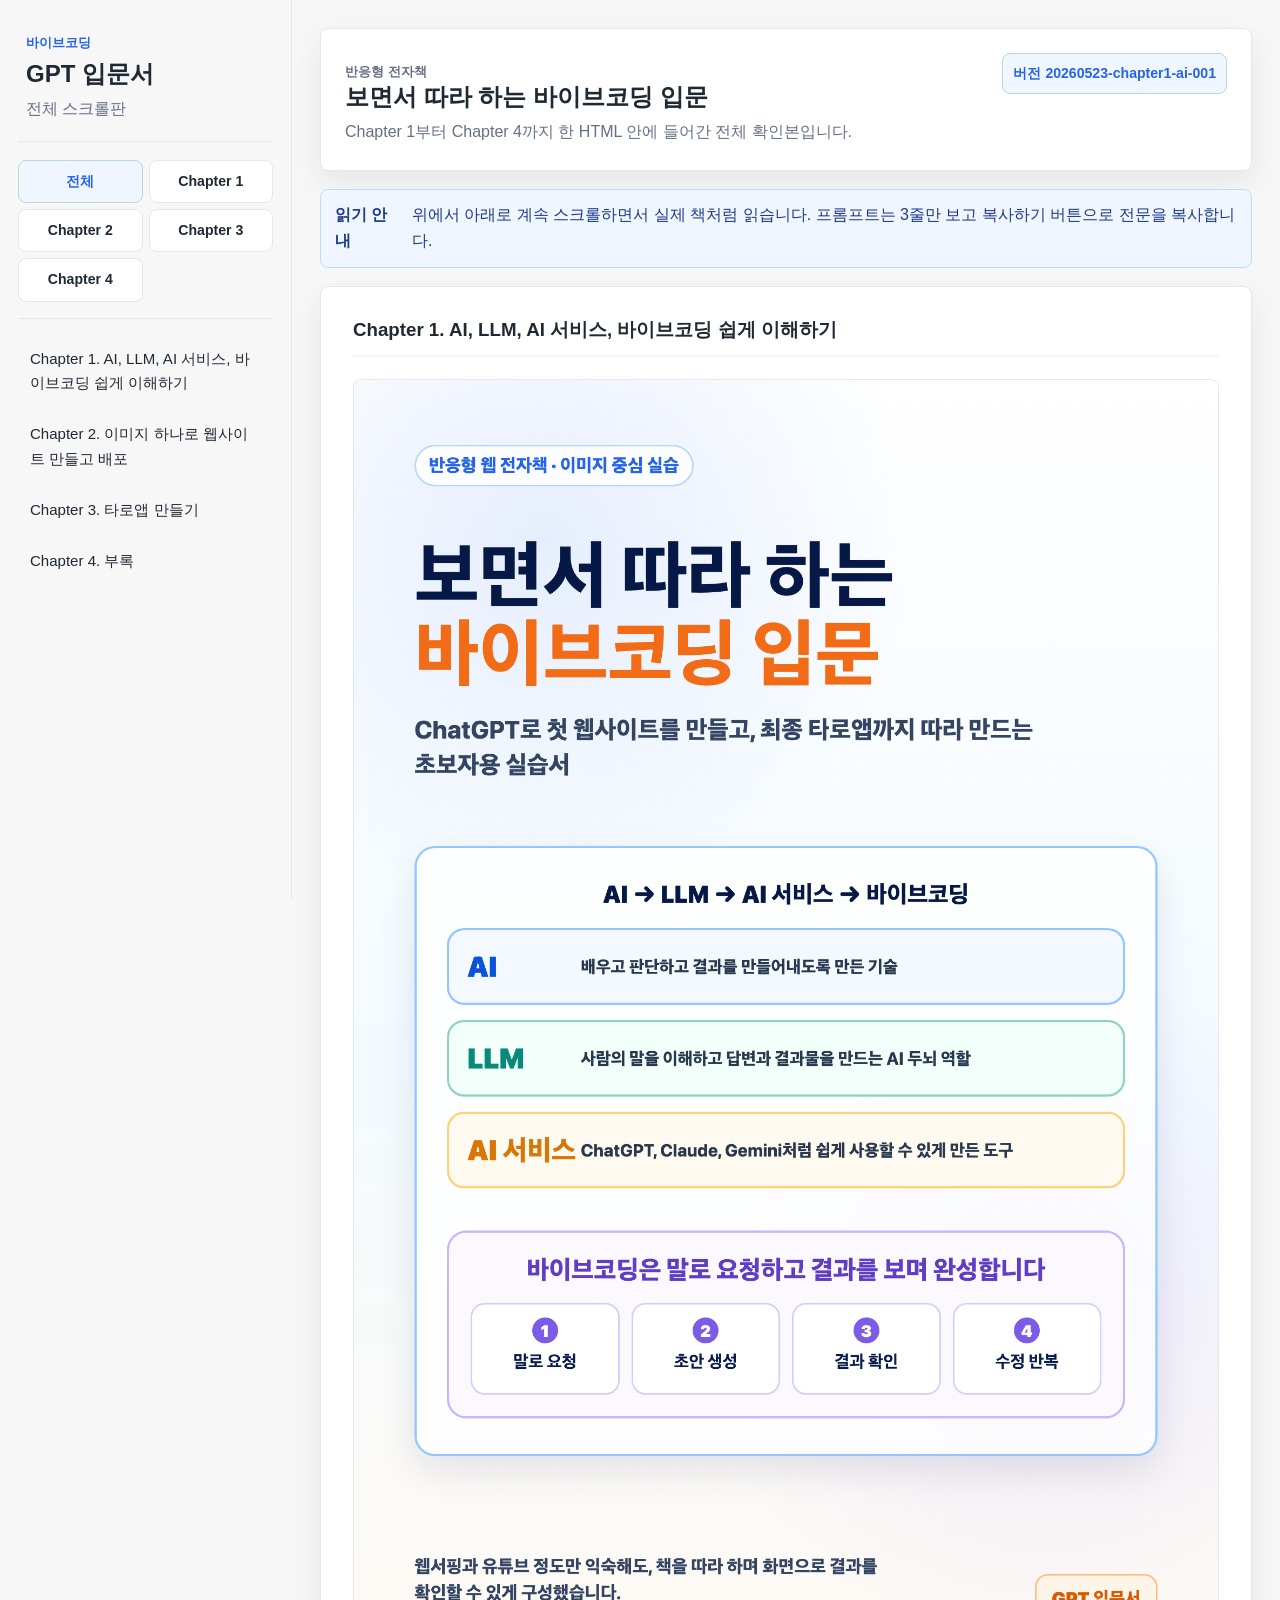
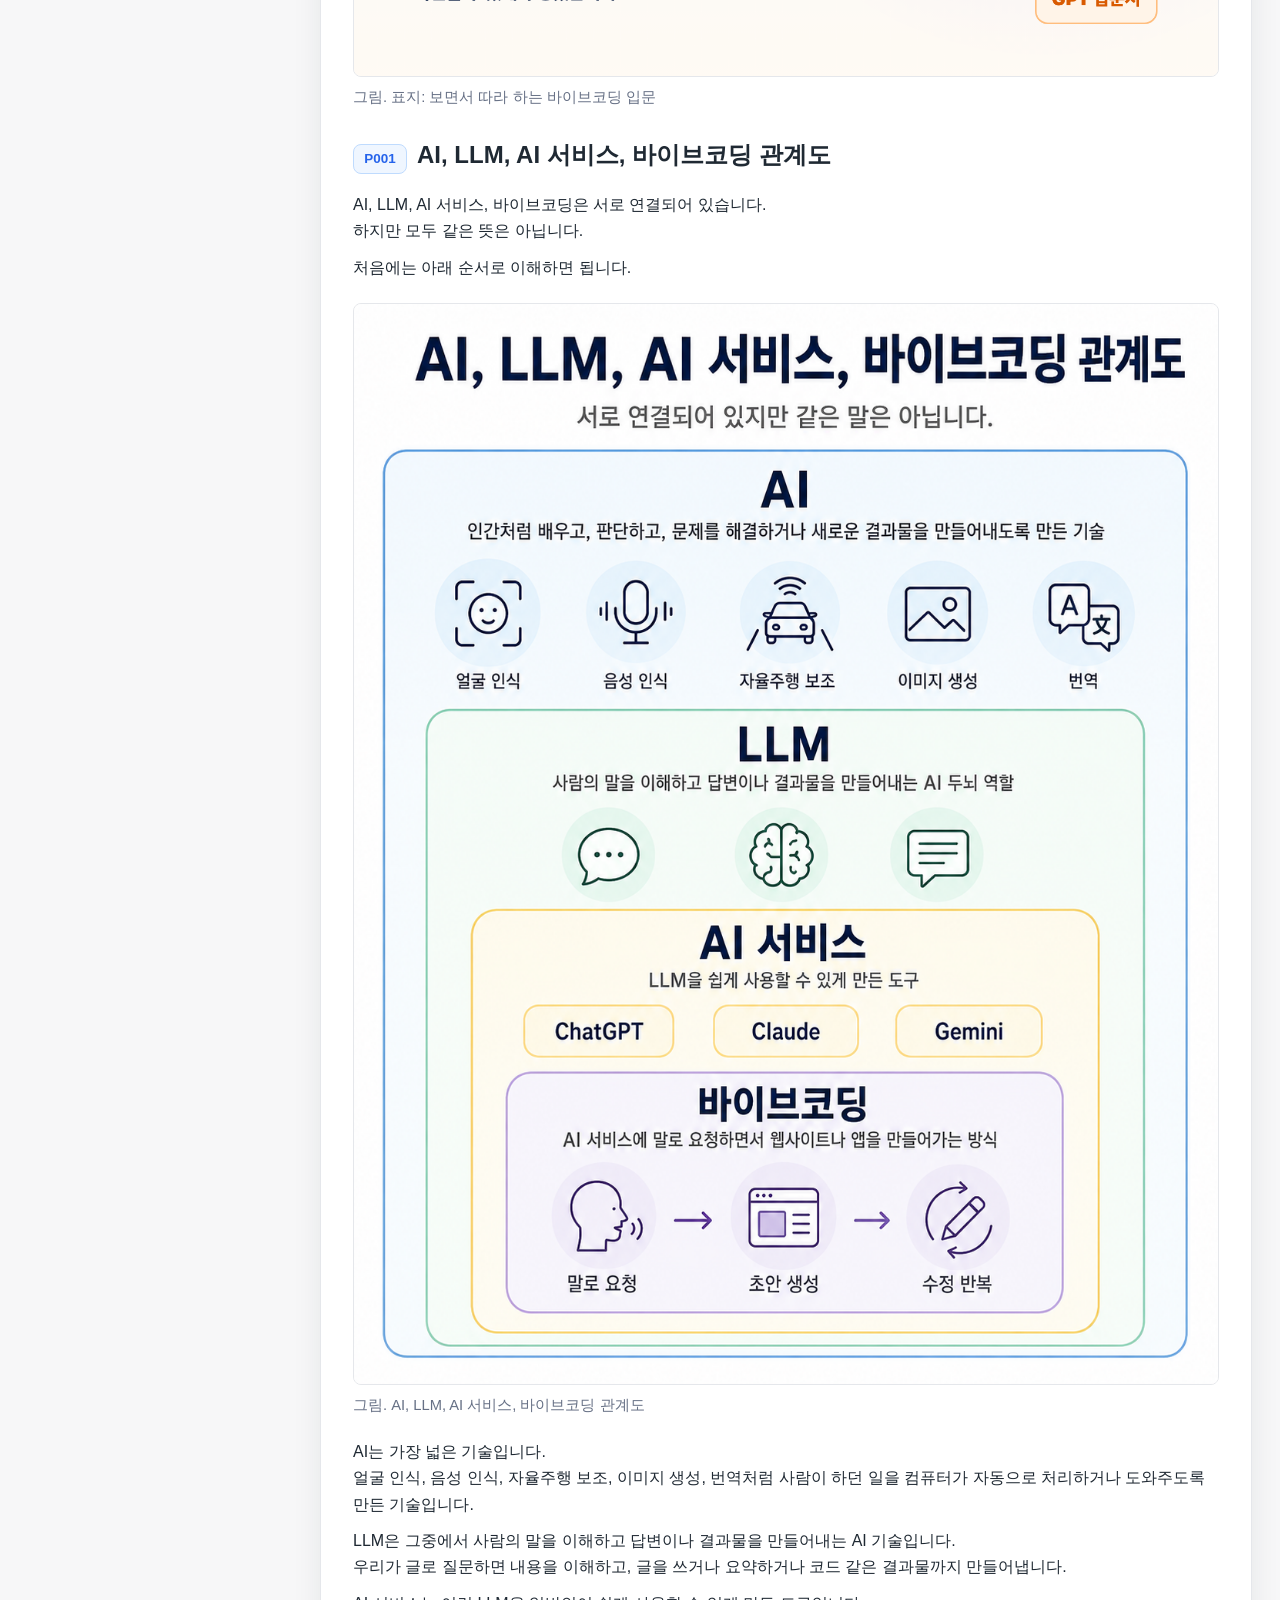
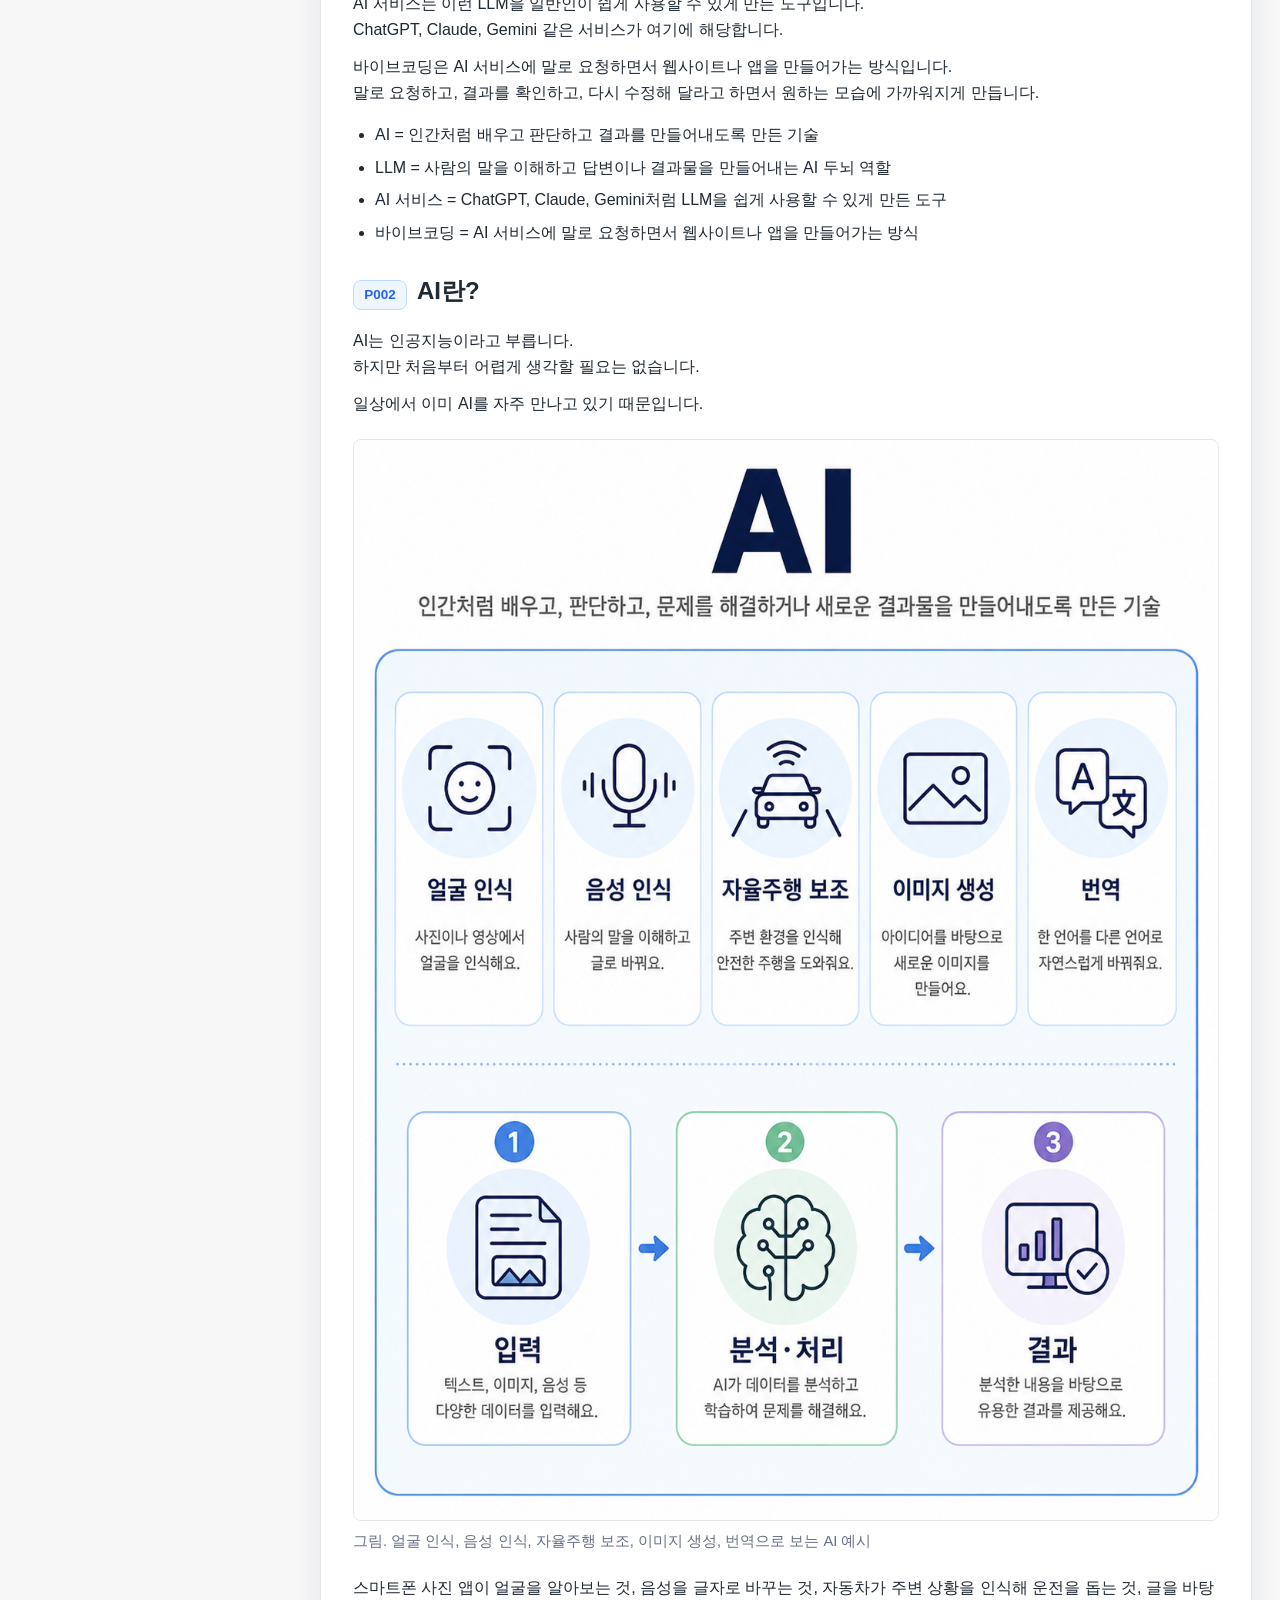
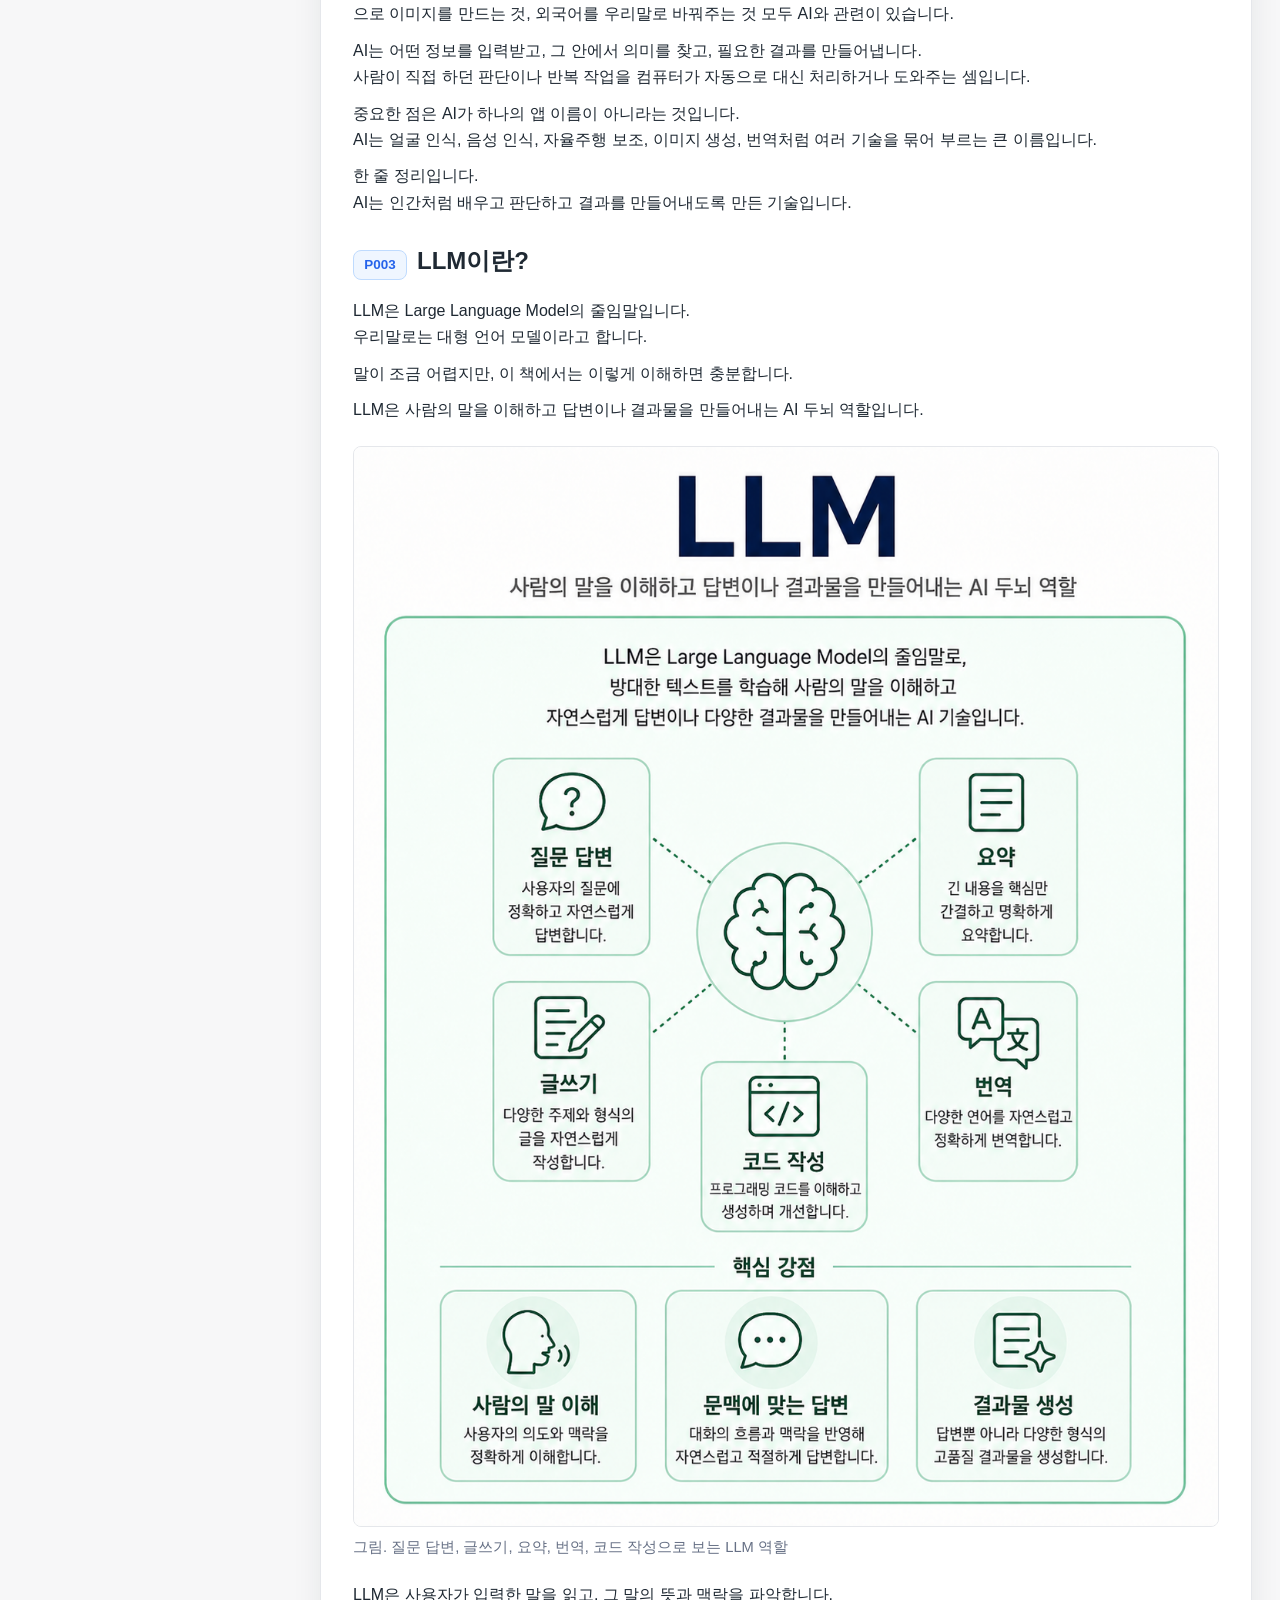
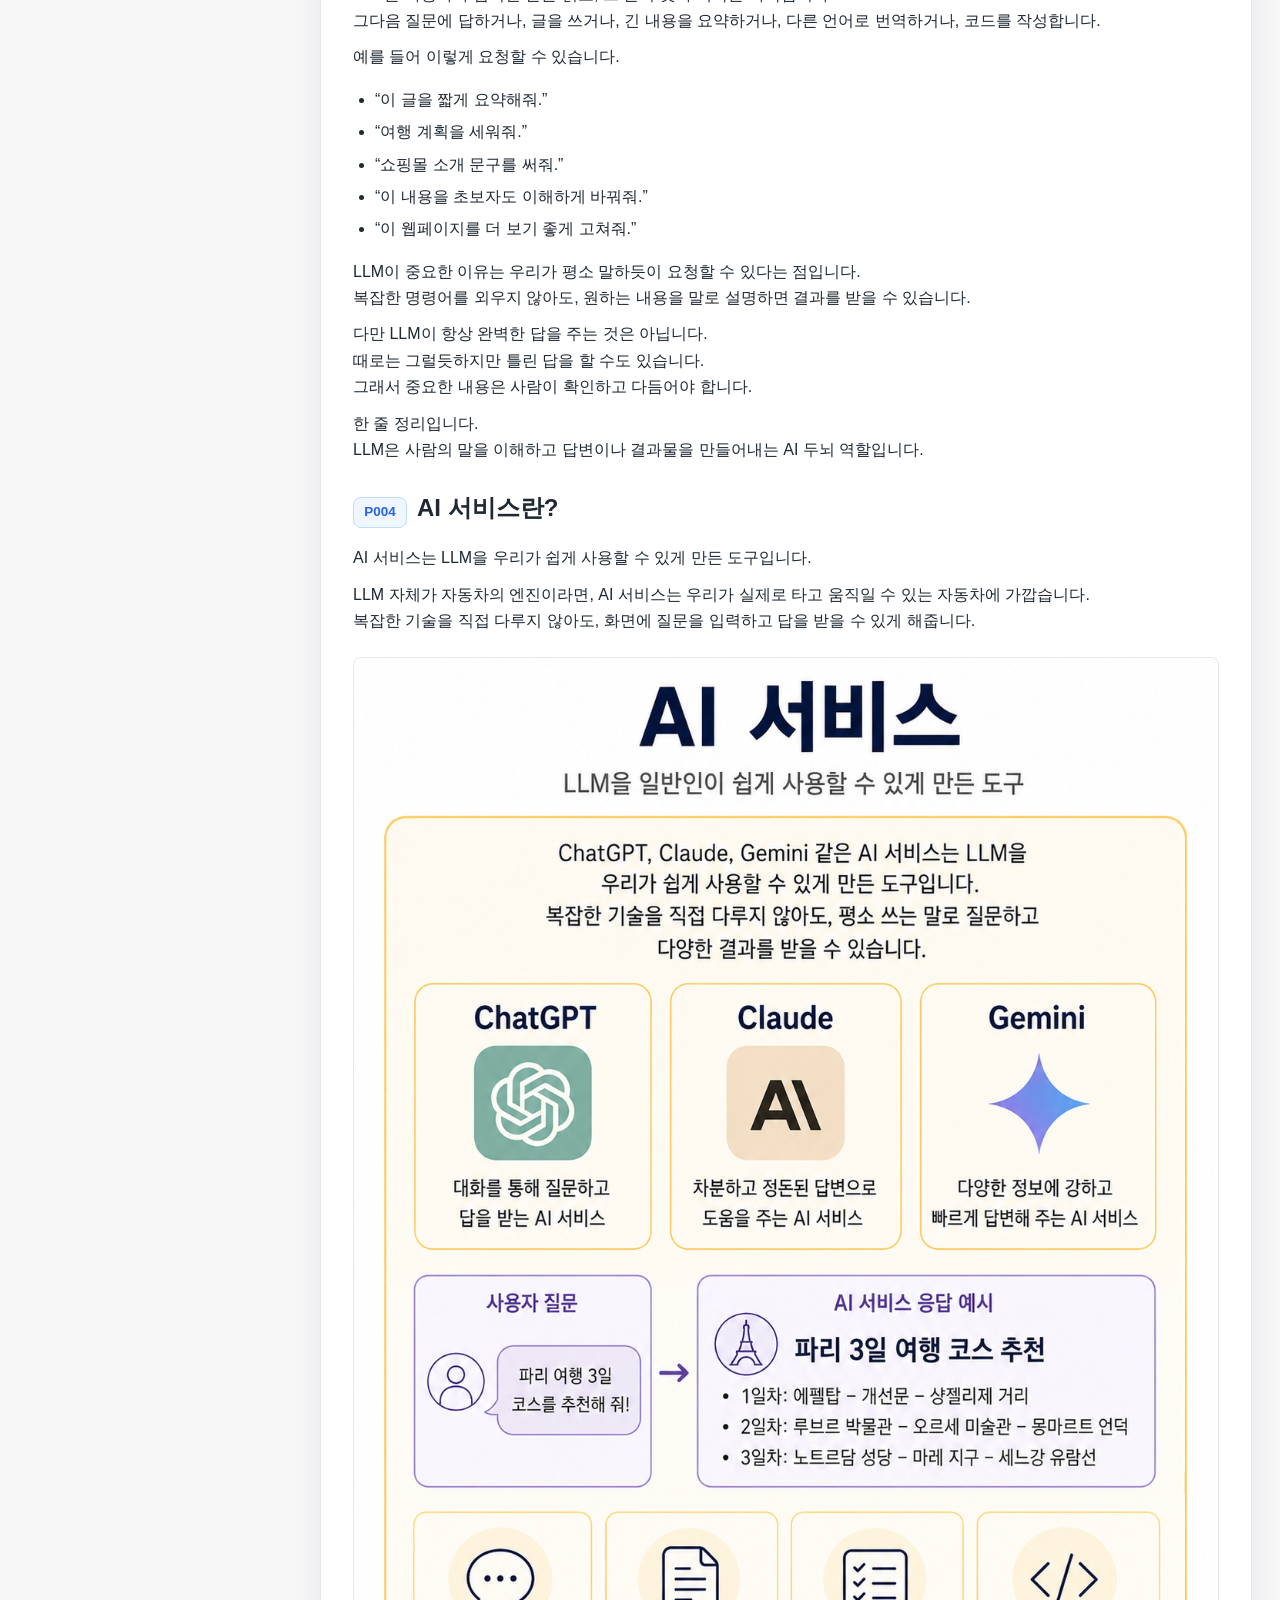
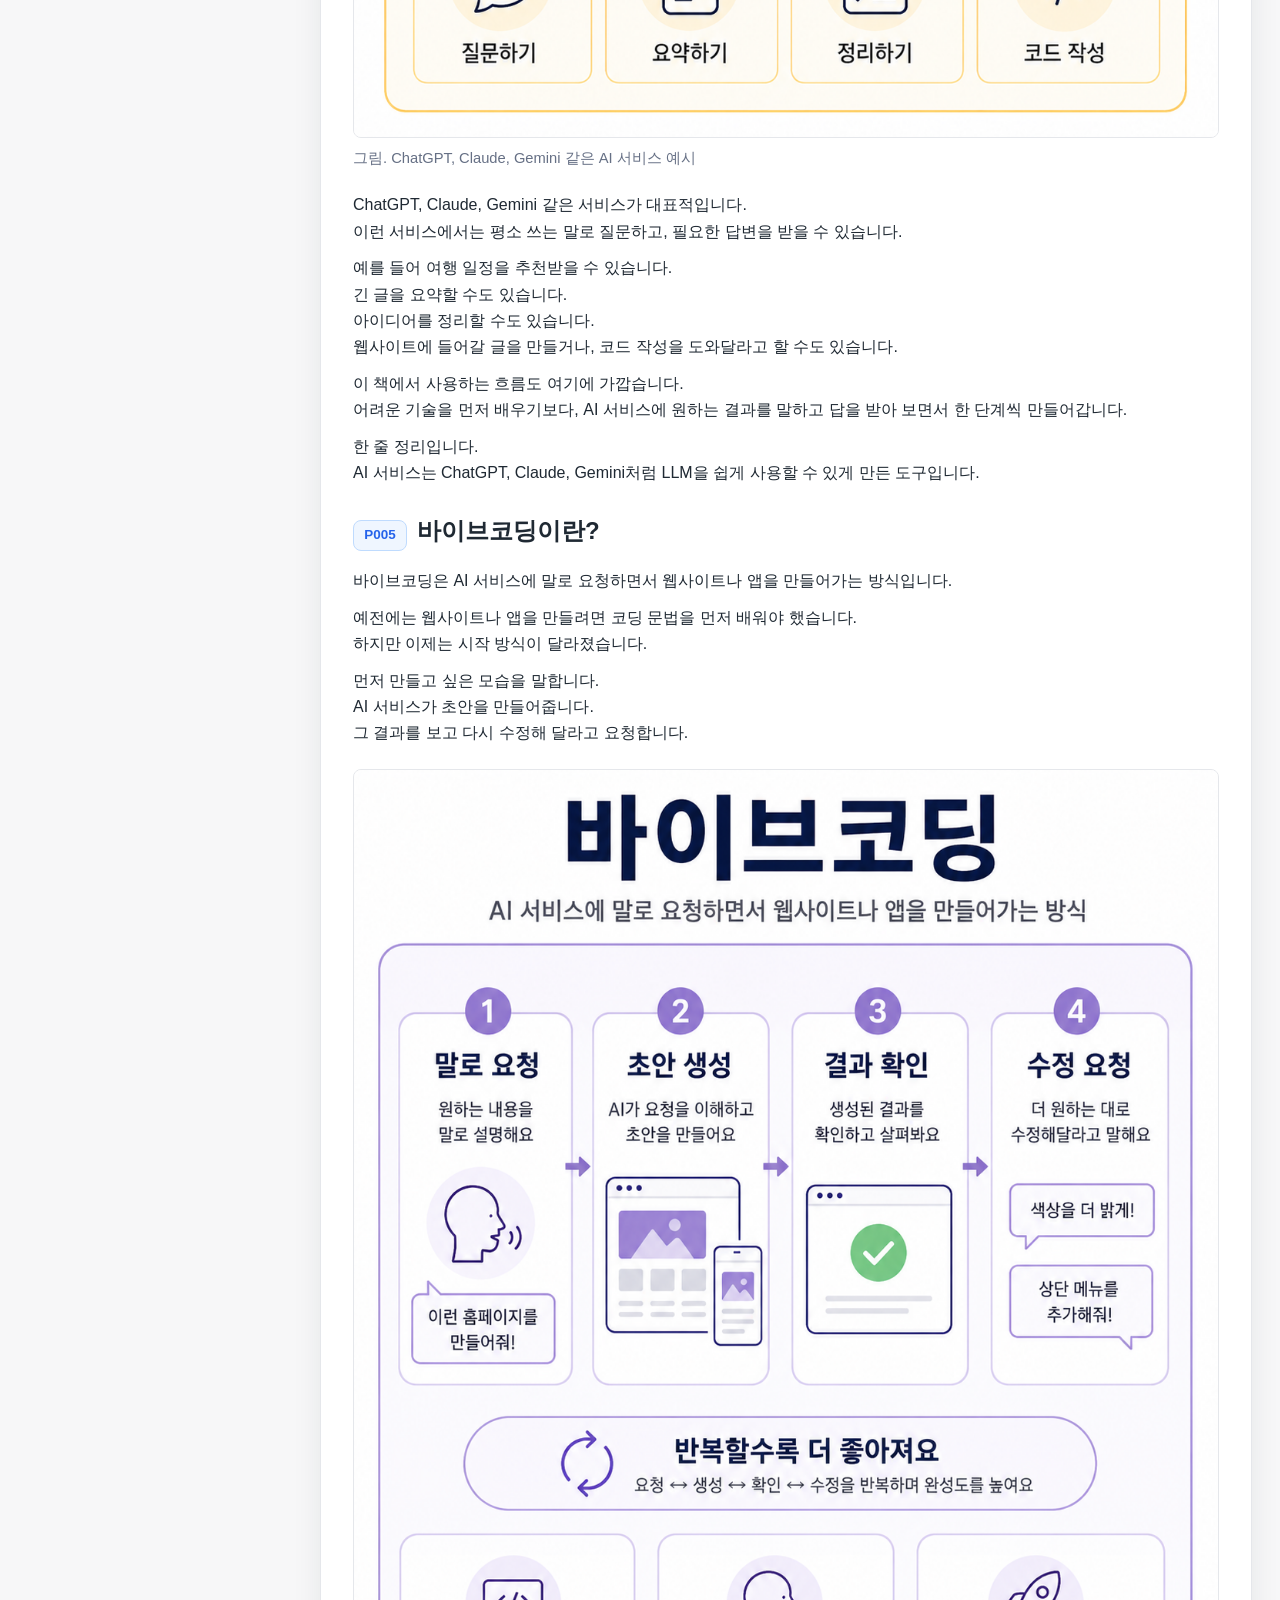
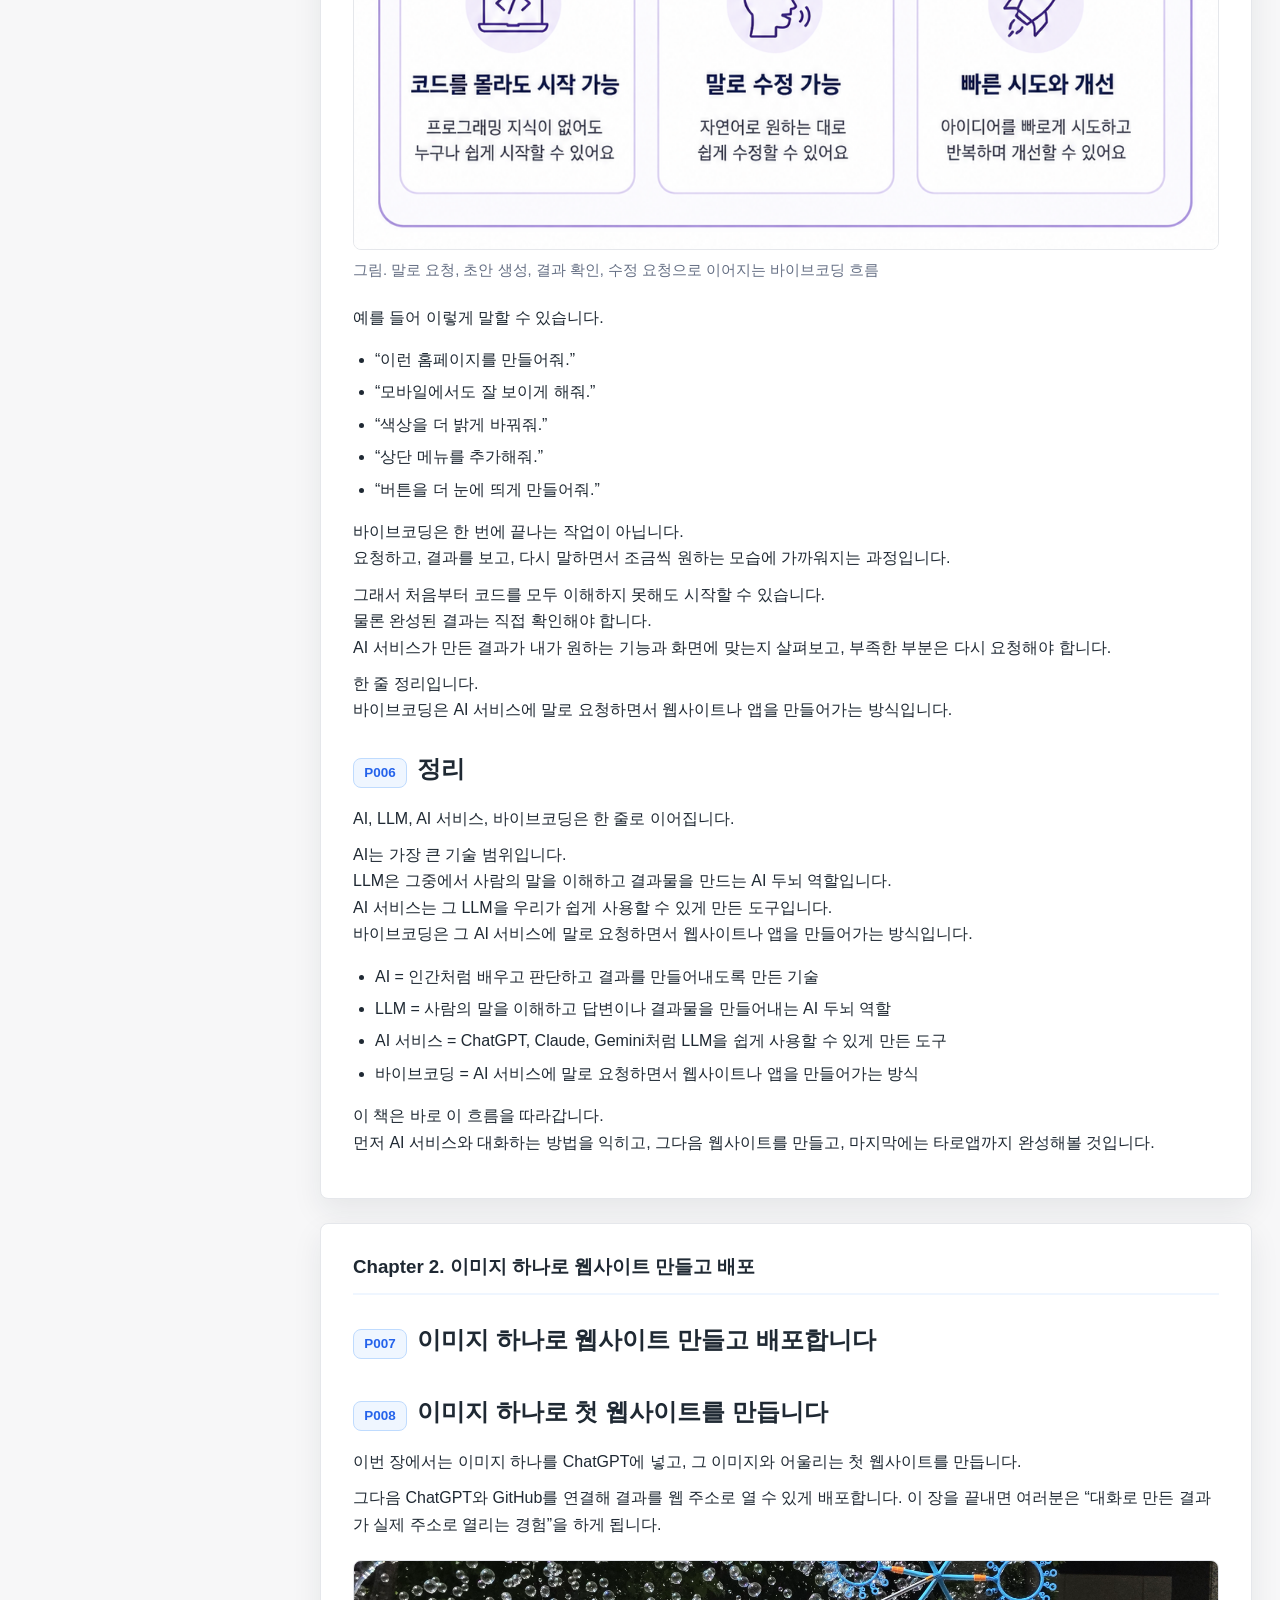
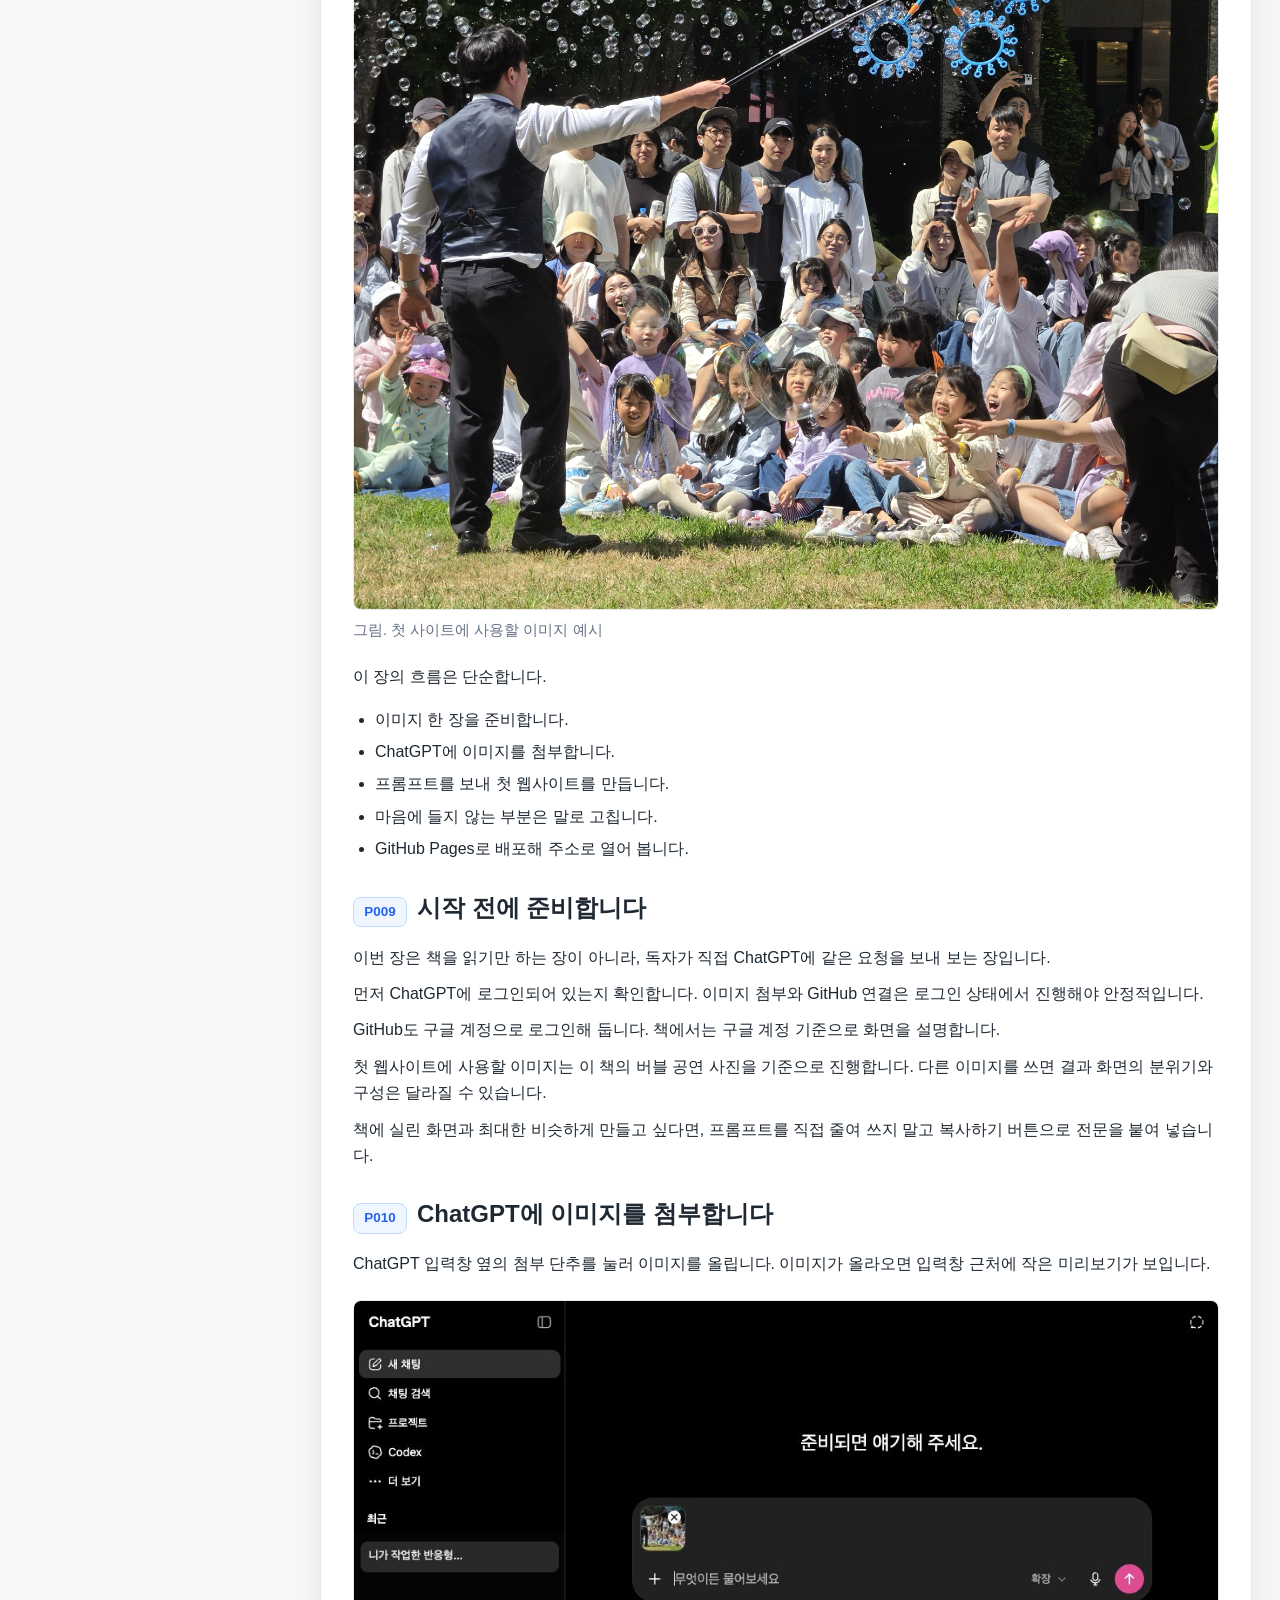
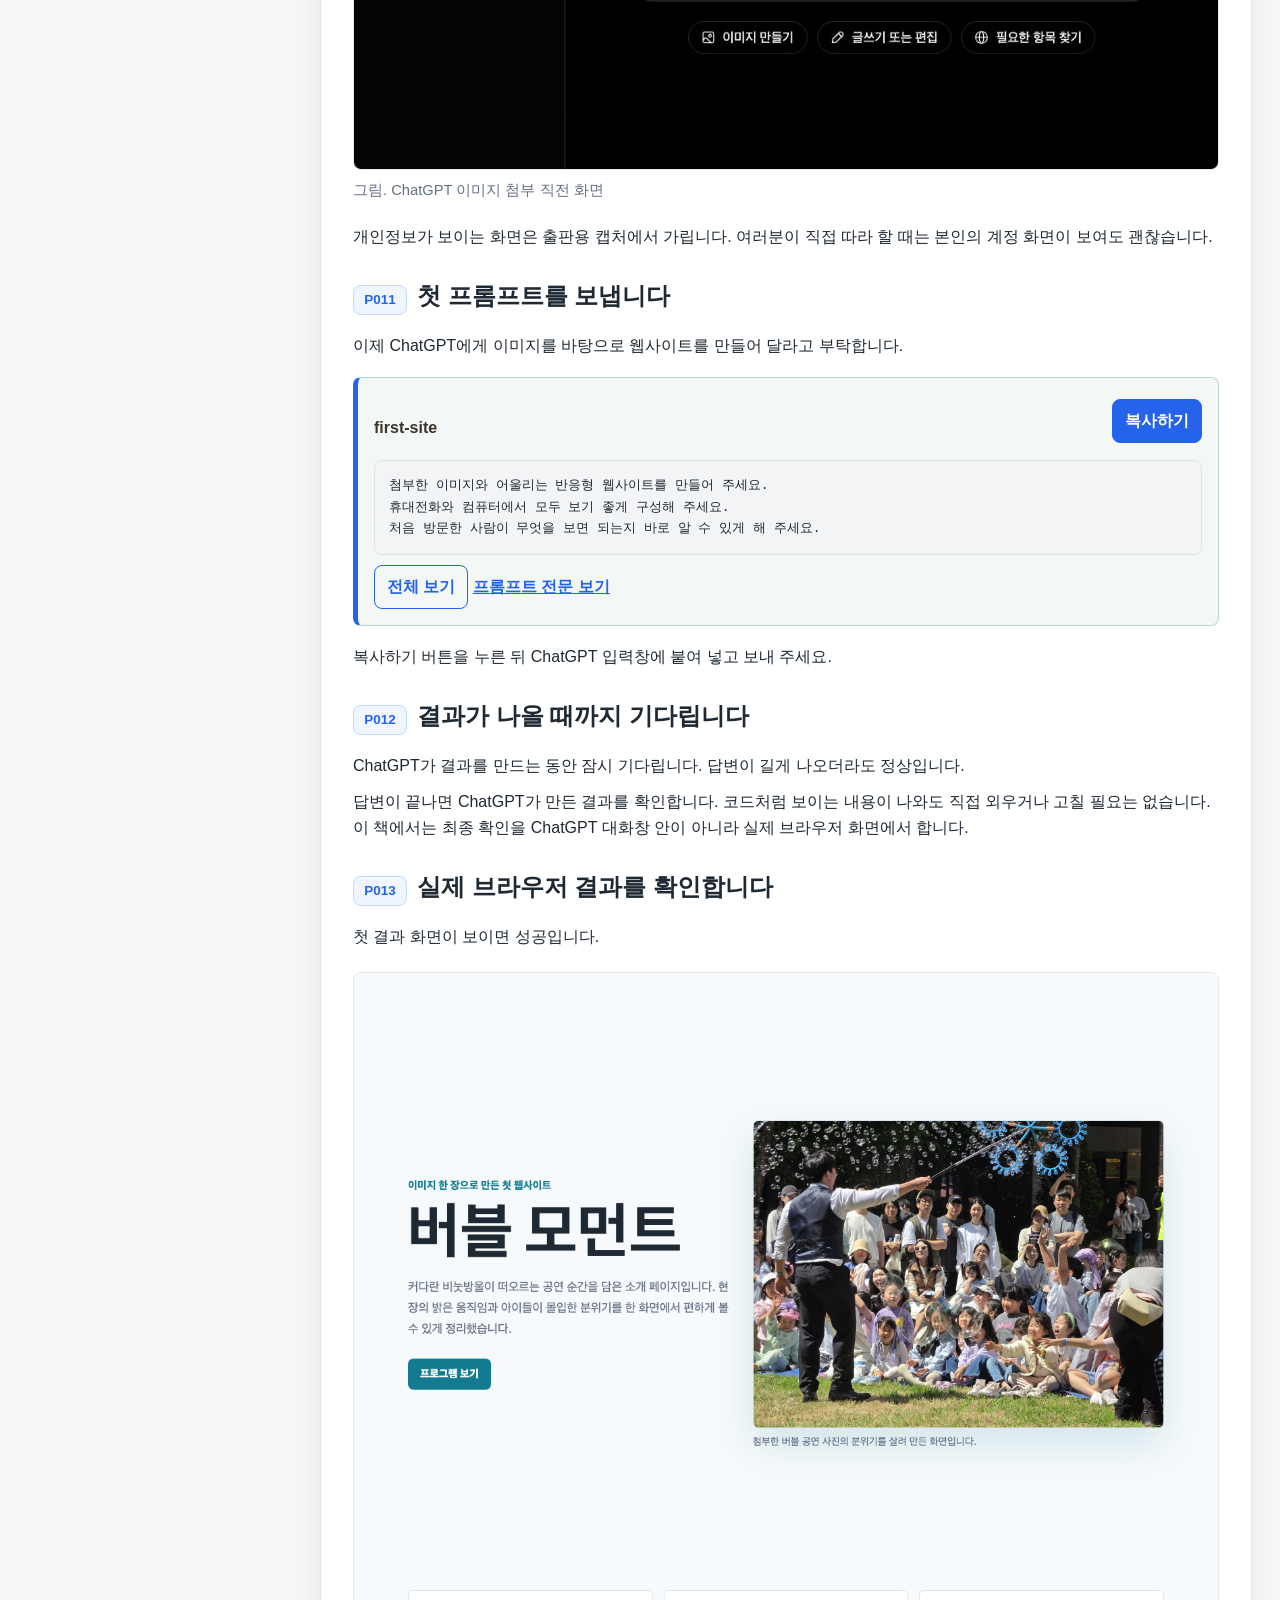
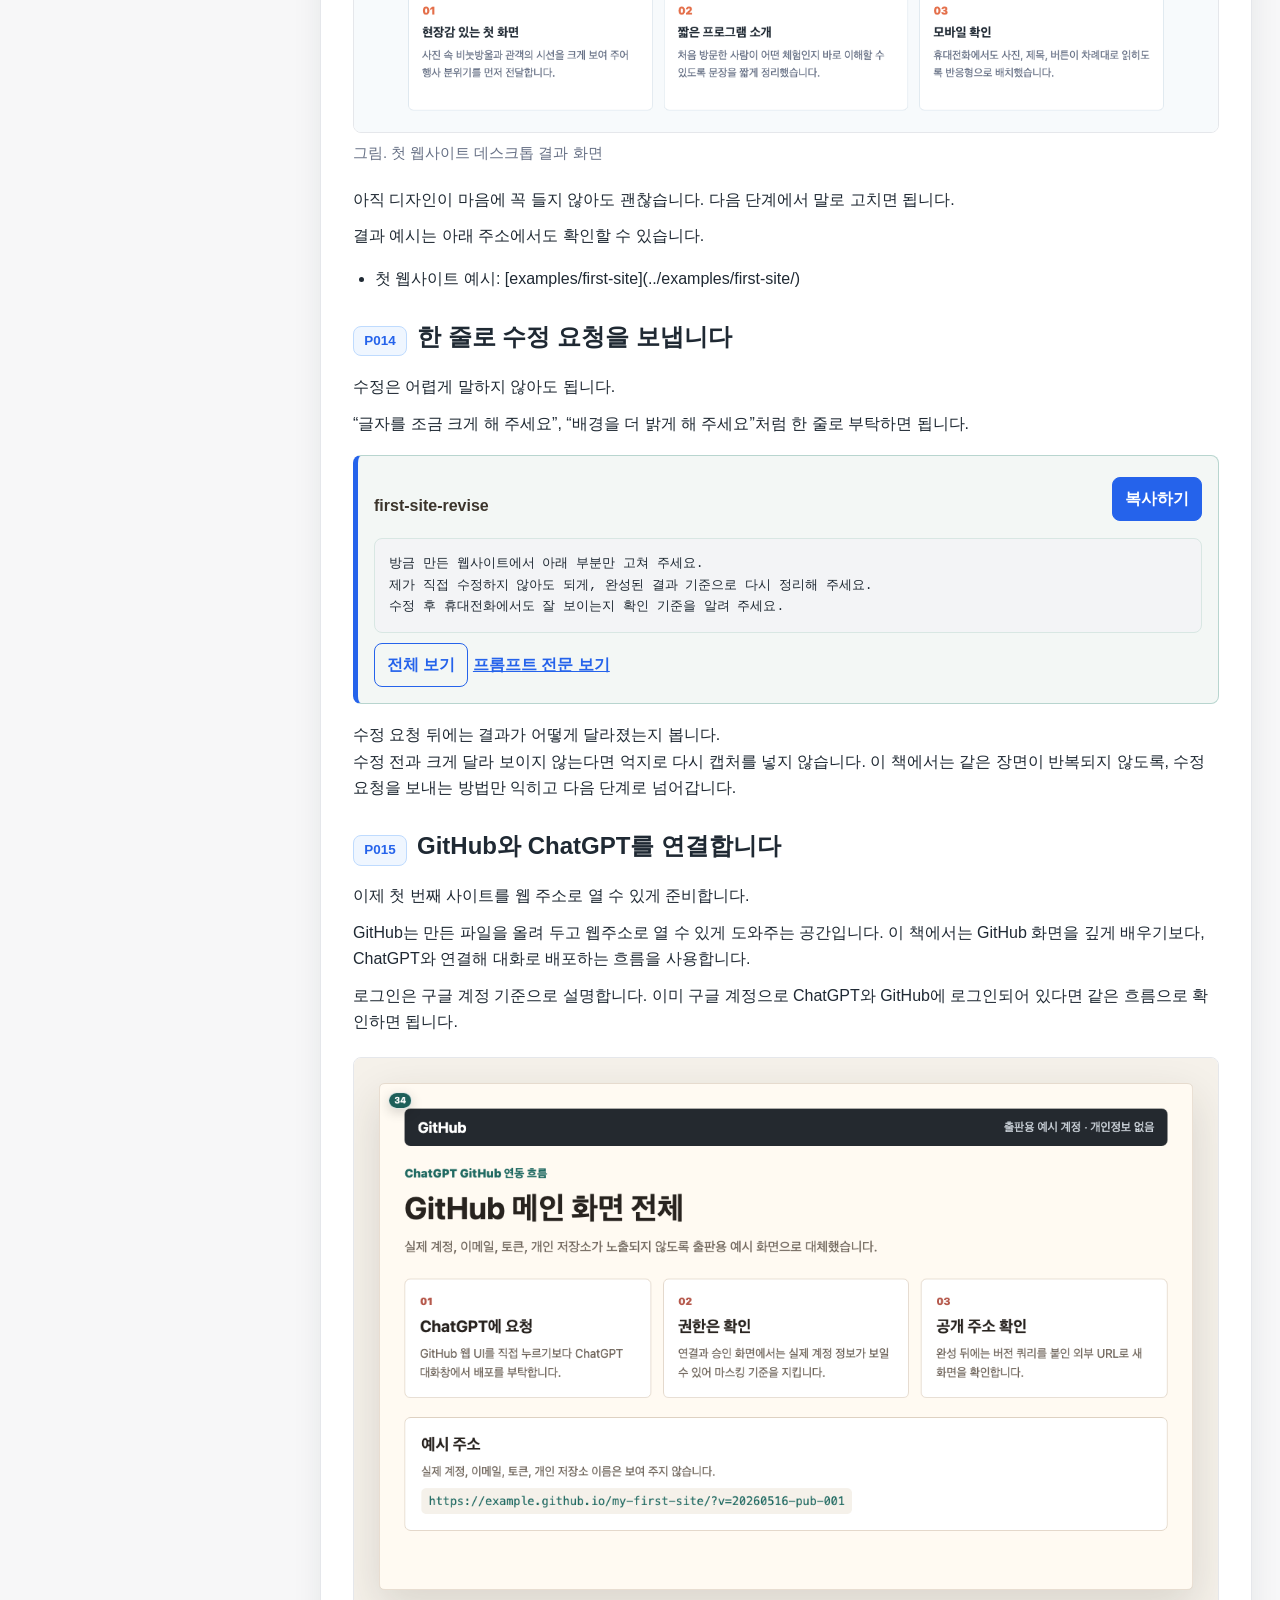
==== commit 372713fb: "Refine chapter 2 webbook flow" ====
--- a/webbook/index.html
+++ b/webbook/index.html
@@ -197,15 +197,29 @@
 
     <div class="page-heading" id="page-008">
       <a class="page-number" href="#page-008" aria-label="P008">P008</a>
-      <h2>이 장의 목표</h2>
+      <h2>이미지 하나로 첫 웹사이트를 만듭니다</h2>
     </div>
   
 <p>이번 장에서는 이미지 하나를 ChatGPT에 넣고, 그 이미지와 어울리는 첫 웹사이트를 만듭니다.</p>
 <p>그다음 ChatGPT와 GitHub를 연결해 결과를 웹 주소로 열 수 있게 배포합니다. 이 장을 끝내면 여러분은 “대화로 만든 결과가 실제 주소로 열리는 경험”을 하게 됩니다.</p>
 
+    <figure class="image-frame" data-image-src="./images/ch02_02_select_image.png">
+      <img src="./images/ch02_02_select_image.png?v=20260523-chapter1-ai-001" alt="첫 사이트에 사용할 이미지 예시" loading="lazy">
+      <figcaption>그림. 첫 사이트에 사용할 이미지 예시</figcaption>
+    </figure>
+  
+<p>이 장의 흐름은 단순합니다.</p>
+<ul>
+<li>이미지 한 장을 준비합니다.</li>
+<li>ChatGPT에 이미지를 첨부합니다.</li>
+<li>프롬프트를 보내 첫 웹사이트를 만듭니다.</li>
+<li>마음에 들지 않는 부분은 말로 고칩니다.</li>
+<li>GitHub Pages로 배포해 주소로 열어 봅니다.</li>
+</ul>
+
     <div class="page-heading" id="page-009">
       <a class="page-number" href="#page-009" aria-label="P009">P009</a>
-      <h2>따라하기 전에 준비합니다</h2>
+      <h2>시작 전에 준비합니다</h2>
     </div>
   
 <p>이번 장은 책을 읽기만 하는 장이 아니라, 독자가 직접 ChatGPT에 같은 요청을 보내 보는 장입니다.</p>
@@ -216,20 +230,6 @@
 
     <div class="page-heading" id="page-010">
       <a class="page-number" href="#page-010" aria-label="P010">P010</a>
-      <h2>사용할 이미지 한 장을 고릅니다</h2>
-    </div>
-  
-<p>처음에는 너무 복잡한 이미지보다 분위기가 분명한 이미지가 좋습니다.</p>
-<p>카페, 여행지, 제품, 포스터처럼 한눈에 느낌이 보이는 이미지를 고릅니다.</p>
-
-    <figure class="image-frame" data-image-src="./images/ch02_02_select_image.png">
-      <img src="./images/ch02_02_select_image.png?v=20260523-chapter1-ai-001" alt="첫 사이트에 사용할 이미지 예시" loading="lazy">
-      <figcaption>그림. 첫 사이트에 사용할 이미지 예시</figcaption>
-    </figure>
-  
-
-    <div class="page-heading" id="page-011">
-      <a class="page-number" href="#page-011" aria-label="P011">P011</a>
       <h2>ChatGPT에 이미지를 첨부합니다</h2>
     </div>
   
@@ -242,8 +242,8 @@
   
 <p>개인정보가 보이는 화면은 출판용 캡처에서 가립니다. 여러분이 직접 따라 할 때는 본인의 계정 화면이 보여도 괜찮습니다.</p>
 
-    <div class="page-heading" id="page-012">
-      <a class="page-number" href="#page-012" aria-label="P012">P012</a>
+    <div class="page-heading" id="page-011">
+      <a class="page-number" href="#page-011" aria-label="P011">P011</a>
       <h2>첫 프롬프트를 보냅니다</h2>
     </div>
   
@@ -286,22 +286,16 @@
   
 <p>복사하기 버튼을 누른 뒤 ChatGPT 입력창에 붙여 넣고 보내 주세요.</p>
 
+    <div class="page-heading" id="page-012">
+      <a class="page-number" href="#page-012" aria-label="P012">P012</a>
+      <h2>결과가 나올 때까지 기다립니다</h2>
+    </div>
+  
+<p>ChatGPT가 결과를 만드는 동안 잠시 기다립니다. 답변이 길게 나오더라도 정상입니다.</p>
+<p>답변이 끝나면 ChatGPT가 만든 결과를 확인합니다. 코드처럼 보이는 내용이 나와도 직접 외우거나 고칠 필요는 없습니다. 이 책에서는 최종 확인을 ChatGPT 대화창 안이 아니라 실제 브라우저 화면에서 합니다.</p>
+
     <div class="page-heading" id="page-013">
       <a class="page-number" href="#page-013" aria-label="P013">P013</a>
-      <h2>결과가 나올 때까지 기다립니다</h2>
-    </div>
-  
-<p>ChatGPT가 결과를 만드는 동안 잠시 기다립니다. 답변이 길게 나오더라도 정상입니다.</p>
-<p>답변이 끝나면 ChatGPT가 만든 결과를 확인합니다. 코드처럼 보이는 내용이 나와도 직접 외우거나 고칠 필요는 없습니다.</p>
-
-    <figure class="image-frame" data-image-src="./images/ch02_06_answer_ready.png">
-      <img src="./images/ch02_06_answer_ready.png?v=20260523-chapter1-ai-001" alt="첫 사이트 결과 답변이 나온 ChatGPT 화면" loading="lazy">
-      <figcaption>그림. 첫 사이트 결과 답변이 나온 ChatGPT 화면</figcaption>
-    </figure>
-  
-
-    <div class="page-heading" id="page-014">
-      <a class="page-number" href="#page-014" aria-label="P014">P014</a>
       <h2>실제 브라우저 결과를 확인합니다</h2>
     </div>
   
@@ -318,8 +312,8 @@
 <li>첫 웹사이트 예시: [examples/first-site](../examples/first-site/)</li>
 </ul>
 
-    <div class="page-heading" id="page-015">
-      <a class="page-number" href="#page-015" aria-label="P015">P015</a>
+    <div class="page-heading" id="page-014">
+      <a class="page-number" href="#page-014" aria-label="P014">P014</a>
       <h2>한 줄로 수정 요청을 보냅니다</h2>
     </div>
   
@@ -357,30 +351,10 @@
       <a class="prompt-card__epub-link" href="../prompts/first-site.md?v=20260523-chapter1-ai-001">프롬프트 전문 보기</a>
     </section>
   
-<p>수정 요청 뒤에는 결과가 어떻게 달라졌는지 봅니다.</p>
-
-    <figure class="image-frame" data-image-src="./images/ch02_09_revised_result.png">
-      <img src="./images/ch02_09_revised_result.png?v=20260523-chapter1-ai-001" alt="첫 사이트 수정 후 결과 화면" loading="lazy">
-      <figcaption>그림. 첫 사이트 수정 후 결과 화면</figcaption>
-    </figure>
-  
-
-    <div class="page-heading" id="page-016">
-      <a class="page-number" href="#page-016" aria-label="P016">P016</a>
-      <h2>모바일 화면도 확인합니다</h2>
-    </div>
-  
-<p>웹사이트는 컴퓨터에서만 예쁘면 부족합니다. 휴대전화에서도 글자가 잘 보이고 버튼을 누를 수 있어야 합니다.</p>
-
-    <figure class="image-frame" data-image-src="./images/ch02_10_first_site_mobile.png">
-      <img src="./images/ch02_10_first_site_mobile.png?v=20260523-chapter1-ai-001" alt="첫 사이트 모바일 결과 화면" loading="lazy">
-      <figcaption>그림. 첫 사이트 모바일 결과 화면</figcaption>
-    </figure>
-  
-<p>제목, 이미지, 버튼이 잘리지 않는지 확인합니다.</p>
-
-    <div class="page-heading" id="page-017">
-      <a class="page-number" href="#page-017" aria-label="P017">P017</a>
+<p>수정 요청 뒤에는 결과가 어떻게 달라졌는지 봅니다.<br>수정 전과 크게 달라 보이지 않는다면 억지로 다시 캡처를 넣지 않습니다. 이 책에서는 같은 장면이 반복되지 않도록, 수정 요청을 보내는 방법만 익히고 다음 단계로 넘어갑니다.</p>
+
+    <div class="page-heading" id="page-015">
+      <a class="page-number" href="#page-015" aria-label="P015">P015</a>
       <h2>GitHub와 ChatGPT를 연결합니다</h2>
     </div>
   
@@ -400,22 +374,10 @@
       <figcaption>그림. ChatGPT 설정 또는 커넥터 진입 화면</figcaption>
     </figure>
   
-<p>GitHub 연결을 선택하고 권한 화면을 확인합니다.</p>
-
-    <figure class="image-frame" data-image-src="./images/ch03_07_github_connector.png">
-      <img src="./images/ch03_07_github_connector.png?v=20260523-chapter1-ai-001" alt="ChatGPT 커넥터 목록의 GitHub 화면" loading="lazy">
-      <figcaption>그림. ChatGPT 커넥터 목록의 GitHub 화면</figcaption>
-    </figure>
-  
-
-    <figure class="image-frame" data-image-src="./images/ch03_08_github_authorize.png">
-      <img src="./images/ch03_08_github_authorize.png?v=20260523-chapter1-ai-001" alt="GitHub 권한 승인 화면" loading="lazy">
-      <figcaption>그림. GitHub 권한 승인 화면</figcaption>
-    </figure>
-  
-
-    <div class="page-heading" id="page-018">
-      <a class="page-number" href="#page-018" aria-label="P018">P018</a>
+<p>GitHub 연결을 선택하고 권한 화면이 나오면 내용을 확인한 뒤 승인합니다. 이 과정은 계정 상태에 따라 화면이 조금 다를 수 있습니다.</p>
+
+    <div class="page-heading" id="page-016">
+      <a class="page-number" href="#page-016" aria-label="P016">P016</a>
       <h2>배포를 부탁합니다</h2>
     </div>
   
@@ -457,14 +419,8 @@
 <p>배포 과정은 시간이 조금 걸릴 수 있습니다. ChatGPT가 저장소를 만들고 파일을 올리고 Pages 설정을 안내하거나 진행합니다.</p>
 <p>권한 화면이 나오면 내용을 확인한 뒤 승인합니다. 연결 화면이 나오지 않거나 ChatGPT가 직접 진행할 수 없다고 답하면, 부록의 “GitHub Pages 주소가 안 뜰 때” 문장을 사용해 현재 화면을 설명합니다.</p>
 
-    <figure class="image-frame" data-image-src="./images/ch03_11_deploy_progress.png">
-      <img src="./images/ch03_11_deploy_progress.png?v=20260523-chapter1-ai-001" alt="ChatGPT 배포 진행 답변 화면" loading="lazy">
-      <figcaption>그림. ChatGPT 배포 진행 답변 화면</figcaption>
-    </figure>
-  
-
-    <div class="page-heading" id="page-019">
-      <a class="page-number" href="#page-019" aria-label="P019">P019</a>
+    <div class="page-heading" id="page-017">
+      <a class="page-number" href="#page-017" aria-label="P017">P017</a>
       <h2>배포 URL을 확인합니다</h2>
     </div>
   
@@ -482,16 +438,9 @@
       <figcaption>그림. 첫 사이트 데스크톱 외부 URL 결과 화면</figcaption>
     </figure>
   
-<p>같은 주소를 휴대전화에서도 열어 봅니다.</p>
-
-    <figure class="image-frame" data-image-src="./images/ch03_14_first_site_public_mobile.png">
-      <img src="./images/ch03_14_first_site_public_mobile.png?v=20260523-chapter1-ai-001" alt="첫 사이트 모바일 외부 URL 결과 화면" loading="lazy">
-      <figcaption>그림. 첫 사이트 모바일 외부 URL 결과 화면</figcaption>
-    </figure>
-  
-
-    <div class="page-heading" id="page-020">
-      <a class="page-number" href="#page-020" aria-label="P020">P020</a>
+
+    <div class="page-heading" id="page-018">
+      <a class="page-number" href="#page-018" aria-label="P018">P018</a>
       <h2>이 장에서 확인할 것</h2>
     </div>
   
@@ -501,7 +450,7 @@
 <li>첫 웹사이트 결과 화면을 확인했습니다.</li>
 <li>한 줄 수정 요청을 보내 봤습니다.</li>
 <li>GitHub와 ChatGPT 연결 흐름을 확인했습니다.</li>
-<li>배포 URL을 데스크톱과 모바일 기준으로 확인했습니다.</li>
+<li>배포 URL로 첫 웹사이트가 열리는지 확인했습니다.</li>
 </ul>
     </section>
   
@@ -509,14 +458,14 @@
     <section id="chapter-03_chapter3" class="chapter" data-chapter="03_chapter3">
       <h1>Chapter 3. 타로앱 만들기</h1>
       
-    <div class="page-heading" id="page-021">
-      <a class="page-number" href="#page-021" aria-label="P021">P021</a>
+    <div class="page-heading" id="page-019">
+      <a class="page-number" href="#page-019" aria-label="P019">P019</a>
       <h2>타로앱을 만듭니다</h2>
     </div>
   
 
-    <div class="page-heading" id="page-022">
-      <a class="page-number" href="#page-022" aria-label="P022">P022</a>
+    <div class="page-heading" id="page-020">
+      <a class="page-number" href="#page-020" aria-label="P020">P020</a>
       <h2>이 장의 목표</h2>
     </div>
   
@@ -524,15 +473,15 @@
 <p>목표는 책에 실린 HTML 캡처와 기능, 화면 흐름, UI, UX가 최대한 같은 결과를 얻는 것입니다.</p>
 <p>LLM의 특성상 문장 표현이나 일부 배치는 매번 조금 다를 수 있습니다. 그래도 메인 화면, 주제 선택, 질문 입력, 카드 뽑기, 결과 보기, 최근 이력, 배포 URL 확인 흐름은 유지해야 합니다.</p>
 
-    <div class="page-heading" id="page-023">
-      <a class="page-number" href="#page-023" aria-label="P023">P023</a>
+    <div class="page-heading" id="page-021">
+      <a class="page-number" href="#page-021" aria-label="P021">P021</a>
       <h2>완성 흐름을 먼저 봅니다</h2>
     </div>
   
 <p>타로 사이트를 만들기 전에 완성 화면과 사용자 흐름을 먼저 봅니다. 독자가 만들 결과를 알고 시작해야 긴 실습을 안정적으로 따라갈 수 있습니다.</p>
 
-    <div class="page-heading" id="page-024">
-      <a class="page-number" href="#page-024" aria-label="P024">P024</a>
+    <div class="page-heading" id="page-022">
+      <a class="page-number" href="#page-022" aria-label="P022">P022</a>
       <h3>타로 사이트 완성 화면</h3>
     </div>
   
@@ -545,8 +494,8 @@
 <p>두 번째 실습에서는 타로카드 리딩 사이트를 만듭니다.<br>사용자가 주제를 고르고, 질문을 적고, 카드를 뽑으면 결과를 보여 주는 흐름입니다.</p>
 <p>독자 행동 안내: 지금은 기능을 외우지 말고 전체 분위기만 봐 주세요.</p>
 
-    <div class="page-heading" id="page-025">
-      <a class="page-number" href="#page-025" aria-label="P025">P025</a>
+    <div class="page-heading" id="page-023">
+      <a class="page-number" href="#page-023" aria-label="P023">P023</a>
       <h3>메인 화면 보기</h3>
     </div>
   
@@ -559,8 +508,8 @@
 <p>메인 화면은 사이트에 처음 들어왔을 때 보이는 자리입니다.<br>무엇을 하는 사이트인지 바로 알 수 있어야 합니다.</p>
 <p>독자 행동 안내: 제목, 짧은 설명, 시작 버튼이 보이는지 확인해 주세요.</p>
 
-    <div class="page-heading" id="page-026">
-      <a class="page-number" href="#page-026" aria-label="P026">P026</a>
+    <div class="page-heading" id="page-024">
+      <a class="page-number" href="#page-024" aria-label="P024">P024</a>
       <h3>주제 선택 화면 보기</h3>
     </div>
   
@@ -573,8 +522,8 @@
 <p>타로 리딩은 주제에 따라 답변 느낌이 달라집니다.<br>예를 들어 오늘의 운세, 연애, 일, 선택 고민 같은 주제를 고를 수 있습니다.</p>
 <p>독자 행동 안내: 독자가 누르기 쉬운 선택지가 몇 개 보이는지 살펴봐 주세요.</p>
 
-    <div class="page-heading" id="page-027">
-      <a class="page-number" href="#page-027" aria-label="P027">P027</a>
+    <div class="page-heading" id="page-025">
+      <a class="page-number" href="#page-025" aria-label="P025">P025</a>
       <h3>질문 입력 화면 보기</h3>
     </div>
   
@@ -587,8 +536,8 @@
 <p>질문 입력 화면에서는 사용자가 궁금한 내용을 적습니다.<br>너무 긴 질문보다 한 문장 정도가 처음에는 적당합니다.</p>
 <p>독자 행동 안내: 입력칸과 다음 버튼이 한눈에 보이는지 확인해 주세요.</p>
 
-    <div class="page-heading" id="page-028">
-      <a class="page-number" href="#page-028" aria-label="P028">P028</a>
+    <div class="page-heading" id="page-026">
+      <a class="page-number" href="#page-026" aria-label="P026">P026</a>
       <h3>카드 뽑기 화면 보기</h3>
     </div>
   
@@ -601,8 +550,8 @@
 <p>카드 뽑기 화면은 이 사이트에서 가장 재미있는 부분입니다.<br>사용자는 카드를 고르고, 선택한 카드가 결과에 반영되는 느낌을 받습니다.</p>
 <p>독자 행동 안내: 카드가 너무 작지 않은지, 누를 수 있어 보이는지 확인해 주세요.</p>
 
-    <div class="page-heading" id="page-029">
-      <a class="page-number" href="#page-029" aria-label="P029">P029</a>
+    <div class="page-heading" id="page-027">
+      <a class="page-number" href="#page-027" aria-label="P027">P027</a>
       <h3>결과 보기 화면 보기</h3>
     </div>
   
@@ -615,8 +564,8 @@
 <p>결과 화면에서는 선택한 카드와 해석을 보여 줍니다.<br>이 화면이 읽기 편해야 사용자가 사이트를 완성된 서비스처럼 느낍니다.</p>
 <p>독자 행동 안내: 카드 이름, 해석 문장, 다시 보기 버튼이 보이는지 확인해 주세요.</p>
 
-    <div class="page-heading" id="page-030">
-      <a class="page-number" href="#page-030" aria-label="P030">P030</a>
+    <div class="page-heading" id="page-028">
+      <a class="page-number" href="#page-028" aria-label="P028">P028</a>
       <h3>제작 순서 지도</h3>
     </div>
   
@@ -629,15 +578,15 @@
 <p>완성 화면을 미리 봤으니 이제 필요한 재료를 준비하고 화면을 하나씩 만들 차례입니다.</p>
 <p>독자 행동 안내: 메인, 주제 선택, 질문 입력, 카드 뽑기, 결과 화면 순서를 기억해 주세요.</p>
 
-    <div class="page-heading" id="page-031">
-      <a class="page-number" href="#page-031" aria-label="P031">P031</a>
+    <div class="page-heading" id="page-029">
+      <a class="page-number" href="#page-029" aria-label="P029">P029</a>
       <h2>카드 이미지 준비 방식을 정합니다</h2>
     </div>
   
 <p>타로 사이트에 필요한 카드 이미지 준비 방식을 정합니다. 이미지 생성 한도 때문에 독자가 중간에 막히지 않도록, 책에서는 샘플 2장만 직접 만들어 보고 나머지는 제공 자료를 사용합니다.</p>
 
-    <div class="page-heading" id="page-032">
-      <a class="page-number" href="#page-032" aria-label="P032">P032</a>
+    <div class="page-heading" id="page-030">
+      <a class="page-number" href="#page-030" aria-label="P030">P030</a>
       <h3>이 책에서는 메이저 22장으로 시작합니다</h3>
     </div>
   
@@ -650,8 +599,8 @@
 <p>타로카드는 전체 구성이 더 넓지만, 이 책의 첫 실습은 메이저 22장으로 시작합니다.<br>처음부터 모든 카드를 다루기보다, 22장 안에서 질문, 선택, 결과 흐름을 먼저 완성합니다.</p>
 <p>독자 행동 안내: 이 책에서는 메이저 22장 기준으로 타로 사이트의 핵심 흐름을 먼저 만든다는 점을 확인해 주세요.</p>
 
-    <div class="page-heading" id="page-033">
-      <a class="page-number" href="#page-033" aria-label="P033">P033</a>
+    <div class="page-heading" id="page-031">
+      <a class="page-number" href="#page-031" aria-label="P031">P031</a>
       <h3>이미지 생성에는 한도가 있습니다</h3>
     </div>
   
@@ -664,8 +613,8 @@
 <p>이미지 생성은 계정 상태와 시점에 따라 사용할 수 있는 횟수가 다릅니다.<br>그래서 이 책은 샘플 2장만 직접 만들어 감각을 익히고, 나머지는 제공 자료를 사용합니다.</p>
 <p>독자 행동 안내: 이미지 생성이 막혀도 실습 전체가 멈추지 않도록 진행하겠습니다.</p>
 
-    <div class="page-heading" id="page-034">
-      <a class="page-number" href="#page-034" aria-label="P034">P034</a>
+    <div class="page-heading" id="page-032">
+      <a class="page-number" href="#page-032" aria-label="P032">P032</a>
       <h3>샘플 카드 1 만들기</h3>
     </div>
   
@@ -704,8 +653,8 @@
   
 <p>독자 행동 안내: 복사하기 버튼으로 프롬프트를 보내고 결과 이미지를 기다려 주세요.</p>
 
-    <div class="page-heading" id="page-035">
-      <a class="page-number" href="#page-035" aria-label="P035">P035</a>
+    <div class="page-heading" id="page-033">
+      <a class="page-number" href="#page-033" aria-label="P033">P033</a>
       <h3>샘플 카드 1 결과 확인</h3>
     </div>
   
@@ -718,8 +667,8 @@
 <p>결과 이미지는 완벽하지 않아도 괜찮습니다.<br>분위기, 색감, 카드 테두리 느낌이 사이트와 어울리는지만 먼저 봅니다.</p>
 <p>독자 행동 안내: 마음에 드는 부분과 아쉬운 부분을 한 가지씩 찾아보세요.</p>
 
-    <div class="page-heading" id="page-036">
-      <a class="page-number" href="#page-036" aria-label="P036">P036</a>
+    <div class="page-heading" id="page-034">
+      <a class="page-number" href="#page-034" aria-label="P034">P034</a>
       <h3>샘플 카드 2 만들기</h3>
     </div>
   
@@ -758,8 +707,8 @@
   
 <p>독자 행동 안내: 두 번째 카드도 같은 분위기로 생성되는지 확인해 주세요.</p>
 
-    <div class="page-heading" id="page-037">
-      <a class="page-number" href="#page-037" aria-label="P037">P037</a>
+    <div class="page-heading" id="page-035">
+      <a class="page-number" href="#page-035" aria-label="P035">P035</a>
       <h3>샘플 카드 2 결과 확인</h3>
     </div>
   
@@ -772,8 +721,8 @@
 <p>두 카드가 완전히 같을 필요는 없습니다.<br>하지만 같은 타로 세트처럼 보이는 정도의 통일감은 있어야 합니다.</p>
 <p>독자 행동 안내: 두 장을 나란히 보고 색감과 테두리 스타일이 비슷한지 확인해 주세요.</p>
 
-    <div class="page-heading" id="page-038">
-      <a class="page-number" href="#page-038" aria-label="P038">P038</a>
+    <div class="page-heading" id="page-036">
+      <a class="page-number" href="#page-036" aria-label="P036">P036</a>
       <h3>나머지는 제공 자료를 사용합니다</h3>
     </div>
   
@@ -787,8 +736,8 @@
 <p>제공 자료가 빠지면 책에 실린 결과와 다르게 보일 수 있습니다. 이미지가 깨지거나 카드 수가 부족하면 먼저 제공 자료가 함께 올라갔는지 확인합니다.</p>
 <p>독자 행동 안내: 제공 자료가 사이트 결과에 함께 쓰인다는 점을 확인해 주세요.</p>
 
-    <div class="page-heading" id="page-039">
-      <a class="page-number" href="#page-039" aria-label="P039">P039</a>
+    <div class="page-heading" id="page-037">
+      <a class="page-number" href="#page-037" aria-label="P037">P037</a>
       <h3>이미지가 깨지지 않게 확인합니다</h3>
     </div>
   
@@ -801,15 +750,15 @@
 <p>카드 이미지가 깨져 보이면 사이트 완성도가 크게 떨어집니다.<br>다음 장에서 타로 사이트를 만들 때는 카드가 정상 표시되는지 계속 확인하겠습니다.</p>
 <p>독자 행동 안내: 깨진 이미지 아이콘이 보이면 부록의 재요청 문장을 사용하면 됩니다.</p>
 
-    <div class="page-heading" id="page-040">
-      <a class="page-number" href="#page-040" aria-label="P040">P040</a>
+    <div class="page-heading" id="page-038">
+      <a class="page-number" href="#page-038" aria-label="P038">P038</a>
       <h2>화면별로 타로 사이트를 만듭니다</h2>
     </div>
   
 <p>ChatGPT 대화창에서 타로 사이트를 화면별로 완성합니다. 각 단계는 이미지 자리, 프롬프트 박스 자리, 결과 확인으로 구성합니다.</p>
 
-    <div class="page-heading" id="page-041">
-      <a class="page-number" href="#page-041" aria-label="P041">P041</a>
+    <div class="page-heading" id="page-039">
+      <a class="page-number" href="#page-039" aria-label="P039">P039</a>
       <h3>타로 사이트 제작 흐름 전체 보기</h3>
     </div>
   
@@ -822,8 +771,8 @@
 <p>이번 장은 가장 긴 실습입니다.<br>메인 화면부터 결과 화면까지 한 번에 만들려고 하지 않고, 화면을 나누어 부탁합니다.</p>
 <p>독자 행동 안내: 메인, 주제, 질문, 카드, 결과 순서만 먼저 확인해 주세요.</p>
 
-    <div class="page-heading" id="page-042">
-      <a class="page-number" href="#page-042" aria-label="P042">P042</a>
+    <div class="page-heading" id="page-040">
+      <a class="page-number" href="#page-040" aria-label="P040">P040</a>
       <h3>공통 디자인 약속 정하기</h3>
     </div>
   
@@ -864,8 +813,8 @@
   
 <p>독자 행동 안내: 복사한 프롬프트를 ChatGPT에 보내고 디자인 방향 답변을 받아 주세요.</p>
 
-    <div class="page-heading" id="page-043">
-      <a class="page-number" href="#page-043" aria-label="P043">P043</a>
+    <div class="page-heading" id="page-041">
+      <a class="page-number" href="#page-041" aria-label="P041">P041</a>
       <h3>디자인 결과 확인하기</h3>
     </div>
   
@@ -878,8 +827,8 @@
 <p>디자인 답변에서는 색상, 분위기, 버튼 스타일을 봅니다.<br>마음에 들지 않으면 아직 늦지 않았습니다. 지금 고치면 뒤 화면도 편해집니다.</p>
 <p>독자 행동 안내: 너무 어둡거나 글자가 잘 안 보이면 밝게 조정해 달라고 부탁해 주세요.</p>
 
-    <div class="page-heading" id="page-044">
-      <a class="page-number" href="#page-044" aria-label="P044">P044</a>
+    <div class="page-heading" id="page-042">
+      <a class="page-number" href="#page-042" aria-label="P042">P042</a>
       <h3>메인 화면 만들기</h3>
     </div>
   
@@ -918,8 +867,8 @@
   
 <p>독자 행동 안내: 프롬프트를 보내고 메인 화면 결과를 기다려 주세요.</p>
 
-    <div class="page-heading" id="page-045">
-      <a class="page-number" href="#page-045" aria-label="P045">P045</a>
+    <div class="page-heading" id="page-043">
+      <a class="page-number" href="#page-043" aria-label="P043">P043</a>
       <h3>메인 화면 결과 확인</h3>
     </div>
   
@@ -932,8 +881,8 @@
 <p>메인 화면에는 제목, 짧은 설명, 시작 버튼이 보여야 합니다.<br>첫 화면에서 사용자가 무엇을 하면 되는지 알 수 있어야 합니다.</p>
 <p>독자 행동 안내: 시작 버튼이 잘 보이는지 확인해 주세요.</p>
 
-    <div class="page-heading" id="page-046">
-      <a class="page-number" href="#page-046" aria-label="P046">P046</a>
+    <div class="page-heading" id="page-044">
+      <a class="page-number" href="#page-044" aria-label="P044">P044</a>
       <h3>주제 선택 화면 만들기</h3>
     </div>
   
@@ -972,8 +921,8 @@
   
 <p>독자 행동 안내: 복사한 프롬프트를 보내고 주제 선택 결과를 확인해 주세요.</p>
 
-    <div class="page-heading" id="page-047">
-      <a class="page-number" href="#page-047" aria-label="P047">P047</a>
+    <div class="page-heading" id="page-045">
+      <a class="page-number" href="#page-045" aria-label="P045">P045</a>
       <h3>주제 선택 결과 확인</h3>
     </div>
   
@@ -986,8 +935,8 @@
 <p>주제 선택 화면은 누를 수 있어 보이는 카드나 버튼으로 구성합니다.<br>글자가 작거나 선택지가 너무 붙어 있으면 모바일에서 불편합니다.</p>
 <p>독자 행동 안내: 휴대전화에서도 선택지가 눌릴 만큼 큰지 확인해 주세요.</p>
 
-    <div class="page-heading" id="page-048">
-      <a class="page-number" href="#page-048" aria-label="P048">P048</a>
+    <div class="page-heading" id="page-046">
+      <a class="page-number" href="#page-046" aria-label="P046">P046</a>
       <h3>질문 입력 화면 만들기</h3>
     </div>
   
@@ -1026,8 +975,8 @@
   
 <p>독자 행동 안내: 질문 입력 화면을 만들어 달라고 ChatGPT에 부탁해 주세요.</p>
 
-    <div class="page-heading" id="page-049">
-      <a class="page-number" href="#page-049" aria-label="P049">P049</a>
+    <div class="page-heading" id="page-047">
+      <a class="page-number" href="#page-047" aria-label="P047">P047</a>
       <h3>질문 입력 결과 확인</h3>
     </div>
   
@@ -1040,8 +989,8 @@
 <p>입력칸은 너무 작으면 안 됩니다.<br>안내 문장은 짧고 부드럽게 보여야 합니다.</p>
 <p>독자 행동 안내: 실제로 짧은 질문을 입력해 볼 수 있는 화면인지 확인해 주세요.</p>
 
-    <div class="page-heading" id="page-050">
-      <a class="page-number" href="#page-050" aria-label="P050">P050</a>
+    <div class="page-heading" id="page-048">
+      <a class="page-number" href="#page-048" aria-label="P048">P048</a>
       <h3>카드 뽑기 화면 만들기</h3>
     </div>
   
@@ -1080,8 +1029,8 @@
   
 <p>독자 행동 안내: 카드 뽑기 화면을 만들어 달라고 요청해 주세요.</p>
 
-    <div class="page-heading" id="page-051">
-      <a class="page-number" href="#page-051" aria-label="P051">P051</a>
+    <div class="page-heading" id="page-049">
+      <a class="page-number" href="#page-049" aria-label="P049">P049</a>
       <h3>카드 뽑기 결과 확인</h3>
     </div>
   
@@ -1094,8 +1043,8 @@
 <p>카드는 손가락으로 누르기 쉬운 크기여야 합니다.<br>너무 작거나 너무 붙어 있으면 다시 넓혀 달라고 부탁합니다.</p>
 <p>독자 행동 안내: 카드가 3장 이상 선택될 수 있는 흐름인지 확인해 주세요.</p>
 
-    <div class="page-heading" id="page-052">
-      <a class="page-number" href="#page-052" aria-label="P052">P052</a>
+    <div class="page-heading" id="page-050">
+      <a class="page-number" href="#page-050" aria-label="P050">P050</a>
       <h3>카드 3장 선택 완료 확인</h3>
     </div>
   
@@ -1108,8 +1057,8 @@
 <p>카드를 선택하면 선택된 상태가 보여야 합니다.<br>사용자가 “내가 무엇을 눌렀는지” 알 수 있어야 다음 단계로 넘어갈 수 있습니다.</p>
 <p>독자 행동 안내: 선택된 카드가 표시되는지 확인해 주세요.</p>
 
-    <div class="page-heading" id="page-053">
-      <a class="page-number" href="#page-053" aria-label="P053">P053</a>
+    <div class="page-heading" id="page-051">
+      <a class="page-number" href="#page-051" aria-label="P051">P051</a>
       <h3>결과 화면 만들기</h3>
     </div>
   
@@ -1148,8 +1097,8 @@
   
 <p>독자 행동 안내: 결과 화면을 만들어 달라고 ChatGPT에 요청해 주세요.</p>
 
-    <div class="page-heading" id="page-054">
-      <a class="page-number" href="#page-054" aria-label="P054">P054</a>
+    <div class="page-heading" id="page-052">
+      <a class="page-number" href="#page-052" aria-label="P052">P052</a>
       <h3>결과 화면 확인</h3>
     </div>
   
@@ -1162,8 +1111,8 @@
 <p>결과 화면은 이 사이트의 완성도를 결정합니다.<br>카드 이미지, 카드 이름, 해석 문장, 5영역 조언이 균형 있게 보여야 합니다.</p>
 <p>독자 행동 안내: 해석 문장이 너무 길면 짧게 정리해 달라고 부탁해 주세요.</p>
 
-    <div class="page-heading" id="page-055">
-      <a class="page-number" href="#page-055" aria-label="P055">P055</a>
+    <div class="page-heading" id="page-053">
+      <a class="page-number" href="#page-053" aria-label="P053">P053</a>
       <h3>카드 상세 보기 만들기</h3>
     </div>
   
@@ -1200,8 +1149,8 @@
   
 <p>독자 행동 안내: 카드 상세 보기를 추가해 달라고 부탁해 주세요.</p>
 
-    <div class="page-heading" id="page-056">
-      <a class="page-number" href="#page-056" aria-label="P056">P056</a>
+    <div class="page-heading" id="page-054">
+      <a class="page-number" href="#page-054" aria-label="P054">P054</a>
       <h3>카드 상세 팝업 확인</h3>
     </div>
   
@@ -1214,8 +1163,8 @@
 <p>팝업은 닫기 버튼이 잘 보여야 합니다.<br>휴대전화에서 화면을 가득 덮더라도 다시 돌아갈 수 있어야 합니다.</p>
 <p>독자 행동 안내: 닫기 버튼이 보이는지 확인해 주세요.</p>
 
-    <div class="page-heading" id="page-057">
-      <a class="page-number" href="#page-057" aria-label="P057">P057</a>
+    <div class="page-heading" id="page-055">
+      <a class="page-number" href="#page-055" aria-label="P055">P055</a>
       <h3>최근 이력 화면 만들기</h3>
     </div>
   
@@ -1252,8 +1201,8 @@
   
 <p>독자 행동 안내: 최근 이력 기능을 간단히 추가해 달라고 요청해 주세요.</p>
 
-    <div class="page-heading" id="page-058">
-      <a class="page-number" href="#page-058" aria-label="P058">P058</a>
+    <div class="page-heading" id="page-056">
+      <a class="page-number" href="#page-056" aria-label="P056">P056</a>
       <h3>최근 이력 결과 확인</h3>
     </div>
   
@@ -1266,8 +1215,8 @@
 <p>최근 이력은 너무 복잡하지 않아야 합니다.<br>최근 5건 안에서 날짜, 주제, 짧은 결과 정도만 보여도 충분합니다.</p>
 <p>독자 행동 안내: 이력이 비어 있을 때 안내 문장이 보이는지 확인해 주세요.</p>
 
-    <div class="page-heading" id="page-059">
-      <a class="page-number" href="#page-059" aria-label="P059">P059</a>
+    <div class="page-heading" id="page-057">
+      <a class="page-number" href="#page-057" aria-label="P057">P057</a>
       <h3>휴대전화 화면에 맞게 다듬기</h3>
     </div>
   
@@ -1306,8 +1255,8 @@
   
 <p>독자 행동 안내: 모바일 화면 문제를 한 번에 여러 개 적어 보내도 괜찮습니다.</p>
 
-    <div class="page-heading" id="page-060">
-      <a class="page-number" href="#page-060" aria-label="P060">P060</a>
+    <div class="page-heading" id="page-058">
+      <a class="page-number" href="#page-058" aria-label="P058">P058</a>
       <h3>모바일 결과 확인</h3>
     </div>
   
@@ -1320,8 +1269,8 @@
 <p>모바일 화면에서는 글자 크기, 버튼 간격, 카드 크기를 봅니다.<br>화면을 좌우로 밀어야만 보인다면 다시 고쳐야 합니다.</p>
 <p>독자 행동 안내: 모바일에서 가로 스크롤 없이 읽히는지 확인해 주세요.</p>
 
-    <div class="page-heading" id="page-061">
-      <a class="page-number" href="#page-061" aria-label="P061">P061</a>
+    <div class="page-heading" id="page-059">
+      <a class="page-number" href="#page-059" aria-label="P059">P059</a>
       <h3>결과가 다르게 나왔을 때 다시 부탁하기</h3>
     </div>
   
@@ -1362,8 +1311,8 @@
   
 <p>독자 행동 안내: 보이는 문제를 그대로 적어 ChatGPT에게 고쳐 달라고 요청해 주세요.</p>
 
-    <div class="page-heading" id="page-062">
-      <a class="page-number" href="#page-062" aria-label="P062">P062</a>
+    <div class="page-heading" id="page-060">
+      <a class="page-number" href="#page-060" aria-label="P060">P060</a>
       <h3>타로 사이트 완성 체크</h3>
     </div>
   
@@ -1376,15 +1325,15 @@
 <p>이제 타로 사이트의 주요 화면이 준비되었습니다.<br>이제 이 사이트도 GitHub Pages 주소로 열 수 있게 배포합니다.</p>
 <p>독자 행동 안내: 메인, 주제 선택, 질문 입력, 카드 뽑기, 결과 화면이 모두 있는지 확인해 주세요.</p>
 
-    <div class="page-heading" id="page-063">
-      <a class="page-number" href="#page-063" aria-label="P063">P063</a>
+    <div class="page-heading" id="page-061">
+      <a class="page-number" href="#page-061" aria-label="P061">P061</a>
       <h2>타로 사이트를 웹에 올립니다</h2>
     </div>
   
 <p>완성한 타로 사이트를 ChatGPT GitHub 연동으로 배포합니다. 첫 번째 사이트 배포와 같은 흐름을 반복하되, 타로 사이트용 새 저장소와 새 주소를 받는 데 집중합니다.</p>
 
-    <div class="page-heading" id="page-064">
-      <a class="page-number" href="#page-064" aria-label="P064">P064</a>
+    <div class="page-heading" id="page-062">
+      <a class="page-number" href="#page-062" aria-label="P062">P062</a>
       <h3>첫 번째 배포 흐름 복습</h3>
     </div>
   
@@ -1397,8 +1346,8 @@
 <p>첫 번째 사이트를 올릴 때 했던 흐름을 다시 떠올립니다.<br>GitHub 연결 확인, 새 저장소 요청, 파일 업로드, Pages 활성화, 주소 확인 순서입니다.</p>
 <p>독자 행동 안내: Chapter 2에서 받은 첫 번째 사이트 주소를 떠올려 주세요.</p>
 
-    <div class="page-heading" id="page-065">
-      <a class="page-number" href="#page-065" aria-label="P065">P065</a>
+    <div class="page-heading" id="page-063">
+      <a class="page-number" href="#page-063" aria-label="P063">P063</a>
       <h3>GitHub 연결 상태 확인하기</h3>
     </div>
   
@@ -1411,8 +1360,8 @@
 <p>배포를 시작하기 전에 ChatGPT와 GitHub 연결 상태를 확인합니다.<br>연결이 풀려 있으면 다시 연결한 뒤 진행합니다.</p>
 <p>독자 행동 안내: GitHub 연결 상태가 보이는지 확인해 주세요.</p>
 
-    <div class="page-heading" id="page-066">
-      <a class="page-number" href="#page-066" aria-label="P066">P066</a>
+    <div class="page-heading" id="page-064">
+      <a class="page-number" href="#page-064" aria-label="P064">P064</a>
       <h3>타로 사이트용 새 저장소 요청하기</h3>
     </div>
   
@@ -1451,8 +1400,8 @@
   
 <p>독자 행동 안내: 복사한 프롬프트를 ChatGPT에 보내 주세요.</p>
 
-    <div class="page-heading" id="page-067">
-      <a class="page-number" href="#page-067" aria-label="P067">P067</a>
+    <div class="page-heading" id="page-065">
+      <a class="page-number" href="#page-065" aria-label="P065">P065</a>
       <h3>업로드 진행 답변 기다리기</h3>
     </div>
   
@@ -1465,8 +1414,8 @@
 <p>ChatGPT가 타로 사이트 파일을 정리하고 GitHub에 올리는 과정을 안내합니다.<br>답변이 길어져도 정상입니다.</p>
 <p>독자 행동 안내: 중간에 멈춘 것 같으면 잠시 기다린 뒤, 이어서 진행해 달라고 부탁해 주세요.</p>
 
-    <div class="page-heading" id="page-068">
-      <a class="page-number" href="#page-068" aria-label="P068">P068</a>
+    <div class="page-heading" id="page-066">
+      <a class="page-number" href="#page-066" aria-label="P066">P066</a>
       <h3>GitHub Pages 활성화 부탁하기</h3>
     </div>
   
@@ -1505,8 +1454,8 @@
   
 <p>독자 행동 안내: ChatGPT에게 Pages 활성화와 최종 주소 확인을 함께 부탁해 주세요.</p>
 
-    <div class="page-heading" id="page-069">
-      <a class="page-number" href="#page-069" aria-label="P069">P069</a>
+    <div class="page-heading" id="page-067">
+      <a class="page-number" href="#page-067" aria-label="P067">P067</a>
       <h3>최종 주소 확인하기</h3>
     </div>
   
@@ -1519,8 +1468,8 @@
 <p>ChatGPT 답변에서 최종 주소를 찾습니다.<br>주소가 바로 열리지 않으면 GitHub Pages 반영 시간이 조금 필요할 수 있습니다.</p>
 <p>독자 행동 안내: 주소를 열고, 안 열리면 몇 분 뒤 다시 확인해 주세요.</p>
 
-    <div class="page-heading" id="page-070">
-      <a class="page-number" href="#page-070" aria-label="P070">P070</a>
+    <div class="page-heading" id="page-068">
+      <a class="page-number" href="#page-068" aria-label="P068">P068</a>
       <h3>데스크톱에서 열어 보기</h3>
     </div>
   
@@ -1533,8 +1482,8 @@
 <p>데스크톱에서 타로 사이트가 열리면 큰 성공입니다.<br>이제 사이트는 ChatGPT 대화창 밖의 실제 주소에서 보입니다.</p>
 <p>독자 행동 안내: 메인 화면이 보이고 시작 버튼이 눌릴 수 있어 보이는지 확인해 주세요.</p>
 
-    <div class="page-heading" id="page-071">
-      <a class="page-number" href="#page-071" aria-label="P071">P071</a>
+    <div class="page-heading" id="page-069">
+      <a class="page-number" href="#page-069" aria-label="P069">P069</a>
       <h3>휴대전화에서 열어 보기</h3>
     </div>
   
@@ -1547,8 +1496,8 @@
 <p>휴대전화에서도 같은 주소를 열어 봅니다.<br>타로 사이트는 카드와 결과 문장이 중요하므로 모바일 가독성을 꼭 확인해야 합니다.</p>
 <p>독자 행동 안내: 카드가 잘 보이고 결과 문장이 잘리지 않는지 확인해 주세요.</p>
 
-    <div class="page-heading" id="page-072">
-      <a class="page-number" href="#page-072" aria-label="P072">P072</a>
+    <div class="page-heading" id="page-070">
+      <a class="page-number" href="#page-070" aria-label="P070">P070</a>
       <h3>친구에게 주소 보내 보기</h3>
     </div>
   
@@ -1561,8 +1510,8 @@
 <p>주소가 열리면 다른 사람에게도 보여 줄 수 있습니다.<br>이 순간이 이 책의 두 번째 완성 경험입니다.</p>
 <p>독자 행동 안내: 주소를 복사해 본인에게 메시지로 보내 보고 다시 열어 보세요.</p>
 
-    <div class="page-heading" id="page-073">
-      <a class="page-number" href="#page-073" aria-label="P073">P073</a>
+    <div class="page-heading" id="page-071">
+      <a class="page-number" href="#page-071" aria-label="P071">P071</a>
       <h2>이 장에서 확인할 것</h2>
     </div>
   
@@ -1586,27 +1535,27 @@
     <section id="chapter-04_chapter4" class="chapter" data-chapter="04_chapter4">
       <h1>Chapter 4. 부록</h1>
       
+    <div class="page-heading" id="page-072">
+      <a class="page-number" href="#page-072" aria-label="P072">P072</a>
+      <h2>막혔을 때 다시 부탁하는 문장</h2>
+    </div>
+  
+
+    <div class="page-heading" id="page-073">
+      <a class="page-number" href="#page-073" aria-label="P073">P073</a>
+      <h2>이 장의 목표</h2>
+    </div>
+  
+<p>실습 중 자주 막히는 상황에서 ChatGPT에게 다시 부탁하는 흐름을 정리합니다. 본문에는 프롬프트 앞 3줄만 보이고, 복사하기 버튼으로 전문을 보낼 수 있습니다.</p>
+
     <div class="page-heading" id="page-074">
       <a class="page-number" href="#page-074" aria-label="P074">P074</a>
-      <h2>막혔을 때 다시 부탁하는 문장</h2>
+      <h2>페이지별 원고</h2>
     </div>
   
 
     <div class="page-heading" id="page-075">
       <a class="page-number" href="#page-075" aria-label="P075">P075</a>
-      <h2>이 장의 목표</h2>
-    </div>
-  
-<p>실습 중 자주 막히는 상황에서 ChatGPT에게 다시 부탁하는 흐름을 정리합니다. 본문에는 프롬프트 앞 3줄만 보이고, 복사하기 버튼으로 전문을 보낼 수 있습니다.</p>
-
-    <div class="page-heading" id="page-076">
-      <a class="page-number" href="#page-076" aria-label="P076">P076</a>
-      <h2>페이지별 원고</h2>
-    </div>
-  
-
-    <div class="page-heading" id="page-077">
-      <a class="page-number" href="#page-077" aria-label="P077">P077</a>
       <h3>1페이지. 막힘 상황을 먼저 고릅니다</h3>
     </div>
   
@@ -1619,8 +1568,8 @@
 <p>막혔을 때는 당황해서 처음부터 다시 시작하기 쉽습니다.<br>하지만 대부분은 현재 상황을 ChatGPT에게 설명하면 이어서 고칠 수 있습니다.</p>
 <p>독자 행동 안내: 먼저 내가 어디서 막혔는지 표에서 골라 주세요.</p>
 
-    <div class="page-heading" id="page-078">
-      <a class="page-number" href="#page-078" aria-label="P078">P078</a>
+    <div class="page-heading" id="page-076">
+      <a class="page-number" href="#page-076" aria-label="P076">P076</a>
       <h3>2페이지. ChatGPT가 엉뚱한 답을 줄 때</h3>
     </div>
   
@@ -1667,8 +1616,8 @@
   
 <p>독자 행동 안내: 현재 답변에서 마음에 들지 않는 부분을 한 문장으로 함께 적어 주세요.</p>
 
-    <div class="page-heading" id="page-079">
-      <a class="page-number" href="#page-079" aria-label="P079">P079</a>
+    <div class="page-heading" id="page-077">
+      <a class="page-number" href="#page-077" aria-label="P077">P077</a>
       <h3>3페이지. GitHub Pages 주소가 안 뜰 때</h3>
     </div>
   
@@ -1720,8 +1669,8 @@
 <p>독자 행동 안내: ChatGPT에게 현재 보이는 화면과 마지막 답변을 함께 설명해 주세요.</p>
 <p>주소가 열렸다면 데스크톱, 휴대전화, 시크릿 창에서 한 번씩 확인합니다. 사용자가 리모트 환경에서 직접 확인하기 어렵다면 작업자가 배포 URL을 열어 보고 화면 상태를 함께 보고해야 합니다.</p>
 
-    <div class="page-heading" id="page-080">
-      <a class="page-number" href="#page-080" aria-label="P080">P080</a>
+    <div class="page-heading" id="page-078">
+      <a class="page-number" href="#page-078" aria-label="P078">P078</a>
       <h3>4페이지. 이미지 한도와 깨짐 대응</h3>
     </div>
   
@@ -1774,8 +1723,8 @@
   
 <p>독자 행동 안내: 깨진 화면이 보이면 캡처하거나 상황을 적어 ChatGPT에게 전달해 주세요.</p>
 
-    <div class="page-heading" id="page-081">
-      <a class="page-number" href="#page-081" aria-label="P081">P081</a>
+    <div class="page-heading" id="page-079">
+      <a class="page-number" href="#page-079" aria-label="P079">P079</a>
       <h3>5페이지. 다음에 만들어 볼 수 있는 사이트</h3>
     </div>
   
@@ -1818,8 +1767,8 @@
   
 <p>독자 행동 안내: 다음에 만들고 싶은 사이트 주제 하나를 적어 보세요.</p>
 
-    <div class="page-heading" id="page-082">
-      <a class="page-number" href="#page-082" aria-label="P082">P082</a>
+    <div class="page-heading" id="page-080">
+      <a class="page-number" href="#page-080" aria-label="P080">P080</a>
       <h2>이 장에서 확인할 것</h2>
     </div>
   
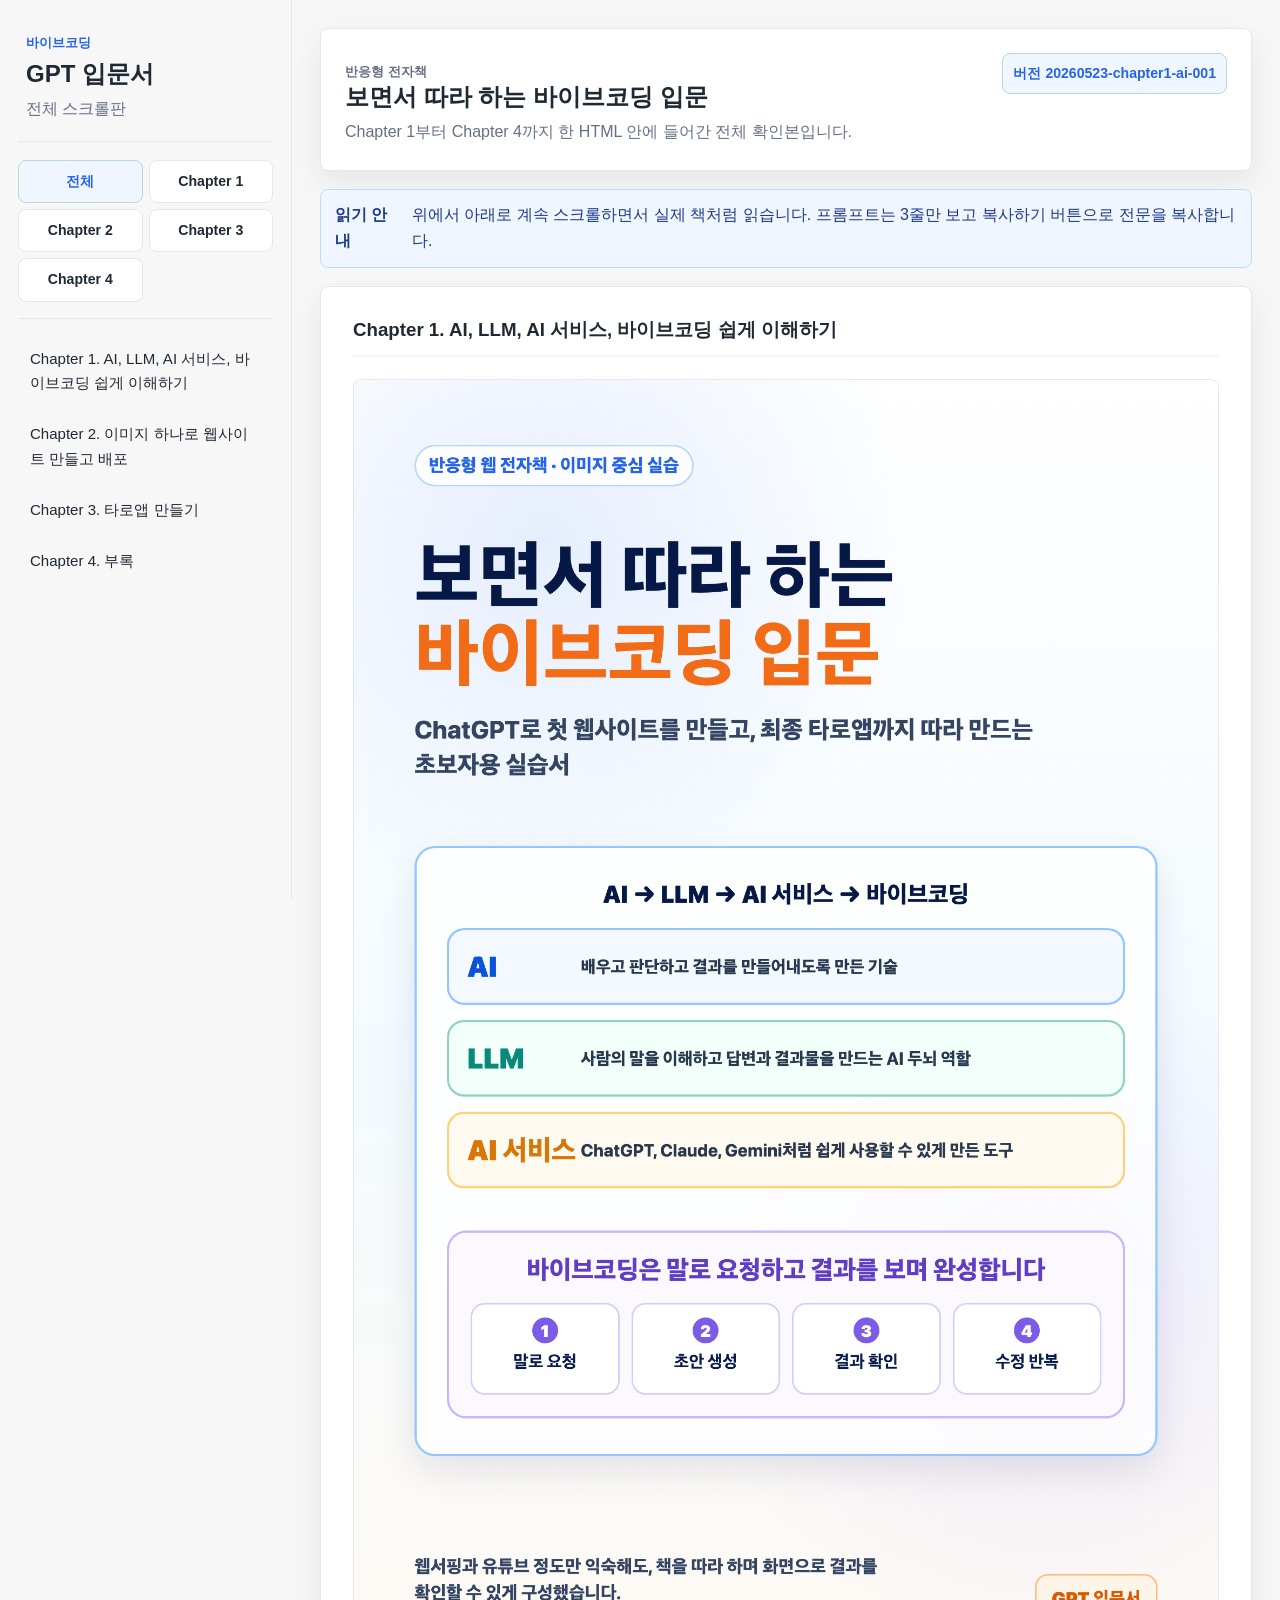
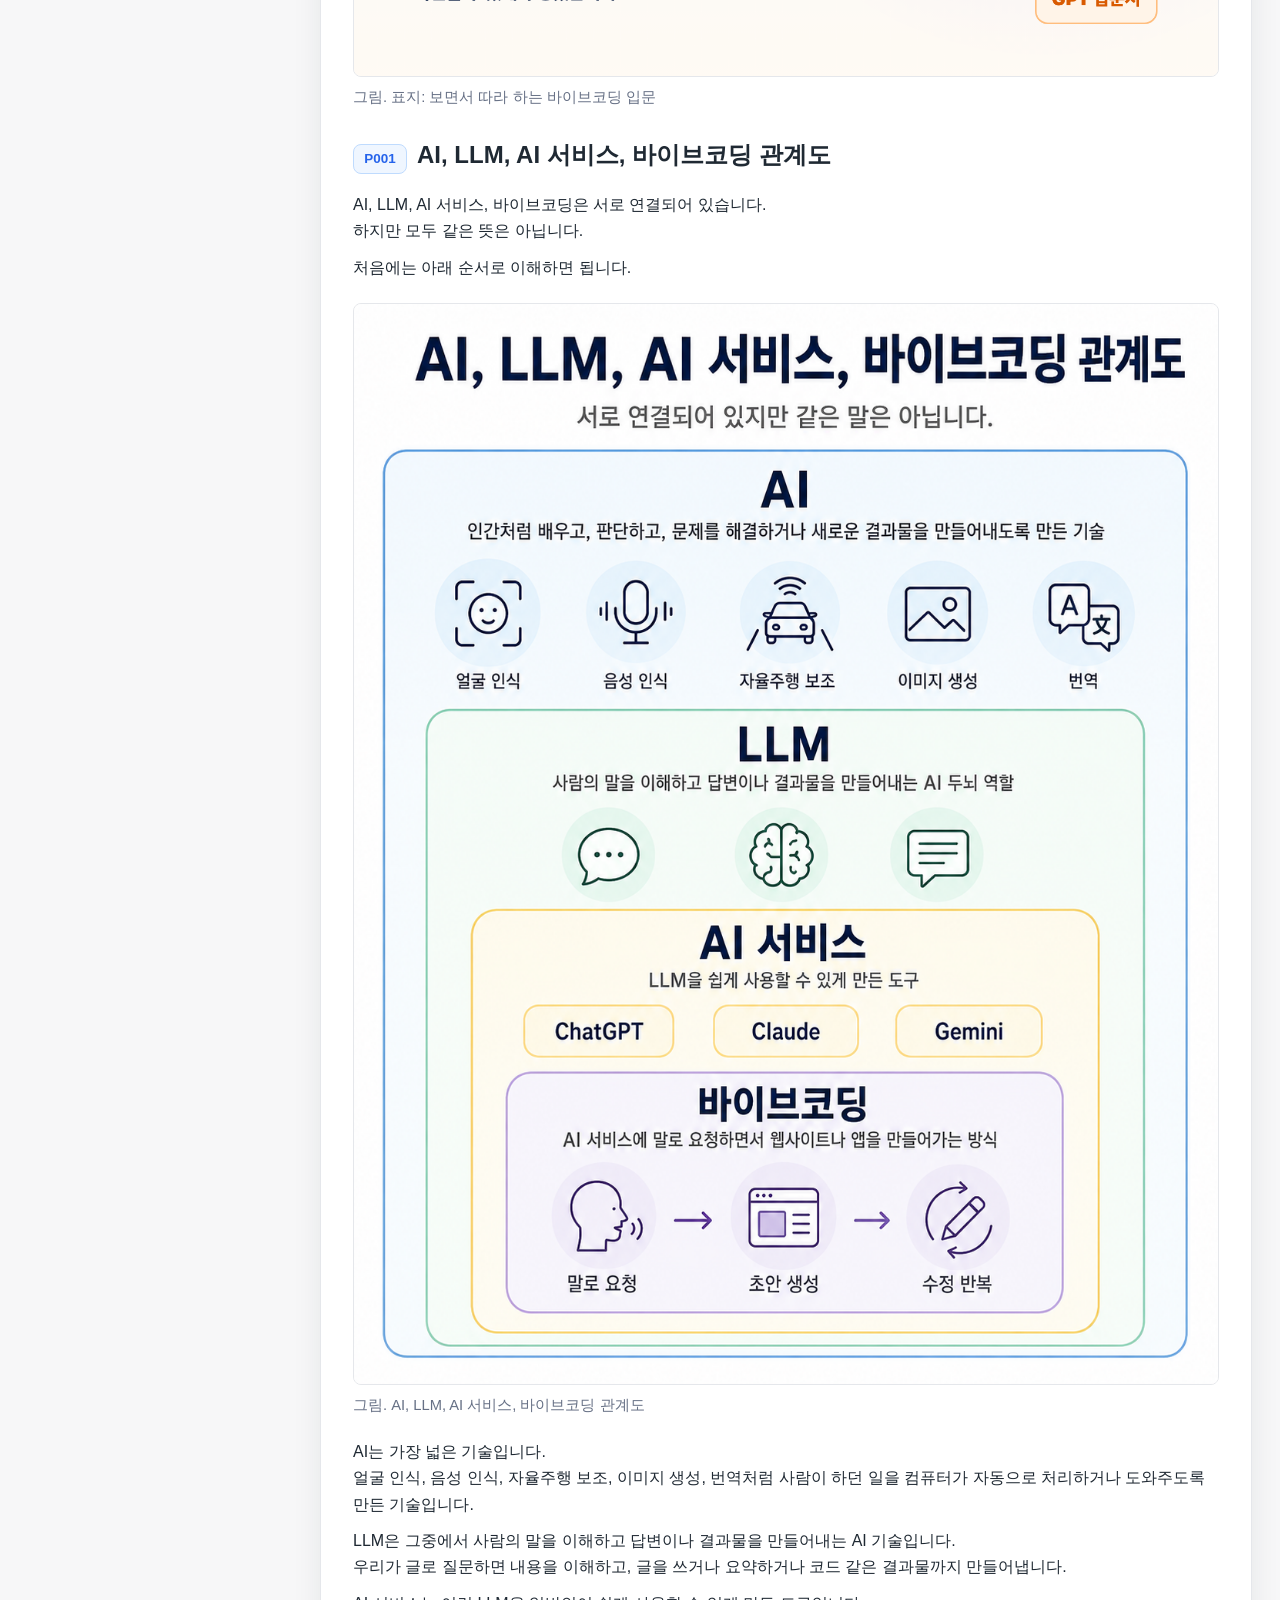
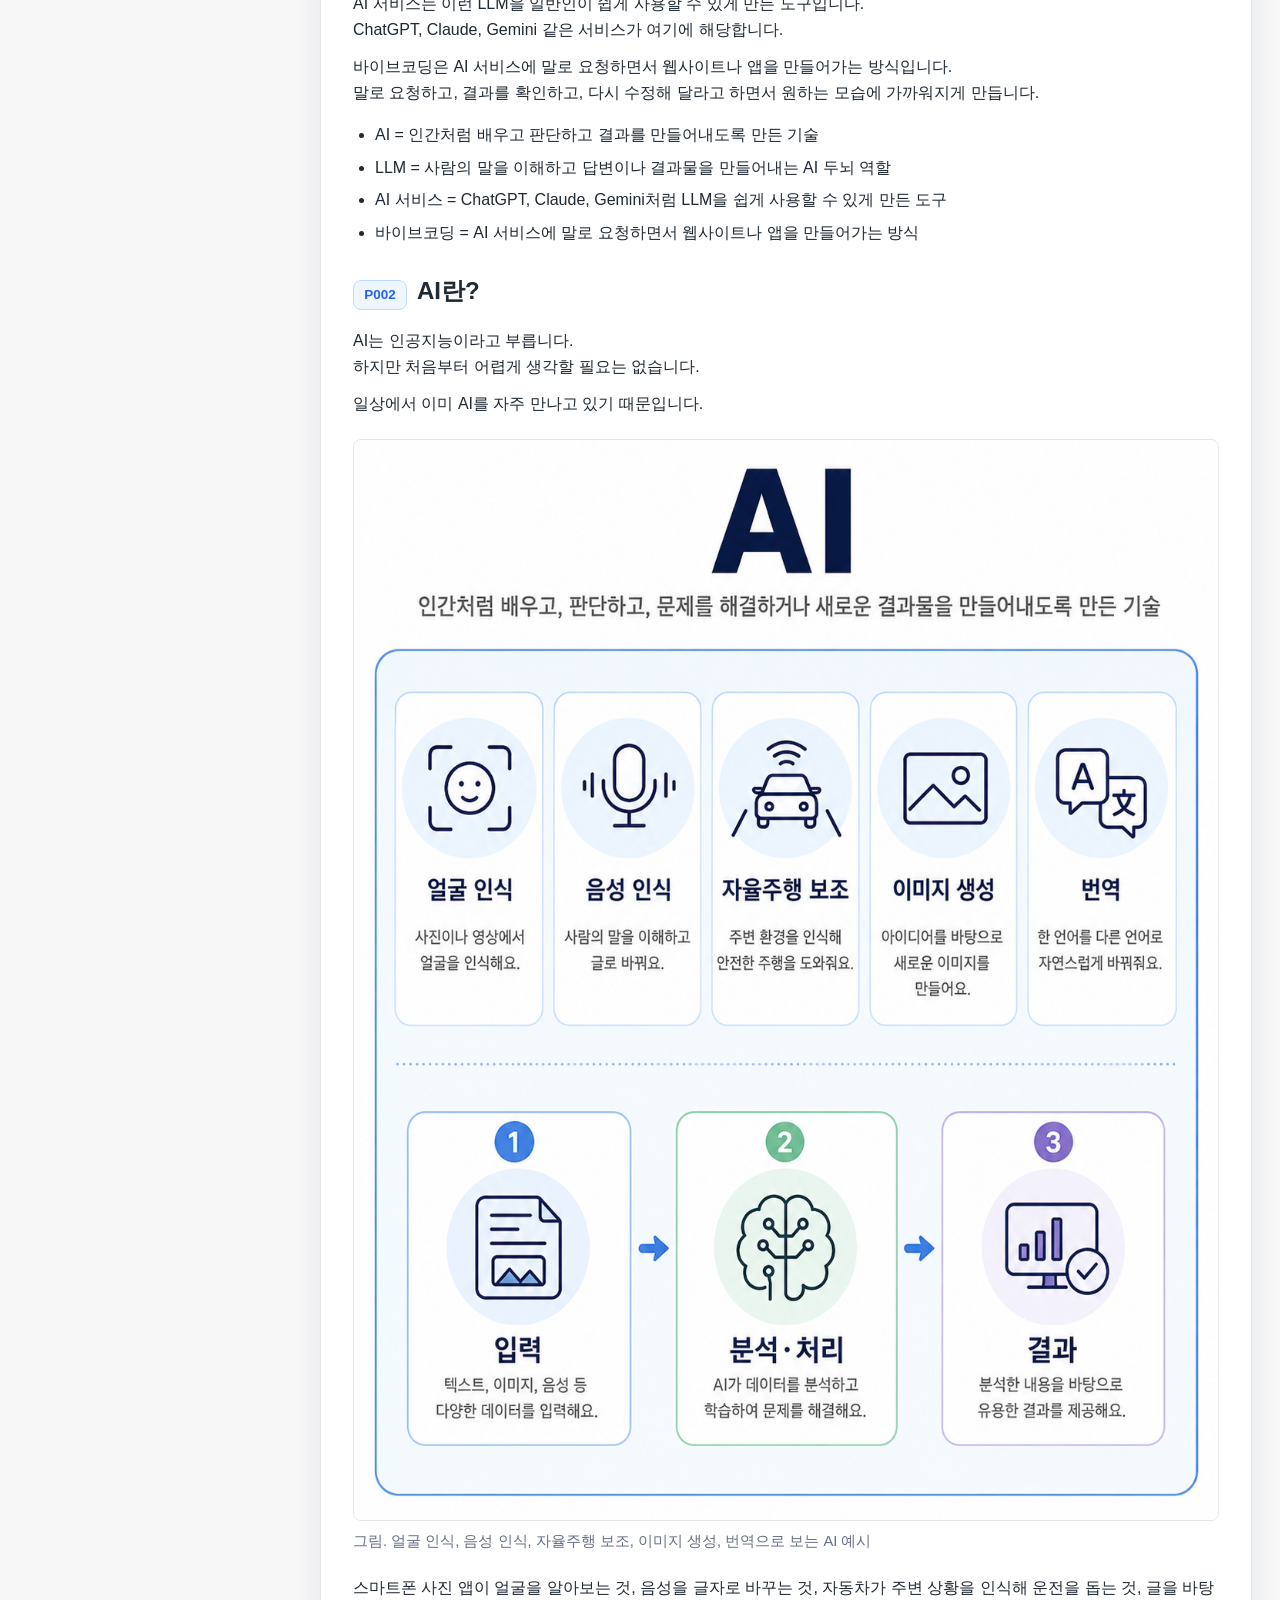
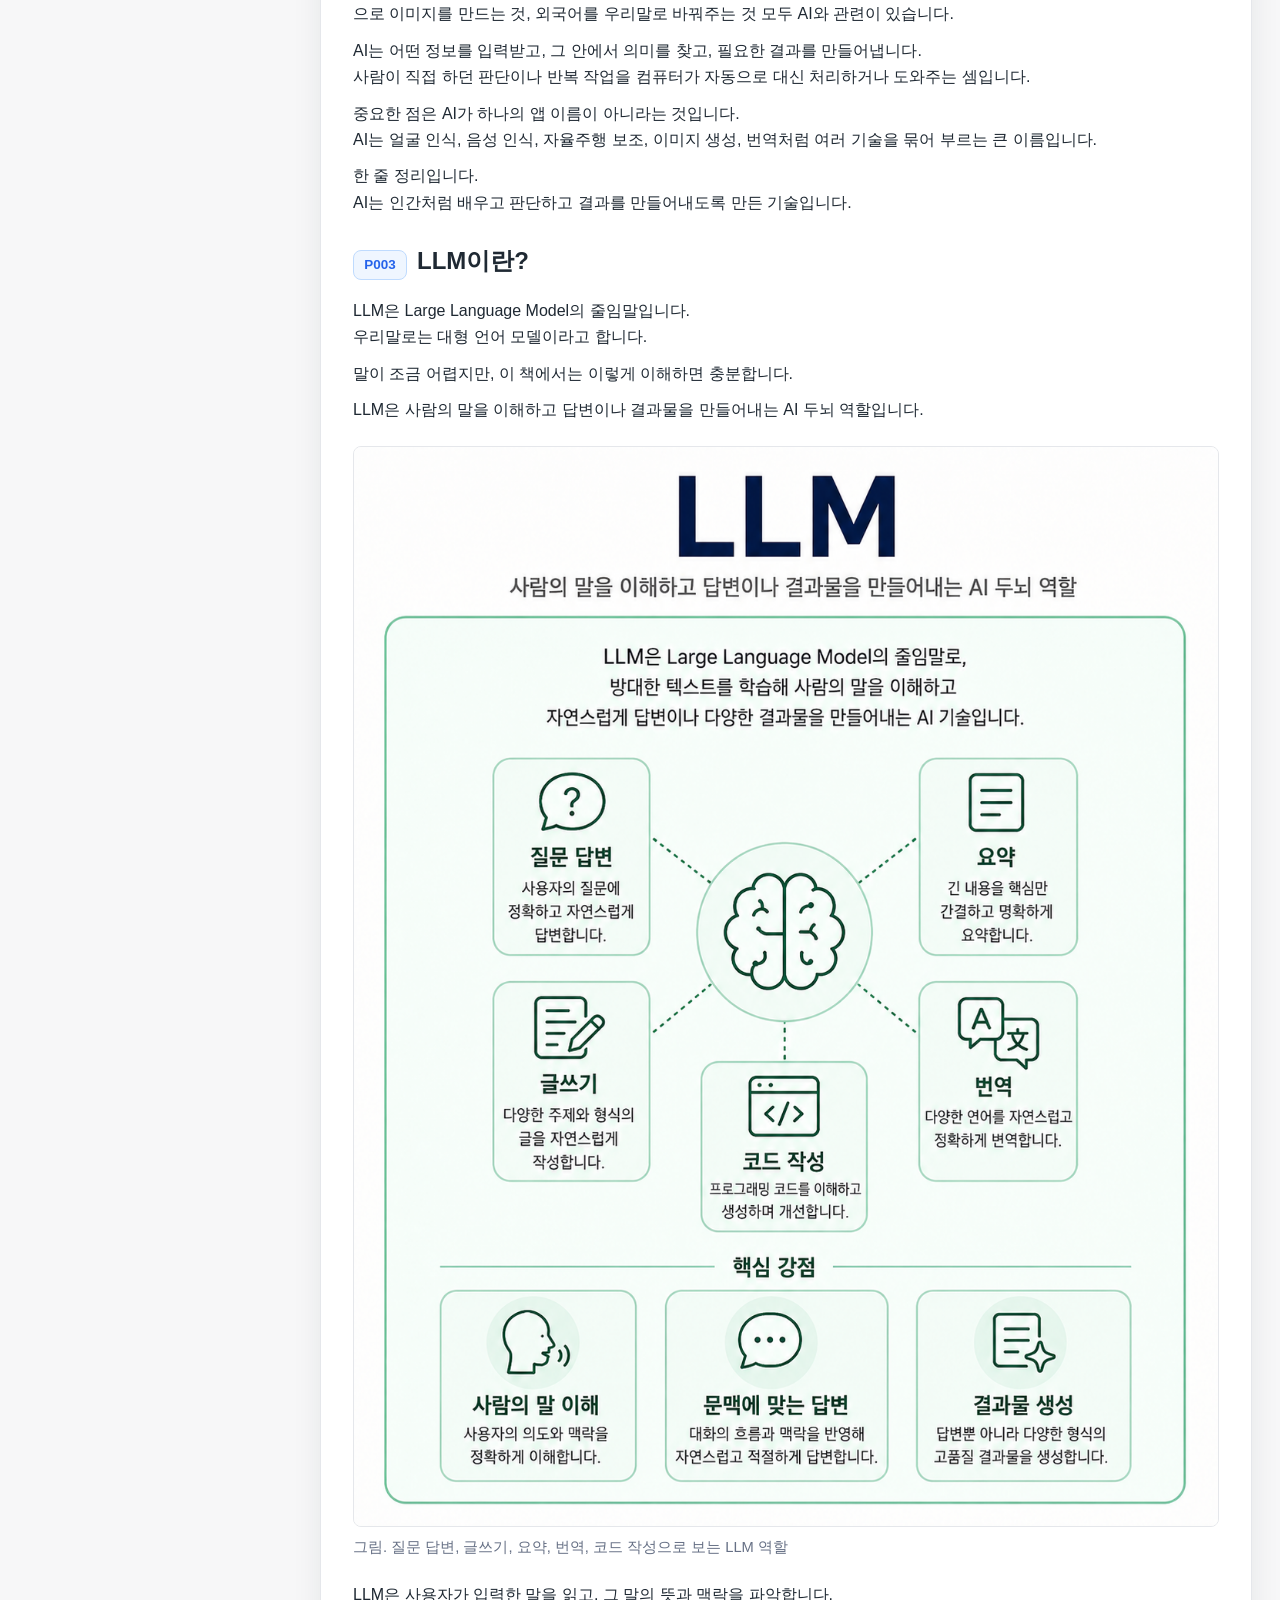
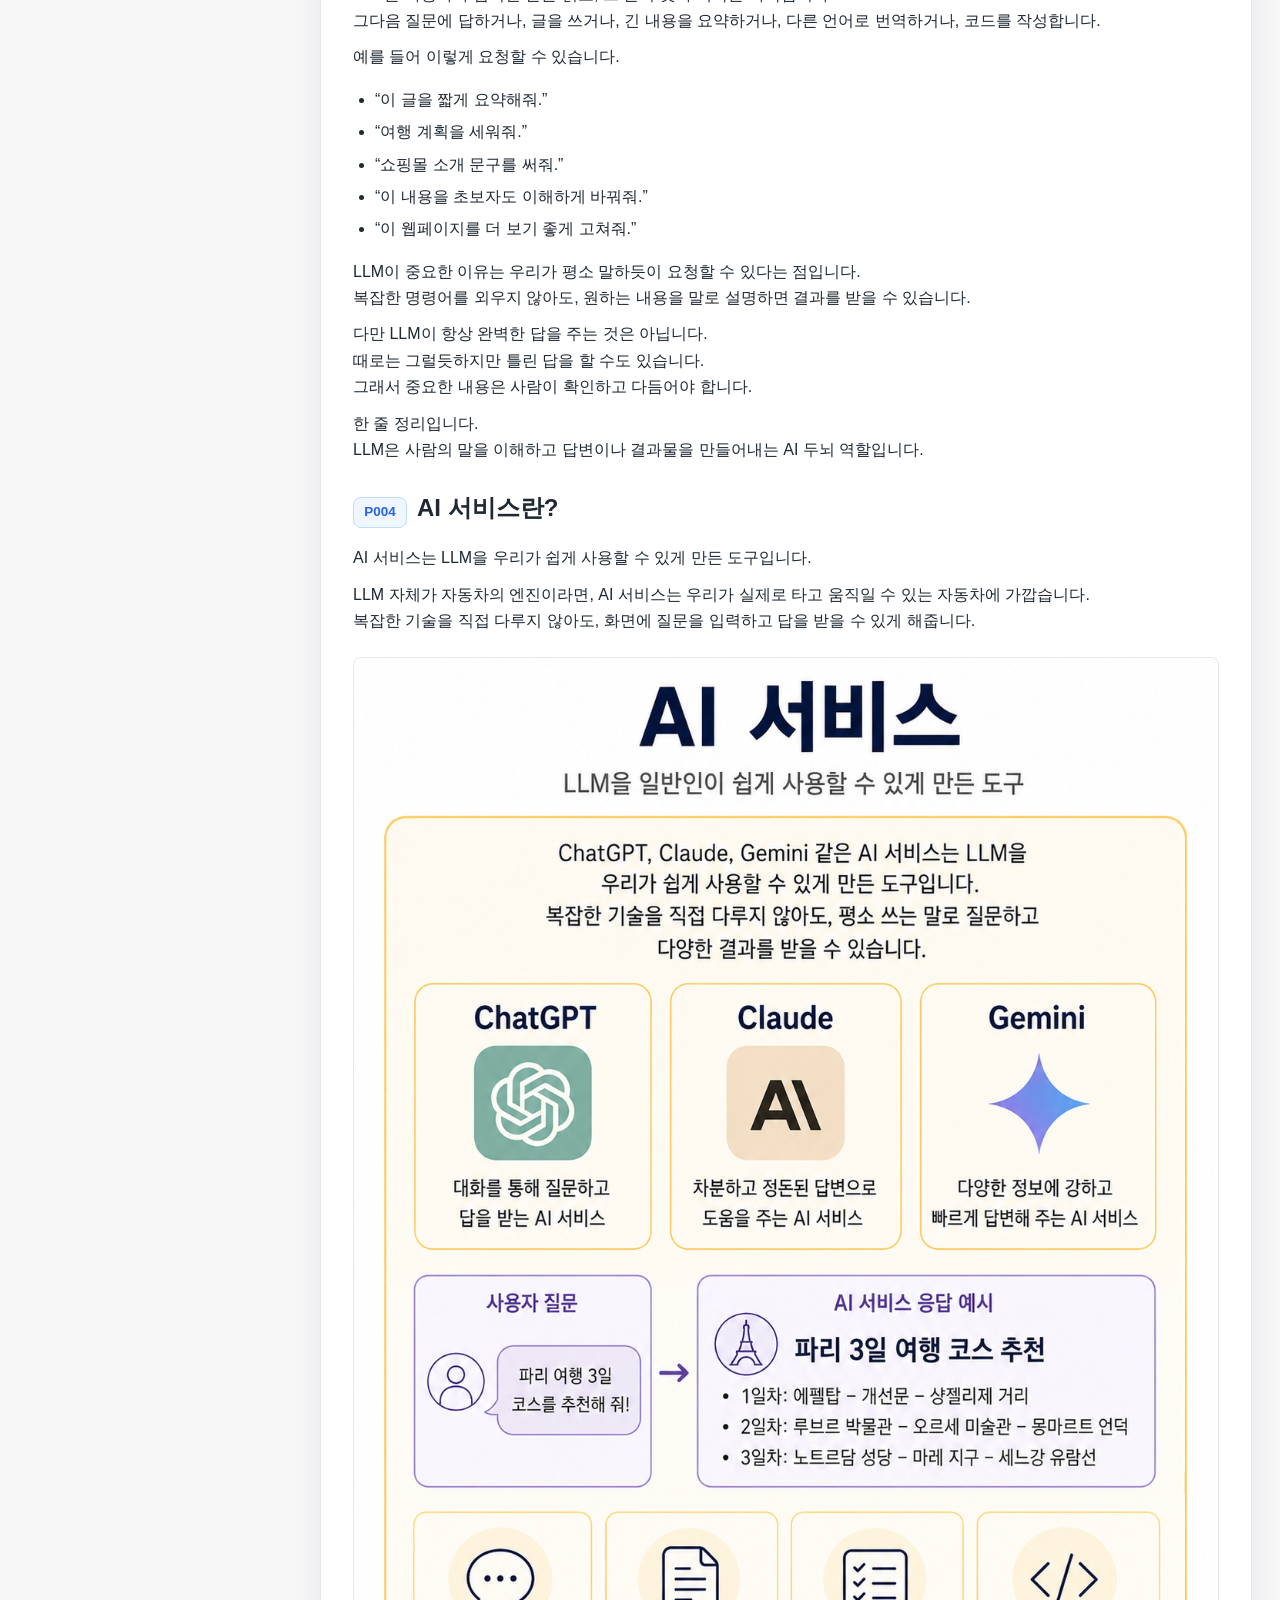
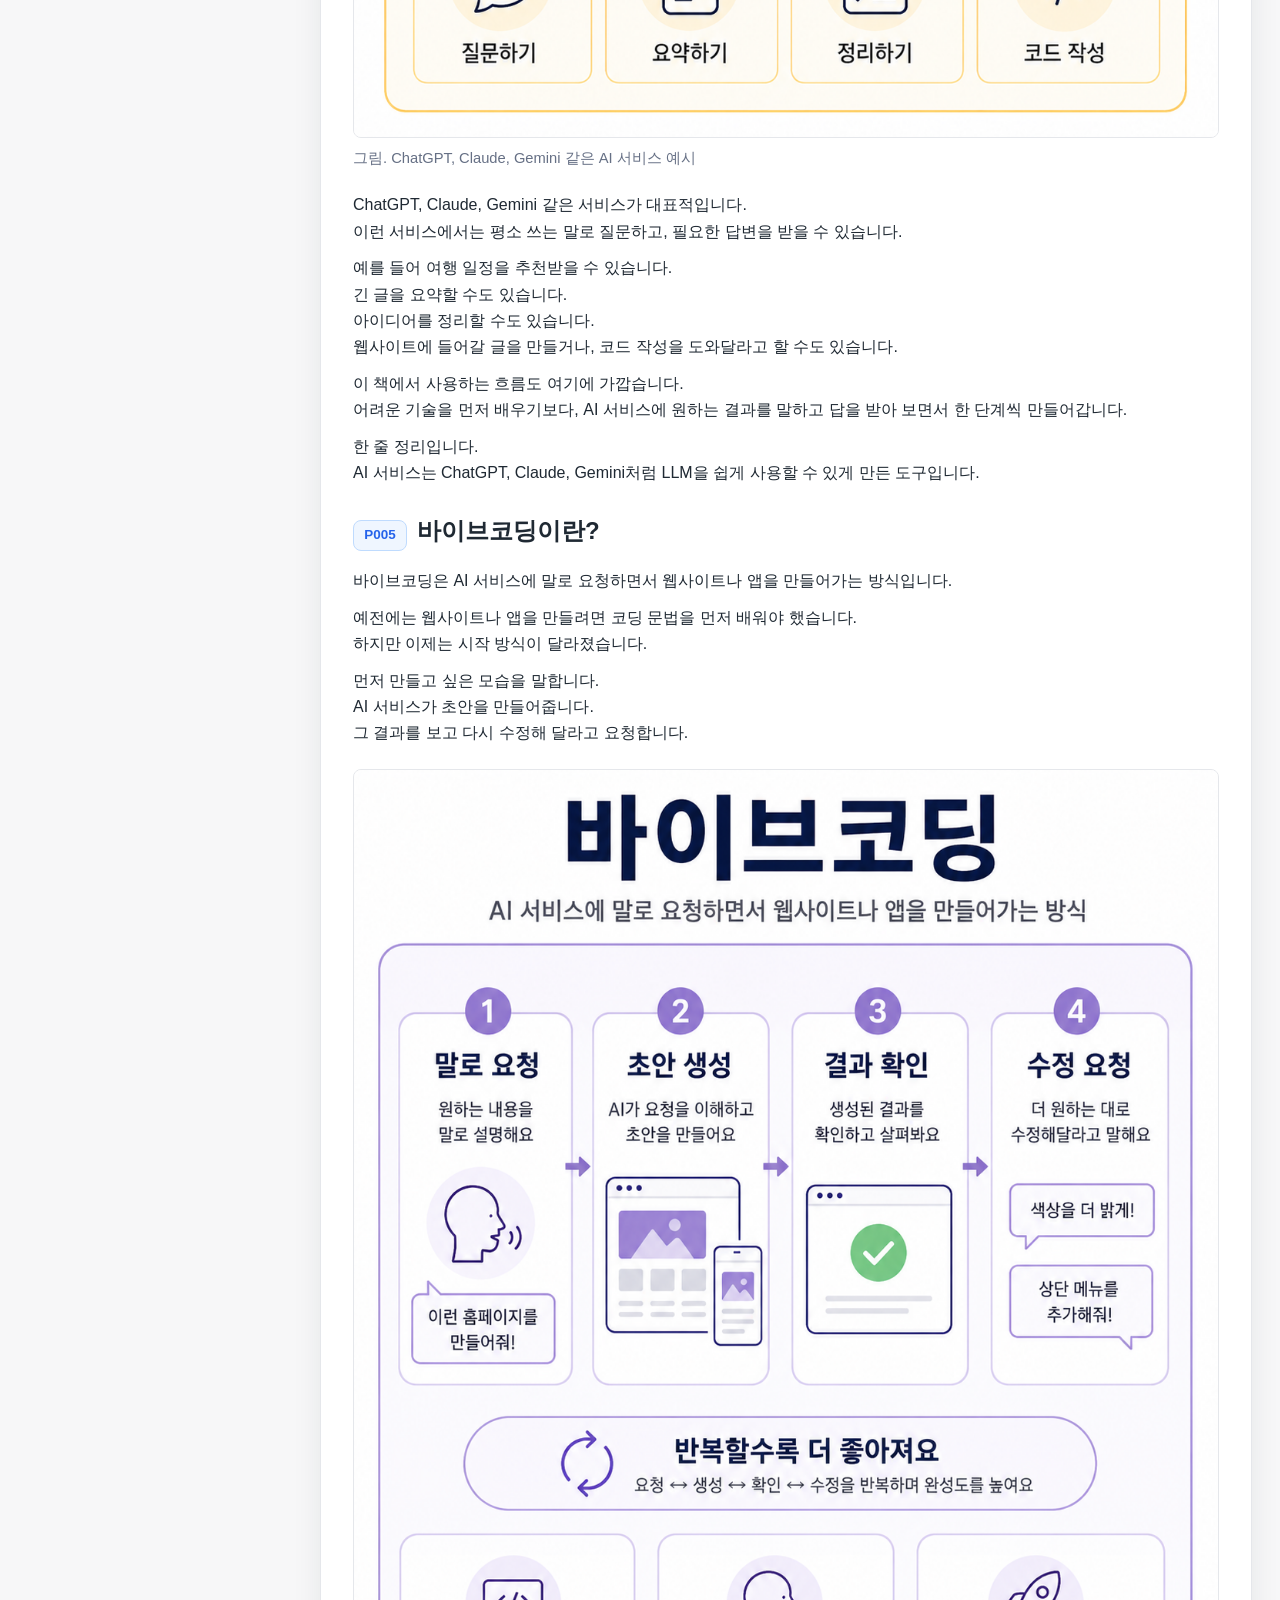
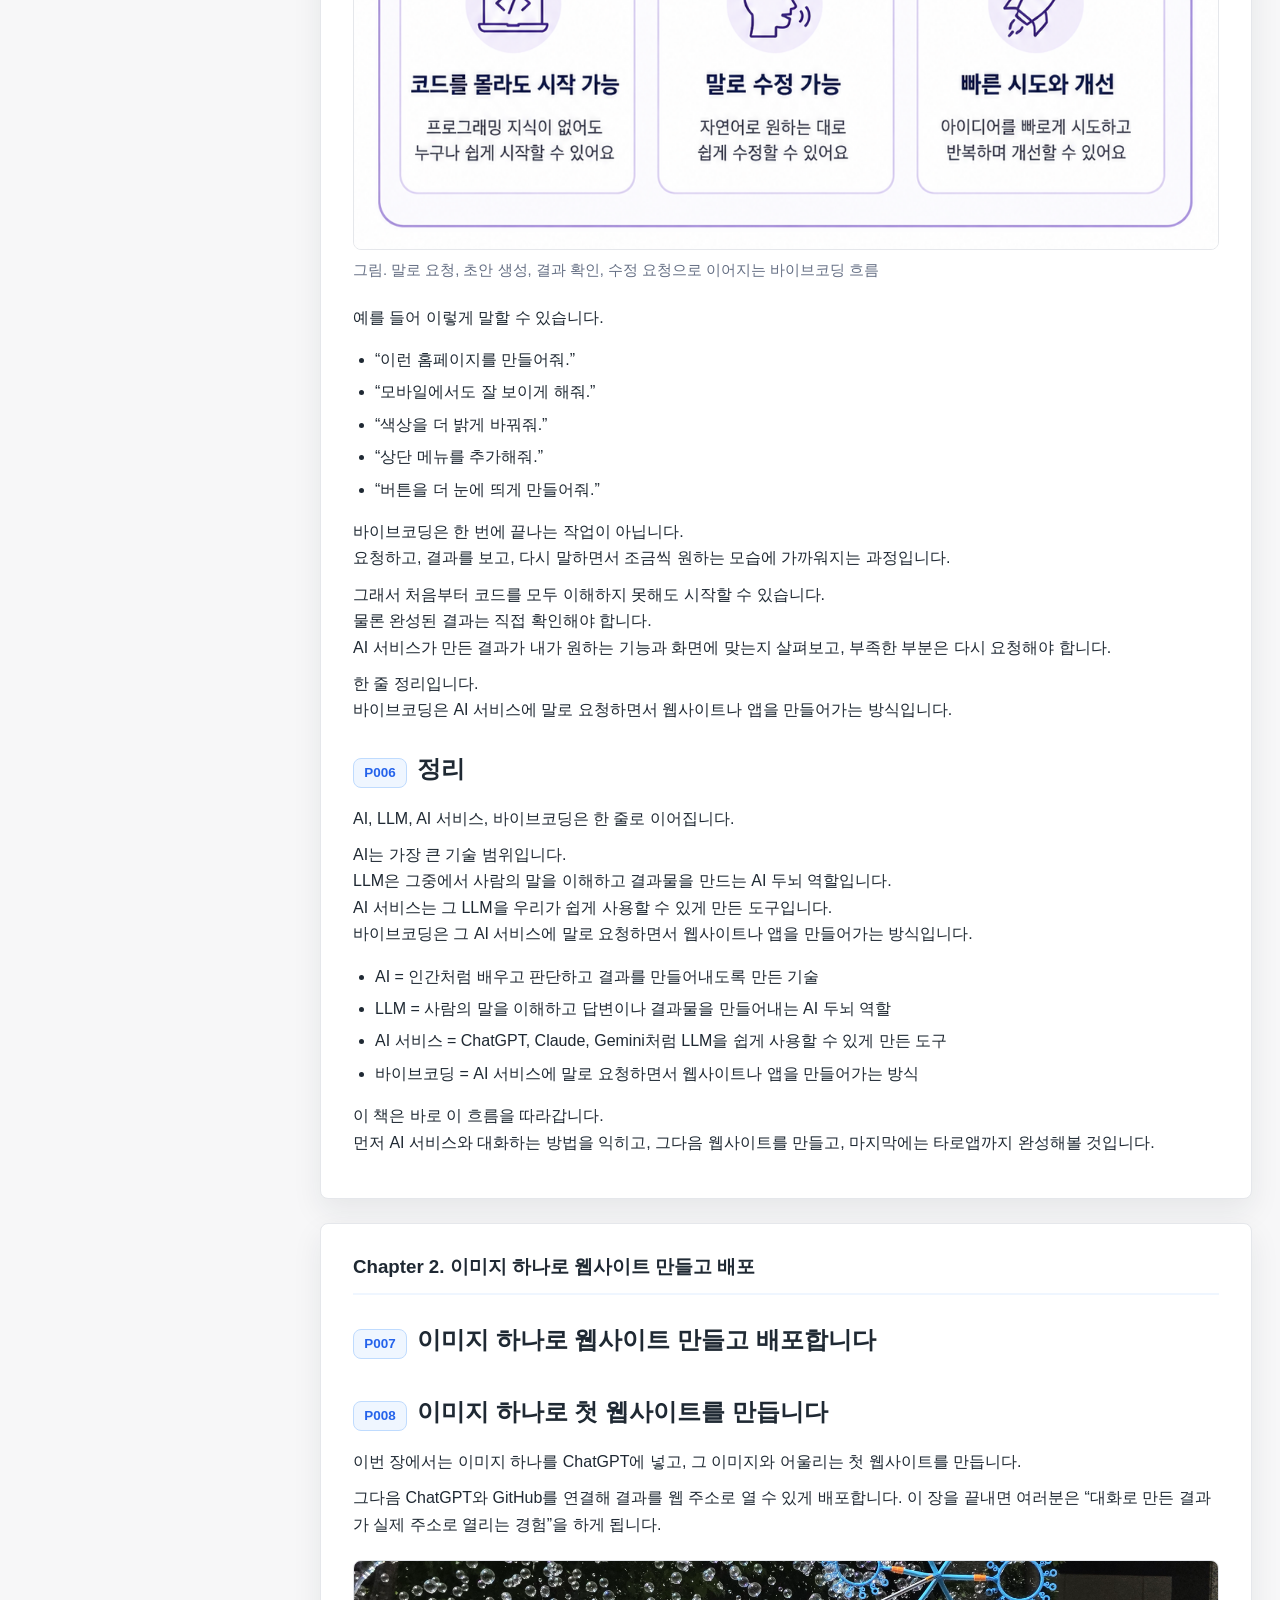
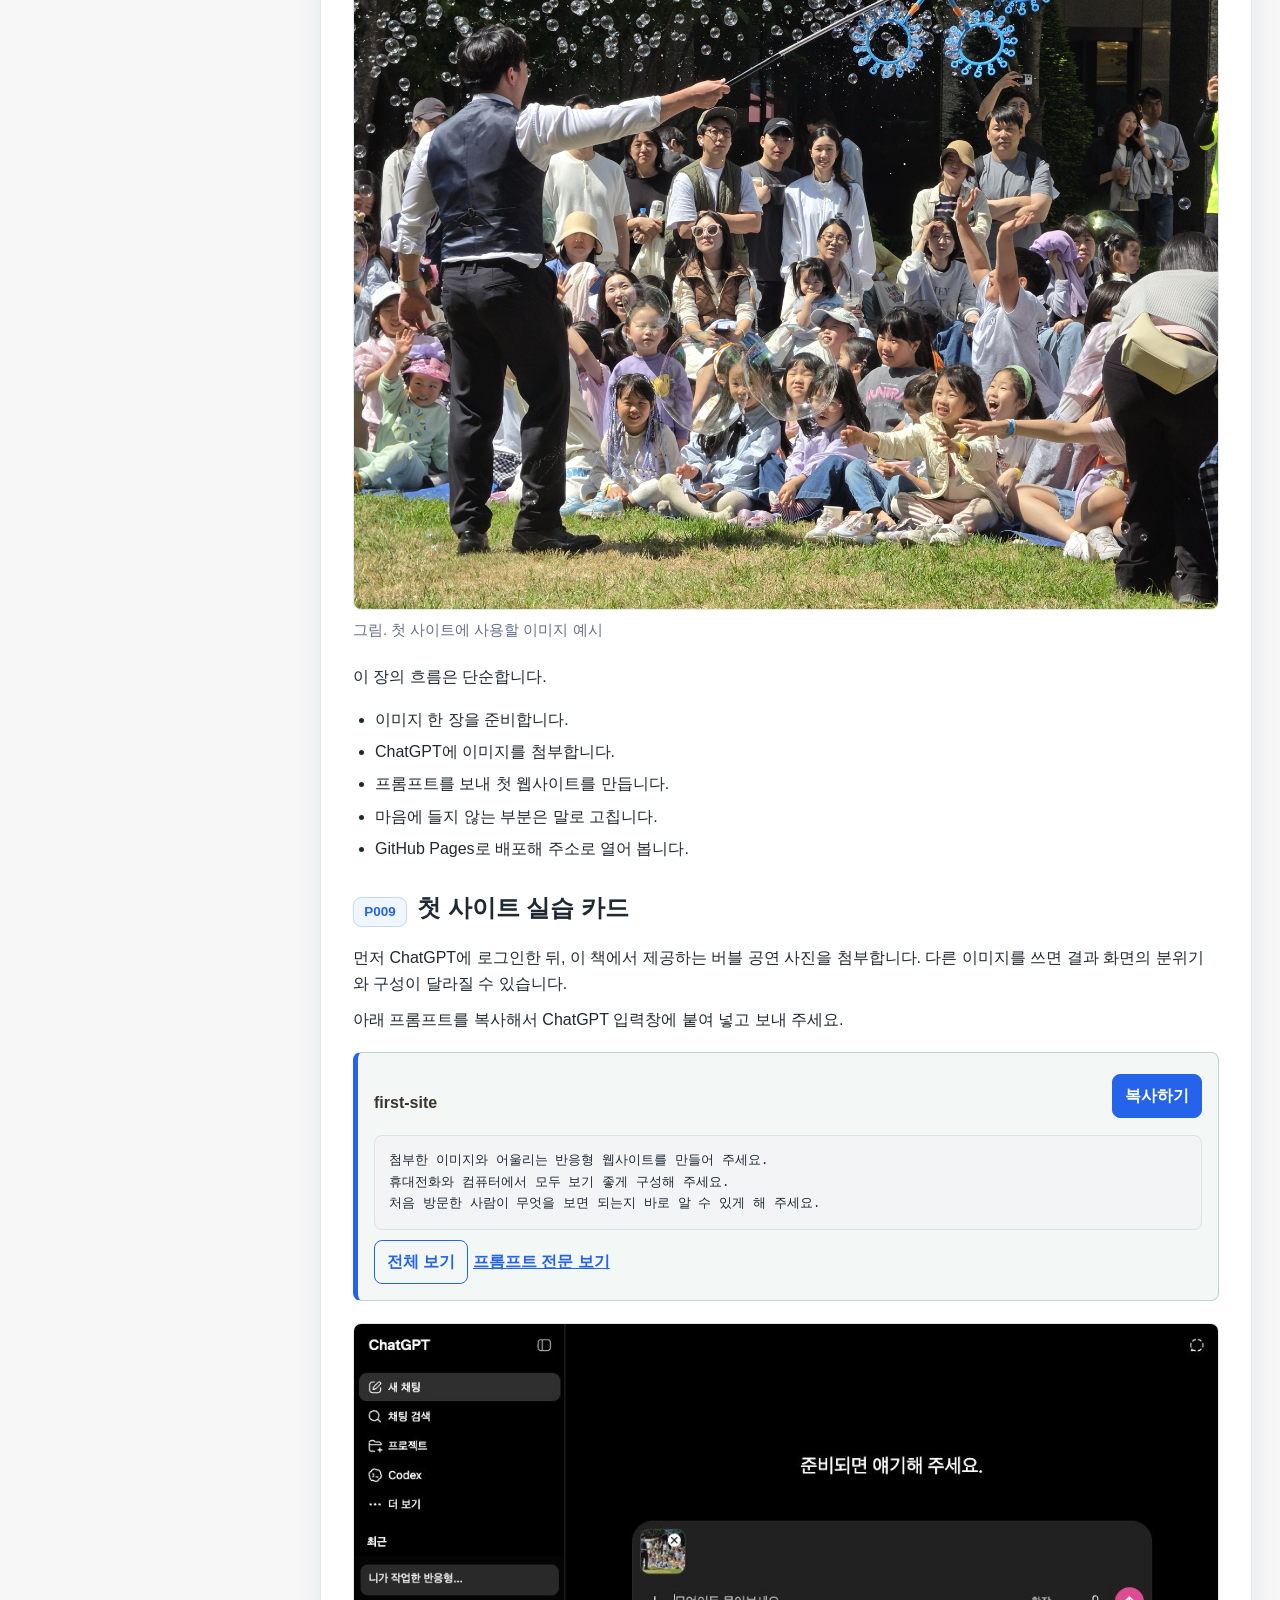
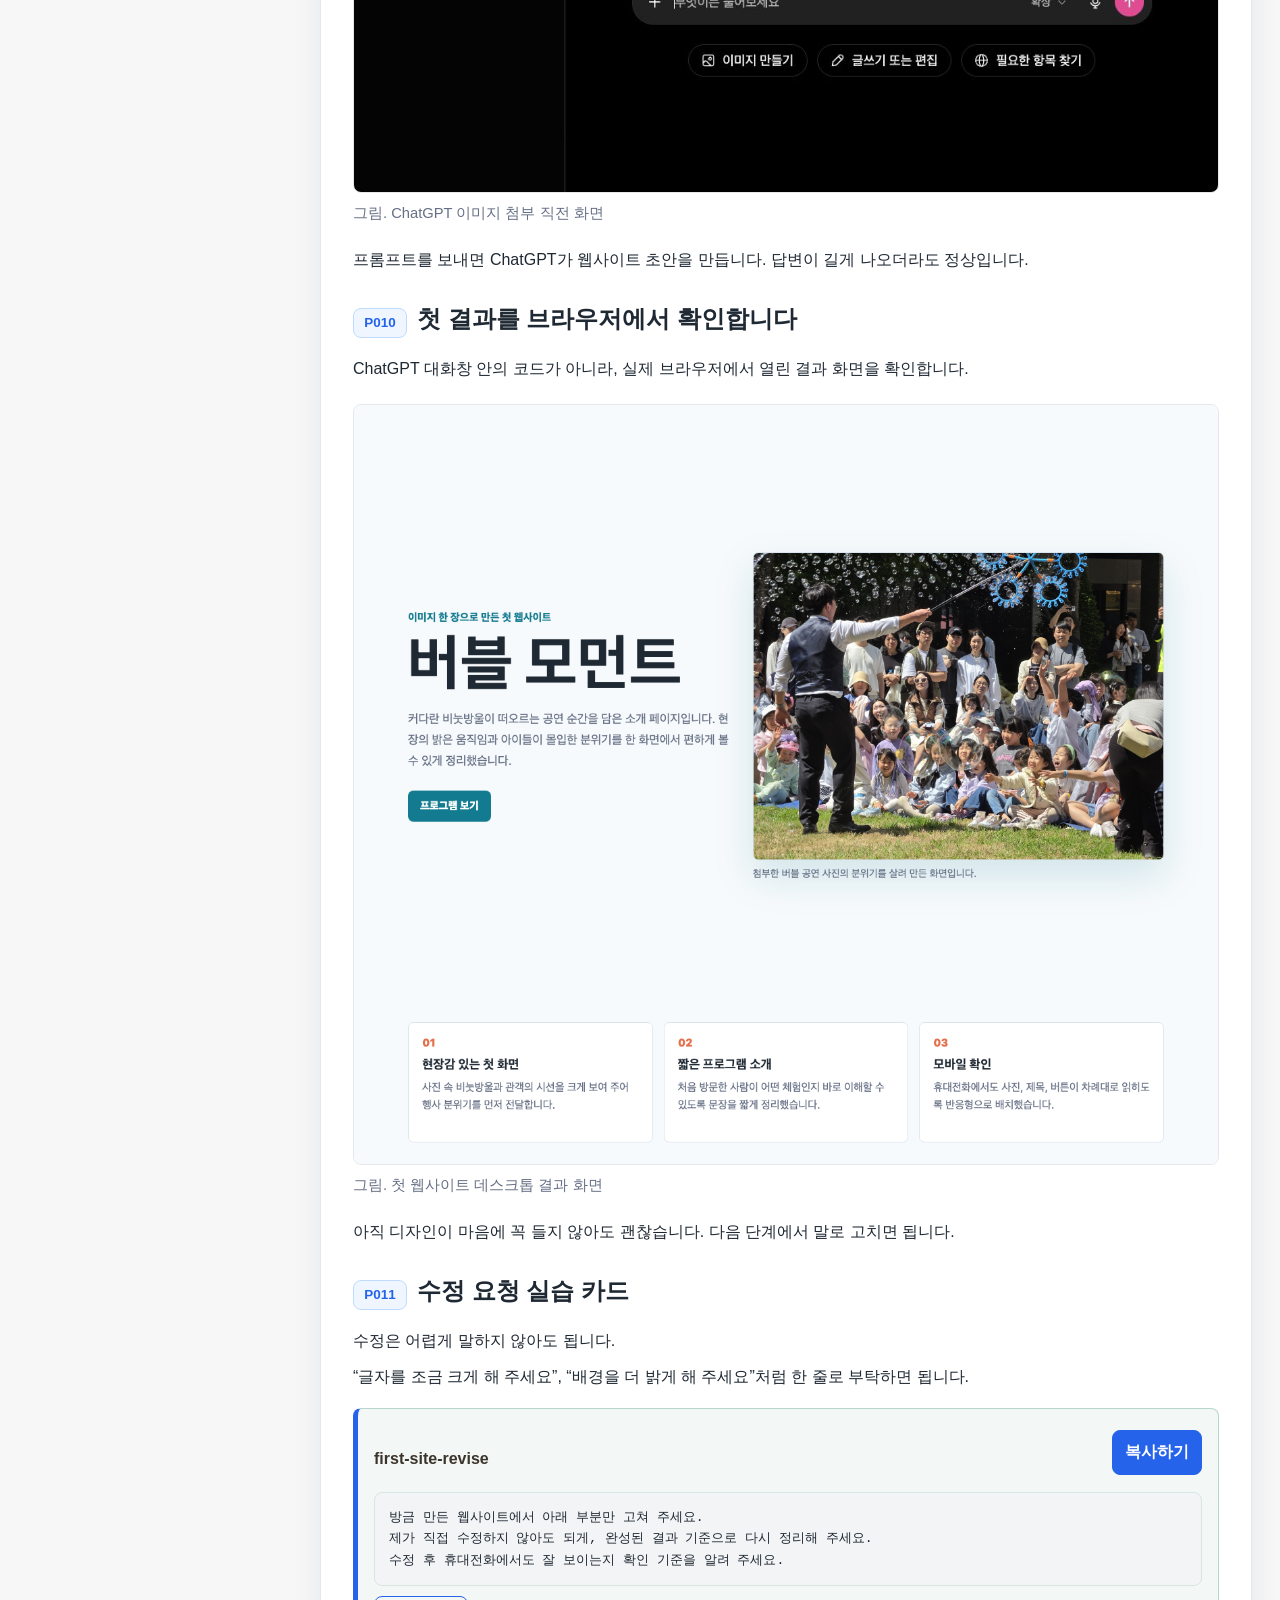
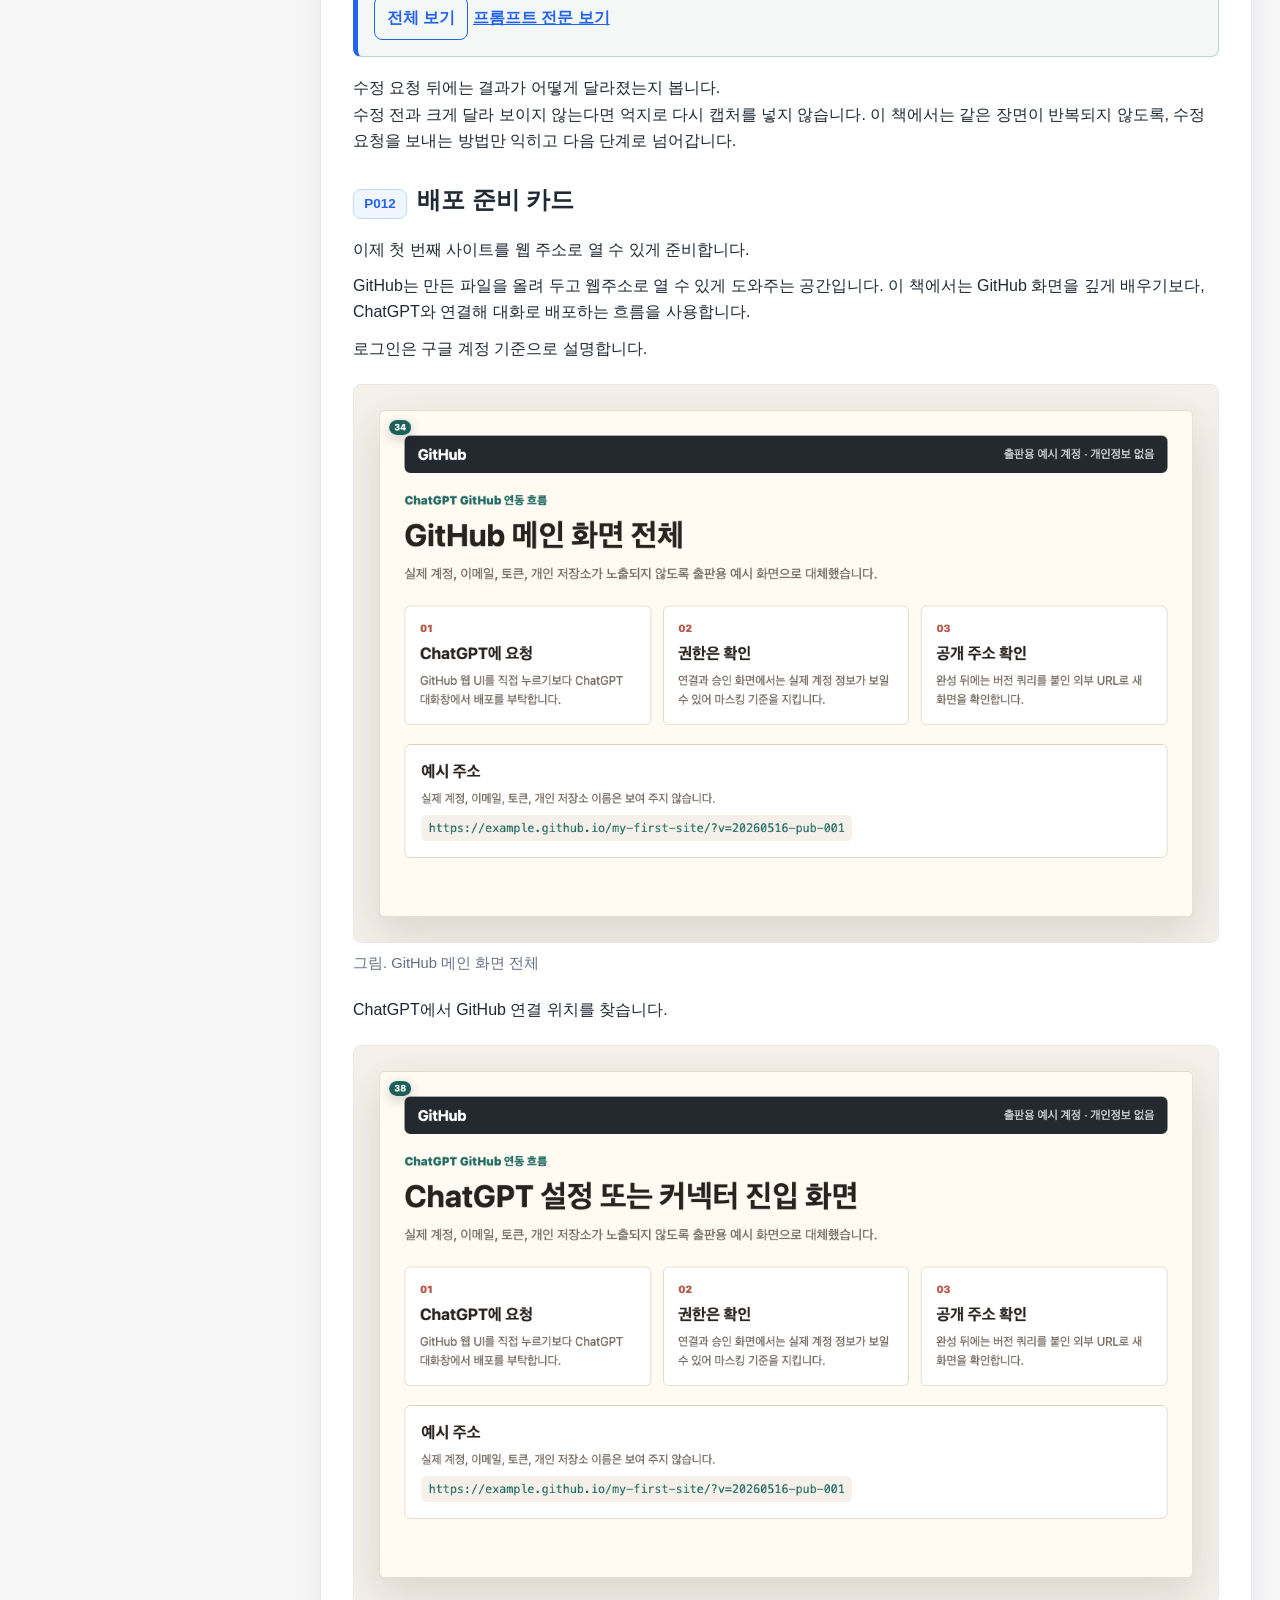
==== commit 951fdb07: "Restructure chapter 2 as clean practice cards" ====
--- a/webbook/index.html
+++ b/webbook/index.html
@@ -219,35 +219,11 @@
 
     <div class="page-heading" id="page-009">
       <a class="page-number" href="#page-009" aria-label="P009">P009</a>
-      <h2>시작 전에 준비합니다</h2>
-    </div>
-  
-<p>이번 장은 책을 읽기만 하는 장이 아니라, 독자가 직접 ChatGPT에 같은 요청을 보내 보는 장입니다.</p>
-<p>먼저 ChatGPT에 로그인되어 있는지 확인합니다. 이미지 첨부와 GitHub 연결은 로그인 상태에서 진행해야 안정적입니다.</p>
-<p>GitHub도 구글 계정으로 로그인해 둡니다. 책에서는 구글 계정 기준으로 화면을 설명합니다.</p>
-<p>첫 웹사이트에 사용할 이미지는 이 책의 버블 공연 사진을 기준으로 진행합니다. 다른 이미지를 쓰면 결과 화면의 분위기와 구성은 달라질 수 있습니다.</p>
-<p>책에 실린 화면과 최대한 비슷하게 만들고 싶다면, 프롬프트를 직접 줄여 쓰지 말고 복사하기 버튼으로 전문을 붙여 넣습니다.</p>
-
-    <div class="page-heading" id="page-010">
-      <a class="page-number" href="#page-010" aria-label="P010">P010</a>
-      <h2>ChatGPT에 이미지를 첨부합니다</h2>
-    </div>
-  
-<p>ChatGPT 입력창 옆의 첨부 단추를 눌러 이미지를 올립니다. 이미지가 올라오면 입력창 근처에 작은 미리보기가 보입니다.</p>
-
-    <figure class="image-frame" data-image-src="./images/ch02_03_attach_image.png">
-      <img src="./images/ch02_03_attach_image.png?v=20260523-chapter1-ai-001" alt="ChatGPT 이미지 첨부 직전 화면" loading="lazy">
-      <figcaption>그림. ChatGPT 이미지 첨부 직전 화면</figcaption>
-    </figure>
-  
-<p>개인정보가 보이는 화면은 출판용 캡처에서 가립니다. 여러분이 직접 따라 할 때는 본인의 계정 화면이 보여도 괜찮습니다.</p>
-
-    <div class="page-heading" id="page-011">
-      <a class="page-number" href="#page-011" aria-label="P011">P011</a>
-      <h2>첫 프롬프트를 보냅니다</h2>
-    </div>
-  
-<p>이제 ChatGPT에게 이미지를 바탕으로 웹사이트를 만들어 달라고 부탁합니다.</p>
+      <h2>첫 사이트 실습 카드</h2>
+    </div>
+  
+<p>먼저 ChatGPT에 로그인한 뒤, 이 책에서 제공하는 버블 공연 사진을 첨부합니다. 다른 이미지를 쓰면 결과 화면의 분위기와 구성이 달라질 수 있습니다.</p>
+<p>아래 프롬프트를 복사해서 ChatGPT 입력창에 붙여 넣고 보내 주세요.</p>
 
     <section class="prompt-card" data-prompt-id="first-site">
       <div class="prompt-card__header">
@@ -284,22 +260,20 @@
       <a class="prompt-card__epub-link" href="../prompts/first-site.md?v=20260523-chapter1-ai-001">프롬프트 전문 보기</a>
     </section>
   
-<p>복사하기 버튼을 누른 뒤 ChatGPT 입력창에 붙여 넣고 보내 주세요.</p>
-
-    <div class="page-heading" id="page-012">
-      <a class="page-number" href="#page-012" aria-label="P012">P012</a>
-      <h2>결과가 나올 때까지 기다립니다</h2>
-    </div>
-  
-<p>ChatGPT가 결과를 만드는 동안 잠시 기다립니다. 답변이 길게 나오더라도 정상입니다.</p>
-<p>답변이 끝나면 ChatGPT가 만든 결과를 확인합니다. 코드처럼 보이는 내용이 나와도 직접 외우거나 고칠 필요는 없습니다. 이 책에서는 최종 확인을 ChatGPT 대화창 안이 아니라 실제 브라우저 화면에서 합니다.</p>
-
-    <div class="page-heading" id="page-013">
-      <a class="page-number" href="#page-013" aria-label="P013">P013</a>
-      <h2>실제 브라우저 결과를 확인합니다</h2>
-    </div>
-  
-<p>첫 결과 화면이 보이면 성공입니다.</p>
+
+    <figure class="image-frame" data-image-src="./images/ch02_03_attach_image.png">
+      <img src="./images/ch02_03_attach_image.png?v=20260523-chapter1-ai-001" alt="ChatGPT 이미지 첨부 직전 화면" loading="lazy">
+      <figcaption>그림. ChatGPT 이미지 첨부 직전 화면</figcaption>
+    </figure>
+  
+<p>프롬프트를 보내면 ChatGPT가 웹사이트 초안을 만듭니다. 답변이 길게 나오더라도 정상입니다.</p>
+
+    <div class="page-heading" id="page-010">
+      <a class="page-number" href="#page-010" aria-label="P010">P010</a>
+      <h2>첫 결과를 브라우저에서 확인합니다</h2>
+    </div>
+  
+<p>ChatGPT 대화창 안의 코드가 아니라, 실제 브라우저에서 열린 결과 화면을 확인합니다.</p>
 
     <figure class="image-frame" data-image-src="./images/ch02_07_first_site_desktop.png">
       <img src="./images/ch02_07_first_site_desktop.png?v=20260523-chapter1-ai-001" alt="첫 웹사이트 데스크톱 결과 화면" loading="lazy">
@@ -307,14 +281,10 @@
     </figure>
   
 <p>아직 디자인이 마음에 꼭 들지 않아도 괜찮습니다. 다음 단계에서 말로 고치면 됩니다.</p>
-<p>결과 예시는 아래 주소에서도 확인할 수 있습니다.</p>
-<ul>
-<li>첫 웹사이트 예시: [examples/first-site](../examples/first-site/)</li>
-</ul>
-
-    <div class="page-heading" id="page-014">
-      <a class="page-number" href="#page-014" aria-label="P014">P014</a>
-      <h2>한 줄로 수정 요청을 보냅니다</h2>
+
+    <div class="page-heading" id="page-011">
+      <a class="page-number" href="#page-011" aria-label="P011">P011</a>
+      <h2>수정 요청 실습 카드</h2>
     </div>
   
 <p>수정은 어렵게 말하지 않아도 됩니다.</p>
@@ -353,14 +323,14 @@
   
 <p>수정 요청 뒤에는 결과가 어떻게 달라졌는지 봅니다.<br>수정 전과 크게 달라 보이지 않는다면 억지로 다시 캡처를 넣지 않습니다. 이 책에서는 같은 장면이 반복되지 않도록, 수정 요청을 보내는 방법만 익히고 다음 단계로 넘어갑니다.</p>
 
-    <div class="page-heading" id="page-015">
-      <a class="page-number" href="#page-015" aria-label="P015">P015</a>
-      <h2>GitHub와 ChatGPT를 연결합니다</h2>
+    <div class="page-heading" id="page-012">
+      <a class="page-number" href="#page-012" aria-label="P012">P012</a>
+      <h2>배포 준비 카드</h2>
     </div>
   
 <p>이제 첫 번째 사이트를 웹 주소로 열 수 있게 준비합니다.</p>
 <p>GitHub는 만든 파일을 올려 두고 웹주소로 열 수 있게 도와주는 공간입니다. 이 책에서는 GitHub 화면을 깊게 배우기보다, ChatGPT와 연결해 대화로 배포하는 흐름을 사용합니다.</p>
-<p>로그인은 구글 계정 기준으로 설명합니다. 이미 구글 계정으로 ChatGPT와 GitHub에 로그인되어 있다면 같은 흐름으로 확인하면 됩니다.</p>
+<p>로그인은 구글 계정 기준으로 설명합니다.</p>
 
     <figure class="image-frame" data-image-src="./images/ch03_02_github_home.png">
       <img src="./images/ch03_02_github_home.png?v=20260523-chapter1-ai-001" alt="GitHub 메인 화면 전체" loading="lazy">
@@ -376,9 +346,9 @@
   
 <p>GitHub 연결을 선택하고 권한 화면이 나오면 내용을 확인한 뒤 승인합니다. 이 과정은 계정 상태에 따라 화면이 조금 다를 수 있습니다.</p>
 
-    <div class="page-heading" id="page-016">
-      <a class="page-number" href="#page-016" aria-label="P016">P016</a>
-      <h2>배포를 부탁합니다</h2>
+    <div class="page-heading" id="page-013">
+      <a class="page-number" href="#page-013" aria-label="P013">P013</a>
+      <h2>배포 요청 카드</h2>
     </div>
   
 <p>연결이 끝나면 ChatGPT에게 첫 사이트를 GitHub Pages로 올려 달라고 부탁합니다.</p>
@@ -417,11 +387,10 @@
     </section>
   
 <p>배포 과정은 시간이 조금 걸릴 수 있습니다. ChatGPT가 저장소를 만들고 파일을 올리고 Pages 설정을 안내하거나 진행합니다.</p>
-<p>권한 화면이 나오면 내용을 확인한 뒤 승인합니다. 연결 화면이 나오지 않거나 ChatGPT가 직접 진행할 수 없다고 답하면, 부록의 “GitHub Pages 주소가 안 뜰 때” 문장을 사용해 현재 화면을 설명합니다.</p>
-
-    <div class="page-heading" id="page-017">
-      <a class="page-number" href="#page-017" aria-label="P017">P017</a>
-      <h2>배포 URL을 확인합니다</h2>
+
+    <div class="page-heading" id="page-014">
+      <a class="page-number" href="#page-014" aria-label="P014">P014</a>
+      <h2>배포 결과를 확인합니다</h2>
     </div>
   
 <p>성공하면 ChatGPT 답변 안에 웹주소가 보입니다. 보통 <code>https://...github.io/...</code> 형태의 주소입니다.</p>
@@ -439,8 +408,8 @@
     </figure>
   
 
-    <div class="page-heading" id="page-018">
-      <a class="page-number" href="#page-018" aria-label="P018">P018</a>
+    <div class="page-heading" id="page-015">
+      <a class="page-number" href="#page-015" aria-label="P015">P015</a>
       <h2>이 장에서 확인할 것</h2>
     </div>
   
@@ -458,14 +427,14 @@
     <section id="chapter-03_chapter3" class="chapter" data-chapter="03_chapter3">
       <h1>Chapter 3. 타로앱 만들기</h1>
       
-    <div class="page-heading" id="page-019">
-      <a class="page-number" href="#page-019" aria-label="P019">P019</a>
+    <div class="page-heading" id="page-016">
+      <a class="page-number" href="#page-016" aria-label="P016">P016</a>
       <h2>타로앱을 만듭니다</h2>
     </div>
   
 
-    <div class="page-heading" id="page-020">
-      <a class="page-number" href="#page-020" aria-label="P020">P020</a>
+    <div class="page-heading" id="page-017">
+      <a class="page-number" href="#page-017" aria-label="P017">P017</a>
       <h2>이 장의 목표</h2>
     </div>
   
@@ -473,15 +442,15 @@
 <p>목표는 책에 실린 HTML 캡처와 기능, 화면 흐름, UI, UX가 최대한 같은 결과를 얻는 것입니다.</p>
 <p>LLM의 특성상 문장 표현이나 일부 배치는 매번 조금 다를 수 있습니다. 그래도 메인 화면, 주제 선택, 질문 입력, 카드 뽑기, 결과 보기, 최근 이력, 배포 URL 확인 흐름은 유지해야 합니다.</p>
 
-    <div class="page-heading" id="page-021">
-      <a class="page-number" href="#page-021" aria-label="P021">P021</a>
+    <div class="page-heading" id="page-018">
+      <a class="page-number" href="#page-018" aria-label="P018">P018</a>
       <h2>완성 흐름을 먼저 봅니다</h2>
     </div>
   
 <p>타로 사이트를 만들기 전에 완성 화면과 사용자 흐름을 먼저 봅니다. 독자가 만들 결과를 알고 시작해야 긴 실습을 안정적으로 따라갈 수 있습니다.</p>
 
-    <div class="page-heading" id="page-022">
-      <a class="page-number" href="#page-022" aria-label="P022">P022</a>
+    <div class="page-heading" id="page-019">
+      <a class="page-number" href="#page-019" aria-label="P019">P019</a>
       <h3>타로 사이트 완성 화면</h3>
     </div>
   
@@ -494,8 +463,8 @@
 <p>두 번째 실습에서는 타로카드 리딩 사이트를 만듭니다.<br>사용자가 주제를 고르고, 질문을 적고, 카드를 뽑으면 결과를 보여 주는 흐름입니다.</p>
 <p>독자 행동 안내: 지금은 기능을 외우지 말고 전체 분위기만 봐 주세요.</p>
 
-    <div class="page-heading" id="page-023">
-      <a class="page-number" href="#page-023" aria-label="P023">P023</a>
+    <div class="page-heading" id="page-020">
+      <a class="page-number" href="#page-020" aria-label="P020">P020</a>
       <h3>메인 화면 보기</h3>
     </div>
   
@@ -508,8 +477,8 @@
 <p>메인 화면은 사이트에 처음 들어왔을 때 보이는 자리입니다.<br>무엇을 하는 사이트인지 바로 알 수 있어야 합니다.</p>
 <p>독자 행동 안내: 제목, 짧은 설명, 시작 버튼이 보이는지 확인해 주세요.</p>
 
-    <div class="page-heading" id="page-024">
-      <a class="page-number" href="#page-024" aria-label="P024">P024</a>
+    <div class="page-heading" id="page-021">
+      <a class="page-number" href="#page-021" aria-label="P021">P021</a>
       <h3>주제 선택 화면 보기</h3>
     </div>
   
@@ -522,8 +491,8 @@
 <p>타로 리딩은 주제에 따라 답변 느낌이 달라집니다.<br>예를 들어 오늘의 운세, 연애, 일, 선택 고민 같은 주제를 고를 수 있습니다.</p>
 <p>독자 행동 안내: 독자가 누르기 쉬운 선택지가 몇 개 보이는지 살펴봐 주세요.</p>
 
-    <div class="page-heading" id="page-025">
-      <a class="page-number" href="#page-025" aria-label="P025">P025</a>
+    <div class="page-heading" id="page-022">
+      <a class="page-number" href="#page-022" aria-label="P022">P022</a>
       <h3>질문 입력 화면 보기</h3>
     </div>
   
@@ -536,8 +505,8 @@
 <p>질문 입력 화면에서는 사용자가 궁금한 내용을 적습니다.<br>너무 긴 질문보다 한 문장 정도가 처음에는 적당합니다.</p>
 <p>독자 행동 안내: 입력칸과 다음 버튼이 한눈에 보이는지 확인해 주세요.</p>
 
-    <div class="page-heading" id="page-026">
-      <a class="page-number" href="#page-026" aria-label="P026">P026</a>
+    <div class="page-heading" id="page-023">
+      <a class="page-number" href="#page-023" aria-label="P023">P023</a>
       <h3>카드 뽑기 화면 보기</h3>
     </div>
   
@@ -550,8 +519,8 @@
 <p>카드 뽑기 화면은 이 사이트에서 가장 재미있는 부분입니다.<br>사용자는 카드를 고르고, 선택한 카드가 결과에 반영되는 느낌을 받습니다.</p>
 <p>독자 행동 안내: 카드가 너무 작지 않은지, 누를 수 있어 보이는지 확인해 주세요.</p>
 
-    <div class="page-heading" id="page-027">
-      <a class="page-number" href="#page-027" aria-label="P027">P027</a>
+    <div class="page-heading" id="page-024">
+      <a class="page-number" href="#page-024" aria-label="P024">P024</a>
       <h3>결과 보기 화면 보기</h3>
     </div>
   
@@ -564,8 +533,8 @@
 <p>결과 화면에서는 선택한 카드와 해석을 보여 줍니다.<br>이 화면이 읽기 편해야 사용자가 사이트를 완성된 서비스처럼 느낍니다.</p>
 <p>독자 행동 안내: 카드 이름, 해석 문장, 다시 보기 버튼이 보이는지 확인해 주세요.</p>
 
-    <div class="page-heading" id="page-028">
-      <a class="page-number" href="#page-028" aria-label="P028">P028</a>
+    <div class="page-heading" id="page-025">
+      <a class="page-number" href="#page-025" aria-label="P025">P025</a>
       <h3>제작 순서 지도</h3>
     </div>
   
@@ -578,15 +547,15 @@
 <p>완성 화면을 미리 봤으니 이제 필요한 재료를 준비하고 화면을 하나씩 만들 차례입니다.</p>
 <p>독자 행동 안내: 메인, 주제 선택, 질문 입력, 카드 뽑기, 결과 화면 순서를 기억해 주세요.</p>
 
-    <div class="page-heading" id="page-029">
-      <a class="page-number" href="#page-029" aria-label="P029">P029</a>
+    <div class="page-heading" id="page-026">
+      <a class="page-number" href="#page-026" aria-label="P026">P026</a>
       <h2>카드 이미지 준비 방식을 정합니다</h2>
     </div>
   
 <p>타로 사이트에 필요한 카드 이미지 준비 방식을 정합니다. 이미지 생성 한도 때문에 독자가 중간에 막히지 않도록, 책에서는 샘플 2장만 직접 만들어 보고 나머지는 제공 자료를 사용합니다.</p>
 
-    <div class="page-heading" id="page-030">
-      <a class="page-number" href="#page-030" aria-label="P030">P030</a>
+    <div class="page-heading" id="page-027">
+      <a class="page-number" href="#page-027" aria-label="P027">P027</a>
       <h3>이 책에서는 메이저 22장으로 시작합니다</h3>
     </div>
   
@@ -599,8 +568,8 @@
 <p>타로카드는 전체 구성이 더 넓지만, 이 책의 첫 실습은 메이저 22장으로 시작합니다.<br>처음부터 모든 카드를 다루기보다, 22장 안에서 질문, 선택, 결과 흐름을 먼저 완성합니다.</p>
 <p>독자 행동 안내: 이 책에서는 메이저 22장 기준으로 타로 사이트의 핵심 흐름을 먼저 만든다는 점을 확인해 주세요.</p>
 
-    <div class="page-heading" id="page-031">
-      <a class="page-number" href="#page-031" aria-label="P031">P031</a>
+    <div class="page-heading" id="page-028">
+      <a class="page-number" href="#page-028" aria-label="P028">P028</a>
       <h3>이미지 생성에는 한도가 있습니다</h3>
     </div>
   
@@ -613,8 +582,8 @@
 <p>이미지 생성은 계정 상태와 시점에 따라 사용할 수 있는 횟수가 다릅니다.<br>그래서 이 책은 샘플 2장만 직접 만들어 감각을 익히고, 나머지는 제공 자료를 사용합니다.</p>
 <p>독자 행동 안내: 이미지 생성이 막혀도 실습 전체가 멈추지 않도록 진행하겠습니다.</p>
 
-    <div class="page-heading" id="page-032">
-      <a class="page-number" href="#page-032" aria-label="P032">P032</a>
+    <div class="page-heading" id="page-029">
+      <a class="page-number" href="#page-029" aria-label="P029">P029</a>
       <h3>샘플 카드 1 만들기</h3>
     </div>
   
@@ -653,8 +622,8 @@
   
 <p>독자 행동 안내: 복사하기 버튼으로 프롬프트를 보내고 결과 이미지를 기다려 주세요.</p>
 
-    <div class="page-heading" id="page-033">
-      <a class="page-number" href="#page-033" aria-label="P033">P033</a>
+    <div class="page-heading" id="page-030">
+      <a class="page-number" href="#page-030" aria-label="P030">P030</a>
       <h3>샘플 카드 1 결과 확인</h3>
     </div>
   
@@ -667,8 +636,8 @@
 <p>결과 이미지는 완벽하지 않아도 괜찮습니다.<br>분위기, 색감, 카드 테두리 느낌이 사이트와 어울리는지만 먼저 봅니다.</p>
 <p>독자 행동 안내: 마음에 드는 부분과 아쉬운 부분을 한 가지씩 찾아보세요.</p>
 
-    <div class="page-heading" id="page-034">
-      <a class="page-number" href="#page-034" aria-label="P034">P034</a>
+    <div class="page-heading" id="page-031">
+      <a class="page-number" href="#page-031" aria-label="P031">P031</a>
       <h3>샘플 카드 2 만들기</h3>
     </div>
   
@@ -707,8 +676,8 @@
   
 <p>독자 행동 안내: 두 번째 카드도 같은 분위기로 생성되는지 확인해 주세요.</p>
 
-    <div class="page-heading" id="page-035">
-      <a class="page-number" href="#page-035" aria-label="P035">P035</a>
+    <div class="page-heading" id="page-032">
+      <a class="page-number" href="#page-032" aria-label="P032">P032</a>
       <h3>샘플 카드 2 결과 확인</h3>
     </div>
   
@@ -721,8 +690,8 @@
 <p>두 카드가 완전히 같을 필요는 없습니다.<br>하지만 같은 타로 세트처럼 보이는 정도의 통일감은 있어야 합니다.</p>
 <p>독자 행동 안내: 두 장을 나란히 보고 색감과 테두리 스타일이 비슷한지 확인해 주세요.</p>
 
-    <div class="page-heading" id="page-036">
-      <a class="page-number" href="#page-036" aria-label="P036">P036</a>
+    <div class="page-heading" id="page-033">
+      <a class="page-number" href="#page-033" aria-label="P033">P033</a>
       <h3>나머지는 제공 자료를 사용합니다</h3>
     </div>
   
@@ -736,8 +705,8 @@
 <p>제공 자료가 빠지면 책에 실린 결과와 다르게 보일 수 있습니다. 이미지가 깨지거나 카드 수가 부족하면 먼저 제공 자료가 함께 올라갔는지 확인합니다.</p>
 <p>독자 행동 안내: 제공 자료가 사이트 결과에 함께 쓰인다는 점을 확인해 주세요.</p>
 
-    <div class="page-heading" id="page-037">
-      <a class="page-number" href="#page-037" aria-label="P037">P037</a>
+    <div class="page-heading" id="page-034">
+      <a class="page-number" href="#page-034" aria-label="P034">P034</a>
       <h3>이미지가 깨지지 않게 확인합니다</h3>
     </div>
   
@@ -750,15 +719,15 @@
 <p>카드 이미지가 깨져 보이면 사이트 완성도가 크게 떨어집니다.<br>다음 장에서 타로 사이트를 만들 때는 카드가 정상 표시되는지 계속 확인하겠습니다.</p>
 <p>독자 행동 안내: 깨진 이미지 아이콘이 보이면 부록의 재요청 문장을 사용하면 됩니다.</p>
 
-    <div class="page-heading" id="page-038">
-      <a class="page-number" href="#page-038" aria-label="P038">P038</a>
+    <div class="page-heading" id="page-035">
+      <a class="page-number" href="#page-035" aria-label="P035">P035</a>
       <h2>화면별로 타로 사이트를 만듭니다</h2>
     </div>
   
 <p>ChatGPT 대화창에서 타로 사이트를 화면별로 완성합니다. 각 단계는 이미지 자리, 프롬프트 박스 자리, 결과 확인으로 구성합니다.</p>
 
-    <div class="page-heading" id="page-039">
-      <a class="page-number" href="#page-039" aria-label="P039">P039</a>
+    <div class="page-heading" id="page-036">
+      <a class="page-number" href="#page-036" aria-label="P036">P036</a>
       <h3>타로 사이트 제작 흐름 전체 보기</h3>
     </div>
   
@@ -771,8 +740,8 @@
 <p>이번 장은 가장 긴 실습입니다.<br>메인 화면부터 결과 화면까지 한 번에 만들려고 하지 않고, 화면을 나누어 부탁합니다.</p>
 <p>독자 행동 안내: 메인, 주제, 질문, 카드, 결과 순서만 먼저 확인해 주세요.</p>
 
-    <div class="page-heading" id="page-040">
-      <a class="page-number" href="#page-040" aria-label="P040">P040</a>
+    <div class="page-heading" id="page-037">
+      <a class="page-number" href="#page-037" aria-label="P037">P037</a>
       <h3>공통 디자인 약속 정하기</h3>
     </div>
   
@@ -813,8 +782,8 @@
   
 <p>독자 행동 안내: 복사한 프롬프트를 ChatGPT에 보내고 디자인 방향 답변을 받아 주세요.</p>
 
-    <div class="page-heading" id="page-041">
-      <a class="page-number" href="#page-041" aria-label="P041">P041</a>
+    <div class="page-heading" id="page-038">
+      <a class="page-number" href="#page-038" aria-label="P038">P038</a>
       <h3>디자인 결과 확인하기</h3>
     </div>
   
@@ -827,8 +796,8 @@
 <p>디자인 답변에서는 색상, 분위기, 버튼 스타일을 봅니다.<br>마음에 들지 않으면 아직 늦지 않았습니다. 지금 고치면 뒤 화면도 편해집니다.</p>
 <p>독자 행동 안내: 너무 어둡거나 글자가 잘 안 보이면 밝게 조정해 달라고 부탁해 주세요.</p>
 
-    <div class="page-heading" id="page-042">
-      <a class="page-number" href="#page-042" aria-label="P042">P042</a>
+    <div class="page-heading" id="page-039">
+      <a class="page-number" href="#page-039" aria-label="P039">P039</a>
       <h3>메인 화면 만들기</h3>
     </div>
   
@@ -867,8 +836,8 @@
   
 <p>독자 행동 안내: 프롬프트를 보내고 메인 화면 결과를 기다려 주세요.</p>
 
-    <div class="page-heading" id="page-043">
-      <a class="page-number" href="#page-043" aria-label="P043">P043</a>
+    <div class="page-heading" id="page-040">
+      <a class="page-number" href="#page-040" aria-label="P040">P040</a>
       <h3>메인 화면 결과 확인</h3>
     </div>
   
@@ -881,8 +850,8 @@
 <p>메인 화면에는 제목, 짧은 설명, 시작 버튼이 보여야 합니다.<br>첫 화면에서 사용자가 무엇을 하면 되는지 알 수 있어야 합니다.</p>
 <p>독자 행동 안내: 시작 버튼이 잘 보이는지 확인해 주세요.</p>
 
-    <div class="page-heading" id="page-044">
-      <a class="page-number" href="#page-044" aria-label="P044">P044</a>
+    <div class="page-heading" id="page-041">
+      <a class="page-number" href="#page-041" aria-label="P041">P041</a>
       <h3>주제 선택 화면 만들기</h3>
     </div>
   
@@ -921,8 +890,8 @@
   
 <p>독자 행동 안내: 복사한 프롬프트를 보내고 주제 선택 결과를 확인해 주세요.</p>
 
-    <div class="page-heading" id="page-045">
-      <a class="page-number" href="#page-045" aria-label="P045">P045</a>
+    <div class="page-heading" id="page-042">
+      <a class="page-number" href="#page-042" aria-label="P042">P042</a>
       <h3>주제 선택 결과 확인</h3>
     </div>
   
@@ -935,8 +904,8 @@
 <p>주제 선택 화면은 누를 수 있어 보이는 카드나 버튼으로 구성합니다.<br>글자가 작거나 선택지가 너무 붙어 있으면 모바일에서 불편합니다.</p>
 <p>독자 행동 안내: 휴대전화에서도 선택지가 눌릴 만큼 큰지 확인해 주세요.</p>
 
-    <div class="page-heading" id="page-046">
-      <a class="page-number" href="#page-046" aria-label="P046">P046</a>
+    <div class="page-heading" id="page-043">
+      <a class="page-number" href="#page-043" aria-label="P043">P043</a>
       <h3>질문 입력 화면 만들기</h3>
     </div>
   
@@ -975,8 +944,8 @@
   
 <p>독자 행동 안내: 질문 입력 화면을 만들어 달라고 ChatGPT에 부탁해 주세요.</p>
 
-    <div class="page-heading" id="page-047">
-      <a class="page-number" href="#page-047" aria-label="P047">P047</a>
+    <div class="page-heading" id="page-044">
+      <a class="page-number" href="#page-044" aria-label="P044">P044</a>
       <h3>질문 입력 결과 확인</h3>
     </div>
   
@@ -989,8 +958,8 @@
 <p>입력칸은 너무 작으면 안 됩니다.<br>안내 문장은 짧고 부드럽게 보여야 합니다.</p>
 <p>독자 행동 안내: 실제로 짧은 질문을 입력해 볼 수 있는 화면인지 확인해 주세요.</p>
 
-    <div class="page-heading" id="page-048">
-      <a class="page-number" href="#page-048" aria-label="P048">P048</a>
+    <div class="page-heading" id="page-045">
+      <a class="page-number" href="#page-045" aria-label="P045">P045</a>
       <h3>카드 뽑기 화면 만들기</h3>
     </div>
   
@@ -1029,8 +998,8 @@
   
 <p>독자 행동 안내: 카드 뽑기 화면을 만들어 달라고 요청해 주세요.</p>
 
-    <div class="page-heading" id="page-049">
-      <a class="page-number" href="#page-049" aria-label="P049">P049</a>
+    <div class="page-heading" id="page-046">
+      <a class="page-number" href="#page-046" aria-label="P046">P046</a>
       <h3>카드 뽑기 결과 확인</h3>
     </div>
   
@@ -1043,8 +1012,8 @@
 <p>카드는 손가락으로 누르기 쉬운 크기여야 합니다.<br>너무 작거나 너무 붙어 있으면 다시 넓혀 달라고 부탁합니다.</p>
 <p>독자 행동 안내: 카드가 3장 이상 선택될 수 있는 흐름인지 확인해 주세요.</p>
 
-    <div class="page-heading" id="page-050">
-      <a class="page-number" href="#page-050" aria-label="P050">P050</a>
+    <div class="page-heading" id="page-047">
+      <a class="page-number" href="#page-047" aria-label="P047">P047</a>
       <h3>카드 3장 선택 완료 확인</h3>
     </div>
   
@@ -1057,8 +1026,8 @@
 <p>카드를 선택하면 선택된 상태가 보여야 합니다.<br>사용자가 “내가 무엇을 눌렀는지” 알 수 있어야 다음 단계로 넘어갈 수 있습니다.</p>
 <p>독자 행동 안내: 선택된 카드가 표시되는지 확인해 주세요.</p>
 
-    <div class="page-heading" id="page-051">
-      <a class="page-number" href="#page-051" aria-label="P051">P051</a>
+    <div class="page-heading" id="page-048">
+      <a class="page-number" href="#page-048" aria-label="P048">P048</a>
       <h3>결과 화면 만들기</h3>
     </div>
   
@@ -1097,8 +1066,8 @@
   
 <p>독자 행동 안내: 결과 화면을 만들어 달라고 ChatGPT에 요청해 주세요.</p>
 
-    <div class="page-heading" id="page-052">
-      <a class="page-number" href="#page-052" aria-label="P052">P052</a>
+    <div class="page-heading" id="page-049">
+      <a class="page-number" href="#page-049" aria-label="P049">P049</a>
       <h3>결과 화면 확인</h3>
     </div>
   
@@ -1111,8 +1080,8 @@
 <p>결과 화면은 이 사이트의 완성도를 결정합니다.<br>카드 이미지, 카드 이름, 해석 문장, 5영역 조언이 균형 있게 보여야 합니다.</p>
 <p>독자 행동 안내: 해석 문장이 너무 길면 짧게 정리해 달라고 부탁해 주세요.</p>
 
-    <div class="page-heading" id="page-053">
-      <a class="page-number" href="#page-053" aria-label="P053">P053</a>
+    <div class="page-heading" id="page-050">
+      <a class="page-number" href="#page-050" aria-label="P050">P050</a>
       <h3>카드 상세 보기 만들기</h3>
     </div>
   
@@ -1149,8 +1118,8 @@
   
 <p>독자 행동 안내: 카드 상세 보기를 추가해 달라고 부탁해 주세요.</p>
 
-    <div class="page-heading" id="page-054">
-      <a class="page-number" href="#page-054" aria-label="P054">P054</a>
+    <div class="page-heading" id="page-051">
+      <a class="page-number" href="#page-051" aria-label="P051">P051</a>
       <h3>카드 상세 팝업 확인</h3>
     </div>
   
@@ -1163,8 +1132,8 @@
 <p>팝업은 닫기 버튼이 잘 보여야 합니다.<br>휴대전화에서 화면을 가득 덮더라도 다시 돌아갈 수 있어야 합니다.</p>
 <p>독자 행동 안내: 닫기 버튼이 보이는지 확인해 주세요.</p>
 
-    <div class="page-heading" id="page-055">
-      <a class="page-number" href="#page-055" aria-label="P055">P055</a>
+    <div class="page-heading" id="page-052">
+      <a class="page-number" href="#page-052" aria-label="P052">P052</a>
       <h3>최근 이력 화면 만들기</h3>
     </div>
   
@@ -1201,8 +1170,8 @@
   
 <p>독자 행동 안내: 최근 이력 기능을 간단히 추가해 달라고 요청해 주세요.</p>
 
-    <div class="page-heading" id="page-056">
-      <a class="page-number" href="#page-056" aria-label="P056">P056</a>
+    <div class="page-heading" id="page-053">
+      <a class="page-number" href="#page-053" aria-label="P053">P053</a>
       <h3>최근 이력 결과 확인</h3>
     </div>
   
@@ -1215,8 +1184,8 @@
 <p>최근 이력은 너무 복잡하지 않아야 합니다.<br>최근 5건 안에서 날짜, 주제, 짧은 결과 정도만 보여도 충분합니다.</p>
 <p>독자 행동 안내: 이력이 비어 있을 때 안내 문장이 보이는지 확인해 주세요.</p>
 
-    <div class="page-heading" id="page-057">
-      <a class="page-number" href="#page-057" aria-label="P057">P057</a>
+    <div class="page-heading" id="page-054">
+      <a class="page-number" href="#page-054" aria-label="P054">P054</a>
       <h3>휴대전화 화면에 맞게 다듬기</h3>
     </div>
   
@@ -1255,8 +1224,8 @@
   
 <p>독자 행동 안내: 모바일 화면 문제를 한 번에 여러 개 적어 보내도 괜찮습니다.</p>
 
-    <div class="page-heading" id="page-058">
-      <a class="page-number" href="#page-058" aria-label="P058">P058</a>
+    <div class="page-heading" id="page-055">
+      <a class="page-number" href="#page-055" aria-label="P055">P055</a>
       <h3>모바일 결과 확인</h3>
     </div>
   
@@ -1269,8 +1238,8 @@
 <p>모바일 화면에서는 글자 크기, 버튼 간격, 카드 크기를 봅니다.<br>화면을 좌우로 밀어야만 보인다면 다시 고쳐야 합니다.</p>
 <p>독자 행동 안내: 모바일에서 가로 스크롤 없이 읽히는지 확인해 주세요.</p>
 
-    <div class="page-heading" id="page-059">
-      <a class="page-number" href="#page-059" aria-label="P059">P059</a>
+    <div class="page-heading" id="page-056">
+      <a class="page-number" href="#page-056" aria-label="P056">P056</a>
       <h3>결과가 다르게 나왔을 때 다시 부탁하기</h3>
     </div>
   
@@ -1311,8 +1280,8 @@
   
 <p>독자 행동 안내: 보이는 문제를 그대로 적어 ChatGPT에게 고쳐 달라고 요청해 주세요.</p>
 
-    <div class="page-heading" id="page-060">
-      <a class="page-number" href="#page-060" aria-label="P060">P060</a>
+    <div class="page-heading" id="page-057">
+      <a class="page-number" href="#page-057" aria-label="P057">P057</a>
       <h3>타로 사이트 완성 체크</h3>
     </div>
   
@@ -1325,15 +1294,15 @@
 <p>이제 타로 사이트의 주요 화면이 준비되었습니다.<br>이제 이 사이트도 GitHub Pages 주소로 열 수 있게 배포합니다.</p>
 <p>독자 행동 안내: 메인, 주제 선택, 질문 입력, 카드 뽑기, 결과 화면이 모두 있는지 확인해 주세요.</p>
 
-    <div class="page-heading" id="page-061">
-      <a class="page-number" href="#page-061" aria-label="P061">P061</a>
+    <div class="page-heading" id="page-058">
+      <a class="page-number" href="#page-058" aria-label="P058">P058</a>
       <h2>타로 사이트를 웹에 올립니다</h2>
     </div>
   
 <p>완성한 타로 사이트를 ChatGPT GitHub 연동으로 배포합니다. 첫 번째 사이트 배포와 같은 흐름을 반복하되, 타로 사이트용 새 저장소와 새 주소를 받는 데 집중합니다.</p>
 
-    <div class="page-heading" id="page-062">
-      <a class="page-number" href="#page-062" aria-label="P062">P062</a>
+    <div class="page-heading" id="page-059">
+      <a class="page-number" href="#page-059" aria-label="P059">P059</a>
       <h3>첫 번째 배포 흐름 복습</h3>
     </div>
   
@@ -1346,8 +1315,8 @@
 <p>첫 번째 사이트를 올릴 때 했던 흐름을 다시 떠올립니다.<br>GitHub 연결 확인, 새 저장소 요청, 파일 업로드, Pages 활성화, 주소 확인 순서입니다.</p>
 <p>독자 행동 안내: Chapter 2에서 받은 첫 번째 사이트 주소를 떠올려 주세요.</p>
 
-    <div class="page-heading" id="page-063">
-      <a class="page-number" href="#page-063" aria-label="P063">P063</a>
+    <div class="page-heading" id="page-060">
+      <a class="page-number" href="#page-060" aria-label="P060">P060</a>
       <h3>GitHub 연결 상태 확인하기</h3>
     </div>
   
@@ -1360,8 +1329,8 @@
 <p>배포를 시작하기 전에 ChatGPT와 GitHub 연결 상태를 확인합니다.<br>연결이 풀려 있으면 다시 연결한 뒤 진행합니다.</p>
 <p>독자 행동 안내: GitHub 연결 상태가 보이는지 확인해 주세요.</p>
 
-    <div class="page-heading" id="page-064">
-      <a class="page-number" href="#page-064" aria-label="P064">P064</a>
+    <div class="page-heading" id="page-061">
+      <a class="page-number" href="#page-061" aria-label="P061">P061</a>
       <h3>타로 사이트용 새 저장소 요청하기</h3>
     </div>
   
@@ -1400,8 +1369,8 @@
   
 <p>독자 행동 안내: 복사한 프롬프트를 ChatGPT에 보내 주세요.</p>
 
-    <div class="page-heading" id="page-065">
-      <a class="page-number" href="#page-065" aria-label="P065">P065</a>
+    <div class="page-heading" id="page-062">
+      <a class="page-number" href="#page-062" aria-label="P062">P062</a>
       <h3>업로드 진행 답변 기다리기</h3>
     </div>
   
@@ -1414,8 +1383,8 @@
 <p>ChatGPT가 타로 사이트 파일을 정리하고 GitHub에 올리는 과정을 안내합니다.<br>답변이 길어져도 정상입니다.</p>
 <p>독자 행동 안내: 중간에 멈춘 것 같으면 잠시 기다린 뒤, 이어서 진행해 달라고 부탁해 주세요.</p>
 
-    <div class="page-heading" id="page-066">
-      <a class="page-number" href="#page-066" aria-label="P066">P066</a>
+    <div class="page-heading" id="page-063">
+      <a class="page-number" href="#page-063" aria-label="P063">P063</a>
       <h3>GitHub Pages 활성화 부탁하기</h3>
     </div>
   
@@ -1454,8 +1423,8 @@
   
 <p>독자 행동 안내: ChatGPT에게 Pages 활성화와 최종 주소 확인을 함께 부탁해 주세요.</p>
 
-    <div class="page-heading" id="page-067">
-      <a class="page-number" href="#page-067" aria-label="P067">P067</a>
+    <div class="page-heading" id="page-064">
+      <a class="page-number" href="#page-064" aria-label="P064">P064</a>
       <h3>최종 주소 확인하기</h3>
     </div>
   
@@ -1468,8 +1437,8 @@
 <p>ChatGPT 답변에서 최종 주소를 찾습니다.<br>주소가 바로 열리지 않으면 GitHub Pages 반영 시간이 조금 필요할 수 있습니다.</p>
 <p>독자 행동 안내: 주소를 열고, 안 열리면 몇 분 뒤 다시 확인해 주세요.</p>
 
-    <div class="page-heading" id="page-068">
-      <a class="page-number" href="#page-068" aria-label="P068">P068</a>
+    <div class="page-heading" id="page-065">
+      <a class="page-number" href="#page-065" aria-label="P065">P065</a>
       <h3>데스크톱에서 열어 보기</h3>
     </div>
   
@@ -1482,8 +1451,8 @@
 <p>데스크톱에서 타로 사이트가 열리면 큰 성공입니다.<br>이제 사이트는 ChatGPT 대화창 밖의 실제 주소에서 보입니다.</p>
 <p>독자 행동 안내: 메인 화면이 보이고 시작 버튼이 눌릴 수 있어 보이는지 확인해 주세요.</p>
 
-    <div class="page-heading" id="page-069">
-      <a class="page-number" href="#page-069" aria-label="P069">P069</a>
+    <div class="page-heading" id="page-066">
+      <a class="page-number" href="#page-066" aria-label="P066">P066</a>
       <h3>휴대전화에서 열어 보기</h3>
     </div>
   
@@ -1496,8 +1465,8 @@
 <p>휴대전화에서도 같은 주소를 열어 봅니다.<br>타로 사이트는 카드와 결과 문장이 중요하므로 모바일 가독성을 꼭 확인해야 합니다.</p>
 <p>독자 행동 안내: 카드가 잘 보이고 결과 문장이 잘리지 않는지 확인해 주세요.</p>
 
-    <div class="page-heading" id="page-070">
-      <a class="page-number" href="#page-070" aria-label="P070">P070</a>
+    <div class="page-heading" id="page-067">
+      <a class="page-number" href="#page-067" aria-label="P067">P067</a>
       <h3>친구에게 주소 보내 보기</h3>
     </div>
   
@@ -1510,8 +1479,8 @@
 <p>주소가 열리면 다른 사람에게도 보여 줄 수 있습니다.<br>이 순간이 이 책의 두 번째 완성 경험입니다.</p>
 <p>독자 행동 안내: 주소를 복사해 본인에게 메시지로 보내 보고 다시 열어 보세요.</p>
 
-    <div class="page-heading" id="page-071">
-      <a class="page-number" href="#page-071" aria-label="P071">P071</a>
+    <div class="page-heading" id="page-068">
+      <a class="page-number" href="#page-068" aria-label="P068">P068</a>
       <h2>이 장에서 확인할 것</h2>
     </div>
   
@@ -1535,27 +1504,27 @@
     <section id="chapter-04_chapter4" class="chapter" data-chapter="04_chapter4">
       <h1>Chapter 4. 부록</h1>
       
+    <div class="page-heading" id="page-069">
+      <a class="page-number" href="#page-069" aria-label="P069">P069</a>
+      <h2>막혔을 때 다시 부탁하는 문장</h2>
+    </div>
+  
+
+    <div class="page-heading" id="page-070">
+      <a class="page-number" href="#page-070" aria-label="P070">P070</a>
+      <h2>이 장의 목표</h2>
+    </div>
+  
+<p>실습 중 자주 막히는 상황에서 ChatGPT에게 다시 부탁하는 흐름을 정리합니다. 본문에는 프롬프트 앞 3줄만 보이고, 복사하기 버튼으로 전문을 보낼 수 있습니다.</p>
+
+    <div class="page-heading" id="page-071">
+      <a class="page-number" href="#page-071" aria-label="P071">P071</a>
+      <h2>페이지별 원고</h2>
+    </div>
+  
+
     <div class="page-heading" id="page-072">
       <a class="page-number" href="#page-072" aria-label="P072">P072</a>
-      <h2>막혔을 때 다시 부탁하는 문장</h2>
-    </div>
-  
-
-    <div class="page-heading" id="page-073">
-      <a class="page-number" href="#page-073" aria-label="P073">P073</a>
-      <h2>이 장의 목표</h2>
-    </div>
-  
-<p>실습 중 자주 막히는 상황에서 ChatGPT에게 다시 부탁하는 흐름을 정리합니다. 본문에는 프롬프트 앞 3줄만 보이고, 복사하기 버튼으로 전문을 보낼 수 있습니다.</p>
-
-    <div class="page-heading" id="page-074">
-      <a class="page-number" href="#page-074" aria-label="P074">P074</a>
-      <h2>페이지별 원고</h2>
-    </div>
-  
-
-    <div class="page-heading" id="page-075">
-      <a class="page-number" href="#page-075" aria-label="P075">P075</a>
       <h3>1페이지. 막힘 상황을 먼저 고릅니다</h3>
     </div>
   
@@ -1568,8 +1537,8 @@
 <p>막혔을 때는 당황해서 처음부터 다시 시작하기 쉽습니다.<br>하지만 대부분은 현재 상황을 ChatGPT에게 설명하면 이어서 고칠 수 있습니다.</p>
 <p>독자 행동 안내: 먼저 내가 어디서 막혔는지 표에서 골라 주세요.</p>
 
-    <div class="page-heading" id="page-076">
-      <a class="page-number" href="#page-076" aria-label="P076">P076</a>
+    <div class="page-heading" id="page-073">
+      <a class="page-number" href="#page-073" aria-label="P073">P073</a>
       <h3>2페이지. ChatGPT가 엉뚱한 답을 줄 때</h3>
     </div>
   
@@ -1616,8 +1585,8 @@
   
 <p>독자 행동 안내: 현재 답변에서 마음에 들지 않는 부분을 한 문장으로 함께 적어 주세요.</p>
 
-    <div class="page-heading" id="page-077">
-      <a class="page-number" href="#page-077" aria-label="P077">P077</a>
+    <div class="page-heading" id="page-074">
+      <a class="page-number" href="#page-074" aria-label="P074">P074</a>
       <h3>3페이지. GitHub Pages 주소가 안 뜰 때</h3>
     </div>
   
@@ -1669,8 +1638,8 @@
 <p>독자 행동 안내: ChatGPT에게 현재 보이는 화면과 마지막 답변을 함께 설명해 주세요.</p>
 <p>주소가 열렸다면 데스크톱, 휴대전화, 시크릿 창에서 한 번씩 확인합니다. 사용자가 리모트 환경에서 직접 확인하기 어렵다면 작업자가 배포 URL을 열어 보고 화면 상태를 함께 보고해야 합니다.</p>
 
-    <div class="page-heading" id="page-078">
-      <a class="page-number" href="#page-078" aria-label="P078">P078</a>
+    <div class="page-heading" id="page-075">
+      <a class="page-number" href="#page-075" aria-label="P075">P075</a>
       <h3>4페이지. 이미지 한도와 깨짐 대응</h3>
     </div>
   
@@ -1723,8 +1692,8 @@
   
 <p>독자 행동 안내: 깨진 화면이 보이면 캡처하거나 상황을 적어 ChatGPT에게 전달해 주세요.</p>
 
-    <div class="page-heading" id="page-079">
-      <a class="page-number" href="#page-079" aria-label="P079">P079</a>
+    <div class="page-heading" id="page-076">
+      <a class="page-number" href="#page-076" aria-label="P076">P076</a>
       <h3>5페이지. 다음에 만들어 볼 수 있는 사이트</h3>
     </div>
   
@@ -1767,8 +1736,8 @@
   
 <p>독자 행동 안내: 다음에 만들고 싶은 사이트 주제 하나를 적어 보세요.</p>
 
-    <div class="page-heading" id="page-080">
-      <a class="page-number" href="#page-080" aria-label="P080">P080</a>
+    <div class="page-heading" id="page-077">
+      <a class="page-number" href="#page-077" aria-label="P077">P077</a>
       <h2>이 장에서 확인할 것</h2>
     </div>
   
